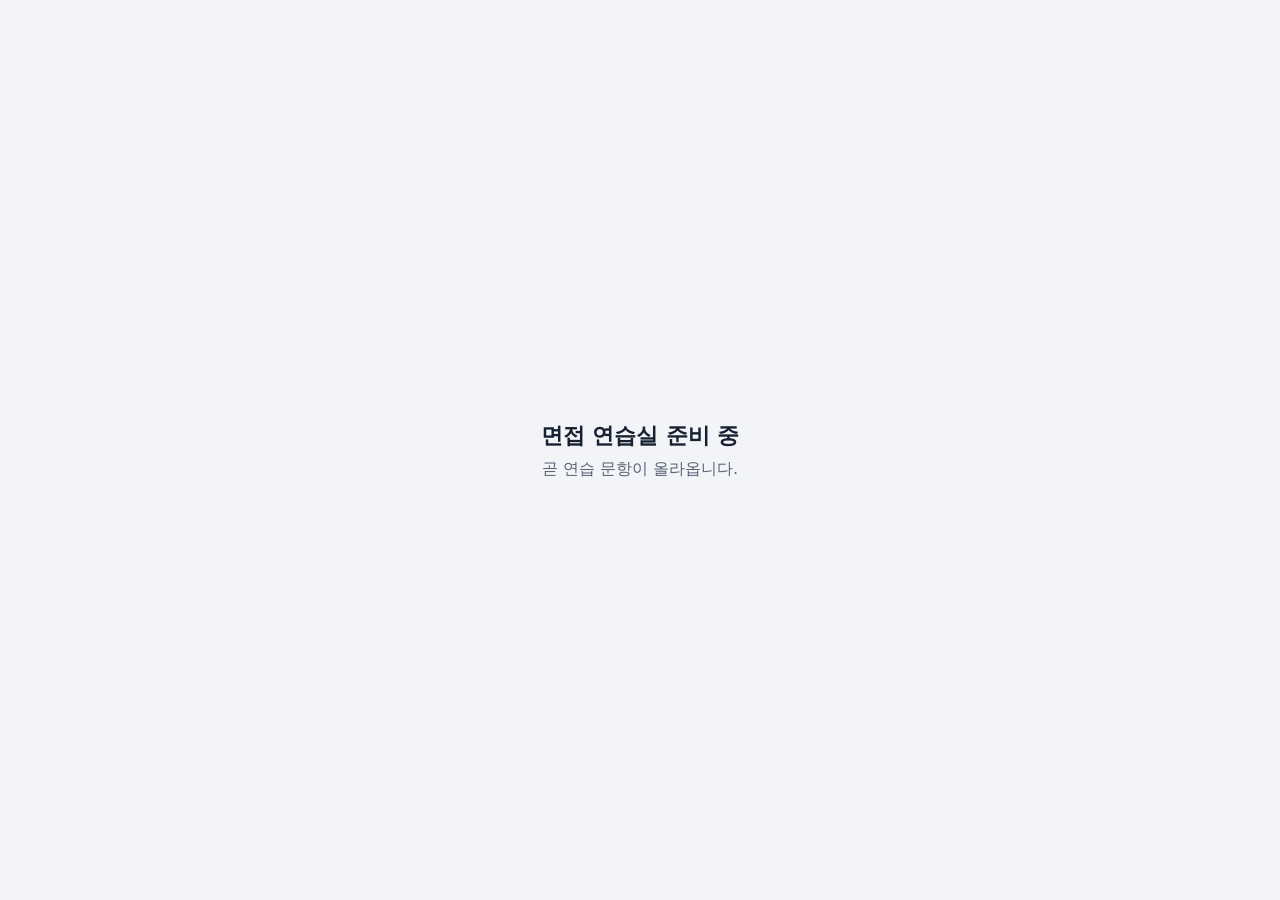
==== index.html @ b403dd7b "Add placeholder page Co-Authored-By: Claude Opus 5.5 <noreply@anthropic.com> Claude-Session: https:/" ====
<!doctype html>
<html lang="ko">
<head>
<meta charset="utf-8">
<meta name="viewport" content="width=device-width,initial-scale=1">
<meta name="robots" content="noindex,nofollow">
<title>면접 연습실</title>
<style>body{margin:0;min-height:100vh;display:grid;place-items:center;font-family:system-ui,"Apple SD Gothic Neo","Malgun Gothic",sans-serif;background:#F2F4F8;color:#172031}main{text-align:center;padding:24px}h1{font-size:22px;margin:0 0 8px}p{margin:0;color:#5A6577}</style>
</head>
<body><main><h1>면접 연습실 준비 중</h1><p>곧 연습 문항이 올라옵니다.</p></main></body>
</html>
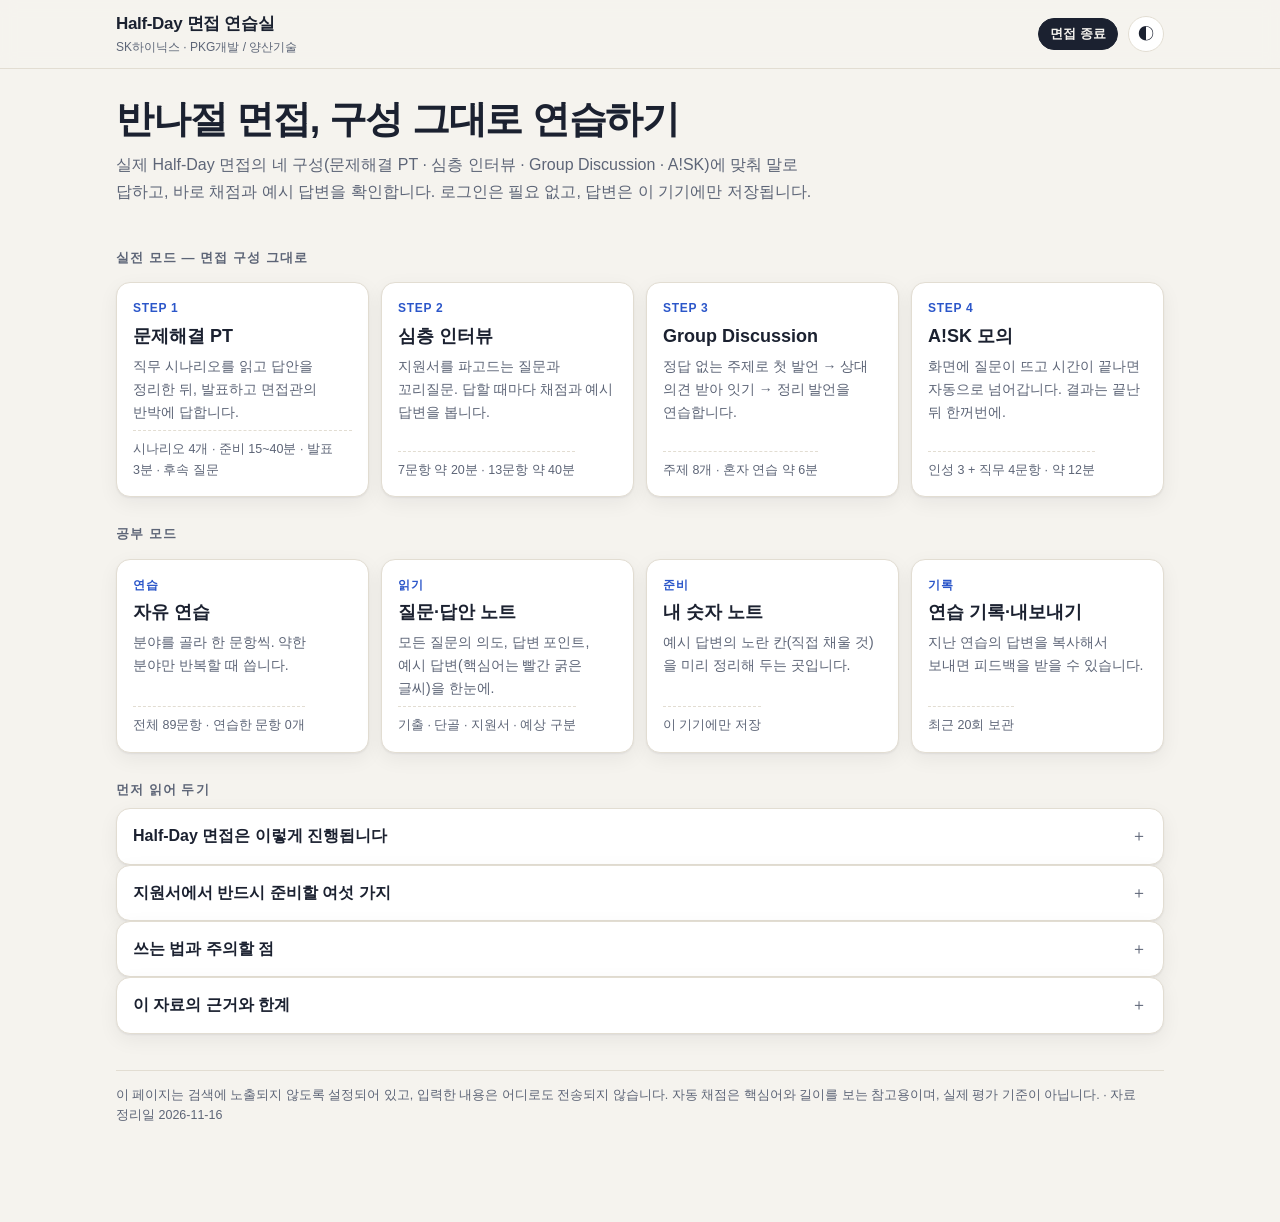
==== commit 8028838e: "Add Half-Day interview practice page Single-file practice page: problem-solving PT, in-depth intervi" ====
--- a/index.html
+++ b/index.html
@@ -1,11 +1,829 @@
-<!doctype html>
+<!DOCTYPE html>
 <html lang="ko">
 <head>
 <meta charset="utf-8">
-<meta name="viewport" content="width=device-width,initial-scale=1">
-<meta name="robots" content="noindex,nofollow">
-<title>면접 연습실</title>
-<style>body{margin:0;min-height:100vh;display:grid;place-items:center;font-family:system-ui,"Apple SD Gothic Neo","Malgun Gothic",sans-serif;background:#F2F4F8;color:#172031}main{text-align:center;padding:24px}h1{font-size:22px;margin:0 0 8px}p{margin:0;color:#5A6577}</style>
+<meta name="viewport" content="width=device-width, initial-scale=1, viewport-fit=cover">
+<meta name="robots" content="noindex,nofollow,noarchive">
+<meta name="referrer" content="no-referrer">
+<title>Half-Day 면접 연습실</title>
+<style>
+:root{
+  --bg:#f5f3ee;--card:#fff;--ink:#1b2130;--sub:#5d6577;--line:#e2ddd2;--soft:#eeebe3;
+  --acc:#2b56c9;--acc-ink:#fff;--acc-soft:#e6ecfb;--kw:#d42a1c;--ok:#1a7f4b;--warn:#b25a00;
+  --fill-bg:#fff1a8;--fill-ink:#5b4300;--shadow:0 1px 2px rgba(20,25,40,.06),0 6px 20px rgba(20,25,40,.06);
+  --r:14px;
+}
+:root[data-theme="dark"]{
+  --bg:#11141b;--card:#1a1f2b;--ink:#e9ebf1;--sub:#a0a8ba;--line:#2b3242;--soft:#222837;
+  --acc:#7ea2ff;--acc-ink:#0d1320;--acc-soft:#22304f;--kw:#ff7466;--ok:#5fd39a;--warn:#ffb65c;
+  --fill-bg:#4f4200;--fill-ink:#ffe88a;--shadow:0 1px 2px rgba(0,0,0,.4);
+}
+*{box-sizing:border-box}
+html{-webkit-text-size-adjust:100%}
+body{margin:0;background:var(--bg);color:var(--ink);font:16px/1.65 -apple-system,BlinkMacSystemFont,"Apple SD Gothic Neo","Pretendard","Noto Sans KR","Malgun Gothic",sans-serif;word-break:keep-all;overflow-wrap:anywhere}
+button,textarea,input,select{font:inherit;color:inherit}
+button{cursor:pointer}
+.wrap{max-width:1080px;margin:0 auto;padding:0 16px 96px}
+.hidden{display:none!important}
+h1,h2,h3{line-height:1.3;margin:0}
+p{margin:.5em 0}
+a{color:var(--acc)}
+
+/* top bar */
+.top{position:sticky;top:0;z-index:20;background:color-mix(in srgb,var(--bg) 92%,transparent);backdrop-filter:blur(8px);border-bottom:1px solid var(--line)}
+.top-in{max-width:1080px;margin:0 auto;padding:10px 16px;display:flex;align-items:center;gap:10px}
+.brand{font-weight:800;letter-spacing:-.02em;font-size:17px;background:none;border:0;padding:0;text-align:left}
+.brand small{display:block;font-weight:500;color:var(--sub);font-size:12px;letter-spacing:0}
+.sp{flex:1}
+.chip{display:inline-flex;align-items:center;gap:6px;border:1px solid var(--line);background:var(--card);border-radius:999px;padding:4px 11px;font-size:13px;white-space:nowrap}
+.chip.dday{background:var(--ink);color:var(--bg);border-color:var(--ink);font-weight:700}
+.chip.timer{font-variant-numeric:tabular-nums;font-weight:700;min-width:74px;justify-content:center}
+.chip.timer.over{background:var(--kw);border-color:var(--kw);color:#fff}
+.chip.timer.prep{background:var(--acc-soft);border-color:var(--acc);color:var(--acc)}
+.icon-btn{border:1px solid var(--line);background:var(--card);border-radius:999px;width:36px;height:36px;font-size:16px;line-height:1}
+
+/* cards / home */
+.hero{padding:26px 0 8px}
+.hero h1{font-size:clamp(26px,5vw,38px);letter-spacing:-.03em}
+.hero p{color:var(--sub);max-width:46em}
+.notice{border:1px solid var(--warn);background:color-mix(in srgb,var(--warn) 10%,var(--card));border-radius:var(--r);padding:12px 14px;margin:12px 0;font-size:14.5px}
+.notice b{color:var(--warn)}
+.grid{display:grid;gap:12px;grid-template-columns:repeat(auto-fill,minmax(250px,1fr));margin:14px 0}
+.card{background:var(--card);border:1px solid var(--line);border-radius:var(--r);box-shadow:var(--shadow);padding:16px}
+.mode{display:flex;flex-direction:column;gap:6px;text-align:left;border:1px solid var(--line);background:var(--card);border-radius:var(--r);box-shadow:var(--shadow);padding:16px;min-height:150px;transition:transform .12s,border-color .12s}
+.mode:hover,.mode:focus-visible{transform:translateY(-2px);border-color:var(--acc);outline:none}
+.mode .no{font-size:12px;font-weight:700;color:var(--acc);letter-spacing:.06em}
+.mode h3{font-size:18px}
+.mode p{margin:0;color:var(--sub);font-size:14px;flex:1}
+.mode .meta{font-size:12.5px;color:var(--sub);border-top:1px dashed var(--line);padding-top:8px}
+.sec-title{font-size:13px;font-weight:700;color:var(--sub);letter-spacing:.08em;margin:26px 0 8px}
+details.card{padding:0}
+details.card>summary{list-style:none;padding:14px 16px;font-weight:700;cursor:pointer;display:flex;align-items:center;gap:8px}
+details.card>summary::-webkit-details-marker{display:none}
+details.card>summary::after{content:"＋";margin-left:auto;color:var(--sub);font-weight:400}
+details.card[open]>summary::after{content:"－"}
+details.card>.body{padding:0 16px 16px;border-top:1px solid var(--line)}
+table.t{width:100%;border-collapse:collapse;font-size:14.5px;margin:10px 0}
+table.t th,table.t td{text-align:left;vertical-align:top;padding:8px 10px;border-bottom:1px solid var(--line)}
+table.t th{width:30%;color:var(--sub);font-weight:600}
+.small{font-size:13.5px;color:var(--sub)}
+ul.clean{margin:.4em 0;padding-left:1.15em}
+ul.clean li{margin:.25em 0}
+
+/* buttons */
+.btn{border:1px solid var(--line);background:var(--card);border-radius:10px;padding:10px 14px;font-weight:600;min-height:44px}
+.btn.pri{background:var(--acc);border-color:var(--acc);color:var(--acc-ink)}
+.btn.ghost{background:transparent}
+.btn.rec{background:var(--kw);border-color:var(--kw);color:#fff}
+.btn:disabled{opacity:.45;cursor:not-allowed}
+.row{display:flex;gap:8px;flex-wrap:wrap;align-items:center}
+.seg{display:inline-flex;border:1px solid var(--line);border-radius:10px;overflow:hidden;background:var(--card)}
+.seg button{border:0;background:transparent;padding:8px 12px;font-size:14px;min-height:40px}
+.seg button.on{background:var(--ink);color:var(--bg);font-weight:700}
+.tags{display:flex;gap:6px;flex-wrap:wrap}
+.tag{font-size:12px;border-radius:6px;padding:2px 7px;background:var(--soft);color:var(--sub);font-weight:600;white-space:nowrap}
+.tag.t-기출{background:#fde7e4;color:#b3261a}.tag.t-단골{background:#fdeed5;color:#96560a}.tag.t-지원서{background:var(--acc-soft);color:var(--acc)}.tag.t-예상{background:var(--soft)}
+:root[data-theme="dark"] .tag.t-기출{background:#4a1f1b;color:#ffb0a8}:root[data-theme="dark"] .tag.t-단골{background:#47330f;color:#ffd18a}
+.filter{display:flex;gap:6px;overflow-x:auto;padding:4px 0 8px;scrollbar-width:none}
+.filter::-webkit-scrollbar{display:none}
+.filter button{flex:none;border:1px solid var(--line);background:var(--card);border-radius:999px;padding:6px 12px;font-size:14px}
+.filter button.on{background:var(--ink);color:var(--bg);border-color:var(--ink);font-weight:700}
+
+/* run */
+.run{display:grid;gap:14px;grid-template-columns:1fr;margin-top:14px}
+@media(min-width:920px){.run{grid-template-columns:minmax(0,5fr) minmax(0,6fr);align-items:start}.run .qside{position:sticky;top:70px}}
+.progress{height:4px;background:var(--soft);border-radius:4px;overflow:hidden;margin-top:12px}
+.progress i{display:block;height:100%;background:var(--acc);width:0;transition:width .3s}
+.qno{font-size:13px;color:var(--sub);font-weight:700;letter-spacing:.04em}
+.qtext{font-size:clamp(19px,3.4vw,23px);font-weight:700;letter-spacing:-.01em;margin:8px 0 10px;line-height:1.45}
+.why{font-size:14px;color:var(--sub);border-left:3px solid var(--line);padding-left:10px;margin:8px 0}
+.stage{font-size:13px;font-weight:700;color:var(--acc)}
+textarea{width:100%;border:1px solid var(--line);background:var(--card);border-radius:12px;padding:12px;min-height:180px;resize:vertical;line-height:1.7}
+textarea:focus,input:focus{outline:2px solid var(--acc);outline-offset:1px}
+textarea.sm{min-height:84px}
+.meter{display:flex;justify-content:space-between;font-size:12.5px;color:var(--sub);margin:4px 2px 8px}
+.voice-live{font-size:13px;color:var(--kw);font-weight:700;min-height:1.4em}
+.dot{display:inline-block;width:9px;height:9px;border-radius:50%;background:var(--kw);margin-right:6px;animation:pulse 1s infinite}
+@keyframes pulse{50%{opacity:.25}}
+@media(prefers-reduced-motion:reduce){.dot{animation:none}.mode{transition:none}}
+.prep-box{text-align:center;padding:26px 12px}
+.prep-box .big{font-size:54px;font-weight:800;font-variant-numeric:tabular-nums;line-height:1}
+
+/* feedback */
+.fb{margin-top:14px}
+.score{display:flex;align-items:center;gap:14px}
+.score .num{font-size:42px;font-weight:800;line-height:1;font-variant-numeric:tabular-nums}
+.score .num small{font-size:15px;color:var(--sub);font-weight:600}
+.bars{flex:1;display:grid;gap:5px}
+.bar{display:grid;grid-template-columns:5.2em 1fr 3.2em;gap:8px;align-items:center;font-size:12.5px;color:var(--sub)}
+.bar b{display:block;height:7px;border-radius:7px;background:var(--soft);overflow:hidden}
+.bar b i{display:block;height:100%;background:var(--acc)}
+.kws{display:flex;flex-wrap:wrap;gap:6px;margin:10px 0}
+.kwchip{font-size:13px;border-radius:999px;padding:3px 10px;border:1px solid var(--line)}
+.kwchip.hit{border-color:var(--ok);color:var(--ok);font-weight:700}
+.kwchip.miss{border-style:dashed;color:var(--sub)}
+.model{border:1px solid var(--line);border-radius:12px;padding:12px 14px;background:color-mix(in srgb,var(--acc-soft) 35%,var(--card));margin-top:8px}
+.model p{margin:.55em 0}
+b.kw{color:var(--kw);font-weight:800}
+mark.fill{background:var(--fill-bg);color:var(--fill-ink);border-radius:4px;padding:0 3px;font-weight:600}
+.h4{font-size:13px;font-weight:800;letter-spacing:.06em;color:var(--sub);margin:16px 0 6px}
+.fq{display:block;width:100%;text-align:left;border:1px solid var(--line);background:var(--card);border-radius:10px;padding:10px 12px;margin:6px 0;font-size:15px}
+.fq small{display:block;color:var(--sub);font-weight:400;margin-top:4px}
+.fq.done{opacity:.6}
+.tip{font-size:14px;border:1px dashed var(--warn);border-radius:10px;padding:8px 12px;margin-top:10px;color:var(--ink)}
+.tip b{color:var(--warn)}
+.srcs{font-size:12.5px;color:var(--sub);margin-top:10px}
+.srcs a{color:var(--sub)}
+.warns li{color:var(--warn)}
+
+/* book */
+.qitem{border:1px solid var(--line);background:var(--card);border-radius:12px;margin:8px 0}
+.qitem>summary{list-style:none;padding:12px 14px;cursor:pointer;display:flex;gap:10px;align-items:flex-start}
+.qitem>summary::-webkit-details-marker{display:none}
+.qitem>summary .qq{flex:1;font-weight:600}
+.qitem .in{padding:2px 14px 14px;border-top:1px solid var(--line)}
+.last{font-size:12px;color:var(--ok);font-weight:700;white-space:nowrap}
+input.search{width:100%;border:1px solid var(--line);background:var(--card);border-radius:10px;padding:10px 12px;min-height:44px}
+
+/* pt / gd */
+.kv{display:grid;grid-template-columns:minmax(8em,40%) 1fr;gap:0;border:1px solid var(--line);border-radius:10px;overflow:hidden;font-size:14.5px;margin:10px 0}
+.kv div{padding:7px 10px;border-bottom:1px solid var(--line)}
+.kv div:nth-child(odd){background:var(--soft);font-weight:600}
+.kv div:nth-last-child(-n+2){border-bottom:0}
+.opp{border-left:4px solid var(--kw);background:var(--card);border-radius:0 10px 10px 0;padding:10px 12px;margin:10px 0;font-size:15.5px}
+.opp small{display:block;color:var(--sub);font-weight:700;margin-bottom:2px}
+.two{display:grid;gap:10px;grid-template-columns:1fr}
+@media(min-width:700px){.two{grid-template-columns:1fr 1fr}}
+.chk label{display:flex;gap:8px;align-items:flex-start;padding:6px 0;font-size:15px}
+.chk input{width:20px;height:20px;margin-top:3px;flex:none}
+svg.chart{width:100%;height:auto;max-width:520px;display:block;margin:8px auto;color:var(--ink)}
+.foot{margin-top:36px;color:var(--sub);font-size:12.5px;border-top:1px solid var(--line);padding-top:14px}
+.toast{position:fixed;left:50%;bottom:24px;transform:translateX(-50%);background:var(--ink);color:var(--bg);border-radius:999px;padding:10px 18px;font-size:14px;z-index:50;box-shadow:var(--shadow);max-width:90vw;text-align:center}
+.bottom-bar{position:fixed;left:0;right:0;bottom:0;z-index:15;background:color-mix(in srgb,var(--bg) 94%,transparent);backdrop-filter:blur(8px);border-top:1px solid var(--line);padding:10px 16px calc(10px + env(safe-area-inset-bottom))}
+.bottom-bar .row{max-width:1080px;margin:0 auto}
+.bottom-bar .btn{flex:1}
+
+</style>
 </head>
-<body><main><h1>면접 연습실 준비 중</h1><p>곧 연습 문항이 올라옵니다.</p></main></body>
+<body>
+<header class="top"><div class="top-in">
+  <button class="brand" id="homeBtn" type="button">Half-Day 면접 연습실<small>SK하이닉스 · PKG개발 / 양산기술</small></button>
+  <span class="sp"></span>
+  <span class="chip timer hidden" id="timer" aria-live="off">00:00</span>
+  <span class="chip dday" id="dday"></span>
+  <button class="icon-btn" id="themeBtn" type="button" aria-label="밝은 화면과 어두운 화면 바꾸기">◐</button>
+</div></header>
+<main class="wrap" id="view"></main>
+<div class="toast hidden" id="toast" role="status"></div>
+<noscript><p style="padding:20px">이 페이지는 자바스크립트가 켜져 있어야 동작합니다.</p></noscript>
+
+<script>
+const D = {"Q": [{"id": "I01", "c": "intro", "t": "기출", "sec": 60, "q": "1분 자기소개를 해 주세요.", "why": ["첫 60초에 \"무슨 일을 한 사람이고, 왜 이 직무에 맞는지\"를 한 줄로 듣고 싶어 합니다.", "여기서 말한 단어가 다음 질문이 됩니다. 꼬리질문을 받고 싶은 단어만 넣으세요."], "p": ["한 줄 정의로 시작 (소재-공정 메커니즘으로 문제를 푸는 공정 개발 엔지니어)", "전공 + 현 직장에서 맡은 공정", "대표 경험 1개를 한 문장으로", "패키지 몰딩과의 연결 → 지원 이유"], "m": "안녕하십니까. **소재와 공정의 상호작용**에서 원인을 찾아 문제를 푸는 공정 개발 엔지니어, 지원자 OOO입니다.\n\n저는 화학을 전공하고 화학공학·고분자공학을 복수전공한 뒤, 현 직장에서 [직접 채울 것: 면접일 기준 재직 기간] 동안 차세대 배터리의 **가압·압연 공정 개발**을 담당했습니다. 같은 가압 조건에서도 소재에 따라 치수 불량이 달라지는 문제를 **입자 유동, 계면 접착력, 탄성 복원** 관점에서 분석해 가압 프로파일 가이드라인을 만들었고, 그 과정에서 생긴 정렬 불량도 제어 로직을 조정해 함께 해결했습니다.\n\n패키지 몰딩 역시 필러가 든 수지를 가압·가열하면서 **Void와 Warpage**를 제어해야 하는 공정이라고 이해하고 있습니다. 제가 익힌 **메커니즘 기반 문제 해결 방식**으로 PKG 공정 개발에 기여하고 싶어 지원했습니다.", "k": [["한 줄 정의", "메커니즘|상호작용|엔지니어"], ["전공", "화학|고분자|화공"], ["담당 공정", "가압|압연|롤프레스|공정 개발|배터리"], ["직무 연결", "패키지|PKG|몰딩|EMC|보이드|void|휨|warpage"], ["지원 의지", "기여|지원했|하겠습니다"]], "f": [["방금 말한 '메커니즘 기반'이 구체적으로 무엇입니까? 사례 하나로 설명해 보세요.", "연신율 오차 사례를 현상 → 가설 3개 → 검증 → 조치 순서로 60초 안에."], ["화학 전공인데 공정 개발을 하게 된 계기는 무엇입니까?", "사실대로. 전공 지식이 공정 문제에 쓰인 순간 하나를 붙이면 좋습니다."], ["2년 넘게 다닌 회사를 두고 왜 신입으로 지원했습니까?", "'도메인이 바뀌기 때문'으로 시작. 아래 문항에서 따로 연습하세요."]], "tip": "'완벽히', '100%', '강력한 무기' 같은 표현은 자기소개에서 빼세요. 근거를 묻는 꼬리질문이 바로 옵니다.", "s": ["app", "comm"]}, {"id": "I02", "c": "intro", "t": "기출", "sec": 90, "q": "SK하이닉스, 그중에서도 PKG개발 직무에 지원한 이유는 무엇입니까?", "why": ["회사 선택 이유와 직무 선택 이유를 둘 다 듣고 싶어 합니다. 한쪽만 말하면 반쪽 답입니다.", "\"닮았다\"는 주장에는 반드시 \"다르지 않느냐\"는 반박이 옵니다."], "p": ["이유를 2~3개로 번호 매겨 말하기", "산업 관점: 패키징이 성능·수율을 가르는 시대", "경험 관점: 필러 든 복합 소재의 가압 문제", "역할 관점: 통합 엔지니어"], "m": "세 가지 이유입니다.\n\n첫째, AI 메모리에서 **성능과 수율을 가르는 지점이 패키징**으로 옮겨 오고 있다고 봤습니다. HBM은 칩을 수직으로 쌓기 때문에 적층, 갭 충진, 방열 같은 후공정 기술이 제품 경쟁력을 좌우하고, SK하이닉스는 **MR-MUF**로 이 분야를 이끌어 왔습니다.\n\n둘째, 제 경험과 문제의 구조가 닮았습니다. 저는 필러 입자가 든 복합 소재를 가압하면서 **입자 유동, 계면 접착, 잔류 응력**을 다뤘는데, 몰딩에서 다루는 Void, Warpage, 계면 박리도 같은 물리에서 나온다고 이해하고 있습니다.\n\n셋째, 뉴스룸에서 PKG개발 엔지니어를 여러 부서를 잇는 **'통합 엔지니어'**라고 소개한 점에 끌렸습니다. 저도 앞뒤 공정의 트레이드오프를 조율하며 일해 왔기 때문에, 이 역할에서 가장 빨리 기여할 수 있다고 생각합니다.", "k": [["패키징 중요성", "패키징|후공정|HBM|적층"], ["회사 강점", "MR-MUF|엠알|리더|선도|이끌"], ["경험 연결", "필러|입자|계면|응력|가압"], ["직무 이해", "통합|협업|조율|트레이드오프"], ["기여", "기여|하겠습니다|생각합니다"]], "f": [["삼성전자나 마이크론도 패키징을 합니다. 왜 SK하이닉스입니까?", "타사 비하 금지. MR-MUF를 일찍 양산에 적용해 고도화한 점, 구성원 인터뷰에서 본 협업 방식처럼 '확인한 사실'로 답하세요."], ["배터리 압연과 반도체 몰딩은 결국 다른 공정입니다. 닮았다는 근거가 약하지 않습니까?", "차이를 먼저 인정(선 접촉·연속 vs 면 가압·열경화) → 그래도 가져올 수 있는 것(분석 방식)."], ["PKG개발 안에서 구체적으로 어떤 업무를 하고 싶습니까?", "지원서의 관심 세부 직무는 'PKG 후공정 개발'. 몰딩·갭 충진 쪽 공정 개발이라고 구체적으로."]], "s": ["jobrep2", "app"]}, {"id": "I03", "c": "intro", "t": "기출", "sec": 90, "q": "2년 넘게 재직 중인데, 왜 경력이 아니라 신입으로 지원했습니까?", "why": ["과거 후기에도 경력 보유 신입 지원자에게 이직 이유를 묻는 질문이 있었습니다. 불만 때문에 나오는 사람인지, 금방 또 나갈 사람인지를 봅니다."], "p": ["첫 문장: 도메인이 바뀌기 때문", "신입의 자세 + 그래도 가져오는 것 2~3개", "처우가 아니라 장기 성장 기준으로 결정했다는 점"], "m": "**도메인이 바뀌기 때문**입니다. 제 경력은 배터리 공정 개발이고, 반도체 패키징은 설비와 소재, 평가 기준을 처음부터 배워야 하는 분야입니다. 그래서 경력을 인정받는 것보다 **신입의 자세로 기본부터 정확히 배우는 것**이 맞다고 판단했습니다.\n\n다만 빈손으로 오는 것은 아닙니다. 문제를 현상이 아니라 **메커니즘으로 정의하는 습관**, 파일럿 라인에서 **수율과 신뢰성을 함께 본 경험**, 앞뒤 공정과 조율하던 방식은 그대로 가져올 수 있습니다.\n\n처우나 직급보다 **10년 뒤 어떤 엔지니어가 되어 있을지**를 기준으로 결정했고, 그 답이 패키징이었습니다.", "k": [["도메인 전환", "도메인|분야|바뀌|다른 분야"], ["신입 자세", "신입|기본|배우"], ["가져올 것", "메커니즘|수율|신뢰성|조율|습관"], ["장기 관점", "10년|장기|성장|엔지니어"]], "f": [["신입 처우와 직급으로 다시 시작해도 정말 괜찮습니까?", "한 문장으로 \"네\" → 이유(분야 선택이 우선). 길게 변명하지 않기."], ["우리 회사에서도 2~3년 뒤에 또 옮기는 것 아닙니까?", "이번 이동은 '회사 불만'이 아니라 '분야 선택'. 패키징에서 이루고 싶은 5년·10년 목표로 마무리."], ["합격하면 언제 입사할 수 있습니까?", "[직접 채울 것: 입사 가능 시기]를 사실대로. 인수인계를 책임 있게 마치겠다는 말을 붙이세요."]], "tip": "현 직장에 대한 불만은 한 마디도 넣지 마세요.", "s": ["comm", "app"]}, {"id": "I04", "c": "intro", "t": "기출", "sec": 60, "q": "현 직장도 좋은 회사인데 왜 떠나려고 합니까?", "why": ["실제 후기에 \"지금 회사도 좋은 회사인데 왜 옮기려 하느냐\"는 질문이 있었습니다. 현 직장을 어떻게 말하는지가 곧 미래의 우리 회사를 어떻게 말할지입니다."], "p": ["현 직장에서 얻은 것 먼저 (감사)", "떠나는 이유는 '밀려서'가 아니라 '끌려서'", "왜 지금인지"], "m": "현 직장에 불만이 있어서가 아닙니다. 차세대 공정을 설계하고 파일럿 라인에서 검증해 볼 기회를 얻었고, 많이 배웠습니다.\n\n다만 일을 하면서 제가 가장 몰입한 순간이 **가압 공정에서 소재가 왜 그렇게 변형되는지 파고들 때**였습니다. 이 강점이 가장 크게 쓰일 곳을 찾다 보니 **반도체 패키징**이었습니다.\n\n지금은 AI 메모리 수요로 패키징 기술이 빠르게 바뀌는 시기입니다. **기술 변화의 중심에서 엔지니어로 성장하고 싶다**는 생각으로 지원했습니다.", "k": [["현 직장 존중", "배웠|기회|불만이 있어서가|감사"], ["끌린 이유", "몰입|강점|파고|변형"], ["방향", "패키징|반도체"], ["시기", "AI|변화|성장"]], "f": [["현 직장에서 반도체 관련 부서로 옮기는 방법은 없었습니까?", "사실대로. 없었다면 \"제가 하고 싶은 패키지 공정 개발 직무가 없다\"는 정도로 짧게."], ["현 직장 동료들은 본인의 이직을 어떻게 볼 것 같습니까?", "마지막까지 맡은 일을 마무리하겠다는 책임감으로 답하기."]], "tip": "회사 이름과 내부 사정은 말하지 않아도 됩니다. '현 직장'이라고만 해도 충분합니다.", "s": ["comm"]}, {"id": "I05", "c": "intro", "t": "예상", "sec": 90, "q": "배터리에서 반도체로 분야를 바꾸는데, 부족한 지식을 채우기 위해 무엇을 했습니까?", "why": ["공고의 '변화 적응력'을 확인하는 질문입니다. \"열심히 공부했다\"가 아니라 무엇을, 어떻게, 어디까지 했는지를 듣고 싶어 합니다."], "p": ["푸는 문제의 종류는 같다는 한 줄", "실제로 한 공부 2~3개 (자료 이름까지)", "아직 모르는 것을 스스로 말하기"], "m": "분야는 바뀌지만 **제가 푸는 문제의 종류는 같다**고 생각합니다. 필러가 든 복합 소재에 열과 압력을 가할 때 생기는 유동, 접착, 응력 문제입니다.\n\n부족한 반도체 지식은 이렇게 채우고 있습니다. 학부 때 **반도체화학공정** 과목으로 전공정의 기본을 배웠고, 지원을 준비하면서 [직접 채울 것: 실제로 공부한 자료 — 예: SK하이닉스 뉴스룸 후공정 칼럼 시리즈, 읽은 책·강의 이름]으로 **패키지 공정 순서와 EMC, MUF, TSV**를 정리했습니다. 또 [직접 채울 것: 실제로 했다면 — 제 경험과 몰딩 공정의 같은 점·다른 점을 표로 정리한 일 등].\n\n아직 **패키지 설비와 양산 데이터를 직접 다뤄 보지 못한 것**이 한계입니다. 입사 후에는 [직접 채울 것: 가장 먼저 배우고 싶은 것]부터 빠르게 익히겠습니다.", "k": [["문제 유형", "같은 문제|종류|유동|접착|응력"], ["학습 근거", "반도체화학공정|뉴스룸|칼럼|책|강의|정리"], ["패키지 지식", "EMC|MUF|TSV|패키지 공정"], ["한계 인정", "한계|부족|아직|다뤄 보지"], ["계획", "입사 후|익히|배우"]], "f": [["공부한 것 중 가장 이해하기 어려웠던 개념은 무엇이고 어떻게 이해했습니까?", "실제로 막혔던 개념 하나(예: MR-MUF와 TC-NCF 차이)를 사실대로."], ["그 정도 공부는 누구나 합니다. 다른 지원자와의 차이는 무엇입니까?", "책으로만 배운 사람과 달리 가압 공정의 불량을 직접 풀어 본 경험."]], "tip": "하지 않은 공부를 했다고 말하면 다음 질문에서 바로 드러납니다. 실제로 한 것만 넣으세요.", "s": ["app", "half1"]}, {"id": "I06", "c": "intro", "t": "예상", "sec": 90, "q": "1지망 PKG개발과 2지망 양산기술의 차이를 설명하고, 2지망으로 배치되면 어떻게 하겠습니까?", "why": ["2지망을 '보험'으로 썼는지, 직무를 이해하고 썼는지 봅니다. \"어디든 괜찮다\"는 답은 약합니다."], "p": ["두 직무의 차이를 한 문장으로", "2지망에서도 쓸 수 있는 본인 경험", "어디서든 같은 '일하는 방식'"], "m": "제가 이해한 차이는 **'새 공정을 만드는 일'과 '만든 공정을 안정적으로 키우는 일'**입니다. PKG개발은 새로운 구조와 소재에 맞는 공정을 설계하고 검증해 양산으로 넘기는 역할이고, 양산기술은 양산 라인에서 **수율, 품질, 효율**을 높이는 공정·장비 솔루션을 만드는 역할이라고 알고 있습니다.\n\n2지망으로 배치되더라도 잘할 수 있다고 생각합니다. 저는 개발 직무였지만 **파일럿 라인에서 초기 수율을 올리고 공정 변수를 최적화**하는 일을 했고, 뉴스룸에서 양산기술의 핵심 역량으로 꼽은 **데이터 분석과 소통**은 지금도 매일 쓰는 역량입니다.\n\n어느 쪽이든 '원인을 메커니즘으로 규명해 조건을 잡는다'는 제 일하는 방식은 같습니다. 배치된 자리에서 먼저 성과를 내겠습니다.", "k": [["개발 정의", "설계|검증|새 공정|새로운"], ["양산 정의", "수율|품질|효율|안정"], ["본인 경험", "파일럿|초기 수율|최적화"], ["역량", "데이터|소통|분석"], ["태도", "배치|성과|어느 쪽"]], "f": [["솔직히 2지망은 붙으려고 쓴 것 아닙니까?", "파일럿 라인 수율 개선 경험이 있어서 쓴 것이라고 근거로 답하기."], ["양산기술은 교대 근무나 긴급 대응이 있을 수 있습니다. 괜찮습니까?", "사실대로. 파일럿 라인에서의 대응 경험이 있다면 연결."], ["양산기술에서 일하다가 나중에 개발로 옮기고 싶다고 하면 어떻게 하겠습니까?", "먼저 맡은 자리에서 성과 → 이후 회사 제도 안에서 기회를 찾겠다."]], "s": ["job1", "jobrep2", "app"]}, {"id": "I07", "c": "intro", "t": "기출", "sec": 60, "q": "희망 근무지와 다른 사업장(예: 청주)에 배치되어도 괜찮습니까?", "why": ["과거 후기에 \"원치 않는 부서·근무지 배치 시\" 질문이 반복됩니다. 채용 안내에서도 근무지는 통합 선발 후 배정한다고 했습니다."], "p": ["\"네\"로 시작", "지원서에서 이미 동의한 사실", "근무지보다 중요한 기준", "현실적인 준비 계획"], "m": "네, 괜찮습니다. 지원서에서도 **근무지 배치와 변경에 동의**했습니다.\n\n희망 순서는 현재 생활권을 기준으로 적은 것이고, 제게 더 중요한 기준은 **패키지 공정을 제대로 배울 수 있는 자리인가**입니다. 청주는 올해 **첨단 패키징 전용 팹인 P&T7**이 착공한 사업장으로 알고 있어, 오히려 배울 기회가 많을 것이라고 생각합니다.\n\n배치가 정해지면 [직접 채울 것: 이사·통근 계획을 사실대로] 준비하겠습니다.", "k": [["수용", "괜찮|동의|네"], ["기준", "배울|기준|공정"], ["사업장 이해", "청주|P&T|패키징 팹|이천|용인"], ["계획", "이사|통근|준비"]], "f": [["가족이나 생활 기반은 어떻게 할 계획입니까?", "사생활을 길게 말할 필요 없음. \"문제없이 준비하겠다\" 수준으로."]], "s": ["pt7", "app"]}, {"id": "I08", "c": "intro", "t": "기출", "sec": 60, "q": "입사 후 목표는 무엇입니까? 5년, 10년 뒤의 모습을 말해 보세요.", "why": ["오래 다닐 사람인지, 직무를 구체적으로 그려 봤는지를 봅니다."], "p": ["1~2년 / 5년 / 10년으로 끊어서", "직함이 아니라 '할 수 있게 되는 일'로 말하기"], "m": "단계별로 말씀드리겠습니다.\n\n**입사 1~2년**에는 담당 공정의 설비와 소재, 평가 방법을 정확히 익혀서, 불량이 났을 때 혼자 원인 가설을 세우고 검증 계획을 짤 수 있는 엔지니어가 되겠습니다.\n\n**5년 차**에는 몰딩과 갭 충진처럼 소재와 공정이 맞물리는 영역에서 **\"이 문제는 이 사람에게 물어보면 된다\"**는 말을 듣는 담당자가 되고 싶습니다.\n\n**10년 뒤**에는 신규 소재나 구조를 도입할 때 **소재, 공정, 신뢰성을 함께 보고 판단하는 통합 엔지니어**로서 차세대 패키지의 공정 플랫폼을 만드는 데 기여하겠습니다.", "k": [["단기", "1~2년|1년|2년|익혀|익히"], ["중기", "5년|담당자|전문"], ["장기", "10년|통합|플랫폼"], ["구체 영역", "몰딩|갭|소재|신뢰성"]], "f": [["그 목표를 위해 입사 첫 6개월에 무엇부터 하겠습니까?", "설비 조작·평가 방법·과거 불량 이력 학습처럼 구체적으로."]], "s": ["jobrep2"]}, {"id": "R101", "c": "resume1", "t": "기출", "sec": 90, "q": "현 직장에서 맡은 공정을, 처음 듣는 사람도 이해할 수 있게 설명해 보세요.", "why": ["과거 후기에 \"경력에서 다룬 공정 전체를 설명하라\"는 질문이 있습니다. 면접관은 배터리 전문가가 아닙니다. 쉬운 말로 설명하는 능력 자체가 평가 대상입니다."], "p": ["한 문장 정의: 무엇을 왜 누르는가", "왜 어려운 공정인가 (누르면 길이 방향으로도 늘어남)", "본인 역할과 파일럿 라인 업무"], "m": "저는 차세대 배터리의 극판을 만드는 공정 가운데 **롤프레스**, 즉 압연 공정을 담당했습니다. 얇은 기재 위에 입자와 바인더가 섞인 층을 입힌 뒤, 두 개의 롤 사이로 통과시켜 **눌러서 밀도를 높이고 두께를 맞추는** 공정입니다.\n\n이 공정이 어려운 이유는, 누르는 순간 소재가 **두께 방향으로만 줄지 않고 길이 방향으로도 늘어나기** 때문입니다. 늘어난 양이 설계와 다르면 치수 불량이나 말림이 생기고, 뒤 공정의 정렬까지 틀어집니다.\n\n제 역할은 [직접 채울 것: 본인 담당 범위 — 조건 설정, 평가, 설비 협의 등]이었고, 파일럿 라인에서 시제품을 만들며 **공정 변수 최적화, 초기 수율 향상, 신뢰성 평가**를 수행했습니다.", "k": [["공정 정의", "롤프레스|압연|누르|가압"], ["목적", "밀도|두께"], ["난점", "늘어|연신|치수|말림|curl"], ["역할", "파일럿|최적화|수율|신뢰성"]], "f": [["그 공정의 주요 변수는 무엇이고, 무엇을 측정해서 양품과 불량을 판정했습니까?", "[직접 채울 것] 가압력·롤 간격·속도·온도·장력 / 두께·밀도·연신율·Curl 중 실제로 본 것만."], ["본인이 직접 결정한 것과 선배나 설비 담당이 결정한 것을 구분해 주세요.", "\"제가 한 일\"을 동사로. 역할을 부풀리지 않기."], ["파일럿 라인과 양산 라인의 차이는 무엇이라고 느꼈습니까?", "조건 변경의 자유도 vs 재현성·속도. 양산기술(2지망) 질문으로 이어질 수 있음."]], "tip": "본인 공정과 다른 부분이 있으면 설명을 고치세요. 사내 용어 대신 쉬운 말로.", "s": ["app", "comm"]}, {"id": "R102", "c": "resume1", "t": "지원서", "sec": 120, "q": "경험기술서의 '연신율 오차' 문제를 어떻게 해결했는지 구체적으로 설명해 보세요.", "why": ["지원서의 핵심 경험입니다. 현상 → 가설 → 검증 → 조치 → 결과가 끊기지 않는지, 그리고 '본인이 한 것'이 무엇인지 봅니다."], "p": ["현상을 한 문장으로", "가설 3개: 입자 거동 / 계면 접착력 / 탄성 복원", "어떻게 검증했는가 ← 지원서에 없음. 반드시 준비", "조치: 가압 프로파일·레시피 가이드라인", "결과: 상대값이라도 숫자로"], "m": "**현상**은 같은 가압 조건인데 소재 종류와 슬러리 조성에 따라 길이 방향 연신율이 달라져 치수 불량이 난 것이었습니다. 저는 설비 값을 조금씩 바꿔 보는 대신 **'소재 물성이 가압 에너지가 전달되는 방향을 바꾼다'**는 가설에서 출발했습니다.\n\n원인을 세 가지로 나눠 봤습니다. 첫째 **입자 거동**입니다. 입자의 경도와 형상에 따라 수직 압력이 입자 파쇄로 흡수되는지, 옆으로 밀어내는 힘이 되는지를 봤습니다. 둘째 **계면 접착력**입니다. 기재와 합제층의 접착이 강하면 미끄러짐은 줄지만, 기재를 함께 끌고 늘어나는 전단 응력이 됩니다. 셋째 **탄성 복원**입니다. 롤을 빠져나올 때의 스프링백이 실제 소성 변형량을 얼마나 바꾸는지 계산했습니다.\n\n이 가설들을 [직접 채울 것: 검증 방법 — 어떤 측정과 실험으로 확인했는지]으로 확인한 뒤, 소재 특성별 **가압 프로파일과 레시피 가이드라인**을 만들었습니다. 그 결과 치수 변형률 오차를 목표 스펙 안으로 줄였고, 수치로는 [직접 채울 것: 개선 전→후를 상대값(%)으로]입니다.", "k": [["현상", "연신|치수|불량"], ["입자 거동", "입자|경도|파쇄|유동|밀림"], ["계면", "계면|접착|전단"], ["탄성 복원", "탄성|스프링백|복원|잔류"], ["검증", "검증|측정|실험|확인"], ["조치·결과", "프로파일|레시피|가이드라인|스펙|%|퍼센트"]], "f": [["'목표 스펙 이내'라고만 썼습니다. 개선 폭이 어느 정도였습니까?", "절대값은 보안상 불가 → 상대 개선율과 판정 기준(샘플 수·기간)을 준비."], ["세 요인 중 기여도가 가장 큰 것은 무엇이었고, 어떻게 분리해서 확인했습니까?", "한 번에 한 변수만 바꾼 비교 실험이 있었는지. 없었다면 없다고 말하고 그때의 판단 근거를 설명."], ["'계산했다'고 했는데 어떤 식이나 모델로 계산했습니까?", "실제로 한 방법만. 예: 롤 간격과 최종 두께 차이로 복원량 산출. 모르는 식을 꾸미지 않기."], ["그 가이드라인은 지금도 현장에서 쓰이고 있습니까?", "사실대로. 후속 적용 여부·한계."]], "tip": "'슬러지'가 아니라 '슬러리'입니다. 말할 때 정확히 발음하세요.", "s": ["app"]}, {"id": "R103", "c": "resume1", "t": "지원서", "sec": 40, "q": "지원서에 '슬러지 조성'이라고 쓰셨는데, 무슨 뜻입니까?", "why": ["지원서의 오타를 짚는 질문입니다. 당황하는지, 변명하는지, 바로 인정하고 내용으로 넘어가는지를 봅니다."], "p": ["바로 인정 (한 문장)", "올바른 용어와 뜻", "원래 하려던 말로 복귀"], "m": "죄송합니다. **'슬러리(slurry) 조성'을 잘못 적었습니다.** 코팅에 쓰는 원료 혼합물의 배합비를 뜻합니다. 제출 전에 더 꼼꼼히 확인했어야 했습니다.\n\n내용상으로는, 같은 가압 조건에서도 **슬러리 조성에 따라 합제층의 입자 충진 상태와 접착력이 달라져서** 연신율이 달라졌다는 의미로 적었습니다.", "k": [["인정", "죄송|잘못|오타|오기"], ["정정", "슬러리|slurry"], ["뜻", "배합|혼합|원료"], ["내용 복귀", "충진|접착|연신"]], "f": [["꼼꼼함이 중요한 직무인데, 평소에도 이런 실수가 있습니까?", "실수 인정 + 현재 쓰는 확인 습관(체크리스트, 교차 검토)을 사실대로."]], "tip": "길게 사과하지 마세요. 인정 한 문장, 정정 한 문장, 내용 한 문장이면 충분합니다.", "s": ["app"]}, {"id": "R104", "c": "resume1", "t": "지원서", "sec": 90, "q": "장력을 낮췄더니 정렬이 틀어졌고, EPC 게인으로 해결했다고 썼습니다. 자세히 설명해 보세요.", "why": ["'트레이드오프 극복'이 지원서 제목에 있습니다. 한쪽을 고치면 다른 쪽이 나빠지는 상황을 어떻게 풀었는지가 PKG개발의 '통합 엔지니어' 역할과 직접 맞닿습니다."], "p": ["무엇을 고치려다 무엇이 나빠졌는가", "왜 원복하지 않았는가", "무엇을 연동했는가 (장력 조건 ↔ EPC 게인)", "배운 점: 한 공정의 최적 ≠ 전체의 최적"], "m": "연신 오차를 줄이려고 **이송 장력을 낮췄더니**, 소재가 팽팽하게 잡히지 않아 뒤 공정의 **정렬(Alignment)이 틀어지는 부작용**이 생겼습니다. 한쪽 품질을 올리자 다른 쪽이 나빠진 **트레이드오프**였습니다.\n\n장력을 다시 올리면 원래 문제로 돌아가기 때문에, 장력은 낮게 유지하고 소재의 좌우 위치를 잡아 주는 **EPC(Edge Position Control)의 제어 게인**을 조정했습니다. 장력이 낮은 상태에서는 기존 게인으로 위치 보정이 충분하지 않았기 때문에 [직접 채울 것: 본인이 이해한 이유를 한 문장으로], **장력 조건에 연동해 게인 민감도를 높이는 피드백 로직**을 적용했습니다.\n\n그 결과 치수 오차와 정렬 품질을 함께 만족시켰습니다 [직접 채울 것: 정렬 편차 개선을 상대값으로]. 이 경험으로 **한 공정의 최적이 전체의 최적은 아니다**는 것을 배웠습니다.", "k": [["문제", "장력|흐느적|정렬|alignment|얼라인"], ["트레이드오프", "트레이드오프|부작용|다른 쪽"], ["해결", "EPC|게인|피드백|연동"], ["결과", "동시|함께|만족"], ["배운 점", "전체|최적|앞뒤|후속"]], "f": [["게인을 올리면 과보정이나 진동이 생길 수 있습니다. 어떻게 확인했습니까?", "단계적으로 올리며 모니터링했는지 등 실제로 한 것만."], ["제어 로직은 본인이 직접 수정했습니까, 담당 부서와 협업했습니까?", "역할 구분. 협업이었다면 본인이 제안·검증한 부분을 분명히."], ["패키지 공정에서 비슷한 트레이드오프를 예로 들어 보세요.", "필러 함량↑ → CTE↓·방열↑ / 점도↑·충진성↓. 칩 박형화 → 적층↑ / 휨↑."]], "s": ["app", "jobrep2"]}, {"id": "R105", "c": "resume1", "t": "지원서", "sec": 120, "q": "롤프레스는 선 접촉 연속 공정이고 Compression Molding은 면 가압 열경화 공정입니다. 무엇이 같고 무엇이 다릅니까?", "why": ["지원서 전체가 \"내 경험 = Compression Molding에 통한다\"는 주장 위에 서 있습니다. 가장 강하게 반박이 들어올 지점입니다."], "p": ["다른 점을 먼저, 분명하게 인정", "경화 거동은 새로 배워야 한다고 스스로 말하기", "같은 점: 필러 든 복합 소재, 계면, 잔류 응력", "가져올 것은 '설비 노하우'가 아니라 '분석 방식'"], "m": "먼저 **다른 점을 분명히** 말씀드리겠습니다. 롤프레스는 두 롤 사이를 지나가는 **선 접촉의 연속 공정**이고, 이미 건조된 고체 층을 눌러 밀도를 높입니다. 컴프레션 몰딩은 금형 안에서 **면 전체를 가압하는 공정**이고, 녹은 EMC가 칩 주위를 채운 뒤 **열경화 반응으로 굳는다**는 점이 근본적으로 다릅니다. 시간과 온도에 따라 점도가 변하는 **경화 거동**, 금형과 진공 조건은 제가 새로 배워야 할 부분입니다.\n\n**같은 점**은 문제의 물리입니다. 둘 다 **필러 입자가 든 복합 소재**에 열과 압력을 가하고, 입자 유동이 고르지 않으면 결함이 생기며, **서로 다른 재료 사이 계면의 접착력**과 **가압 후 남는 잔류 응력**이 치수 변형, 즉 휨으로 나타납니다.\n\n그래서 제가 가져올 수 있는 것은 설비 노하우가 아니라 **'소재 물성 → 응력과 유동 → 불량'으로 원인을 좁혀 가는 분석 방식**이라고 생각합니다.", "k": [["차이 인정", "선 접촉|연속|면 가압|다른 점|다릅니다"], ["경화", "경화|열경화|점도|굳"], ["공통 물리", "필러|입자|복합|유동"], ["계면·응력", "계면|접착|잔류|응력|휨"], ["한정", "분석 방식|노하우가 아니라|새로 배워"]], "f": [["그렇다면 지원서의 '강력한 무기'라는 표현은 과장 아닙니까?", "인정 + 한정. \"표현이 과했습니다. 설비 경험이 아니라 분석 방식이라는 뜻이었습니다.\""], ["EMC는 굳으면서 수축합니다. 배터리 소재에는 없는 현상인데 어떻게 다루겠습니까?", "모른다고 인정 + 아는 만큼(경화 수축과 CTE 차이가 휨을 만든다) + 배울 계획."], ["트랜스퍼 몰딩과 컴프레션 몰딩은 유동 면에서 어떻게 다릅니까?", "흐르는 거리. PKG 지식 문항에서 따로 연습."]], "s": ["app", "col6"]}, {"id": "R106", "c": "resume1", "t": "지원서", "sec": 90, "q": "지원서에서 계속 Compression Molding을 말했는데, HBM은 MR-MUF 공정을 씁니다. 둘의 관계를 어떻게 이해하고 있습니까?", "why": ["지원 직무의 대표 제품(HBM)과 지원서의 키워드(Compression Molding)가 정확히 맞물리는지 확인하는 질문입니다. 아는 것과 모르는 것의 경계를 정직하게 말하는지 봅니다."], "p": ["MR과 MUF를 나눠서 설명", "MUF = 언더필과 몰딩을 한 번에", "공개 자료에서 확인한 것만 근거로", "확인 못 한 것은 못 했다고 말하기"], "m": "제가 이해한 범위에서 말씀드리겠습니다. **MR-MUF**는 칩을 쌓은 뒤 리플로우로 범프를 한 번에 접합하고(MR), 칩 사이 틈과 주변을 **액상 EMC로 채워 굳히는(MUF)** 방식입니다. MUF 단계 자체가 **언더필과 몰딩을 한 번에 하는 몰딩 공정**입니다.\n\n뉴스룸 기사에서는 12단 HBM3에 적용한 어드밴스드 MR-MUF를 **진공 상태에서 EMC를 밀어 넣고 높은 압력을 가해 좁은 틈을 채우는** 방식으로 설명했고, 후공정 칼럼에서는 HBM 같은 적층 칩의 **웨이퍼 몰딩에서 EMC를 가압·가열해 성형**한다고 설명합니다. 그래서 저는 좁은 갭을 **Void 없이 채우고 휨을 제어한다**는 과제가 제가 지원서에 쓴 가압 몰딩의 과제와 같은 선상에 있다고 봤습니다.\n\n다만 실제 HBM 라인에서 어떤 설비와 조건을 쓰는지는 **공개 자료로 확인하지 못했습니다**. 그 부분은 입사해서 정확히 배우겠습니다.", "k": [["MR 설명", "리플로우|범프|접합"], ["MUF 설명", "MUF|언더필|액상|채워|충진"], ["근거", "뉴스룸|칼럼|기사"], ["공통 과제", "void|보이드|휨|warpage|갭"], ["정직", "확인하지 못|이해한 범위|배우겠"]], "f": [["그러면 Compression Molding은 주로 어떤 제품에 쓰입니까?", "얇은 패키지·고적층·대형 기판과 웨이퍼 몰딩(팬아웃, 적층 칩). 칼럼에서 확인한 범위까지만."], ["MR-MUF에서 휨이 왜 더 문제가 됩니까?", "열압착처럼 칩을 강하게 누르지 않아서 얇은 칩의 휨을 힘으로 펴기 어렵다 → 12단에서 휨 제어 기술 추가."]], "tip": "모르는 설비·조건을 아는 것처럼 말하지 마세요. \"공개 자료 기준으로는\"이라고 한정하면 됩니다.", "s": ["hbm3", "col8"]}, {"id": "R107", "c": "resume1", "t": "기출", "sec": 90, "q": "지원서에 성과 수치가 없습니다. '목표 스펙 이내', '완벽히 달성'의 근거를 말해 보세요.", "why": ["과거 후기에 \"성과를 어떻게 산출했는지 근거를 대라\"는 질문이 있습니다. 지원서에 수치가 하나도 없어서 반드시 나올 질문입니다."], "p": ["수치를 못 쓴 이유 (보안) 한 문장", "말할 수 있는 범위: 지표 이름, 상대 개선율, 판정 기준", "'완벽히'는 과했다고 인정"], "m": "지적하신 대로 **수치를 적지 못했습니다**. 현 직장에서 개발 중인 공정이라 **절대값과 스펙은 보안상 밝히기 어렵기 때문**입니다. 말씀드릴 수 있는 범위에서 설명드리겠습니다.\n\n평가 지표는 [직접 채울 것: 지표 이름 — 예: 길이 방향 연신율 편차, Curl 높이, 합제 밀도]였고, 개선 전과 비교해 [직접 채울 것: 상대 개선율 — 예: 편차 약 ○○% 감소]였습니다. 판정은 [직접 채울 것: 샘플 수, 반복 횟수, 기간] 기준으로 했습니다.\n\n그리고 '완벽히'라는 표현은 **과했습니다**. 정확히는 '목표 합제 밀도 범위를 만족했다'는 뜻이고, [직접 채울 것: 남아 있던 편차나 한계 한 가지]는 과제로 남아 있었습니다.", "k": [["이유", "보안|밝히기 어렵|현 직장"], ["지표", "지표|연신|curl|밀도|편차"], ["상대값", "%|퍼센트|감소|개선|대비"], ["판정 기준", "샘플|반복|기간|기준"], ["과장 인정", "과했|정확히는|한계"]], "f": [["보안이라 말할 수 없다면, 우리가 그 성과를 어떻게 믿습니까?", "과정으로 증명: 가설-검증의 순서와 판단 근거를 구체적으로 설명할 수 있다는 점."], ["우리 회사 기술도 다른 회사 면접에서 그렇게 말하겠습니까?", "\"아니요. 같은 기준으로 지키겠습니다.\""]], "tip": "면접 전에 '상대값으로 말할 수 있는 숫자' 3개를 꼭 정해 두세요. 이 페이지의 '내 숫자 노트'에 적어 둘 수 있습니다.", "s": ["comm", "app"]}, {"id": "R108", "c": "resume1", "t": "지원서", "sec": 90, "q": "수분·이물 제어 가이드라인을 수립했다고 했습니다. 무엇을 했고, 패키지 공정과는 어떻게 연결됩니까?", "why": ["지원서에 한 줄로만 쓴 경험입니다. 실제로 한 일의 깊이를 확인하고, 패키지 신뢰성(흡습)과 연결할 수 있는지 봅니다."], "p": ["왜 수분이 치명적인가 (본인 분야)", "실제로 한 일 ← 준비 필요", "패키지에서 수분이 일으키는 문제: 흡습 → 리플로우 → 박리·크랙", "공통점: 유입 경로 추적"], "m": "배터리 소재에서 **수분과 미세 보이드**는 전해질을 열화시키고 덴드라이트 성장을 유발해 단락으로 이어지는 치명적인 요인입니다. 그래서 **공정별로 수분이 들어오는 경로**를 정리하고 [직접 채울 것: 실제로 한 일 — 예: 공정별 수분 측정, 건조 조건과 보관 시간 기준 수립], 이를 관리 기준으로 만들었습니다.\n\n패키지에서도 수분은 중요한 변수라고 알고 있습니다. EMC나 기판이 **흡습한 상태에서 리플로우 같은 고온을 만나면 계면 박리나 크랙**으로 이어질 수 있어서, 신뢰성 평가에서는 흡습 후 리플로우를 거치는 **프리컨디셔닝**을 전처리로 둔다고 이해하고 있습니다.\n\n'수분이 어디서 들어와 어떤 불량으로 이어지는지 **경로를 추적한다**'는 접근은 그대로 쓸 수 있다고 생각합니다.", "k": [["본인 분야", "수분|보이드|단락|덴드라이트|전해질"], ["한 일", "경로|기준|건조|측정|가이드라인"], ["패키지 연결", "흡습|리플로우|박리|크랙"], ["평가", "프리컨디셔닝|신뢰성|전처리"]], "f": [["가이드라인 수립 전과 후에 무엇이 달라졌습니까?", "[직접 채울 것] 불량률·재작업 등 상대값."], ["패키지 몰딩 공정에서 수분은 어떤 불량을 만듭니까?", "고온에서 기화 → Void, 계면 접착 저하 → 박리. 자재 사전 건조와 보관 관리."]], "s": ["app", "col11"]}, {"id": "R109", "c": "resume1", "t": "지원서", "sec": 60, "q": "지금까지 말한 성과에서, 팀이 아니라 '본인만의 기여'는 무엇입니까?", "why": ["2년 차 사원이 '규명했다, 확립했다, 구축했다'고 쓴 것에 대한 검증입니다. 부풀리면 꼬리질문에서 무너집니다."], "p": ["본인이 바꾼 것 한 가지", "직접 만든 산출물", "협업한 부분은 협업이라고 말하기"], "m": "가장 분명한 제 기여는 **문제를 정의하는 방식**을 바꾼 것입니다. 이전에는 [직접 채울 것: 기존 방식 — 예: 불량이 나면 가압력과 속도를 바꿔 보는 방식]이 일반적이었는데, 저는 소재별 차이를 **입자 유동, 계면 접착, 탄성 복원** 세 축으로 정리해서 [직접 채울 것: 본인이 만든 산출물 — 예: 소재별 가압 프로파일 가이드라인 문서]를 만들었습니다.\n\n설비 조건 변경과 제어 로직 수정은 [직접 채울 것: 협업한 부서·담당자]와 함께 했고, 그중 저는 [직접 채울 것: 본인이 직접 한 부분 — 가설 수립, 실험 설계, 데이터 분석 등]을 맡았습니다.", "k": [["본인 기여", "제 기여|제가|직접"], ["방식 변화", "정의|방식|세 축|정리"], ["산출물", "가이드라인|문서|프로파일"], ["협업 구분", "함께|협업|담당"]], "f": [["선배가 방향을 잡아 주고 본인은 실행만 한 것 아닙니까?", "사실대로. 도움받은 부분을 인정하고, 그 안에서 스스로 판단한 지점을 말하기."]], "tip": "\"팀이 했다\"와 \"내가 했다\"를 섞으면 신뢰를 잃습니다. 주어를 분명히 하세요.", "s": ["app"]}, {"id": "R110", "c": "resume1", "t": "지원서", "sec": 90, "q": "파일럿 라인에서 초기 수율을 어떻게 올렸습니까?", "why": ["담당 업무에 '초기 수율 향상, 결함 제어'가 적혀 있습니다. 2지망 양산기술과도 직결되는 질문입니다."], "p": ["불량을 유형별로 나눔", "비중이 큰 불량부터", "원인 가설 → 좁힌 실험 → 조건 확정", "뒤 공정 영향 확인"], "m": "파일럿 라인에서는 **불량을 유형별로 나누는 것**부터 했습니다. [직접 채울 것: 주요 불량 유형 2~3개] 가운데 비중이 가장 큰 [직접 채울 것: 1순위 불량]부터 잡았습니다.\n\n원인은 설비 조건만이 아니라 **소재 물성과의 상호작용**에서 찾았고, 가설을 세운 뒤 **변수를 좁힌 실험**으로 조건을 최적화했습니다. 그 결과 초기 수율이 [직접 채울 것: 상대 개선 폭]만큼 개선됐습니다.\n\n이 과정에서 두 가지를 배웠습니다. **가장 큰 불량부터 잡아야 한다**는 것, 그리고 한 공정의 조건을 바꾸면 **뒤 공정에 미치는 영향까지 확인해야 한다**는 것입니다.", "k": [["분류", "유형|분류|비중|파레토"], ["우선순위", "가장 큰|1순위|우선"], ["원인·실험", "가설|실험|최적화|변수"], ["결과", "수율|개선"], ["교훈", "뒤 공정|영향|배웠"]], "f": [["수율을 어떻게 정의하고 계산했습니까?", "투입 대비 양품 비율. 실제 기준을 사실대로."], ["불량 원인이 본인 공정이 아니라 앞 공정에 있었다면 어떻게 했습니까?", "데이터로 근거를 만들어 공유 → 함께 실험."]], "s": ["app"]}, {"id": "R111", "c": "resume1", "t": "지원서", "sec": 90, "q": "신뢰성 평가는 어떤 항목을 어떻게 했습니까? 반도체 패키지 신뢰성 평가와 비교해 보세요.", "why": ["담당 업무의 '신뢰성 평가'를 실제로 했는지, 그리고 패키지 신뢰성 시험을 공부했는지를 한 번에 확인합니다."], "p": ["실제 수행 항목 ← 준비 필요", "신뢰성의 뜻: 시간이 지나도 유지되는가", "패키지 시험 2~3개와 검출 불량", "공통 논리: 스트레스 ↔ 고장 메커니즘"], "m": "현 직장에서는 [직접 채울 것: 실제로 수행한 평가 항목]을 수행했습니다. 평가의 목적은 출하 시점의 품질이 아니라 **시간이 지난 뒤에도 기능이 유지되는지**를 가속 조건에서 확인하는 것이었습니다.\n\n반도체 패키지도 같은 논리라고 이해하고 있습니다. 온도를 반복해서 올리고 내리는 **TC(Thermal Cycle)**는 재료 간 열팽창 차이로 생기는 **계면 박리와 크랙**을 보고, **THB와 HAST**는 고온·고습에서의 내습성을, **프리컨디셔닝**은 흡습 후 리플로우를 견디는지를 봅니다.\n\n제품이 달라도 **'어떤 스트레스가 어떤 고장 메커니즘을 가속하는가'**를 먼저 정의한다는 점은 같습니다. 그래서 제 평가 경험을 빠르게 옮겨 올 수 있다고 생각합니다.", "k": [["본인 평가", "평가|항목|수행"], ["신뢰성 정의", "시간|유지|가속|수명"], ["패키지 시험", "TC|thermal|THB|HAST|프리컨디셔닝"], ["고장", "박리|크랙|내습"], ["공통 논리", "스트레스|메커니즘|고장"]], "f": [["품질과 신뢰성의 차이는 무엇입니까?", "품질 = 출하 시점에 기준 충족. 신뢰성 = 그 품질이 보증 기간 동안 유지되는 정도."], ["가속 시험 결과로 실제 수명을 어떻게 추정합니까?", "가속 인자(온도·전압 등)와 통계 기법을 쓴다는 수준까지. 깊은 수식은 모르면 모른다고."]], "s": ["app", "col11"]}, {"id": "R112", "c": "resume1", "t": "기출", "sec": 90, "q": "시도했다가 기대만큼 결과가 나오지 않은 경험과, 그때 어떻게 대응했는지 말해 보세요.", "why": ["과거 후기의 \"결과가 기대 이하였을 때 어떻게 했나\" 질문입니다. 실패를 숨기지 않고 원인을 자기 쪽에서 찾는지를 봅니다."], "p": ["무엇을 시도했고 무엇이 나빠졌는가", "원인을 '내 판단'에서 찾기", "대응 과정 (공유 → 대안 → 검증)", "이후 바뀐 습관"], "m": "연신 오차를 줄이려고 **이송 장력을 낮춘 시도**가 그랬습니다. 연신 오차는 줄었지만 소재가 흐느적거리면서 **뒤 공정의 정렬이 틀어지는** 새 문제가 생겼습니다. 제 공정의 지표만 보고 **후속 공정 영향을 미리 확인하지 않은 것**이 원인이었습니다.\n\n바로 원래대로 되돌리지 않고, 먼저 [직접 채울 것: 후속 공정 담당자와 어떻게 공유하고 협의했는지]. 그리고 장력은 유지한 채 **EPC 제어 게인을 장력 조건에 연동**하는 방법으로 두 지표를 함께 만족시켰습니다.\n\n이후로는 조건을 바꾸기 전에 **'이 변경이 앞뒤 공정의 어떤 지표를 건드리는가'**를 먼저 적어 보는 습관을 들였습니다.", "k": [["시도", "장력|낮춘|시도"], ["문제", "정렬|틀어|부작용|새 문제"], ["자기 원인", "확인하지 않|제 공정|원인"], ["대응", "공유|협의|EPC|게인|연동"], ["습관", "습관|먼저 적|앞뒤"]], "f": [["그때 가장 먼저 누구에게 무엇을 보고했습니까?", "[직접 채울 것] 사실대로. 문제를 숨기지 않고 빨리 알렸다는 점."]], "s": ["comm", "app"]}, {"id": "R113", "c": "resume1", "t": "예상", "sec": 45, "q": "현 직장의 기술 내용 중 보안상 말할 수 없는 부분이 있을 텐데, 어디까지 말할 수 있습니까?", "why": ["기술 유출에 민감한 업계입니다. 여기서 선을 분명히 긋는 지원자가 오히려 신뢰를 얻습니다."], "p": ["말하지 않는 것 3가지", "말할 수 있는 것 2가지", "입사 후에도 같은 기준"], "m": "**구체적인 소재명, 설비 조건값, 스펙 수치**는 현 직장의 자산이라 말씀드리지 않겠습니다.\n\n대신 **문제를 어떻게 정의하고 어떤 순서로 풀었는지**, 그리고 **상대적인 개선 폭**은 설명드릴 수 있습니다.\n\nSK하이닉스에 입사한 뒤에도 같은 기준으로 **회사의 기술 정보를 지키겠습니다**.", "k": [["말 안 함", "소재명|조건값|스펙|수치"], ["말함", "정의|순서|상대|과정"], ["원칙", "지키|같은 기준|보안"]], "f": [["그래도 조금만 더 구체적으로 말해 줄 수 없습니까?", "정중히 한 번 더 선 긋기. 대신 과정 설명을 더 자세히 하겠다고 제안."]], "tip": "면접 전체에서 이 선을 지키세요. 한 번이라도 수치를 말하면 이 답이 무너집니다.", "s": ["app"]}, {"id": "R114", "c": "resume1", "t": "지원서", "sec": 60, "q": "학부에서 배운 과목 중 PKG개발에 가장 도움이 될 과목과 이유를 말해 보세요.", "why": ["성적표의 과목(화학·화학공학·고분자 복수전공)이 직무와 어떻게 이어지는지 스스로 설명할 수 있는지 봅니다."], "p": ["과목 2~3개만", "각 과목 → 패키지의 어떤 문제에 쓰이는지 한 문장씩"], "m": "세 과목을 꼽겠습니다.\n\n**고분자공학입문**입니다. 열경화성 수지의 가교와 유리전이온도를 다루는 과목이라, EMC의 경화와 Tg 전후 물성 변화를 이해하는 바탕이 됩니다.\n\n**화공유체역학과 열 및 물질전달**입니다. 좁은 틈을 흐르는 점성 유체와 열의 이동을 다루기 때문에 **갭 충진과 방열** 문제에 직접 연결됩니다.\n\n**반응공학**입니다. 온도와 시간에 따른 반응 속도를 다루므로 **경화 프로파일**을 이해하는 데 쓰입니다.\n\n여기에 **반도체화학공정** 과목으로 전공정의 기본 흐름을 익혔습니다. [직접 채울 것: 각 과목에서 실제로 기억나는 내용 한 가지씩으로 다듬기]", "k": [["고분자", "고분자|가교|유리전이|Tg"], ["유체·열", "유체|열|물질전달|점성|충진|방열"], ["반응", "반응공학|반응 속도|경화"], ["반도체", "반도체화학공정|전공정"]], "f": [["유리전이온도(Tg)가 무엇인지 설명해 보세요.", "고분자가 단단한 유리 상태에서 고무 상태로 바뀌는 온도. Tg를 넘으면 열팽창이 커지고 탄성률이 떨어짐."], ["학점이 학년이 갈수록 올랐는데 이유가 있습니까?", "사실대로. (지원서 기준 4학년 평점이 가장 높음)"]], "tip": "수업에서 실제로 배운 내용과 다르면 과목을 바꾸세요. 성적표에 있는 과목만 말하세요.", "s": ["app"]}, {"id": "R201", "c": "resume2", "t": "지원서", "sec": 120, "q": "AI를 활용해 Curl 문제를 해결한 과정을 처음부터 끝까지 설명해 보세요.", "why": ["AI 활용 역량 문항의 핵심 경험입니다. \"AI가 답을 줬다\"가 아니라 \"내가 문제를 정의하고, AI로 가설을 넓히고, 내가 검증했다\"가 들려야 합니다."], "p": ["상황: 무엇이 바뀌었고 무엇이 나빠졌는가", "내가 한 문제 정의", "AI에게 시킨 일 (가설 여러 개)", "내가 고른 가설과 검증 방법 ← 지원서에 없음. 반드시 준비", "조치: 다단 압축 / 결과"], "m": "**상황**은 신규 소재 적용과 극판 폭 축소를 함께 진행하던 중, 같은 가압 조건인데 Curl이 크게 늘어난 것이었습니다. 가압력만 조절해서는 **연신율과 합제 밀도**를 동시에 맞출 수 없었습니다.\n\n저는 먼저 **문제를 제가 정의**했습니다. '수직 압력이 어떤 경로로 길이 방향 연신으로 바뀌는가'로 질문을 좁힌 뒤, AI에 입자 경도, 바인더 탄성계수, 기재 두께 같은 조건과 폭 축소 상황을 주고 **가능한 메커니즘을 여러 개 제시하게** 했습니다.\n\n그중 **'폭이 줄면 폭 방향으로 분산되던 변형이 길이 방향으로 몰린다'**는 가설과 **'경도가 높은 입자는 부서지지 않고 밀어내는 힘으로 작용한다'**는 가설을 골라, [직접 채울 것: 실제 데이터나 실험으로 검증한 방법]으로 확인했습니다.\n\n조치로 **단일 가압을 다단 압축으로 바꾸고** 단계별 두께 감소율을 조절해서, 목표 합제 밀도를 만족하면서 Curl을 스펙 안으로 줄였습니다. AI는 **가설의 폭을 넓히는 데** 썼고, **채택과 검증은 제가** 했습니다.", "k": [["상황", "curl|컬|말림|폭 축소|신규 소재"], ["문제 정의", "정의|질문|좁힌|경로"], ["AI 역할", "가설|메커니즘|제시|여러"], ["원인", "길이 방향|MD|집중|몰린|경도|밀"], ["검증", "검증|확인|실험|데이터"], ["조치·결과", "다단|두께 감소|밀도|스펙"]], "f": [["AI가 제시한 가설 중 틀린 것은 무엇이었고, 어떻게 걸러 냈습니까?", "실제 사례 하나. 없으면 \"우리 조건과 맞지 않아 제외한 가설\"이라도."], ["그 정도는 선배나 논문에서도 얻을 수 있습니다. AI가 아니면 안 됐던 이유가 있습니까?", "\"안 됐던 것은 아니다\"라고 인정 → 짧은 시간에 여러 분야(재료역학·제어)의 가설을 한꺼번에 펼쳐 볼 수 있었다는 장점."], ["'전방 밀림력으로 100% 전환'이라고 썼습니다. 100%의 근거는 무엇입니까?", "\"표현이 과했습니다. 대부분이 밀림력으로 작용한다고 판단했다는 뜻입니다\" + 판단 근거."], ["다단 압축은 이미 알려진 방법입니다. 본인의 기여는 무엇입니까?", "방법 자체가 아니라 '왜 이 조건에서 필요한지'를 메커니즘으로 설명하고 단계별 감소율을 정한 것."]], "s": ["app"]}, {"id": "R202", "c": "resume2", "t": "지원서", "sec": 60, "q": "회사의 소재 물성 데이터를 생성형 AI에 입력했다고 썼습니다. 보안 문제는 없었습니까?", "why": ["지원서에서 가장 위험한 문장입니다. 반도체 회사는 보안에 매우 민감합니다. 사실과 다르게 답하면 안 되고, 사실이 불리하면 배운 점까지 말해야 합니다."], "p": ["실제로 어떤 환경에서 어떻게 썼는지 (사실대로)", "지원서 표현이 오해를 살 수 있었다는 인정", "입사 후 원칙"], "m": "중요한 지적입니다. [직접 채울 것: 아래 (가)·(나) 중 사실에 맞는 쪽만 남기세요]\n\n(가) **회사에서 허용한 AI 환경**을 사용했습니다. 보안 규정에 따라 승인된 도구 안에서만 데이터를 다뤘습니다.\n\n(나) 외부 AI에는 **실제 수치나 소재명을 넣지 않았습니다**. '경도가 높다', '폭이 줄었다'처럼 **일반화한 조건**으로만 넣어서 회사 고유 정보가 드러나지 않게 했습니다.\n\n지원서에 '물성 데이터를 입력했다'고 쓴 표현은 **오해를 살 수 있었다**고 생각합니다. SK하이닉스에서도 **보안 정책이 허용하는 도구와 범위 안에서만** AI를 쓰겠습니다.", "k": [["사용 환경", "허용|승인|사내|일반화|넣지 않"], ["표현 인정", "오해|표현"], ["원칙", "보안|정책|범위"]], "f": [["일반화해서 넣었다면 AI의 답도 일반론이었을 텐데, 그게 실제 문제 해결에 도움이 됐습니까?", "일반 원리(변형이 한 방향으로 몰림)를 얻고, 구체 조건 적용과 검증은 사내 데이터로 직접 했다."], ["동료가 회사 데이터를 외부 AI에 넣는 것을 본다면 어떻게 하겠습니까?", "먼저 직접 알려 주고, 반복되면 규정에 따라 보고."]], "tip": "이 문항은 본인이 실제로 어떻게 썼는지에 따라 답이 완전히 달라집니다. 사실 확인 후 한쪽만 남기세요. 사실이 (가)도 (나)도 아니라면, 숨기지 말고 \"당시 판단이 부족했고 지금은 이렇게 한다\"로 답하는 편이 안전합니다.", "s": ["app"]}, {"id": "R203", "c": "resume2", "t": "예상", "sec": 90, "q": "AI의 답이 틀렸던 적이 있습니까? AI의 답을 어떻게 검증합니까?", "why": ["새 면접에서 AI 문항으로 가장 유력한 질문입니다. AI를 맹신하지 않는지, 자기만의 검증 절차가 있는지를 봅니다."], "p": ["틀렸던 실제 사례 하나", "검증 3단계: 이론 → 1차 자료 → 데이터·실험", "원칙 한 줄"], "m": "있습니다. [직접 채울 것: 실제 사례 한 가지 — 예: 그럴듯하지만 우리 조건과 맞지 않는 메커니즘을 제시한 경우]. 생성형 AI는 **그럴듯한 설명을 만들어 내기 때문에** 검증 없이 믿지 않습니다.\n\n저는 세 단계로 확인합니다. 첫째, **물리 법칙과 단위**에 맞는지 제가 아는 이론으로 따져 봅니다. 둘째, 근거를 요구해서 **교과서나 논문 같은 1차 자료**와 대조합니다. 셋째, 가장 중요한 단계로 **현장 데이터나 작은 실험**으로 확인합니다. 가설이 맞다면 어떤 결과가 나와야 하는지를 먼저 적고, 실제 결과와 비교합니다.\n\nAI의 답은 **가설 후보**이고, **결론은 데이터가 정한다**는 원칙으로 씁니다.", "k": [["사례", "틀린|틀렸|맞지 않|오류"], ["이론 확인", "물리|단위|이론"], ["자료 대조", "논문|교과서|1차|근거"], ["실험 확인", "데이터|실험|비교"], ["원칙", "가설|후보|결론"]], "f": [["검증할 시간이 없을 만큼 급한 상황이라면 어떻게 하겠습니까?", "검증 안 된 내용은 '미검증 가설'이라고 표시해서 공유. 조건 변경은 하지 않는다."]], "s": ["half1", "app"]}, {"id": "R204", "c": "resume2", "t": "예상", "sec": 60, "q": "지원서 작성 안내에서 단순 질의응답형 AI 활용은 지양한다고 했습니다. 본인 경험은 질의응답에 가깝지 않습니까?", "why": ["지원서의 AI 경험이 '대화·토론'형이라 나올 수 있는 반박입니다. 방어만 하지 말고 한계를 인정해야 합니다."], "p": ["형식은 대화였지만 한 일은 세 가지", "결과가 공정 변경으로 이어졌다는 점", "한계 인정 + 넓힐 방향"], "m": "형식은 대화였지만, **검색하듯 답을 받아 쓴 것은 아닙니다**. 제가 한 일은 세 가지입니다. 문제를 **제가 먼저 정의**했고, AI에게 **서로 다른 가설을 여러 개 내게 한 뒤** 조건을 바꿔 가며 반박했고, 남은 가설을 **실험 계획으로 바꿔 검증**했습니다. 그 결과가 **다단 압축이라는 공정 변경**으로 이어졌습니다.\n\n다만 한계도 인정합니다. **데이터 분석 자동화나 모델링**처럼 AI를 도구로 구현해 본 경험은 부족합니다. [직접 채울 것: 데이터 분석에 AI나 코드를 써 본 경험이 있다면 추가] 입사 후에는 공정 데이터 분석에 AI를 적용하는 쪽으로 넓혀 가겠습니다.", "k": [["차별점", "정의|가설|반박|검증"], ["결과", "다단|공정 변경|실험"], ["한계", "한계|부족|인정"], ["확장", "데이터 분석|넓혀|적용"]], "f": [["그러면 코딩이나 데이터 분석 도구는 어느 정도 다룹니까?", "사실대로. 컴퓨터활용능력 1급(엑셀)은 지원서에 있음. 그 외는 실제 수준만."]], "s": ["half1", "app"]}, {"id": "R205", "c": "resume2", "t": "예상", "sec": 60, "q": "AI에게 질문하기 전에 문제를 어떻게 정의합니까?", "why": ["채용 설명회에서 LLM 활용 능숙도가 아니라 \"과제를 어떻게 정의하고 해결하는지\"를 본다고 했습니다. 문제해결 PT의 평가 포인트와 같습니다."], "p": ["현상 / 바뀐 것 / 제약 세 가지를 먼저 적는다", "Curl 사례에 대입", "문제 정의가 질문을 바꾼다"], "m": "세 가지를 먼저 적습니다. **현상**을 숫자와 조건으로 적고, **바뀐 것**을 적고, 동시에 만족해야 하는 **제약**을 적습니다.\n\nCurl 문제에서는 '신규 소재 적용과 폭 축소 이후, 같은 가압 조건에서 Curl 증가, 단 합제 밀도는 유지해야 함'이 문제 정의였습니다.\n\n이렇게 적고 나면 AI에게 던질 질문이 '왜 Curl이 생기나요'가 아니라 **'이 조건 변화가 변형 에너지의 방향을 어떻게 바꾸는가'**로 구체화됩니다. **문제 정의가 흐리면 AI의 답도 일반론에 그친다**는 것을 경험으로 배웠습니다.", "k": [["현상", "현상|숫자|조건"], ["변화점", "바뀐|변화|변경"], ["제약", "제약|동시에|유지"], ["사례", "curl|컬|폭|밀도"], ["교훈", "일반론|구체화|문제 정의"]], "f": [["문제 정의가 틀렸다는 것은 어떻게 알아챕니까?", "검증 결과가 가설과 계속 어긋날 때 → 정의 단계로 돌아간다."]], "s": ["half1"]}, {"id": "R206", "c": "resume2", "t": "예상", "sec": 45, "q": "어떤 AI 도구를 썼고, 왜 그것을 골랐습니까?", "why": ["도구 이름 자체보다 선택 기준과 한계 인식을 봅니다."], "p": ["도구 이름과 사내/외부 구분 (사실대로)", "고른 이유", "한 도구만 믿지 않았다는 점"], "m": "[직접 채울 것: 실제로 사용한 도구 이름과 사내·외부 구분]을 사용했습니다. 고른 이유는 [직접 채울 것: 실제 이유 — 예: 회사에서 허용한 도구였다, 긴 조건을 주고 추론시키기에 적합했다]입니다.\n\n도구 자체보다 중요한 것은 **질문의 조건을 구체화하는 것**과 **답을 검증하는 절차**였습니다. 그래서 한 도구의 답만 믿지 않고 [직접 채울 것: 교차 확인 방법 — 다른 도구, 문헌, 선배 의견 등]으로 대조했습니다.", "k": [["도구", "도구|사용|모델"], ["이유", "이유|허용|적합"], ["검증", "검증|대조|교차|확인"]], "f": [["그 도구의 약점은 무엇이라고 느꼈습니까?", "최신·사내 고유 조건을 모른다, 근거 없이 단정한다 등 실제 체감."]], "tip": "답이 전부 본인 사실로 채워져야 하는 문항입니다. 미리 두 문장으로 써 두세요.", "s": ["app"]}, {"id": "R207", "c": "resume2", "t": "지원서", "sec": 60, "q": "매주 AI와 공정 고찰을 했다고 했습니다. 그것이 실제 성과로 이어졌다는 근거가 있습니까?", "why": ["'지속적 활용'이라는 주장에 대한 검증입니다. 활동이 아니라 결과를 묻습니다."], "p": ["달라진 것: 문제 접근 순서", "실제 조건 변경으로 이어진 사례 하나 ← 준비 필요", "정량화하지 못한 부분은 인정"], "m": "가장 분명한 변화는 **문제에 접근하는 순서**입니다. 이전에는 조건을 바꿔 가며 결과를 보는 시행착오가 많았는데, 지금은 **가설 설정 → 메커니즘 검증 → 범위를 좁힌 실험 설계 → 최적화** 순서로 진행합니다. 그 결과 [직접 채울 것: 실험 횟수나 기간이 줄어든 사례를 상대값으로]였습니다.\n\n다룬 주제는 반송 장력, EPC 정렬 민감도, 유도가열 열처리, 수분과 보이드에 의한 단락 메커니즘 등이었고, 그중 [직접 채울 것: 실제 공정 조건 변경으로 이어진 것 한 가지]로 이어졌습니다.\n\n다만 **'실험 비용 절감'을 금액으로 산정하지는 못했습니다**. 그 점은 지원서 표현이 정량적이지 못했다고 생각합니다.", "k": [["변화", "순서|가설|검증|최적화"], ["사례", "장력|EPC|열처리|수분|보이드"], ["결과", "줄|단축|이어졌"], ["인정", "산정하지 못|정량|표현"]], "f": [["매주 했다는 기록이 남아 있습니까?", "사실대로. 노트나 정리 문서가 있으면 있다고."]], "s": ["app"]}, {"id": "R208", "c": "resume2", "t": "예상", "sec": 90, "q": "입사 후 PKG개발 업무에서 AI를 어떻게 쓰겠습니까? 쓰면 안 되는 경우는 언제입니까?", "why": ["지원서 마지막 단락(입사 후 AI 활용 계획)에 대한 질문입니다. 계획과 함께 '선'을 아는지 봅니다."], "p": ["쓰는 곳 3가지: 가설 확장 / 데이터 정리·분석 / 학습", "쓰면 안 되는 경우 2가지", "최종 근거는 데이터"], "m": "세 가지로 쓰겠습니다. 첫째 **가설 확장**입니다. Void나 Warpage 같은 불량에서 소재, 구조, 공정 요인을 빠짐없이 펼쳐 보는 데 씁니다. 둘째 **데이터 정리와 분석**입니다. 채용 설명회에서 현직자분들도 AI를 데이터 정리와 분석에 많이 쓴다고 소개한 것으로 알고 있습니다. 셋째 **학습 속도**입니다. 처음 접하는 설비, 소재, 규격을 빠르게 파악하는 데 쓰겠습니다.\n\n쓰면 안 되는 경우도 분명합니다. **보안 정책이 허용하지 않는 도구에 회사 데이터를 넣는 것**, 그리고 **검증하지 않은 AI의 답을 근거로 공정 조건을 바꾸는 것**입니다.\n\n최종 판단의 근거는 항상 **데이터와 실험**이어야 한다고 생각합니다.", "k": [["가설 확장", "가설|펼쳐|요인"], ["데이터", "데이터|분석|정리"], ["학습", "학습|파악|배우"], ["금지선", "보안|검증하지 않|안 되는"], ["원칙", "실험|근거|판단"]], "f": [["지원서에 \"개발 속도를 비약적으로 높일 것\"이라고 썼습니다. 근거가 있습니까?", "\"표현이 과했습니다\" + 현 직장에서 줄어든 시행착오 사례로 한정해서 답하기."]], "s": ["half1", "app"]}, {"id": "R209", "c": "resume2", "t": "예상", "sec": 60, "q": "면접장에서 LLM을 써서 과제를 푼다면, 어떤 순서로 쓰겠습니까?", "why": ["문제해결 PT 직후 심층 인터뷰에서 \"AI를 어떻게 썼느냐\"를 물을 수 있습니다. 과정 설명을 미리 준비해 두면 PT 발표에도 그대로 쓸 수 있습니다."], "p": ["먼저 혼자 생각을 적는다", "AI에게는 빠진 가설과 논리의 약점을 묻는다", "주어진 자료와 대조해 설명 가능한 것만 남긴다", "결론 → 근거 → 검증 계획 → 리스크로 정리"], "m": "먼저 **AI 없이 제 생각을 적겠습니다**. 문제를 한 문장으로 정의하고, 제가 아는 범위에서 원인 가설과 우선순위를 씁니다.\n\n그다음 AI에게는 **제가 놓친 가설이 있는지, 제 논리의 약점이 무엇인지**를 묻겠습니다. 받은 답은 과제에 주어진 자료와 맞는지 확인하고, **제가 근거를 설명할 수 있는 것만** 남기겠습니다.\n\n마지막으로 **결론, 근거, 검증 계획, 리스크** 순서로 정리하겠습니다. 채용 설명회에서도 LLM을 얼마나 능숙하게 쓰는지가 아니라 **과제를 어떻게 정의하고 해결하는지**를 본다고 한 것으로 알고 있어서, 제 판단이 드러나게 쓰는 데 집중하겠습니다.", "k": [["선 사고", "AI 없이|먼저|제 생각"], ["AI 활용", "놓친|약점|가설"], ["검증", "자료|확인|근거|설명할 수"], ["구조", "결론|검증 계획|리스크"], ["평가 이해", "정의|해결|판단"]], "f": [["AI가 준 답과 본인 생각이 다르면 어느 쪽을 따르겠습니까?", "주어진 자료로 판단. 판단할 근거가 없으면 두 안을 모두 제시하고 검증 방법을 붙인다."]], "s": ["half1", "press"]}, {"id": "P01", "c": "pkg", "t": "단골", "sec": 60, "q": "반도체 패키지의 역할은 무엇입니까?", "why": ["현직자가 꼽은 PKG 단골 질문입니다. A!SK에서도 \"직무기술서 수준의 개념\"을 묻는다는 후기가 있습니다."], "p": ["네 가지: 기계적 보호 / 전기적 연결 / 기계적 연결 / 열 방출", "최근에는 성능 자체를 결정"], "m": "패키지의 역할은 네 가지로 정리할 수 있습니다.\n\n첫째 **기계적 보호**입니다. 깨지기 쉬운 실리콘 칩을 EMC 같은 재료로 감싸 외부 충격과 습기, 오염에서 지킵니다. 둘째 **전기적 연결**입니다. 칩의 미세한 패드를 범프나 와이어, 기판 배선을 통해 시스템에 연결하고 전원을 공급합니다. 셋째 **기계적 연결**로, 칩을 기판이나 보드에 안정적으로 고정합니다. 넷째 **열 방출**입니다. 동작 중 생기는 열을 밖으로 빼 줍니다.\n\n최근에는 여기에 더해 패키지가 **성능 자체를 결정하는 역할**로 커졌다고 생각합니다. HBM처럼 칩을 수직으로 쌓아 TSV로 연결하면 미세화 없이도 용량과 대역폭을 높일 수 있기 때문입니다.", "k": [["보호", "보호|충격|습기"], ["전기적 연결", "전기|연결|범프|와이어|전원"], ["기계적 연결", "고정|기계적 연결|지지"], ["열 방출", "열|방열|방출"], ["최근 역할", "성능|HBM|TSV|적층"]], "f": [["네 가지 중 HBM에서 가장 어려워진 것은 무엇입니까?", "열 방출. 적층으로 열이 빠져나갈 길이 길어짐."]], "s": ["col", "comm"]}, {"id": "P02", "c": "pkg", "t": "단골", "sec": 90, "q": "패키지 공정의 순서를 설명해 보세요.", "why": ["\"패키징 공정이란?\"은 현직자가 꼽은 단골 질문입니다. 순서를 외우는 것보다 각 단계가 왜 있는지를 한마디씩 붙일 수 있어야 합니다."], "p": ["컨벤셔널: 백 그라인딩 → 절단 → 다이 어태치 → 인터커넥션 → 몰딩 → 마킹 → 솔더 볼 → 싱귤레이션", "TSV 제품은 흐름이 다름", "본인 관심 공정으로 마무리"], "m": "서브스트레이트 타입의 컨벤셔널 패키지를 기준으로 말씀드리겠습니다.\n\n먼저 웨이퍼 뒷면을 갈아 두께를 맞추는 **백 그라인딩**, 칩 단위로 자르는 **웨이퍼 절단**, 양품 칩을 기판에 붙이는 **다이 어태치**를 합니다. 다음으로 칩과 기판을 전기적으로 잇는 **인터커넥션**, 즉 와이어 본딩이나 플립 칩 본딩을 하고, EMC로 감싸는 **몰딩**을 합니다. 이후 **마킹**, **솔더 볼 마운팅**, 개별 패키지로 자르는 **싱귤레이션**을 거쳐 패키지 테스트로 넘어갑니다.\n\nHBM 같은 TSV 제품은 흐름이 다릅니다. 웨이퍼 상태에서 TSV와 범프를 만들고, 캐리어에 임시로 붙인 뒤 뒷면을 갈아 TSV를 노출시키고, **칩을 쌓은 다음 몰딩**합니다.\n\n제가 관심 있는 것은 이 가운데 **적층 이후 갭을 채우는 몰딩 공정**입니다.", "k": [["앞 단계", "백 그라인딩|그라인딩|절단|다이싱|소우"], ["접합", "다이 어태치|와이어|플립|인터커넥션|본딩"], ["몰딩", "몰딩|EMC"], ["뒤 단계", "마킹|솔더 볼|싱귤레이션"], ["TSV 흐름", "TSV|적층|캐리어|쌓"]], "f": [["백 그라인딩을 하면 왜 웨이퍼가 휩니까?", "연마 후 잔류 응력. 얇을수록 심해져서 테이프와 링 프레임으로 잡아 준다."], ["컨벤셔널 패키지와 웨이퍼 레벨 패키지의 차이는 무엇입니까?", "칩으로 먼저 자른 뒤 패키징 vs 웨이퍼 상태에서 공정을 진행한 뒤 절단."]], "s": ["col6", "col8"]}, {"id": "P03", "c": "pkg", "t": "단골", "sec": 120, "q": "EMC는 무엇으로 이루어져 있고, 조성에 따라 특성이 어떻게 달라집니까?", "why": ["현직자가 꼽은 단골 질문이면서, 화학·고분자 전공과 지원서 내용에 가장 가까운 질문입니다. 여기서 강점을 보여 줘야 합니다."], "p": ["구성: 열경화성 에폭시 수지 + 실리카 필러 + 경화제·첨가제", "필러 함량↑ → CTE↓, 흡습↓, 방열↑ / 점도↑, 충진성↓", "필러 크기·형상", "수지·경화제 → Tg, 탄성률, 경화 속도, 접착력", "결론: 균형 잡기"], "m": "EMC는 **열경화성 에폭시 수지**에 **무기 필러인 실리카**를 섞고 경화제와 첨가제를 더한 복합 재료입니다. 열을 받으면 수지가 3차원 그물 구조로 가교되어 굳습니다.\n\n조성에서 가장 큰 변수는 **필러**입니다. 실리카는 열팽창계수가 낮아서 **필러 함량을 높이면 EMC의 CTE가 실리콘 칩에 가까워져 휨과 응력이 줄고**, 흡습도 줄어듭니다. 열전도가 높은 필러를 쓰면 방열도 좋아집니다. 반대로 **점도가 올라가 유동성이 떨어지기 때문에** 좁은 틈을 채우기 어려워지고 Void 위험이 커집니다. 그래서 **필러의 함량, 크기 분포, 형상**을 함께 설계합니다.\n\n수지와 경화제는 **유리전이온도(Tg), 탄성률, 경화 속도, 접착력**을 좌우합니다. Tg를 넘으면 열팽창이 크게 늘기 때문에 Tg 설계도 휨에 직접 영향을 줍니다.\n\n결국 EMC 설계는 **충진성, 휨, 방열, 신뢰성 사이의 균형 잡기**라고 이해하고 있습니다.", "k": [["구성", "에폭시|수지|레진"], ["필러", "필러|실리카|filler"], ["경화", "경화|가교|열경화"], ["CTE·휨", "CTE|열팽창|휨|warpage"], ["유동성", "점도|유동|충진"], ["Tg·탄성률", "Tg|유리전이|탄성률|모듈러스"]], "f": [["그러면 필러 함량을 계속 올리면 되지 않습니까? 왜 한계가 있습니까?", "점도 급상승 → 충진 불량·Void, 탄성률 상승 → 응력 증가 가능."], ["큰 입자와 작은 입자를 섞어 쓰는 이유는 무엇입니까?", "큰 입자 사이를 작은 입자가 메워 충진 밀도를 높이면서 점도 상승을 억제. 좁은 갭에는 최대 입경 제한이 필요."], ["배터리 합제의 입자와 EMC의 필러는 어떻게 다릅니까?", "본인 경험과 연결. 차이(EMC는 수지가 녹아 흐르고 굳는다)를 먼저 말하기."]], "s": ["col9", "gen"]}, {"id": "P04", "c": "pkg", "t": "단골", "sec": 90, "q": "트랜스퍼 몰딩과 컴프레션 몰딩의 차이는 무엇입니까? 왜 컴프레션 방식이 늘고 있습니까?", "why": ["지원서에 Compression Molding을 여러 번 썼기 때문에 거의 확실히 나옵니다. 지원서에서는 '면 전체 수직 가압'으로만 설명했는데, 핵심 차이는 'EMC가 흐르는 거리'입니다."], "p": ["트랜스퍼: 녹여서 금형으로 흘려보냄", "컴프레션: 금형에 미리 넣고 그 자리에서 눌러 성형", "차이의 핵심: 흐르는 거리", "추세: 얇게, 높게 쌓고, 크게"], "m": "**트랜스퍼 몰딩**은 EMC 태블릿을 가열·가압해 녹인 뒤, 통로를 따라 금형 안으로 **흘려보내 채우는** 방식입니다. 오래 써 온 방식이지만 EMC가 먼 거리를 흐르기 때문에, 칩과 패키지 윗면 사이 간격이 좁아지거나 기판이 커지면 **충진이 어려워집니다**.\n\n**컴프레션 몰딩**은 금형에 가루나 과립, 액상 EMC를 **미리 넣어 녹인 뒤 그 자리에서 눌러 성형**합니다. **EMC가 흐르는 거리가 짧아서** 얇은 패키지, 고적층, 대형 기판이나 웨이퍼 몰딩에서도 충진이 안정적이고, 유동 때문에 생기는 와이어 쓸림이나 Void가 줄어듭니다.\n\n적층 수는 늘고 패키지는 얇아지며 기판은 커지는 추세라서 컴프레션 방식의 비중이 커지고 있다고 이해하고 있습니다. 대신 **EMC 투입량과 두께 균일도, 진공 조건**의 관리가 중요해진다고 생각합니다.", "k": [["트랜스퍼", "트랜스퍼|태블릿|흘려|통로"], ["컴프레션", "컴프레션|압축|미리|눌러"], ["핵심 차이", "거리|유동|흐르"], ["적용", "얇|적층|대형|웨이퍼"], ["관리 항목", "투입량|두께|균일|진공"]], "f": [["컴프레션 몰딩의 단점이나 어려운 점은 무엇입니까?", "투입량 편차가 곧 두께 편차, 진공·이형 필름 관리 등. 공개 자료에서 확인한 범위까지만, 나머지는 \"배우겠다\"."], ["EMC의 형태(태블릿·과립·액상·필름)는 어떻게 구분해 씁니까?", "태블릿 = 트랜스퍼, 가루·과립 = 압축·대형 웨이퍼 몰딩, 액상 = 성형이 어려운 웨이퍼 몰딩, 필름 = 팬아웃·대면적."]], "s": ["col6", "col9", "seal"]}, {"id": "P05", "c": "pkg", "t": "단골", "sec": 120, "q": "MR-MUF와 TC-NCF를 비교해서 설명해 보세요.", "why": ["SK하이닉스 HBM 경쟁력의 핵심 공정입니다. PKG개발 지원자라면 반드시 준비해야 하고, 현직자도 단골로 꼽았습니다."], "p": ["TC-NCF: 필름 + 한 장씩 열압착", "MR-MUF: 한 번에 리플로우 + 액상 EMC 충진", "장단점: 생산성·방열 / 휨·갭 충진", "어드밴스드 MR-MUF"], "m": "둘 다 TSV로 쌓은 칩 사이를 접합하고 채우는 방식입니다.\n\n**TC-NCF**는 칩 사이에 비전도성 필름을 미리 붙이고, 칩을 한 장씩 **열과 압력으로 눌러** 범프 접합과 갭 충진을 동시에 합니다. 휜 칩도 눌러서 붙일 수 있지만, 한 장씩 가압하기 때문에 **생산성이 낮고** 필름 재료의 열전도가 상대적으로 낮습니다.\n\n**MR-MUF**는 칩을 쌓은 뒤 **매스 리플로우로 범프를 한 번에 접합**하고, 칩 사이에 **액상 EMC를 넣어 굳힙니다**. 한 번에 처리해서 **생산성이 높고**, **방열에 유리**합니다. 대신 누르는 힘이 약해서 **얇은 칩의 휨 제어**가 어렵고, 좁은 갭을 **Void 없이 채우는 것**이 과제입니다.\n\nSK하이닉스는 12단 HBM3에서 휨 제어 기술과 신규 EMC를 적용한 **어드밴스드 MR-MUF**로 이 한계를 넘었고, 당시 뉴스룸에서 생산성 약 3배, 열 방출 약 2.5배 향상을 밝힌 것으로 알고 있습니다.", "k": [["TC-NCF", "NCF|필름|열압착|TC"], ["MR-MUF", "MR-MUF|리플로우|액상|MUF"], ["생산성", "생산성|한 번에|한 장씩"], ["방열", "방열|열전도|열 방출"], ["과제", "휨|갭|void|보이드"], ["어드밴스드", "어드밴스드|advanced|12단|신규 EMC"]], "f": [["경쟁사는 왜 TC-NCF를 씁니까?", "얇은 칩을 눌러 휨을 잡기 쉽고 미세 피치에 유리하다는 장점. 타사 비하 금지, 장단점으로만."], ["MR-MUF에서 Void가 생기면 어떤 문제가 됩니까?", "방열 경로 차단, 범프 주변 지지 부족 → 신뢰성(TC) 불량, 흡습 경로."], ["16단, 20단으로 가면 MR-MUF로 계속 갈 수 있습니까?", "칩이 더 얇아져 휨·갭 충진이 더 어려워짐 → 고도화와 하이브리드 본딩 병행. 단정하지 말고 \"공개 발표 기준으로는\"."]], "s": ["hbm3", "col10", "col8"]}, {"id": "P06", "c": "pkg", "t": "단골", "sec": 90, "q": "하이브리드 본딩은 무엇이고, 왜 필요하며, 무엇이 어렵습니까?", "why": ["최근 트렌드 질문의 단골 소재입니다. 장점만 말하지 말고 어려운 점과 도입 시점에 대한 균형 잡힌 시각을 보여 주세요."], "p": ["정의: 범프 없이 구리-구리 직접 접합", "장점: 두께, 피치, 열저항", "어려움: 평탄도, 파티클, 정렬, 수율", "전망: 단계적 도입"], "m": "하이브리드 본딩은 **범프 없이 구리와 구리, 절연막과 절연막을 직접 붙이는** 접합 방식입니다. 범프와 그 사이를 채우는 재료가 없어지기 때문에 **같은 높이에 더 많이 쌓거나 칩을 더 두껍게 가져갈 수 있고**, 연결 간격을 더 좁힐 수 있으며, **열저항도 줄어듭니다**.\n\n어려운 점은 **표면 품질**입니다. 접합면이 매우 평탄해야 해서 CMP를 정밀하게 제어해야 하고, **미세 파티클 하나가 접합 Void**가 되기 때문에 전공정 수준의 청정도가 필요합니다. 정렬 정밀도와 수율, 장비 투자 부담도 큽니다.\n\n그래서 MR-MUF를 한 번에 대체하기보다 **적층 단수와 두께 요구가 한계에 이르는 세대부터 단계적으로 도입**될 것으로 이해하고 있습니다. SK하이닉스도 올해 학회에서 MR-MUF 대비 **열저항을 약 35% 낮출 수 있다**고 발표한 것으로 알고 있습니다.", "k": [["정의", "범프 없이|직접|구리|Cu"], ["장점", "두께|간격|피치|열저항|적층"], ["어려움", "평탄|CMP|파티클|청정|정렬"], ["수율·비용", "수율|투자|장비"], ["전망", "단계적|도입|병행"]], "f": [["하이브리드 본딩이 도입되면 몰딩 공정은 없어집니까?", "칩 사이 갭 충진은 줄어도 적층체 보호와 휨 제어를 위한 몰딩·봉지 과제는 남는다고 본다. 단정 금지."], ["그러면 본인이 지원한 몰딩 쪽 역량은 쓸모가 줄어드는 것 아닙니까?", "소재-공정 상호작용을 보는 역량은 접합 방식이 바뀌어도 필요. 새 방식의 응력·휨 문제로 옮겨 간다."]], "s": ["hotchips", "gen"]}, {"id": "P07", "c": "pkg", "t": "단골", "sec": 60, "q": "TSV에 구리(Cu)를 쓰는 이유는 무엇입니까?", "why": ["현직자가 꼽은 단골 질문입니다. 장점 세 가지와 주의할 점까지 말하면 좋은 답입니다."], "p": ["낮은 저항 / 성숙한 도금 공정 / 높은 열전도", "주의: 확산 방지막, 열팽창 차이"], "m": "세 가지 이유로 이해하고 있습니다. 첫째 **전기 저항이 낮아서** 고속 신호와 전력 전달에 유리합니다. 둘째 **전해 도금으로 깊고 좁은 구멍을 채우는 공정**이 배선 공정에서 이미 성숙해 있습니다. 셋째 **열전도가 높아서** 적층 구조에서 열을 수직으로 빼는 통로 역할도 합니다.\n\n대신 주의할 점이 있습니다. 구리가 실리콘으로 퍼지면 소자를 오염시키기 때문에 **절연막과 배리어 금속**을 먼저 깔아야 합니다. 또 구리와 실리콘의 **열팽창 차이** 때문에 열을 받으면 주변 실리콘에 응력이 생길 수 있습니다.", "k": [["저항", "저항|전도"], ["도금", "도금|채우|성숙"], ["열전도", "열전도|열을"], ["확산 방지", "절연막|배리어|확산|오염"], ["응력", "열팽창|응력"]], "f": [["TSV를 만드는 순서를 간단히 말해 보세요.", "식각 → 절연막 → 배리어·시드 → 구리 도금 → CMP."]], "s": ["col8", "comm"]}, {"id": "P08", "c": "pkg", "t": "단골", "sec": 90, "q": "TSV 적층 공정의 전체 흐름을 설명해 보세요.", "why": ["HBM 제조의 뼈대입니다. 어느 단계에서 어떤 불량이 생기는지까지 연결하면 '통합 엔지니어' 관점을 보여 줄 수 있습니다."], "p": ["비아 형성 → 도금 → 앞면 범프 → 임시 본딩 → 뒷면 연마·TSV 노출 → 뒷면 범프 → 디본딩 → 적층 → 몰딩", "단계별 과제: 휨, 핸들링, 접합, 갭 충진", "KGSD"], "m": "비아 미들 방식을 기준으로 말씀드리겠습니다.\n\n전공정에서 트랜지스터를 만든 뒤 실리콘에 **깊은 구멍을 식각**하고, **절연막과 배리어·시드층**을 입힌 다음 **구리를 도금**해 채우고 CMP로 평탄화합니다. 배선 공정을 마친 웨이퍼 앞면에 **범프**를 만들고, 웨이퍼를 **캐리어에 임시로 붙인** 뒤 뒷면을 갈아 **TSV를 노출**시킵니다. 뒷면에도 범프를 만들고 캐리어를 떼어 낸 다음, 칩을 **적층·접합**하고 마지막으로 **몰딩**합니다.\n\n이 가운데 얇아진 웨이퍼의 **휨과 핸들링**, 캐리어를 떼어 낼 때의 손상, 적층할 때의 **범프 접합 불량**, 몰딩할 때의 **갭 충진**이 주요 과제라고 이해하고 있습니다.\n\n이렇게 쌓아서 테스트까지 마친 양품 적층 칩을 **KGSD**라고 부르고, HBM이 대표적인 예입니다.", "k": [["비아 형성", "식각|구멍|비아"], ["도금", "구리|도금|CMP"], ["임시 본딩", "캐리어|임시|디본딩"], ["TSV 노출", "뒷면|노출|연마|그라인딩"], ["적층·몰딩", "적층|접합|몰딩"], ["과제", "휨|핸들링|충진|KGSD"]], "f": [["왜 캐리어에 붙여서 공정을 진행합니까?", "얇아진 웨이퍼가 휘거나 깨지는 것을 막고, 웨이퍼용 장비를 그대로 쓰기 위해."], ["칩-칩, 칩-웨이퍼, 웨이퍼-웨이퍼 적층의 차이는 무엇입니까?", "웨이퍼-웨이퍼는 생산성이 높지만 같은 위치에 불량 칩이 하나라도 있으면 전체가 불량."]], "s": ["col8"]}, {"id": "P09", "c": "pkg", "t": "단골", "sec": 120, "q": "Warpage(휨)는 왜 생기고, 어떻게 줄입니까?", "why": ["지원서에 Warpage를 여러 번 썼습니다. 현직자도 \"기계적 응력 저감 방법\"을 단골로 꼽았습니다. 원인 → 대책을 소재·구조·공정으로 나눠 말하면 구조가 잡힙니다."], "p": ["원인 1: 재료 간 CTE 차이 (고온 성형 후 냉각)", "원인 2: EMC 경화 수축", "얇고 넓을수록 심해짐", "대책: 소재 / 구조 / 공정", "온도에 따라 방향이 바뀜 → 온도별 측정"], "m": "휨의 근본 원인은 **재료 간 열팽창계수(CTE) 차이**입니다. 실리콘은 열팽창이 작고 EMC와 기판은 그보다 큽니다. 몰딩은 고온에서 이뤄지기 때문에 상온으로 식는 동안 재료마다 줄어드는 양이 달라서 한쪽으로 휩니다. 여기에 EMC가 굳으면서 부피가 줄어드는 **경화 수축**이 더해집니다. 칩이 얇아지고 면적이 커질수록 휨은 커집니다.\n\n줄이는 방법은 세 갈래입니다. **소재**에서는 필러 함량과 Tg, 탄성률을 조절해 CTE 차이와 수축을 줄입니다. **구조**에서는 칩, 몰드, 기판의 두께 비율과 구리 분포를 조정해 위아래 균형을 맞춥니다. **공정**에서는 몰딩 온도와 경화 프로파일, 후경화 조건, 냉각 속도를 최적화합니다.\n\n중요한 점은 휨이 **온도에 따라 방향까지 바뀔 수 있다**는 것입니다. 그래서 상온뿐 아니라 리플로우 온도에서의 휨도 함께 봐야 하고, 시뮬레이션으로 예측한 뒤 실측으로 맞춰 가는 방식이 필요하다고 생각합니다.", "k": [["CTE 차이", "CTE|열팽창"], ["경화 수축", "수축|경화"], ["소재 대책", "필러|Tg|탄성률|소재"], ["구조 대책", "두께|구조|균형|구리"], ["공정 대책", "온도|프로파일|후경화|PMC|냉각"], ["온도 의존", "리플로우|온도에 따라|방향|시뮬레이션"]], "f": [["본인 경험의 Curl과 패키지의 Warpage는 메커니즘이 같습니까?", "닮은 점: 층 사이 변형량이 달라서 휜다. 다른 점: Curl은 가압으로 생긴 소성 변형, Warpage는 열 수축과 경화 수축의 차이."], ["휨이 크면 어떤 불량으로 이어집니까?", "범프 접합 불량, 진공 흡착·이송 문제, 칩 크랙, 솔더 볼 접합 불량."], ["소재를 바꿀 수 없다면 공정만으로 무엇을 해 보겠습니까?", "경화 온도·시간, 냉각 속도, 후경화 조건, 지그 사용. 효과와 한계를 함께."]], "s": ["gen", "col6", "app"]}, {"id": "P10", "c": "pkg", "t": "단골", "sec": 90, "q": "몰딩 공정에서 Void는 왜 생기고, 어떻게 줄입니까?", "why": ["지원서에서 입사 후 해결하겠다고 쓴 첫 번째 문제(EMC Void)입니다. 원인을 경로별로 나누고, 원인마다 대책을 짝지어 말하세요."], "p": ["원인 3경로: 공기 포집 / 충진 미완 / 가스 발생", "대책: 진공 / 프로파일 / 소재 선택 / 건조", "검출: 초음파·X-ray·단면", "본인 경험 연결"], "m": "Void가 생기는 경로는 크게 세 가지로 이해하고 있습니다. 첫째 **공기 포집**입니다. EMC가 흐르는 앞부분이 여러 방향에서 만나거나, 넓은 곳과 좁은 틈의 속도 차이로 좁은 쪽에 공기가 갇힙니다. 둘째 **충진 미완**입니다. 점도가 높거나, 다 채우기 전에 경화가 진행되거나, 필러 입자가 갭에 비해 크면 틈이 남습니다. 셋째 **가스 발생**입니다. 재료가 머금은 수분이나 휘발 성분이 고온에서 기화합니다.\n\n대책은 원인별로 다릅니다. **진공도를 높여** 공기를 미리 빼고, **온도·압력·속도 프로파일**을 조정해 경화 전에 충진이 끝나게 하고, **필러 크기와 점도**가 갭에 맞는 EMC를 고르고, 자재를 **미리 건조**합니다. 검출은 **초음파 검사나 X-ray** 같은 비파괴 검사와 단면 분석으로 한다고 알고 있습니다.\n\n현 직장에서 다룬 **미세 보이드와 수분 관리** 경험이 원인 경로를 추적하는 데 도움이 될 것이라고 생각합니다.", "k": [["공기 포집", "공기|갇|포집|속도 차이"], ["충진 미완", "점도|충진|경화|필러"], ["가스", "수분|휘발|기화|가스"], ["대책", "진공|프로파일|건조"], ["검출", "초음파|SAT|X-ray|엑스레이|단면"], ["경험 연결", "보이드|수분 관리|경험"]], "f": [["Void가 칩 사이 갭에 있을 때와 패키지 바깥쪽에 있을 때, 무엇이 더 위험합니까?", "갭 내부: 방열 경로 차단과 범프 지지 부족으로 신뢰성 문제. 근거와 함께 본인 판단을 말하기."], ["Void 불량률이 갑자기 올랐다면 무엇부터 확인하겠습니까?", "바뀐 것부터: 자재 로트, 보관·건조 이력, 진공도, 금형 온도."]], "s": ["gen", "app"]}, {"id": "P11", "c": "pkg", "t": "단골", "sec": 90, "q": "패키지에서 열 관리는 왜 중요하고, 어떤 방법이 있습니까?", "why": ["현직자가 꼽은 단골(열저항 저감, 패키지 열관리)입니다. HBM은 적층 구조라 방열이 곧 제품 경쟁력입니다."], "p": ["왜: 성능·수명·신뢰성, 적층이라 열이 빠져나갈 길이 김", "방법: 열이 지나가는 길의 저항을 줄인다", "재료 열전도 / 수직 통로 / 두께 / 패키지 밖", "방열·충진성·휨이 얽혀 있음"], "m": "칩 온도가 오르면 **성능과 수명, 신뢰성**이 모두 나빠집니다. 특히 HBM은 칩을 여러 장 쌓기 때문에 **가운데 층의 열이 빠져나갈 길이 길고**, 바로 옆 GPU의 열도 받습니다. 적층 수가 늘수록 방열이 제품 경쟁력을 결정합니다.\n\n방법은 **열이 지나가는 길의 저항을 줄이는 것**입니다. 칩 사이를 채우는 재료의 **열전도를 높이고**, 열이 수직으로 지나갈 **금속 통로를 늘리고**, 칩 사이 간격과 접합층 두께를 줄입니다. 패키지 밖으로는 **히트 스프레더**로 열을 넓게 퍼뜨려 냉각 장치로 넘깁니다.\n\n다만 방열을 위해 필러를 늘리면 점도가 올라 충진이 어려워지는 것처럼, **방열과 충진성과 휨이 서로 얽혀 있어서** 하나만 최적화할 수 없다는 점이 핵심이라고 생각합니다.", "k": [["중요성", "성능|수명|신뢰성|온도"], ["적층 구조", "적층|가운데|쌓"], ["재료", "열전도|필러|재료"], ["경로", "통로|범프|간격|두께|저항"], ["패키지 밖", "히트 스프레더|냉각|TIM"], ["트레이드오프", "얽혀|점도|충진|트레이드"]], "f": [["MR-MUF가 방열에 유리하다고 하는 이유는 무엇입니까?", "칩 사이를 채우는 EMC의 열전도가 필름 재료보다 높다고 알려져 있음. 12단 HBM3 기사에서는 방열성이 높은 신규 EMC 적용."], ["열전도가 높은 필러를 쓰면 생기는 부작용은 무엇입니까?", "점도 상승, 충진성 저하. 아는 범위까지만."]], "s": ["hbm3", "comm", "gen"]}, {"id": "P12", "c": "pkg", "t": "단골", "sec": 90, "q": "패키지 신뢰성 평가에는 어떤 것이 있습니까?", "why": ["현직자가 꼽은 단골(열순환·충격 등 신뢰성 테스트)입니다. 이름 나열보다 \"이 시험은 어떤 고장을 보려는 것인가\"를 붙여야 합니다."], "p": ["품질 vs 신뢰성", "가속 시험, JEDEC 기준", "환경: 프리컨디셔닝, TC, THB, HAST", "수명: HTOL / 기계: 낙하·진동·굽힘", "엔지니어의 일: 고장과 공정 요인을 연결"], "m": "먼저 **품질과 신뢰성을 구분**하겠습니다. 품질은 출하 시점에 기준을 만족하는지이고, 신뢰성은 그 품질이 **보증 기간 동안 유지되는지**입니다. 몇 년을 기다릴 수 없기 때문에 **가속 시험**으로 확인하고, JEDEC 규격을 기준으로 삼습니다.\n\n패키지와 관련된 환경 시험으로는, 실장 과정의 흡습과 리플로우 열을 모사하는 **프리컨디셔닝**을 전처리로 하고, 온도를 반복해서 올리고 내려 재료 간 열팽창 차이로 생기는 **박리와 크랙, 솔더 접합부 불량**을 보는 **TC**, 고온·고습에 전압까지 걸어 부식과 내습성을 보는 **THB와 HAST**가 있습니다. 수명 쪽으로는 고온에서 동작시키는 **HTOL**이 있고, 기계적으로는 **낙하, 진동, 굽힘** 시험이 있습니다.\n\n개발 엔지니어에게 중요한 것은 시험 이름보다 **'어떤 시험에서 어떤 고장이 났고, 그것이 어떤 공정·소재 요인과 연결되는가'**를 추적하는 것이라고 생각합니다.", "k": [["구분", "품질|신뢰성|유지"], ["가속·기준", "가속|JEDEC"], ["전처리", "프리컨디셔닝|흡습|리플로우"], ["온도 시험", "TC|thermal|열 사이클|온도 사이클"], ["습도 시험", "THB|HAST|고습|내습"], ["기타", "HTOL|낙하|진동|굽힘"]], "f": [["TC 시험에서 박리가 나왔다면 어떤 공정 요인을 의심하겠습니까?", "계면 접착(표면 오염·세정), EMC의 CTE·탄성률, 흡습 관리, 경화 조건."], ["HAST와 UHAST의 차이는 무엇입니까?", "전압(바이어스)을 거는지 여부. UHAST는 전압 없이 고온·고습."]], "s": ["col11"]}, {"id": "P13", "c": "pkg", "t": "단골", "sec": 90, "q": "최근 패키징 기술 트렌드를 설명해 보세요.", "why": ["현직자가 꼽은 단골입니다. 뉴스 나열이 아니라 \"그래서 PKG 엔지니어에게 어떤 과제가 생기는가\"로 끝나야 합니다."], "p": ["한 문장 요약", "수직 적층 고도화 (HBM4, 하이브리드 본딩)", "이종 집적 (2.5D, 커스텀 HBM)", "열·휨 한계 대응", "본인 강점과 연결"], "m": "한 문장으로 **'패키지가 성능을 만드는 시대'**라고 정리하겠습니다. 세 가지 흐름이 있습니다.\n\n첫째 **수직 적층의 고도화**입니다. HBM은 적층 단수가 계속 늘고 있고, HBM4에서는 입출력 수가 크게 늘면서 **베이스 다이에 로직 공정**이 적용됩니다. 접합은 MR-MUF를 고도화하면서 **하이브리드 본딩**을 준비하는 방향입니다.\n\n둘째 **이종 집적**입니다. 로직과 HBM을 인터포저 위에 나란히 올리는 **2.5D 패키지**가 AI 가속기의 표준이 됐고, 고객별로 설계를 달리하는 **커스텀 HBM**도 같은 흐름입니다.\n\n셋째 **열과 휨의 한계 대응**입니다. 칩은 얇아지고 발열은 늘어서 **고방열 소재, 휨 제어, 새로운 갭 충진 공정**이 핵심 과제가 됐습니다.\n\n세 가지 모두 **소재와 공정을 함께 봐야 풀리는 문제**라서, 제 경험을 살릴 수 있는 영역이라고 생각합니다.", "k": [["요약", "성능|시대"], ["적층", "HBM4|적층|하이브리드|베이스 다이"], ["이종 집적", "2.5D|인터포저|커스텀|이종"], ["열·휨", "방열|휨|갭"], ["연결", "소재와 공정|경험|영역"]], "f": [["그중 SK하이닉스에 가장 큰 위험이 될 변화는 무엇이라고 봅니까?", "본인 판단 + 근거. 예: 접합 방식 전환기에 기존 강점(MR-MUF)이 약해질 수 있음 → 두 방식을 함께 준비."], ["커스텀 HBM이 늘면 PKG개발의 일은 어떻게 달라집니까?", "고객별 요구(높이·열·범프 배치)에 맞춘 평가와 고객 대응이 늘어난다."]], "s": ["jobrep2", "hotchips", "col8"]}, {"id": "P14", "c": "pkg", "t": "기출", "sec": 90, "q": "HBM이 무엇인지 설명하고, SK하이닉스가 앞서 있다고 평가받는 이유를 말해 보세요.", "why": ["과거 후기에 \"HBM의 의미\"를 묻는 질문이 있습니다. 정의 → 왜 필요한가 → 왜 SK하이닉스인가 순서로."], "p": ["정의: TSV로 수직 연결해 대역폭을 높인 메모리", "AI에서 왜 필요한가", "앞선 이유 3가지", "남은 과제"], "m": "HBM은 High Bandwidth Memory, 즉 여러 장의 D램을 TSV로 수직 연결해서 **데이터가 오가는 통로 수를 크게 늘린 메모리**입니다. AI 가속기는 한 번에 많은 데이터를 주고받아야 해서 **대역폭과 전력 효율**이 중요하고, 그래서 GPU 바로 옆에 HBM을 붙여 씁니다.\n\nSK하이닉스가 앞선 이유로는 세 가지를 꼽겠습니다. 첫째 **MR-MUF**라는 패키징 선택입니다. 방열과 생산성에 유리한 방식을 일찍 양산에 적용하고 계속 고도화했습니다. 둘째 **주요 고객과 쌓은 양산 경험**입니다. 셋째 **전공정, 후공정, 설계가 맞물리는 협업**입니다. 12단 HBM3 개발 인터뷰에서도 소자, 설계, 패키지 기술이 함께 맞물린 결과라고 설명했습니다.\n\n다만 올해 경쟁사도 HBM4 양산 출하를 시작한 만큼, **HBM4 이후의 수율과 차세대 접합 기술**에서 격차를 유지하는 것이 과제라고 생각합니다.", "k": [["정의", "TSV|수직|대역폭|통로"], ["필요성", "AI|GPU|전력"], ["패키징 강점", "MR-MUF|방열|생산성"], ["경험·협업", "고객|양산|협업"], ["과제", "경쟁|HBM4|수율|격차"]], "f": [["HBM의 세대(HBM3E, HBM4)가 바뀌면 패키지에서 무엇이 달라집니까?", "입출력 수와 TSV 수 증가, 적층 단수 증가, 베이스 다이 변화 → 범프 미세화·휨·열 과제."], ["일반 D램과 비교해 HBM의 수율 관리가 어려운 이유는 무엇입니까?", "여러 장을 쌓기 때문에 한 장 또는 한 접합의 불량이 전체 불량이 된다(누적 수율)."]], "s": ["hbm3", "hbm4", "col8"]}, {"id": "P15", "c": "pkg", "t": "예상", "sec": 60, "q": "칩이 얇아지면 패키지 공정에서 어떤 문제가 생깁니까?", "why": ["적층 단수 증가의 직접적인 결과입니다. 휨 → 핸들링 → 접합으로 이어지는 연쇄를 말할 수 있어야 합니다."], "p": ["휨 / 깨짐·핸들링 / 접합 불량", "대응: 캐리어, 휨 제어", "12단 HBM3 사례"], "m": "세 가지 문제가 커집니다. 첫째 **휨**입니다. 얇을수록 연마 후 잔류 응력만으로도 웨이퍼와 칩이 휩니다. 둘째 **핸들링과 깨짐**입니다. 절단, 픽업, 적층 과정에서 가장자리가 깨지거나 크랙이 생기기 쉽습니다. 그래서 TSV 공정에서는 캐리어에 임시로 붙여 평탄하게 잡아 줍니다. 셋째 **접합 불량**입니다. 휜 칩을 쌓으면 범프 높이가 맞지 않아 접합이 안 될 수 있습니다.\n\n12단 HBM3에서 칩을 약 40% 얇게 만들면서 **휨 제어 기술**을 새로 적용했다는 뉴스룸 기사가 이 문제를 잘 보여 준다고 생각합니다.", "k": [["휨", "휨|warpage|잔류 응력"], ["깨짐", "깨|크랙|치핑|핸들링"], ["접합", "접합|범프"], ["대응", "캐리어|제어"], ["사례", "12단|40%|HBM3"]], "s": ["hbm3", "col6", "col8"], "f": []}, {"id": "P16", "c": "pkg", "t": "예상", "sec": 90, "q": "계면 박리(Delamination)는 왜 생기고, 어떻게 막습니까?", "why": ["지원서에서 입사 후 해결하겠다고 쓴 문제 중 하나이고, 본인 경험(계면 접착력 분석)과 가장 잘 이어지는 질문입니다."], "p": ["원리: 계면 응력 > 접착 강도", "응력 쪽 원인: CTE 차이", "접착 쪽 원인: 오염, 흡습", "대책 두 방향 + 검증", "본인 경험"], "m": "박리는 **계면에 걸리는 응력이 접착 강도를 넘을 때** 생깁니다.\n\n응력 쪽 원인은 재료 간 **CTE 차이**입니다. 온도가 오르내릴 때마다 계면에 응력이 반복됩니다. 접착 쪽 원인은 **표면 오염**과 **흡습**입니다. 수분이 계면에 모인 상태에서 리플로우 같은 고온을 만나면 계면이 벌어질 수 있습니다.\n\n대책도 두 방향입니다. **응력을 줄이려면** CTE와 탄성률이 맞는 소재를 고르고 구조에서 응력이 몰리는 곳을 줄입니다. **접착을 높이려면** 표면을 세정하고, 접착 특성이 맞는 소재를 쓰고, 자재를 건조·관리합니다. 검증은 프리컨디셔닝과 TC 이후 **초음파 검사**로 합니다.\n\n현 직장에서 **기재와 합제층의 계면 접착력이 변형에 미치는 영향**을 분석한 경험이 있어서, 계면 문제를 응력과 접착 두 축으로 보는 데 익숙합니다.", "k": [["원리", "응력|접착 강도|넘"], ["응력 원인", "CTE|열팽창|반복"], ["접착 원인", "오염|흡습|수분"], ["대책", "소재|세정|건조|표면"], ["검증", "초음파|TC|프리컨디셔닝"], ["경험", "계면 접착력|경험|합제"]], "f": [["계면 접착력은 어떻게 측정합니까?", "본인이 현 직장에서 쓴 방법을 사실대로. 패키지 쪽 방법은 모르면 \"입사 후 배우겠다\"."]], "s": ["col11", "app", "gen"]}, {"id": "P17", "c": "pkg", "t": "단골", "sec": 90, "q": "언더필의 종류(CUF, MUF, NCP, NCF)를 설명해 보세요.", "why": ["MR-MUF와 TC-NCF의 이름이 어디서 왔는지 이해하고 있는지 확인하는 질문입니다."], "p": ["언더필의 역할", "본딩 후 채움: CUF, MUF", "본딩 전 도포: NCP, NCF", "HBM의 두 방식과 연결"], "m": "언더필은 범프로 연결한 칩과 기판, 또는 칩과 칩 사이를 채워서 **접합부의 신뢰성을 높이는** 재료입니다. 플립 칩에서는 칩과 기판의 열팽창 차이 때문에 꼭 필요합니다.\n\n넣는 시점으로 나누면, **본딩 후에 채우는 방식**으로 모세관 현상을 이용해 옆에서 흘려 넣는 **CUF**와, 몰딩용 EMC가 언더필 기능까지 겸하는 **MUF**가 있습니다. **본딩 전에 미리 바르는 방식**으로는 페이스트 형태의 **NCP**와 필름 형태의 **NCF**가 있습니다.\n\nMUF는 언더필과 몰딩을 한 번에 해서 **공정이 단순**하지만 좁은 갭을 채우는 것이 과제이고, NCF는 접합과 충진을 동시에 하지만 **칩마다 열압착**이 필요합니다. HBM에서 MR-MUF와 TC-NCF가 갈리는 지점도 여기라고 이해하고 있습니다.", "k": [["역할", "접합부|신뢰성|열팽창|채워"], ["본딩 후", "CUF|모세관|MUF"], ["본딩 전", "NCP|NCF|필름|페이스트"], ["비교", "단순|열압착|갭"], ["연결", "MR-MUF|TC-NCF|HBM"]], "s": ["col10", "col6"], "f": []}, {"id": "P18", "c": "pkg", "t": "예상", "sec": 60, "q": "2.5D 패키지와 HBM의 관계를 설명해 보세요.", "why": ["PKG개발의 세 파트 중 하나가 고객 대응입니다. HBM이 고객 공정에 어떻게 들어가는지 알아야 합니다."], "p": ["2.5D: 인터포저 위에 로직과 HBM을 나란히", "HBM은 KGSD로 공급, 베이스 다이·미세 범프", "HBM 품질이 고객 수율에 영향"], "m": "2.5D 패키지는 **인터포저 위에 로직 칩과 HBM을 나란히 올리는** 구조입니다. 인터포저의 미세 배선이 GPU와 HBM을 짧고 촘촘하게 연결합니다.\n\n메모리 회사는 HBM을 **KGSD**, 즉 검증을 마친 적층 칩 상태로 공급합니다. 그래서 HBM은 일반 솔더 볼이 아니라 **미세 범프**를 갖고, 맨 아래 **베이스 다이가 인터포저의 범프 배치에 맞게 설계**됩니다.\n\n이 구조 때문에 HBM의 **휨, 높이, 범프 품질**은 고객 공정의 수율에 직접 영향을 줍니다. PKG개발이 고객 대응까지 맡는 이유라고 이해하고 있습니다.", "k": [["구조", "2.5D|인터포저|나란히"], ["공급 형태", "KGSD|적층 칩|검증"], ["설계", "베이스 다이|미세 범프"], ["고객 영향", "고객|수율|휨|높이"]], "s": ["col8", "jobrep2"], "f": []}, {"id": "P19", "c": "pkg", "t": "예상", "sec": 120, "q": "신규 EMC 소재를 평가해야 한다면, 어떤 순서로 무엇을 보겠습니까?", "why": ["문제해결 PT에 나올 법한 '평가 계획' 유형입니다. PKG소재·공정개발 업무의 축소판이라, 순서와 합격 기준이 들리는지를 봅니다."], "p": ["물성 확인 → 가설", "공정성 평가 (더미 자재, DOE)", "신뢰성 평가", "양산성 검토", "단계별 합격 기준을 미리 정함"], "m": "네 단계로 진행하겠습니다.\n\n첫째 **물성 확인**입니다. 점도와 경화 속도, 필러 함량과 최대 입경, CTE, Tg, 탄성률, 경화 수축률, 열전도, 흡습률을 기존 소재와 비교해서 **무엇이 좋아지고 무엇이 위험해지는지** 가설을 세웁니다.\n\n둘째 **공정성 평가**입니다. 뉴스룸에서 소개한 것처럼 **더미 자재로 먼저 평가**해서 충진성과 Void, 두께 균일도, 휨을 봅니다. 온도, 압력, 시간을 몇 수준으로 나눈 **실험 계획**으로 공정 여유를 확인합니다.\n\n셋째 **신뢰성 평가**입니다. 프리컨디셔닝 후 TC와 고온·고습 시험을 거쳐 박리와 크랙을 확인합니다.\n\n넷째 **양산성 검토**입니다. 작업 시간, 설비 오염, 로트 간 편차, 원가를 확인합니다.\n\n단계마다 **합격 기준을 미리 정해 두고**, 기준에 못 미치면 다음 단계로 넘기지 않겠습니다. 실제 평가 항목과 기준은 입사 후 정확히 배우겠습니다.", "k": [["물성", "점도|CTE|Tg|탄성률|수축|열전도"], ["공정성", "충진|void|보이드|휨|더미"], ["실험 계획", "DOE|실험 계획|수준|여유|윈도우"], ["신뢰성", "신뢰성|TC|프리컨디셔닝|박리"], ["양산성", "양산|편차|원가|로트"], ["기준", "합격 기준|기준을 미리"]], "f": [["일정이 3주밖에 없다면 무엇을 줄이겠습니까?", "줄일 수 없는 것(충진성·휨 같은 치명 항목)과 뒤로 미룰 것(장기 신뢰성)을 구분하고, 미룬 항목의 위험을 명시."], ["공급사 데이터를 그대로 믿어도 됩니까?", "핵심 물성은 직접 측정해 확인. 로트 간 편차도 확인."]], "s": ["jobrep2", "gen"]}, {"id": "P20", "c": "pkg", "t": "예상", "sec": 90, "q": "불량이 발생했을 때 원인을 찾는 본인만의 순서를 말해 보세요.", "why": ["뉴스룸에서 PKG개발의 첫 번째 역량으로 '시스템 관점의 문제 해결'을 꼽았습니다. 문제해결 PT의 뼈대로도 그대로 쓸 수 있는 답입니다."], "p": ["현상 정의 → 바뀐 것 → 가설 → 검증 → 조치·재발 방지", "한 가지 원인에 일찍 확신하지 않기"], "m": "다섯 단계로 합니다.\n\n첫째 **현상을 정확히 정의**합니다. 어떤 불량이, 어느 위치에, 언제부터, 어떤 로트와 설비와 자재에서 나오는지 데이터로 좁힙니다. 둘째 **바뀐 것을 찾습니다**. 사람, 설비, 자재, 방법 가운데 불량 시작 시점과 맞물려 변한 것을 확인합니다. 셋째 **메커니즘 가설**을 세웁니다. 소재, 구조, 공정 요인으로 나눠서 '이 요인이 맞다면 이런 흔적이 보여야 한다'를 적습니다. 넷째 **검증**입니다. 비파괴 검사와 단면 분석으로 흔적을 확인하고, 변수를 좁힌 실험으로 재현합니다. 다섯째 **조치와 재발 방지**입니다. 조건을 바꾼 뒤 앞뒤 공정 영향까지 확인하고 관리 기준에 반영합니다.\n\n뉴스룸에서 PKG개발 현직자분이 원인이 하나로 설명되는 경우는 드물다고 한 것처럼, **한 가지 원인에 일찍 확신하지 않는 것**을 원칙으로 삼고 있습니다.", "k": [["현상 정의", "현상|정의|위치|언제"], ["변화점", "바뀐|변한|4M|자재|설비"], ["가설", "가설|메커니즘|요인"], ["검증", "검증|비파괴|단면|재현|실험"], ["재발 방지", "재발|관리 기준|앞뒤"], ["원칙", "확신하지|하나로|여러"]], "f": [["가설이 다섯 개인데 시간은 두 개만 검증할 수 있습니다. 어떻게 고릅니까?", "가능성(데이터와의 일치) × 영향 크기 × 검증 비용으로 우선순위. 근거를 말로 설명."]], "s": ["jobrep2"]}, {"id": "P21", "c": "pkg", "t": "단골", "sec": 60, "q": "패키지에서 신호 간섭(노이즈)을 줄이는 방법을 아는 대로 말해 보세요.", "why": ["현직자가 꼽은 단골 목록에 있지만, 화학·소재 전공자에게는 약한 영역입니다. 아는 만큼 정확히 말하고 선을 긋는 태도를 봅니다."], "p": ["연결 길이를 줄인다", "전원·접지를 안정시킨다", "신호선 사이 간격과 차폐", "재료(유전 특성)", "전공 밖 영역임을 인정"], "m": "설계 영역이라 기본 원리 수준에서 말씀드리겠습니다.\n\n첫째 **연결 길이를 줄입니다**. TSV와 미세 범프로 칩을 수직으로 잇는 것 자체가 배선을 짧게 해서 지연과 손실을 줄입니다. 둘째 **전원과 접지를 안정**시킵니다. 전원·접지용 연결을 충분히 두면 전압 흔들림이 줄어듭니다. 셋째 **신호선 사이 간격을 확보하고 접지로 차폐**해 서로 간섭하는 것을 줄입니다. 넷째 **재료**입니다. 절연 재료의 유전 특성이 신호 손실에 영향을 줍니다.\n\n제 전공은 소재와 공정이어서 이 가운데 **재료 쪽에서 기여할 수 있다**고 생각하고, 설계 쪽 지식은 입사 후 배워 가겠습니다.", "k": [["길이", "길이|짧|TSV|범프"], ["전원·접지", "전원|접지|그라운드"], ["차폐", "간격|차폐|간섭"], ["재료", "유전|절연|재료"], ["선 긋기", "기본|배워|전공"]], "tip": "모르는 용어를 지어내지 마세요. 이 정도 길이로 답하고 \"더 깊은 내용은 배우겠다\"로 닫는 것이 안전합니다.", "s": ["comm", "gen"], "f": []}, {"id": "M01", "c": "mfg", "t": "기출", "sec": 120, "q": "반도체 8대 공정을 설명해 보세요.", "why": ["과거 후기에 반복해서 나온 기본 질문입니다. 2지망이 양산기술(전공정 팹)이라 더 중요합니다. 순서와 각 공정의 목적을 한 문장씩."], "p": ["웨이퍼 제조 → 산화 → 포토 → 식각 → 증착·이온 주입 → 금속 배선 → EDS → 패키징", "포토·식각·증착이 층마다 반복된다는 점", "본인이 지원한 패키징의 위치"], "m": "순서대로 말씀드리겠습니다.\n\n**웨이퍼 제조**는 실리콘 잉곳을 얇게 잘라 기판을 만드는 단계입니다. **산화**는 표면에 절연막인 산화막을 키웁니다. **포토**는 감광액을 바르고 마스크의 회로 패턴을 빛으로 옮깁니다. **식각**은 패턴대로 필요 없는 부분을 깎아 냅니다. **증착과 이온 주입**은 얇은 막을 입히고, 불순물을 넣어 전기적 특성을 만듭니다. **금속 배선**은 소자들을 금속으로 연결합니다. **EDS**는 웨이퍼 상태에서 칩의 전기적 특성을 검사해 양품과 불량을 가립니다. 마지막 **패키징**은 칩을 잘라 외부와 연결하고 보호합니다.\n\n실제로는 포토, 식각, 증착이 **층마다 수십 번 반복**되고, 그 사이에 세정과 평탄화, 계측이 들어갑니다. 제가 지원한 직무는 이 가운데 마지막 단계인 **패키징**이고, HBM에서는 이 단계가 성능을 좌우한다고 이해하고 있습니다.", "k": [["앞 공정", "웨이퍼|산화"], ["패턴", "포토|노광|식각"], ["막·불순물", "증착|이온 주입"], ["배선·검사", "배선|EDS|검사"], ["패키징", "패키징|패키지"], ["반복", "반복|층마다|세정|평탄화"]], "f": [["그중 수율에 가장 큰 영향을 주는 공정은 무엇이라고 생각합니까?", "정답은 없음. 하나를 고르고 이유를 말하기(예: 패턴을 결정하는 포토·식각)."], ["전공정과 후공정의 경계는 어디입니까?", "웨이퍼 가공이 끝나고 EDS·패키징으로 넘어가는 지점. TSV·하이브리드 본딩으로 경계가 흐려지고 있다는 점까지."]], "s": ["comm", "gen"]}, {"id": "M02", "c": "mfg", "t": "기출", "sec": 60, "q": "CVD와 ALD의 차이를 설명해 보세요.", "why": ["과거 후기에 나온 질문입니다. 화학 전공자에게 유리한 질문이니 반응 메커니즘으로 설명하세요."], "p": ["CVD: 기체가 동시에 반응해 막 형성, 빠름", "ALD: 원료를 번갈아 넣는 자기 제한 반응, 원자층 단위", "장단점과 쓰임"], "m": "둘 다 기체 원료의 화학 반응으로 막을 만드는 공정입니다.\n\n**CVD**는 원료 기체들을 **함께 넣어** 표면과 그 근처에서 반응시켜 막을 쌓습니다. **속도가 빠르지만** 깊고 좁은 구조에서는 입구와 바닥의 두께가 달라지기 쉽습니다.\n\n**ALD**는 원료를 **한 종류씩 번갈아** 넣습니다. 첫 번째 원료가 표면에 한 층만 붙으면 더 붙지 않는 **자기 제한 반응**을 이용하기 때문에, 한 사이클에 **원자층 한 층씩** 쌓입니다. 그래서 **두께 제어가 정밀하고**, 깊은 구멍 안쪽까지 **고르게 덮습니다**. 대신 속도가 느립니다.\n\n그래서 미세하고 깊은 구조의 얇은 막에는 ALD를, 두껍고 빠르게 쌓아야 하는 막에는 CVD를 쓴다고 이해하고 있습니다.", "k": [["CVD", "CVD|함께|동시에|빠르"], ["ALD", "ALD|번갈아|한 층|원자층"], ["자기 제한", "자기 제한|self|더 붙지"], ["피복성", "고르게|단차|덮|균일"], ["쓰임", "얇은 막|깊은|두껍"]], "f": [["TSV 공정에서 이런 증착이 쓰이는 곳은 어디입니까?", "구멍 안쪽 벽의 절연막. 칼럼에서는 CVD로 절연막을 입힌다고 설명."]], "s": ["comm", "gen"]}, {"id": "M03", "c": "mfg", "t": "기출", "sec": 120, "q": "새로 들여온 장비에서만 수율이 낮게 나옵니다. 무엇을 어떤 순서로 점검하겠습니까?", "why": ["양산기술 면접 후기에 나온 상황형 질문입니다. 문제해결 PT의 소재로도 유력합니다. 정답보다 순서와 근거가 평가됩니다."], "p": ["먼저 \"정말 장비 차이인가\"부터 확인", "기존 장비와의 차이를 좁힘", "하드웨어 → 조건 → 자재·환경 순", "조치와 재발 방지 (셋업 기준)"], "m": "네 단계로 점검하겠습니다.\n\n첫째 **현상 확인**입니다. 정말 그 장비 때문인지부터 봅니다. 같은 로트를 기존 장비와 나눠 진행한 데이터가 있는지, 불량이 **웨이퍼의 특정 위치나 특정 시간대**에 몰리는지를 확인합니다.\n\n둘째 **기존 장비와의 차이 좁히기**입니다. 같은 조건값을 넣어도 실제 온도, 압력, 유량이 같은지 **장비 센서 데이터**를 기존 장비와 비교합니다.\n\n셋째 **원인 후보 점검**입니다. 설치 상태와 부품, 센서 보정 같은 **하드웨어**, 조건값이 제대로 옮겨졌는지와 장비 간 보정 같은 **공정 조건**, 그리고 **자재와 환경** 순서로 봅니다.\n\n넷째 **조치와 재발 방지**입니다. 원인을 고친 뒤 기존 장비와 결과가 맞는지 확인하고, 이번에 놓친 항목을 **셋업 점검 기준에 추가**합니다.\n\n원인이 확인될 때까지는 해당 장비의 투입을 제한해서 **불량 확산을 먼저 막겠습니다**.", "k": [["현상 확인", "정말|로트|위치|시간대|확인"], ["차이 비교", "기존 장비|비교|센서|데이터"], ["하드웨어", "하드웨어|부품|설치|보정"], ["조건", "조건|레시피|조건값"], ["재발 방지", "재발|셋업|기준|추가"], ["확산 방지", "투입|제한|확산"]], "f": [["생산 일정이 급해서 그 장비를 세울 수 없다고 합니다. 어떻게 하겠습니까?", "위험을 숫자로 보고(불량 예상량 vs 생산 손실), 위험이 낮은 제품만 투입하는 등 대안 제시. 결정은 근거와 함께 상위에 요청."], ["장비 제조사와 의견이 다르면 어떻게 하겠습니까?", "데이터로 대화. 뉴스룸에서도 장비사·현장과의 소통을 강조."]], "s": ["comm", "job1"]}, {"id": "M04", "c": "mfg", "t": "예상", "sec": 90, "q": "수율이란 무엇이고, 수율을 높이려면 무엇을 관리해야 합니까?", "why": ["양산기술의 존재 이유입니다. 정의 → 떨어뜨리는 원인 → 관리 방법의 순서로."], "p": ["정의: 투입 대비 양품 비율, 단계별 수율", "원인: 결함(파티클), 공정 산포, 설비 차이", "관리: 결함 저감, 산포 관리, 조기 감지", "본인 경험"], "m": "수율은 **투입한 수량 대비 양품의 비율**입니다. 웨이퍼 가공, 웨이퍼 검사, 패키지, 최종 검사 단계마다 수율이 있고, 전체 수율은 이들의 곱이라서 **한 단계의 손실이 전체에 그대로 반영**됩니다.\n\n수율을 떨어뜨리는 것은 크게 세 가지입니다. 파티클 같은 **결함**, 두께나 선폭이 목표에서 벗어나는 **공정 산포**, 그리고 **설비 간 차이**입니다.\n\n그래서 관리도 세 방향입니다. 결함의 발생원을 찾아 줄이고, 공정 조건의 **여유를 넓히고 산포를 줄이며**, 이상을 **빨리 감지**해서 불량이 퍼지기 전에 막습니다.\n\n저는 파일럿 라인에서 **불량을 유형별로 나눠 큰 것부터 줄이는 방식**으로 초기 수율을 올린 경험이 있어서, 이 접근을 그대로 적용할 수 있다고 생각합니다.", "k": [["정의", "양품|비율|투입"], ["단계", "단계|곱|전체"], ["원인", "결함|파티클|산포|설비"], ["관리", "여유|감지|줄이"], ["경험", "파일럿|유형|초기 수율"]], "f": [["HBM처럼 여러 장을 쌓는 제품의 수율은 왜 더 어렵습니까?", "접합 한 번의 수율이 99%라도 여러 번 곱해지면 크게 떨어진다. 그래서 양품 칩만 쌓고, 접합 수율을 극단적으로 높여야 한다."]], "s": ["job1", "app", "gen"]}, {"id": "M05", "c": "mfg", "t": "예상", "sec": 90, "q": "SPC와 공정능력지수(Cpk)를 설명해 보세요.", "why": ["뉴스룸에서 양산기술의 가장 중요한 역량으로 데이터 분석력을 꼽았습니다. 통계적 공정 관리의 기본 개념은 알고 가야 합니다."], "p": ["SPC: 관리도로 이상을 조기 감지", "관리 한계 vs 규격 한계", "Cpk: 규격 대비 산포와 치우침", "실제 사용 경험 (있다면)"], "m": "**SPC**는 통계적 공정 관리입니다. 공정의 측정값을 시간 순서대로 **관리도**에 찍어서, 평소의 흔들림을 벗어나는 **이상 신호를 빨리 찾아내는** 방법입니다. 점이 관리 한계를 벗어나는 경우뿐 아니라, 한계 안이라도 **한쪽으로 계속 치우치거나 연속으로 오르내리는 경향**이 보이면 원인을 찾습니다.\n\n여기서 **관리 한계**는 공정 데이터 자체에서 계산한 값이고, **규격 한계**는 제품이 만족해야 하는 값이라서 서로 다릅니다.\n\n**Cpk**는 공정이 규격을 얼마나 여유 있게 만족하는지를 나타내는 지수입니다. 규격 폭에 비해 **산포가 작을수록, 평균이 규격 중심에 가까울수록** 커집니다. 산포만 보는 Cp와 달리 **평균의 치우침까지 반영**합니다.\n\n[직접 채울 것: 현 직장에서 관리도나 공정능력지수를 실제로 써 본 경험이 있으면 한 문장]", "k": [["SPC", "SPC|통계적|관리도"], ["이상 감지", "이상|벗어|경향|연속"], ["한계 구분", "관리 한계|규격"], ["Cpk", "Cpk|공정능력|여유"], ["산포·치우침", "산포|평균|치우침|중심"]], "f": [["관리 한계 안에 있는데도 조치를 해야 하는 경우는 언제입니까?", "연속 상승·하강, 한쪽 치우침 같은 경향이 보일 때. 규격 이탈 전에 원인을 찾는다."], ["Cpk가 낮으면 무엇을 하겠습니까?", "평균 치우침이면 중심 보정, 산포가 크면 산포 원인(설비·자재·방법) 분석."]], "s": ["job1", "gen"]}, {"id": "M06", "c": "mfg", "t": "예상", "sec": 60, "q": "양산기술 엔지니어에게 가장 중요한 역량은 무엇이고, 본인은 그것을 갖추고 있습니까?", "why": ["2지망 직무를 조사했는지 확인하는 질문입니다. 뉴스룸의 표현을 근거로 삼고 본인 경험을 붙이세요."], "p": ["뉴스룸이 꼽은 역량: 데이터 분석, 문제 해결, 소통", "본인 근거", "부족한 점과 보완 계획"], "m": "뉴스룸의 양산기술 직무 소개에서는 **데이터 분석력**을 가장 중요한 역량으로 꼽았고, 문제 해결 능력과 타 부서·협력사와의 **소통 능력**을 함께 강조했습니다. 저도 같은 생각입니다.\n\n제 근거는 이렇습니다. 파일럿 라인에서 불량을 유형별로 나누고 **공정 변수와 결과의 관계를 데이터로 정리**해 조건을 최적화했습니다. 또 장력을 낮춘 뒤 생긴 정렬 문제를 풀 때는 **뒤 공정과 조율**해야 했습니다.\n\n부족한 점은 **대량의 양산 데이터를 프로그래밍으로 다뤄 본 경험**입니다. [직접 채울 것: 현재 수준과 보완 계획 — 예: 엑셀 중심으로 분석해 왔고, 파이썬을 배우는 중이다]", "k": [["역량", "데이터|분석|소통|문제 해결"], ["근거", "뉴스룸|직무 소개"], ["경험", "파일럿|데이터로|조율"], ["보완", "부족|프로그래밍|배우"]], "s": ["job1", "app"], "f": []}, {"id": "M07", "c": "mfg", "t": "예상", "sec": 90, "q": "생산 일정이 급한데 설비에서 이상 징후가 보입니다. 라인을 세우겠습니까?", "why": ["뉴스룸에서 현직자가 \"생산 일정에 영향을 주는 이슈의 우선순위를 정하는 것이 가장 어렵다\"고 했습니다. 혼자 결정하는지, 근거를 만들어 보고하는지를 봅니다."], "p": ["즉답하지 않고 판단 기준을 먼저", "위험 크기 확인 (데이터)", "확산 방지 조치 + 보고", "품질 우선 원칙"], "m": "바로 세운다, 안 세운다를 정하기 전에 **위험의 크기를 먼저 확인**하겠습니다.\n\n이상 징후가 **제품 품질에 영향을 주는 변수**인지, 지금까지 진행된 물량의 측정값에 변화가 있는지를 데이터로 봅니다. 그리고 계속 돌렸을 때 예상되는 **불량 규모**와 세웠을 때의 **생산 손실**을 비교할 수 있게 정리합니다.\n\n품질에 영향을 줄 가능성이 확인되면, 해당 설비의 투입을 먼저 멈추고 **이미 진행된 물량을 구분해 두는 조치**를 한 뒤, 정리한 근거와 함께 **바로 보고**하겠습니다. 판단이 어려운 경우에도 혼자 끌어안지 않고 근거를 공유하겠습니다.\n\n일정은 다시 맞출 수 있지만 **고객에게 나간 불량은 되돌릴 수 없다**고 생각합니다. 그래서 확신이 없을 때는 품질 쪽으로 판단하겠습니다.", "k": [["판단 기준", "위험|크기|영향"], ["데이터", "데이터|측정|비교"], ["조치", "멈추|구분|투입"], ["보고", "보고|공유"], ["원칙", "품질|고객|되돌릴"]], "f": [["상사가 \"그냥 돌려\"라고 하면 어떻게 하겠습니까?", "근거를 한 번 더 숫자로 설명. 그래도 결정이 그렇다면 따르되, 모니터링 강화와 물량 구분은 유지."]], "s": ["job1"]}, {"id": "M08", "c": "mfg", "t": "예상", "sec": 90, "q": "개발에서 넘어온 공정 조건이 양산에서 재현되지 않습니다. 어떻게 하겠습니까?", "why": ["개발(1지망)과 양산(2지망)의 접점입니다. 개발 출신이라 양쪽 입장을 모두 말할 수 있다는 것이 강점이 됩니다."], "p": ["탓하지 않고 차이를 찾는다", "개발 환경과 양산 환경의 차이: 설비, 물량, 자재 편차", "함께 검증", "개발 단계에서 미리 넓게 확인하자는 제안"], "m": "먼저 **누구의 잘못인지가 아니라 무엇이 다른지**를 찾겠습니다.\n\n개발과 양산은 조건값이 같아도 환경이 다릅니다. **설비가 다르고**, 한두 장이 아니라 **대량으로 연속 진행**하며, **자재의 로트 간 편차**도 커집니다. 그래서 개발 때의 설비·자재·진행 수량과 양산의 조건을 나란히 놓고 차이를 좁히겠습니다.\n\n그다음 개발 담당자와 **같은 데이터를 보면서** 어느 변수에 민감한지 확인하고, 조건의 **여유 폭**을 다시 잡겠습니다.\n\n저는 개발 직무에서 파일럿 라인을 함께 경험했기 때문에, **개발 조건이 좁은 범위에서만 맞았을 가능성**을 먼저 의심하는 편입니다. 반대로 제가 개발 쪽에 있다면, 조건을 넘기기 전에 **변수를 일부러 흔들어 본 결과**까지 함께 넘기겠습니다.", "k": [["태도", "잘못|무엇이 다른|차이"], ["환경 차이", "설비|대량|연속|편차|로트"], ["협업", "같은 데이터|함께|개발 담당"], ["여유 폭", "여유|민감|범위"], ["예방", "흔들어|넘기기 전|미리"]], "s": ["jobrep2", "app"], "f": []}, {"id": "M09", "c": "mfg", "t": "지원서", "sec": 90, "q": "지원서에 '타겟 DOE'를 썼습니다. 실험 계획을 실제로 어떻게 설계했습니까?", "why": ["지원서의 용어를 실제로 이해하고 썼는지 확인합니다. 개발·양산 어느 직무에서든 쓰는 기본 도구입니다."], "p": ["DOE의 뜻과 왜 쓰는가", "'타겟'의 의미: 가설로 변수를 좁힘", "실제 설계 ← 준비 필요 (인자, 수준, 반응값)", "상호작용"], "m": "DOE, 즉 실험 계획법은 **여러 변수를 한 번에 체계적으로 바꿔서** 적은 실험으로 변수의 영향과 **변수 간 상호작용**을 알아내는 방법입니다. 한 번에 하나씩 바꾸는 방식보다 실험 수가 줄고, 변수들이 함께 작용할 때의 효과도 볼 수 있습니다.\n\n제가 '타겟 DOE'라고 쓴 것은, 모든 변수를 다 넣지 않고 **메커니즘 가설로 중요한 변수를 먼저 좁힌 뒤** 실험했다는 뜻입니다.\n\n실제로는 [직접 채울 것: 인자 — 예: 단계별 두께 감소율, 가압력 / 수준 수 / 반응값 — 예: Curl, 합제 밀도]로 설계했고, [직접 채울 것: 실험 수와 결과에서 알게 된 것 한 가지]를 확인했습니다.", "k": [["DOE 뜻", "실험 계획|DOE|체계적"], ["상호작용", "상호작용|함께 작용"], ["타겟", "좁힌|가설|중요한 변수"], ["설계", "인자|수준|반응값"]], "f": [["변수가 다섯 개라면 실험을 몇 번 해야 합니까? 줄이는 방법은?", "2수준 완전 요인이면 32회. 일부 실시법이나 사전 가설로 변수를 줄인다. 모르면 원리 수준에서만."]], "tip": "'DOE'를 실제로 설계해 본 적이 없다면, 지원서의 표현을 \"가설로 변수를 좁혀 실험했다\"로 풀어서 사실대로 설명하세요.", "s": ["app", "gen"]}, {"id": "F01", "c": "fit", "t": "기출", "sec": 90, "q": "다른 사람과 갈등이 있었던 경험과, 어떻게 해결했는지 말해 보세요.", "why": ["과거 후기에 반복되는 질문입니다. 누가 옳았는지가 아니라, 상대의 입장을 어떻게 파악하고 무엇을 기준으로 합의했는지를 봅니다."], "p": ["상황: 누구와 무엇이 달랐는가 (한 문장)", "상대가 그렇게 말한 이유를 먼저 파악", "공통 기준(데이터, 전체 목표)으로 합의", "결과와 이후 관계"], "m": "장력 조건을 두고 **뒤 공정 담당자와 의견이 달랐던 경험**이 있습니다. 저는 연신 오차를 줄이려고 장력을 낮추자고 했고, 뒤 공정에서는 정렬이 틀어진다며 반대했습니다. [직접 채울 것: 실제 상황이 이와 다르면 본인의 실제 갈등 사례로 교체]\n\n저는 먼저 **상대가 보는 지표**를 확인했습니다. 제 지표만 보면 제 말이 맞았지만, 뒤 공정의 정렬 데이터를 보니 반대할 이유가 충분했습니다.\n\n그래서 한쪽이 양보하는 대신 **두 지표를 함께 만족하는 조건**을 목표로 다시 잡았고, [직접 채울 것: 함께 한 일 — 예: 데이터를 같이 보며 제어 게인 조정안을 실험]했습니다. 결과적으로 두 지표를 모두 맞췄고, 이후로는 조건을 바꾸기 전에 [직접 채울 것: 이후 달라진 협업 방식]하게 됐습니다.\n\n이 경험에서 **갈등은 대개 서로 다른 지표를 보고 있어서 생긴다**는 것을 배웠습니다.", "k": [["상황", "의견|달랐|반대|갈등"], ["상대 이해", "상대|입장|이유|지표"], ["공통 기준", "함께|데이터|두 지표|목표"], ["결과", "결과|맞췄|해결"], ["배운 점", "배웠|이후"]], "f": [["끝까지 합의가 안 됐다면 어떻게 했겠습니까?", "각자의 근거를 정리해 상위 판단을 요청. 결정되면 따른다."], ["본인이 틀렸던 갈등 경험도 있습니까?", "있다면 사실대로. 인정하고 바꾼 과정이 오히려 좋은 답."]], "tip": "상대를 나쁘게 묘사하지 마세요. 상대의 주장에도 근거가 있었다고 말하는 쪽이 높게 평가됩니다.", "s": ["comm", "app"]}, {"id": "F02", "c": "fit", "t": "기출", "sec": 90, "q": "스스로 높은 목표를 세우고 도전한 경험을 말해 보세요. 실패했다면 그 경험도 좋습니다.", "why": ["SK의 SUPEX(인간의 능력으로 도달할 수 있는 최고 수준) 추구와 연결되는 질문입니다. 목표가 왜 높았는지와 과정에서 무엇을 바꿨는지를 봅니다."], "p": ["목표가 왜 높았는가 (동시에 맞추기 어려운 두 지표)", "기존 방법으로는 안 됐던 이유", "방법을 바꾼 지점", "결과와 남은 한계"], "m": "신규 소재 적용과 폭 축소를 동시에 진행하면서 **Curl과 합제 밀도를 함께 만족**시키는 것이 목표였습니다. 가압력을 올리면 밀도는 맞지만 Curl이 커지고, 낮추면 그 반대여서 **기존 방식으로는 둘을 동시에 맞출 수 없었습니다**.\n\n조건을 조금씩 바꿔 보는 방식을 버리고, **변형이 왜 길이 방향으로 몰리는지**를 메커니즘으로 따져 봤습니다. 그 결과 한 번에 누르는 방식 자체를 바꿔야 한다는 결론에 이르렀고, **다단 압축**으로 전환해 두 지표를 모두 스펙 안에 넣었습니다.\n\n[직접 채울 것: 그 과정에서 가장 힘들었던 점과 걸린 기간, 그리고 남은 한계 한 가지]", "k": [["높은 목표", "동시에|함께 만족|목표"], ["한계 인식", "기존|맞출 수 없|트레이드"], ["방법 전환", "메커니즘|바꿔|다단"], ["결과", "스펙|결과|달성"], ["성찰", "힘들|한계|배운"]], "f": [["그 목표는 본인이 세운 것입니까, 주어진 것입니까?", "사실대로. 주어진 목표였다면 그 안에서 스스로 높인 기준을 말하기."]], "s": ["comm", "app"]}, {"id": "F03", "c": "fit", "t": "기출", "sec": 90, "q": "남들이 꺼리는 일을 맡아서 해낸 경험이 있습니까?", "why": ["SK의 VWBE(자발적이고 의욕적인 두뇌 활용)와 연결됩니다. 시켜서가 아니라 스스로 필요를 느껴서 한 일인지 봅니다."], "p": ["왜 다들 꺼렸는가", "왜 내가 하기로 했는가", "어떻게 했는가", "무엇이 달라졌는가"], "m": "[직접 채울 것: 본인 사례. 아래는 지원서 내용으로 만든 뼈대이니 사실과 다르면 교체하세요.]\n\n**수분 관리 기준을 정리하는 일**이 그랬습니다. 공정마다 수분이 들어오는 경로가 달라서 범위가 넓고, 당장 눈에 보이는 성과가 나지 않는 일이었습니다 [직접 채울 것: 실제로 꺼려지던 이유].\n\n하지만 수분은 단락으로 이어지는 치명적인 요인이라 **누군가는 전체를 한 번 정리해야 한다**고 생각해서 [직접 채울 것: 스스로 맡게 된 계기]. 공정별 발생 원인을 정리하고 [직접 채울 것: 실제로 한 일], 관리 기준과 가이드라인으로 만들었습니다.\n\n그 결과 [직접 채울 것: 달라진 점 — 불량, 문의, 재작업 감소 등].", "k": [["꺼린 이유", "꺼리|성과가|범위|번거"], ["자발성", "스스로|누군가는|맡"], ["실행", "정리|기준|가이드라인"], ["변화", "결과|달라|줄"]], "f": [["본인 업무도 바빴을 텐데 그 시간은 어떻게 냈습니까?", "사실대로. 우선순위 조정이나 추가 시간."]], "s": ["comm", "app"]}, {"id": "F04", "c": "fit", "t": "기출", "sec": 90, "q": "여러 사람과 협업한 경험과, 그 안에서 본인의 역할을 말해 보세요.", "why": ["뉴스룸에서 PKG개발의 핵심 역량으로 커뮤니케이션과 협업을 꼽았습니다. '통합 엔지니어'에 맞는 사람인지 봅니다."], "p": ["누구와 무엇을 위해", "내 역할 (동사로)", "협업에서 어려웠던 점과 해결", "결과"], "m": "[직접 채울 것: 협업 상대 — 예: 설비·제어 담당, 뒤 공정 담당, 소재 담당]과 함께 [직접 채울 것: 과제]를 진행한 경험입니다.\n\n제 역할은 **문제를 메커니즘으로 정리해 공통 언어를 만드는 것**이었습니다. 각 담당자가 보는 지표가 달랐기 때문에, 현상과 원인 가설을 한 장으로 정리해 **같은 그림을 보고 이야기하도록** 했습니다.\n\n어려웠던 점은 [직접 채울 것: 실제 어려움 — 일정, 우선순위 차이 등]이었고, [직접 채울 것: 해결 방법]으로 풀었습니다. 결과적으로 [직접 채울 것: 결과]를 달성했습니다.\n\nPKG개발도 소재, 공정, 설비, 고객을 잇는 일이라고 알고 있어서, **서로 다른 담당자의 말을 하나의 문제 정의로 묶는 역할**을 하고 싶습니다.", "k": [["협업 대상", "담당|함께|부서"], ["내 역할", "역할|정리|공통"], ["어려움", "어려|일정|차이"], ["결과", "결과|달성"], ["직무 연결", "PKG|통합|잇는"]], "f": [["협업에서 본인이 가장 못하는 것은 무엇입니까?", "실제 약점 하나 + 보완 방법."]], "s": ["jobrep2", "comm"]}, {"id": "F05", "c": "fit", "t": "기출", "sec": 60, "q": "본인의 부족한 점은 무엇입니까?", "why": ["자기 인식과 개선 노력을 봅니다. 장점처럼 들리는 가짜 단점(\"너무 꼼꼼해서\")은 감점입니다."], "p": ["실제 단점 하나", "그 단점 때문에 생긴 일", "지금 하고 있는 보완 방법"], "m": "저의 부족한 점은 **원인을 끝까지 이해하려다 초기 공유가 늦어질 때가 있다**는 것입니다. [직접 채울 것: 본인의 실제 단점이 다르면 교체]\n\n메커니즘을 정리한 뒤에 말하려다 보니, 주변에서는 진행 상황을 알기 어려웠던 적이 있습니다 [직접 채울 것: 실제 있었던 일 한 가지].\n\n그래서 지금은 **결론이 나기 전이라도 '현재 가설과 다음 확인 사항'을 먼저 공유**하는 것을 원칙으로 하고 있습니다. [직접 채울 것: 실제로 하고 있는 방법 — 예: 중간 공유 주기를 정해 둠]\n\n지원서에서 표현이 과했던 부분과 오타도 같은 맥락에서 **제출 전 확인이 부족했던 점**이라고 생각해, 중요한 문서는 하루 뒤에 한 번 더 읽는 습관을 들이고 있습니다. [직접 채울 것: 실제로 그렇게 하고 있을 때만 유지]", "k": [["단점", "부족|늦어|단점"], ["사례", "적이 있|사례|때"], ["보완", "원칙|공유|습관|지금은"]], "f": [["그 단점이 우리 업무에서 문제가 된다면 어떤 상황일까요?", "양산 이슈처럼 빠른 공유가 필요한 상황. 그래서 먼저 알리는 원칙을 더 지키겠다."]], "tip": "직무에 치명적인 단점(부주의, 협업 기피)은 피하고, 실제로 고치고 있는 것을 고르세요.", "s": ["comm"]}, {"id": "F06", "c": "fit", "t": "기출", "sec": 45, "q": "주변에서는 본인을 어떤 사람이라고 평가합니까?", "why": ["자기 평가와 타인 평가가 일치하는지 봅니다. 형용사가 아니라 실제로 들은 말이 필요합니다."], "p": ["실제로 들은 말 (인용)", "그 말을 들은 상황", "직무와의 연결"], "m": "[직접 채울 것: 실제로 들은 말 — 예: \"왜 그런지를 끝까지 묻는 사람\"]이라는 말을 자주 듣습니다.\n\n[직접 채울 것: 그 말을 들은 상황 한 가지]. 저는 조건을 바꿔서 결과가 좋아져도 **왜 좋아졌는지 설명되지 않으면** 넘어가지 못하는 편입니다.\n\n이런 성향이 **원인을 메커니즘으로 규명해야 하는 공정 개발**에 잘 맞는다고 생각합니다.", "k": [["인용", "라는 말|듣습니다|평가"], ["근거", "상황|때"], ["직무 연결", "공정|메커니즘|맞는"]], "f": [["반대로 안 좋은 평가를 들은 적은 없습니까?", "부족한 점 문항의 답과 일관되게."]], "s": ["comm"]}, {"id": "F07", "c": "fit", "t": "기출", "sec": 60, "q": "본인에게 행복이란 무엇입니까?", "why": ["SK의 경영철학(SKMS)은 구성원의 행복을 중요하게 다룹니다. 과거 후기에도 나온 질문입니다. 거창한 정의보다 본인의 실제 순간을 말하세요."], "p": ["한 문장 정의", "그렇게 느낀 실제 순간", "일과의 연결"], "m": "저에게 행복은 **이해되지 않던 것이 이해되는 순간**입니다.\n\n현 직장에서 같은 조건인데 소재마다 결과가 다른 이유를 몰라 답답했다가, 입자와 계면의 관점으로 **현상이 하나의 원리로 설명됐을 때** 가장 크게 느꼈습니다. [직접 채울 것: 일 밖에서 행복을 느끼는 순간 한 가지 — 사람, 취미 등]\n\n그리고 그 이해가 **다른 사람의 문제를 줄여 줄 때** 행복이 더 커진다고 생각합니다. 제가 정리한 기준 덕분에 다음 사람이 같은 시행착오를 겪지 않게 되는 경우입니다. SK가 말하는 **구성원의 행복이 이해관계자의 행복과 함께 간다**는 생각에도 그래서 공감합니다.", "k": [["정의", "행복은|순간"], ["실제 경험", "이해|설명됐|느꼈"], ["타인", "다른 사람|함께|도움"], ["SK 연결", "구성원|이해관계자|SK"]], "f": [["일이 행복하지 않은 순간에는 어떻게 합니까?", "스트레스 관리 방법을 사실대로."]], "s": ["comm", "gen"]}, {"id": "F08", "c": "fit", "t": "기출", "sec": 45, "q": "존경하는 사람이나 멘토가 있습니까?", "why": ["과거 후기에 나온 질문입니다. 누구인지보다 그 사람에게서 무엇을 배워 실제로 따라 하고 있는지를 봅니다."], "p": ["누구 (관계)", "그 사람의 어떤 행동", "내가 따라 하고 있는 것"], "m": "[직접 채울 것: 실제 인물 — 예: 현 직장의 선배, 지도 교수님, 가족]을 존경합니다.\n\n그분은 [직접 채울 것: 구체적인 행동 — 예: 불량이 나면 조건을 바꾸기 전에 \"무엇이 달라졌는지\"부터 물었다]. 그 모습에서 **문제를 대하는 순서**를 배웠습니다.\n\n저도 지금은 [직접 채울 것: 본인이 따라 하고 있는 행동]을 실천하고 있습니다.", "k": [["인물", "존경|선배|교수|부모|멘토"], ["행동", "모습|행동|물었|했"], ["실천", "저도|실천|배웠"]], "tip": "유명인보다 실제로 가까이서 본 사람이 설득력이 있습니다. 현 직장 사람을 말할 때 실명은 필요 없습니다.", "s": ["comm"], "f": []}, {"id": "F09", "c": "fit", "t": "예상", "sec": 90, "q": "문제의 본질을 끝까지 파고들어 해결한 경험을 말해 보세요.", "why": ["올해 SK하이닉스가 제시한 3대 미래 역량 중 '본질적 탐구 역량'을 확인하는 질문입니다. 지원서의 핵심 경험을 이 틀로 다시 말할 수 있어야 합니다."], "p": ["겉으로 보인 문제 vs 본질", "'왜'를 몇 단계 내려갔는가", "본질에 맞춘 해결"], "m": "연신율 오차 문제가 그랬습니다. 겉으로 보인 문제는 '같은 조건인데 치수가 다르다'였고, 흔한 대응은 가압력을 다시 맞추는 것이었습니다.\n\n저는 **왜 같은 압력이 다른 결과를 만드는지**를 물었습니다. 압력이 소재 안에서 어디로 가는지를 따라가 보니, **입자가 부서지며 흡수하는 경우와 옆으로 밀려나는 경우**가 달랐고, 기재와의 **접착 상태**에 따라 기재가 함께 늘어나는 정도가 달랐습니다. 문제의 본질은 설비가 아니라 **소재가 압력을 전달하는 방식**이었습니다.\n\n그래서 설비 값을 맞추는 대신 **소재 특성별로 가압 방식을 달리하는 기준**을 만들었고, 오차를 스펙 안으로 줄였습니다. 한 번 본질을 정리해 두니 **다음 소재가 들어올 때는 훨씬 빨리 조건을 잡을 수 있었습니다** [직접 채울 것: 실제로 그랬다면 유지].", "k": [["겉 문제", "겉|치수|같은 조건"], ["왜", "왜|따라가|물었"], ["본질", "본질|전달|입자|접착"], ["해결", "기준|가압 방식|줄였"], ["확장", "다음|빨리|재사용"]], "f": [["본질을 찾느라 시간이 오래 걸리면 일정에 문제가 생기지 않습니까?", "급한 불은 임시 조치로 끄고, 본질 분석은 병행했다는 식으로 사실대로."]], "s": ["half1", "app"]}, {"id": "F10", "c": "fit", "t": "예상", "sec": 90, "q": "새로운 것을 빠르게 배워서 성과로 연결한 경험을 말해 보세요.", "why": ["3대 미래 역량 중 '변화 적응력'입니다. 배터리에서 반도체로 넘어오는 지원자에게 가장 중요한 증명입니다."], "p": ["무엇이 새로웠는가", "어떻게 배웠는가 (방법)", "얼마나 빨리, 어떤 성과로", "반도체에도 같은 방식으로"], "m": "저는 화학 전공이라 **설비 제어는 처음 접하는 분야**였습니다 [직접 채울 것: 사실과 다르면 수정]. 그런데 장력을 낮춘 뒤 생긴 정렬 문제를 풀려면 EPC 제어를 이해해야 했습니다.\n\n배우는 방법은 세 가지였습니다. [직접 채울 것: 실제 방법 — 예: 설비 담당자에게 원리를 묻고, 매뉴얼을 읽고, AI에게 제어공학 개념을 질문하며 정리]. 특히 **모르는 분야일수록 질문을 구체적으로 만드는 것**이 가장 빨랐습니다.\n\n그 결과 [직접 채울 것: 걸린 기간] 만에 장력 조건과 제어 게인을 연동하는 방안을 제안할 수 있었고, 치수와 정렬을 함께 맞췄습니다.\n\n반도체 패키지도 같은 방식으로 배우고 있습니다. **모르는 것을 구체적인 질문으로 바꾸는 습관**이 제 적응력의 바탕이라고 생각합니다.", "k": [["새로운 분야", "처음|새로|제어|전공이 아닌"], ["학습 방법", "묻|매뉴얼|질문|정리"], ["성과", "제안|맞췄|결과"], ["원리", "구체적|습관|적응"]], "f": [["반도체는 훨씬 더 넓고 깊습니다. 같은 방식이 통하겠습니까?", "통하지 않는 부분(실습·설비 경험)은 현장에서 선배에게 배우겠다는 겸손한 답."]], "s": ["half1", "app"]}, {"id": "F11", "c": "fit", "t": "예상", "sec": 90, "q": "나와 다른 관점을 받아들여서 결과가 더 좋아진 경험이 있습니까?", "why": ["3대 미래 역량 중 '사고적 다양성'입니다. Group Discussion에서도 같은 것을 봅니다. \"내가 설득했다\"가 아니라 \"내 생각이 바뀌었다\"는 이야기가 필요합니다."], "p": ["내 원래 생각", "다른 관점 (누가, 무엇을)", "내 생각이 바뀐 지점", "결과"], "m": "처음에 저는 연신 오차를 **소재와 가압 조건의 문제로만** 보고 있었습니다.\n\n그런데 [직접 채울 것: 누가 — 예: 설비·제어 담당자, 뒤 공정 담당자]가 **이송과 정렬의 관점**에서 문제를 지적했습니다. 장력을 낮추면 제 지표는 좋아지지만 소재가 불안정해진다는 것이었습니다. 처음에는 제 공정과 별개의 문제라고 생각했습니다.\n\n하지만 그 지적을 받아들여 **장력과 정렬 제어를 하나의 문제로 묶어 보니** 해법이 달라졌습니다. 가압 조건만 만지던 것에서 **제어 게인까지 함께 조정**하는 쪽으로 바뀌었고, 두 지표를 모두 만족시켰습니다.\n\n이 일로 **제 전공의 눈으로만 보면 문제의 절반만 보인다**는 것을 배웠습니다. [직접 채울 것: 일 밖에서 관점을 넓히려고 하는 것 — 독서, 다른 분야 사람과의 교류 등이 있다면]", "k": [["원래 생각", "처음|원래|로만"], ["다른 관점", "관점|지적|다른"], ["수용", "받아들|바뀌|묶어"], ["결과", "해법|만족|결과"], ["배운 점", "절반|배웠|전공"]], "f": [["도저히 받아들일 수 없는 의견이면 어떻게 합니까?", "왜 그렇게 생각하는지 질문으로 근거를 확인. 근거가 없으면 정중히 내 근거를 제시."]], "s": ["half1", "app"]}, {"id": "F12", "c": "fit", "t": "예상", "sec": 60, "q": "상사의 지시가 틀렸다고 생각될 때는 어떻게 합니까?", "why": ["패기(일과 싸워서 이기는 기질)와 조직 적응을 함께 봅니다. 무조건 따른다도, 무조건 맞선다도 답이 아닙니다."], "p": ["먼저 내가 놓친 배경이 있는지 확인", "근거를 가지고 의견 제시", "결정되면 따르고, 결과를 기록", "예외: 안전·품질·윤리"], "m": "먼저 **제가 모르는 배경이 있는지**를 확인하겠습니다. 상사는 일정이나 다른 부서 상황처럼 제가 보지 못한 정보를 갖고 있을 수 있습니다.\n\n그래도 다르게 생각된다면 **데이터와 대안을 준비해서** 말씀드리겠습니다. \"틀렸습니다\"가 아니라 \"이 데이터를 보면 이런 위험이 있어 보이는데, 이런 방법은 어떻겠습니까\"라고 하겠습니다.\n\n그 뒤에 내려진 결정은 **따르겠습니다**. 다만 결과를 확인할 수 있게 기록해 두고, 다음 판단에 쓰겠습니다.\n\n예외는 **안전, 품질, 윤리**에 관한 문제입니다. 이 경우에는 한 번 더 분명하게 말씀드리고, 필요하면 정해진 절차로 알리겠습니다.", "k": [["배경 확인", "배경|모르는|확인"], ["근거 제시", "데이터|대안|말씀"], ["수용", "따르|결정"], ["예외", "안전|품질|윤리"]], "s": ["gen"], "f": []}, {"id": "F13", "c": "fit", "t": "예상", "sec": 60, "q": "SK의 경영철학(SKMS) 가운데 가장 공감하는 것은 무엇입니까?", "why": ["회사 가치에 대한 이해를 묻는 질문입니다. 용어 설명에서 끝나지 말고 본인 경험 하나를 붙여야 합니다."], "p": ["하나만 고르기 (VWBE, SUPEX, 패기, 행복 중)", "내가 이해한 뜻", "내 경험과의 연결"], "m": "**VWBE, 자발적이고 의욕적인 두뇌 활용**에 가장 공감합니다.\n\n저는 이 말을 **시켜서 하는 일과 스스로 이유를 찾아서 하는 일의 결과가 다르다**는 뜻으로 이해했습니다.\n\n현 직장에서 불량이 났을 때, 주어진 조건표대로 값을 바꾸는 것까지가 제 일이었지만, 저는 **왜 그런지를 스스로 묻고** 소재별 기준으로 정리했습니다. 누가 시킨 일이 아니었기 때문에 오히려 더 깊이 들어갈 수 있었습니다 [직접 채울 것: 사실과 다르면 수정].\n\nSK하이닉스에서도 **주어진 범위에서 멈추지 않고 스스로 다음 질문을 만드는 구성원**이 되겠습니다.", "k": [["선택", "VWBE|SUPEX|패기|행복"], ["이해", "자발|의욕|스스로|뜻"], ["경험", "왜|정리|경험"], ["다짐", "구성원|되겠습니다"]], "f": [["SUPEX는 무엇이라고 이해하고 있습니까?", "인간의 능력으로 도달할 수 있는 최고 수준. 높은 목표를 세우고 도전하는 것."]], "s": ["gen"]}, {"id": "F14", "c": "fit", "t": "예상", "sec": 60, "q": "실험 데이터가 기대와 다르게 나왔는데 보고 일정이 내일입니다. 어떻게 하겠습니까?", "why": ["엔지니어의 정직성을 보는 상황형 질문입니다. 데이터를 다듬고 싶은 유혹 앞에서 어떻게 하는지 봅니다."], "p": ["있는 그대로 보고", "기대와 다른 이유의 가설", "다음 확인 계획과 일정 영향"], "m": "**데이터는 있는 그대로 보고**하겠습니다. 기대와 다르다는 사실 자체가 중요한 정보이기 때문입니다.\n\n대신 숫자만 내놓지 않고 세 가지를 함께 준비하겠습니다. **측정이나 실험 자체에 오류가 없었는지** 확인한 내용, **기대와 달라진 이유에 대한 가설**, 그리고 **다음에 무엇을 확인할지와 일정에 미치는 영향**입니다.\n\n결과를 보기 좋게 다듬으면 당장은 넘어가도 **뒤 공정이나 양산 단계에서 훨씬 큰 비용**으로 돌아옵니다. 개발 단계에서 나쁜 데이터를 빨리 드러내는 것이 엔지니어의 일이라고 생각합니다.", "k": [["정직", "있는 그대로|사실|그대로"], ["오류 확인", "오류|측정|확인"], ["가설", "가설|이유"], ["계획", "다음|일정|계획"], ["원칙", "비용|드러내|엔지니어"]], "s": ["gen"], "f": []}, {"id": "C01", "c": "company", "t": "기출", "sec": 60, "q": "삼성전자가 아니라 SK하이닉스를 선택한 이유는 무엇입니까?", "why": ["과거 후기에 나온 질문입니다. 경쟁사를 깎아내리지 않고 SK하이닉스에 대해 확인한 사실로만 답하세요."], "p": ["경쟁사 평가는 하지 않는다", "SK하이닉스를 고른 사실 근거 2가지", "본인 직무와의 연결"], "m": "다른 회사를 평가하기보다 **제가 SK하이닉스를 고른 이유**를 말씀드리겠습니다.\n\n첫째, **패키징 기술로 시장의 판을 바꾼 경험이 있는 회사**이기 때문입니다. MR-MUF를 HBM에 일찍 적용하고 12단에서 어드밴스드 MR-MUF로 한계를 넘은 과정은, 후공정 엔지니어가 제품 경쟁력을 직접 만들 수 있다는 것을 보여 줬습니다.\n\n둘째, **패키징에 대한 투자가 가장 분명한 회사**이기 때문입니다. 올해 청주에 첨단 패키징 전용 팹인 P&T7을 착공했고, 이천과 청주, 미국 인디애나까지 패키징 거점을 넓히고 있습니다.\n\n패키지 공정 개발을 하고 싶은 저에게는 **이 일이 회사의 중심에 있는 곳**이 가장 좋은 선택이라고 판단했습니다.", "k": [["태도", "평가하기보다|제가 고른"], ["기술 근거", "MR-MUF|HBM|어드밴스드"], ["투자 근거", "P&T7|청주|투자|거점"], ["직무 연결", "패키지|중심|개발"]], "f": [["경쟁사의 패키징 기술은 어떻게 평가합니까?", "깎아내리지 않기. 방식의 장단점(예: TC-NCF는 휨 대응에 유리)을 사실로만 말하고, 본인이 SK하이닉스를 고른 이유로 돌아오기."]], "s": ["hbm3", "pt7"]}, {"id": "C02", "c": "company", "t": "기출", "sec": 90, "q": "최근 관심 있게 본 반도체 뉴스를 말해 보세요.", "why": ["과거 후기에 나온 질문입니다. 뉴스 요약이 아니라 \"그래서 내 직무에 어떤 의미인가\"까지 말해야 합니다. 면접 직전 1주일 뉴스를 꼭 다시 확인하세요."], "p": ["뉴스 한 가지 (언제, 무엇)", "왜 중요하다고 봤는가", "PKG 엔지니어에게 주는 의미"], "m": "올해 반도체 학회에서 SK하이닉스가 발표한 **HBM 패키징 로드맵**을 관심 있게 봤습니다. 보도에 따르면 MR-MUF와 비교해 **하이브리드 본딩이 열저항을 약 35% 낮출 수 있다**는 내용이 있었습니다.\n\n제가 주목한 것은 **적층 단수와 속도를 올리는 것만으로는 한계가 있고, 열이 다음 병목**이라는 점입니다. HBM4가 양산에 들어간 지금도 다음 세대의 과제는 결국 **방열과 두께**로 모이고 있습니다.\n\nPKG 엔지니어에게는 두 가지 의미가 있다고 생각합니다. 당분간은 **MR-MUF의 갭 충진과 휨 제어를 더 고도화**해야 하고, 동시에 **새 접합 방식에서 생길 응력과 계면 문제**를 미리 공부해야 한다는 것입니다.\n\n[직접 채울 것: 면접 직전 1주일 안의 뉴스 한 가지를 추가하거나 교체]", "k": [["뉴스", "발표|보도|기사|뉴스"], ["내용", "하이브리드|HBM|열저항|로드맵"], ["해석", "병목|한계|주목"], ["직무 의미", "엔지니어|갭|휨|공부"]], "f": [["그 기사에서 의문이 들었던 점은 없습니까?", "발표 수치는 조건에 따라 달라질 수 있다는 점 등, 비판적으로 읽은 한 가지."]], "tip": "수치(35%)는 해외 매체의 학회 발표 보도 기준입니다. \"보도에 따르면\"을 꼭 붙이세요.", "s": ["hotchips", "hbm4"]}, {"id": "C03", "c": "company", "t": "예상", "sec": 90, "q": "SK하이닉스의 강점과 위험 요인을 하나씩 말해 보세요.", "why": ["회사를 좋게만 보는지, 균형 있게 보는지 확인합니다. 위험 요인을 말한 뒤 본인이 기여할 지점으로 닫으세요."], "p": ["강점 1개 + 근거", "위험 1개 + 근거", "내가 기여할 수 있는 지점"], "m": "강점은 **AI 메모리에서 쌓은 양산 경험과 고객 신뢰**입니다. HBM을 세대마다 먼저 양산하면서 쌓은 수율과 품질 데이터가 있고, 올해 실적 발표에서도 HBM4의 수율과 품질이 이전 세대에 가까운 수준이라고 밝혔습니다.\n\n위험 요인은 **경쟁 심화와 기술 전환기**라고 봅니다. 경쟁사들도 HBM4를 공급하기 시작했고, 접합 방식이 바뀌는 시점에는 **기존의 강점이 그대로 이어진다는 보장이 없습니다**.\n\n그래서 저는 PKG개발에서 **현재 방식의 수율을 지키는 일과 다음 방식을 준비하는 일**을 함께 해야 한다고 생각하고, 소재와 공정의 상호작용을 분석하는 제 역량으로 그 일에 기여하고 싶습니다.", "k": [["강점", "강점|경험|신뢰|수율"], ["근거", "HBM|양산|실적"], ["위험", "경쟁|전환|위험"], ["기여", "기여|준비|역량"]], "s": ["hbm4", "gen"], "f": []}, {"id": "C04", "c": "company", "t": "예상", "sec": 60, "q": "SK하이닉스에 대해 아는 대로 말해 보세요.", "why": ["기본 조사 여부를 확인합니다. 숫자를 틀리게 말하느니 확실한 사실만 말하세요."], "p": ["무엇을 만드는 회사인가", "사업장", "최근 방향"], "m": "SK하이닉스는 **D램과 낸드플래시를 만드는 메모리 반도체 회사**이고, 최근에는 HBM을 중심으로 **AI 메모리**에서 앞서 있습니다.\n\n국내 사업장은 본사가 있는 **이천**과 **청주**가 있고, **용인 반도체 클러스터**를 짓고 있습니다. 패키징 쪽으로는 이천과 청주에 더해 **미국 인디애나**에 거점을 준비하고 있고, 올해 청주에 첨단 패키징 전용 팹 **P&T7**을 착공했습니다.\n\n방향으로는 '풀 스택 AI 메모리'를 내세우고 있고, HBM4 양산과 다음 세대 준비, 그리고 로직·파운드리 업체와의 협업을 강화하고 있는 것으로 알고 있습니다.\n\n[직접 채울 것: 최근 분기 실적 등 숫자는 면접 전날 뉴스룸에서 확인한 것만 추가]", "k": [["사업", "D램|낸드|메모리|HBM"], ["사업장", "이천|청주|용인|인디애나"], ["패키징 투자", "P&T7|패키징"], ["방향", "AI 메모리|풀 스택|협업"]], "s": ["pt7", "hbm4"], "f": []}, {"id": "C05", "c": "company", "t": "기출", "sec": 60, "q": "왜 제조 기업, 그중에서도 반도체 제조업에서 일하고 싶습니까?", "why": ["과거 후기에 나온 질문입니다. 현장과 가까운 일을 좋아하는 사람인지 봅니다."], "p": ["제조업이 좋은 이유 (내 성향)", "반도체인 이유"], "m": "저는 **제 판단이 실물의 결과로 바로 돌아오는 일**을 좋아합니다. 공정 조건을 바꾸면 다음 날 제품의 치수와 수율로 답이 나오고, 그 답은 거짓말을 하지 않습니다. 현 직장의 파일럿 라인에서 그 재미를 알았습니다.\n\n그중에서도 반도체는 **허용되는 오차가 가장 작은 제조업**이라고 생각합니다. 같은 일을 하더라도 가장 정밀한 곳에서 해 보고 싶었고, 지금 패키징은 **제조 기술이 곧 제품 성능이 되는 분야**라서 엔지니어로서 가장 의미 있는 자리라고 판단했습니다.", "k": [["성향", "실물|결과|현장|라인"], ["경험", "파일럿|재미"], ["반도체", "정밀|오차|반도체"], ["의미", "성능|의미|패키징"]], "s": ["comm"], "f": []}, {"id": "C06", "c": "company", "t": "예상", "sec": 90, "q": "경쟁사들이 HBM4에서 추격하고 있습니다. PKG 엔지니어 관점에서 격차를 유지하려면 무엇이 필요합니까?", "why": ["직무 관점에서 회사 전략을 생각해 본 적이 있는지 봅니다. 정답은 없고, 논리와 근거가 평가됩니다."], "p": ["수율과 품질의 안정", "다음 기술의 선제 준비", "고객 대응 속도", "본인의 기여"], "m": "세 가지가 필요하다고 생각합니다.\n\n첫째 **수율과 품질의 안정**입니다. 적층 단수가 늘수록 접합과 갭 충진의 작은 불량이 전체 불량으로 이어지기 때문에, 불량 메커니즘을 빨리 규명해서 **조건의 여유 폭을 넓히는 일**이 기본입니다.\n\n둘째 **다음 기술의 선제 준비**입니다. 칩이 더 얇아질 때의 휨 제어, 고방열 소재, 하이브리드 본딩처럼 **한 세대 뒤의 문제를 미리 평가**해 둬야 합니다.\n\n셋째 **고객 대응 속도**입니다. 커스텀 제품이 늘수록 고객의 요구에 맞춘 평가를 얼마나 빨리 돌리느냐가 경쟁력이 됩니다.\n\n저는 이 가운데 첫째와 둘째, 즉 **소재와 공정의 상호작용에서 불량 원인을 찾는 일**에서 가장 빨리 기여할 수 있다고 생각합니다.", "k": [["수율", "수율|품질|불량"], ["선제 준비", "다음|미리|하이브리드|고방열"], ["고객", "고객|커스텀|대응"], ["기여", "기여|소재와 공정"]], "s": ["jobrep2", "hbm4"], "f": []}, {"id": "C07", "c": "company", "t": "예상", "sec": 60, "q": "HBM 이후 SK하이닉스의 다음 성장 동력은 무엇이라고 봅니까?", "why": ["산업을 넓게 보고 있는지 확인합니다. 모르는 것을 아는 척하기보다, 아는 범위에서 본인 생각을 말하세요."], "p": ["한 가지를 고르고 이유", "패키징과의 관계", "단정하지 않기"], "m": "제가 아는 범위에서는 **'메모리와 로직의 결합'**이 다음 동력이라고 생각합니다.\n\nHBM4부터 베이스 다이에 로직 공정이 들어가고 고객별 커스텀 제품이 늘어나는 것처럼, 메모리가 **표준 부품에서 고객과 함께 설계하는 제품**으로 바뀌고 있습니다. SK하이닉스도 올해 파운드리 업체 행사에서 메모리와 로직의 통합을 화두로 제시한 것으로 알고 있습니다.\n\n이 변화의 한가운데에 **패키징**이 있습니다. 서로 다른 칩을 하나로 묶는 기술이 곧 제품이 되기 때문입니다. 그래서 패키지 엔지니어의 역할은 HBM 이후에도 더 커질 것이라고 봅니다.\n\n다만 이는 공개된 기사로 본 제 생각이고, 실제 방향은 입사해서 더 배우고 싶습니다.", "k": [["선택", "로직|결합|통합|커스텀"], ["근거", "베이스 다이|고객|HBM4"], ["패키징", "패키징|패키지|묶는"], ["겸손", "제 생각|배우|아는 범위"]], "s": ["hbm4", "gen"], "f": []}, {"id": "E01", "c": "closing", "t": "기출", "sec": 45, "q": "마지막으로 하고 싶은 말이 있습니까?", "why": ["거의 모든 면접의 마지막 질문입니다. 새 이야기를 꺼내지 말고, 오늘 한 말을 한 문장으로 묶고 끝내세요."], "p": ["감사 (한 문장)", "나를 한 문장으로 다시 정의", "오늘 부족했던 답 보완 (선택)", "짧게 끝내기"], "m": "긴 시간 제 이야기를 들어 주셔서 감사합니다.\n\n저는 **'왜 그런지'를 끝까지 따져서 조건을 잡는 공정 엔지니어**입니다. 분야는 배터리에서 반도체로 바뀌지만, 소재와 공정의 상호작용에서 원인을 찾는 방식은 그대로 가져오겠습니다.\n\n오늘 **제가 모른다고 말씀드린 부분**은 입사 전까지 공부해서 채우겠습니다. SK하이닉스의 패키지 공정에서 그 방식을 증명할 기회를 주시면 감사하겠습니다.", "k": [["감사", "감사"], ["정의", "엔지니어|왜 그런지|방식"], ["보완", "모른다|공부|채우"], ["마무리", "기회|증명"]], "tip": "30~40초면 충분합니다. 길어질수록 인상이 흐려집니다.", "s": ["comm"], "f": []}, {"id": "E02", "c": "closing", "t": "기출", "sec": 45, "q": "면접관에게 궁금한 점이 있으면 질문해 보세요.", "why": ["역질문은 관심과 준비도를 보여 줄 마지막 기회입니다. 검색하면 나오는 질문, 처우 질문은 피하세요."], "p": ["직무를 조사한 사람만 할 수 있는 질문 1~2개", "답을 들은 뒤 짧게 반응"], "m": "두 가지를 여쭙고 싶습니다.\n\n첫째, 뉴스룸에서 PKG개발은 **더미 자재로 사전 평가**를 한다고 소개하셨는데, **신입이 처음 맡게 되는 평가나 업무**는 보통 어떤 것인지 궁금합니다.\n\n둘째, 저처럼 **다른 산업에서 공정 개발을 하다 온 구성원**이 빨리 자리 잡기 위해 입사 전에 꼭 공부해 오면 좋을 것 하나를 추천해 주신다면 무엇인지 여쭙고 싶습니다.\n\n[직접 채울 것: 본인이 실제로 궁금한 질문으로 바꿔도 좋습니다]", "k": [["질문 1", "신입|처음|업무|평가"], ["질문 2", "공부|추천|입사 전"], ["근거", "뉴스룸|소개"]], "tip": "\"없습니다\"는 피하세요. 반대로 3개 이상은 길어집니다.", "s": ["jobrep2"], "f": []}, {"id": "E03", "c": "closing", "t": "예상", "sec": 60, "q": "오늘 답변 중 아쉬웠던 것이 있다면 다시 답해 보세요.", "why": ["실제로 물을 수도 있고, 묻지 않아도 마지막 발언에서 스스로 보완할 수 있습니다. 연습용으로, 바로 앞 세션에서 가장 점수가 낮았던 문항을 떠올려 다시 답해 보세요."], "p": ["어떤 질문이었는지 한 문장", "무엇이 부족했는지", "보완한 답 (결론부터)"], "m": "아까 [직접 채울 것: 질문 내용]에 대한 답이 아쉬웠습니다. **결론을 먼저 말씀드리지 못하고** 배경 설명이 길었습니다.\n\n다시 말씀드리면, 결론은 [직접 채울 것: 한 문장 결론]입니다. 근거는 [직접 채울 것: 근거 두 가지]입니다.\n\n기회를 주셔서 감사합니다.", "k": [["지목", "아까|질문|아쉬"], ["원인", "결론|길었|부족"], ["보완", "다시|근거"]], "tip": "이 문항은 자유 연습에서 '직전 세션 최저점 문항 다시 하기' 용도로 쓰세요.", "s": ["gen"], "f": []}, {"id": "V1", "c": "pkg", "t": "예상", "sec": 120, "chart": "warp", "q": "그래프는 두 EMC 소재로 만든 패키지의 온도별 휨을 나타냅니다. 읽을 수 있는 내용과 원인, 대책을 설명해 보세요.", "why": ["그래프에서 사실을 먼저 읽고, 그다음 원인을 추론하는지 봅니다. 아는 지식을 그래프와 상관없이 늘어놓으면 감점입니다."], "p": ["축과 범례부터 읽기", "사실: 상온에서는 B가 작고, 고온에서는 B가 크다. 방향이 바뀐다", "원인 추론: Tg, CTE", "영향: 리플로우 시 접합 불량", "대책과 추가로 확인할 것"], "m": "먼저 **그래프에서 읽을 수 있는 사실**입니다. 가로축은 온도, 세로축은 휨입니다. 두 소재 모두 상온에서는 위쪽으로, 온도가 오르면 아래쪽으로 **휨의 방향이 바뀝니다**. 상온에서는 소재 B의 휨이 더 작지만, **고온에서는 B의 휨이 훨씬 커집니다**. 그리고 B는 A보다 **낮은 온도에서 꺾이기 시작**합니다.\n\n**원인**으로는 B의 **유리전이온도(Tg)가 더 낮을 가능성**을 먼저 생각합니다. Tg를 넘으면 EMC의 열팽창이 크게 늘기 때문에, Tg가 낮은 소재는 더 낮은 온도부터 휨이 빠르게 변합니다.\n\n**영향**은 고온 쪽이 더 큽니다. 실장할 때 리플로우 온도에서 휨이 크면 **범프나 솔더 볼의 접합 불량**으로 이어집니다. 상온 값만 보고 B가 더 좋다고 판단하면 안 됩니다.\n\n**대책**은 Tg와 필러 조성을 조정한 소재를 검토하거나, 후경화 조건으로 개선되는지 확인하는 것입니다. 추가로 **두 소재의 Tg와 CTE 데이터**를 확인하고 싶습니다.", "k": [["사실 읽기", "상온|고온|가로축|세로축|방향"], ["비교", "B|A|더 작|더 크|커집니다"], ["원인", "Tg|유리전이|열팽창|CTE"], ["영향", "리플로우|접합|범프|솔더"], ["대책", "필러|후경화|조정|확인"]], "f": []}, {"id": "V2", "c": "pkg", "t": "예상", "sec": 120, "chart": "filler", "q": "그래프는 EMC의 필러 함량에 따른 열팽창계수(CTE)와 점도의 변화입니다. 무엇을 읽을 수 있고, 최적 함량을 어떻게 정하겠습니까?", "why": ["트레이드오프를 그래프에서 읽고 판단 기준을 세우는지 봅니다. \"가운데가 좋다\"가 아니라 기준이 있어야 합니다."], "p": ["사실: 함량↑ → CTE↓(완만), 점도↑(가파르게)", "의미: 휨에는 유리, 충진에는 불리", "판단 기준: 충진 한계 안에서 가장 높은 함량", "추가 확인 데이터"], "m": "**읽을 수 있는 사실**은 두 가지입니다. 필러 함량이 늘수록 **CTE는 꾸준히 낮아지고**, **점도는 올라가는데 높은 함량에서 급격히 올라갑니다**.\n\n**의미**는 트레이드오프입니다. CTE가 낮아지면 실리콘과의 열팽창 차이가 줄어 **휨과 응력에 유리**하지만, 점도가 오르면 **좁은 갭의 충진이 어려워져 Void 위험**이 커집니다.\n\n**최적 함량**은 가운데 값이 아니라 **기준으로 정해야** 합니다. 충진성은 반드시 만족해야 하는 조건이므로, 먼저 갭을 Void 없이 채울 수 있는 **점도의 상한**을 실험으로 정하고, 그 한계 안에서 **가장 높은 함량**을 고르겠습니다. 그래프에서는 점도가 급격히 오르기 직전 구간이 후보입니다.\n\n추가로 **필러 크기 분포를 바꾸면 같은 함량에서 점도를 낮출 수 있는지**, 그리고 열전도 데이터를 함께 보고 싶습니다.", "k": [["사실 읽기", "CTE|점도|낮아|올라|급격"], ["의미", "트레이드|휨|충진|void|보이드"], ["판단 기준", "상한|기준|한계|가장 높은"], ["추가 확인", "크기 분포|열전도|추가"]], "f": []}, {"id": "V3", "c": "mfg", "t": "예상", "sec": 120, "chart": "spc", "q": "그래프는 어떤 공정의 두께 측정값 관리도입니다. 이 공정은 정상입니까? 무엇을 하겠습니까?", "why": ["2지망 양산기술을 겨냥한 문항입니다. \"한계 안이니까 정상\"이라고 답하면 틀립니다."], "p": ["사실: 모든 점이 관리 한계 안", "그러나 뒤쪽 점들이 연속으로 상승", "판단: 이상 신호, 곧 한계를 벗어날 수 있음", "조치: 원인 확인, 변화 시점에 바뀐 것"], "m": "**사실부터** 말씀드리겠습니다. 모든 점이 위아래 관리 한계 안에 있습니다. 하지만 **뒤쪽의 점들이 연속해서 올라가고 있고**, 마지막 점은 위쪽 한계에 가까워졌습니다.\n\n그래서 저는 이 공정을 **정상이라고 보지 않습니다**. 관리도는 한계를 벗어난 점뿐 아니라 **한쪽으로 이어지는 경향**도 이상 신호로 봅니다. 이대로면 몇 번 안에 한계를 벗어날 가능성이 높습니다.\n\n**조치**는 세 가지입니다. 먼저 상승이 **시작된 시점에 바뀐 것**을 찾습니다. 자재 로트 교체, 부품 마모, 점검 이후 경과 시간 같은 것입니다. 다음으로 **측정 자체의 문제는 아닌지** 확인합니다. 그리고 원인이 확인될 때까지 **측정 빈도를 높여** 한계를 벗어나기 전에 대응합니다.\n\n서서히 오르는 모양은 **소모품의 마모나 누적 오염처럼 시간에 따라 변하는 원인**을 먼저 의심하게 합니다.", "k": [["사실 읽기", "한계 안|관리 한계|모든 점"], ["경향", "연속|상승|올라|경향"], ["판단", "정상이 아니|이상|벗어날"], ["조치", "바뀐|시점|측정|빈도"], ["원인 추정", "마모|오염|로트|시간"]], "f": []}, {"id": "V4", "c": "pkg", "t": "예상", "sec": 120, "chart": "stack", "q": "그래프는 접합 1회당 수율이 다른 세 경우에 대해, 적층 단수에 따른 적층 수율을 계산한 것입니다. 무엇을 읽을 수 있습니까?", "why": ["누적 수율의 개념을 이해하는지 봅니다. HBM에서 접합 수율과 양품 칩 선별이 왜 중요한지로 연결해야 합니다."], "p": ["사실: 단수가 늘수록 수율 하락, 접합 수율이 낮을수록 가파름", "원리: 곱셈 (누적)", "의미: 작은 차이가 고단에서 크게 벌어짐", "대책: 접합 수율 향상, 양품 칩만 적층, 휨 관리"], "m": "**읽을 수 있는 사실**은 두 가지입니다. 적층 단수가 늘수록 수율이 떨어지고, **접합 1회당 수율이 조금만 낮아도 고단에서는 차이가 크게 벌어집니다**. 8단에서는 세 선의 차이가 작지만 16단 이상에서는 눈에 띄게 벌어집니다.\n\n**원리**는 곱셈입니다. 한 번의 접합이 모두 성공해야 전체가 양품이기 때문에, 적층 수율은 **1회 수율을 단수만큼 곱한 값**이 됩니다.\n\n**의미**는 적층 단수가 늘수록 **접합 한 번의 완성도가 훨씬 더 중요해진다**는 것입니다. 낮은 단수에서는 괜찮던 수율이 고단 제품에서는 받아들일 수 없는 수준이 됩니다.\n\n**대책**은 세 방향입니다. 접합 불량의 원인인 **휨과 범프 높이 편차를 줄이고**, 검사를 통과한 **양품 칩만 쌓고**, 불량이 생긴 층을 빨리 찾아내는 검사를 두는 것입니다. HBM에서 패키징 수율이 제품 원가와 공급량을 좌우하는 이유라고 생각합니다.", "k": [["사실 읽기", "단수|떨어|벌어"], ["원리", "곱|누적"], ["의미", "중요|고단|접합"], ["대책", "휨|양품|검사|범프"]], "f": []}], "PT": [{"id": "PT1", "title": "신규 고방열 EMC 적용 후 불량 3종", "job": "PKG개발", "brief": "당신은 PKG 공정개발 담당자입니다. 차세대 16단 적층 제품의 방열 성능을 높이려고 신규 고방열 EMC(소재 B)를 평가하고 있습니다. 기존 소재 A보다 열 특성은 좋아졌지만 아래 문제가 확인됐습니다. 양산 이관을 판단하는 회의까지 6주가 남았습니다.", "data": [["필러 함량", "A 88% → B 91%"], ["필러 최대 입경 (칩 사이 갭 약 25µm)", "A 5µm → B 8µm"], ["성형 온도에서의 점도 (A=100)", "B 150"], ["열전도 (A=100)", "B 180"], ["유리전이온도 Tg", "A 150℃ → B 135℃"], ["갭 Void 불량률", "A 0.3% → B 2.1% (칩 중앙부에 집중)"], ["휨: 상온 / 260℃ (A=100)", "B 85 / B 140"], ["온도 사이클 500회 후 박리", "A 0/45 → B 3/45 (칩 모서리)"]], "ask": ["문제를 한 문장으로 정의하십시오.", "불량별 원인 가설과 검증 방법을 제시하십시오.", "6주 안에 무엇부터 할지 우선순위와 일정을 정하십시오.", "회의에서 제시할 권고안과 그 전제(리스크)를 밝히십시오."], "m": "**문제 정의**: 소재 B는 방열 이득이 확인됐지만 **충진성(Void), 고온 휨, 신뢰성(박리)** 세 지표가 기준에 못 미칩니다. 6주 안에 '공정 조건으로 살릴 수 있는가, 소재 수정이 필요한가'를 판단해야 합니다.\n\n**우선순위**: ① **시험 기간이 긴 신뢰성 샘플을 1주 차에 먼저 투입**합니다. ② Void를 가장 먼저 풉니다. 갭 안의 Void는 방열 이득 자체를 지우고 신뢰성에도 영향을 주기 때문입니다. ③ 고온 휨은 Void 조건이 잡힌 뒤 같은 샘플로 봅니다.\n\n**원인 가설과 검증**\n- Void: **점도 상승**으로 중앙부까지 채우기 전에 유동이 멈췄거나, **필러 입경이 갭에 비해 커져** 걸렸을 가능성. → 중앙부 단면에서 필러 걸림을 확인하고, 더미 자재로 **온도·압력·진공 DOE**. 동시에 공급사에 입경을 줄인 시료를 요청.\n- 고온 휨: **Tg가 낮아져** 고온에서 열팽창이 큰 구간이 길어졌을 가능성. → **온도별 휨 곡선**이 Tg 부근에서 꺾이는지 확인하고, 후경화 조건으로 개선되는지 확인.\n- 박리: 모서리의 **응력 집중**과 **계면 접착력 또는 흡습**. → 박리가 난 계면 위치를 확인하고, 흡습 전처리 유무로 비교.\n\n**권고안**: 공정 조건만으로 Void가 기준 안에 들어오면 조건부 진행, 아니면 **입경 조정 시료로 재평가**. 방열 이득과 불량 위험을 같은 표에 놓고 비교해서 보고합니다.\n\n**전제와 리스크**: 6주로는 장기 신뢰성을 다 볼 수 없으므로, 중간 결과로 판단한다는 점과 남는 위험을 명시합니다.", "f": [["우선순위를 Void 먼저로 둔 근거는 무엇입니까?", "방열 이득을 지우는 불량이고, 원인 후보가 좁아 빨리 검증 가능. 박리는 시험 시간이 길어 '먼저 투입'하되 분석은 뒤."], ["Void의 원인이 점도가 아니라 진공도였다면 계획은 어떻게 바뀝니까?", "DOE에 진공 수준을 넣어 뒀기 때문에 같은 실험에서 구분된다. 소재 수정 요청은 보류."], ["6주 안에는 온도 사이클 1,000회를 못 돌립니다. 신뢰성은 어떻게 판단합니까?", "중간 회차 결과 + 박리 계면 분석으로 추세 판단. 판단의 한계를 권고안에 명시."], ["소재 B를 포기하고 A로 가자는 의견이 나오면 어떻게 답하겠습니까?", "반대하지 않고 기준 제시: 방열 요구를 A로 만족할 수 있는가. 못 하면 B의 수정안을 병행."], ["LLM이 제시한 원인 중 채택하지 않은 것은 무엇이고, 이유는 무엇입니까?", "주어진 자료와 맞지 않는 가설을 근거와 함께."], ["이 과제에 본인의 현 직장 경험을 연결한다면?", "필러 입자 유동, 계면 접착, 수분·보이드 관리. 차이(경화)는 먼저 인정."], ["고온 휨이 나빠지면 고객 공정에서 어떤 일이 생깁니까?", "실장 리플로우에서 범프 접합 불량. 그래서 상온만이 아니라 고온 휨이 중요."]], "s": ["gen", "jobrep2"]}, {"id": "PT2", "title": "16단 전환: 현 방식 고도화 vs 새 접합 방식", "job": "PKG개발", "brief": "당신은 PKG 제품 개발 담당자입니다. 12단 제품을 16단으로 전환하면서 패키지 높이는 그대로 유지해야 합니다. 시험 적층에서 아래 문제가 나왔습니다. 고객 샘플 납기는 9개월 뒤입니다. 두 가지 방안 중 무엇을 권고할지 정하십시오.", "data": [["칩 두께 (12단=100)", "16단 약 70"], ["칩 휨 (12단=100)", "16단 180"], ["범프 접합 불량", "12단 0.1% → 16단 1.4% (칩 가장자리에 집중)"], ["방안 A", "현 방식(MR-MUF) 고도화: 휨 제어 강화, 접합 조건 최적화. 기존 설비 사용"], ["방안 B", "새 접합 방식(하이브리드 본딩) 조기 도입: 칩을 덜 얇게 해도 됨. 신규 설비와 공정 검증 필요"]], "ask": ["판단 기준을 먼저 제시하십시오.", "두 방안의 장점과 위험을 비교하십시오.", "권고안과 9개월 일정, 그리고 중간 점검 시점을 정하십시오."], "m": "**판단 기준**: ① 9개월 안에 고객 샘플 품질을 만족할 가능성 ② 양산 수율과 원가 ③ 다음 세대로 이어지는가. 이번 결정에서는 **납기 내 실현 가능성**을 가장 무겁게 둡니다.\n\n**비교**\n- 방안 A: 기존 설비와 축적된 조건을 쓰기 때문에 **일정 위험이 작습니다**. 다만 불량이 가장자리에 몰린 것은 **휨이 원인**일 가능성이 높아, 칩이 더 얇아지는 다음 세대에서는 한계가 다시 옵니다.\n- 방안 B: 칩을 덜 얇게 가져갈 수 있어 **휨 문제의 원인 자체를 줄입니다**. 하지만 표면 평탄도, 파티클, 정렬 같은 새 과제와 **설비·검증 기간의 위험**이 큽니다.\n\n**권고안**: **A를 주 경로로, B를 병행 평가**로 둡니다. 9개월 납기는 A로 맞추고, B는 같은 기간에 핵심 위험(접합 수율)을 확인해 다음 세대의 판단 자료를 만듭니다.\n\n**실행**: 1~2개월 차에 가장자리 불량의 원인을 확인합니다(휨 분포와 불량 위치의 상관). 3~5개월 차에 휨 제어와 접합 조건 최적화, 6개월 차에 **중간 점검**: 접합 불량이 목표에 못 미치면 고객과 사양(두께)을 협의하는 대안을 준비합니다.\n\n**리스크**: 원인이 휨이 아닐 가능성. 그래서 첫 단계에서 원인 확인을 먼저 둡니다.", "f": [["가장자리에 불량이 몰린 것이 휨 때문이라는 근거는 무엇입니까?", "휜 칩은 가장자리에서 범프 높이 차가 가장 크다. 다만 가설이므로 휨 분포와 불량 위치의 상관으로 먼저 확인."], ["병행 평가는 자원이 두 배로 듭니다. 한쪽에 집중해야 하지 않습니까?", "B는 전체 개발이 아니라 핵심 위험 한 가지만 확인하는 최소 범위로 한정."], ["6개월 차 점검에서 A가 목표에 못 미치면 어떻게 합니까?", "미리 정해 둔 대안(고객과 사양 협의, 납기 조정 근거 자료)을 실행."], ["고객이 새 방식을 요구한다면 판단이 달라집니까?", "달라진다. 판단 기준 ①에 고객 요구가 들어간다. 그 경우 위험을 숫자로 공유."], ["본인이 방안을 정할 권한이 없는 신입이라면 무엇을 하겠습니까?", "판단에 필요한 데이터(휨-불량 상관)를 가장 빨리 만드는 일."]], "s": ["gen", "hotchips"]}, {"id": "PT3", "title": "증설 장비에서만 낮은 수율", "job": "양산기술", "brief": "당신은 양산기술 공정 엔지니어입니다. 증설로 들여온 3호기를 거친 로트만 수율이 기존 1·2호기보다 낮습니다. 생산 계획상 3호기는 다음 주부터 전량 가동해야 합니다.", "data": [["수율 (1·2호기 평균 대비)", "3호기 −2.5%p"], ["불량 위치", "웨이퍼 가장자리에 집중"], ["조건 설정값", "세 장비 동일"], ["장비 센서 기록", "3호기의 평균 온도는 같지만 가장자리 온도 편차가 큼"], ["시점", "정기 점검(PM) 직후 처음 5개 로트에서 특히 낮음"], ["자재 로트", "세 장비 공통"]], "ask": ["원인 가설을 가능성 순으로 정리하십시오.", "점검 순서와 필요한 데이터를 제시하십시오.", "다음 주 전량 가동 여부에 대한 권고와 조건을 밝히십시오."], "m": "**문제 정의**: 설정값은 같은데 **3호기의 실제 상태가 다르고**, 그 차이가 **웨이퍼 가장자리**에서 불량으로 나타납니다.\n\n**가설(가능성 순)**\n1. **가장자리 온도 불균일**: 센서 기록의 편차와 불량 위치가 일치합니다. 가열부나 웨이퍼를 받치는 부품의 설치 상태, 센서 보정을 의심합니다.\n2. **점검 직후의 상태 불안정**: PM 직후 5개 로트에서 더 나쁜 것은, 점검 뒤 장비가 안정되기 전에 제품을 투입했을 가능성을 보여 줍니다.\n3. 자재는 세 장비 공통이므로 **가능성이 낮다**고 보고 뒤로 미룹니다.\n\n**점검 순서**: ① 같은 로트를 1호기와 3호기에 나눠 진행해 장비 차이를 확정 ② 3호기 가장자리 온도를 실측해 센서값과 비교 ③ 관련 부품의 설치 상태 점검과 보정 ④ PM 직후 안정화 절차(더미 진행 횟수)를 기존 장비와 비교.\n\n**권고**: 원인이 확인되기 전 **전량 가동은 권고하지 않습니다**. 대신 가장자리 영향이 작은 제품부터 **제한 가동**하고, ①~②를 이번 주 안에 끝내 가동 범위를 다시 판단합니다. 권고에는 **전량 가동 시 예상 불량 규모와 제한 가동 시 생산 손실**을 함께 적어 결정할 수 있게 합니다.\n\n**재발 방지**: 확인된 항목을 **신규 장비 셋업 점검 기준과 PM 후 안정화 기준**에 추가합니다.", "f": [["생산 쪽에서 \"무조건 전량 가동\"을 요구하면 어떻게 하겠습니까?", "불량 예상 규모를 숫자로 제시. 결정은 근거와 함께 상위로. 가동하더라도 물량 구분과 모니터링 유지."], ["온도 편차가 원인이 아니었다면 다음은 무엇을 보겠습니까?", "가장자리에 영향을 주는 다른 변수(가스 흐름, 압력 분포, 웨이퍼 위치 정렬)로 확장."], ["자재를 가능성 낮다고 본 것은 섣부르지 않습니까?", "세 장비 공통이라 3호기만의 차이를 설명하지 못한다. 다만 장비와 자재의 상호작용 가능성은 열어 둔다."], ["본인은 반도체 장비 경험이 없는데 이 판단을 어떻게 믿습니까?", "장비 세부는 배워야 하지만, '설정값이 같아도 실제 상태가 다르다'는 문제는 현 직장 설비에서도 다뤘다."]], "s": ["comm", "job1"]}, {"id": "PT4", "title": "3주 안에 신규 소재 3종 중 1종 선정", "job": "공통", "brief": "당신은 신규 갭 충진 소재를 평가하는 담당자입니다. 후보 소재 3종 중 1종을 3주 안에 골라야 합니다. 쓸 수 있는 것은 더미 웨이퍼 24장과 설비 1대뿐입니다.", "data": [["소재 X", "점도 낮음, 열전도 보통, 가격 높음"], ["소재 Y", "점도 보통, 열전도 높음, 경화 시간 김"], ["소재 Z", "점도 높음, 열전도 가장 높음, 공급사 양산 이력 없음"], ["제약", "더미 웨이퍼 24장, 설비 1대, 3주"], ["요구", "충진성(Void)과 휨은 반드시 기준 만족, 방열은 높을수록 좋음"]], "ask": ["선정 기준과 가중치를 정하십시오.", "24장을 어떻게 나눠 쓸지 실험 계획을 세우십시오.", "3주 일정과, 결과가 애매할 때의 판단 원칙을 정하십시오."], "m": "**선정 기준**: '반드시 만족'과 '높을수록 좋음'을 나눕니다. **충진성과 휨은 합격·불합격 기준**이고, 합격한 소재 가운데 **방열, 생산성(경화 시간), 공급 안정성, 가격**을 비교합니다.\n\n**실험 계획(24장)**\n- 1단계 선별(9장): 소재별 3장을 **기준 조건**으로 진행해 충진성과 휨을 봅니다. 기준에 크게 못 미치는 소재는 여기서 제외합니다.\n- 2단계 조건 탐색(12장): 남은 소재에 대해 **온도와 압력 2수준**으로 조건을 바꿔 공정 여유를 확인합니다.\n- 예비(3장): 재현 확인과 문제 발생 시 재실험에 씁니다. **예비를 남기지 않는 계획은 위험**합니다.\n\n**일정**: 1주 차 선별과 분석, 2주 차 조건 탐색, 3주 차 재현 확인과 보고.\n\n**판단 원칙**: 결과가 비슷하면 **위험이 작은 쪽**을 고릅니다. 예를 들어 Z가 방열은 가장 좋아도 충진성이 경계선이고 양산 이력이 없다면, 이번에는 Y를 고르고 Z는 다음 평가 후보로 남깁니다.\n\n**한계**: 3주로는 장기 신뢰성을 볼 수 없으므로, 선정 후 **신뢰성 평가를 조건으로** 붙입니다.", "f": [["왜 처음부터 24장을 3종에 8장씩 나누지 않았습니까?", "탈락할 소재에 자원을 쓰지 않기 위해 선별 단계를 먼저 둠."], ["소재별 3장으로 판단하기에는 표본이 적지 않습니까?", "적다. 그래서 1단계는 '크게 미달'만 걸러내고, 경계선이면 2단계로 넘겨 더 본다."], ["방열이 가장 중요한 과제인데 왜 Z를 고르지 않습니까?", "방열은 '높을수록 좋음', 충진성은 '반드시 만족'. 기준의 종류가 다르다."], ["이 계획을 세울 때 LLM을 어떻게 썼습니까?", "계획의 빈틈(빠진 변수, 예비 수량)을 점검하는 데 사용. 기준과 배분은 직접 결정."]], "s": ["jobrep2", "gen"]}], "GD": [{"id": "G1", "topic": "AI가 내린 판단으로 문제가 생겼을 때, 책임은 누구에게 있는가?", "bg": "공장의 AI가 설비 정지 시점을 잘못 판단해 손실이 났다고 가정합니다. 만든 사람, 쓴 사람, 도입을 결정한 조직 가운데 누가 책임져야 할까요.", "pro": ["사용자·조직 책임: 최종 결정권을 가진 쪽이 책임져야 한다. AI는 도구이고, 도구를 믿기로 한 것은 사람이다.", "책임을 사람에게 두어야 검증 절차가 생긴다."], "con": ["개발자·공급자 책임: 사용자가 내부를 검증할 수 없는 도구라면 만든 쪽의 책임이 크다.", "책임을 사용자에게만 두면 아무도 AI를 쓰려 하지 않아 혁신이 늦어진다."], "opp": ["저는 생각이 다릅니다. 현장 작업자는 AI가 왜 그런 판단을 했는지 알 방법이 없습니다. 알 수 없는 것에 책임을 지라는 건 불공정합니다.", "책임을 나누자는 말은 듣기엔 좋지만, 결국 아무도 책임지지 않게 됩니다. 한 사람을 정해야 합니다."], "m": "(첫 발언) 저는 **최종 결정권을 가진 쪽이 1차 책임**을 져야 한다고 생각합니다. AI는 판단을 제안할 뿐이고, 그 제안을 따르기로 한 것은 사람이나 조직이기 때문입니다. 다만 조건이 있습니다. 사용자가 **AI의 판단 근거를 확인할 수 있어야** 한다는 것입니다.\n\n(받아서 잇기) 방금 말씀하신 **'알 수 없는 것에 책임을 지게 하는 건 불공정하다'는 점에 동의합니다**. 그래서 제 의견을 조금 고치고 싶습니다. 근거를 확인할 수 없는 AI라면 만든 쪽의 책임이 커지고, 확인할 수 있는데 확인하지 않았다면 쓴 쪽의 책임이 커진다고 보면 어떨까요.\n\n(정리) 지금까지 나온 의견을 정리하면, **'누구냐'보다 '어떤 조건에서 누구냐'**로 모이는 것 같습니다. 판단 근거의 공개 여부와 최종 결정권, 이 두 가지를 기준으로 책임을 나누자는 데 대체로 동의하신 것으로 이해했습니다."}, {"id": "G2", "topic": "효율과 공정함이 충돌할 때, 조직은 무엇을 우선해야 하는가?", "bg": "성과가 높은 사람에게 기회를 몰아주면 조직의 성과는 오르지만, 기회를 얻지 못한 사람은 성장할 수 없습니다.", "pro": ["효율 우선: 조직이 살아남아야 공정함도 지킬 수 있다. 자원은 성과가 날 곳에 써야 한다.", "성과에 따른 차등 자체가 하나의 공정함이다."], "con": ["공정 우선: 기회가 불공정하면 구성원이 최선을 다하지 않아 장기 효율이 떨어진다.", "지금의 성과 차이는 과거 기회의 차이에서 온 것일 수 있다."], "opp": ["좋은 말씀이지만 현실적이지 않습니다. 경쟁사는 기다려 주지 않습니다. 당장 성과를 내는 사람에게 맡기는 게 맞습니다.", "공정하게 기회를 나누다가 프로젝트가 실패하면 그 책임은 누가 집니까?"], "m": "(첫 발언) 저는 **단기 과제는 효율, 장기 육성은 공정함**으로 나눠서 봐야 한다고 생각합니다. 납기가 급한 일은 가장 잘하는 사람이 맡는 게 맞지만, 모든 일을 그렇게 하면 **잘하는 사람만 계속 잘하게 되는 구조**가 됩니다.\n\n(받아서 잇기) **경쟁사가 기다려 주지 않는다는 말씀은 맞습니다.** 그 점을 받아들이면, 핵심 과제는 효율을 우선하되 **그 과제에 배우는 사람을 한 명씩 붙이는 방식**은 어떨까요. 속도를 크게 잃지 않으면서 다음 사람을 키울 수 있습니다.\n\n(정리) 두 입장 모두 **조직이 오래 성과를 내야 한다**는 목표는 같았습니다. 차이는 시간 범위였고, 급한 일과 사람을 키우는 일을 구분해서 원칙을 달리하자는 쪽으로 의견이 모였다고 정리하겠습니다."}, {"id": "G3", "topic": "기술의 발전은 사람을 더 자유롭게 하는가, 더 의존적으로 만드는가?", "bg": "길 찾기, 계산, 글쓰기까지 기술에 맡기는 일이 늘고 있습니다.", "pro": ["자유: 반복적인 일에서 벗어나 더 가치 있는 일에 시간을 쓸 수 있다.", "과거에는 일부만 가질 수 있던 지식과 도구를 누구나 쓰게 됐다."], "con": ["의존: 스스로 할 수 있던 능력이 약해지고, 기술이 멈추면 아무것도 못 하게 된다.", "기술을 가진 쪽에 대한 의존이 커진다."], "opp": ["계산기를 쓴다고 수학을 못하게 된 건 아니잖아요. 의존이라는 말은 과장입니다.", "자유로워졌다고 하시지만, 사람들은 그 시간에 또 화면을 보고 있습니다. 그게 자유입니까?"], "m": "(첫 발언) 저는 **기술 자체는 중립이고, '무엇을 맡기느냐'가 자유와 의존을 가른다**고 생각합니다. 실행을 맡기면 자유로워지지만, **판단까지 맡기면 의존**하게 됩니다.\n\n(받아서 잇기) **계산기 비유에 동의합니다.** 계산이라는 실행은 맡겨도 어떤 식을 세울지는 사람이 정하니까요. 같은 기준으로 보면, AI에게 초안을 맡기는 것은 괜찮지만 **무엇이 옳은지의 판단을 맡기기 시작하면** 의존이 된다고 덧붙이고 싶습니다.\n\n(정리) 정리하면, 기술이 주는 것은 시간이고 **그 시간을 판단하는 데 쓰느냐에 따라 결과가 갈린다**는 데 의견이 모였습니다. 그래서 무엇을 기술에 맡기지 않을지를 정하는 것이 중요하다는 결론입니다."}, {"id": "G4", "topic": "실패를 용인하는 문화와 성과에 대한 책임은 함께 갈 수 있는가?", "bg": "도전을 장려하려면 실패를 용인해야 하지만, 실패를 용인하면 책임이 느슨해진다는 걱정도 있습니다.", "pro": ["양립 가능: 실패의 '종류'를 나누면 된다. 새로운 시도의 실패와 부주의의 실패는 다르다.", "실패를 숨기지 않게 해야 같은 실패가 반복되지 않는다."], "con": ["양립 어려움: 현실에서는 그 구분이 모호하고, 결국 평가에서 불이익을 받는다.", "용인이 반복되면 기준이 낮아진다."], "opp": ["말로는 구분할 수 있지만, 실제 평가에서는 실패한 사람이 손해를 봅니다. 그러면 아무도 도전하지 않습니다.", "반도체처럼 불량 하나가 큰 손실인 산업에서 실패를 용인한다는 게 가능합니까?"], "m": "(첫 발언) 저는 **함께 갈 수 있다**고 생각합니다. 다만 조건은 **실패의 종류를 나누는 것**입니다. 가설을 세우고 검증하다 틀린 실패는 자산이지만, 확인해야 할 것을 확인하지 않은 실패는 책임을 져야 합니다.\n\n(받아서 잇기) **실제 평가에서는 손해를 본다는 지적이 현실적이라고 생각합니다.** 그래서 결과만이 아니라 **과정의 기록**을 평가에 넣으면 어떨까요. 가설과 근거가 남아 있으면 틀려도 다음 사람이 쓸 수 있습니다.\n\n(정리) 의견을 모아 보면, **작게 빨리 실패하는 단계와 실패가 허용되지 않는 단계를 구분하자**는 것이 공통점이었습니다. 개발 초기에는 실패를 드러내게 하고, 양산에 가까울수록 기준을 엄격히 하자는 정리입니다."}, {"id": "G5", "topic": "전문가의 판단과 데이터(AI)의 판단이 다를 때, 무엇을 따라야 하는가?", "bg": "20년 경력 엔지니어의 직감과 데이터 분석 결과가 서로 다른 결론을 냈습니다.", "pro": ["데이터: 사람의 직감은 편향이 있고 재현되지 않는다.", "데이터는 근거를 다른 사람이 확인할 수 있다."], "con": ["전문가: 데이터에 담기지 않은 맥락을 사람은 안다. 데이터는 과거만 보여 준다.", "데이터의 품질이 나쁘면 결론도 틀린다."], "opp": ["데이터도 결국 누군가 고른 것입니다. 무엇을 측정할지 정한 순간 이미 주관이 들어갑니다.", "경험 많은 분의 직감을 무시했다가 사고가 난 사례가 많습니다."], "m": "(첫 발언) 저는 **어느 쪽을 따를지보다, 왜 다른지를 먼저 확인해야 한다**고 생각합니다. 두 판단이 다르다는 것 자체가 **데이터에 빠진 변수가 있거나, 경험에 맞지 않는 새 조건이 생겼다는 신호**이기 때문입니다.\n\n(받아서 잇기) **무엇을 측정할지 정하는 데 주관이 들어간다는 말씀에 동의합니다.** 그래서 전문가의 직감을 '반대 의견'이 아니라 **'데이터가 놓친 변수의 후보'**로 다루면 어떨까요. 그 변수를 측정해 보면 둘 중 누가 맞는지 확인할 수 있습니다.\n\n(정리) 결국 **둘을 대립시키지 말고 서로를 검증하는 데 쓰자**는 쪽으로 모였습니다. 시간이 없어 하나를 골라야 한다면 되돌리기 쉬운 쪽을 먼저 해 본다는 원칙도 나왔습니다."}, {"id": "G6", "topic": "빠른 실행과 신중한 검토 중, 지금 시대에 더 필요한 것은 무엇인가?", "bg": "시장은 속도를 요구하지만, 한 번의 실수가 큰 손실로 이어지기도 합니다.", "pro": ["빠른 실행: 완벽한 계획은 없다. 해 보고 고치는 쪽이 결국 더 빨리 배운다.", "늦은 정답보다 빠른 80점이 낫다."], "con": ["신중한 검토: 되돌릴 수 없는 결정은 속도보다 정확성이 중요하다.", "빠른 실행이 남긴 문제를 고치는 데 더 많은 시간이 든다."], "opp": ["검토만 하다가 기회를 놓친 회사가 얼마나 많습니까.", "빨리 해 보자는 건 결국 뒷사람에게 문제를 넘기는 것 아닙니까?"], "m": "(첫 발언) 저는 **결정의 종류에 따라 다르다**고 생각합니다. **되돌릴 수 있는 결정은 빠르게**, **되돌릴 수 없는 결정은 신중하게** 해야 합니다. 문제는 대부분의 조직이 이 둘을 같은 속도로 처리한다는 점입니다.\n\n(받아서 잇기) **기회를 놓친다는 말씀에 공감합니다.** 그렇다면 신중해야 하는 결정에서도 **검토 기한을 먼저 정해 두는 것**은 어떨까요. 신중함이 미루기가 되지 않도록 하는 장치입니다.\n\n(정리) 속도와 신중함은 **반대말이 아니라 결정의 성격에 따라 고르는 것**이라는 데 의견이 모였습니다. 되돌릴 수 있는지를 먼저 묻자는 것이 오늘의 결론입니다."}, {"id": "G7", "topic": "개인의 행복과 조직의 목표가 충돌할 때, 어떻게 해야 하는가?", "bg": "중요한 프로젝트의 마감과 개인의 중요한 일정이 겹쳤습니다.", "pro": ["조직 우선: 함께 정한 목표는 약속이다. 한 사람의 빈자리를 다른 사람이 메워야 한다.", "조직이 성과를 내야 개인의 행복도 지속된다."], "con": ["개인 우선: 행복하지 않은 구성원은 오래 성과를 낼 수 없다.", "매번 조직이 우선이면 결국 사람이 떠난다."], "opp": ["모두가 개인 사정을 앞세우면 조직은 돌아가지 않습니다.", "조직을 위해 참으라는 말은 결국 약한 사람에게만 요구됩니다."], "m": "(첫 발언) 저는 **둘을 맞바꾸는 문제로 보지 않았으면** 합니다. 충돌이 생긴 순간에는 누군가 양보해야 하지만, **같은 사람이 계속 양보하는 구조**가 문제라고 생각합니다.\n\n(받아서 잇기) **약한 사람에게만 요구된다는 말씀이 중요하다고 생각합니다.** 그래서 이번에 양보한 사람이 누구인지 **기록하고 다음에 돌려주는 방식**을 제안합니다. 양보가 희생이 아니라 순서가 되도록 하는 것입니다.\n\n(정리) 의견을 정리하면, 한 번의 충돌에서는 **상황의 급한 정도**로 정하되, 길게 보면 **부담이 고르게 돌아가야 한다**는 데 모두 동의하셨습니다."}, {"id": "G8", "topic": "AI 시대에 '전문성'은 무엇을 뜻하게 될까?", "bg": "지식을 아는 것만으로는 AI와 차이가 나지 않는 시대가 오고 있습니다.", "pro": ["여전히 깊은 지식: AI의 답이 맞는지 판별하려면 더 깊이 알아야 한다.", "현장 경험은 AI가 대신할 수 없다."], "con": ["질문하는 능력: 무엇을 물을지 아는 것이 새 전문성이다.", "여러 분야를 잇는 능력이 한 분야의 깊이보다 중요해진다."], "opp": ["AI가 다 아는데 깊이 공부할 이유가 있습니까? 넓게 아는 게 낫습니다.", "질문을 잘하려면 결국 깊이 알아야 합니다. 둘은 같은 말 아닙니까?"], "m": "(첫 발언) 저는 전문성이 **'답을 아는 것'에서 '답이 맞는지 가려내는 것'**으로 옮겨 간다고 생각합니다. AI는 그럴듯한 답을 빠르게 주지만, **그 답을 현장에 적용해도 되는지 판단하는 책임**은 사람에게 남습니다.\n\n(받아서 잇기) **질문하는 능력과 깊이가 같은 말이라는 지적에 동의합니다.** 여기에 하나를 더하면, 깊이는 한 분야에 두되 **옆 분야의 언어를 이해하는 넓이**가 있어야 좋은 질문이 나온다고 생각합니다.\n\n(정리) 오늘 논의는 **깊이냐 넓이냐가 아니라 순서의 문제**로 정리됩니다. 한 분야에서 판단할 수 있는 깊이를 먼저 갖추고, 그 위에 질문하고 잇는 능력을 더하자는 것입니다."}], "SRC": {"app": ["제출한 지원서(경력·경험기술서)", ""], "half1": ["SK Careers Journal — 2026 하반기 채용 설명회 정리", "https://www.skcareersjournal.com/3665"], "press": ["Half-Day 면접 관련 언론 보도(2026년 8~10월, 전자신문·아이뉴스24 등)", ""], "job1": ["SK하이닉스 뉴스룸 — 앰버서더 JOB로그 1편 '양산기술'", "https://news.skhynix.co.kr/ambassador-job-log-ep1/"], "jobrep2": ["SK하이닉스 뉴스룸 — JOB리포트 2편 'PKG개발'(2026-06-23)", ""], "col": ["SK하이닉스 뉴스룸 — '반도체 후공정' 칼럼 시리즈(전 11편)", ""], "col6": ["SK하이닉스 뉴스룸 — 후공정 칼럼 6편: 컨벤셔널 패키지 공정", "https://news.skhynix.co.kr/post/seominsuk-column-types-of-packages-6"], "col8": ["SK하이닉스 뉴스룸 — 후공정 칼럼: 웨이퍼 레벨 패키지 공정(TSV·KGSD)", "https://news.skhynix.co.kr/seominsuk-column-wafer-level-package-2/"], "col9": ["SK하이닉스 뉴스룸 — 후공정 칼럼: 패키지 재료 1(EMC 등)", "https://news.skhynix.co.kr/seominsuk-column-package-role-material-1/"], "col10": ["SK하이닉스 뉴스룸 — 후공정 칼럼: 패키지 재료 2(언더필 등)", "https://news.skhynix.co.kr/seominsuk-column-package-role-material-2/"], "col11": ["SK하이닉스 뉴스룸 — 후공정 칼럼 11편: 패키지 신뢰성", "https://news.skhynix.co.kr/seominsuk-column-package-reliability/"], "hbm3": ["SK하이닉스 뉴스룸 — 12단 HBM3 개발 주역 인터뷰(어드밴스드 MR-MUF)", "https://news.skhynix.co.kr/sk-hynix-12-layer-hbm3-interview"], "pt7": ["SK하이닉스 뉴스룸 — 청주 첨단 패키징 팹 P&T7 투자 설명(2026-01)", "https://news.skhynix.co.kr/?p=57925"], "hbm4": ["2026년 2분기 실적 발표 보도 — HBM4 양산 공급·수율(MTN, 2026-07-29)", "https://news.mtn.co.kr/news-detail/2026072911343843325"], "hotchips": ["Hot Chips 2026 발표 보도 — HBM 패키징·하이브리드 본딩(TechNews, 2026-08-24)", "https://technews.tw/2026/08/24/sk-hynix-hot-chips-2026-hbm/"], "seal": ["SK하이닉스 뉴스룸 — 몰딩(봉지) 공정 소개 칼럼", ""], "comm": ["취업 커뮤니티의 면접 후기·현직자 답변(잡플래닛·코멘토 등, 이전 통합 면접 시기 포함)", ""], "gen": ["교과서 수준의 일반 전공 지식 — 면접 전에 본인이 한 번 더 확인하세요", ""]}, "built": "2026-11-16"};
+'use strict';
+/* ---------- 기본 도구 ---------- */
+const $=(s,r=document)=>r.querySelector(s), $$=(s,r=document)=>[...r.querySelectorAll(s)];
+const esc=s=>String(s==null?'':s).replace(/[&<>"]/g,c=>({'&':'&amp;','<':'&lt;','>':'&gt;','"':'&quot;'}[c]));
+const QMAP=Object.fromEntries(D.Q.map(q=>[q.id,q]));
+const CATS=[['intro','자기소개·지원동기'],['resume1','지원서 ① 직무 경험'],['resume2','지원서 ② AI 활용'],['pkg','PKG개발 지식'],['mfg','양산기술·공정 기초'],['fit','인성·SKMS·역량'],['company','회사·산업'],['closing','마무리']];
+const CNAME=Object.fromEntries(CATS);
+const INTERVIEW=new Date(2026,10,26);
+const UA=navigator.userAgent||'';
+const isMobile=/Android|iPhone|iPad|iPod/i.test(UA);
+const inApp=/KAKAOTALK|NAVER\(inapp|Instagram|FBAN|FBAV|Line\/|DaumApps/i.test(UA);
+const SR=window.SpeechRecognition||window.webkitSpeechRecognition;
+
+const store={
+  get(k,d){try{const v=localStorage.getItem('hd.'+k);return v==null?d:JSON.parse(v)}catch(e){return d}},
+  set(k,v){try{localStorage.setItem('hd.'+k,JSON.stringify(v))}catch(e){}},
+  del(k){try{localStorage.removeItem('hd.'+k)}catch(e){}}
+};
+const shuffle=a=>{a=a.slice();for(let i=a.length-1;i>0;i--){const j=Math.floor(Math.random()*(i+1));[a[i],a[j]]=[a[j],a[i]]}return a};
+const pick=(ids,n)=>shuffle(ids).slice(0,n);
+const mmss=s=>{s=Math.max(0,Math.round(s));return String(Math.floor(s/60)).padStart(2,'0')+':'+String(s%60).padStart(2,'0')};
+const nchar=t=>t.replace(/\s/g,'').length;
+
+function toast(msg,ms=3200){const el=$('#toast');el.textContent=msg;el.classList.remove('hidden');clearTimeout(toast.t);toast.t=setTimeout(()=>el.classList.add('hidden'),ms)}
+
+/* 예시 답변 표시: **키워드** → 굵은 빨강, [직접 채울 것: …] → 노란 칸 */
+function fmt(t){
+  const inline=s=>s.replace(/\*\*(.+?)\*\*/g,'<b class="kw">$1</b>').replace(/\[직접 채울 것:?\s*([^\]]*)\]/g,'<mark class="fill">✎ 직접 채우기: $1</mark>');
+  let html='',inList=false;
+  for(const ln of esc(t).split('\n')){
+    const s=ln.trim();
+    if(!s){if(inList){html+='</ul>';inList=false}continue}
+    if(s.startsWith('- ')){if(!inList){html+='<ul class="clean">';inList=true}html+='<li>'+inline(s.slice(2))+'</li>'}
+    else{if(inList){html+='</ul>';inList=false}html+='<p>'+inline(s)+'</p>'}
+  }
+  return html+(inList?'</ul>':'');
+}
+const plain=t=>t.replace(/\*\*/g,'');
+function srcHtml(keys){
+  if(!keys||!keys.length)return '';
+  return '<div class="srcs">근거: '+keys.map(k=>{const s=D.SRC[k];if(!s)return '';return s[1]?`<a href="${esc(s[1])}" target="_blank" rel="noopener noreferrer">${esc(s[0])}</a>`:esc(s[0])}).filter(Boolean).join(' · ')+'</div>';
+}
+function tagHtml(q){return `<span class="tag t-${esc(q.t||'예상')}">${esc(q.t||'예상')}</span>`+(q.c&&CNAME[q.c]?`<span class="tag">${esc(CNAME[q.c])}</span>`:'')}
+
+/* ---------- 자동 채점 (참고용) ---------- */
+const FILLER=/(^|[\s,.])(음+|어+|그+|저기|약간|뭔가|막|이제|그러니까|뭐랄까)(?=[\s,.]|$)/g;
+const ABSOL=/완벽|100\s?%|백\s?퍼센트|무조건|절대로|압도|비약적|강력한 무기/g;
+function scoreAnswer(q,text,sec){
+  const t=(text||'').trim(), len=nchar(t), ks=q.k||[];
+  const hits=ks.map(k=>{try{return new RegExp(k[1],'i').test(t)}catch(e){return false}});
+  const nHit=hits.filter(Boolean).length;
+  const core=ks.length?Math.round(55*nHit/ks.length):0;
+  const first=(t.split(/[.!?\n]/)[0]||'').trim();
+  const tail=t.slice(-90);
+  const st=[
+    ['첫 문장이 짧고 분명함',first.length>=6&&nchar(first)<=60],
+    ['순서를 알려 주는 말(첫째·먼저·다음으로…)',/첫째|둘째|셋째|먼저|다음으로|마지막으로|[두세네] 가지|단계/.test(t)],
+    ['이유·사례(…때문, 예를 들어, 당시…)',/때문|왜냐하면|예를 들어|당시|사례|근거|데이터|경험/.test(t)],
+    ['마무리 문장(…하겠습니다, …생각합니다)',/하겠습니다|생각합니다|배웠습니다|기여|감사합니다/.test(tail)]
+  ];
+  const struct=st.filter(x=>x[1]).length*5;
+  const target=Math.round((sec||q.sec||90)*5.2), ratio=target?len/target:0;
+  let lenS=ratio>=.55&&ratio<=1.25?15:ratio<.55?Math.round(15*ratio/.55):Math.max(4,Math.round(15-(ratio-1.25)*20));
+  const fill=(t.match(FILLER)||[]).length, abs=[...new Set((t.match(ABSOL)||[]).map(s=>s.trim()))];
+  let expr=10-Math.min(6,Math.max(0,fill-2))-Math.min(4,abs.length*2);
+  let total=core+struct+lenS+expr;
+  const warns=[];
+  if(len<40){total=Math.min(total,20);warns.push('답이 너무 짧아요. 최소 서너 문장으로 말해 보세요.')}
+  if(ratio>1.25)warns.push('권장 시간보다 길어요. 배경 설명을 줄이고 결론을 앞에 두세요.');
+  if(ratio<.55&&len>=40)warns.push('권장 분량보다 짧아요. 근거나 사례를 한 가지 더 붙여 보세요.');
+  if(fill>2)warns.push(`군말(음·어·약간 등)이 ${fill}번 들어갔어요.`);
+  if(abs.length)warns.push(`"${abs.join('", "')}" 같은 단정 표현은 근거를 묻는 꼬리질문을 부릅니다.`);
+  if((q.c==='resume1'||q.c==='resume2')&&!/\d|퍼센트|배|절반/.test(t)&&len>=40)warns.push('숫자가 하나도 없어요. 상대값(몇 % 줄었다)이라도 넣어 보세요.');
+  return {total:Math.max(0,Math.min(100,total)),core,struct,lenS,expr,hits,len,target,st,warns};
+}
+const GD_CHECK={
+  first:[['입장을 분명히 말함',/생각합니다|봅니다|입장|라고 봅/],['근거 제시',/때문|왜냐하면|예를 들어|근거/],['조건·한계를 붙임',/다만|조건|경우|하지만/]],
+  bridge:[['상대 의견을 받아 줌',/동의|공감|말씀|지적|맞습니다|일리/],['내 의견을 보완·수정',/그래서|덧붙|고치|보완|더하면|그렇다면/],['제안이나 질문으로 연결',/어떨까요|제안|라면|해 보면|할까요/]],
+  wrap:[['논의를 요약함',/정리하면|정리하겠|모아|요약/],['공통점을 짚음',/공통|모두|모였|동의/],['결론·다음 단계',/결론|원칙|기준|하자는|으로 정리/]]
+};
+function scoreGd(kind,text){
+  const t=(text||'').trim();const ch=(GD_CHECK[kind]||[]).map(([l,re])=>[l,re.test(t)]);
+  return {ch,len:nchar(t),total:Math.round(100*ch.filter(x=>x[1]).length/Math.max(1,ch.length))};
+}
+
+/* ---------- 음성 인식 ---------- */
+const V={rec:null,on:false,ta:null,base:'',cb:null,ui:null,quick:0,last:0};
+function voiceStart(ta,cb){
+  if(!SR){toast('이 브라우저에서는 음성 인식이 안 돼요. 키보드의 마이크(받아쓰기) 버튼을 눌러 말하면 글자로 들어갑니다.',6000);return false}
+  if(V.on)voiceStop();
+  V.ta=ta;V.cb=cb;V.on=true;V.quick=0;
+  const begin=()=>{
+    const r=new SR();r.lang='ko-KR';r.interimResults=true;r.continuous=!isMobile;r.maxAlternatives=1;
+    V.rec=r;V.base=ta.value.replace(/\s+$/,'');V.last=Date.now();
+    r.onresult=e=>{
+      let txt='';
+      if(isMobile){txt=e.results[e.results.length-1][0].transcript}
+      else{for(let i=0;i<e.results.length;i++)txt+=e.results[i][0].transcript}
+      ta.value=(V.base?V.base+' ':'')+txt.trim();cb&&cb();
+    };
+    r.onerror=e=>{
+      if(['not-allowed','service-not-allowed','audio-capture'].includes(e.error)){
+        V.on=false;toast('마이크를 쓸 수 없어요. 주소창 왼쪽의 자물쇠 → 마이크 허용을 확인해 주세요. 안 되면 키보드의 마이크 버튼을 쓰면 됩니다.',7000);
+      }
+    };
+    r.onend=()=>{
+      if(!V.on){V.ui&&V.ui();return}
+      V.quick=(Date.now()-V.last<500)?V.quick+1:0;
+      if(V.quick>4){V.on=false;V.ui&&V.ui();toast('음성 인식이 계속 끊겨요. 키보드의 마이크 버튼을 써 보세요.',6000);return}
+      try{begin()}catch(err){V.on=false;V.ui&&V.ui()}
+    };
+    try{r.start()}catch(err){}
+  };
+  begin();V.ui&&V.ui();return true;
+}
+function voiceStop(){V.on=false;try{V.rec&&V.rec.stop()}catch(e){}V.ui&&V.ui()}
+
+/* ---------- 내 목소리 녹음(다시 듣기) ---------- */
+const R={mr:null,chunks:[],url:null,stream:null,on:false};
+async function recStart(){
+  if(R.on||!navigator.mediaDevices||!window.MediaRecorder)return false;
+  try{
+    R.stream=await navigator.mediaDevices.getUserMedia({audio:true});R.chunks=[];
+    R.mr=new MediaRecorder(R.stream);
+    R.mr.ondataavailable=e=>{if(e.data&&e.data.size)R.chunks.push(e.data)};
+    R.mr.onstop=()=>{const b=new Blob(R.chunks,{type:R.mr.mimeType||'audio/webm'});if(R.url)URL.revokeObjectURL(R.url);R.url=URL.createObjectURL(b);R.stream.getTracks().forEach(t=>t.stop());R.on=false;const p=$('#player');if(p){p.src=R.url;p.classList.remove('hidden')}};
+    R.mr.start();R.on=true;return true;
+  }catch(e){R.on=false;return false}
+}
+function recStop(){try{if(R.mr&&R.mr.state!=='inactive')R.mr.stop()}catch(e){}}
+
+/* ---------- 타이머 ---------- */
+const T={id:null,t0:0,limit:0,mode:'up',onEnd:null,onTick:null};
+function timerStart(o){
+  timerStop();Object.assign(T,{t0:Date.now(),limit:o.sec||0,mode:o.mode||'up',onEnd:o.onEnd||null,onTick:o.onTick||null});
+  const el=$('#timer');el.classList.remove('hidden','over','prep');if(o.prep)el.classList.add('prep');
+  T.id=setInterval(timerTick,250);timerTick();
+}
+function timerTick(){
+  const el=$('#timer'),e=(Date.now()-T.t0)/1000;
+  if(T.mode==='down'){
+    const left=Math.max(0,Math.ceil(T.limit-e));el.textContent=mmss(left);T.onTick&&T.onTick(left);
+    if(T.limit-e<=0){const cb=T.onEnd;timerStop();cb&&cb()}
+  }else{el.textContent=mmss(e)+' / '+mmss(T.limit);el.classList.toggle('over',T.limit>0&&e>T.limit)}
+}
+const timerElapsed=()=>T.t0?Math.round((Date.now()-T.t0)/1000):0;
+function timerStop(){clearInterval(T.id);T.id=null;const el=$('#timer');if(el)el.classList.add('hidden')}
+
+/* ---------- 연습용 그래프 (수치는 가상) ---------- */
+function chartSvg(kind){
+  const W=520,H=300,L=56,Rg=kind==='filler'?56:18,Tp=22,B=44,pw=W-L-Rg,ph=H-Tp-B;
+  const mk=(x0,x1,y0,y1)=>({x:v=>L+(v-x0)/(x1-x0)*pw,y:v=>Tp+ph-(v-y0)/(y1-y0)*ph});
+  const line=(pts,s,c,dash)=>`<polyline fill="none" stroke="${c}" stroke-width="2.5" ${dash?'stroke-dasharray="6 5"':''} points="${pts.map(p=>s.x(p[0]).toFixed(1)+','+s.y(p[1]).toFixed(1)).join(' ')}"/>`;
+  const txt=(x,y,t,a='middle',c='currentColor',w=400)=>`<text x="${x}" y="${y}" text-anchor="${a}" font-size="12" fill="${c}" font-weight="${w}">${t}</text>`;
+  const frame=`<rect x="${L}" y="${Tp}" width="${pw}" height="${ph}" fill="none" stroke="currentColor" stroke-opacity=".35"/>`;
+  const xt=(s,vals,u='')=>vals.map(v=>txt(s.x(v),H-B+16,v+u)).join('');
+  const yt=(s,vals,u='',right)=>vals.map(v=>txt(right?W-Rg+6:L-6,s.y(v)+4,v+u,right?'start':'end')).join('');
+  let body='';
+  if(kind==='warp'){
+    const s=mk(25,260,-110,80);
+    body=frame+`<line x1="${L}" x2="${L+pw}" y1="${s.y(0)}" y2="${s.y(0)}" stroke="currentColor" stroke-opacity=".5" stroke-dasharray="3 4"/>`
+      +line([[25,60],[150,35],[200,-5],[260,-50]],s,'var(--acc)')+line([[25,45],[135,22],[200,-45],[260,-95]],s,'var(--kw)')
+      +xt(s,[25,100,150,200,260],'℃')+yt(s,[-100,-50,0,50])
+      +txt(s.x(236),s.y(-10),'소재 A','middle','var(--acc)',700)+txt(s.x(158),s.y(-62),'소재 B','middle','var(--kw)',700)
+      +txt(L+pw/2,H-6,'온도')+txt(14,Tp+ph/2,'휨 (가상 단위, +는 위로 볼록)','middle','currentColor',400).replace('<text','<text transform="rotate(-90 14 '+(Tp+ph/2)+')"');
+  }else if(kind==='filler'){
+    const s=mk(80,92,6,15),s2=mk(80,92,0,300);
+    body=frame+line([[80,14],[84,11.7],[88,9.3],[92,7]],s,'var(--acc)')
+      +line([[80,40],[84,58],[86,75],[88,105],[89,130],[90,165],[91,215],[92,280]],s2,'var(--kw)')
+      +xt(s,[80,84,88,92],'%')+yt(s,[7,9,11,13])+yt(s2,[0,100,200,300],'',true)
+      +txt(s.x(81),s.y(14.3),'CTE','start','var(--acc)',700)+txt(s.x(87.6),s2.y(150),'점도','end','var(--kw)',700)
+      +txt(L+pw/2,H-6,'필러 함량 (무게 %)')+txt(L,14,'CTE (가상 단위)','start','var(--acc)')+txt(W-Rg,14,'점도 (가상 단위)','end','var(--kw)');
+  }else if(kind==='spc'){
+    const s=mk(0,21,94,106),ys=[100.4,99.6,100.9,99.2,100.1,100.7,99.5,100.3,99.8,100.6,99.4,100.2,100.0,100.5,101.0,101.6,102.1,102.7,103.2,103.8];
+    const hl=(v,lab,c)=>`<line x1="${L}" x2="${L+pw}" y1="${s.y(v)}" y2="${s.y(v)}" stroke="${c}" stroke-dasharray="6 5"/>`+txt(L+pw-4,s.y(v)-5,lab,'end',c,700);
+    body=frame+hl(104.5,'관리 상한','var(--kw)')+hl(95.5,'관리 하한','var(--kw)')+hl(100,'중심선','currentColor')
+      +line(ys.map((y,i)=>[i+1,y]),s,'var(--acc)')+ys.map((y,i)=>`<circle cx="${s.x(i+1)}" cy="${s.y(y)}" r="3.5" fill="var(--acc)"/>`).join('')
+      +xt(s,[1,5,10,15,20])+yt(s,[96,98,100,102,104])+txt(L+pw/2,H-6,'측정 순서 (로트)')+txt(L,14,'두께 (가상 단위)','start');
+  }else if(kind==='stack'){
+    const s=mk(4,20,60,100),ns=[4,8,12,16,20],f=p=>ns.map(n=>[n,100*Math.pow(p,n)]);
+    body=frame+line(f(.995),s,'var(--ok)')+line(f(.99),s,'var(--acc)')+line(f(.98),s,'var(--kw)')
+      +xt(s,ns,'단')+yt(s,[60,70,80,90,100],'%')
+      +[[.995,'접합 1회 수율 99.5%','var(--ok)'],[.99,'99%','var(--acc)'],[.98,'98%','var(--kw)']].map(([p,l,c])=>txt(s.x(12.2),s.y(100*Math.pow(p,12))-9,l,'start',c,700)).join('')
+      +txt(L+pw/2,H-6,'적층 단수')+txt(L,14,'적층 수율 (계산값)','start');
+  }
+  return `<svg class="chart" viewBox="0 0 ${W} ${H}" role="img" aria-label="연습용 그래프">${body}</svg><p class="small" style="text-align:center">연습용으로 만든 가상 그래프입니다.</p>`;
+}
+
+/* ---------- 홈 ---------- */
+const view=()=>$('#view');
+function leaveRun(){voiceStop();recStop();timerStop()}
+function go(fn,...a){leaveRun();window.scrollTo(0,0);fn(...a)}
+function ddayText(){
+  const now=new Date(),a=new Date(now.getFullYear(),now.getMonth(),now.getDate()),n=Math.round((INTERVIEW-a)/864e5);
+  return n>0?'면접 D-'+n:n===0?'면접 D-DAY':'면접 종료';
+}
+function openExternal(){
+  const u=location.href;
+  if(/KAKAOTALK/i.test(UA)){location.href='kakaotalk://web/openExternal?url='+encodeURIComponent(u);return}
+  if(/Android/i.test(UA)){location.href='intent://'+u.replace(/^https?:\/\//,'')+'#Intent;scheme=https;package=com.android.chrome;end';return}
+  toast('오른쪽 아래(또는 위)의 ··· 메뉴에서 "Safari로 열기"를 눌러 주세요.',6000);
+}
+function modeCard(no,id,title,desc,meta){return `<button class="mode" type="button" data-mode="${id}"><span class="no">${no}</span><h3>${title}</h3><p>${desc}</p><span class="meta">${meta}</span></button>`}
+function renderHome(){
+  const nLast=D.Q.filter(q=>store.get('last.'+q.id)).length;
+  view().innerHTML=`
+  <section class="hero">
+    <h1>반나절 면접, 구성 그대로 연습하기</h1>
+    <p>실제 Half-Day 면접의 네 구성(문제해결 PT · 심층 인터뷰 · Group Discussion · A!SK)에 맞춰 말로 답하고, 바로 채점과 예시 답변을 확인합니다. 로그인은 필요 없고, 답변은 이 기기에만 저장됩니다.</p>
+  </section>
+  ${inApp?`<div class="notice"><b>지금 메신저 안에서 열려 있어요.</b> 이 상태에서는 "말로 답하기"가 안 될 수 있습니다. Chrome이나 Safari에서 열어 주세요.<div class="row" style="margin-top:8px"><button class="btn pri" id="extBtn" type="button">기본 브라우저로 열기</button></div></div>`:''}
+  ${!SR&&!inApp?`<div class="notice"><b>이 브라우저는 음성 인식을 지원하지 않아요.</b> 답변 칸을 누른 뒤 키보드의 마이크(받아쓰기) 버튼으로 말하면 똑같이 연습할 수 있습니다. PC에서는 Chrome을 권장합니다.</div>`:''}
+  <div class="sec-title">실전 모드 — 면접 구성 그대로</div>
+  <div class="grid">
+    ${modeCard('STEP 1','pt','문제해결 PT','직무 시나리오를 읽고 답안을 정리한 뒤, 발표하고 면접관의 반박에 답합니다.','시나리오 '+D.PT.length+'개 · 준비 15~40분 · 발표 3분 · 후속 질문')}
+    ${modeCard('STEP 2','deep','심층 인터뷰','지원서를 파고드는 질문과 꼬리질문. 답할 때마다 채점과 예시 답변을 봅니다.','7문항 약 20분 · 13문항 약 40분')}
+    ${modeCard('STEP 3','gd','Group Discussion','정답 없는 주제로 첫 발언 → 상대 의견 받아 잇기 → 정리 발언을 연습합니다.','주제 '+D.GD.length+'개 · 혼자 연습 약 6분')}
+    ${modeCard('STEP 4','ask','A!SK 모의','화면에 질문이 뜨고 시간이 끝나면 자동으로 넘어갑니다. 결과는 끝난 뒤 한꺼번에.','인성 3 + 직무 4문항 · 약 12분')}
+  </div>
+  <div class="sec-title">공부 모드</div>
+  <div class="grid">
+    ${modeCard('연습','free','자유 연습','분야를 골라 한 문항씩. 약한 분야만 반복할 때 씁니다.','전체 '+D.Q.length+'문항 · 연습한 문항 '+nLast+'개')}
+    ${modeCard('읽기','book','질문·답안 노트','모든 질문의 의도, 답변 포인트, 예시 답변(핵심어는 빨간 굵은 글씨)을 한눈에.','기출 · 단골 · 지원서 · 예상 구분')}
+    ${modeCard('준비','notes','내 숫자 노트','예시 답변의 노란 칸(직접 채울 것)을 미리 정리해 두는 곳입니다.','이 기기에만 저장')}
+    ${modeCard('기록','hist','연습 기록·내보내기','지난 연습의 답변을 복사해서 보내면 피드백을 받을 수 있습니다.','최근 20회 보관')}
+  </div>
+  <div class="sec-title">먼저 읽어 두기</div>
+  ${infoStructure()}${infoRisk()}${infoHowto()}${infoLimits()}
+  <div class="foot">이 페이지는 검색에 노출되지 않도록 설정되어 있고, 입력한 내용은 어디로도 전송되지 않습니다. 자동 채점은 핵심어와 길이를 보는 참고용이며, 실제 평가 기준이 아닙니다. · 자료 정리일 ${esc(D.built)}</div>`;
+  $$('.mode').forEach(b=>b.onclick=()=>go(renderSetup,b.dataset.mode));
+  const e=$('#extBtn');if(e)e.onclick=openExternal;
+}
+function infoStructure(){return `<details class="card"><summary>Half-Day 면접은 이렇게 진행됩니다</summary><div class="body">
+  <table class="t">
+    <tr><th>문제해결 PT</th><td>면접장 PC의 AI 에디터(전용 LLM)로 직무 시나리오 과제를 풀어 PT 자료를 만들고, 심층 인터뷰에서 발표합니다. LLM을 능숙하게 쓰는지가 아니라 <b>과제를 어떻게 정의하고 해결하는지</b>를 본다고 안내했습니다.</td></tr>
+    <tr><th>심층 인터뷰</th><td>PT 발표와 질의응답에 이어, 지원서의 경험·경력을 꼬리질문으로 깊이 확인합니다.</td></tr>
+    <tr><th>Group Discussion</th><td>정답 없는 인문학적 주제로 토론합니다. 다른 의견을 받아들이고 함께 결론을 만드는 모습을 봅니다.</td></tr>
+    <tr><th>A!SK</th><td>면접장 안 별도 공간에서 화면의 질문에 답하는 비대면 방식입니다. 직무 기초 지식과 인성을 묻고, 정답보다 <b>아는 지식으로 풀어 가는 과정</b>을 본다고 안내했습니다.</td></tr>
+    <tr><th>함께 보는 것</th><td>직무 전문성과 3대 미래 역량: 본질적 탐구 역량, 변화 적응력, 사고적 다양성</td></tr>
+  </table>
+  <p class="small">세부 순서와 시간은 공개되지 않았습니다. 면접 안내 메일의 내용이 이 페이지와 다르면 메일이 맞습니다.</p>
+  ${srcHtml(['half1','press'])}</div></details>`}
+function infoRisk(){return `<details class="card"><summary>지원서에서 반드시 준비할 여섯 가지</summary><div class="body"><ul class="clean">
+  <li><b>숫자가 없습니다.</b> "목표 스펙 이내"만 있습니다. 보안상 절댓값은 못 밝혀도, 상대값(몇 % 줄었다)과 판정 기준은 준비해야 합니다.</li>
+  <li><b>단정 표현.</b> "완벽히 달성", "100% 전환", "강력한 무기", "비약적으로"는 근거를 묻는 질문을 부릅니다. 면접에서는 한 단계 낮춰 말하세요.</li>
+  <li><b>오타.</b> "슬러지 조성"은 "슬러리 조성"입니다. 지적받으면 바로 인정하고 내용으로 넘어가세요.</li>
+  <li><b>AI에 회사 데이터를 넣었다는 문장.</b> 실제로 어떤 환경에서 어떻게 썼는지 사실대로 답할 준비가 필요합니다.</li>
+  <li><b>검증 방법.</b> 가설은 자세하지만 "어떻게 확인했는지"가 지원서에 없습니다. 가장 많이 파고들 지점입니다.</li>
+  <li><b>압연과 몰딩의 차이.</b> 다른 점(선 접촉·연속 / 면 가압·열경화)을 먼저 인정한 뒤 공통점을 말해야 설득력이 생깁니다.</li>
+  </ul><p class="small">각 항목은 "지원서 ①·②" 분야의 문항으로 연습할 수 있습니다.</p></div></details>`}
+function infoHowto(){return `<details class="card"><summary>쓰는 법과 주의할 점</summary><div class="body"><ul class="clean">
+  <li><b>말로 답하기</b>: PC는 Chrome, 아이폰은 Safari, 안드로이드는 Chrome에서 됩니다. 처음 누르면 마이크 허용을 묻습니다. 메신저 안에서 연 화면에서는 안 될 수 있습니다.</li>
+  <li>음성 인식이 안 되면 답변 칸을 누르고 <b>키보드의 마이크 버튼</b>(받아쓰기)을 쓰세요. 결과는 같습니다.</li>
+  <li><b>녹음해서 다시 듣기</b>는 PC에서 가장 잘 됩니다. 휴대폰에서는 음성 인식과 동시에 쓰면 한쪽이 끊길 수 있습니다.</li>
+  <li>예시 답변의 <b class="kw">빨간 굵은 글씨</b>는 꼭 들어가야 할 핵심어, <mark class="fill">✎ 노란 칸</mark>은 본인 사실로 채워야 하는 부분입니다. 지원서에 없는 내용은 지어내지 않았습니다.</li>
+  <li>예시 답변을 외우지 마세요. 핵심어만 기억하고 본인 말로 하는 편이 꼬리질문에 강합니다.</li>
+  <li>연습이 끝나면 <b>답안 내보내기</b>로 복사해서 보내 주세요. 사람이 읽고 꼬리질문과 피드백을 더해 줄 수 있습니다.</li>
+  <li>현 직장의 소재명, 조건값, 스펙 수치는 여기에도, 면접에서도 말하지 않는 것이 안전합니다.</li>
+  </ul></div></details>`}
+function infoLimits(){return `<details class="card"><summary>이 자료의 근거와 한계</summary><div class="body"><ul class="clean">
+  <li><span class="tag t-기출">기출</span> 이전 통합 면접 시기를 포함한 면접 후기에서 확인된 질문입니다. 문장은 다듬었습니다.</li>
+  <li><span class="tag t-단골">단골</span> 현직자가 PKG 직무 면접에서 자주 나온다고 꼽은 주제입니다.</li>
+  <li><span class="tag t-지원서">지원서</span> 제출한 지원서 내용을 바탕으로 만든 질문입니다.</li>
+  <li><span class="tag t-예상">예상</span> 올해 바뀐 면접 방식과 공고 내용에 맞춰 만든 질문입니다.</li>
+  <li>Half-Day 면접은 2026년 하반기에 처음 도입되어, 정리 시점까지 <b>실제 응시 후기는 찾지 못했습니다</b>. PT 시나리오, 토론 주제, 시각자료 문항은 모두 예상입니다.</li>
+  <li>기술 설명은 SK하이닉스 뉴스룸의 공개 글과 일반 전공 지식을 근거로 했습니다. 실제 라인의 설비와 조건은 공개되지 않았으니 단정해서 말하지 마세요.</li>
+  <li>회사 소식(투자, 양산 일정 등)은 바뀔 수 있습니다. 면접 전날 뉴스룸에서 다시 확인하세요.</li>
+  </ul></div></details>`}
+
+/* ---------- 질문·답안 노트 ---------- */
+function bookItem(q,withPractice){
+  const last=store.get('last.'+q.id);
+  return `<details class="qitem" data-id="${q.id}"><summary><span class="qq">${esc(q.q)}<br><span class="tags" style="margin-top:6px">${tagHtml(q)}</span></span>${last?`<span class="last">${last.s}점</span>`:''}</summary>
+  <div class="in">${q.chart?chartSvg(q.chart):''}
+  ${(q.why||[]).length?`<div class="h4">면접관이 보려는 것</div>${q.why.map(w=>`<div class="why">${esc(w)}</div>`).join('')}`:''}
+  ${(q.p||[]).length?`<div class="h4">답변 포인트</div><ul class="clean">${q.p.map(p=>`<li>${esc(p)}</li>`).join('')}</ul>`:''}
+  <div class="h4">예시 답변 · 권장 ${mmss(q.sec)}</div><div class="model">${fmt(q.m)}</div>
+  ${q.tip?`<div class="tip"><b>주의</b> ${esc(q.tip)}</div>`:''}
+  ${(q.f||[]).length?`<div class="h4">이어질 수 있는 꼬리질문</div>${q.f.map(f=>`<div class="fq" style="cursor:default">${esc(f[0])}${f[1]?`<small>답변 방향: ${esc(f[1])}</small>`:''}</div>`).join('')}`:''}
+  ${srcHtml(q.s)}
+  ${withPractice?`<div class="row" style="margin-top:12px"><button class="btn pri" type="button" data-go="${q.id}">이 문항 연습하기</button></div>`:''}
+  </div></details>`;
+}
+function catFilter(cur,withAll=true){return `<div class="filter">${withAll?`<button type="button" data-cat="all" class="${cur==='all'?'on':''}">전체</button>`:''}${CATS.map(([id,n])=>`<button type="button" data-cat="${id}" class="${cur===id?'on':''}">${n} ${D.Q.filter(q=>q.c===id).length}</button>`).join('')}</div>`}
+function renderBook(){
+  const st={cat:'all',kw:'',fill:false};
+  view().innerHTML=`<section class="hero"><h1>질문·답안 노트</h1><p>전체 ${D.Q.length}문항입니다. 질문을 누르면 의도, 답변 포인트, 예시 답변이 펼쳐집니다.</p></section>
+    <input class="search" id="bq" type="search" placeholder="질문이나 답변에서 찾기 (예: EMC, 휨, 갈등)" aria-label="질문 검색">
+    <div id="bf"></div>
+    <label class="small row" style="margin:2px 0 8px"><input type="checkbox" id="bfill"> 직접 채울 칸이 있는 문항만 보기</label>
+    <div id="bl"></div>`;
+  const draw=()=>{
+    $('#bf').innerHTML=catFilter(st.cat);
+    $$('#bf button').forEach(b=>b.onclick=()=>{st.cat=b.dataset.cat;draw()});
+    const kw=st.kw.trim().toLowerCase();
+    const list=D.Q.filter(q=>(st.cat==='all'||q.c===st.cat)&&(!kw||(q.q+q.m).toLowerCase().includes(kw))&&(!st.fill||/\[직접 채울 것/.test(q.m)));
+    $('#bl').innerHTML=list.length?list.map(q=>bookItem(q,true)).join(''):'<p class="small">조건에 맞는 문항이 없습니다.</p>';
+    $$('#bl [data-go]').forEach(b=>b.onclick=()=>startFree([b.dataset.go]));
+  };
+  $('#bq').oninput=e=>{st.kw=e.target.value;draw()};
+  $('#bfill').onchange=e=>{st.fill=e.target.checked;draw()};
+  draw();
+}
+
+/* ---------- 내 숫자 노트 ---------- */
+const NOTE_ITEMS=[
+  ['면접일 기준 재직 기간, 입사 가능 시기','예: 2년 ○개월 / 합격 후 ○주'],
+  ['연신율 오차 건 — 지표 이름, 개선 전→후(상대값), 판정 기준(샘플 수·기간)','절댓값 대신 "약 ○○% 감소"처럼'],
+  ['연신율 오차 건 — 가설을 확인한 방법(어떤 측정, 어떤 비교 실험)','지원서에 없어서 가장 많이 물을 부분'],
+  ['EPC 게인 조정 건 — 내가 직접 한 것 / 협업한 것, 정렬 개선 폭(상대값)',''],
+  ['Curl 건 — 검증 방법, 다단 압축 조건을 정한 근거, 개선 폭(상대값)',''],
+  ['AI 사용 환경 — 도구 이름, 사내·외부 구분, 무엇을 입력했는지','보안 질문 대비. 사실대로'],
+  ['AI의 답이 틀렸던 사례 한 가지와 걸러 낸 방법',''],
+  ['파일럿 라인 — 주요 불량 유형, 1순위 불량, 초기 수율 개선 폭(상대값)',''],
+  ['수분 관리 가이드라인 — 실제로 한 일과 전후 변화',''],
+  ['신뢰성 평가 — 실제로 수행한 항목',''],
+  ['반도체 공부 — 읽은 글·책·강의 이름, 가장 어려웠던 개념',''],
+  ['인성 사례 — 갈등 / 실패 / 협업 / 남들이 꺼린 일 (한 줄씩)',''],
+  ['부족한 점 한 가지와 지금 하고 있는 보완 방법',''],
+  ['면접 직전 1주일의 반도체 뉴스 한 가지와 내 생각','면접 전날 채우기']
+];
+function renderNotes(){
+  const n=store.get('notes',{});
+  view().innerHTML=`<section class="hero"><h1>내 숫자 노트</h1><p>예시 답변의 노란 칸을 채우기 위한 준비 노트입니다. 여기 적은 내용은 이 기기의 브라우저에만 저장되고 어디로도 전송되지 않습니다. 그래도 현 직장의 절댓값·소재명 대신 상대값으로 적어 두세요.</p></section>
+  ${NOTE_ITEMS.map((it,i)=>`<div class="card" style="margin:10px 0"><label for="n${i}" style="font-weight:700">${i+1}. ${esc(it[0])}</label><textarea class="sm" id="n${i}" placeholder="${esc(it[1])}" style="margin-top:8px">${esc(n[i]||'')}</textarea></div>`).join('')}
+  <div class="row"><button class="btn pri" type="button" id="nCopy">노트 전체 복사</button><button class="btn" type="button" id="nHome">처음으로</button></div>`;
+  $$('textarea',view()).forEach((ta,i)=>ta.oninput=()=>{const cur=store.get('notes',{});cur[i]=ta.value;store.set('notes',cur)});
+  $('#nCopy').onclick=()=>copyText(NOTE_ITEMS.map((it,i)=>`${i+1}. ${it[0]}\n${(store.get('notes',{})[i]||'(비어 있음)')}`).join('\n\n'));
+  $('#nHome').onclick=()=>go(renderHome);
+}
+
+/* ---------- 기록·내보내기 ---------- */
+const MODE_NAME={deep:'심층 인터뷰',ask:'A!SK 모의',pt:'문제해결 PT',gd:'Group Discussion',free:'자유 연습'};
+function exportText(sess){
+  const d=new Date(sess.at),pad=n=>String(n).padStart(2,'0');
+  let out=`[Half-Day 면접 연습 기록] ${d.getFullYear()}-${pad(d.getMonth()+1)}-${pad(d.getDate())} ${pad(d.getHours())}:${pad(d.getMinutes())} · ${sess.title}\n`;
+  if(sess.avg!=null)out+=`자동 점수 평균 ${sess.avg}점 (참고용)\n`;
+  if(sess.pt)out+=`\n[PT 준비 메모]\n${sess.pt}\n`;
+  let n=0;
+  for(const r of sess.items){
+    out+='\n'+(r.follow?'  ↳ 꼬리질문: ':`Q${++n}. `)+r.q+'\n';
+    out+=`${r.follow?'  ':''}(사용 ${mmss(r.used)} / 권장 ${mmss(r.sec)}${r.score!=null?` / 자동 점수 ${r.score}`:''})\n`;
+    out+=`${r.follow?'  ':''}답변: ${r.text||'(답변 없음)'}\n`;
+  }
+  return out;
+}
+async function copyText(t){
+  try{await navigator.clipboard.writeText(t);toast('복사했어요. 메신저에 붙여넣기 하면 됩니다.')}
+  catch(e){const ta=document.createElement('textarea');ta.value=t;document.body.appendChild(ta);ta.select();try{document.execCommand('copy');toast('복사했어요.')}catch(e2){toast('복사가 안 돼요. 아래 내용을 길게 눌러 직접 복사해 주세요.')}ta.remove()}
+}
+async function shareText(t){if(navigator.share){try{await navigator.share({title:'면접 연습 기록',text:t});return}catch(e){if(e&&e.name==='AbortError')return}}copyText(t)}
+function renderHist(){
+  const h=store.get('hist',[]);
+  view().innerHTML=`<section class="hero"><h1>연습 기록</h1><p>최근 연습 ${h.length}회가 이 기기에 남아 있습니다. 복사해서 보내면 답변을 읽고 피드백을 받을 수 있습니다.</p></section>
+  ${h.length?h.map((s,i)=>`<div class="card" style="margin:10px 0"><div class="row"><b>${esc(s.title)}</b><span class="small">${new Date(s.at).toLocaleString('ko-KR',{month:'numeric',day:'numeric',hour:'2-digit',minute:'2-digit'})} · ${s.items.length}개 답변${s.avg!=null?' · 평균 '+s.avg+'점':''}</span></div>
+    <div class="row" style="margin-top:10px"><button class="btn pri" type="button" data-cp="${i}">복사</button><button class="btn" type="button" data-sh="${i}">공유</button><button class="btn ghost" type="button" data-rm="${i}">삭제</button></div></div>`).join(''):'<p class="small">아직 기록이 없습니다. 실전 모드를 한 번 끝내면 여기에 쌓입니다.</p>'}
+  <div class="row" style="margin-top:14px"><button class="btn" type="button" id="hHome">처음으로</button>${h.length?'<button class="btn ghost" type="button" id="hAll">전체 복사</button>':''}</div>`;
+  $$('[data-cp]').forEach(b=>b.onclick=()=>copyText(exportText(h[b.dataset.cp])));
+  $$('[data-sh]').forEach(b=>b.onclick=()=>shareText(exportText(h[b.dataset.sh])));
+  $$('[data-rm]').forEach(b=>b.onclick=()=>{if(confirm('이 기록을 지울까요?')){h.splice(+b.dataset.rm,1);store.set('hist',h);renderHist()}});
+  $('#hHome').onclick=()=>go(renderHome);
+  const a=$('#hAll');if(a)a.onclick=()=>copyText(h.map(exportText).join('\n\n==========\n\n'));
+}
+
+/* ---------- 모드별 준비 화면 ---------- */
+const seg=(name,opts,cur)=>`<span class="seg" data-seg="${name}">${opts.map(([v,l])=>`<button type="button" data-v="${v}" class="${String(v)===String(cur)?'on':''}">${l}</button>`).join('')}</span>`;
+function bindSeg(o){$$('[data-seg]').forEach(s=>$$('button',s).forEach(b=>b.onclick=()=>{$$('button',s).forEach(x=>x.classList.remove('on'));b.classList.add('on');o[s.dataset.seg]=b.dataset.v}))}
+const backRow=`<div class="row" style="margin-top:16px"><button class="btn ghost" type="button" id="backHome">← 처음으로</button></div>`;
+function renderSetup(mode){
+  if(mode==='book')return renderBook(); if(mode==='notes')return renderNotes(); if(mode==='hist')return renderHist();
+  const v=view(),o={};
+  if(mode==='deep'){
+    o.n='13';o.fb='now';
+    v.innerHTML=`<section class="hero"><h1>심층 인터뷰</h1><p>자기소개부터 마지막 발언까지, 지원서를 파고드는 순서로 진행합니다. 답을 제출하면 꼬리질문을 골라 이어서 답할 수 있습니다.</p></section>
+    <div class="card"><div class="h4" style="margin-top:0">문항 수</div>${seg('n',[['7','7문항 · 약 20분'],['13','13문항 · 약 40분']],o.n)}
+    <div class="h4">피드백</div>${seg('fb',[['now','답할 때마다 보기'],['end','끝나고 한꺼번에 (실전처럼)']],o.fb)}
+    <p class="small">심층 인터뷰의 실제 문항 수와 시간은 공개되지 않았습니다. 13문항·40분은 연습용 기준입니다.</p>
+    <div class="row" style="margin-top:12px"><button class="btn pri" type="button" id="startBtn">시작하기</button></div></div>${backRow}`;
+    $('#startBtn').onclick=()=>startSession('deep','심층 인터뷰',buildDeep(+o.n,o.fb==='end'),{});
+  }else if(mode==='ask'){
+    o.prep='20';o.scope='pkg';
+    v.innerHTML=`<section class="hero"><h1>A!SK 모의</h1><p>질문이 뜨면 준비 시간 뒤에 답변 시간이 시작되고, 시간이 끝나면 다음 질문으로 자동으로 넘어갑니다. 채점과 예시 답변은 모두 끝난 뒤에 나옵니다.</p></section>
+    <div class="card"><div class="h4" style="margin-top:0">문항당 준비 시간</div>${seg('prep',[['10','10초'],['20','20초'],['30','30초']],o.prep)}
+    <div class="h4">직무 문항 범위</div>${seg('scope',[['pkg','PKG개발 중심'],['mfg','양산기술 포함']],o.scope)}
+    <label class="row small" style="margin-top:12px"><input type="checkbox" id="autoMic" ${SR?'checked':'disabled'}> 답변 시간이 시작되면 음성 인식 자동으로 켜기</label>
+    <p class="small">2026년 상반기 A!SK 후기(자기소개·지원동기 각 1분, 직무 문항, 시간이 지나면 자동 넘김, 마지막은 시각자료 해석)를 참고한 구성입니다. 실제 문항 수와 준비 시간은 다를 수 있습니다.</p>
+    <div class="row" style="margin-top:12px"><button class="btn pri" type="button" id="startBtn">시작하기</button></div></div>${backRow}`;
+    $('#startBtn').onclick=()=>startSession('ask','A!SK 모의',buildAsk({prep:+o.prep,mfg:o.scope==='mfg'}),{voiceAuto:$('#autoMic').checked});
+  }else if(mode==='pt'){
+    o.min='30';
+    v.innerHTML=`<section class="hero"><h1>문제해결 PT</h1><p>시나리오를 고르면 준비 → 발표 → 면접관의 후속 질문 순서로 진행합니다. 실제 과제는 공개된 것이 없어, 직무 내용을 바탕으로 만든 예상 시나리오입니다.</p></section>
+    <div class="card"><div class="h4" style="margin-top:0">준비 시간</div>${seg('min',[['15','15분'],['30','30분'],['40','40분']],o.min)}<p class="small">실제 준비 시간은 공개되지 않았습니다. 처음에는 30분, 익숙해지면 15분으로 줄여 보세요.</p></div>
+    <div class="grid">${D.PT.map(p=>`<button class="mode" type="button" data-pt="${p.id}"><span class="no">${esc(p.job)}</span><h3>${esc(p.title)}</h3><p>${esc(p.brief.slice(0,74))}…</p><span class="meta">후속 질문 ${p.f.length}개${store.get('pt.'+p.id)?' · 작성 중인 메모 있음':''}</span></button>`).join('')}</div>${backRow}`;
+    $$('[data-pt]').forEach(b=>b.onclick=()=>startPt(D.PT.find(p=>p.id===b.dataset.pt),+o.min));
+  }else if(mode==='gd'){
+    v.innerHTML=`<section class="hero"><h1>Group Discussion</h1><p>혼자서 토론의 세 장면을 연습합니다. 첫 발언, 다른 지원자의 의견을 받아 잇기, 정리 발언. 주제는 모두 예상 주제입니다.</p></section>
+    <div class="row"><button class="btn pri" type="button" id="gdRand">아무 주제로 시작</button></div>
+    <div class="grid">${D.GD.map(g=>`<button class="mode" type="button" data-gd="${g.id}" style="min-height:0"><h3 style="font-size:16.5px">${esc(g.topic)}</h3><p>${esc(g.bg)}</p></button>`).join('')}</div>${backRow}`;
+    $('#gdRand').onclick=()=>startGd(pick(D.GD,1)[0]);
+    $$('[data-gd]').forEach(b=>b.onclick=()=>startGd(D.GD.find(g=>g.id===b.dataset.gd)));
+  }else if(mode==='free'){
+    const st={cat:'resume1'};
+    v.innerHTML=`<section class="hero"><h1>자유 연습</h1><p>분야를 고르고 문항을 누르면 바로 시작합니다. 점수는 가장 최근 연습의 자동 점수입니다.</p></section><div id="ff"></div>
+    <div class="row" style="margin-bottom:8px"><button class="btn pri" type="button" id="fRand">이 분야에서 무작위 5문항</button><button class="btn" type="button" id="fWeak">점수 낮은 문항부터</button></div><div id="fl"></div>${backRow}`;
+    const draw=()=>{
+      $('#ff').innerHTML=catFilter(st.cat,false);$$('#ff button').forEach(b=>b.onclick=()=>{st.cat=b.dataset.cat;draw()});
+      const list=D.Q.filter(q=>q.c===st.cat);
+      $('#fl').innerHTML=list.map(q=>{const l=store.get('last.'+q.id);return `<button class="fq" type="button" data-q="${q.id}"><span class="tags" style="margin-bottom:4px">${tagHtml(q)}${l?`<span class="last">${l.s}점</span>`:''}</span>${esc(q.q)}</button>`}).join('');
+      $$('#fl [data-q]').forEach(b=>b.onclick=()=>{const rest=list.map(q=>q.id).filter(id=>id!==b.dataset.q);startFree([b.dataset.q,...shuffle(rest)])});
+    };
+    $('#fRand').onclick=()=>startFree(pick(D.Q.filter(q=>q.c===st.cat).map(q=>q.id),5));
+    $('#fWeak').onclick=()=>{const done=D.Q.filter(q=>store.get('last.'+q.id)).sort((a,b)=>store.get('last.'+a.id).s-store.get('last.'+b.id).s).slice(0,5).map(q=>q.id);if(!done.length){toast('아직 연습한 문항이 없어요.');return}startFree(done)};
+    draw();
+  }
+  bindSeg(o);const bh=$('#backHome');if(bh)bh.onclick=()=>go(renderHome);
+}
+const qStep=(id,extra)=>Object.assign({type:'q',q:QMAP[id],sec:QMAP[id].sec},extra||{});
+function buildDeep(n,defer){
+  const ids=n===7
+    ?['I01','I03','R102',...pick(['R105','R107'],1),...pick(['R201','R202'],1),...pick(['P03','P04','P05','P09','P10'],1),'E01']
+    :['I01','I02','I03','R102',...pick(['R101','R104','R105','R106','R107'],2),'R201',...pick(['R202','R203','R204'],1),...pick(['P03','P04','P05','P09','P10','P13'],2),'I06',...pick(['F01','F02','F04','F05','F09','F11'],1),'E01'];
+  return ids.map(id=>qStep(id,{defer:!!defer}));
+}
+function buildAsk(o){
+  const p1=['I01','I02',...pick(['F01','F02','F04','F05'],1)];
+  const tech=o.mfg?[...pick(['P01','P03','P04','P05','P09','P12'],2),...pick(['M01','M02','M04'],1)]:pick(['P01','P02','P03','P04','P05','P07','P09','P10','P12','P13'],3);
+  const vis=pick(o.mfg?['V3','V4']:['V1','V2','V4'],1);
+  const secOf=id=>(id==='I01'||id==='I02')?60:(QMAP[id].chart?120:90);
+  return [...p1.map(id=>[id,'Part 1 · 인성']),...tech.map(id=>[id,'Part 2 · 직무']),...vis.map(id=>[id,'Part 2 · 직무 (시각자료 해석)'])]
+    .map(([id,label])=>qStep(id,{sec:secOf(id),prep:o.prep,auto:true,defer:true,label}));
+}
+function startFree(ids){startSession('free','자유 연습',ids.map(id=>qStep(id)),{})}
+function startPt(pt,min){
+  const steps=[{type:'ptprep',pt,sec:min*60},
+    {type:'q',q:{id:pt.id+'~pres',q:'준비한 내용을 3분 안에 발표해 보세요. 권고안(결론)부터 말하고, 근거 → 검증 계획 → 리스크 순서로.',ptPres:true},sec:180,defer:true,label:'발표'},
+    ...pt.f.map((f,i)=>({type:'q',q:{id:pt.id+'~f'+i,q:f[0],hint:f[1],isFollow:true},sec:60,label:`면접관의 후속 질문 ${i+1} / ${pt.f.length}`}))];
+  startSession('pt','문제해결 PT',steps,{pt});
+}
+function startGd(g){
+  const opp=pick(g.opp,2),topic=`<div class="why"><b>주제</b> ${esc(g.topic)}</div>`;
+  const card=t=>topic+`<div class="opp"><small>다른 지원자의 발언</small>${esc(t)}</div>`;
+  const mk=(kind,n,q,sec,context,label)=>({type:'q',q:{id:g.id+'~'+n,q,gd:kind},sec,context,label});
+  startSession('gd','Group Discussion',[{type:'think',g,sec:60},
+    mk('first',1,'첫 발언입니다. 본인의 입장과 근거를 1분 안에 말해 보세요.',60,topic,'첫 발언'),
+    mk('bridge',2,'이 의견을 받아서 이어 말해 보세요. 인정할 점을 먼저 말하고, 본인 의견을 보완하거나 제안으로 연결합니다.',60,card(opp[0]),'받아서 잇기 ①'),
+    mk('bridge',3,'한 번 더, 이 의견을 받아서 이어 말해 보세요.',60,card(opp[1]||opp[0]),'받아서 잇기 ②'),
+    mk('wrap',4,'토론을 마무리하는 정리 발언을 해 보세요. 나온 의견의 공통점과 결론을 40초 안에.',45,topic,'정리 발언')],{g});
+}
+
+/* ---------- 진행 ---------- */
+const S={mode:'',title:'',steps:[],i:0,res:[],opts:{},saved:false,at:0};
+function startSession(mode,title,steps,opts){Object.assign(S,{mode,title,steps,i:0,res:[],opts:opts||{},saved:false,at:Date.now()});go(renderStep)}
+function headHtml(){const n=S.steps.length;return `<div class="row" style="margin-top:14px"><span class="qno">${esc(S.title)} · ${Math.min(S.i+1,n)} / ${n}</span><span class="sp"></span><button class="btn ghost" type="button" id="quitBtn" style="min-height:36px;padding:6px 10px">그만하고 결과 보기</button></div><div class="progress"><i style="width:${Math.round(100*S.i/n)}%"></i></div>`}
+function bindHead(){const b=$('#quitBtn');if(b)b.onclick=()=>go(renderReview)}
+function next(){S.i++;go(renderStep)}
+function renderStep(){
+  const st=S.steps[S.i];if(!st)return renderReview();
+  if(st.type==='ptprep')return renderPtPrep(st);
+  if(st.type==='think')return renderThink(st);
+  const q=st.q,real=QMAP[q.id];
+  let ctx=st.context||'';
+  if(q.ptPres){const m=store.get('pt.'+S.opts.pt.id,[]);ctx=`<details class="small" open><summary>내 준비 메모 보기</summary>${PT_FIELDS.map((f,i)=>m[i]?`<p><b>${f[0]}</b><br>${esc(m[i]).replace(/\n/g,'<br>')}</p>`:'').join('')||'<p>적어 둔 메모가 없습니다.</p>'}</details>`}
+  view().innerHTML=headHtml()+`<div class="run">
+    <div class="card qside">
+      <div class="row">${st.label?`<span class="stage">${esc(st.label)}</span>`:''}<span class="sp"></span><span class="tags">${real?tagHtml(real):q.isFollow?'<span class="tag">꼬리질문</span>':''}</span></div>
+      ${ctx}
+      <div class="qtext">${esc(q.q)}</div>
+      ${q.chart?chartSvg(q.chart):''}
+      ${real&&!st.defer&&(real.why||[]).length?`<details class="small"><summary>면접관이 보려는 것 (막히면 열어 보기)</summary>${real.why.map(w=>`<div class="why">${esc(w)}</div>`).join('')}</details>`:''}
+      <p class="small">권장 답변 시간 ${mmss(st.sec)}${st.auto?' · 시간이 끝나면 자동으로 넘어갑니다':''}</p>
+    </div>
+    <div>
+      <div class="card" id="ansCard">
+        <div id="prepBox" class="prep-box hidden"><div class="small">준비 시간 — 질문을 읽고 첫 문장을 정하세요</div><div class="big" id="prepNum"></div><div class="row" style="justify-content:center;margin-top:12px"><button class="btn" type="button" id="skipPrep">바로 답하기</button></div></div>
+        <div id="ansBox">
+          <div class="voice-live" id="live"></div>
+          <textarea id="ans" placeholder="말로 답하기를 누르고 말하거나, 직접 입력하세요." aria-label="답변"></textarea>
+          <div class="meter"><span id="cnt">0자</span><span>권장 약 ${Math.round(st.sec*5.2)}자</span></div>
+          <div class="row">
+            <button class="btn pri" type="button" id="micBtn">🎤 말로 답하기</button>
+            <button class="btn" type="button" id="clearBtn">지우기</button><span class="sp"></span>
+            <button class="btn pri" type="button" id="submitBtn">${st.defer?'다음으로':'답변 제출'}</button>
+          </div>
+          ${st.defer?'':`<label class="small row" style="margin-top:10px"><input type="checkbox" id="recChk"> 내 목소리를 녹음해서 다시 듣기${isMobile?' (휴대폰에서는 음성 인식과 함께 쓰면 끊길 수 있어요)':''}</label>`}
+        </div>
+      </div>
+      <div id="fb"></div>
+    </div></div>`;
+  bindHead();
+  const ta=$('#ans'),cnt=()=>{$('#cnt').textContent=nchar(ta.value)+'자'};
+  ta.value=store.get('draft.'+q.id,'');cnt();
+  ta.oninput=()=>{cnt();store.set('draft.'+q.id,ta.value)};
+  V.ui=()=>{const b=$('#micBtn'),l=$('#live');if(!b)return;b.textContent=V.on?'■ 말하기 멈춤':'🎤 말로 답하기';b.classList.toggle('rec',V.on);b.classList.toggle('pri',!V.on);l.innerHTML=V.on?'<span class="dot"></span>듣고 있어요. 평소 말하는 속도로 답하세요.':''};
+  $('#micBtn').onclick=()=>{V.on?voiceStop():voiceStart(ta,ta.oninput)};
+  $('#clearBtn').onclick=()=>{if(!ta.value||confirm('지금까지의 답변을 지울까요?')){const was=V.on;voiceStop();ta.value='';ta.oninput();if(was)voiceStart(ta,ta.oninput)}};
+  $('#submitBtn').onclick=()=>submitAnswer(false);
+  const rc=$('#recChk');
+  if(rc){rc.checked=store.get('rec',!isMobile)&&!!window.MediaRecorder;rc.onchange=()=>{store.set('rec',rc.checked);rc.checked?recStart():recStop()}}
+  const begin=()=>{
+    $('#prepBox').classList.add('hidden');$('#ansBox').classList.remove('hidden');
+    timerStart({sec:st.sec,mode:st.auto?'down':'up',onEnd:st.auto?()=>submitAnswer(true):null});
+    if(S.opts.voiceAuto)voiceStart(ta,ta.oninput);
+    if(rc&&rc.checked)recStart();
+    if(!isMobile&&!S.opts.voiceAuto)ta.focus({preventScroll:true});
+  };
+  if(st.prep){
+    $('#prepBox').classList.remove('hidden');$('#ansBox').classList.add('hidden');
+    timerStart({sec:st.prep,mode:'down',prep:true,onTick:l=>{const e=$('#prepNum');if(e)e.textContent=l},onEnd:begin});
+    $('#skipPrep').onclick=()=>{timerStop();begin()};
+  }else begin();
+}
+function submitAnswer(auto){
+  const st=S.steps[S.i],q=st.q,ta=$('#ans');if(!ta)return;
+  const text=ta.value.trim();
+  if(!auto&&!text&&!st.defer){toast('답변을 말하거나 적어 주세요.');return}
+  const used=timerElapsed();voiceStop();recStop();timerStop();
+  let sc=null;if(q.gd)sc=scoreGd(q.gd,text);else if(q.k&&q.k.length)sc=scoreAnswer(q,text,st.sec);
+  const r={id:q.id,q:q.q,text,used,sec:st.sec,sc,gd:q.gd||null,follow:!!q.isFollow,hint:q.hint||'',parent:q.parent||null};
+  S.res.push(r);store.del('draft.'+q.id);
+  if(sc&&!q.gd&&QMAP[q.id])store.set('last.'+q.id,{s:sc.total,at:Date.now()});
+  if(st.defer)return next();
+  renderFeedback(r,st);
+}
+function fbHtml(r,full){
+  const q=QMAP[r.id];let h='';
+  if(r.sc&&!r.gd){
+    const s=r.sc;
+    h+=`<div class="score"><div class="num">${s.total}<small> / 100</small></div><div class="bars">${[['핵심 내용',s.core,55],['구조',s.struct,20],['분량',s.lenS,15],['표현',s.expr,10]].map(([l,v,m])=>`<div class="bar"><span>${l}</span><b><i style="width:${Math.round(100*v/m)}%"></i></b><span>${v}/${m}</span></div>`).join('')}</div></div>
+    <div class="kws">${q.k.map((k,i)=>`<span class="kwchip ${s.hits[i]?'hit':'miss'}">${s.hits[i]?'✓':'–'} ${esc(k[0])}</span>`).join('')}</div>
+    <div class="small">말한 분량 ${s.len}자 (권장 약 ${s.target}자) · 사용 시간 ${mmss(r.used)} / ${mmss(r.sec)}</div>`;
+    const miss=s.st.filter(x=>!x[1]);
+    if(miss.length)h+=`<div class="small">구조에서 빠진 것: ${miss.map(x=>esc(x[0])).join(' / ')}</div>`;
+    if(s.warns.length)h+=`<ul class="clean warns">${s.warns.map(w=>`<li>${esc(w)}</li>`).join('')}</ul>`;
+  }else if(r.gd){
+    h+=`<div class="kws">${r.sc.ch.map(c=>`<span class="kwchip ${c[1]?'hit':'miss'}">${c[1]?'✓':'–'} ${esc(c[0])}</span>`).join('')}</div><div class="small">분량 ${r.sc.len}자 · 사용 시간 ${mmss(r.used)} / ${mmss(r.sec)}</div>`;
+  }else h+=`<div class="small">분량 ${nchar(r.text)}자 · 사용 시간 ${mmss(r.used)} / ${mmss(r.sec)}</div>`;
+  if(r.hint)h+=`<div class="h4">답변 방향</div><div class="model"><p>${esc(r.hint)}</p></div>`;
+  if(q&&full){
+    if((q.p||[]).length)h+=`<div class="h4">답변 포인트</div><ul class="clean">${q.p.map(p=>`<li>${esc(p)}</li>`).join('')}</ul>`;
+    h+=`<div class="h4">예시 답변</div><div class="model">${fmt(q.m)}</div>`;
+    if(q.tip)h+=`<div class="tip"><b>주의</b> ${esc(q.tip)}</div>`;
+    h+=srcHtml(q.s);
+  }
+  return h;
+}
+function renderFeedback(r,st){
+  const q=st.q,real=QMAP[q.id],parent=real||QMAP[q.parent];
+  $('#ansCard').innerHTML=`<div class="h4" style="margin-top:0">내 답변</div><p style="white-space:pre-wrap">${esc(r.text)||'<span class="small">(답변 없음)</span>'}</p><audio id="player" controls class="hidden" style="width:100%;margin-top:6px"></audio>`;
+  if(R.url&&!R.on){const p=$('#player');p.src=R.url;p.classList.remove('hidden')}
+  S.usedF=S.usedF&&S.usedFor===(parent&&parent.id)?S.usedF:new Set();S.usedFor=parent&&parent.id;
+  const fs=parent&&S.mode!=='pt'?(parent.f||[]):[];
+  const last=S.i>=S.steps.length-1;
+  $('#fb').innerHTML=`<div class="card fb">${fbHtml(r,true)}
+    ${fs.length?`<div class="h4">꼬리질문 이어서 받기</div>${fs.map((f,i)=>`<button class="fq ${S.usedF.has(i)?'done':''}" type="button" data-f="${i}">${esc(f[0])}${S.usedF.has(i)?'<small>답변 완료</small>':''}</button>`).join('')}`:''}
+    <div class="row" style="margin-top:14px"><button class="btn" type="button" id="retryBtn">다시 답하기</button><span class="sp"></span><button class="btn pri" type="button" id="nextBtn">${last?'결과 보기':'다음 질문 →'}</button></div></div>`;
+  $$('#fb [data-f]').forEach(b=>b.onclick=()=>{
+    const i=+b.dataset.f,f=fs[i];S.usedF.add(i);
+    S.steps.splice(S.i+1,0,{type:'q',q:{id:parent.id+'~f'+i,q:f[0],hint:f[1],isFollow:true,parent:parent.id},sec:60,label:'꼬리질문'});next();
+  });
+  $('#retryBtn').onclick=()=>{S.res.pop();go(renderStep)};
+  $('#nextBtn').onclick=next;
+  $('#fb').scrollIntoView({behavior:'smooth',block:'start'});
+}
+
+/* ---------- 문제해결 PT: 준비 ---------- */
+const PT_FIELDS=[['① 문제 정의','이 과제를 한 문장으로. 무엇을 언제까지 판단해야 하는가'],['② 원인 가설과 우선순위','가설마다 근거가 되는 자료를 함께'],['③ 검증 계획','가설이 맞다면 무엇이 보여야 하는가, 어떤 실험·분석으로 확인할 것인가'],['④ 권고안과 일정','결론부터. 주차별로 무엇을 할지'],['⑤ 전제와 리스크','내 판단이 틀릴 수 있는 지점, 남는 위험']];
+function ptBrief(pt){return `<div class="stage">${esc(pt.job)} · 예상 시나리오</div><div class="qtext" style="font-size:19px">${esc(pt.title)}</div><p>${esc(pt.brief)}</p>
+  <div class="kv">${pt.data.map(d=>`<div>${esc(d[0])}</div><div>${esc(d[1])}</div>`).join('')}</div><p class="small">표의 수치는 연습용 가상 값입니다.</p>
+  <div class="h4">요구 사항</div><ul class="clean">${pt.ask.map(a=>`<li>${esc(a)}</li>`).join('')}</ul>`}
+function renderPtPrep(st){
+  const pt=st.pt,memo=store.get('pt.'+pt.id,[]);
+  view().innerHTML=headHtml()+`<div class="run"><div class="card qside">${ptBrief(pt)}</div><div>
+    <div class="card"><div class="h4" style="margin-top:0">답안 정리 — 준비 시간 ${Math.round(st.sec/60)}분</div>
+    ${PT_FIELDS.map((f,i)=>`<label for="pf${i}" style="font-weight:700;display:block;margin-top:10px">${f[0]}</label><textarea class="sm" id="pf${i}" placeholder="${esc(f[1])}">${esc(memo[i]||'')}</textarea>`).join('')}
+    <div class="row" style="margin-top:12px"><span class="sp"></span><button class="btn pri" type="button" id="toPres">발표하러 가기 →</button></div></div>
+    <details class="card" style="margin-top:12px" open><summary>AI(LLM)는 이렇게 쓰세요</summary><div class="body"><ul class="clean">
+      <li>실제 면접에서는 면접장 PC의 전용 LLM을 씁니다. <b>이 페이지에는 AI가 들어 있지 않으니</b>, 연습할 때는 평소 쓰는 AI 도구를 옆 창에 띄워 두세요.</li>
+      <li>처음 5분은 AI 없이 ①과 ②를 직접 적습니다. 문제 정의는 본인이 해야 합니다.</li>
+      <li>AI에게는 답을 묻지 말고 <b>"내가 놓친 원인"과 "내 논리의 약점"</b>을 물으세요.</li>
+      <li>AI의 답은 주어진 자료와 맞는 것, 본인이 설명할 수 있는 것만 남깁니다. 버린 것과 이유를 기억해 두면 후속 질문에 쓸 수 있습니다.</li>
+      <li>실제 제출 형식은 공개되지 않았습니다. 어떤 형식이든 결론 → 근거 → 검증 → 리스크 순서면 됩니다.</li></ul>${srcHtml(['half1','press'])}</div></details>
+  </div></div>`;
+  bindHead();
+  $$('textarea',view()).forEach((ta,i)=>ta.oninput=()=>{const m=store.get('pt.'+pt.id,[]);m[i]=ta.value;store.set('pt.'+pt.id,m)});
+  timerStart({sec:st.sec,mode:'down',onEnd:()=>toast('준비 시간이 끝났어요. 정리되는 대로 발표로 넘어가세요.',6000)});
+  $('#toPres').onclick=next;
+}
+/* ---------- 토론: 생각 정리 ---------- */
+function renderThink(st){
+  const g=st.g;
+  view().innerHTML=headHtml()+`<div class="run"><div class="card qside"><div class="stage">생각 정리 1분</div><div class="qtext">${esc(g.topic)}</div><p>${esc(g.bg)}</p>
+    <textarea class="sm" id="gNote" placeholder="내 입장 한 줄, 근거 두 가지를 메모해 보세요. (선택)"></textarea>
+    <div class="row" style="margin-top:12px"><span class="sp"></span><button class="btn pri" type="button" id="gGo">첫 발언 시작 →</button></div></div>
+    <div><details class="card" open><summary>토론에서 보는 것과 쓸 수 있는 말</summary><div class="body"><ul class="clean">
+      <li>공고 설명 기준으로, 정답을 맞히는지가 아니라 <b>다른 의견을 받아들이는 태도와 논의에 기여하는 역할</b>을 봅니다.</li>
+      <li>받아 주기: "방금 말씀하신 ○○에 동의합니다. 거기에 하나 더하면…"</li>
+      <li>잇기: "두 분 의견의 공통점은 ○○인 것 같습니다."</li>
+      <li>질문하기: "혹시 ○○한 경우에는 어떻게 보시나요?"</li>
+      <li>정리하기: "지금까지 나온 의견을 정리해 보면…"</li>
+      <li>피할 것: 말 끊기, 같은 주장 반복, 혼자 길게 말하기, 이기려고 하기</li></ul>${srcHtml(['half1','press'])}</div></details></div></div>`;
+  bindHead();
+  timerStart({sec:st.sec,mode:'down',prep:true,onEnd:()=>toast('1분이 지났어요. 첫 발언으로 넘어가세요.')});
+  $('#gGo').onclick=next;
+}
+
+/* ---------- 결과(복기) ---------- */
+function saveHist(){
+  if(S.saved||!S.res.length)return;S.saved=true;
+  const scored=S.res.filter(r=>r.sc&&!r.gd&&r.sc.total!=null);
+  const sess={at:S.at,mode:S.mode,title:S.title+(S.opts.pt?' · '+S.opts.pt.title:S.opts.g?' · '+S.opts.g.topic:''),avg:scored.length?Math.round(scored.reduce((a,r)=>a+r.sc.total,0)/scored.length):null,
+    items:S.res.map(r=>({q:r.q,text:r.text,used:r.used,sec:r.sec,score:r.sc&&!r.gd?r.sc.total:null,follow:r.follow}))};
+  if(S.opts.pt){const m=store.get('pt.'+S.opts.pt.id,[]);sess.pt=PT_FIELDS.map((f,i)=>f[0]+' '+(m[i]||'(비어 있음)')).join('\n')}
+  const h=store.get('hist',[]);h.unshift(sess);store.set('hist',h.slice(0,20));S.sess=sess;
+}
+function renderReview(){
+  leaveRun();saveHist();
+  const scored=S.res.filter(r=>r.sc&&!r.gd),avg=scored.length?Math.round(scored.reduce((a,r)=>a+r.sc.total,0)/scored.length):null;
+  const pt=S.opts.pt,g=S.opts.g;
+  let extra='';
+  if(pt)extra=`<div class="card" style="margin:12px 0"><div class="h4" style="margin-top:0">예시 접근 — ${esc(pt.title)}</div><div class="model">${fmt(pt.m)}</div>${srcHtml(pt.s)}
+    <div class="h4">자기 점검</div><div class="chk">${['문제를 한 문장으로 정의하고 시작했다','원인 가설에 우선순위와 그 근거를 붙였다','가설마다 무엇으로 확인할지 말했다','반박에는 근거로 답했고, 모르는 것은 모른다고 했다','내 경험을 한 번 이상 연결했다','AI가 준 내용 중 버린 것과 그 이유를 설명할 수 있다'].map(c=>`<label><input type="checkbox">${c}</label>`).join('')}</div>
+    <p class="small">공식 평가 기준이 아니라, 채용 설명 내용과 모의면접 평가 항목을 참고해 만든 점검표입니다.</p></div>`;
+  if(g)extra=`<div class="card" style="margin:12px 0"><div class="h4" style="margin-top:0">${esc(g.topic)}</div><div class="two"><div><b>한쪽 입장</b><ul class="clean">${g.pro.map(x=>`<li>${esc(x)}</li>`).join('')}</ul></div><div><b>다른 입장</b><ul class="clean">${g.con.map(x=>`<li>${esc(x)}</li>`).join('')}</ul></div></div>
+    <div class="h4">예시 발언</div><div class="model">${fmt(g.m)}</div><p class="small">어느 입장을 골랐는지는 중요하지 않습니다. 상대의 말을 받아서 본인 의견을 고치는 장면이 있었는지 확인하세요.</p></div>`;
+  view().innerHTML=`<section class="hero"><h1>${esc(S.title)} 결과</h1><p>${S.res.length?`답변 ${S.res.length}개${avg!=null?` · 자동 점수 평균 <b>${avg}점</b> (참고용)`:''}. 아래에서 문항별로 내 답변과 예시 답변을 비교해 보세요.`:'제출한 답변이 없습니다.'}</p></section>
+  ${S.res.length?`<div class="row"><button class="btn pri" type="button" id="expCopy">답안 내보내기 (복사)</button><button class="btn" type="button" id="expShare">공유</button></div>`:''}
+  ${extra}
+  ${S.res.map((r,i)=>`<details class="qitem" ${i===0?'open':''}><summary><span class="qq">${r.follow?'↳ ':''}${esc(r.q)}</span>${r.sc?`<span class="last">${r.sc.total}점</span>`:''}</summary><div class="in"><div class="h4">내 답변</div><p style="white-space:pre-wrap">${esc(r.text)||'<span class="small">(답변 없음)</span>'}</p>${fbHtml(r,true)}</div></details>`).join('')}
+  <div class="row" style="margin-top:16px"><button class="btn" type="button" id="againBtn">같은 모드 다시</button><button class="btn" type="button" id="homeBtn2">처음으로</button></div>`;
+  const ec=$('#expCopy');if(ec){ec.onclick=()=>copyText(exportText(S.sess));$('#expShare').onclick=()=>shareText(exportText(S.sess))}
+  $('#againBtn').onclick=()=>go(renderSetup,S.mode==='free'?'free':S.mode);
+  $('#homeBtn2').onclick=()=>go(renderHome);
+}
+
+/* ---------- 시작 ---------- */
+(function init(){
+  const root=document.documentElement,saved=store.get('theme',null);
+  root.dataset.theme=saved||((window.matchMedia&&matchMedia('(prefers-color-scheme: dark)').matches)?'dark':'light');
+  $('#themeBtn').onclick=()=>{root.dataset.theme=root.dataset.theme==='dark'?'light':'dark';store.set('theme',root.dataset.theme)};
+  $('#dday').textContent=ddayText();
+  $('#homeBtn').onclick=()=>{if(S.res.length&&!S.saved)saveHist();go(renderHome)};
+  window.addEventListener('pagehide',()=>{if(S.res.length&&!S.saved)saveHist()});
+  renderHome();
+})();
+
+</script>
+</body>
 </html>
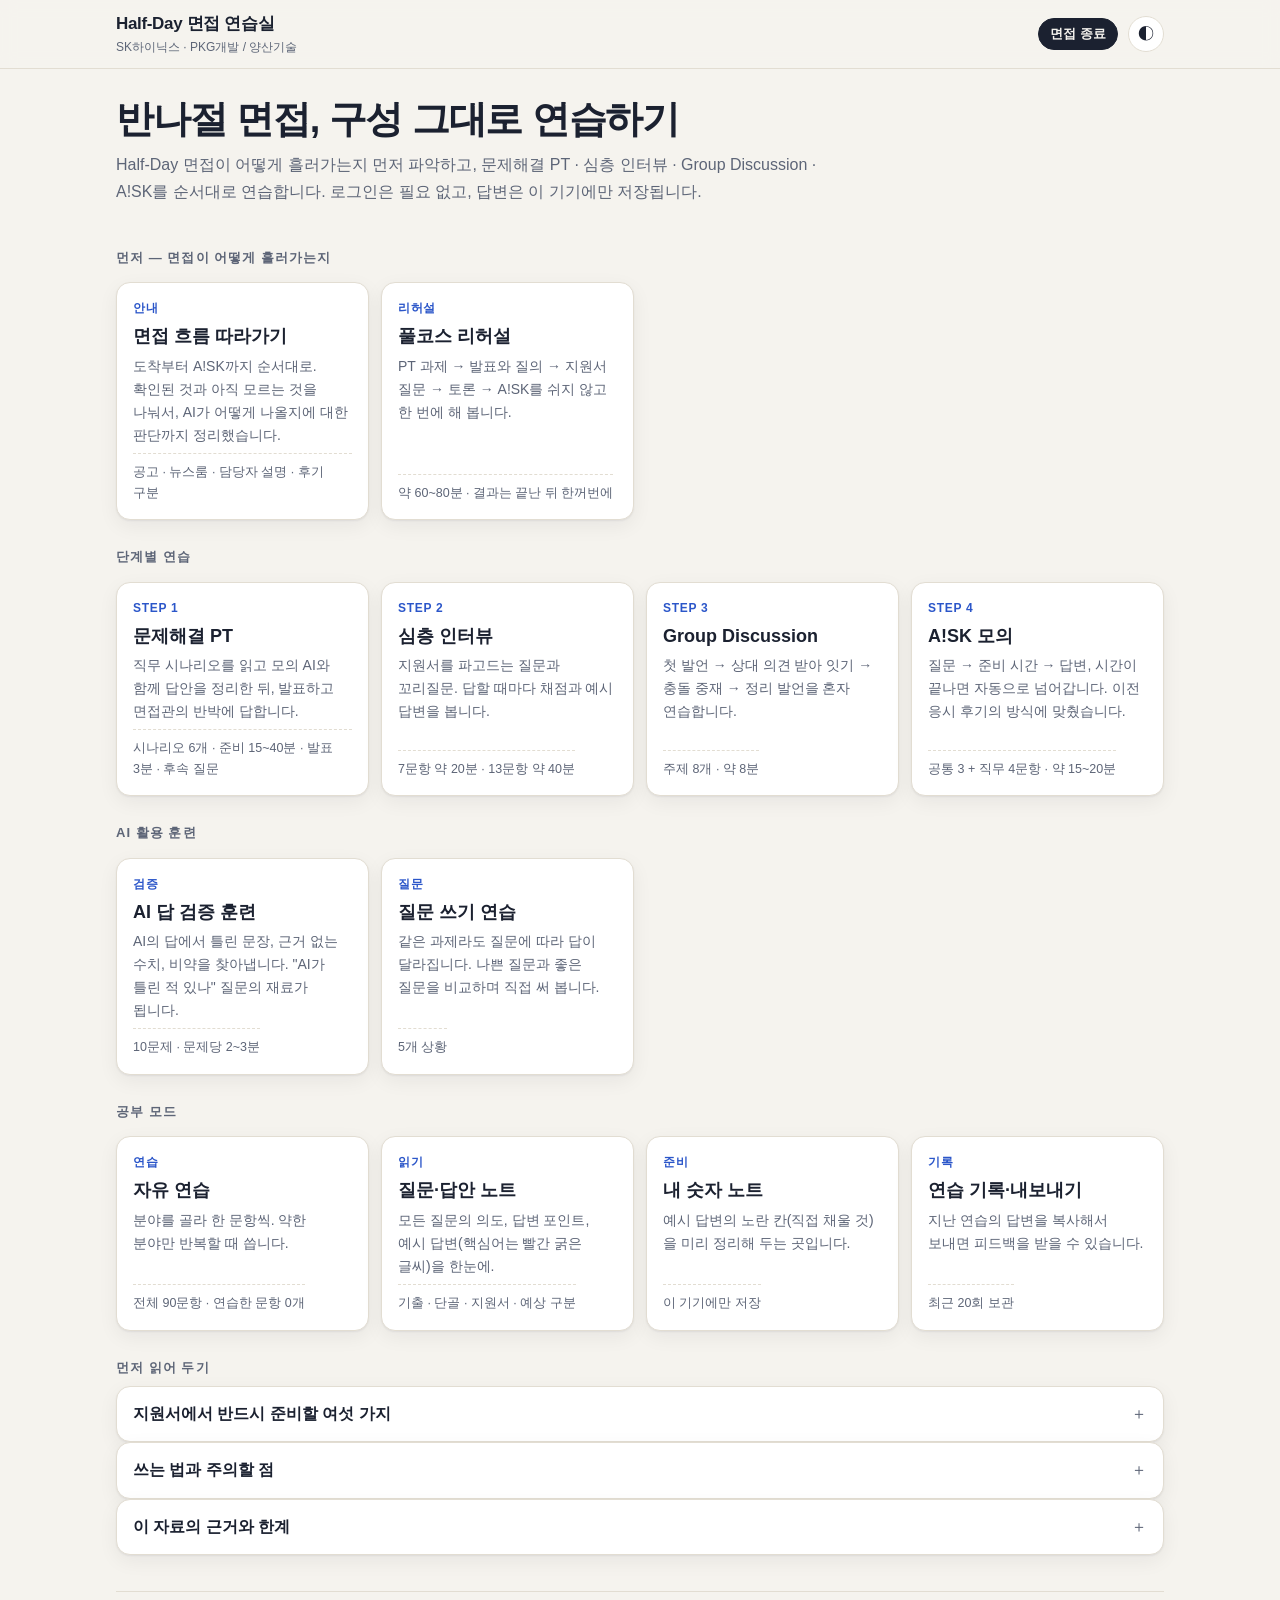
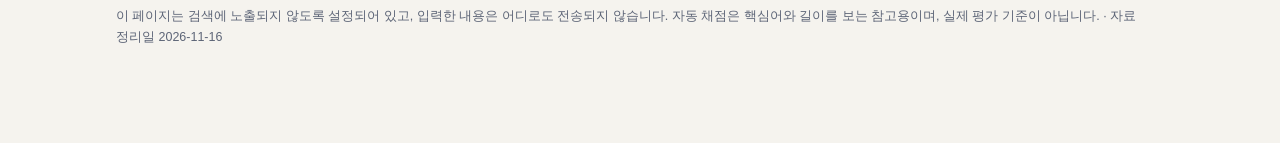
==== commit 61ff9321: "Add interview flow guide, full rehearsal and AI-use training - Flow guide: each Half-Day stage with " ====
--- a/index.html
+++ b/index.html
@@ -91,7 +91,7 @@
 
 /* run */
 .run{display:grid;gap:14px;grid-template-columns:1fr;margin-top:14px}
-@media(min-width:920px){.run{grid-template-columns:minmax(0,5fr) minmax(0,6fr);align-items:start}.run .qside{position:sticky;top:70px}}
+@media(min-width:920px){.run{grid-template-columns:minmax(0,5fr) minmax(0,6fr);align-items:start}.run .qside{position:sticky;top:70px;max-height:calc(100vh - 86px);overflow:auto}}
 .progress{height:4px;background:var(--soft);border-radius:4px;overflow:hidden;margin-top:12px}
 .progress i{display:block;height:100%;background:var(--acc);width:0;transition:width .3s}
 .qno{font-size:13px;color:var(--sub);font-weight:700;letter-spacing:.04em}
@@ -163,6 +163,23 @@
 .bottom-bar .row{max-width:1080px;margin:0 auto}
 .bottom-bar .btn{flex:1}
 
+/* flow / ai training */
+.tl{position:relative;margin:14px 0 0;padding-left:30px}
+.tl::before{content:"";position:absolute;left:10px;top:8px;bottom:8px;width:2px;background:var(--line)}
+.tl-item{position:relative;margin:0 0 14px}
+.tl-item::before{content:attr(data-n);position:absolute;left:-30px;top:16px;width:22px;height:22px;border-radius:50%;background:var(--ink);color:var(--bg);font-size:12px;font-weight:800;display:grid;place-items:center}
+.tier{display:inline-block;font-size:11px;font-weight:800;border-radius:5px;padding:1px 6px;margin-right:6px;vertical-align:1px;white-space:nowrap}
+.tier.A{background:#dcefe4;color:#14613a}.tier.B{background:var(--acc-soft);color:var(--acc)}.tier.C{background:#fdeed5;color:#96560a}.tier.D{background:var(--soft);color:var(--sub)}
+:root[data-theme="dark"] .tier.A{background:#173d2a;color:#8fe0b4}:root[data-theme="dark"] .tier.C{background:#47330f;color:#ffd18a}
+.aiv-line{display:block;width:100%;text-align:left;border:1px solid var(--line);background:var(--card);border-radius:10px;padding:10px 12px;margin:6px 0;font-size:15.5px;line-height:1.6}
+.aiv-line.sel{border-color:var(--kw);background:color-mix(in srgb,var(--kw) 9%,var(--card))}
+.aiv-line.good{border-color:var(--ok)}.aiv-line.bad{border-color:var(--kw)}
+.aiv-line:disabled{color:inherit;cursor:default;opacity:1}
+.aiv-line .res{display:block;font-size:13.5px;margin-top:6px;color:var(--sub)}
+.ai-msg{border:1px solid var(--line);border-radius:10px;padding:10px 12px;margin:8px 0;background:var(--soft);font-size:14.5px}
+.ai-msg .q{font-weight:700;margin-bottom:4px}
+pre.prompt{white-space:pre-wrap;font:inherit;font-size:14.5px;border:1px solid var(--line);border-radius:10px;padding:10px 12px;background:var(--soft);margin:6px 0}
+
 </style>
 </head>
 <body>
@@ -178,7 +195,7 @@
 <noscript><p style="padding:20px">이 페이지는 자바스크립트가 켜져 있어야 동작합니다.</p></noscript>
 
 <script>
-const D = {"Q": [{"id": "I01", "c": "intro", "t": "기출", "sec": 60, "q": "1분 자기소개를 해 주세요.", "why": ["첫 60초에 \"무슨 일을 한 사람이고, 왜 이 직무에 맞는지\"를 한 줄로 듣고 싶어 합니다.", "여기서 말한 단어가 다음 질문이 됩니다. 꼬리질문을 받고 싶은 단어만 넣으세요."], "p": ["한 줄 정의로 시작 (소재-공정 메커니즘으로 문제를 푸는 공정 개발 엔지니어)", "전공 + 현 직장에서 맡은 공정", "대표 경험 1개를 한 문장으로", "패키지 몰딩과의 연결 → 지원 이유"], "m": "안녕하십니까. **소재와 공정의 상호작용**에서 원인을 찾아 문제를 푸는 공정 개발 엔지니어, 지원자 OOO입니다.\n\n저는 화학을 전공하고 화학공학·고분자공학을 복수전공한 뒤, 현 직장에서 [직접 채울 것: 면접일 기준 재직 기간] 동안 차세대 배터리의 **가압·압연 공정 개발**을 담당했습니다. 같은 가압 조건에서도 소재에 따라 치수 불량이 달라지는 문제를 **입자 유동, 계면 접착력, 탄성 복원** 관점에서 분석해 가압 프로파일 가이드라인을 만들었고, 그 과정에서 생긴 정렬 불량도 제어 로직을 조정해 함께 해결했습니다.\n\n패키지 몰딩 역시 필러가 든 수지를 가압·가열하면서 **Void와 Warpage**를 제어해야 하는 공정이라고 이해하고 있습니다. 제가 익힌 **메커니즘 기반 문제 해결 방식**으로 PKG 공정 개발에 기여하고 싶어 지원했습니다.", "k": [["한 줄 정의", "메커니즘|상호작용|엔지니어"], ["전공", "화학|고분자|화공"], ["담당 공정", "가압|압연|롤프레스|공정 개발|배터리"], ["직무 연결", "패키지|PKG|몰딩|EMC|보이드|void|휨|warpage"], ["지원 의지", "기여|지원했|하겠습니다"]], "f": [["방금 말한 '메커니즘 기반'이 구체적으로 무엇입니까? 사례 하나로 설명해 보세요.", "연신율 오차 사례를 현상 → 가설 3개 → 검증 → 조치 순서로 60초 안에."], ["화학 전공인데 공정 개발을 하게 된 계기는 무엇입니까?", "사실대로. 전공 지식이 공정 문제에 쓰인 순간 하나를 붙이면 좋습니다."], ["2년 넘게 다닌 회사를 두고 왜 신입으로 지원했습니까?", "'도메인이 바뀌기 때문'으로 시작. 아래 문항에서 따로 연습하세요."]], "tip": "'완벽히', '100%', '강력한 무기' 같은 표현은 자기소개에서 빼세요. 근거를 묻는 꼬리질문이 바로 옵니다.", "s": ["app", "comm"]}, {"id": "I02", "c": "intro", "t": "기출", "sec": 90, "q": "SK하이닉스, 그중에서도 PKG개발 직무에 지원한 이유는 무엇입니까?", "why": ["회사 선택 이유와 직무 선택 이유를 둘 다 듣고 싶어 합니다. 한쪽만 말하면 반쪽 답입니다.", "\"닮았다\"는 주장에는 반드시 \"다르지 않느냐\"는 반박이 옵니다."], "p": ["이유를 2~3개로 번호 매겨 말하기", "산업 관점: 패키징이 성능·수율을 가르는 시대", "경험 관점: 필러 든 복합 소재의 가압 문제", "역할 관점: 통합 엔지니어"], "m": "세 가지 이유입니다.\n\n첫째, AI 메모리에서 **성능과 수율을 가르는 지점이 패키징**으로 옮겨 오고 있다고 봤습니다. HBM은 칩을 수직으로 쌓기 때문에 적층, 갭 충진, 방열 같은 후공정 기술이 제품 경쟁력을 좌우하고, SK하이닉스는 **MR-MUF**로 이 분야를 이끌어 왔습니다.\n\n둘째, 제 경험과 문제의 구조가 닮았습니다. 저는 필러 입자가 든 복합 소재를 가압하면서 **입자 유동, 계면 접착, 잔류 응력**을 다뤘는데, 몰딩에서 다루는 Void, Warpage, 계면 박리도 같은 물리에서 나온다고 이해하고 있습니다.\n\n셋째, 뉴스룸에서 PKG개발 엔지니어를 여러 부서를 잇는 **'통합 엔지니어'**라고 소개한 점에 끌렸습니다. 저도 앞뒤 공정의 트레이드오프를 조율하며 일해 왔기 때문에, 이 역할에서 가장 빨리 기여할 수 있다고 생각합니다.", "k": [["패키징 중요성", "패키징|후공정|HBM|적층"], ["회사 강점", "MR-MUF|엠알|리더|선도|이끌"], ["경험 연결", "필러|입자|계면|응력|가압"], ["직무 이해", "통합|협업|조율|트레이드오프"], ["기여", "기여|하겠습니다|생각합니다"]], "f": [["삼성전자나 마이크론도 패키징을 합니다. 왜 SK하이닉스입니까?", "타사 비하 금지. MR-MUF를 일찍 양산에 적용해 고도화한 점, 구성원 인터뷰에서 본 협업 방식처럼 '확인한 사실'로 답하세요."], ["배터리 압연과 반도체 몰딩은 결국 다른 공정입니다. 닮았다는 근거가 약하지 않습니까?", "차이를 먼저 인정(선 접촉·연속 vs 면 가압·열경화) → 그래도 가져올 수 있는 것(분석 방식)."], ["PKG개발 안에서 구체적으로 어떤 업무를 하고 싶습니까?", "지원서의 관심 세부 직무는 'PKG 후공정 개발'. 몰딩·갭 충진 쪽 공정 개발이라고 구체적으로."]], "s": ["jobrep2", "app"]}, {"id": "I03", "c": "intro", "t": "기출", "sec": 90, "q": "2년 넘게 재직 중인데, 왜 경력이 아니라 신입으로 지원했습니까?", "why": ["과거 후기에도 경력 보유 신입 지원자에게 이직 이유를 묻는 질문이 있었습니다. 불만 때문에 나오는 사람인지, 금방 또 나갈 사람인지를 봅니다."], "p": ["첫 문장: 도메인이 바뀌기 때문", "신입의 자세 + 그래도 가져오는 것 2~3개", "처우가 아니라 장기 성장 기준으로 결정했다는 점"], "m": "**도메인이 바뀌기 때문**입니다. 제 경력은 배터리 공정 개발이고, 반도체 패키징은 설비와 소재, 평가 기준을 처음부터 배워야 하는 분야입니다. 그래서 경력을 인정받는 것보다 **신입의 자세로 기본부터 정확히 배우는 것**이 맞다고 판단했습니다.\n\n다만 빈손으로 오는 것은 아닙니다. 문제를 현상이 아니라 **메커니즘으로 정의하는 습관**, 파일럿 라인에서 **수율과 신뢰성을 함께 본 경험**, 앞뒤 공정과 조율하던 방식은 그대로 가져올 수 있습니다.\n\n처우나 직급보다 **10년 뒤 어떤 엔지니어가 되어 있을지**를 기준으로 결정했고, 그 답이 패키징이었습니다.", "k": [["도메인 전환", "도메인|분야|바뀌|다른 분야"], ["신입 자세", "신입|기본|배우"], ["가져올 것", "메커니즘|수율|신뢰성|조율|습관"], ["장기 관점", "10년|장기|성장|엔지니어"]], "f": [["신입 처우와 직급으로 다시 시작해도 정말 괜찮습니까?", "한 문장으로 \"네\" → 이유(분야 선택이 우선). 길게 변명하지 않기."], ["우리 회사에서도 2~3년 뒤에 또 옮기는 것 아닙니까?", "이번 이동은 '회사 불만'이 아니라 '분야 선택'. 패키징에서 이루고 싶은 5년·10년 목표로 마무리."], ["합격하면 언제 입사할 수 있습니까?", "[직접 채울 것: 입사 가능 시기]를 사실대로. 인수인계를 책임 있게 마치겠다는 말을 붙이세요."]], "tip": "현 직장에 대한 불만은 한 마디도 넣지 마세요.", "s": ["comm", "app"]}, {"id": "I04", "c": "intro", "t": "기출", "sec": 60, "q": "현 직장도 좋은 회사인데 왜 떠나려고 합니까?", "why": ["실제 후기에 \"지금 회사도 좋은 회사인데 왜 옮기려 하느냐\"는 질문이 있었습니다. 현 직장을 어떻게 말하는지가 곧 미래의 우리 회사를 어떻게 말할지입니다."], "p": ["현 직장에서 얻은 것 먼저 (감사)", "떠나는 이유는 '밀려서'가 아니라 '끌려서'", "왜 지금인지"], "m": "현 직장에 불만이 있어서가 아닙니다. 차세대 공정을 설계하고 파일럿 라인에서 검증해 볼 기회를 얻었고, 많이 배웠습니다.\n\n다만 일을 하면서 제가 가장 몰입한 순간이 **가압 공정에서 소재가 왜 그렇게 변형되는지 파고들 때**였습니다. 이 강점이 가장 크게 쓰일 곳을 찾다 보니 **반도체 패키징**이었습니다.\n\n지금은 AI 메모리 수요로 패키징 기술이 빠르게 바뀌는 시기입니다. **기술 변화의 중심에서 엔지니어로 성장하고 싶다**는 생각으로 지원했습니다.", "k": [["현 직장 존중", "배웠|기회|불만이 있어서가|감사"], ["끌린 이유", "몰입|강점|파고|변형"], ["방향", "패키징|반도체"], ["시기", "AI|변화|성장"]], "f": [["현 직장에서 반도체 관련 부서로 옮기는 방법은 없었습니까?", "사실대로. 없었다면 \"제가 하고 싶은 패키지 공정 개발 직무가 없다\"는 정도로 짧게."], ["현 직장 동료들은 본인의 이직을 어떻게 볼 것 같습니까?", "마지막까지 맡은 일을 마무리하겠다는 책임감으로 답하기."]], "tip": "회사 이름과 내부 사정은 말하지 않아도 됩니다. '현 직장'이라고만 해도 충분합니다.", "s": ["comm"]}, {"id": "I05", "c": "intro", "t": "예상", "sec": 90, "q": "배터리에서 반도체로 분야를 바꾸는데, 부족한 지식을 채우기 위해 무엇을 했습니까?", "why": ["공고의 '변화 적응력'을 확인하는 질문입니다. \"열심히 공부했다\"가 아니라 무엇을, 어떻게, 어디까지 했는지를 듣고 싶어 합니다."], "p": ["푸는 문제의 종류는 같다는 한 줄", "실제로 한 공부 2~3개 (자료 이름까지)", "아직 모르는 것을 스스로 말하기"], "m": "분야는 바뀌지만 **제가 푸는 문제의 종류는 같다**고 생각합니다. 필러가 든 복합 소재에 열과 압력을 가할 때 생기는 유동, 접착, 응력 문제입니다.\n\n부족한 반도체 지식은 이렇게 채우고 있습니다. 학부 때 **반도체화학공정** 과목으로 전공정의 기본을 배웠고, 지원을 준비하면서 [직접 채울 것: 실제로 공부한 자료 — 예: SK하이닉스 뉴스룸 후공정 칼럼 시리즈, 읽은 책·강의 이름]으로 **패키지 공정 순서와 EMC, MUF, TSV**를 정리했습니다. 또 [직접 채울 것: 실제로 했다면 — 제 경험과 몰딩 공정의 같은 점·다른 점을 표로 정리한 일 등].\n\n아직 **패키지 설비와 양산 데이터를 직접 다뤄 보지 못한 것**이 한계입니다. 입사 후에는 [직접 채울 것: 가장 먼저 배우고 싶은 것]부터 빠르게 익히겠습니다.", "k": [["문제 유형", "같은 문제|종류|유동|접착|응력"], ["학습 근거", "반도체화학공정|뉴스룸|칼럼|책|강의|정리"], ["패키지 지식", "EMC|MUF|TSV|패키지 공정"], ["한계 인정", "한계|부족|아직|다뤄 보지"], ["계획", "입사 후|익히|배우"]], "f": [["공부한 것 중 가장 이해하기 어려웠던 개념은 무엇이고 어떻게 이해했습니까?", "실제로 막혔던 개념 하나(예: MR-MUF와 TC-NCF 차이)를 사실대로."], ["그 정도 공부는 누구나 합니다. 다른 지원자와의 차이는 무엇입니까?", "책으로만 배운 사람과 달리 가압 공정의 불량을 직접 풀어 본 경험."]], "tip": "하지 않은 공부를 했다고 말하면 다음 질문에서 바로 드러납니다. 실제로 한 것만 넣으세요.", "s": ["app", "half1"]}, {"id": "I06", "c": "intro", "t": "예상", "sec": 90, "q": "1지망 PKG개발과 2지망 양산기술의 차이를 설명하고, 2지망으로 배치되면 어떻게 하겠습니까?", "why": ["2지망을 '보험'으로 썼는지, 직무를 이해하고 썼는지 봅니다. \"어디든 괜찮다\"는 답은 약합니다."], "p": ["두 직무의 차이를 한 문장으로", "2지망에서도 쓸 수 있는 본인 경험", "어디서든 같은 '일하는 방식'"], "m": "제가 이해한 차이는 **'새 공정을 만드는 일'과 '만든 공정을 안정적으로 키우는 일'**입니다. PKG개발은 새로운 구조와 소재에 맞는 공정을 설계하고 검증해 양산으로 넘기는 역할이고, 양산기술은 양산 라인에서 **수율, 품질, 효율**을 높이는 공정·장비 솔루션을 만드는 역할이라고 알고 있습니다.\n\n2지망으로 배치되더라도 잘할 수 있다고 생각합니다. 저는 개발 직무였지만 **파일럿 라인에서 초기 수율을 올리고 공정 변수를 최적화**하는 일을 했고, 뉴스룸에서 양산기술의 핵심 역량으로 꼽은 **데이터 분석과 소통**은 지금도 매일 쓰는 역량입니다.\n\n어느 쪽이든 '원인을 메커니즘으로 규명해 조건을 잡는다'는 제 일하는 방식은 같습니다. 배치된 자리에서 먼저 성과를 내겠습니다.", "k": [["개발 정의", "설계|검증|새 공정|새로운"], ["양산 정의", "수율|품질|효율|안정"], ["본인 경험", "파일럿|초기 수율|최적화"], ["역량", "데이터|소통|분석"], ["태도", "배치|성과|어느 쪽"]], "f": [["솔직히 2지망은 붙으려고 쓴 것 아닙니까?", "파일럿 라인 수율 개선 경험이 있어서 쓴 것이라고 근거로 답하기."], ["양산기술은 교대 근무나 긴급 대응이 있을 수 있습니다. 괜찮습니까?", "사실대로. 파일럿 라인에서의 대응 경험이 있다면 연결."], ["양산기술에서 일하다가 나중에 개발로 옮기고 싶다고 하면 어떻게 하겠습니까?", "먼저 맡은 자리에서 성과 → 이후 회사 제도 안에서 기회를 찾겠다."]], "s": ["job1", "jobrep2", "app"]}, {"id": "I07", "c": "intro", "t": "기출", "sec": 60, "q": "희망 근무지와 다른 사업장(예: 청주)에 배치되어도 괜찮습니까?", "why": ["과거 후기에 \"원치 않는 부서·근무지 배치 시\" 질문이 반복됩니다. 채용 안내에서도 근무지는 통합 선발 후 배정한다고 했습니다."], "p": ["\"네\"로 시작", "지원서에서 이미 동의한 사실", "근무지보다 중요한 기준", "현실적인 준비 계획"], "m": "네, 괜찮습니다. 지원서에서도 **근무지 배치와 변경에 동의**했습니다.\n\n희망 순서는 현재 생활권을 기준으로 적은 것이고, 제게 더 중요한 기준은 **패키지 공정을 제대로 배울 수 있는 자리인가**입니다. 청주는 올해 **첨단 패키징 전용 팹인 P&T7**이 착공한 사업장으로 알고 있어, 오히려 배울 기회가 많을 것이라고 생각합니다.\n\n배치가 정해지면 [직접 채울 것: 이사·통근 계획을 사실대로] 준비하겠습니다.", "k": [["수용", "괜찮|동의|네"], ["기준", "배울|기준|공정"], ["사업장 이해", "청주|P&T|패키징 팹|이천|용인"], ["계획", "이사|통근|준비"]], "f": [["가족이나 생활 기반은 어떻게 할 계획입니까?", "사생활을 길게 말할 필요 없음. \"문제없이 준비하겠다\" 수준으로."]], "s": ["pt7", "app"]}, {"id": "I08", "c": "intro", "t": "기출", "sec": 60, "q": "입사 후 목표는 무엇입니까? 5년, 10년 뒤의 모습을 말해 보세요.", "why": ["오래 다닐 사람인지, 직무를 구체적으로 그려 봤는지를 봅니다."], "p": ["1~2년 / 5년 / 10년으로 끊어서", "직함이 아니라 '할 수 있게 되는 일'로 말하기"], "m": "단계별로 말씀드리겠습니다.\n\n**입사 1~2년**에는 담당 공정의 설비와 소재, 평가 방법을 정확히 익혀서, 불량이 났을 때 혼자 원인 가설을 세우고 검증 계획을 짤 수 있는 엔지니어가 되겠습니다.\n\n**5년 차**에는 몰딩과 갭 충진처럼 소재와 공정이 맞물리는 영역에서 **\"이 문제는 이 사람에게 물어보면 된다\"**는 말을 듣는 담당자가 되고 싶습니다.\n\n**10년 뒤**에는 신규 소재나 구조를 도입할 때 **소재, 공정, 신뢰성을 함께 보고 판단하는 통합 엔지니어**로서 차세대 패키지의 공정 플랫폼을 만드는 데 기여하겠습니다.", "k": [["단기", "1~2년|1년|2년|익혀|익히"], ["중기", "5년|담당자|전문"], ["장기", "10년|통합|플랫폼"], ["구체 영역", "몰딩|갭|소재|신뢰성"]], "f": [["그 목표를 위해 입사 첫 6개월에 무엇부터 하겠습니까?", "설비 조작·평가 방법·과거 불량 이력 학습처럼 구체적으로."]], "s": ["jobrep2"]}, {"id": "R101", "c": "resume1", "t": "기출", "sec": 90, "q": "현 직장에서 맡은 공정을, 처음 듣는 사람도 이해할 수 있게 설명해 보세요.", "why": ["과거 후기에 \"경력에서 다룬 공정 전체를 설명하라\"는 질문이 있습니다. 면접관은 배터리 전문가가 아닙니다. 쉬운 말로 설명하는 능력 자체가 평가 대상입니다."], "p": ["한 문장 정의: 무엇을 왜 누르는가", "왜 어려운 공정인가 (누르면 길이 방향으로도 늘어남)", "본인 역할과 파일럿 라인 업무"], "m": "저는 차세대 배터리의 극판을 만드는 공정 가운데 **롤프레스**, 즉 압연 공정을 담당했습니다. 얇은 기재 위에 입자와 바인더가 섞인 층을 입힌 뒤, 두 개의 롤 사이로 통과시켜 **눌러서 밀도를 높이고 두께를 맞추는** 공정입니다.\n\n이 공정이 어려운 이유는, 누르는 순간 소재가 **두께 방향으로만 줄지 않고 길이 방향으로도 늘어나기** 때문입니다. 늘어난 양이 설계와 다르면 치수 불량이나 말림이 생기고, 뒤 공정의 정렬까지 틀어집니다.\n\n제 역할은 [직접 채울 것: 본인 담당 범위 — 조건 설정, 평가, 설비 협의 등]이었고, 파일럿 라인에서 시제품을 만들며 **공정 변수 최적화, 초기 수율 향상, 신뢰성 평가**를 수행했습니다.", "k": [["공정 정의", "롤프레스|압연|누르|가압"], ["목적", "밀도|두께"], ["난점", "늘어|연신|치수|말림|curl"], ["역할", "파일럿|최적화|수율|신뢰성"]], "f": [["그 공정의 주요 변수는 무엇이고, 무엇을 측정해서 양품과 불량을 판정했습니까?", "[직접 채울 것] 가압력·롤 간격·속도·온도·장력 / 두께·밀도·연신율·Curl 중 실제로 본 것만."], ["본인이 직접 결정한 것과 선배나 설비 담당이 결정한 것을 구분해 주세요.", "\"제가 한 일\"을 동사로. 역할을 부풀리지 않기."], ["파일럿 라인과 양산 라인의 차이는 무엇이라고 느꼈습니까?", "조건 변경의 자유도 vs 재현성·속도. 양산기술(2지망) 질문으로 이어질 수 있음."]], "tip": "본인 공정과 다른 부분이 있으면 설명을 고치세요. 사내 용어 대신 쉬운 말로.", "s": ["app", "comm"]}, {"id": "R102", "c": "resume1", "t": "지원서", "sec": 120, "q": "경험기술서의 '연신율 오차' 문제를 어떻게 해결했는지 구체적으로 설명해 보세요.", "why": ["지원서의 핵심 경험입니다. 현상 → 가설 → 검증 → 조치 → 결과가 끊기지 않는지, 그리고 '본인이 한 것'이 무엇인지 봅니다."], "p": ["현상을 한 문장으로", "가설 3개: 입자 거동 / 계면 접착력 / 탄성 복원", "어떻게 검증했는가 ← 지원서에 없음. 반드시 준비", "조치: 가압 프로파일·레시피 가이드라인", "결과: 상대값이라도 숫자로"], "m": "**현상**은 같은 가압 조건인데 소재 종류와 슬러리 조성에 따라 길이 방향 연신율이 달라져 치수 불량이 난 것이었습니다. 저는 설비 값을 조금씩 바꿔 보는 대신 **'소재 물성이 가압 에너지가 전달되는 방향을 바꾼다'**는 가설에서 출발했습니다.\n\n원인을 세 가지로 나눠 봤습니다. 첫째 **입자 거동**입니다. 입자의 경도와 형상에 따라 수직 압력이 입자 파쇄로 흡수되는지, 옆으로 밀어내는 힘이 되는지를 봤습니다. 둘째 **계면 접착력**입니다. 기재와 합제층의 접착이 강하면 미끄러짐은 줄지만, 기재를 함께 끌고 늘어나는 전단 응력이 됩니다. 셋째 **탄성 복원**입니다. 롤을 빠져나올 때의 스프링백이 실제 소성 변형량을 얼마나 바꾸는지 계산했습니다.\n\n이 가설들을 [직접 채울 것: 검증 방법 — 어떤 측정과 실험으로 확인했는지]으로 확인한 뒤, 소재 특성별 **가압 프로파일과 레시피 가이드라인**을 만들었습니다. 그 결과 치수 변형률 오차를 목표 스펙 안으로 줄였고, 수치로는 [직접 채울 것: 개선 전→후를 상대값(%)으로]입니다.", "k": [["현상", "연신|치수|불량"], ["입자 거동", "입자|경도|파쇄|유동|밀림"], ["계면", "계면|접착|전단"], ["탄성 복원", "탄성|스프링백|복원|잔류"], ["검증", "검증|측정|실험|확인"], ["조치·결과", "프로파일|레시피|가이드라인|스펙|%|퍼센트"]], "f": [["'목표 스펙 이내'라고만 썼습니다. 개선 폭이 어느 정도였습니까?", "절대값은 보안상 불가 → 상대 개선율과 판정 기준(샘플 수·기간)을 준비."], ["세 요인 중 기여도가 가장 큰 것은 무엇이었고, 어떻게 분리해서 확인했습니까?", "한 번에 한 변수만 바꾼 비교 실험이 있었는지. 없었다면 없다고 말하고 그때의 판단 근거를 설명."], ["'계산했다'고 했는데 어떤 식이나 모델로 계산했습니까?", "실제로 한 방법만. 예: 롤 간격과 최종 두께 차이로 복원량 산출. 모르는 식을 꾸미지 않기."], ["그 가이드라인은 지금도 현장에서 쓰이고 있습니까?", "사실대로. 후속 적용 여부·한계."]], "tip": "'슬러지'가 아니라 '슬러리'입니다. 말할 때 정확히 발음하세요.", "s": ["app"]}, {"id": "R103", "c": "resume1", "t": "지원서", "sec": 40, "q": "지원서에 '슬러지 조성'이라고 쓰셨는데, 무슨 뜻입니까?", "why": ["지원서의 오타를 짚는 질문입니다. 당황하는지, 변명하는지, 바로 인정하고 내용으로 넘어가는지를 봅니다."], "p": ["바로 인정 (한 문장)", "올바른 용어와 뜻", "원래 하려던 말로 복귀"], "m": "죄송합니다. **'슬러리(slurry) 조성'을 잘못 적었습니다.** 코팅에 쓰는 원료 혼합물의 배합비를 뜻합니다. 제출 전에 더 꼼꼼히 확인했어야 했습니다.\n\n내용상으로는, 같은 가압 조건에서도 **슬러리 조성에 따라 합제층의 입자 충진 상태와 접착력이 달라져서** 연신율이 달라졌다는 의미로 적었습니다.", "k": [["인정", "죄송|잘못|오타|오기"], ["정정", "슬러리|slurry"], ["뜻", "배합|혼합|원료"], ["내용 복귀", "충진|접착|연신"]], "f": [["꼼꼼함이 중요한 직무인데, 평소에도 이런 실수가 있습니까?", "실수 인정 + 현재 쓰는 확인 습관(체크리스트, 교차 검토)을 사실대로."]], "tip": "길게 사과하지 마세요. 인정 한 문장, 정정 한 문장, 내용 한 문장이면 충분합니다.", "s": ["app"]}, {"id": "R104", "c": "resume1", "t": "지원서", "sec": 90, "q": "장력을 낮췄더니 정렬이 틀어졌고, EPC 게인으로 해결했다고 썼습니다. 자세히 설명해 보세요.", "why": ["'트레이드오프 극복'이 지원서 제목에 있습니다. 한쪽을 고치면 다른 쪽이 나빠지는 상황을 어떻게 풀었는지가 PKG개발의 '통합 엔지니어' 역할과 직접 맞닿습니다."], "p": ["무엇을 고치려다 무엇이 나빠졌는가", "왜 원복하지 않았는가", "무엇을 연동했는가 (장력 조건 ↔ EPC 게인)", "배운 점: 한 공정의 최적 ≠ 전체의 최적"], "m": "연신 오차를 줄이려고 **이송 장력을 낮췄더니**, 소재가 팽팽하게 잡히지 않아 뒤 공정의 **정렬(Alignment)이 틀어지는 부작용**이 생겼습니다. 한쪽 품질을 올리자 다른 쪽이 나빠진 **트레이드오프**였습니다.\n\n장력을 다시 올리면 원래 문제로 돌아가기 때문에, 장력은 낮게 유지하고 소재의 좌우 위치를 잡아 주는 **EPC(Edge Position Control)의 제어 게인**을 조정했습니다. 장력이 낮은 상태에서는 기존 게인으로 위치 보정이 충분하지 않았기 때문에 [직접 채울 것: 본인이 이해한 이유를 한 문장으로], **장력 조건에 연동해 게인 민감도를 높이는 피드백 로직**을 적용했습니다.\n\n그 결과 치수 오차와 정렬 품질을 함께 만족시켰습니다 [직접 채울 것: 정렬 편차 개선을 상대값으로]. 이 경험으로 **한 공정의 최적이 전체의 최적은 아니다**는 것을 배웠습니다.", "k": [["문제", "장력|흐느적|정렬|alignment|얼라인"], ["트레이드오프", "트레이드오프|부작용|다른 쪽"], ["해결", "EPC|게인|피드백|연동"], ["결과", "동시|함께|만족"], ["배운 점", "전체|최적|앞뒤|후속"]], "f": [["게인을 올리면 과보정이나 진동이 생길 수 있습니다. 어떻게 확인했습니까?", "단계적으로 올리며 모니터링했는지 등 실제로 한 것만."], ["제어 로직은 본인이 직접 수정했습니까, 담당 부서와 협업했습니까?", "역할 구분. 협업이었다면 본인이 제안·검증한 부분을 분명히."], ["패키지 공정에서 비슷한 트레이드오프를 예로 들어 보세요.", "필러 함량↑ → CTE↓·방열↑ / 점도↑·충진성↓. 칩 박형화 → 적층↑ / 휨↑."]], "s": ["app", "jobrep2"]}, {"id": "R105", "c": "resume1", "t": "지원서", "sec": 120, "q": "롤프레스는 선 접촉 연속 공정이고 Compression Molding은 면 가압 열경화 공정입니다. 무엇이 같고 무엇이 다릅니까?", "why": ["지원서 전체가 \"내 경험 = Compression Molding에 통한다\"는 주장 위에 서 있습니다. 가장 강하게 반박이 들어올 지점입니다."], "p": ["다른 점을 먼저, 분명하게 인정", "경화 거동은 새로 배워야 한다고 스스로 말하기", "같은 점: 필러 든 복합 소재, 계면, 잔류 응력", "가져올 것은 '설비 노하우'가 아니라 '분석 방식'"], "m": "먼저 **다른 점을 분명히** 말씀드리겠습니다. 롤프레스는 두 롤 사이를 지나가는 **선 접촉의 연속 공정**이고, 이미 건조된 고체 층을 눌러 밀도를 높입니다. 컴프레션 몰딩은 금형 안에서 **면 전체를 가압하는 공정**이고, 녹은 EMC가 칩 주위를 채운 뒤 **열경화 반응으로 굳는다**는 점이 근본적으로 다릅니다. 시간과 온도에 따라 점도가 변하는 **경화 거동**, 금형과 진공 조건은 제가 새로 배워야 할 부분입니다.\n\n**같은 점**은 문제의 물리입니다. 둘 다 **필러 입자가 든 복합 소재**에 열과 압력을 가하고, 입자 유동이 고르지 않으면 결함이 생기며, **서로 다른 재료 사이 계면의 접착력**과 **가압 후 남는 잔류 응력**이 치수 변형, 즉 휨으로 나타납니다.\n\n그래서 제가 가져올 수 있는 것은 설비 노하우가 아니라 **'소재 물성 → 응력과 유동 → 불량'으로 원인을 좁혀 가는 분석 방식**이라고 생각합니다.", "k": [["차이 인정", "선 접촉|연속|면 가압|다른 점|다릅니다"], ["경화", "경화|열경화|점도|굳"], ["공통 물리", "필러|입자|복합|유동"], ["계면·응력", "계면|접착|잔류|응력|휨"], ["한정", "분석 방식|노하우가 아니라|새로 배워"]], "f": [["그렇다면 지원서의 '강력한 무기'라는 표현은 과장 아닙니까?", "인정 + 한정. \"표현이 과했습니다. 설비 경험이 아니라 분석 방식이라는 뜻이었습니다.\""], ["EMC는 굳으면서 수축합니다. 배터리 소재에는 없는 현상인데 어떻게 다루겠습니까?", "모른다고 인정 + 아는 만큼(경화 수축과 CTE 차이가 휨을 만든다) + 배울 계획."], ["트랜스퍼 몰딩과 컴프레션 몰딩은 유동 면에서 어떻게 다릅니까?", "흐르는 거리. PKG 지식 문항에서 따로 연습."]], "s": ["app", "col6"]}, {"id": "R106", "c": "resume1", "t": "지원서", "sec": 90, "q": "지원서에서 계속 Compression Molding을 말했는데, HBM은 MR-MUF 공정을 씁니다. 둘의 관계를 어떻게 이해하고 있습니까?", "why": ["지원 직무의 대표 제품(HBM)과 지원서의 키워드(Compression Molding)가 정확히 맞물리는지 확인하는 질문입니다. 아는 것과 모르는 것의 경계를 정직하게 말하는지 봅니다."], "p": ["MR과 MUF를 나눠서 설명", "MUF = 언더필과 몰딩을 한 번에", "공개 자료에서 확인한 것만 근거로", "확인 못 한 것은 못 했다고 말하기"], "m": "제가 이해한 범위에서 말씀드리겠습니다. **MR-MUF**는 칩을 쌓은 뒤 리플로우로 범프를 한 번에 접합하고(MR), 칩 사이 틈과 주변을 **액상 EMC로 채워 굳히는(MUF)** 방식입니다. MUF 단계 자체가 **언더필과 몰딩을 한 번에 하는 몰딩 공정**입니다.\n\n뉴스룸 기사에서는 12단 HBM3에 적용한 어드밴스드 MR-MUF를 **진공 상태에서 EMC를 밀어 넣고 높은 압력을 가해 좁은 틈을 채우는** 방식으로 설명했고, 후공정 칼럼에서는 HBM 같은 적층 칩의 **웨이퍼 몰딩에서 EMC를 가압·가열해 성형**한다고 설명합니다. 그래서 저는 좁은 갭을 **Void 없이 채우고 휨을 제어한다**는 과제가 제가 지원서에 쓴 가압 몰딩의 과제와 같은 선상에 있다고 봤습니다.\n\n다만 실제 HBM 라인에서 어떤 설비와 조건을 쓰는지는 **공개 자료로 확인하지 못했습니다**. 그 부분은 입사해서 정확히 배우겠습니다.", "k": [["MR 설명", "리플로우|범프|접합"], ["MUF 설명", "MUF|언더필|액상|채워|충진"], ["근거", "뉴스룸|칼럼|기사"], ["공통 과제", "void|보이드|휨|warpage|갭"], ["정직", "확인하지 못|이해한 범위|배우겠"]], "f": [["그러면 Compression Molding은 주로 어떤 제품에 쓰입니까?", "얇은 패키지·고적층·대형 기판과 웨이퍼 몰딩(팬아웃, 적층 칩). 칼럼에서 확인한 범위까지만."], ["MR-MUF에서 휨이 왜 더 문제가 됩니까?", "열압착처럼 칩을 강하게 누르지 않아서 얇은 칩의 휨을 힘으로 펴기 어렵다 → 12단에서 휨 제어 기술 추가."]], "tip": "모르는 설비·조건을 아는 것처럼 말하지 마세요. \"공개 자료 기준으로는\"이라고 한정하면 됩니다.", "s": ["hbm3", "col8"]}, {"id": "R107", "c": "resume1", "t": "기출", "sec": 90, "q": "지원서에 성과 수치가 없습니다. '목표 스펙 이내', '완벽히 달성'의 근거를 말해 보세요.", "why": ["과거 후기에 \"성과를 어떻게 산출했는지 근거를 대라\"는 질문이 있습니다. 지원서에 수치가 하나도 없어서 반드시 나올 질문입니다."], "p": ["수치를 못 쓴 이유 (보안) 한 문장", "말할 수 있는 범위: 지표 이름, 상대 개선율, 판정 기준", "'완벽히'는 과했다고 인정"], "m": "지적하신 대로 **수치를 적지 못했습니다**. 현 직장에서 개발 중인 공정이라 **절대값과 스펙은 보안상 밝히기 어렵기 때문**입니다. 말씀드릴 수 있는 범위에서 설명드리겠습니다.\n\n평가 지표는 [직접 채울 것: 지표 이름 — 예: 길이 방향 연신율 편차, Curl 높이, 합제 밀도]였고, 개선 전과 비교해 [직접 채울 것: 상대 개선율 — 예: 편차 약 ○○% 감소]였습니다. 판정은 [직접 채울 것: 샘플 수, 반복 횟수, 기간] 기준으로 했습니다.\n\n그리고 '완벽히'라는 표현은 **과했습니다**. 정확히는 '목표 합제 밀도 범위를 만족했다'는 뜻이고, [직접 채울 것: 남아 있던 편차나 한계 한 가지]는 과제로 남아 있었습니다.", "k": [["이유", "보안|밝히기 어렵|현 직장"], ["지표", "지표|연신|curl|밀도|편차"], ["상대값", "%|퍼센트|감소|개선|대비"], ["판정 기준", "샘플|반복|기간|기준"], ["과장 인정", "과했|정확히는|한계"]], "f": [["보안이라 말할 수 없다면, 우리가 그 성과를 어떻게 믿습니까?", "과정으로 증명: 가설-검증의 순서와 판단 근거를 구체적으로 설명할 수 있다는 점."], ["우리 회사 기술도 다른 회사 면접에서 그렇게 말하겠습니까?", "\"아니요. 같은 기준으로 지키겠습니다.\""]], "tip": "면접 전에 '상대값으로 말할 수 있는 숫자' 3개를 꼭 정해 두세요. 이 페이지의 '내 숫자 노트'에 적어 둘 수 있습니다.", "s": ["comm", "app"]}, {"id": "R108", "c": "resume1", "t": "지원서", "sec": 90, "q": "수분·이물 제어 가이드라인을 수립했다고 했습니다. 무엇을 했고, 패키지 공정과는 어떻게 연결됩니까?", "why": ["지원서에 한 줄로만 쓴 경험입니다. 실제로 한 일의 깊이를 확인하고, 패키지 신뢰성(흡습)과 연결할 수 있는지 봅니다."], "p": ["왜 수분이 치명적인가 (본인 분야)", "실제로 한 일 ← 준비 필요", "패키지에서 수분이 일으키는 문제: 흡습 → 리플로우 → 박리·크랙", "공통점: 유입 경로 추적"], "m": "배터리 소재에서 **수분과 미세 보이드**는 전해질을 열화시키고 덴드라이트 성장을 유발해 단락으로 이어지는 치명적인 요인입니다. 그래서 **공정별로 수분이 들어오는 경로**를 정리하고 [직접 채울 것: 실제로 한 일 — 예: 공정별 수분 측정, 건조 조건과 보관 시간 기준 수립], 이를 관리 기준으로 만들었습니다.\n\n패키지에서도 수분은 중요한 변수라고 알고 있습니다. EMC나 기판이 **흡습한 상태에서 리플로우 같은 고온을 만나면 계면 박리나 크랙**으로 이어질 수 있어서, 신뢰성 평가에서는 흡습 후 리플로우를 거치는 **프리컨디셔닝**을 전처리로 둔다고 이해하고 있습니다.\n\n'수분이 어디서 들어와 어떤 불량으로 이어지는지 **경로를 추적한다**'는 접근은 그대로 쓸 수 있다고 생각합니다.", "k": [["본인 분야", "수분|보이드|단락|덴드라이트|전해질"], ["한 일", "경로|기준|건조|측정|가이드라인"], ["패키지 연결", "흡습|리플로우|박리|크랙"], ["평가", "프리컨디셔닝|신뢰성|전처리"]], "f": [["가이드라인 수립 전과 후에 무엇이 달라졌습니까?", "[직접 채울 것] 불량률·재작업 등 상대값."], ["패키지 몰딩 공정에서 수분은 어떤 불량을 만듭니까?", "고온에서 기화 → Void, 계면 접착 저하 → 박리. 자재 사전 건조와 보관 관리."]], "s": ["app", "col11"]}, {"id": "R109", "c": "resume1", "t": "지원서", "sec": 60, "q": "지금까지 말한 성과에서, 팀이 아니라 '본인만의 기여'는 무엇입니까?", "why": ["2년 차 사원이 '규명했다, 확립했다, 구축했다'고 쓴 것에 대한 검증입니다. 부풀리면 꼬리질문에서 무너집니다."], "p": ["본인이 바꾼 것 한 가지", "직접 만든 산출물", "협업한 부분은 협업이라고 말하기"], "m": "가장 분명한 제 기여는 **문제를 정의하는 방식**을 바꾼 것입니다. 이전에는 [직접 채울 것: 기존 방식 — 예: 불량이 나면 가압력과 속도를 바꿔 보는 방식]이 일반적이었는데, 저는 소재별 차이를 **입자 유동, 계면 접착, 탄성 복원** 세 축으로 정리해서 [직접 채울 것: 본인이 만든 산출물 — 예: 소재별 가압 프로파일 가이드라인 문서]를 만들었습니다.\n\n설비 조건 변경과 제어 로직 수정은 [직접 채울 것: 협업한 부서·담당자]와 함께 했고, 그중 저는 [직접 채울 것: 본인이 직접 한 부분 — 가설 수립, 실험 설계, 데이터 분석 등]을 맡았습니다.", "k": [["본인 기여", "제 기여|제가|직접"], ["방식 변화", "정의|방식|세 축|정리"], ["산출물", "가이드라인|문서|프로파일"], ["협업 구분", "함께|협업|담당"]], "f": [["선배가 방향을 잡아 주고 본인은 실행만 한 것 아닙니까?", "사실대로. 도움받은 부분을 인정하고, 그 안에서 스스로 판단한 지점을 말하기."]], "tip": "\"팀이 했다\"와 \"내가 했다\"를 섞으면 신뢰를 잃습니다. 주어를 분명히 하세요.", "s": ["app"]}, {"id": "R110", "c": "resume1", "t": "지원서", "sec": 90, "q": "파일럿 라인에서 초기 수율을 어떻게 올렸습니까?", "why": ["담당 업무에 '초기 수율 향상, 결함 제어'가 적혀 있습니다. 2지망 양산기술과도 직결되는 질문입니다."], "p": ["불량을 유형별로 나눔", "비중이 큰 불량부터", "원인 가설 → 좁힌 실험 → 조건 확정", "뒤 공정 영향 확인"], "m": "파일럿 라인에서는 **불량을 유형별로 나누는 것**부터 했습니다. [직접 채울 것: 주요 불량 유형 2~3개] 가운데 비중이 가장 큰 [직접 채울 것: 1순위 불량]부터 잡았습니다.\n\n원인은 설비 조건만이 아니라 **소재 물성과의 상호작용**에서 찾았고, 가설을 세운 뒤 **변수를 좁힌 실험**으로 조건을 최적화했습니다. 그 결과 초기 수율이 [직접 채울 것: 상대 개선 폭]만큼 개선됐습니다.\n\n이 과정에서 두 가지를 배웠습니다. **가장 큰 불량부터 잡아야 한다**는 것, 그리고 한 공정의 조건을 바꾸면 **뒤 공정에 미치는 영향까지 확인해야 한다**는 것입니다.", "k": [["분류", "유형|분류|비중|파레토"], ["우선순위", "가장 큰|1순위|우선"], ["원인·실험", "가설|실험|최적화|변수"], ["결과", "수율|개선"], ["교훈", "뒤 공정|영향|배웠"]], "f": [["수율을 어떻게 정의하고 계산했습니까?", "투입 대비 양품 비율. 실제 기준을 사실대로."], ["불량 원인이 본인 공정이 아니라 앞 공정에 있었다면 어떻게 했습니까?", "데이터로 근거를 만들어 공유 → 함께 실험."]], "s": ["app"]}, {"id": "R111", "c": "resume1", "t": "지원서", "sec": 90, "q": "신뢰성 평가는 어떤 항목을 어떻게 했습니까? 반도체 패키지 신뢰성 평가와 비교해 보세요.", "why": ["담당 업무의 '신뢰성 평가'를 실제로 했는지, 그리고 패키지 신뢰성 시험을 공부했는지를 한 번에 확인합니다."], "p": ["실제 수행 항목 ← 준비 필요", "신뢰성의 뜻: 시간이 지나도 유지되는가", "패키지 시험 2~3개와 검출 불량", "공통 논리: 스트레스 ↔ 고장 메커니즘"], "m": "현 직장에서는 [직접 채울 것: 실제로 수행한 평가 항목]을 수행했습니다. 평가의 목적은 출하 시점의 품질이 아니라 **시간이 지난 뒤에도 기능이 유지되는지**를 가속 조건에서 확인하는 것이었습니다.\n\n반도체 패키지도 같은 논리라고 이해하고 있습니다. 온도를 반복해서 올리고 내리는 **TC(Thermal Cycle)**는 재료 간 열팽창 차이로 생기는 **계면 박리와 크랙**을 보고, **THB와 HAST**는 고온·고습에서의 내습성을, **프리컨디셔닝**은 흡습 후 리플로우를 견디는지를 봅니다.\n\n제품이 달라도 **'어떤 스트레스가 어떤 고장 메커니즘을 가속하는가'**를 먼저 정의한다는 점은 같습니다. 그래서 제 평가 경험을 빠르게 옮겨 올 수 있다고 생각합니다.", "k": [["본인 평가", "평가|항목|수행"], ["신뢰성 정의", "시간|유지|가속|수명"], ["패키지 시험", "TC|thermal|THB|HAST|프리컨디셔닝"], ["고장", "박리|크랙|내습"], ["공통 논리", "스트레스|메커니즘|고장"]], "f": [["품질과 신뢰성의 차이는 무엇입니까?", "품질 = 출하 시점에 기준 충족. 신뢰성 = 그 품질이 보증 기간 동안 유지되는 정도."], ["가속 시험 결과로 실제 수명을 어떻게 추정합니까?", "가속 인자(온도·전압 등)와 통계 기법을 쓴다는 수준까지. 깊은 수식은 모르면 모른다고."]], "s": ["app", "col11"]}, {"id": "R112", "c": "resume1", "t": "기출", "sec": 90, "q": "시도했다가 기대만큼 결과가 나오지 않은 경험과, 그때 어떻게 대응했는지 말해 보세요.", "why": ["과거 후기의 \"결과가 기대 이하였을 때 어떻게 했나\" 질문입니다. 실패를 숨기지 않고 원인을 자기 쪽에서 찾는지를 봅니다."], "p": ["무엇을 시도했고 무엇이 나빠졌는가", "원인을 '내 판단'에서 찾기", "대응 과정 (공유 → 대안 → 검증)", "이후 바뀐 습관"], "m": "연신 오차를 줄이려고 **이송 장력을 낮춘 시도**가 그랬습니다. 연신 오차는 줄었지만 소재가 흐느적거리면서 **뒤 공정의 정렬이 틀어지는** 새 문제가 생겼습니다. 제 공정의 지표만 보고 **후속 공정 영향을 미리 확인하지 않은 것**이 원인이었습니다.\n\n바로 원래대로 되돌리지 않고, 먼저 [직접 채울 것: 후속 공정 담당자와 어떻게 공유하고 협의했는지]. 그리고 장력은 유지한 채 **EPC 제어 게인을 장력 조건에 연동**하는 방법으로 두 지표를 함께 만족시켰습니다.\n\n이후로는 조건을 바꾸기 전에 **'이 변경이 앞뒤 공정의 어떤 지표를 건드리는가'**를 먼저 적어 보는 습관을 들였습니다.", "k": [["시도", "장력|낮춘|시도"], ["문제", "정렬|틀어|부작용|새 문제"], ["자기 원인", "확인하지 않|제 공정|원인"], ["대응", "공유|협의|EPC|게인|연동"], ["습관", "습관|먼저 적|앞뒤"]], "f": [["그때 가장 먼저 누구에게 무엇을 보고했습니까?", "[직접 채울 것] 사실대로. 문제를 숨기지 않고 빨리 알렸다는 점."]], "s": ["comm", "app"]}, {"id": "R113", "c": "resume1", "t": "예상", "sec": 45, "q": "현 직장의 기술 내용 중 보안상 말할 수 없는 부분이 있을 텐데, 어디까지 말할 수 있습니까?", "why": ["기술 유출에 민감한 업계입니다. 여기서 선을 분명히 긋는 지원자가 오히려 신뢰를 얻습니다."], "p": ["말하지 않는 것 3가지", "말할 수 있는 것 2가지", "입사 후에도 같은 기준"], "m": "**구체적인 소재명, 설비 조건값, 스펙 수치**는 현 직장의 자산이라 말씀드리지 않겠습니다.\n\n대신 **문제를 어떻게 정의하고 어떤 순서로 풀었는지**, 그리고 **상대적인 개선 폭**은 설명드릴 수 있습니다.\n\nSK하이닉스에 입사한 뒤에도 같은 기준으로 **회사의 기술 정보를 지키겠습니다**.", "k": [["말 안 함", "소재명|조건값|스펙|수치"], ["말함", "정의|순서|상대|과정"], ["원칙", "지키|같은 기준|보안"]], "f": [["그래도 조금만 더 구체적으로 말해 줄 수 없습니까?", "정중히 한 번 더 선 긋기. 대신 과정 설명을 더 자세히 하겠다고 제안."]], "tip": "면접 전체에서 이 선을 지키세요. 한 번이라도 수치를 말하면 이 답이 무너집니다.", "s": ["app"]}, {"id": "R114", "c": "resume1", "t": "지원서", "sec": 60, "q": "학부에서 배운 과목 중 PKG개발에 가장 도움이 될 과목과 이유를 말해 보세요.", "why": ["성적표의 과목(화학·화학공학·고분자 복수전공)이 직무와 어떻게 이어지는지 스스로 설명할 수 있는지 봅니다."], "p": ["과목 2~3개만", "각 과목 → 패키지의 어떤 문제에 쓰이는지 한 문장씩"], "m": "세 과목을 꼽겠습니다.\n\n**고분자공학입문**입니다. 열경화성 수지의 가교와 유리전이온도를 다루는 과목이라, EMC의 경화와 Tg 전후 물성 변화를 이해하는 바탕이 됩니다.\n\n**화공유체역학과 열 및 물질전달**입니다. 좁은 틈을 흐르는 점성 유체와 열의 이동을 다루기 때문에 **갭 충진과 방열** 문제에 직접 연결됩니다.\n\n**반응공학**입니다. 온도와 시간에 따른 반응 속도를 다루므로 **경화 프로파일**을 이해하는 데 쓰입니다.\n\n여기에 **반도체화학공정** 과목으로 전공정의 기본 흐름을 익혔습니다. [직접 채울 것: 각 과목에서 실제로 기억나는 내용 한 가지씩으로 다듬기]", "k": [["고분자", "고분자|가교|유리전이|Tg"], ["유체·열", "유체|열|물질전달|점성|충진|방열"], ["반응", "반응공학|반응 속도|경화"], ["반도체", "반도체화학공정|전공정"]], "f": [["유리전이온도(Tg)가 무엇인지 설명해 보세요.", "고분자가 단단한 유리 상태에서 고무 상태로 바뀌는 온도. Tg를 넘으면 열팽창이 커지고 탄성률이 떨어짐."], ["학점이 학년이 갈수록 올랐는데 이유가 있습니까?", "사실대로. (지원서 기준 4학년 평점이 가장 높음)"]], "tip": "수업에서 실제로 배운 내용과 다르면 과목을 바꾸세요. 성적표에 있는 과목만 말하세요.", "s": ["app"]}, {"id": "R201", "c": "resume2", "t": "지원서", "sec": 120, "q": "AI를 활용해 Curl 문제를 해결한 과정을 처음부터 끝까지 설명해 보세요.", "why": ["AI 활용 역량 문항의 핵심 경험입니다. \"AI가 답을 줬다\"가 아니라 \"내가 문제를 정의하고, AI로 가설을 넓히고, 내가 검증했다\"가 들려야 합니다."], "p": ["상황: 무엇이 바뀌었고 무엇이 나빠졌는가", "내가 한 문제 정의", "AI에게 시킨 일 (가설 여러 개)", "내가 고른 가설과 검증 방법 ← 지원서에 없음. 반드시 준비", "조치: 다단 압축 / 결과"], "m": "**상황**은 신규 소재 적용과 극판 폭 축소를 함께 진행하던 중, 같은 가압 조건인데 Curl이 크게 늘어난 것이었습니다. 가압력만 조절해서는 **연신율과 합제 밀도**를 동시에 맞출 수 없었습니다.\n\n저는 먼저 **문제를 제가 정의**했습니다. '수직 압력이 어떤 경로로 길이 방향 연신으로 바뀌는가'로 질문을 좁힌 뒤, AI에 입자 경도, 바인더 탄성계수, 기재 두께 같은 조건과 폭 축소 상황을 주고 **가능한 메커니즘을 여러 개 제시하게** 했습니다.\n\n그중 **'폭이 줄면 폭 방향으로 분산되던 변형이 길이 방향으로 몰린다'**는 가설과 **'경도가 높은 입자는 부서지지 않고 밀어내는 힘으로 작용한다'**는 가설을 골라, [직접 채울 것: 실제 데이터나 실험으로 검증한 방법]으로 확인했습니다.\n\n조치로 **단일 가압을 다단 압축으로 바꾸고** 단계별 두께 감소율을 조절해서, 목표 합제 밀도를 만족하면서 Curl을 스펙 안으로 줄였습니다. AI는 **가설의 폭을 넓히는 데** 썼고, **채택과 검증은 제가** 했습니다.", "k": [["상황", "curl|컬|말림|폭 축소|신규 소재"], ["문제 정의", "정의|질문|좁힌|경로"], ["AI 역할", "가설|메커니즘|제시|여러"], ["원인", "길이 방향|MD|집중|몰린|경도|밀"], ["검증", "검증|확인|실험|데이터"], ["조치·결과", "다단|두께 감소|밀도|스펙"]], "f": [["AI가 제시한 가설 중 틀린 것은 무엇이었고, 어떻게 걸러 냈습니까?", "실제 사례 하나. 없으면 \"우리 조건과 맞지 않아 제외한 가설\"이라도."], ["그 정도는 선배나 논문에서도 얻을 수 있습니다. AI가 아니면 안 됐던 이유가 있습니까?", "\"안 됐던 것은 아니다\"라고 인정 → 짧은 시간에 여러 분야(재료역학·제어)의 가설을 한꺼번에 펼쳐 볼 수 있었다는 장점."], ["'전방 밀림력으로 100% 전환'이라고 썼습니다. 100%의 근거는 무엇입니까?", "\"표현이 과했습니다. 대부분이 밀림력으로 작용한다고 판단했다는 뜻입니다\" + 판단 근거."], ["다단 압축은 이미 알려진 방법입니다. 본인의 기여는 무엇입니까?", "방법 자체가 아니라 '왜 이 조건에서 필요한지'를 메커니즘으로 설명하고 단계별 감소율을 정한 것."]], "s": ["app"]}, {"id": "R202", "c": "resume2", "t": "지원서", "sec": 60, "q": "회사의 소재 물성 데이터를 생성형 AI에 입력했다고 썼습니다. 보안 문제는 없었습니까?", "why": ["지원서에서 가장 위험한 문장입니다. 반도체 회사는 보안에 매우 민감합니다. 사실과 다르게 답하면 안 되고, 사실이 불리하면 배운 점까지 말해야 합니다."], "p": ["실제로 어떤 환경에서 어떻게 썼는지 (사실대로)", "지원서 표현이 오해를 살 수 있었다는 인정", "입사 후 원칙"], "m": "중요한 지적입니다. [직접 채울 것: 아래 (가)·(나) 중 사실에 맞는 쪽만 남기세요]\n\n(가) **회사에서 허용한 AI 환경**을 사용했습니다. 보안 규정에 따라 승인된 도구 안에서만 데이터를 다뤘습니다.\n\n(나) 외부 AI에는 **실제 수치나 소재명을 넣지 않았습니다**. '경도가 높다', '폭이 줄었다'처럼 **일반화한 조건**으로만 넣어서 회사 고유 정보가 드러나지 않게 했습니다.\n\n지원서에 '물성 데이터를 입력했다'고 쓴 표현은 **오해를 살 수 있었다**고 생각합니다. SK하이닉스에서도 **보안 정책이 허용하는 도구와 범위 안에서만** AI를 쓰겠습니다.", "k": [["사용 환경", "허용|승인|사내|일반화|넣지 않"], ["표현 인정", "오해|표현"], ["원칙", "보안|정책|범위"]], "f": [["일반화해서 넣었다면 AI의 답도 일반론이었을 텐데, 그게 실제 문제 해결에 도움이 됐습니까?", "일반 원리(변형이 한 방향으로 몰림)를 얻고, 구체 조건 적용과 검증은 사내 데이터로 직접 했다."], ["동료가 회사 데이터를 외부 AI에 넣는 것을 본다면 어떻게 하겠습니까?", "먼저 직접 알려 주고, 반복되면 규정에 따라 보고."]], "tip": "이 문항은 본인이 실제로 어떻게 썼는지에 따라 답이 완전히 달라집니다. 사실 확인 후 한쪽만 남기세요. 사실이 (가)도 (나)도 아니라면, 숨기지 말고 \"당시 판단이 부족했고 지금은 이렇게 한다\"로 답하는 편이 안전합니다.", "s": ["app"]}, {"id": "R203", "c": "resume2", "t": "예상", "sec": 90, "q": "AI의 답이 틀렸던 적이 있습니까? AI의 답을 어떻게 검증합니까?", "why": ["새 면접에서 AI 문항으로 가장 유력한 질문입니다. AI를 맹신하지 않는지, 자기만의 검증 절차가 있는지를 봅니다."], "p": ["틀렸던 실제 사례 하나", "검증 3단계: 이론 → 1차 자료 → 데이터·실험", "원칙 한 줄"], "m": "있습니다. [직접 채울 것: 실제 사례 한 가지 — 예: 그럴듯하지만 우리 조건과 맞지 않는 메커니즘을 제시한 경우]. 생성형 AI는 **그럴듯한 설명을 만들어 내기 때문에** 검증 없이 믿지 않습니다.\n\n저는 세 단계로 확인합니다. 첫째, **물리 법칙과 단위**에 맞는지 제가 아는 이론으로 따져 봅니다. 둘째, 근거를 요구해서 **교과서나 논문 같은 1차 자료**와 대조합니다. 셋째, 가장 중요한 단계로 **현장 데이터나 작은 실험**으로 확인합니다. 가설이 맞다면 어떤 결과가 나와야 하는지를 먼저 적고, 실제 결과와 비교합니다.\n\nAI의 답은 **가설 후보**이고, **결론은 데이터가 정한다**는 원칙으로 씁니다.", "k": [["사례", "틀린|틀렸|맞지 않|오류"], ["이론 확인", "물리|단위|이론"], ["자료 대조", "논문|교과서|1차|근거"], ["실험 확인", "데이터|실험|비교"], ["원칙", "가설|후보|결론"]], "f": [["검증할 시간이 없을 만큼 급한 상황이라면 어떻게 하겠습니까?", "검증 안 된 내용은 '미검증 가설'이라고 표시해서 공유. 조건 변경은 하지 않는다."]], "s": ["half1", "app"]}, {"id": "R204", "c": "resume2", "t": "예상", "sec": 60, "q": "지원서 작성 안내에서 단순 질의응답형 AI 활용은 지양한다고 했습니다. 본인 경험은 질의응답에 가깝지 않습니까?", "why": ["지원서의 AI 경험이 '대화·토론'형이라 나올 수 있는 반박입니다. 방어만 하지 말고 한계를 인정해야 합니다."], "p": ["형식은 대화였지만 한 일은 세 가지", "결과가 공정 변경으로 이어졌다는 점", "한계 인정 + 넓힐 방향"], "m": "형식은 대화였지만, **검색하듯 답을 받아 쓴 것은 아닙니다**. 제가 한 일은 세 가지입니다. 문제를 **제가 먼저 정의**했고, AI에게 **서로 다른 가설을 여러 개 내게 한 뒤** 조건을 바꿔 가며 반박했고, 남은 가설을 **실험 계획으로 바꿔 검증**했습니다. 그 결과가 **다단 압축이라는 공정 변경**으로 이어졌습니다.\n\n다만 한계도 인정합니다. **데이터 분석 자동화나 모델링**처럼 AI를 도구로 구현해 본 경험은 부족합니다. [직접 채울 것: 데이터 분석에 AI나 코드를 써 본 경험이 있다면 추가] 입사 후에는 공정 데이터 분석에 AI를 적용하는 쪽으로 넓혀 가겠습니다.", "k": [["차별점", "정의|가설|반박|검증"], ["결과", "다단|공정 변경|실험"], ["한계", "한계|부족|인정"], ["확장", "데이터 분석|넓혀|적용"]], "f": [["그러면 코딩이나 데이터 분석 도구는 어느 정도 다룹니까?", "사실대로. 컴퓨터활용능력 1급(엑셀)은 지원서에 있음. 그 외는 실제 수준만."]], "s": ["half1", "app"]}, {"id": "R205", "c": "resume2", "t": "예상", "sec": 60, "q": "AI에게 질문하기 전에 문제를 어떻게 정의합니까?", "why": ["채용 설명회에서 LLM 활용 능숙도가 아니라 \"과제를 어떻게 정의하고 해결하는지\"를 본다고 했습니다. 문제해결 PT의 평가 포인트와 같습니다."], "p": ["현상 / 바뀐 것 / 제약 세 가지를 먼저 적는다", "Curl 사례에 대입", "문제 정의가 질문을 바꾼다"], "m": "세 가지를 먼저 적습니다. **현상**을 숫자와 조건으로 적고, **바뀐 것**을 적고, 동시에 만족해야 하는 **제약**을 적습니다.\n\nCurl 문제에서는 '신규 소재 적용과 폭 축소 이후, 같은 가압 조건에서 Curl 증가, 단 합제 밀도는 유지해야 함'이 문제 정의였습니다.\n\n이렇게 적고 나면 AI에게 던질 질문이 '왜 Curl이 생기나요'가 아니라 **'이 조건 변화가 변형 에너지의 방향을 어떻게 바꾸는가'**로 구체화됩니다. **문제 정의가 흐리면 AI의 답도 일반론에 그친다**는 것을 경험으로 배웠습니다.", "k": [["현상", "현상|숫자|조건"], ["변화점", "바뀐|변화|변경"], ["제약", "제약|동시에|유지"], ["사례", "curl|컬|폭|밀도"], ["교훈", "일반론|구체화|문제 정의"]], "f": [["문제 정의가 틀렸다는 것은 어떻게 알아챕니까?", "검증 결과가 가설과 계속 어긋날 때 → 정의 단계로 돌아간다."]], "s": ["half1"]}, {"id": "R206", "c": "resume2", "t": "예상", "sec": 45, "q": "어떤 AI 도구를 썼고, 왜 그것을 골랐습니까?", "why": ["도구 이름 자체보다 선택 기준과 한계 인식을 봅니다."], "p": ["도구 이름과 사내/외부 구분 (사실대로)", "고른 이유", "한 도구만 믿지 않았다는 점"], "m": "[직접 채울 것: 실제로 사용한 도구 이름과 사내·외부 구분]을 사용했습니다. 고른 이유는 [직접 채울 것: 실제 이유 — 예: 회사에서 허용한 도구였다, 긴 조건을 주고 추론시키기에 적합했다]입니다.\n\n도구 자체보다 중요한 것은 **질문의 조건을 구체화하는 것**과 **답을 검증하는 절차**였습니다. 그래서 한 도구의 답만 믿지 않고 [직접 채울 것: 교차 확인 방법 — 다른 도구, 문헌, 선배 의견 등]으로 대조했습니다.", "k": [["도구", "도구|사용|모델"], ["이유", "이유|허용|적합"], ["검증", "검증|대조|교차|확인"]], "f": [["그 도구의 약점은 무엇이라고 느꼈습니까?", "최신·사내 고유 조건을 모른다, 근거 없이 단정한다 등 실제 체감."]], "tip": "답이 전부 본인 사실로 채워져야 하는 문항입니다. 미리 두 문장으로 써 두세요.", "s": ["app"]}, {"id": "R207", "c": "resume2", "t": "지원서", "sec": 60, "q": "매주 AI와 공정 고찰을 했다고 했습니다. 그것이 실제 성과로 이어졌다는 근거가 있습니까?", "why": ["'지속적 활용'이라는 주장에 대한 검증입니다. 활동이 아니라 결과를 묻습니다."], "p": ["달라진 것: 문제 접근 순서", "실제 조건 변경으로 이어진 사례 하나 ← 준비 필요", "정량화하지 못한 부분은 인정"], "m": "가장 분명한 변화는 **문제에 접근하는 순서**입니다. 이전에는 조건을 바꿔 가며 결과를 보는 시행착오가 많았는데, 지금은 **가설 설정 → 메커니즘 검증 → 범위를 좁힌 실험 설계 → 최적화** 순서로 진행합니다. 그 결과 [직접 채울 것: 실험 횟수나 기간이 줄어든 사례를 상대값으로]였습니다.\n\n다룬 주제는 반송 장력, EPC 정렬 민감도, 유도가열 열처리, 수분과 보이드에 의한 단락 메커니즘 등이었고, 그중 [직접 채울 것: 실제 공정 조건 변경으로 이어진 것 한 가지]로 이어졌습니다.\n\n다만 **'실험 비용 절감'을 금액으로 산정하지는 못했습니다**. 그 점은 지원서 표현이 정량적이지 못했다고 생각합니다.", "k": [["변화", "순서|가설|검증|최적화"], ["사례", "장력|EPC|열처리|수분|보이드"], ["결과", "줄|단축|이어졌"], ["인정", "산정하지 못|정량|표현"]], "f": [["매주 했다는 기록이 남아 있습니까?", "사실대로. 노트나 정리 문서가 있으면 있다고."]], "s": ["app"]}, {"id": "R208", "c": "resume2", "t": "예상", "sec": 90, "q": "입사 후 PKG개발 업무에서 AI를 어떻게 쓰겠습니까? 쓰면 안 되는 경우는 언제입니까?", "why": ["지원서 마지막 단락(입사 후 AI 활용 계획)에 대한 질문입니다. 계획과 함께 '선'을 아는지 봅니다."], "p": ["쓰는 곳 3가지: 가설 확장 / 데이터 정리·분석 / 학습", "쓰면 안 되는 경우 2가지", "최종 근거는 데이터"], "m": "세 가지로 쓰겠습니다. 첫째 **가설 확장**입니다. Void나 Warpage 같은 불량에서 소재, 구조, 공정 요인을 빠짐없이 펼쳐 보는 데 씁니다. 둘째 **데이터 정리와 분석**입니다. 채용 설명회에서 현직자분들도 AI를 데이터 정리와 분석에 많이 쓴다고 소개한 것으로 알고 있습니다. 셋째 **학습 속도**입니다. 처음 접하는 설비, 소재, 규격을 빠르게 파악하는 데 쓰겠습니다.\n\n쓰면 안 되는 경우도 분명합니다. **보안 정책이 허용하지 않는 도구에 회사 데이터를 넣는 것**, 그리고 **검증하지 않은 AI의 답을 근거로 공정 조건을 바꾸는 것**입니다.\n\n최종 판단의 근거는 항상 **데이터와 실험**이어야 한다고 생각합니다.", "k": [["가설 확장", "가설|펼쳐|요인"], ["데이터", "데이터|분석|정리"], ["학습", "학습|파악|배우"], ["금지선", "보안|검증하지 않|안 되는"], ["원칙", "실험|근거|판단"]], "f": [["지원서에 \"개발 속도를 비약적으로 높일 것\"이라고 썼습니다. 근거가 있습니까?", "\"표현이 과했습니다\" + 현 직장에서 줄어든 시행착오 사례로 한정해서 답하기."]], "s": ["half1", "app"]}, {"id": "R209", "c": "resume2", "t": "예상", "sec": 60, "q": "면접장에서 LLM을 써서 과제를 푼다면, 어떤 순서로 쓰겠습니까?", "why": ["문제해결 PT 직후 심층 인터뷰에서 \"AI를 어떻게 썼느냐\"를 물을 수 있습니다. 과정 설명을 미리 준비해 두면 PT 발표에도 그대로 쓸 수 있습니다."], "p": ["먼저 혼자 생각을 적는다", "AI에게는 빠진 가설과 논리의 약점을 묻는다", "주어진 자료와 대조해 설명 가능한 것만 남긴다", "결론 → 근거 → 검증 계획 → 리스크로 정리"], "m": "먼저 **AI 없이 제 생각을 적겠습니다**. 문제를 한 문장으로 정의하고, 제가 아는 범위에서 원인 가설과 우선순위를 씁니다.\n\n그다음 AI에게는 **제가 놓친 가설이 있는지, 제 논리의 약점이 무엇인지**를 묻겠습니다. 받은 답은 과제에 주어진 자료와 맞는지 확인하고, **제가 근거를 설명할 수 있는 것만** 남기겠습니다.\n\n마지막으로 **결론, 근거, 검증 계획, 리스크** 순서로 정리하겠습니다. 채용 설명회에서도 LLM을 얼마나 능숙하게 쓰는지가 아니라 **과제를 어떻게 정의하고 해결하는지**를 본다고 한 것으로 알고 있어서, 제 판단이 드러나게 쓰는 데 집중하겠습니다.", "k": [["선 사고", "AI 없이|먼저|제 생각"], ["AI 활용", "놓친|약점|가설"], ["검증", "자료|확인|근거|설명할 수"], ["구조", "결론|검증 계획|리스크"], ["평가 이해", "정의|해결|판단"]], "f": [["AI가 준 답과 본인 생각이 다르면 어느 쪽을 따르겠습니까?", "주어진 자료로 판단. 판단할 근거가 없으면 두 안을 모두 제시하고 검증 방법을 붙인다."]], "s": ["half1", "press"]}, {"id": "P01", "c": "pkg", "t": "단골", "sec": 60, "q": "반도체 패키지의 역할은 무엇입니까?", "why": ["현직자가 꼽은 PKG 단골 질문입니다. A!SK에서도 \"직무기술서 수준의 개념\"을 묻는다는 후기가 있습니다."], "p": ["네 가지: 기계적 보호 / 전기적 연결 / 기계적 연결 / 열 방출", "최근에는 성능 자체를 결정"], "m": "패키지의 역할은 네 가지로 정리할 수 있습니다.\n\n첫째 **기계적 보호**입니다. 깨지기 쉬운 실리콘 칩을 EMC 같은 재료로 감싸 외부 충격과 습기, 오염에서 지킵니다. 둘째 **전기적 연결**입니다. 칩의 미세한 패드를 범프나 와이어, 기판 배선을 통해 시스템에 연결하고 전원을 공급합니다. 셋째 **기계적 연결**로, 칩을 기판이나 보드에 안정적으로 고정합니다. 넷째 **열 방출**입니다. 동작 중 생기는 열을 밖으로 빼 줍니다.\n\n최근에는 여기에 더해 패키지가 **성능 자체를 결정하는 역할**로 커졌다고 생각합니다. HBM처럼 칩을 수직으로 쌓아 TSV로 연결하면 미세화 없이도 용량과 대역폭을 높일 수 있기 때문입니다.", "k": [["보호", "보호|충격|습기"], ["전기적 연결", "전기|연결|범프|와이어|전원"], ["기계적 연결", "고정|기계적 연결|지지"], ["열 방출", "열|방열|방출"], ["최근 역할", "성능|HBM|TSV|적층"]], "f": [["네 가지 중 HBM에서 가장 어려워진 것은 무엇입니까?", "열 방출. 적층으로 열이 빠져나갈 길이 길어짐."]], "s": ["col", "comm"]}, {"id": "P02", "c": "pkg", "t": "단골", "sec": 90, "q": "패키지 공정의 순서를 설명해 보세요.", "why": ["\"패키징 공정이란?\"은 현직자가 꼽은 단골 질문입니다. 순서를 외우는 것보다 각 단계가 왜 있는지를 한마디씩 붙일 수 있어야 합니다."], "p": ["컨벤셔널: 백 그라인딩 → 절단 → 다이 어태치 → 인터커넥션 → 몰딩 → 마킹 → 솔더 볼 → 싱귤레이션", "TSV 제품은 흐름이 다름", "본인 관심 공정으로 마무리"], "m": "서브스트레이트 타입의 컨벤셔널 패키지를 기준으로 말씀드리겠습니다.\n\n먼저 웨이퍼 뒷면을 갈아 두께를 맞추는 **백 그라인딩**, 칩 단위로 자르는 **웨이퍼 절단**, 양품 칩을 기판에 붙이는 **다이 어태치**를 합니다. 다음으로 칩과 기판을 전기적으로 잇는 **인터커넥션**, 즉 와이어 본딩이나 플립 칩 본딩을 하고, EMC로 감싸는 **몰딩**을 합니다. 이후 **마킹**, **솔더 볼 마운팅**, 개별 패키지로 자르는 **싱귤레이션**을 거쳐 패키지 테스트로 넘어갑니다.\n\nHBM 같은 TSV 제품은 흐름이 다릅니다. 웨이퍼 상태에서 TSV와 범프를 만들고, 캐리어에 임시로 붙인 뒤 뒷면을 갈아 TSV를 노출시키고, **칩을 쌓은 다음 몰딩**합니다.\n\n제가 관심 있는 것은 이 가운데 **적층 이후 갭을 채우는 몰딩 공정**입니다.", "k": [["앞 단계", "백 그라인딩|그라인딩|절단|다이싱|소우"], ["접합", "다이 어태치|와이어|플립|인터커넥션|본딩"], ["몰딩", "몰딩|EMC"], ["뒤 단계", "마킹|솔더 볼|싱귤레이션"], ["TSV 흐름", "TSV|적층|캐리어|쌓"]], "f": [["백 그라인딩을 하면 왜 웨이퍼가 휩니까?", "연마 후 잔류 응력. 얇을수록 심해져서 테이프와 링 프레임으로 잡아 준다."], ["컨벤셔널 패키지와 웨이퍼 레벨 패키지의 차이는 무엇입니까?", "칩으로 먼저 자른 뒤 패키징 vs 웨이퍼 상태에서 공정을 진행한 뒤 절단."]], "s": ["col6", "col8"]}, {"id": "P03", "c": "pkg", "t": "단골", "sec": 120, "q": "EMC는 무엇으로 이루어져 있고, 조성에 따라 특성이 어떻게 달라집니까?", "why": ["현직자가 꼽은 단골 질문이면서, 화학·고분자 전공과 지원서 내용에 가장 가까운 질문입니다. 여기서 강점을 보여 줘야 합니다."], "p": ["구성: 열경화성 에폭시 수지 + 실리카 필러 + 경화제·첨가제", "필러 함량↑ → CTE↓, 흡습↓, 방열↑ / 점도↑, 충진성↓", "필러 크기·형상", "수지·경화제 → Tg, 탄성률, 경화 속도, 접착력", "결론: 균형 잡기"], "m": "EMC는 **열경화성 에폭시 수지**에 **무기 필러인 실리카**를 섞고 경화제와 첨가제를 더한 복합 재료입니다. 열을 받으면 수지가 3차원 그물 구조로 가교되어 굳습니다.\n\n조성에서 가장 큰 변수는 **필러**입니다. 실리카는 열팽창계수가 낮아서 **필러 함량을 높이면 EMC의 CTE가 실리콘 칩에 가까워져 휨과 응력이 줄고**, 흡습도 줄어듭니다. 열전도가 높은 필러를 쓰면 방열도 좋아집니다. 반대로 **점도가 올라가 유동성이 떨어지기 때문에** 좁은 틈을 채우기 어려워지고 Void 위험이 커집니다. 그래서 **필러의 함량, 크기 분포, 형상**을 함께 설계합니다.\n\n수지와 경화제는 **유리전이온도(Tg), 탄성률, 경화 속도, 접착력**을 좌우합니다. Tg를 넘으면 열팽창이 크게 늘기 때문에 Tg 설계도 휨에 직접 영향을 줍니다.\n\n결국 EMC 설계는 **충진성, 휨, 방열, 신뢰성 사이의 균형 잡기**라고 이해하고 있습니다.", "k": [["구성", "에폭시|수지|레진"], ["필러", "필러|실리카|filler"], ["경화", "경화|가교|열경화"], ["CTE·휨", "CTE|열팽창|휨|warpage"], ["유동성", "점도|유동|충진"], ["Tg·탄성률", "Tg|유리전이|탄성률|모듈러스"]], "f": [["그러면 필러 함량을 계속 올리면 되지 않습니까? 왜 한계가 있습니까?", "점도 급상승 → 충진 불량·Void, 탄성률 상승 → 응력 증가 가능."], ["큰 입자와 작은 입자를 섞어 쓰는 이유는 무엇입니까?", "큰 입자 사이를 작은 입자가 메워 충진 밀도를 높이면서 점도 상승을 억제. 좁은 갭에는 최대 입경 제한이 필요."], ["배터리 합제의 입자와 EMC의 필러는 어떻게 다릅니까?", "본인 경험과 연결. 차이(EMC는 수지가 녹아 흐르고 굳는다)를 먼저 말하기."]], "s": ["col9", "gen"]}, {"id": "P04", "c": "pkg", "t": "단골", "sec": 90, "q": "트랜스퍼 몰딩과 컴프레션 몰딩의 차이는 무엇입니까? 왜 컴프레션 방식이 늘고 있습니까?", "why": ["지원서에 Compression Molding을 여러 번 썼기 때문에 거의 확실히 나옵니다. 지원서에서는 '면 전체 수직 가압'으로만 설명했는데, 핵심 차이는 'EMC가 흐르는 거리'입니다."], "p": ["트랜스퍼: 녹여서 금형으로 흘려보냄", "컴프레션: 금형에 미리 넣고 그 자리에서 눌러 성형", "차이의 핵심: 흐르는 거리", "추세: 얇게, 높게 쌓고, 크게"], "m": "**트랜스퍼 몰딩**은 EMC 태블릿을 가열·가압해 녹인 뒤, 통로를 따라 금형 안으로 **흘려보내 채우는** 방식입니다. 오래 써 온 방식이지만 EMC가 먼 거리를 흐르기 때문에, 칩과 패키지 윗면 사이 간격이 좁아지거나 기판이 커지면 **충진이 어려워집니다**.\n\n**컴프레션 몰딩**은 금형에 가루나 과립, 액상 EMC를 **미리 넣어 녹인 뒤 그 자리에서 눌러 성형**합니다. **EMC가 흐르는 거리가 짧아서** 얇은 패키지, 고적층, 대형 기판이나 웨이퍼 몰딩에서도 충진이 안정적이고, 유동 때문에 생기는 와이어 쓸림이나 Void가 줄어듭니다.\n\n적층 수는 늘고 패키지는 얇아지며 기판은 커지는 추세라서 컴프레션 방식의 비중이 커지고 있다고 이해하고 있습니다. 대신 **EMC 투입량과 두께 균일도, 진공 조건**의 관리가 중요해진다고 생각합니다.", "k": [["트랜스퍼", "트랜스퍼|태블릿|흘려|통로"], ["컴프레션", "컴프레션|압축|미리|눌러"], ["핵심 차이", "거리|유동|흐르"], ["적용", "얇|적층|대형|웨이퍼"], ["관리 항목", "투입량|두께|균일|진공"]], "f": [["컴프레션 몰딩의 단점이나 어려운 점은 무엇입니까?", "투입량 편차가 곧 두께 편차, 진공·이형 필름 관리 등. 공개 자료에서 확인한 범위까지만, 나머지는 \"배우겠다\"."], ["EMC의 형태(태블릿·과립·액상·필름)는 어떻게 구분해 씁니까?", "태블릿 = 트랜스퍼, 가루·과립 = 압축·대형 웨이퍼 몰딩, 액상 = 성형이 어려운 웨이퍼 몰딩, 필름 = 팬아웃·대면적."]], "s": ["col6", "col9", "seal"]}, {"id": "P05", "c": "pkg", "t": "단골", "sec": 120, "q": "MR-MUF와 TC-NCF를 비교해서 설명해 보세요.", "why": ["SK하이닉스 HBM 경쟁력의 핵심 공정입니다. PKG개발 지원자라면 반드시 준비해야 하고, 현직자도 단골로 꼽았습니다."], "p": ["TC-NCF: 필름 + 한 장씩 열압착", "MR-MUF: 한 번에 리플로우 + 액상 EMC 충진", "장단점: 생산성·방열 / 휨·갭 충진", "어드밴스드 MR-MUF"], "m": "둘 다 TSV로 쌓은 칩 사이를 접합하고 채우는 방식입니다.\n\n**TC-NCF**는 칩 사이에 비전도성 필름을 미리 붙이고, 칩을 한 장씩 **열과 압력으로 눌러** 범프 접합과 갭 충진을 동시에 합니다. 휜 칩도 눌러서 붙일 수 있지만, 한 장씩 가압하기 때문에 **생산성이 낮고** 필름 재료의 열전도가 상대적으로 낮습니다.\n\n**MR-MUF**는 칩을 쌓은 뒤 **매스 리플로우로 범프를 한 번에 접합**하고, 칩 사이에 **액상 EMC를 넣어 굳힙니다**. 한 번에 처리해서 **생산성이 높고**, **방열에 유리**합니다. 대신 누르는 힘이 약해서 **얇은 칩의 휨 제어**가 어렵고, 좁은 갭을 **Void 없이 채우는 것**이 과제입니다.\n\nSK하이닉스는 12단 HBM3에서 휨 제어 기술과 신규 EMC를 적용한 **어드밴스드 MR-MUF**로 이 한계를 넘었고, 당시 뉴스룸에서 생산성 약 3배, 열 방출 약 2.5배 향상을 밝힌 것으로 알고 있습니다.", "k": [["TC-NCF", "NCF|필름|열압착|TC"], ["MR-MUF", "MR-MUF|리플로우|액상|MUF"], ["생산성", "생산성|한 번에|한 장씩"], ["방열", "방열|열전도|열 방출"], ["과제", "휨|갭|void|보이드"], ["어드밴스드", "어드밴스드|advanced|12단|신규 EMC"]], "f": [["경쟁사는 왜 TC-NCF를 씁니까?", "얇은 칩을 눌러 휨을 잡기 쉽고 미세 피치에 유리하다는 장점. 타사 비하 금지, 장단점으로만."], ["MR-MUF에서 Void가 생기면 어떤 문제가 됩니까?", "방열 경로 차단, 범프 주변 지지 부족 → 신뢰성(TC) 불량, 흡습 경로."], ["16단, 20단으로 가면 MR-MUF로 계속 갈 수 있습니까?", "칩이 더 얇아져 휨·갭 충진이 더 어려워짐 → 고도화와 하이브리드 본딩 병행. 단정하지 말고 \"공개 발표 기준으로는\"."]], "s": ["hbm3", "col10", "col8"]}, {"id": "P06", "c": "pkg", "t": "단골", "sec": 90, "q": "하이브리드 본딩은 무엇이고, 왜 필요하며, 무엇이 어렵습니까?", "why": ["최근 트렌드 질문의 단골 소재입니다. 장점만 말하지 말고 어려운 점과 도입 시점에 대한 균형 잡힌 시각을 보여 주세요."], "p": ["정의: 범프 없이 구리-구리 직접 접합", "장점: 두께, 피치, 열저항", "어려움: 평탄도, 파티클, 정렬, 수율", "전망: 단계적 도입"], "m": "하이브리드 본딩은 **범프 없이 구리와 구리, 절연막과 절연막을 직접 붙이는** 접합 방식입니다. 범프와 그 사이를 채우는 재료가 없어지기 때문에 **같은 높이에 더 많이 쌓거나 칩을 더 두껍게 가져갈 수 있고**, 연결 간격을 더 좁힐 수 있으며, **열저항도 줄어듭니다**.\n\n어려운 점은 **표면 품질**입니다. 접합면이 매우 평탄해야 해서 CMP를 정밀하게 제어해야 하고, **미세 파티클 하나가 접합 Void**가 되기 때문에 전공정 수준의 청정도가 필요합니다. 정렬 정밀도와 수율, 장비 투자 부담도 큽니다.\n\n그래서 MR-MUF를 한 번에 대체하기보다 **적층 단수와 두께 요구가 한계에 이르는 세대부터 단계적으로 도입**될 것으로 이해하고 있습니다. SK하이닉스도 올해 학회에서 MR-MUF 대비 **열저항을 약 35% 낮출 수 있다**고 발표한 것으로 알고 있습니다.", "k": [["정의", "범프 없이|직접|구리|Cu"], ["장점", "두께|간격|피치|열저항|적층"], ["어려움", "평탄|CMP|파티클|청정|정렬"], ["수율·비용", "수율|투자|장비"], ["전망", "단계적|도입|병행"]], "f": [["하이브리드 본딩이 도입되면 몰딩 공정은 없어집니까?", "칩 사이 갭 충진은 줄어도 적층체 보호와 휨 제어를 위한 몰딩·봉지 과제는 남는다고 본다. 단정 금지."], ["그러면 본인이 지원한 몰딩 쪽 역량은 쓸모가 줄어드는 것 아닙니까?", "소재-공정 상호작용을 보는 역량은 접합 방식이 바뀌어도 필요. 새 방식의 응력·휨 문제로 옮겨 간다."]], "s": ["hotchips", "gen"]}, {"id": "P07", "c": "pkg", "t": "단골", "sec": 60, "q": "TSV에 구리(Cu)를 쓰는 이유는 무엇입니까?", "why": ["현직자가 꼽은 단골 질문입니다. 장점 세 가지와 주의할 점까지 말하면 좋은 답입니다."], "p": ["낮은 저항 / 성숙한 도금 공정 / 높은 열전도", "주의: 확산 방지막, 열팽창 차이"], "m": "세 가지 이유로 이해하고 있습니다. 첫째 **전기 저항이 낮아서** 고속 신호와 전력 전달에 유리합니다. 둘째 **전해 도금으로 깊고 좁은 구멍을 채우는 공정**이 배선 공정에서 이미 성숙해 있습니다. 셋째 **열전도가 높아서** 적층 구조에서 열을 수직으로 빼는 통로 역할도 합니다.\n\n대신 주의할 점이 있습니다. 구리가 실리콘으로 퍼지면 소자를 오염시키기 때문에 **절연막과 배리어 금속**을 먼저 깔아야 합니다. 또 구리와 실리콘의 **열팽창 차이** 때문에 열을 받으면 주변 실리콘에 응력이 생길 수 있습니다.", "k": [["저항", "저항|전도"], ["도금", "도금|채우|성숙"], ["열전도", "열전도|열을"], ["확산 방지", "절연막|배리어|확산|오염"], ["응력", "열팽창|응력"]], "f": [["TSV를 만드는 순서를 간단히 말해 보세요.", "식각 → 절연막 → 배리어·시드 → 구리 도금 → CMP."]], "s": ["col8", "comm"]}, {"id": "P08", "c": "pkg", "t": "단골", "sec": 90, "q": "TSV 적층 공정의 전체 흐름을 설명해 보세요.", "why": ["HBM 제조의 뼈대입니다. 어느 단계에서 어떤 불량이 생기는지까지 연결하면 '통합 엔지니어' 관점을 보여 줄 수 있습니다."], "p": ["비아 형성 → 도금 → 앞면 범프 → 임시 본딩 → 뒷면 연마·TSV 노출 → 뒷면 범프 → 디본딩 → 적층 → 몰딩", "단계별 과제: 휨, 핸들링, 접합, 갭 충진", "KGSD"], "m": "비아 미들 방식을 기준으로 말씀드리겠습니다.\n\n전공정에서 트랜지스터를 만든 뒤 실리콘에 **깊은 구멍을 식각**하고, **절연막과 배리어·시드층**을 입힌 다음 **구리를 도금**해 채우고 CMP로 평탄화합니다. 배선 공정을 마친 웨이퍼 앞면에 **범프**를 만들고, 웨이퍼를 **캐리어에 임시로 붙인** 뒤 뒷면을 갈아 **TSV를 노출**시킵니다. 뒷면에도 범프를 만들고 캐리어를 떼어 낸 다음, 칩을 **적층·접합**하고 마지막으로 **몰딩**합니다.\n\n이 가운데 얇아진 웨이퍼의 **휨과 핸들링**, 캐리어를 떼어 낼 때의 손상, 적층할 때의 **범프 접합 불량**, 몰딩할 때의 **갭 충진**이 주요 과제라고 이해하고 있습니다.\n\n이렇게 쌓아서 테스트까지 마친 양품 적층 칩을 **KGSD**라고 부르고, HBM이 대표적인 예입니다.", "k": [["비아 형성", "식각|구멍|비아"], ["도금", "구리|도금|CMP"], ["임시 본딩", "캐리어|임시|디본딩"], ["TSV 노출", "뒷면|노출|연마|그라인딩"], ["적층·몰딩", "적층|접합|몰딩"], ["과제", "휨|핸들링|충진|KGSD"]], "f": [["왜 캐리어에 붙여서 공정을 진행합니까?", "얇아진 웨이퍼가 휘거나 깨지는 것을 막고, 웨이퍼용 장비를 그대로 쓰기 위해."], ["칩-칩, 칩-웨이퍼, 웨이퍼-웨이퍼 적층의 차이는 무엇입니까?", "웨이퍼-웨이퍼는 생산성이 높지만 같은 위치에 불량 칩이 하나라도 있으면 전체가 불량."]], "s": ["col8"]}, {"id": "P09", "c": "pkg", "t": "단골", "sec": 120, "q": "Warpage(휨)는 왜 생기고, 어떻게 줄입니까?", "why": ["지원서에 Warpage를 여러 번 썼습니다. 현직자도 \"기계적 응력 저감 방법\"을 단골로 꼽았습니다. 원인 → 대책을 소재·구조·공정으로 나눠 말하면 구조가 잡힙니다."], "p": ["원인 1: 재료 간 CTE 차이 (고온 성형 후 냉각)", "원인 2: EMC 경화 수축", "얇고 넓을수록 심해짐", "대책: 소재 / 구조 / 공정", "온도에 따라 방향이 바뀜 → 온도별 측정"], "m": "휨의 근본 원인은 **재료 간 열팽창계수(CTE) 차이**입니다. 실리콘은 열팽창이 작고 EMC와 기판은 그보다 큽니다. 몰딩은 고온에서 이뤄지기 때문에 상온으로 식는 동안 재료마다 줄어드는 양이 달라서 한쪽으로 휩니다. 여기에 EMC가 굳으면서 부피가 줄어드는 **경화 수축**이 더해집니다. 칩이 얇아지고 면적이 커질수록 휨은 커집니다.\n\n줄이는 방법은 세 갈래입니다. **소재**에서는 필러 함량과 Tg, 탄성률을 조절해 CTE 차이와 수축을 줄입니다. **구조**에서는 칩, 몰드, 기판의 두께 비율과 구리 분포를 조정해 위아래 균형을 맞춥니다. **공정**에서는 몰딩 온도와 경화 프로파일, 후경화 조건, 냉각 속도를 최적화합니다.\n\n중요한 점은 휨이 **온도에 따라 방향까지 바뀔 수 있다**는 것입니다. 그래서 상온뿐 아니라 리플로우 온도에서의 휨도 함께 봐야 하고, 시뮬레이션으로 예측한 뒤 실측으로 맞춰 가는 방식이 필요하다고 생각합니다.", "k": [["CTE 차이", "CTE|열팽창"], ["경화 수축", "수축|경화"], ["소재 대책", "필러|Tg|탄성률|소재"], ["구조 대책", "두께|구조|균형|구리"], ["공정 대책", "온도|프로파일|후경화|PMC|냉각"], ["온도 의존", "리플로우|온도에 따라|방향|시뮬레이션"]], "f": [["본인 경험의 Curl과 패키지의 Warpage는 메커니즘이 같습니까?", "닮은 점: 층 사이 변형량이 달라서 휜다. 다른 점: Curl은 가압으로 생긴 소성 변형, Warpage는 열 수축과 경화 수축의 차이."], ["휨이 크면 어떤 불량으로 이어집니까?", "범프 접합 불량, 진공 흡착·이송 문제, 칩 크랙, 솔더 볼 접합 불량."], ["소재를 바꿀 수 없다면 공정만으로 무엇을 해 보겠습니까?", "경화 온도·시간, 냉각 속도, 후경화 조건, 지그 사용. 효과와 한계를 함께."]], "s": ["gen", "col6", "app"]}, {"id": "P10", "c": "pkg", "t": "단골", "sec": 90, "q": "몰딩 공정에서 Void는 왜 생기고, 어떻게 줄입니까?", "why": ["지원서에서 입사 후 해결하겠다고 쓴 첫 번째 문제(EMC Void)입니다. 원인을 경로별로 나누고, 원인마다 대책을 짝지어 말하세요."], "p": ["원인 3경로: 공기 포집 / 충진 미완 / 가스 발생", "대책: 진공 / 프로파일 / 소재 선택 / 건조", "검출: 초음파·X-ray·단면", "본인 경험 연결"], "m": "Void가 생기는 경로는 크게 세 가지로 이해하고 있습니다. 첫째 **공기 포집**입니다. EMC가 흐르는 앞부분이 여러 방향에서 만나거나, 넓은 곳과 좁은 틈의 속도 차이로 좁은 쪽에 공기가 갇힙니다. 둘째 **충진 미완**입니다. 점도가 높거나, 다 채우기 전에 경화가 진행되거나, 필러 입자가 갭에 비해 크면 틈이 남습니다. 셋째 **가스 발생**입니다. 재료가 머금은 수분이나 휘발 성분이 고온에서 기화합니다.\n\n대책은 원인별로 다릅니다. **진공도를 높여** 공기를 미리 빼고, **온도·압력·속도 프로파일**을 조정해 경화 전에 충진이 끝나게 하고, **필러 크기와 점도**가 갭에 맞는 EMC를 고르고, 자재를 **미리 건조**합니다. 검출은 **초음파 검사나 X-ray** 같은 비파괴 검사와 단면 분석으로 한다고 알고 있습니다.\n\n현 직장에서 다룬 **미세 보이드와 수분 관리** 경험이 원인 경로를 추적하는 데 도움이 될 것이라고 생각합니다.", "k": [["공기 포집", "공기|갇|포집|속도 차이"], ["충진 미완", "점도|충진|경화|필러"], ["가스", "수분|휘발|기화|가스"], ["대책", "진공|프로파일|건조"], ["검출", "초음파|SAT|X-ray|엑스레이|단면"], ["경험 연결", "보이드|수분 관리|경험"]], "f": [["Void가 칩 사이 갭에 있을 때와 패키지 바깥쪽에 있을 때, 무엇이 더 위험합니까?", "갭 내부: 방열 경로 차단과 범프 지지 부족으로 신뢰성 문제. 근거와 함께 본인 판단을 말하기."], ["Void 불량률이 갑자기 올랐다면 무엇부터 확인하겠습니까?", "바뀐 것부터: 자재 로트, 보관·건조 이력, 진공도, 금형 온도."]], "s": ["gen", "app"]}, {"id": "P11", "c": "pkg", "t": "단골", "sec": 90, "q": "패키지에서 열 관리는 왜 중요하고, 어떤 방법이 있습니까?", "why": ["현직자가 꼽은 단골(열저항 저감, 패키지 열관리)입니다. HBM은 적층 구조라 방열이 곧 제품 경쟁력입니다."], "p": ["왜: 성능·수명·신뢰성, 적층이라 열이 빠져나갈 길이 김", "방법: 열이 지나가는 길의 저항을 줄인다", "재료 열전도 / 수직 통로 / 두께 / 패키지 밖", "방열·충진성·휨이 얽혀 있음"], "m": "칩 온도가 오르면 **성능과 수명, 신뢰성**이 모두 나빠집니다. 특히 HBM은 칩을 여러 장 쌓기 때문에 **가운데 층의 열이 빠져나갈 길이 길고**, 바로 옆 GPU의 열도 받습니다. 적층 수가 늘수록 방열이 제품 경쟁력을 결정합니다.\n\n방법은 **열이 지나가는 길의 저항을 줄이는 것**입니다. 칩 사이를 채우는 재료의 **열전도를 높이고**, 열이 수직으로 지나갈 **금속 통로를 늘리고**, 칩 사이 간격과 접합층 두께를 줄입니다. 패키지 밖으로는 **히트 스프레더**로 열을 넓게 퍼뜨려 냉각 장치로 넘깁니다.\n\n다만 방열을 위해 필러를 늘리면 점도가 올라 충진이 어려워지는 것처럼, **방열과 충진성과 휨이 서로 얽혀 있어서** 하나만 최적화할 수 없다는 점이 핵심이라고 생각합니다.", "k": [["중요성", "성능|수명|신뢰성|온도"], ["적층 구조", "적층|가운데|쌓"], ["재료", "열전도|필러|재료"], ["경로", "통로|범프|간격|두께|저항"], ["패키지 밖", "히트 스프레더|냉각|TIM"], ["트레이드오프", "얽혀|점도|충진|트레이드"]], "f": [["MR-MUF가 방열에 유리하다고 하는 이유는 무엇입니까?", "칩 사이를 채우는 EMC의 열전도가 필름 재료보다 높다고 알려져 있음. 12단 HBM3 기사에서는 방열성이 높은 신규 EMC 적용."], ["열전도가 높은 필러를 쓰면 생기는 부작용은 무엇입니까?", "점도 상승, 충진성 저하. 아는 범위까지만."]], "s": ["hbm3", "comm", "gen"]}, {"id": "P12", "c": "pkg", "t": "단골", "sec": 90, "q": "패키지 신뢰성 평가에는 어떤 것이 있습니까?", "why": ["현직자가 꼽은 단골(열순환·충격 등 신뢰성 테스트)입니다. 이름 나열보다 \"이 시험은 어떤 고장을 보려는 것인가\"를 붙여야 합니다."], "p": ["품질 vs 신뢰성", "가속 시험, JEDEC 기준", "환경: 프리컨디셔닝, TC, THB, HAST", "수명: HTOL / 기계: 낙하·진동·굽힘", "엔지니어의 일: 고장과 공정 요인을 연결"], "m": "먼저 **품질과 신뢰성을 구분**하겠습니다. 품질은 출하 시점에 기준을 만족하는지이고, 신뢰성은 그 품질이 **보증 기간 동안 유지되는지**입니다. 몇 년을 기다릴 수 없기 때문에 **가속 시험**으로 확인하고, JEDEC 규격을 기준으로 삼습니다.\n\n패키지와 관련된 환경 시험으로는, 실장 과정의 흡습과 리플로우 열을 모사하는 **프리컨디셔닝**을 전처리로 하고, 온도를 반복해서 올리고 내려 재료 간 열팽창 차이로 생기는 **박리와 크랙, 솔더 접합부 불량**을 보는 **TC**, 고온·고습에 전압까지 걸어 부식과 내습성을 보는 **THB와 HAST**가 있습니다. 수명 쪽으로는 고온에서 동작시키는 **HTOL**이 있고, 기계적으로는 **낙하, 진동, 굽힘** 시험이 있습니다.\n\n개발 엔지니어에게 중요한 것은 시험 이름보다 **'어떤 시험에서 어떤 고장이 났고, 그것이 어떤 공정·소재 요인과 연결되는가'**를 추적하는 것이라고 생각합니다.", "k": [["구분", "품질|신뢰성|유지"], ["가속·기준", "가속|JEDEC"], ["전처리", "프리컨디셔닝|흡습|리플로우"], ["온도 시험", "TC|thermal|열 사이클|온도 사이클"], ["습도 시험", "THB|HAST|고습|내습"], ["기타", "HTOL|낙하|진동|굽힘"]], "f": [["TC 시험에서 박리가 나왔다면 어떤 공정 요인을 의심하겠습니까?", "계면 접착(표면 오염·세정), EMC의 CTE·탄성률, 흡습 관리, 경화 조건."], ["HAST와 UHAST의 차이는 무엇입니까?", "전압(바이어스)을 거는지 여부. UHAST는 전압 없이 고온·고습."]], "s": ["col11"]}, {"id": "P13", "c": "pkg", "t": "단골", "sec": 90, "q": "최근 패키징 기술 트렌드를 설명해 보세요.", "why": ["현직자가 꼽은 단골입니다. 뉴스 나열이 아니라 \"그래서 PKG 엔지니어에게 어떤 과제가 생기는가\"로 끝나야 합니다."], "p": ["한 문장 요약", "수직 적층 고도화 (HBM4, 하이브리드 본딩)", "이종 집적 (2.5D, 커스텀 HBM)", "열·휨 한계 대응", "본인 강점과 연결"], "m": "한 문장으로 **'패키지가 성능을 만드는 시대'**라고 정리하겠습니다. 세 가지 흐름이 있습니다.\n\n첫째 **수직 적층의 고도화**입니다. HBM은 적층 단수가 계속 늘고 있고, HBM4에서는 입출력 수가 크게 늘면서 **베이스 다이에 로직 공정**이 적용됩니다. 접합은 MR-MUF를 고도화하면서 **하이브리드 본딩**을 준비하는 방향입니다.\n\n둘째 **이종 집적**입니다. 로직과 HBM을 인터포저 위에 나란히 올리는 **2.5D 패키지**가 AI 가속기의 표준이 됐고, 고객별로 설계를 달리하는 **커스텀 HBM**도 같은 흐름입니다.\n\n셋째 **열과 휨의 한계 대응**입니다. 칩은 얇아지고 발열은 늘어서 **고방열 소재, 휨 제어, 새로운 갭 충진 공정**이 핵심 과제가 됐습니다.\n\n세 가지 모두 **소재와 공정을 함께 봐야 풀리는 문제**라서, 제 경험을 살릴 수 있는 영역이라고 생각합니다.", "k": [["요약", "성능|시대"], ["적층", "HBM4|적층|하이브리드|베이스 다이"], ["이종 집적", "2.5D|인터포저|커스텀|이종"], ["열·휨", "방열|휨|갭"], ["연결", "소재와 공정|경험|영역"]], "f": [["그중 SK하이닉스에 가장 큰 위험이 될 변화는 무엇이라고 봅니까?", "본인 판단 + 근거. 예: 접합 방식 전환기에 기존 강점(MR-MUF)이 약해질 수 있음 → 두 방식을 함께 준비."], ["커스텀 HBM이 늘면 PKG개발의 일은 어떻게 달라집니까?", "고객별 요구(높이·열·범프 배치)에 맞춘 평가와 고객 대응이 늘어난다."]], "s": ["jobrep2", "hotchips", "col8"]}, {"id": "P14", "c": "pkg", "t": "기출", "sec": 90, "q": "HBM이 무엇인지 설명하고, SK하이닉스가 앞서 있다고 평가받는 이유를 말해 보세요.", "why": ["과거 후기에 \"HBM의 의미\"를 묻는 질문이 있습니다. 정의 → 왜 필요한가 → 왜 SK하이닉스인가 순서로."], "p": ["정의: TSV로 수직 연결해 대역폭을 높인 메모리", "AI에서 왜 필요한가", "앞선 이유 3가지", "남은 과제"], "m": "HBM은 High Bandwidth Memory, 즉 여러 장의 D램을 TSV로 수직 연결해서 **데이터가 오가는 통로 수를 크게 늘린 메모리**입니다. AI 가속기는 한 번에 많은 데이터를 주고받아야 해서 **대역폭과 전력 효율**이 중요하고, 그래서 GPU 바로 옆에 HBM을 붙여 씁니다.\n\nSK하이닉스가 앞선 이유로는 세 가지를 꼽겠습니다. 첫째 **MR-MUF**라는 패키징 선택입니다. 방열과 생산성에 유리한 방식을 일찍 양산에 적용하고 계속 고도화했습니다. 둘째 **주요 고객과 쌓은 양산 경험**입니다. 셋째 **전공정, 후공정, 설계가 맞물리는 협업**입니다. 12단 HBM3 개발 인터뷰에서도 소자, 설계, 패키지 기술이 함께 맞물린 결과라고 설명했습니다.\n\n다만 올해 경쟁사도 HBM4 양산 출하를 시작한 만큼, **HBM4 이후의 수율과 차세대 접합 기술**에서 격차를 유지하는 것이 과제라고 생각합니다.", "k": [["정의", "TSV|수직|대역폭|통로"], ["필요성", "AI|GPU|전력"], ["패키징 강점", "MR-MUF|방열|생산성"], ["경험·협업", "고객|양산|협업"], ["과제", "경쟁|HBM4|수율|격차"]], "f": [["HBM의 세대(HBM3E, HBM4)가 바뀌면 패키지에서 무엇이 달라집니까?", "입출력 수와 TSV 수 증가, 적층 단수 증가, 베이스 다이 변화 → 범프 미세화·휨·열 과제."], ["일반 D램과 비교해 HBM의 수율 관리가 어려운 이유는 무엇입니까?", "여러 장을 쌓기 때문에 한 장 또는 한 접합의 불량이 전체 불량이 된다(누적 수율)."]], "s": ["hbm3", "hbm4", "col8"]}, {"id": "P15", "c": "pkg", "t": "예상", "sec": 60, "q": "칩이 얇아지면 패키지 공정에서 어떤 문제가 생깁니까?", "why": ["적층 단수 증가의 직접적인 결과입니다. 휨 → 핸들링 → 접합으로 이어지는 연쇄를 말할 수 있어야 합니다."], "p": ["휨 / 깨짐·핸들링 / 접합 불량", "대응: 캐리어, 휨 제어", "12단 HBM3 사례"], "m": "세 가지 문제가 커집니다. 첫째 **휨**입니다. 얇을수록 연마 후 잔류 응력만으로도 웨이퍼와 칩이 휩니다. 둘째 **핸들링과 깨짐**입니다. 절단, 픽업, 적층 과정에서 가장자리가 깨지거나 크랙이 생기기 쉽습니다. 그래서 TSV 공정에서는 캐리어에 임시로 붙여 평탄하게 잡아 줍니다. 셋째 **접합 불량**입니다. 휜 칩을 쌓으면 범프 높이가 맞지 않아 접합이 안 될 수 있습니다.\n\n12단 HBM3에서 칩을 약 40% 얇게 만들면서 **휨 제어 기술**을 새로 적용했다는 뉴스룸 기사가 이 문제를 잘 보여 준다고 생각합니다.", "k": [["휨", "휨|warpage|잔류 응력"], ["깨짐", "깨|크랙|치핑|핸들링"], ["접합", "접합|범프"], ["대응", "캐리어|제어"], ["사례", "12단|40%|HBM3"]], "s": ["hbm3", "col6", "col8"], "f": []}, {"id": "P16", "c": "pkg", "t": "예상", "sec": 90, "q": "계면 박리(Delamination)는 왜 생기고, 어떻게 막습니까?", "why": ["지원서에서 입사 후 해결하겠다고 쓴 문제 중 하나이고, 본인 경험(계면 접착력 분석)과 가장 잘 이어지는 질문입니다."], "p": ["원리: 계면 응력 > 접착 강도", "응력 쪽 원인: CTE 차이", "접착 쪽 원인: 오염, 흡습", "대책 두 방향 + 검증", "본인 경험"], "m": "박리는 **계면에 걸리는 응력이 접착 강도를 넘을 때** 생깁니다.\n\n응력 쪽 원인은 재료 간 **CTE 차이**입니다. 온도가 오르내릴 때마다 계면에 응력이 반복됩니다. 접착 쪽 원인은 **표면 오염**과 **흡습**입니다. 수분이 계면에 모인 상태에서 리플로우 같은 고온을 만나면 계면이 벌어질 수 있습니다.\n\n대책도 두 방향입니다. **응력을 줄이려면** CTE와 탄성률이 맞는 소재를 고르고 구조에서 응력이 몰리는 곳을 줄입니다. **접착을 높이려면** 표면을 세정하고, 접착 특성이 맞는 소재를 쓰고, 자재를 건조·관리합니다. 검증은 프리컨디셔닝과 TC 이후 **초음파 검사**로 합니다.\n\n현 직장에서 **기재와 합제층의 계면 접착력이 변형에 미치는 영향**을 분석한 경험이 있어서, 계면 문제를 응력과 접착 두 축으로 보는 데 익숙합니다.", "k": [["원리", "응력|접착 강도|넘"], ["응력 원인", "CTE|열팽창|반복"], ["접착 원인", "오염|흡습|수분"], ["대책", "소재|세정|건조|표면"], ["검증", "초음파|TC|프리컨디셔닝"], ["경험", "계면 접착력|경험|합제"]], "f": [["계면 접착력은 어떻게 측정합니까?", "본인이 현 직장에서 쓴 방법을 사실대로. 패키지 쪽 방법은 모르면 \"입사 후 배우겠다\"."]], "s": ["col11", "app", "gen"]}, {"id": "P17", "c": "pkg", "t": "단골", "sec": 90, "q": "언더필의 종류(CUF, MUF, NCP, NCF)를 설명해 보세요.", "why": ["MR-MUF와 TC-NCF의 이름이 어디서 왔는지 이해하고 있는지 확인하는 질문입니다."], "p": ["언더필의 역할", "본딩 후 채움: CUF, MUF", "본딩 전 도포: NCP, NCF", "HBM의 두 방식과 연결"], "m": "언더필은 범프로 연결한 칩과 기판, 또는 칩과 칩 사이를 채워서 **접합부의 신뢰성을 높이는** 재료입니다. 플립 칩에서는 칩과 기판의 열팽창 차이 때문에 꼭 필요합니다.\n\n넣는 시점으로 나누면, **본딩 후에 채우는 방식**으로 모세관 현상을 이용해 옆에서 흘려 넣는 **CUF**와, 몰딩용 EMC가 언더필 기능까지 겸하는 **MUF**가 있습니다. **본딩 전에 미리 바르는 방식**으로는 페이스트 형태의 **NCP**와 필름 형태의 **NCF**가 있습니다.\n\nMUF는 언더필과 몰딩을 한 번에 해서 **공정이 단순**하지만 좁은 갭을 채우는 것이 과제이고, NCF는 접합과 충진을 동시에 하지만 **칩마다 열압착**이 필요합니다. HBM에서 MR-MUF와 TC-NCF가 갈리는 지점도 여기라고 이해하고 있습니다.", "k": [["역할", "접합부|신뢰성|열팽창|채워"], ["본딩 후", "CUF|모세관|MUF"], ["본딩 전", "NCP|NCF|필름|페이스트"], ["비교", "단순|열압착|갭"], ["연결", "MR-MUF|TC-NCF|HBM"]], "s": ["col10", "col6"], "f": []}, {"id": "P18", "c": "pkg", "t": "예상", "sec": 60, "q": "2.5D 패키지와 HBM의 관계를 설명해 보세요.", "why": ["PKG개발의 세 파트 중 하나가 고객 대응입니다. HBM이 고객 공정에 어떻게 들어가는지 알아야 합니다."], "p": ["2.5D: 인터포저 위에 로직과 HBM을 나란히", "HBM은 KGSD로 공급, 베이스 다이·미세 범프", "HBM 품질이 고객 수율에 영향"], "m": "2.5D 패키지는 **인터포저 위에 로직 칩과 HBM을 나란히 올리는** 구조입니다. 인터포저의 미세 배선이 GPU와 HBM을 짧고 촘촘하게 연결합니다.\n\n메모리 회사는 HBM을 **KGSD**, 즉 검증을 마친 적층 칩 상태로 공급합니다. 그래서 HBM은 일반 솔더 볼이 아니라 **미세 범프**를 갖고, 맨 아래 **베이스 다이가 인터포저의 범프 배치에 맞게 설계**됩니다.\n\n이 구조 때문에 HBM의 **휨, 높이, 범프 품질**은 고객 공정의 수율에 직접 영향을 줍니다. PKG개발이 고객 대응까지 맡는 이유라고 이해하고 있습니다.", "k": [["구조", "2.5D|인터포저|나란히"], ["공급 형태", "KGSD|적층 칩|검증"], ["설계", "베이스 다이|미세 범프"], ["고객 영향", "고객|수율|휨|높이"]], "s": ["col8", "jobrep2"], "f": []}, {"id": "P19", "c": "pkg", "t": "예상", "sec": 120, "q": "신규 EMC 소재를 평가해야 한다면, 어떤 순서로 무엇을 보겠습니까?", "why": ["문제해결 PT에 나올 법한 '평가 계획' 유형입니다. PKG소재·공정개발 업무의 축소판이라, 순서와 합격 기준이 들리는지를 봅니다."], "p": ["물성 확인 → 가설", "공정성 평가 (더미 자재, DOE)", "신뢰성 평가", "양산성 검토", "단계별 합격 기준을 미리 정함"], "m": "네 단계로 진행하겠습니다.\n\n첫째 **물성 확인**입니다. 점도와 경화 속도, 필러 함량과 최대 입경, CTE, Tg, 탄성률, 경화 수축률, 열전도, 흡습률을 기존 소재와 비교해서 **무엇이 좋아지고 무엇이 위험해지는지** 가설을 세웁니다.\n\n둘째 **공정성 평가**입니다. 뉴스룸에서 소개한 것처럼 **더미 자재로 먼저 평가**해서 충진성과 Void, 두께 균일도, 휨을 봅니다. 온도, 압력, 시간을 몇 수준으로 나눈 **실험 계획**으로 공정 여유를 확인합니다.\n\n셋째 **신뢰성 평가**입니다. 프리컨디셔닝 후 TC와 고온·고습 시험을 거쳐 박리와 크랙을 확인합니다.\n\n넷째 **양산성 검토**입니다. 작업 시간, 설비 오염, 로트 간 편차, 원가를 확인합니다.\n\n단계마다 **합격 기준을 미리 정해 두고**, 기준에 못 미치면 다음 단계로 넘기지 않겠습니다. 실제 평가 항목과 기준은 입사 후 정확히 배우겠습니다.", "k": [["물성", "점도|CTE|Tg|탄성률|수축|열전도"], ["공정성", "충진|void|보이드|휨|더미"], ["실험 계획", "DOE|실험 계획|수준|여유|윈도우"], ["신뢰성", "신뢰성|TC|프리컨디셔닝|박리"], ["양산성", "양산|편차|원가|로트"], ["기준", "합격 기준|기준을 미리"]], "f": [["일정이 3주밖에 없다면 무엇을 줄이겠습니까?", "줄일 수 없는 것(충진성·휨 같은 치명 항목)과 뒤로 미룰 것(장기 신뢰성)을 구분하고, 미룬 항목의 위험을 명시."], ["공급사 데이터를 그대로 믿어도 됩니까?", "핵심 물성은 직접 측정해 확인. 로트 간 편차도 확인."]], "s": ["jobrep2", "gen"]}, {"id": "P20", "c": "pkg", "t": "예상", "sec": 90, "q": "불량이 발생했을 때 원인을 찾는 본인만의 순서를 말해 보세요.", "why": ["뉴스룸에서 PKG개발의 첫 번째 역량으로 '시스템 관점의 문제 해결'을 꼽았습니다. 문제해결 PT의 뼈대로도 그대로 쓸 수 있는 답입니다."], "p": ["현상 정의 → 바뀐 것 → 가설 → 검증 → 조치·재발 방지", "한 가지 원인에 일찍 확신하지 않기"], "m": "다섯 단계로 합니다.\n\n첫째 **현상을 정확히 정의**합니다. 어떤 불량이, 어느 위치에, 언제부터, 어떤 로트와 설비와 자재에서 나오는지 데이터로 좁힙니다. 둘째 **바뀐 것을 찾습니다**. 사람, 설비, 자재, 방법 가운데 불량 시작 시점과 맞물려 변한 것을 확인합니다. 셋째 **메커니즘 가설**을 세웁니다. 소재, 구조, 공정 요인으로 나눠서 '이 요인이 맞다면 이런 흔적이 보여야 한다'를 적습니다. 넷째 **검증**입니다. 비파괴 검사와 단면 분석으로 흔적을 확인하고, 변수를 좁힌 실험으로 재현합니다. 다섯째 **조치와 재발 방지**입니다. 조건을 바꾼 뒤 앞뒤 공정 영향까지 확인하고 관리 기준에 반영합니다.\n\n뉴스룸에서 PKG개발 현직자분이 원인이 하나로 설명되는 경우는 드물다고 한 것처럼, **한 가지 원인에 일찍 확신하지 않는 것**을 원칙으로 삼고 있습니다.", "k": [["현상 정의", "현상|정의|위치|언제"], ["변화점", "바뀐|변한|4M|자재|설비"], ["가설", "가설|메커니즘|요인"], ["검증", "검증|비파괴|단면|재현|실험"], ["재발 방지", "재발|관리 기준|앞뒤"], ["원칙", "확신하지|하나로|여러"]], "f": [["가설이 다섯 개인데 시간은 두 개만 검증할 수 있습니다. 어떻게 고릅니까?", "가능성(데이터와의 일치) × 영향 크기 × 검증 비용으로 우선순위. 근거를 말로 설명."]], "s": ["jobrep2"]}, {"id": "P21", "c": "pkg", "t": "단골", "sec": 60, "q": "패키지에서 신호 간섭(노이즈)을 줄이는 방법을 아는 대로 말해 보세요.", "why": ["현직자가 꼽은 단골 목록에 있지만, 화학·소재 전공자에게는 약한 영역입니다. 아는 만큼 정확히 말하고 선을 긋는 태도를 봅니다."], "p": ["연결 길이를 줄인다", "전원·접지를 안정시킨다", "신호선 사이 간격과 차폐", "재료(유전 특성)", "전공 밖 영역임을 인정"], "m": "설계 영역이라 기본 원리 수준에서 말씀드리겠습니다.\n\n첫째 **연결 길이를 줄입니다**. TSV와 미세 범프로 칩을 수직으로 잇는 것 자체가 배선을 짧게 해서 지연과 손실을 줄입니다. 둘째 **전원과 접지를 안정**시킵니다. 전원·접지용 연결을 충분히 두면 전압 흔들림이 줄어듭니다. 셋째 **신호선 사이 간격을 확보하고 접지로 차폐**해 서로 간섭하는 것을 줄입니다. 넷째 **재료**입니다. 절연 재료의 유전 특성이 신호 손실에 영향을 줍니다.\n\n제 전공은 소재와 공정이어서 이 가운데 **재료 쪽에서 기여할 수 있다**고 생각하고, 설계 쪽 지식은 입사 후 배워 가겠습니다.", "k": [["길이", "길이|짧|TSV|범프"], ["전원·접지", "전원|접지|그라운드"], ["차폐", "간격|차폐|간섭"], ["재료", "유전|절연|재료"], ["선 긋기", "기본|배워|전공"]], "tip": "모르는 용어를 지어내지 마세요. 이 정도 길이로 답하고 \"더 깊은 내용은 배우겠다\"로 닫는 것이 안전합니다.", "s": ["comm", "gen"], "f": []}, {"id": "M01", "c": "mfg", "t": "기출", "sec": 120, "q": "반도체 8대 공정을 설명해 보세요.", "why": ["과거 후기에 반복해서 나온 기본 질문입니다. 2지망이 양산기술(전공정 팹)이라 더 중요합니다. 순서와 각 공정의 목적을 한 문장씩."], "p": ["웨이퍼 제조 → 산화 → 포토 → 식각 → 증착·이온 주입 → 금속 배선 → EDS → 패키징", "포토·식각·증착이 층마다 반복된다는 점", "본인이 지원한 패키징의 위치"], "m": "순서대로 말씀드리겠습니다.\n\n**웨이퍼 제조**는 실리콘 잉곳을 얇게 잘라 기판을 만드는 단계입니다. **산화**는 표면에 절연막인 산화막을 키웁니다. **포토**는 감광액을 바르고 마스크의 회로 패턴을 빛으로 옮깁니다. **식각**은 패턴대로 필요 없는 부분을 깎아 냅니다. **증착과 이온 주입**은 얇은 막을 입히고, 불순물을 넣어 전기적 특성을 만듭니다. **금속 배선**은 소자들을 금속으로 연결합니다. **EDS**는 웨이퍼 상태에서 칩의 전기적 특성을 검사해 양품과 불량을 가립니다. 마지막 **패키징**은 칩을 잘라 외부와 연결하고 보호합니다.\n\n실제로는 포토, 식각, 증착이 **층마다 수십 번 반복**되고, 그 사이에 세정과 평탄화, 계측이 들어갑니다. 제가 지원한 직무는 이 가운데 마지막 단계인 **패키징**이고, HBM에서는 이 단계가 성능을 좌우한다고 이해하고 있습니다.", "k": [["앞 공정", "웨이퍼|산화"], ["패턴", "포토|노광|식각"], ["막·불순물", "증착|이온 주입"], ["배선·검사", "배선|EDS|검사"], ["패키징", "패키징|패키지"], ["반복", "반복|층마다|세정|평탄화"]], "f": [["그중 수율에 가장 큰 영향을 주는 공정은 무엇이라고 생각합니까?", "정답은 없음. 하나를 고르고 이유를 말하기(예: 패턴을 결정하는 포토·식각)."], ["전공정과 후공정의 경계는 어디입니까?", "웨이퍼 가공이 끝나고 EDS·패키징으로 넘어가는 지점. TSV·하이브리드 본딩으로 경계가 흐려지고 있다는 점까지."]], "s": ["comm", "gen"]}, {"id": "M02", "c": "mfg", "t": "기출", "sec": 60, "q": "CVD와 ALD의 차이를 설명해 보세요.", "why": ["과거 후기에 나온 질문입니다. 화학 전공자에게 유리한 질문이니 반응 메커니즘으로 설명하세요."], "p": ["CVD: 기체가 동시에 반응해 막 형성, 빠름", "ALD: 원료를 번갈아 넣는 자기 제한 반응, 원자층 단위", "장단점과 쓰임"], "m": "둘 다 기체 원료의 화학 반응으로 막을 만드는 공정입니다.\n\n**CVD**는 원료 기체들을 **함께 넣어** 표면과 그 근처에서 반응시켜 막을 쌓습니다. **속도가 빠르지만** 깊고 좁은 구조에서는 입구와 바닥의 두께가 달라지기 쉽습니다.\n\n**ALD**는 원료를 **한 종류씩 번갈아** 넣습니다. 첫 번째 원료가 표면에 한 층만 붙으면 더 붙지 않는 **자기 제한 반응**을 이용하기 때문에, 한 사이클에 **원자층 한 층씩** 쌓입니다. 그래서 **두께 제어가 정밀하고**, 깊은 구멍 안쪽까지 **고르게 덮습니다**. 대신 속도가 느립니다.\n\n그래서 미세하고 깊은 구조의 얇은 막에는 ALD를, 두껍고 빠르게 쌓아야 하는 막에는 CVD를 쓴다고 이해하고 있습니다.", "k": [["CVD", "CVD|함께|동시에|빠르"], ["ALD", "ALD|번갈아|한 층|원자층"], ["자기 제한", "자기 제한|self|더 붙지"], ["피복성", "고르게|단차|덮|균일"], ["쓰임", "얇은 막|깊은|두껍"]], "f": [["TSV 공정에서 이런 증착이 쓰이는 곳은 어디입니까?", "구멍 안쪽 벽의 절연막. 칼럼에서는 CVD로 절연막을 입힌다고 설명."]], "s": ["comm", "gen"]}, {"id": "M03", "c": "mfg", "t": "기출", "sec": 120, "q": "새로 들여온 장비에서만 수율이 낮게 나옵니다. 무엇을 어떤 순서로 점검하겠습니까?", "why": ["양산기술 면접 후기에 나온 상황형 질문입니다. 문제해결 PT의 소재로도 유력합니다. 정답보다 순서와 근거가 평가됩니다."], "p": ["먼저 \"정말 장비 차이인가\"부터 확인", "기존 장비와의 차이를 좁힘", "하드웨어 → 조건 → 자재·환경 순", "조치와 재발 방지 (셋업 기준)"], "m": "네 단계로 점검하겠습니다.\n\n첫째 **현상 확인**입니다. 정말 그 장비 때문인지부터 봅니다. 같은 로트를 기존 장비와 나눠 진행한 데이터가 있는지, 불량이 **웨이퍼의 특정 위치나 특정 시간대**에 몰리는지를 확인합니다.\n\n둘째 **기존 장비와의 차이 좁히기**입니다. 같은 조건값을 넣어도 실제 온도, 압력, 유량이 같은지 **장비 센서 데이터**를 기존 장비와 비교합니다.\n\n셋째 **원인 후보 점검**입니다. 설치 상태와 부품, 센서 보정 같은 **하드웨어**, 조건값이 제대로 옮겨졌는지와 장비 간 보정 같은 **공정 조건**, 그리고 **자재와 환경** 순서로 봅니다.\n\n넷째 **조치와 재발 방지**입니다. 원인을 고친 뒤 기존 장비와 결과가 맞는지 확인하고, 이번에 놓친 항목을 **셋업 점검 기준에 추가**합니다.\n\n원인이 확인될 때까지는 해당 장비의 투입을 제한해서 **불량 확산을 먼저 막겠습니다**.", "k": [["현상 확인", "정말|로트|위치|시간대|확인"], ["차이 비교", "기존 장비|비교|센서|데이터"], ["하드웨어", "하드웨어|부품|설치|보정"], ["조건", "조건|레시피|조건값"], ["재발 방지", "재발|셋업|기준|추가"], ["확산 방지", "투입|제한|확산"]], "f": [["생산 일정이 급해서 그 장비를 세울 수 없다고 합니다. 어떻게 하겠습니까?", "위험을 숫자로 보고(불량 예상량 vs 생산 손실), 위험이 낮은 제품만 투입하는 등 대안 제시. 결정은 근거와 함께 상위에 요청."], ["장비 제조사와 의견이 다르면 어떻게 하겠습니까?", "데이터로 대화. 뉴스룸에서도 장비사·현장과의 소통을 강조."]], "s": ["comm", "job1"]}, {"id": "M04", "c": "mfg", "t": "예상", "sec": 90, "q": "수율이란 무엇이고, 수율을 높이려면 무엇을 관리해야 합니까?", "why": ["양산기술의 존재 이유입니다. 정의 → 떨어뜨리는 원인 → 관리 방법의 순서로."], "p": ["정의: 투입 대비 양품 비율, 단계별 수율", "원인: 결함(파티클), 공정 산포, 설비 차이", "관리: 결함 저감, 산포 관리, 조기 감지", "본인 경험"], "m": "수율은 **투입한 수량 대비 양품의 비율**입니다. 웨이퍼 가공, 웨이퍼 검사, 패키지, 최종 검사 단계마다 수율이 있고, 전체 수율은 이들의 곱이라서 **한 단계의 손실이 전체에 그대로 반영**됩니다.\n\n수율을 떨어뜨리는 것은 크게 세 가지입니다. 파티클 같은 **결함**, 두께나 선폭이 목표에서 벗어나는 **공정 산포**, 그리고 **설비 간 차이**입니다.\n\n그래서 관리도 세 방향입니다. 결함의 발생원을 찾아 줄이고, 공정 조건의 **여유를 넓히고 산포를 줄이며**, 이상을 **빨리 감지**해서 불량이 퍼지기 전에 막습니다.\n\n저는 파일럿 라인에서 **불량을 유형별로 나눠 큰 것부터 줄이는 방식**으로 초기 수율을 올린 경험이 있어서, 이 접근을 그대로 적용할 수 있다고 생각합니다.", "k": [["정의", "양품|비율|투입"], ["단계", "단계|곱|전체"], ["원인", "결함|파티클|산포|설비"], ["관리", "여유|감지|줄이"], ["경험", "파일럿|유형|초기 수율"]], "f": [["HBM처럼 여러 장을 쌓는 제품의 수율은 왜 더 어렵습니까?", "접합 한 번의 수율이 99%라도 여러 번 곱해지면 크게 떨어진다. 그래서 양품 칩만 쌓고, 접합 수율을 극단적으로 높여야 한다."]], "s": ["job1", "app", "gen"]}, {"id": "M05", "c": "mfg", "t": "예상", "sec": 90, "q": "SPC와 공정능력지수(Cpk)를 설명해 보세요.", "why": ["뉴스룸에서 양산기술의 가장 중요한 역량으로 데이터 분석력을 꼽았습니다. 통계적 공정 관리의 기본 개념은 알고 가야 합니다."], "p": ["SPC: 관리도로 이상을 조기 감지", "관리 한계 vs 규격 한계", "Cpk: 규격 대비 산포와 치우침", "실제 사용 경험 (있다면)"], "m": "**SPC**는 통계적 공정 관리입니다. 공정의 측정값을 시간 순서대로 **관리도**에 찍어서, 평소의 흔들림을 벗어나는 **이상 신호를 빨리 찾아내는** 방법입니다. 점이 관리 한계를 벗어나는 경우뿐 아니라, 한계 안이라도 **한쪽으로 계속 치우치거나 연속으로 오르내리는 경향**이 보이면 원인을 찾습니다.\n\n여기서 **관리 한계**는 공정 데이터 자체에서 계산한 값이고, **규격 한계**는 제품이 만족해야 하는 값이라서 서로 다릅니다.\n\n**Cpk**는 공정이 규격을 얼마나 여유 있게 만족하는지를 나타내는 지수입니다. 규격 폭에 비해 **산포가 작을수록, 평균이 규격 중심에 가까울수록** 커집니다. 산포만 보는 Cp와 달리 **평균의 치우침까지 반영**합니다.\n\n[직접 채울 것: 현 직장에서 관리도나 공정능력지수를 실제로 써 본 경험이 있으면 한 문장]", "k": [["SPC", "SPC|통계적|관리도"], ["이상 감지", "이상|벗어|경향|연속"], ["한계 구분", "관리 한계|규격"], ["Cpk", "Cpk|공정능력|여유"], ["산포·치우침", "산포|평균|치우침|중심"]], "f": [["관리 한계 안에 있는데도 조치를 해야 하는 경우는 언제입니까?", "연속 상승·하강, 한쪽 치우침 같은 경향이 보일 때. 규격 이탈 전에 원인을 찾는다."], ["Cpk가 낮으면 무엇을 하겠습니까?", "평균 치우침이면 중심 보정, 산포가 크면 산포 원인(설비·자재·방법) 분석."]], "s": ["job1", "gen"]}, {"id": "M06", "c": "mfg", "t": "예상", "sec": 60, "q": "양산기술 엔지니어에게 가장 중요한 역량은 무엇이고, 본인은 그것을 갖추고 있습니까?", "why": ["2지망 직무를 조사했는지 확인하는 질문입니다. 뉴스룸의 표현을 근거로 삼고 본인 경험을 붙이세요."], "p": ["뉴스룸이 꼽은 역량: 데이터 분석, 문제 해결, 소통", "본인 근거", "부족한 점과 보완 계획"], "m": "뉴스룸의 양산기술 직무 소개에서는 **데이터 분석력**을 가장 중요한 역량으로 꼽았고, 문제 해결 능력과 타 부서·협력사와의 **소통 능력**을 함께 강조했습니다. 저도 같은 생각입니다.\n\n제 근거는 이렇습니다. 파일럿 라인에서 불량을 유형별로 나누고 **공정 변수와 결과의 관계를 데이터로 정리**해 조건을 최적화했습니다. 또 장력을 낮춘 뒤 생긴 정렬 문제를 풀 때는 **뒤 공정과 조율**해야 했습니다.\n\n부족한 점은 **대량의 양산 데이터를 프로그래밍으로 다뤄 본 경험**입니다. [직접 채울 것: 현재 수준과 보완 계획 — 예: 엑셀 중심으로 분석해 왔고, 파이썬을 배우는 중이다]", "k": [["역량", "데이터|분석|소통|문제 해결"], ["근거", "뉴스룸|직무 소개"], ["경험", "파일럿|데이터로|조율"], ["보완", "부족|프로그래밍|배우"]], "s": ["job1", "app"], "f": []}, {"id": "M07", "c": "mfg", "t": "예상", "sec": 90, "q": "생산 일정이 급한데 설비에서 이상 징후가 보입니다. 라인을 세우겠습니까?", "why": ["뉴스룸에서 현직자가 \"생산 일정에 영향을 주는 이슈의 우선순위를 정하는 것이 가장 어렵다\"고 했습니다. 혼자 결정하는지, 근거를 만들어 보고하는지를 봅니다."], "p": ["즉답하지 않고 판단 기준을 먼저", "위험 크기 확인 (데이터)", "확산 방지 조치 + 보고", "품질 우선 원칙"], "m": "바로 세운다, 안 세운다를 정하기 전에 **위험의 크기를 먼저 확인**하겠습니다.\n\n이상 징후가 **제품 품질에 영향을 주는 변수**인지, 지금까지 진행된 물량의 측정값에 변화가 있는지를 데이터로 봅니다. 그리고 계속 돌렸을 때 예상되는 **불량 규모**와 세웠을 때의 **생산 손실**을 비교할 수 있게 정리합니다.\n\n품질에 영향을 줄 가능성이 확인되면, 해당 설비의 투입을 먼저 멈추고 **이미 진행된 물량을 구분해 두는 조치**를 한 뒤, 정리한 근거와 함께 **바로 보고**하겠습니다. 판단이 어려운 경우에도 혼자 끌어안지 않고 근거를 공유하겠습니다.\n\n일정은 다시 맞출 수 있지만 **고객에게 나간 불량은 되돌릴 수 없다**고 생각합니다. 그래서 확신이 없을 때는 품질 쪽으로 판단하겠습니다.", "k": [["판단 기준", "위험|크기|영향"], ["데이터", "데이터|측정|비교"], ["조치", "멈추|구분|투입"], ["보고", "보고|공유"], ["원칙", "품질|고객|되돌릴"]], "f": [["상사가 \"그냥 돌려\"라고 하면 어떻게 하겠습니까?", "근거를 한 번 더 숫자로 설명. 그래도 결정이 그렇다면 따르되, 모니터링 강화와 물량 구분은 유지."]], "s": ["job1"]}, {"id": "M08", "c": "mfg", "t": "예상", "sec": 90, "q": "개발에서 넘어온 공정 조건이 양산에서 재현되지 않습니다. 어떻게 하겠습니까?", "why": ["개발(1지망)과 양산(2지망)의 접점입니다. 개발 출신이라 양쪽 입장을 모두 말할 수 있다는 것이 강점이 됩니다."], "p": ["탓하지 않고 차이를 찾는다", "개발 환경과 양산 환경의 차이: 설비, 물량, 자재 편차", "함께 검증", "개발 단계에서 미리 넓게 확인하자는 제안"], "m": "먼저 **누구의 잘못인지가 아니라 무엇이 다른지**를 찾겠습니다.\n\n개발과 양산은 조건값이 같아도 환경이 다릅니다. **설비가 다르고**, 한두 장이 아니라 **대량으로 연속 진행**하며, **자재의 로트 간 편차**도 커집니다. 그래서 개발 때의 설비·자재·진행 수량과 양산의 조건을 나란히 놓고 차이를 좁히겠습니다.\n\n그다음 개발 담당자와 **같은 데이터를 보면서** 어느 변수에 민감한지 확인하고, 조건의 **여유 폭**을 다시 잡겠습니다.\n\n저는 개발 직무에서 파일럿 라인을 함께 경험했기 때문에, **개발 조건이 좁은 범위에서만 맞았을 가능성**을 먼저 의심하는 편입니다. 반대로 제가 개발 쪽에 있다면, 조건을 넘기기 전에 **변수를 일부러 흔들어 본 결과**까지 함께 넘기겠습니다.", "k": [["태도", "잘못|무엇이 다른|차이"], ["환경 차이", "설비|대량|연속|편차|로트"], ["협업", "같은 데이터|함께|개발 담당"], ["여유 폭", "여유|민감|범위"], ["예방", "흔들어|넘기기 전|미리"]], "s": ["jobrep2", "app"], "f": []}, {"id": "M09", "c": "mfg", "t": "지원서", "sec": 90, "q": "지원서에 '타겟 DOE'를 썼습니다. 실험 계획을 실제로 어떻게 설계했습니까?", "why": ["지원서의 용어를 실제로 이해하고 썼는지 확인합니다. 개발·양산 어느 직무에서든 쓰는 기본 도구입니다."], "p": ["DOE의 뜻과 왜 쓰는가", "'타겟'의 의미: 가설로 변수를 좁힘", "실제 설계 ← 준비 필요 (인자, 수준, 반응값)", "상호작용"], "m": "DOE, 즉 실험 계획법은 **여러 변수를 한 번에 체계적으로 바꿔서** 적은 실험으로 변수의 영향과 **변수 간 상호작용**을 알아내는 방법입니다. 한 번에 하나씩 바꾸는 방식보다 실험 수가 줄고, 변수들이 함께 작용할 때의 효과도 볼 수 있습니다.\n\n제가 '타겟 DOE'라고 쓴 것은, 모든 변수를 다 넣지 않고 **메커니즘 가설로 중요한 변수를 먼저 좁힌 뒤** 실험했다는 뜻입니다.\n\n실제로는 [직접 채울 것: 인자 — 예: 단계별 두께 감소율, 가압력 / 수준 수 / 반응값 — 예: Curl, 합제 밀도]로 설계했고, [직접 채울 것: 실험 수와 결과에서 알게 된 것 한 가지]를 확인했습니다.", "k": [["DOE 뜻", "실험 계획|DOE|체계적"], ["상호작용", "상호작용|함께 작용"], ["타겟", "좁힌|가설|중요한 변수"], ["설계", "인자|수준|반응값"]], "f": [["변수가 다섯 개라면 실험을 몇 번 해야 합니까? 줄이는 방법은?", "2수준 완전 요인이면 32회. 일부 실시법이나 사전 가설로 변수를 줄인다. 모르면 원리 수준에서만."]], "tip": "'DOE'를 실제로 설계해 본 적이 없다면, 지원서의 표현을 \"가설로 변수를 좁혀 실험했다\"로 풀어서 사실대로 설명하세요.", "s": ["app", "gen"]}, {"id": "F01", "c": "fit", "t": "기출", "sec": 90, "q": "다른 사람과 갈등이 있었던 경험과, 어떻게 해결했는지 말해 보세요.", "why": ["과거 후기에 반복되는 질문입니다. 누가 옳았는지가 아니라, 상대의 입장을 어떻게 파악하고 무엇을 기준으로 합의했는지를 봅니다."], "p": ["상황: 누구와 무엇이 달랐는가 (한 문장)", "상대가 그렇게 말한 이유를 먼저 파악", "공통 기준(데이터, 전체 목표)으로 합의", "결과와 이후 관계"], "m": "장력 조건을 두고 **뒤 공정 담당자와 의견이 달랐던 경험**이 있습니다. 저는 연신 오차를 줄이려고 장력을 낮추자고 했고, 뒤 공정에서는 정렬이 틀어진다며 반대했습니다. [직접 채울 것: 실제 상황이 이와 다르면 본인의 실제 갈등 사례로 교체]\n\n저는 먼저 **상대가 보는 지표**를 확인했습니다. 제 지표만 보면 제 말이 맞았지만, 뒤 공정의 정렬 데이터를 보니 반대할 이유가 충분했습니다.\n\n그래서 한쪽이 양보하는 대신 **두 지표를 함께 만족하는 조건**을 목표로 다시 잡았고, [직접 채울 것: 함께 한 일 — 예: 데이터를 같이 보며 제어 게인 조정안을 실험]했습니다. 결과적으로 두 지표를 모두 맞췄고, 이후로는 조건을 바꾸기 전에 [직접 채울 것: 이후 달라진 협업 방식]하게 됐습니다.\n\n이 경험에서 **갈등은 대개 서로 다른 지표를 보고 있어서 생긴다**는 것을 배웠습니다.", "k": [["상황", "의견|달랐|반대|갈등"], ["상대 이해", "상대|입장|이유|지표"], ["공통 기준", "함께|데이터|두 지표|목표"], ["결과", "결과|맞췄|해결"], ["배운 점", "배웠|이후"]], "f": [["끝까지 합의가 안 됐다면 어떻게 했겠습니까?", "각자의 근거를 정리해 상위 판단을 요청. 결정되면 따른다."], ["본인이 틀렸던 갈등 경험도 있습니까?", "있다면 사실대로. 인정하고 바꾼 과정이 오히려 좋은 답."]], "tip": "상대를 나쁘게 묘사하지 마세요. 상대의 주장에도 근거가 있었다고 말하는 쪽이 높게 평가됩니다.", "s": ["comm", "app"]}, {"id": "F02", "c": "fit", "t": "기출", "sec": 90, "q": "스스로 높은 목표를 세우고 도전한 경험을 말해 보세요. 실패했다면 그 경험도 좋습니다.", "why": ["SK의 SUPEX(인간의 능력으로 도달할 수 있는 최고 수준) 추구와 연결되는 질문입니다. 목표가 왜 높았는지와 과정에서 무엇을 바꿨는지를 봅니다."], "p": ["목표가 왜 높았는가 (동시에 맞추기 어려운 두 지표)", "기존 방법으로는 안 됐던 이유", "방법을 바꾼 지점", "결과와 남은 한계"], "m": "신규 소재 적용과 폭 축소를 동시에 진행하면서 **Curl과 합제 밀도를 함께 만족**시키는 것이 목표였습니다. 가압력을 올리면 밀도는 맞지만 Curl이 커지고, 낮추면 그 반대여서 **기존 방식으로는 둘을 동시에 맞출 수 없었습니다**.\n\n조건을 조금씩 바꿔 보는 방식을 버리고, **변형이 왜 길이 방향으로 몰리는지**를 메커니즘으로 따져 봤습니다. 그 결과 한 번에 누르는 방식 자체를 바꿔야 한다는 결론에 이르렀고, **다단 압축**으로 전환해 두 지표를 모두 스펙 안에 넣었습니다.\n\n[직접 채울 것: 그 과정에서 가장 힘들었던 점과 걸린 기간, 그리고 남은 한계 한 가지]", "k": [["높은 목표", "동시에|함께 만족|목표"], ["한계 인식", "기존|맞출 수 없|트레이드"], ["방법 전환", "메커니즘|바꿔|다단"], ["결과", "스펙|결과|달성"], ["성찰", "힘들|한계|배운"]], "f": [["그 목표는 본인이 세운 것입니까, 주어진 것입니까?", "사실대로. 주어진 목표였다면 그 안에서 스스로 높인 기준을 말하기."]], "s": ["comm", "app"]}, {"id": "F03", "c": "fit", "t": "기출", "sec": 90, "q": "남들이 꺼리는 일을 맡아서 해낸 경험이 있습니까?", "why": ["SK의 VWBE(자발적이고 의욕적인 두뇌 활용)와 연결됩니다. 시켜서가 아니라 스스로 필요를 느껴서 한 일인지 봅니다."], "p": ["왜 다들 꺼렸는가", "왜 내가 하기로 했는가", "어떻게 했는가", "무엇이 달라졌는가"], "m": "[직접 채울 것: 본인 사례. 아래는 지원서 내용으로 만든 뼈대이니 사실과 다르면 교체하세요.]\n\n**수분 관리 기준을 정리하는 일**이 그랬습니다. 공정마다 수분이 들어오는 경로가 달라서 범위가 넓고, 당장 눈에 보이는 성과가 나지 않는 일이었습니다 [직접 채울 것: 실제로 꺼려지던 이유].\n\n하지만 수분은 단락으로 이어지는 치명적인 요인이라 **누군가는 전체를 한 번 정리해야 한다**고 생각해서 [직접 채울 것: 스스로 맡게 된 계기]. 공정별 발생 원인을 정리하고 [직접 채울 것: 실제로 한 일], 관리 기준과 가이드라인으로 만들었습니다.\n\n그 결과 [직접 채울 것: 달라진 점 — 불량, 문의, 재작업 감소 등].", "k": [["꺼린 이유", "꺼리|성과가|범위|번거"], ["자발성", "스스로|누군가는|맡"], ["실행", "정리|기준|가이드라인"], ["변화", "결과|달라|줄"]], "f": [["본인 업무도 바빴을 텐데 그 시간은 어떻게 냈습니까?", "사실대로. 우선순위 조정이나 추가 시간."]], "s": ["comm", "app"]}, {"id": "F04", "c": "fit", "t": "기출", "sec": 90, "q": "여러 사람과 협업한 경험과, 그 안에서 본인의 역할을 말해 보세요.", "why": ["뉴스룸에서 PKG개발의 핵심 역량으로 커뮤니케이션과 협업을 꼽았습니다. '통합 엔지니어'에 맞는 사람인지 봅니다."], "p": ["누구와 무엇을 위해", "내 역할 (동사로)", "협업에서 어려웠던 점과 해결", "결과"], "m": "[직접 채울 것: 협업 상대 — 예: 설비·제어 담당, 뒤 공정 담당, 소재 담당]과 함께 [직접 채울 것: 과제]를 진행한 경험입니다.\n\n제 역할은 **문제를 메커니즘으로 정리해 공통 언어를 만드는 것**이었습니다. 각 담당자가 보는 지표가 달랐기 때문에, 현상과 원인 가설을 한 장으로 정리해 **같은 그림을 보고 이야기하도록** 했습니다.\n\n어려웠던 점은 [직접 채울 것: 실제 어려움 — 일정, 우선순위 차이 등]이었고, [직접 채울 것: 해결 방법]으로 풀었습니다. 결과적으로 [직접 채울 것: 결과]를 달성했습니다.\n\nPKG개발도 소재, 공정, 설비, 고객을 잇는 일이라고 알고 있어서, **서로 다른 담당자의 말을 하나의 문제 정의로 묶는 역할**을 하고 싶습니다.", "k": [["협업 대상", "담당|함께|부서"], ["내 역할", "역할|정리|공통"], ["어려움", "어려|일정|차이"], ["결과", "결과|달성"], ["직무 연결", "PKG|통합|잇는"]], "f": [["협업에서 본인이 가장 못하는 것은 무엇입니까?", "실제 약점 하나 + 보완 방법."]], "s": ["jobrep2", "comm"]}, {"id": "F05", "c": "fit", "t": "기출", "sec": 60, "q": "본인의 부족한 점은 무엇입니까?", "why": ["자기 인식과 개선 노력을 봅니다. 장점처럼 들리는 가짜 단점(\"너무 꼼꼼해서\")은 감점입니다."], "p": ["실제 단점 하나", "그 단점 때문에 생긴 일", "지금 하고 있는 보완 방법"], "m": "저의 부족한 점은 **원인을 끝까지 이해하려다 초기 공유가 늦어질 때가 있다**는 것입니다. [직접 채울 것: 본인의 실제 단점이 다르면 교체]\n\n메커니즘을 정리한 뒤에 말하려다 보니, 주변에서는 진행 상황을 알기 어려웠던 적이 있습니다 [직접 채울 것: 실제 있었던 일 한 가지].\n\n그래서 지금은 **결론이 나기 전이라도 '현재 가설과 다음 확인 사항'을 먼저 공유**하는 것을 원칙으로 하고 있습니다. [직접 채울 것: 실제로 하고 있는 방법 — 예: 중간 공유 주기를 정해 둠]\n\n지원서에서 표현이 과했던 부분과 오타도 같은 맥락에서 **제출 전 확인이 부족했던 점**이라고 생각해, 중요한 문서는 하루 뒤에 한 번 더 읽는 습관을 들이고 있습니다. [직접 채울 것: 실제로 그렇게 하고 있을 때만 유지]", "k": [["단점", "부족|늦어|단점"], ["사례", "적이 있|사례|때"], ["보완", "원칙|공유|습관|지금은"]], "f": [["그 단점이 우리 업무에서 문제가 된다면 어떤 상황일까요?", "양산 이슈처럼 빠른 공유가 필요한 상황. 그래서 먼저 알리는 원칙을 더 지키겠다."]], "tip": "직무에 치명적인 단점(부주의, 협업 기피)은 피하고, 실제로 고치고 있는 것을 고르세요.", "s": ["comm"]}, {"id": "F06", "c": "fit", "t": "기출", "sec": 45, "q": "주변에서는 본인을 어떤 사람이라고 평가합니까?", "why": ["자기 평가와 타인 평가가 일치하는지 봅니다. 형용사가 아니라 실제로 들은 말이 필요합니다."], "p": ["실제로 들은 말 (인용)", "그 말을 들은 상황", "직무와의 연결"], "m": "[직접 채울 것: 실제로 들은 말 — 예: \"왜 그런지를 끝까지 묻는 사람\"]이라는 말을 자주 듣습니다.\n\n[직접 채울 것: 그 말을 들은 상황 한 가지]. 저는 조건을 바꿔서 결과가 좋아져도 **왜 좋아졌는지 설명되지 않으면** 넘어가지 못하는 편입니다.\n\n이런 성향이 **원인을 메커니즘으로 규명해야 하는 공정 개발**에 잘 맞는다고 생각합니다.", "k": [["인용", "라는 말|듣습니다|평가"], ["근거", "상황|때"], ["직무 연결", "공정|메커니즘|맞는"]], "f": [["반대로 안 좋은 평가를 들은 적은 없습니까?", "부족한 점 문항의 답과 일관되게."]], "s": ["comm"]}, {"id": "F07", "c": "fit", "t": "기출", "sec": 60, "q": "본인에게 행복이란 무엇입니까?", "why": ["SK의 경영철학(SKMS)은 구성원의 행복을 중요하게 다룹니다. 과거 후기에도 나온 질문입니다. 거창한 정의보다 본인의 실제 순간을 말하세요."], "p": ["한 문장 정의", "그렇게 느낀 실제 순간", "일과의 연결"], "m": "저에게 행복은 **이해되지 않던 것이 이해되는 순간**입니다.\n\n현 직장에서 같은 조건인데 소재마다 결과가 다른 이유를 몰라 답답했다가, 입자와 계면의 관점으로 **현상이 하나의 원리로 설명됐을 때** 가장 크게 느꼈습니다. [직접 채울 것: 일 밖에서 행복을 느끼는 순간 한 가지 — 사람, 취미 등]\n\n그리고 그 이해가 **다른 사람의 문제를 줄여 줄 때** 행복이 더 커진다고 생각합니다. 제가 정리한 기준 덕분에 다음 사람이 같은 시행착오를 겪지 않게 되는 경우입니다. SK가 말하는 **구성원의 행복이 이해관계자의 행복과 함께 간다**는 생각에도 그래서 공감합니다.", "k": [["정의", "행복은|순간"], ["실제 경험", "이해|설명됐|느꼈"], ["타인", "다른 사람|함께|도움"], ["SK 연결", "구성원|이해관계자|SK"]], "f": [["일이 행복하지 않은 순간에는 어떻게 합니까?", "스트레스 관리 방법을 사실대로."]], "s": ["comm", "gen"]}, {"id": "F08", "c": "fit", "t": "기출", "sec": 45, "q": "존경하는 사람이나 멘토가 있습니까?", "why": ["과거 후기에 나온 질문입니다. 누구인지보다 그 사람에게서 무엇을 배워 실제로 따라 하고 있는지를 봅니다."], "p": ["누구 (관계)", "그 사람의 어떤 행동", "내가 따라 하고 있는 것"], "m": "[직접 채울 것: 실제 인물 — 예: 현 직장의 선배, 지도 교수님, 가족]을 존경합니다.\n\n그분은 [직접 채울 것: 구체적인 행동 — 예: 불량이 나면 조건을 바꾸기 전에 \"무엇이 달라졌는지\"부터 물었다]. 그 모습에서 **문제를 대하는 순서**를 배웠습니다.\n\n저도 지금은 [직접 채울 것: 본인이 따라 하고 있는 행동]을 실천하고 있습니다.", "k": [["인물", "존경|선배|교수|부모|멘토"], ["행동", "모습|행동|물었|했"], ["실천", "저도|실천|배웠"]], "tip": "유명인보다 실제로 가까이서 본 사람이 설득력이 있습니다. 현 직장 사람을 말할 때 실명은 필요 없습니다.", "s": ["comm"], "f": []}, {"id": "F09", "c": "fit", "t": "예상", "sec": 90, "q": "문제의 본질을 끝까지 파고들어 해결한 경험을 말해 보세요.", "why": ["올해 SK하이닉스가 제시한 3대 미래 역량 중 '본질적 탐구 역량'을 확인하는 질문입니다. 지원서의 핵심 경험을 이 틀로 다시 말할 수 있어야 합니다."], "p": ["겉으로 보인 문제 vs 본질", "'왜'를 몇 단계 내려갔는가", "본질에 맞춘 해결"], "m": "연신율 오차 문제가 그랬습니다. 겉으로 보인 문제는 '같은 조건인데 치수가 다르다'였고, 흔한 대응은 가압력을 다시 맞추는 것이었습니다.\n\n저는 **왜 같은 압력이 다른 결과를 만드는지**를 물었습니다. 압력이 소재 안에서 어디로 가는지를 따라가 보니, **입자가 부서지며 흡수하는 경우와 옆으로 밀려나는 경우**가 달랐고, 기재와의 **접착 상태**에 따라 기재가 함께 늘어나는 정도가 달랐습니다. 문제의 본질은 설비가 아니라 **소재가 압력을 전달하는 방식**이었습니다.\n\n그래서 설비 값을 맞추는 대신 **소재 특성별로 가압 방식을 달리하는 기준**을 만들었고, 오차를 스펙 안으로 줄였습니다. 한 번 본질을 정리해 두니 **다음 소재가 들어올 때는 훨씬 빨리 조건을 잡을 수 있었습니다** [직접 채울 것: 실제로 그랬다면 유지].", "k": [["겉 문제", "겉|치수|같은 조건"], ["왜", "왜|따라가|물었"], ["본질", "본질|전달|입자|접착"], ["해결", "기준|가압 방식|줄였"], ["확장", "다음|빨리|재사용"]], "f": [["본질을 찾느라 시간이 오래 걸리면 일정에 문제가 생기지 않습니까?", "급한 불은 임시 조치로 끄고, 본질 분석은 병행했다는 식으로 사실대로."]], "s": ["half1", "app"]}, {"id": "F10", "c": "fit", "t": "예상", "sec": 90, "q": "새로운 것을 빠르게 배워서 성과로 연결한 경험을 말해 보세요.", "why": ["3대 미래 역량 중 '변화 적응력'입니다. 배터리에서 반도체로 넘어오는 지원자에게 가장 중요한 증명입니다."], "p": ["무엇이 새로웠는가", "어떻게 배웠는가 (방법)", "얼마나 빨리, 어떤 성과로", "반도체에도 같은 방식으로"], "m": "저는 화학 전공이라 **설비 제어는 처음 접하는 분야**였습니다 [직접 채울 것: 사실과 다르면 수정]. 그런데 장력을 낮춘 뒤 생긴 정렬 문제를 풀려면 EPC 제어를 이해해야 했습니다.\n\n배우는 방법은 세 가지였습니다. [직접 채울 것: 실제 방법 — 예: 설비 담당자에게 원리를 묻고, 매뉴얼을 읽고, AI에게 제어공학 개념을 질문하며 정리]. 특히 **모르는 분야일수록 질문을 구체적으로 만드는 것**이 가장 빨랐습니다.\n\n그 결과 [직접 채울 것: 걸린 기간] 만에 장력 조건과 제어 게인을 연동하는 방안을 제안할 수 있었고, 치수와 정렬을 함께 맞췄습니다.\n\n반도체 패키지도 같은 방식으로 배우고 있습니다. **모르는 것을 구체적인 질문으로 바꾸는 습관**이 제 적응력의 바탕이라고 생각합니다.", "k": [["새로운 분야", "처음|새로|제어|전공이 아닌"], ["학습 방법", "묻|매뉴얼|질문|정리"], ["성과", "제안|맞췄|결과"], ["원리", "구체적|습관|적응"]], "f": [["반도체는 훨씬 더 넓고 깊습니다. 같은 방식이 통하겠습니까?", "통하지 않는 부분(실습·설비 경험)은 현장에서 선배에게 배우겠다는 겸손한 답."]], "s": ["half1", "app"]}, {"id": "F11", "c": "fit", "t": "예상", "sec": 90, "q": "나와 다른 관점을 받아들여서 결과가 더 좋아진 경험이 있습니까?", "why": ["3대 미래 역량 중 '사고적 다양성'입니다. Group Discussion에서도 같은 것을 봅니다. \"내가 설득했다\"가 아니라 \"내 생각이 바뀌었다\"는 이야기가 필요합니다."], "p": ["내 원래 생각", "다른 관점 (누가, 무엇을)", "내 생각이 바뀐 지점", "결과"], "m": "처음에 저는 연신 오차를 **소재와 가압 조건의 문제로만** 보고 있었습니다.\n\n그런데 [직접 채울 것: 누가 — 예: 설비·제어 담당자, 뒤 공정 담당자]가 **이송과 정렬의 관점**에서 문제를 지적했습니다. 장력을 낮추면 제 지표는 좋아지지만 소재가 불안정해진다는 것이었습니다. 처음에는 제 공정과 별개의 문제라고 생각했습니다.\n\n하지만 그 지적을 받아들여 **장력과 정렬 제어를 하나의 문제로 묶어 보니** 해법이 달라졌습니다. 가압 조건만 만지던 것에서 **제어 게인까지 함께 조정**하는 쪽으로 바뀌었고, 두 지표를 모두 만족시켰습니다.\n\n이 일로 **제 전공의 눈으로만 보면 문제의 절반만 보인다**는 것을 배웠습니다. [직접 채울 것: 일 밖에서 관점을 넓히려고 하는 것 — 독서, 다른 분야 사람과의 교류 등이 있다면]", "k": [["원래 생각", "처음|원래|로만"], ["다른 관점", "관점|지적|다른"], ["수용", "받아들|바뀌|묶어"], ["결과", "해법|만족|결과"], ["배운 점", "절반|배웠|전공"]], "f": [["도저히 받아들일 수 없는 의견이면 어떻게 합니까?", "왜 그렇게 생각하는지 질문으로 근거를 확인. 근거가 없으면 정중히 내 근거를 제시."]], "s": ["half1", "app"]}, {"id": "F12", "c": "fit", "t": "예상", "sec": 60, "q": "상사의 지시가 틀렸다고 생각될 때는 어떻게 합니까?", "why": ["패기(일과 싸워서 이기는 기질)와 조직 적응을 함께 봅니다. 무조건 따른다도, 무조건 맞선다도 답이 아닙니다."], "p": ["먼저 내가 놓친 배경이 있는지 확인", "근거를 가지고 의견 제시", "결정되면 따르고, 결과를 기록", "예외: 안전·품질·윤리"], "m": "먼저 **제가 모르는 배경이 있는지**를 확인하겠습니다. 상사는 일정이나 다른 부서 상황처럼 제가 보지 못한 정보를 갖고 있을 수 있습니다.\n\n그래도 다르게 생각된다면 **데이터와 대안을 준비해서** 말씀드리겠습니다. \"틀렸습니다\"가 아니라 \"이 데이터를 보면 이런 위험이 있어 보이는데, 이런 방법은 어떻겠습니까\"라고 하겠습니다.\n\n그 뒤에 내려진 결정은 **따르겠습니다**. 다만 결과를 확인할 수 있게 기록해 두고, 다음 판단에 쓰겠습니다.\n\n예외는 **안전, 품질, 윤리**에 관한 문제입니다. 이 경우에는 한 번 더 분명하게 말씀드리고, 필요하면 정해진 절차로 알리겠습니다.", "k": [["배경 확인", "배경|모르는|확인"], ["근거 제시", "데이터|대안|말씀"], ["수용", "따르|결정"], ["예외", "안전|품질|윤리"]], "s": ["gen"], "f": []}, {"id": "F13", "c": "fit", "t": "예상", "sec": 60, "q": "SK의 경영철학(SKMS) 가운데 가장 공감하는 것은 무엇입니까?", "why": ["회사 가치에 대한 이해를 묻는 질문입니다. 용어 설명에서 끝나지 말고 본인 경험 하나를 붙여야 합니다."], "p": ["하나만 고르기 (VWBE, SUPEX, 패기, 행복 중)", "내가 이해한 뜻", "내 경험과의 연결"], "m": "**VWBE, 자발적이고 의욕적인 두뇌 활용**에 가장 공감합니다.\n\n저는 이 말을 **시켜서 하는 일과 스스로 이유를 찾아서 하는 일의 결과가 다르다**는 뜻으로 이해했습니다.\n\n현 직장에서 불량이 났을 때, 주어진 조건표대로 값을 바꾸는 것까지가 제 일이었지만, 저는 **왜 그런지를 스스로 묻고** 소재별 기준으로 정리했습니다. 누가 시킨 일이 아니었기 때문에 오히려 더 깊이 들어갈 수 있었습니다 [직접 채울 것: 사실과 다르면 수정].\n\nSK하이닉스에서도 **주어진 범위에서 멈추지 않고 스스로 다음 질문을 만드는 구성원**이 되겠습니다.", "k": [["선택", "VWBE|SUPEX|패기|행복"], ["이해", "자발|의욕|스스로|뜻"], ["경험", "왜|정리|경험"], ["다짐", "구성원|되겠습니다"]], "f": [["SUPEX는 무엇이라고 이해하고 있습니까?", "인간의 능력으로 도달할 수 있는 최고 수준. 높은 목표를 세우고 도전하는 것."]], "s": ["gen"]}, {"id": "F14", "c": "fit", "t": "예상", "sec": 60, "q": "실험 데이터가 기대와 다르게 나왔는데 보고 일정이 내일입니다. 어떻게 하겠습니까?", "why": ["엔지니어의 정직성을 보는 상황형 질문입니다. 데이터를 다듬고 싶은 유혹 앞에서 어떻게 하는지 봅니다."], "p": ["있는 그대로 보고", "기대와 다른 이유의 가설", "다음 확인 계획과 일정 영향"], "m": "**데이터는 있는 그대로 보고**하겠습니다. 기대와 다르다는 사실 자체가 중요한 정보이기 때문입니다.\n\n대신 숫자만 내놓지 않고 세 가지를 함께 준비하겠습니다. **측정이나 실험 자체에 오류가 없었는지** 확인한 내용, **기대와 달라진 이유에 대한 가설**, 그리고 **다음에 무엇을 확인할지와 일정에 미치는 영향**입니다.\n\n결과를 보기 좋게 다듬으면 당장은 넘어가도 **뒤 공정이나 양산 단계에서 훨씬 큰 비용**으로 돌아옵니다. 개발 단계에서 나쁜 데이터를 빨리 드러내는 것이 엔지니어의 일이라고 생각합니다.", "k": [["정직", "있는 그대로|사실|그대로"], ["오류 확인", "오류|측정|확인"], ["가설", "가설|이유"], ["계획", "다음|일정|계획"], ["원칙", "비용|드러내|엔지니어"]], "s": ["gen"], "f": []}, {"id": "C01", "c": "company", "t": "기출", "sec": 60, "q": "삼성전자가 아니라 SK하이닉스를 선택한 이유는 무엇입니까?", "why": ["과거 후기에 나온 질문입니다. 경쟁사를 깎아내리지 않고 SK하이닉스에 대해 확인한 사실로만 답하세요."], "p": ["경쟁사 평가는 하지 않는다", "SK하이닉스를 고른 사실 근거 2가지", "본인 직무와의 연결"], "m": "다른 회사를 평가하기보다 **제가 SK하이닉스를 고른 이유**를 말씀드리겠습니다.\n\n첫째, **패키징 기술로 시장의 판을 바꾼 경험이 있는 회사**이기 때문입니다. MR-MUF를 HBM에 일찍 적용하고 12단에서 어드밴스드 MR-MUF로 한계를 넘은 과정은, 후공정 엔지니어가 제품 경쟁력을 직접 만들 수 있다는 것을 보여 줬습니다.\n\n둘째, **패키징에 대한 투자가 가장 분명한 회사**이기 때문입니다. 올해 청주에 첨단 패키징 전용 팹인 P&T7을 착공했고, 이천과 청주, 미국 인디애나까지 패키징 거점을 넓히고 있습니다.\n\n패키지 공정 개발을 하고 싶은 저에게는 **이 일이 회사의 중심에 있는 곳**이 가장 좋은 선택이라고 판단했습니다.", "k": [["태도", "평가하기보다|제가 고른"], ["기술 근거", "MR-MUF|HBM|어드밴스드"], ["투자 근거", "P&T7|청주|투자|거점"], ["직무 연결", "패키지|중심|개발"]], "f": [["경쟁사의 패키징 기술은 어떻게 평가합니까?", "깎아내리지 않기. 방식의 장단점(예: TC-NCF는 휨 대응에 유리)을 사실로만 말하고, 본인이 SK하이닉스를 고른 이유로 돌아오기."]], "s": ["hbm3", "pt7"]}, {"id": "C02", "c": "company", "t": "기출", "sec": 90, "q": "최근 관심 있게 본 반도체 뉴스를 말해 보세요.", "why": ["과거 후기에 나온 질문입니다. 뉴스 요약이 아니라 \"그래서 내 직무에 어떤 의미인가\"까지 말해야 합니다. 면접 직전 1주일 뉴스를 꼭 다시 확인하세요."], "p": ["뉴스 한 가지 (언제, 무엇)", "왜 중요하다고 봤는가", "PKG 엔지니어에게 주는 의미"], "m": "올해 반도체 학회에서 SK하이닉스가 발표한 **HBM 패키징 로드맵**을 관심 있게 봤습니다. 보도에 따르면 MR-MUF와 비교해 **하이브리드 본딩이 열저항을 약 35% 낮출 수 있다**는 내용이 있었습니다.\n\n제가 주목한 것은 **적층 단수와 속도를 올리는 것만으로는 한계가 있고, 열이 다음 병목**이라는 점입니다. HBM4가 양산에 들어간 지금도 다음 세대의 과제는 결국 **방열과 두께**로 모이고 있습니다.\n\nPKG 엔지니어에게는 두 가지 의미가 있다고 생각합니다. 당분간은 **MR-MUF의 갭 충진과 휨 제어를 더 고도화**해야 하고, 동시에 **새 접합 방식에서 생길 응력과 계면 문제**를 미리 공부해야 한다는 것입니다.\n\n[직접 채울 것: 면접 직전 1주일 안의 뉴스 한 가지를 추가하거나 교체]", "k": [["뉴스", "발표|보도|기사|뉴스"], ["내용", "하이브리드|HBM|열저항|로드맵"], ["해석", "병목|한계|주목"], ["직무 의미", "엔지니어|갭|휨|공부"]], "f": [["그 기사에서 의문이 들었던 점은 없습니까?", "발표 수치는 조건에 따라 달라질 수 있다는 점 등, 비판적으로 읽은 한 가지."]], "tip": "수치(35%)는 해외 매체의 학회 발표 보도 기준입니다. \"보도에 따르면\"을 꼭 붙이세요.", "s": ["hotchips", "hbm4"]}, {"id": "C03", "c": "company", "t": "예상", "sec": 90, "q": "SK하이닉스의 강점과 위험 요인을 하나씩 말해 보세요.", "why": ["회사를 좋게만 보는지, 균형 있게 보는지 확인합니다. 위험 요인을 말한 뒤 본인이 기여할 지점으로 닫으세요."], "p": ["강점 1개 + 근거", "위험 1개 + 근거", "내가 기여할 수 있는 지점"], "m": "강점은 **AI 메모리에서 쌓은 양산 경험과 고객 신뢰**입니다. HBM을 세대마다 먼저 양산하면서 쌓은 수율과 품질 데이터가 있고, 올해 실적 발표에서도 HBM4의 수율과 품질이 이전 세대에 가까운 수준이라고 밝혔습니다.\n\n위험 요인은 **경쟁 심화와 기술 전환기**라고 봅니다. 경쟁사들도 HBM4를 공급하기 시작했고, 접합 방식이 바뀌는 시점에는 **기존의 강점이 그대로 이어진다는 보장이 없습니다**.\n\n그래서 저는 PKG개발에서 **현재 방식의 수율을 지키는 일과 다음 방식을 준비하는 일**을 함께 해야 한다고 생각하고, 소재와 공정의 상호작용을 분석하는 제 역량으로 그 일에 기여하고 싶습니다.", "k": [["강점", "강점|경험|신뢰|수율"], ["근거", "HBM|양산|실적"], ["위험", "경쟁|전환|위험"], ["기여", "기여|준비|역량"]], "s": ["hbm4", "gen"], "f": []}, {"id": "C04", "c": "company", "t": "예상", "sec": 60, "q": "SK하이닉스에 대해 아는 대로 말해 보세요.", "why": ["기본 조사 여부를 확인합니다. 숫자를 틀리게 말하느니 확실한 사실만 말하세요."], "p": ["무엇을 만드는 회사인가", "사업장", "최근 방향"], "m": "SK하이닉스는 **D램과 낸드플래시를 만드는 메모리 반도체 회사**이고, 최근에는 HBM을 중심으로 **AI 메모리**에서 앞서 있습니다.\n\n국내 사업장은 본사가 있는 **이천**과 **청주**가 있고, **용인 반도체 클러스터**를 짓고 있습니다. 패키징 쪽으로는 이천과 청주에 더해 **미국 인디애나**에 거점을 준비하고 있고, 올해 청주에 첨단 패키징 전용 팹 **P&T7**을 착공했습니다.\n\n방향으로는 '풀 스택 AI 메모리'를 내세우고 있고, HBM4 양산과 다음 세대 준비, 그리고 로직·파운드리 업체와의 협업을 강화하고 있는 것으로 알고 있습니다.\n\n[직접 채울 것: 최근 분기 실적 등 숫자는 면접 전날 뉴스룸에서 확인한 것만 추가]", "k": [["사업", "D램|낸드|메모리|HBM"], ["사업장", "이천|청주|용인|인디애나"], ["패키징 투자", "P&T7|패키징"], ["방향", "AI 메모리|풀 스택|협업"]], "s": ["pt7", "hbm4"], "f": []}, {"id": "C05", "c": "company", "t": "기출", "sec": 60, "q": "왜 제조 기업, 그중에서도 반도체 제조업에서 일하고 싶습니까?", "why": ["과거 후기에 나온 질문입니다. 현장과 가까운 일을 좋아하는 사람인지 봅니다."], "p": ["제조업이 좋은 이유 (내 성향)", "반도체인 이유"], "m": "저는 **제 판단이 실물의 결과로 바로 돌아오는 일**을 좋아합니다. 공정 조건을 바꾸면 다음 날 제품의 치수와 수율로 답이 나오고, 그 답은 거짓말을 하지 않습니다. 현 직장의 파일럿 라인에서 그 재미를 알았습니다.\n\n그중에서도 반도체는 **허용되는 오차가 가장 작은 제조업**이라고 생각합니다. 같은 일을 하더라도 가장 정밀한 곳에서 해 보고 싶었고, 지금 패키징은 **제조 기술이 곧 제품 성능이 되는 분야**라서 엔지니어로서 가장 의미 있는 자리라고 판단했습니다.", "k": [["성향", "실물|결과|현장|라인"], ["경험", "파일럿|재미"], ["반도체", "정밀|오차|반도체"], ["의미", "성능|의미|패키징"]], "s": ["comm"], "f": []}, {"id": "C06", "c": "company", "t": "예상", "sec": 90, "q": "경쟁사들이 HBM4에서 추격하고 있습니다. PKG 엔지니어 관점에서 격차를 유지하려면 무엇이 필요합니까?", "why": ["직무 관점에서 회사 전략을 생각해 본 적이 있는지 봅니다. 정답은 없고, 논리와 근거가 평가됩니다."], "p": ["수율과 품질의 안정", "다음 기술의 선제 준비", "고객 대응 속도", "본인의 기여"], "m": "세 가지가 필요하다고 생각합니다.\n\n첫째 **수율과 품질의 안정**입니다. 적층 단수가 늘수록 접합과 갭 충진의 작은 불량이 전체 불량으로 이어지기 때문에, 불량 메커니즘을 빨리 규명해서 **조건의 여유 폭을 넓히는 일**이 기본입니다.\n\n둘째 **다음 기술의 선제 준비**입니다. 칩이 더 얇아질 때의 휨 제어, 고방열 소재, 하이브리드 본딩처럼 **한 세대 뒤의 문제를 미리 평가**해 둬야 합니다.\n\n셋째 **고객 대응 속도**입니다. 커스텀 제품이 늘수록 고객의 요구에 맞춘 평가를 얼마나 빨리 돌리느냐가 경쟁력이 됩니다.\n\n저는 이 가운데 첫째와 둘째, 즉 **소재와 공정의 상호작용에서 불량 원인을 찾는 일**에서 가장 빨리 기여할 수 있다고 생각합니다.", "k": [["수율", "수율|품질|불량"], ["선제 준비", "다음|미리|하이브리드|고방열"], ["고객", "고객|커스텀|대응"], ["기여", "기여|소재와 공정"]], "s": ["jobrep2", "hbm4"], "f": []}, {"id": "C07", "c": "company", "t": "예상", "sec": 60, "q": "HBM 이후 SK하이닉스의 다음 성장 동력은 무엇이라고 봅니까?", "why": ["산업을 넓게 보고 있는지 확인합니다. 모르는 것을 아는 척하기보다, 아는 범위에서 본인 생각을 말하세요."], "p": ["한 가지를 고르고 이유", "패키징과의 관계", "단정하지 않기"], "m": "제가 아는 범위에서는 **'메모리와 로직의 결합'**이 다음 동력이라고 생각합니다.\n\nHBM4부터 베이스 다이에 로직 공정이 들어가고 고객별 커스텀 제품이 늘어나는 것처럼, 메모리가 **표준 부품에서 고객과 함께 설계하는 제품**으로 바뀌고 있습니다. SK하이닉스도 올해 파운드리 업체 행사에서 메모리와 로직의 통합을 화두로 제시한 것으로 알고 있습니다.\n\n이 변화의 한가운데에 **패키징**이 있습니다. 서로 다른 칩을 하나로 묶는 기술이 곧 제품이 되기 때문입니다. 그래서 패키지 엔지니어의 역할은 HBM 이후에도 더 커질 것이라고 봅니다.\n\n다만 이는 공개된 기사로 본 제 생각이고, 실제 방향은 입사해서 더 배우고 싶습니다.", "k": [["선택", "로직|결합|통합|커스텀"], ["근거", "베이스 다이|고객|HBM4"], ["패키징", "패키징|패키지|묶는"], ["겸손", "제 생각|배우|아는 범위"]], "s": ["hbm4", "gen"], "f": []}, {"id": "E01", "c": "closing", "t": "기출", "sec": 45, "q": "마지막으로 하고 싶은 말이 있습니까?", "why": ["거의 모든 면접의 마지막 질문입니다. 새 이야기를 꺼내지 말고, 오늘 한 말을 한 문장으로 묶고 끝내세요."], "p": ["감사 (한 문장)", "나를 한 문장으로 다시 정의", "오늘 부족했던 답 보완 (선택)", "짧게 끝내기"], "m": "긴 시간 제 이야기를 들어 주셔서 감사합니다.\n\n저는 **'왜 그런지'를 끝까지 따져서 조건을 잡는 공정 엔지니어**입니다. 분야는 배터리에서 반도체로 바뀌지만, 소재와 공정의 상호작용에서 원인을 찾는 방식은 그대로 가져오겠습니다.\n\n오늘 **제가 모른다고 말씀드린 부분**은 입사 전까지 공부해서 채우겠습니다. SK하이닉스의 패키지 공정에서 그 방식을 증명할 기회를 주시면 감사하겠습니다.", "k": [["감사", "감사"], ["정의", "엔지니어|왜 그런지|방식"], ["보완", "모른다|공부|채우"], ["마무리", "기회|증명"]], "tip": "30~40초면 충분합니다. 길어질수록 인상이 흐려집니다.", "s": ["comm"], "f": []}, {"id": "E02", "c": "closing", "t": "기출", "sec": 45, "q": "면접관에게 궁금한 점이 있으면 질문해 보세요.", "why": ["역질문은 관심과 준비도를 보여 줄 마지막 기회입니다. 검색하면 나오는 질문, 처우 질문은 피하세요."], "p": ["직무를 조사한 사람만 할 수 있는 질문 1~2개", "답을 들은 뒤 짧게 반응"], "m": "두 가지를 여쭙고 싶습니다.\n\n첫째, 뉴스룸에서 PKG개발은 **더미 자재로 사전 평가**를 한다고 소개하셨는데, **신입이 처음 맡게 되는 평가나 업무**는 보통 어떤 것인지 궁금합니다.\n\n둘째, 저처럼 **다른 산업에서 공정 개발을 하다 온 구성원**이 빨리 자리 잡기 위해 입사 전에 꼭 공부해 오면 좋을 것 하나를 추천해 주신다면 무엇인지 여쭙고 싶습니다.\n\n[직접 채울 것: 본인이 실제로 궁금한 질문으로 바꿔도 좋습니다]", "k": [["질문 1", "신입|처음|업무|평가"], ["질문 2", "공부|추천|입사 전"], ["근거", "뉴스룸|소개"]], "tip": "\"없습니다\"는 피하세요. 반대로 3개 이상은 길어집니다.", "s": ["jobrep2"], "f": []}, {"id": "E03", "c": "closing", "t": "예상", "sec": 60, "q": "오늘 답변 중 아쉬웠던 것이 있다면 다시 답해 보세요.", "why": ["실제로 물을 수도 있고, 묻지 않아도 마지막 발언에서 스스로 보완할 수 있습니다. 연습용으로, 바로 앞 세션에서 가장 점수가 낮았던 문항을 떠올려 다시 답해 보세요."], "p": ["어떤 질문이었는지 한 문장", "무엇이 부족했는지", "보완한 답 (결론부터)"], "m": "아까 [직접 채울 것: 질문 내용]에 대한 답이 아쉬웠습니다. **결론을 먼저 말씀드리지 못하고** 배경 설명이 길었습니다.\n\n다시 말씀드리면, 결론은 [직접 채울 것: 한 문장 결론]입니다. 근거는 [직접 채울 것: 근거 두 가지]입니다.\n\n기회를 주셔서 감사합니다.", "k": [["지목", "아까|질문|아쉬"], ["원인", "결론|길었|부족"], ["보완", "다시|근거"]], "tip": "이 문항은 자유 연습에서 '직전 세션 최저점 문항 다시 하기' 용도로 쓰세요.", "s": ["gen"], "f": []}, {"id": "V1", "c": "pkg", "t": "예상", "sec": 120, "chart": "warp", "q": "그래프는 두 EMC 소재로 만든 패키지의 온도별 휨을 나타냅니다. 읽을 수 있는 내용과 원인, 대책을 설명해 보세요.", "why": ["그래프에서 사실을 먼저 읽고, 그다음 원인을 추론하는지 봅니다. 아는 지식을 그래프와 상관없이 늘어놓으면 감점입니다."], "p": ["축과 범례부터 읽기", "사실: 상온에서는 B가 작고, 고온에서는 B가 크다. 방향이 바뀐다", "원인 추론: Tg, CTE", "영향: 리플로우 시 접합 불량", "대책과 추가로 확인할 것"], "m": "먼저 **그래프에서 읽을 수 있는 사실**입니다. 가로축은 온도, 세로축은 휨입니다. 두 소재 모두 상온에서는 위쪽으로, 온도가 오르면 아래쪽으로 **휨의 방향이 바뀝니다**. 상온에서는 소재 B의 휨이 더 작지만, **고온에서는 B의 휨이 훨씬 커집니다**. 그리고 B는 A보다 **낮은 온도에서 꺾이기 시작**합니다.\n\n**원인**으로는 B의 **유리전이온도(Tg)가 더 낮을 가능성**을 먼저 생각합니다. Tg를 넘으면 EMC의 열팽창이 크게 늘기 때문에, Tg가 낮은 소재는 더 낮은 온도부터 휨이 빠르게 변합니다.\n\n**영향**은 고온 쪽이 더 큽니다. 실장할 때 리플로우 온도에서 휨이 크면 **범프나 솔더 볼의 접합 불량**으로 이어집니다. 상온 값만 보고 B가 더 좋다고 판단하면 안 됩니다.\n\n**대책**은 Tg와 필러 조성을 조정한 소재를 검토하거나, 후경화 조건으로 개선되는지 확인하는 것입니다. 추가로 **두 소재의 Tg와 CTE 데이터**를 확인하고 싶습니다.", "k": [["사실 읽기", "상온|고온|가로축|세로축|방향"], ["비교", "B|A|더 작|더 크|커집니다"], ["원인", "Tg|유리전이|열팽창|CTE"], ["영향", "리플로우|접합|범프|솔더"], ["대책", "필러|후경화|조정|확인"]], "f": []}, {"id": "V2", "c": "pkg", "t": "예상", "sec": 120, "chart": "filler", "q": "그래프는 EMC의 필러 함량에 따른 열팽창계수(CTE)와 점도의 변화입니다. 무엇을 읽을 수 있고, 최적 함량을 어떻게 정하겠습니까?", "why": ["트레이드오프를 그래프에서 읽고 판단 기준을 세우는지 봅니다. \"가운데가 좋다\"가 아니라 기준이 있어야 합니다."], "p": ["사실: 함량↑ → CTE↓(완만), 점도↑(가파르게)", "의미: 휨에는 유리, 충진에는 불리", "판단 기준: 충진 한계 안에서 가장 높은 함량", "추가 확인 데이터"], "m": "**읽을 수 있는 사실**은 두 가지입니다. 필러 함량이 늘수록 **CTE는 꾸준히 낮아지고**, **점도는 올라가는데 높은 함량에서 급격히 올라갑니다**.\n\n**의미**는 트레이드오프입니다. CTE가 낮아지면 실리콘과의 열팽창 차이가 줄어 **휨과 응력에 유리**하지만, 점도가 오르면 **좁은 갭의 충진이 어려워져 Void 위험**이 커집니다.\n\n**최적 함량**은 가운데 값이 아니라 **기준으로 정해야** 합니다. 충진성은 반드시 만족해야 하는 조건이므로, 먼저 갭을 Void 없이 채울 수 있는 **점도의 상한**을 실험으로 정하고, 그 한계 안에서 **가장 높은 함량**을 고르겠습니다. 그래프에서는 점도가 급격히 오르기 직전 구간이 후보입니다.\n\n추가로 **필러 크기 분포를 바꾸면 같은 함량에서 점도를 낮출 수 있는지**, 그리고 열전도 데이터를 함께 보고 싶습니다.", "k": [["사실 읽기", "CTE|점도|낮아|올라|급격"], ["의미", "트레이드|휨|충진|void|보이드"], ["판단 기준", "상한|기준|한계|가장 높은"], ["추가 확인", "크기 분포|열전도|추가"]], "f": []}, {"id": "V3", "c": "mfg", "t": "예상", "sec": 120, "chart": "spc", "q": "그래프는 어떤 공정의 두께 측정값 관리도입니다. 이 공정은 정상입니까? 무엇을 하겠습니까?", "why": ["2지망 양산기술을 겨냥한 문항입니다. \"한계 안이니까 정상\"이라고 답하면 틀립니다."], "p": ["사실: 모든 점이 관리 한계 안", "그러나 뒤쪽 점들이 연속으로 상승", "판단: 이상 신호, 곧 한계를 벗어날 수 있음", "조치: 원인 확인, 변화 시점에 바뀐 것"], "m": "**사실부터** 말씀드리겠습니다. 모든 점이 위아래 관리 한계 안에 있습니다. 하지만 **뒤쪽의 점들이 연속해서 올라가고 있고**, 마지막 점은 위쪽 한계에 가까워졌습니다.\n\n그래서 저는 이 공정을 **정상이라고 보지 않습니다**. 관리도는 한계를 벗어난 점뿐 아니라 **한쪽으로 이어지는 경향**도 이상 신호로 봅니다. 이대로면 몇 번 안에 한계를 벗어날 가능성이 높습니다.\n\n**조치**는 세 가지입니다. 먼저 상승이 **시작된 시점에 바뀐 것**을 찾습니다. 자재 로트 교체, 부품 마모, 점검 이후 경과 시간 같은 것입니다. 다음으로 **측정 자체의 문제는 아닌지** 확인합니다. 그리고 원인이 확인될 때까지 **측정 빈도를 높여** 한계를 벗어나기 전에 대응합니다.\n\n서서히 오르는 모양은 **소모품의 마모나 누적 오염처럼 시간에 따라 변하는 원인**을 먼저 의심하게 합니다.", "k": [["사실 읽기", "한계 안|관리 한계|모든 점"], ["경향", "연속|상승|올라|경향"], ["판단", "정상이 아니|이상|벗어날"], ["조치", "바뀐|시점|측정|빈도"], ["원인 추정", "마모|오염|로트|시간"]], "f": []}, {"id": "V4", "c": "pkg", "t": "예상", "sec": 120, "chart": "stack", "q": "그래프는 접합 1회당 수율이 다른 세 경우에 대해, 적층 단수에 따른 적층 수율을 계산한 것입니다. 무엇을 읽을 수 있습니까?", "why": ["누적 수율의 개념을 이해하는지 봅니다. HBM에서 접합 수율과 양품 칩 선별이 왜 중요한지로 연결해야 합니다."], "p": ["사실: 단수가 늘수록 수율 하락, 접합 수율이 낮을수록 가파름", "원리: 곱셈 (누적)", "의미: 작은 차이가 고단에서 크게 벌어짐", "대책: 접합 수율 향상, 양품 칩만 적층, 휨 관리"], "m": "**읽을 수 있는 사실**은 두 가지입니다. 적층 단수가 늘수록 수율이 떨어지고, **접합 1회당 수율이 조금만 낮아도 고단에서는 차이가 크게 벌어집니다**. 8단에서는 세 선의 차이가 작지만 16단 이상에서는 눈에 띄게 벌어집니다.\n\n**원리**는 곱셈입니다. 한 번의 접합이 모두 성공해야 전체가 양품이기 때문에, 적층 수율은 **1회 수율을 단수만큼 곱한 값**이 됩니다.\n\n**의미**는 적층 단수가 늘수록 **접합 한 번의 완성도가 훨씬 더 중요해진다**는 것입니다. 낮은 단수에서는 괜찮던 수율이 고단 제품에서는 받아들일 수 없는 수준이 됩니다.\n\n**대책**은 세 방향입니다. 접합 불량의 원인인 **휨과 범프 높이 편차를 줄이고**, 검사를 통과한 **양품 칩만 쌓고**, 불량이 생긴 층을 빨리 찾아내는 검사를 두는 것입니다. HBM에서 패키징 수율이 제품 원가와 공급량을 좌우하는 이유라고 생각합니다.", "k": [["사실 읽기", "단수|떨어|벌어"], ["원리", "곱|누적"], ["의미", "중요|고단|접합"], ["대책", "휨|양품|검사|범프"]], "f": []}], "PT": [{"id": "PT1", "title": "신규 고방열 EMC 적용 후 불량 3종", "job": "PKG개발", "brief": "당신은 PKG 공정개발 담당자입니다. 차세대 16단 적층 제품의 방열 성능을 높이려고 신규 고방열 EMC(소재 B)를 평가하고 있습니다. 기존 소재 A보다 열 특성은 좋아졌지만 아래 문제가 확인됐습니다. 양산 이관을 판단하는 회의까지 6주가 남았습니다.", "data": [["필러 함량", "A 88% → B 91%"], ["필러 최대 입경 (칩 사이 갭 약 25µm)", "A 5µm → B 8µm"], ["성형 온도에서의 점도 (A=100)", "B 150"], ["열전도 (A=100)", "B 180"], ["유리전이온도 Tg", "A 150℃ → B 135℃"], ["갭 Void 불량률", "A 0.3% → B 2.1% (칩 중앙부에 집중)"], ["휨: 상온 / 260℃ (A=100)", "B 85 / B 140"], ["온도 사이클 500회 후 박리", "A 0/45 → B 3/45 (칩 모서리)"]], "ask": ["문제를 한 문장으로 정의하십시오.", "불량별 원인 가설과 검증 방법을 제시하십시오.", "6주 안에 무엇부터 할지 우선순위와 일정을 정하십시오.", "회의에서 제시할 권고안과 그 전제(리스크)를 밝히십시오."], "m": "**문제 정의**: 소재 B는 방열 이득이 확인됐지만 **충진성(Void), 고온 휨, 신뢰성(박리)** 세 지표가 기준에 못 미칩니다. 6주 안에 '공정 조건으로 살릴 수 있는가, 소재 수정이 필요한가'를 판단해야 합니다.\n\n**우선순위**: ① **시험 기간이 긴 신뢰성 샘플을 1주 차에 먼저 투입**합니다. ② Void를 가장 먼저 풉니다. 갭 안의 Void는 방열 이득 자체를 지우고 신뢰성에도 영향을 주기 때문입니다. ③ 고온 휨은 Void 조건이 잡힌 뒤 같은 샘플로 봅니다.\n\n**원인 가설과 검증**\n- Void: **점도 상승**으로 중앙부까지 채우기 전에 유동이 멈췄거나, **필러 입경이 갭에 비해 커져** 걸렸을 가능성. → 중앙부 단면에서 필러 걸림을 확인하고, 더미 자재로 **온도·압력·진공 DOE**. 동시에 공급사에 입경을 줄인 시료를 요청.\n- 고온 휨: **Tg가 낮아져** 고온에서 열팽창이 큰 구간이 길어졌을 가능성. → **온도별 휨 곡선**이 Tg 부근에서 꺾이는지 확인하고, 후경화 조건으로 개선되는지 확인.\n- 박리: 모서리의 **응력 집중**과 **계면 접착력 또는 흡습**. → 박리가 난 계면 위치를 확인하고, 흡습 전처리 유무로 비교.\n\n**권고안**: 공정 조건만으로 Void가 기준 안에 들어오면 조건부 진행, 아니면 **입경 조정 시료로 재평가**. 방열 이득과 불량 위험을 같은 표에 놓고 비교해서 보고합니다.\n\n**전제와 리스크**: 6주로는 장기 신뢰성을 다 볼 수 없으므로, 중간 결과로 판단한다는 점과 남는 위험을 명시합니다.", "f": [["우선순위를 Void 먼저로 둔 근거는 무엇입니까?", "방열 이득을 지우는 불량이고, 원인 후보가 좁아 빨리 검증 가능. 박리는 시험 시간이 길어 '먼저 투입'하되 분석은 뒤."], ["Void의 원인이 점도가 아니라 진공도였다면 계획은 어떻게 바뀝니까?", "DOE에 진공 수준을 넣어 뒀기 때문에 같은 실험에서 구분된다. 소재 수정 요청은 보류."], ["6주 안에는 온도 사이클 1,000회를 못 돌립니다. 신뢰성은 어떻게 판단합니까?", "중간 회차 결과 + 박리 계면 분석으로 추세 판단. 판단의 한계를 권고안에 명시."], ["소재 B를 포기하고 A로 가자는 의견이 나오면 어떻게 답하겠습니까?", "반대하지 않고 기준 제시: 방열 요구를 A로 만족할 수 있는가. 못 하면 B의 수정안을 병행."], ["LLM이 제시한 원인 중 채택하지 않은 것은 무엇이고, 이유는 무엇입니까?", "주어진 자료와 맞지 않는 가설을 근거와 함께."], ["이 과제에 본인의 현 직장 경험을 연결한다면?", "필러 입자 유동, 계면 접착, 수분·보이드 관리. 차이(경화)는 먼저 인정."], ["고온 휨이 나빠지면 고객 공정에서 어떤 일이 생깁니까?", "실장 리플로우에서 범프 접합 불량. 그래서 상온만이 아니라 고온 휨이 중요."]], "s": ["gen", "jobrep2"]}, {"id": "PT2", "title": "16단 전환: 현 방식 고도화 vs 새 접합 방식", "job": "PKG개발", "brief": "당신은 PKG 제품 개발 담당자입니다. 12단 제품을 16단으로 전환하면서 패키지 높이는 그대로 유지해야 합니다. 시험 적층에서 아래 문제가 나왔습니다. 고객 샘플 납기는 9개월 뒤입니다. 두 가지 방안 중 무엇을 권고할지 정하십시오.", "data": [["칩 두께 (12단=100)", "16단 약 70"], ["칩 휨 (12단=100)", "16단 180"], ["범프 접합 불량", "12단 0.1% → 16단 1.4% (칩 가장자리에 집중)"], ["방안 A", "현 방식(MR-MUF) 고도화: 휨 제어 강화, 접합 조건 최적화. 기존 설비 사용"], ["방안 B", "새 접합 방식(하이브리드 본딩) 조기 도입: 칩을 덜 얇게 해도 됨. 신규 설비와 공정 검증 필요"]], "ask": ["판단 기준을 먼저 제시하십시오.", "두 방안의 장점과 위험을 비교하십시오.", "권고안과 9개월 일정, 그리고 중간 점검 시점을 정하십시오."], "m": "**판단 기준**: ① 9개월 안에 고객 샘플 품질을 만족할 가능성 ② 양산 수율과 원가 ③ 다음 세대로 이어지는가. 이번 결정에서는 **납기 내 실현 가능성**을 가장 무겁게 둡니다.\n\n**비교**\n- 방안 A: 기존 설비와 축적된 조건을 쓰기 때문에 **일정 위험이 작습니다**. 다만 불량이 가장자리에 몰린 것은 **휨이 원인**일 가능성이 높아, 칩이 더 얇아지는 다음 세대에서는 한계가 다시 옵니다.\n- 방안 B: 칩을 덜 얇게 가져갈 수 있어 **휨 문제의 원인 자체를 줄입니다**. 하지만 표면 평탄도, 파티클, 정렬 같은 새 과제와 **설비·검증 기간의 위험**이 큽니다.\n\n**권고안**: **A를 주 경로로, B를 병행 평가**로 둡니다. 9개월 납기는 A로 맞추고, B는 같은 기간에 핵심 위험(접합 수율)을 확인해 다음 세대의 판단 자료를 만듭니다.\n\n**실행**: 1~2개월 차에 가장자리 불량의 원인을 확인합니다(휨 분포와 불량 위치의 상관). 3~5개월 차에 휨 제어와 접합 조건 최적화, 6개월 차에 **중간 점검**: 접합 불량이 목표에 못 미치면 고객과 사양(두께)을 협의하는 대안을 준비합니다.\n\n**리스크**: 원인이 휨이 아닐 가능성. 그래서 첫 단계에서 원인 확인을 먼저 둡니다.", "f": [["가장자리에 불량이 몰린 것이 휨 때문이라는 근거는 무엇입니까?", "휜 칩은 가장자리에서 범프 높이 차가 가장 크다. 다만 가설이므로 휨 분포와 불량 위치의 상관으로 먼저 확인."], ["병행 평가는 자원이 두 배로 듭니다. 한쪽에 집중해야 하지 않습니까?", "B는 전체 개발이 아니라 핵심 위험 한 가지만 확인하는 최소 범위로 한정."], ["6개월 차 점검에서 A가 목표에 못 미치면 어떻게 합니까?", "미리 정해 둔 대안(고객과 사양 협의, 납기 조정 근거 자료)을 실행."], ["고객이 새 방식을 요구한다면 판단이 달라집니까?", "달라진다. 판단 기준 ①에 고객 요구가 들어간다. 그 경우 위험을 숫자로 공유."], ["본인이 방안을 정할 권한이 없는 신입이라면 무엇을 하겠습니까?", "판단에 필요한 데이터(휨-불량 상관)를 가장 빨리 만드는 일."]], "s": ["gen", "hotchips"]}, {"id": "PT3", "title": "증설 장비에서만 낮은 수율", "job": "양산기술", "brief": "당신은 양산기술 공정 엔지니어입니다. 증설로 들여온 3호기를 거친 로트만 수율이 기존 1·2호기보다 낮습니다. 생산 계획상 3호기는 다음 주부터 전량 가동해야 합니다.", "data": [["수율 (1·2호기 평균 대비)", "3호기 −2.5%p"], ["불량 위치", "웨이퍼 가장자리에 집중"], ["조건 설정값", "세 장비 동일"], ["장비 센서 기록", "3호기의 평균 온도는 같지만 가장자리 온도 편차가 큼"], ["시점", "정기 점검(PM) 직후 처음 5개 로트에서 특히 낮음"], ["자재 로트", "세 장비 공통"]], "ask": ["원인 가설을 가능성 순으로 정리하십시오.", "점검 순서와 필요한 데이터를 제시하십시오.", "다음 주 전량 가동 여부에 대한 권고와 조건을 밝히십시오."], "m": "**문제 정의**: 설정값은 같은데 **3호기의 실제 상태가 다르고**, 그 차이가 **웨이퍼 가장자리**에서 불량으로 나타납니다.\n\n**가설(가능성 순)**\n1. **가장자리 온도 불균일**: 센서 기록의 편차와 불량 위치가 일치합니다. 가열부나 웨이퍼를 받치는 부품의 설치 상태, 센서 보정을 의심합니다.\n2. **점검 직후의 상태 불안정**: PM 직후 5개 로트에서 더 나쁜 것은, 점검 뒤 장비가 안정되기 전에 제품을 투입했을 가능성을 보여 줍니다.\n3. 자재는 세 장비 공통이므로 **가능성이 낮다**고 보고 뒤로 미룹니다.\n\n**점검 순서**: ① 같은 로트를 1호기와 3호기에 나눠 진행해 장비 차이를 확정 ② 3호기 가장자리 온도를 실측해 센서값과 비교 ③ 관련 부품의 설치 상태 점검과 보정 ④ PM 직후 안정화 절차(더미 진행 횟수)를 기존 장비와 비교.\n\n**권고**: 원인이 확인되기 전 **전량 가동은 권고하지 않습니다**. 대신 가장자리 영향이 작은 제품부터 **제한 가동**하고, ①~②를 이번 주 안에 끝내 가동 범위를 다시 판단합니다. 권고에는 **전량 가동 시 예상 불량 규모와 제한 가동 시 생산 손실**을 함께 적어 결정할 수 있게 합니다.\n\n**재발 방지**: 확인된 항목을 **신규 장비 셋업 점검 기준과 PM 후 안정화 기준**에 추가합니다.", "f": [["생산 쪽에서 \"무조건 전량 가동\"을 요구하면 어떻게 하겠습니까?", "불량 예상 규모를 숫자로 제시. 결정은 근거와 함께 상위로. 가동하더라도 물량 구분과 모니터링 유지."], ["온도 편차가 원인이 아니었다면 다음은 무엇을 보겠습니까?", "가장자리에 영향을 주는 다른 변수(가스 흐름, 압력 분포, 웨이퍼 위치 정렬)로 확장."], ["자재를 가능성 낮다고 본 것은 섣부르지 않습니까?", "세 장비 공통이라 3호기만의 차이를 설명하지 못한다. 다만 장비와 자재의 상호작용 가능성은 열어 둔다."], ["본인은 반도체 장비 경험이 없는데 이 판단을 어떻게 믿습니까?", "장비 세부는 배워야 하지만, '설정값이 같아도 실제 상태가 다르다'는 문제는 현 직장 설비에서도 다뤘다."]], "s": ["comm", "job1"]}, {"id": "PT4", "title": "3주 안에 신규 소재 3종 중 1종 선정", "job": "공통", "brief": "당신은 신규 갭 충진 소재를 평가하는 담당자입니다. 후보 소재 3종 중 1종을 3주 안에 골라야 합니다. 쓸 수 있는 것은 더미 웨이퍼 24장과 설비 1대뿐입니다.", "data": [["소재 X", "점도 낮음, 열전도 보통, 가격 높음"], ["소재 Y", "점도 보통, 열전도 높음, 경화 시간 김"], ["소재 Z", "점도 높음, 열전도 가장 높음, 공급사 양산 이력 없음"], ["제약", "더미 웨이퍼 24장, 설비 1대, 3주"], ["요구", "충진성(Void)과 휨은 반드시 기준 만족, 방열은 높을수록 좋음"]], "ask": ["선정 기준과 가중치를 정하십시오.", "24장을 어떻게 나눠 쓸지 실험 계획을 세우십시오.", "3주 일정과, 결과가 애매할 때의 판단 원칙을 정하십시오."], "m": "**선정 기준**: '반드시 만족'과 '높을수록 좋음'을 나눕니다. **충진성과 휨은 합격·불합격 기준**이고, 합격한 소재 가운데 **방열, 생산성(경화 시간), 공급 안정성, 가격**을 비교합니다.\n\n**실험 계획(24장)**\n- 1단계 선별(9장): 소재별 3장을 **기준 조건**으로 진행해 충진성과 휨을 봅니다. 기준에 크게 못 미치는 소재는 여기서 제외합니다.\n- 2단계 조건 탐색(12장): 남은 소재에 대해 **온도와 압력 2수준**으로 조건을 바꿔 공정 여유를 확인합니다.\n- 예비(3장): 재현 확인과 문제 발생 시 재실험에 씁니다. **예비를 남기지 않는 계획은 위험**합니다.\n\n**일정**: 1주 차 선별과 분석, 2주 차 조건 탐색, 3주 차 재현 확인과 보고.\n\n**판단 원칙**: 결과가 비슷하면 **위험이 작은 쪽**을 고릅니다. 예를 들어 Z가 방열은 가장 좋아도 충진성이 경계선이고 양산 이력이 없다면, 이번에는 Y를 고르고 Z는 다음 평가 후보로 남깁니다.\n\n**한계**: 3주로는 장기 신뢰성을 볼 수 없으므로, 선정 후 **신뢰성 평가를 조건으로** 붙입니다.", "f": [["왜 처음부터 24장을 3종에 8장씩 나누지 않았습니까?", "탈락할 소재에 자원을 쓰지 않기 위해 선별 단계를 먼저 둠."], ["소재별 3장으로 판단하기에는 표본이 적지 않습니까?", "적다. 그래서 1단계는 '크게 미달'만 걸러내고, 경계선이면 2단계로 넘겨 더 본다."], ["방열이 가장 중요한 과제인데 왜 Z를 고르지 않습니까?", "방열은 '높을수록 좋음', 충진성은 '반드시 만족'. 기준의 종류가 다르다."], ["이 계획을 세울 때 LLM을 어떻게 썼습니까?", "계획의 빈틈(빠진 변수, 예비 수량)을 점검하는 데 사용. 기준과 배분은 직접 결정."]], "s": ["jobrep2", "gen"]}], "GD": [{"id": "G1", "topic": "AI가 내린 판단으로 문제가 생겼을 때, 책임은 누구에게 있는가?", "bg": "공장의 AI가 설비 정지 시점을 잘못 판단해 손실이 났다고 가정합니다. 만든 사람, 쓴 사람, 도입을 결정한 조직 가운데 누가 책임져야 할까요.", "pro": ["사용자·조직 책임: 최종 결정권을 가진 쪽이 책임져야 한다. AI는 도구이고, 도구를 믿기로 한 것은 사람이다.", "책임을 사람에게 두어야 검증 절차가 생긴다."], "con": ["개발자·공급자 책임: 사용자가 내부를 검증할 수 없는 도구라면 만든 쪽의 책임이 크다.", "책임을 사용자에게만 두면 아무도 AI를 쓰려 하지 않아 혁신이 늦어진다."], "opp": ["저는 생각이 다릅니다. 현장 작업자는 AI가 왜 그런 판단을 했는지 알 방법이 없습니다. 알 수 없는 것에 책임을 지라는 건 불공정합니다.", "책임을 나누자는 말은 듣기엔 좋지만, 결국 아무도 책임지지 않게 됩니다. 한 사람을 정해야 합니다."], "m": "(첫 발언) 저는 **최종 결정권을 가진 쪽이 1차 책임**을 져야 한다고 생각합니다. AI는 판단을 제안할 뿐이고, 그 제안을 따르기로 한 것은 사람이나 조직이기 때문입니다. 다만 조건이 있습니다. 사용자가 **AI의 판단 근거를 확인할 수 있어야** 한다는 것입니다.\n\n(받아서 잇기) 방금 말씀하신 **'알 수 없는 것에 책임을 지게 하는 건 불공정하다'는 점에 동의합니다**. 그래서 제 의견을 조금 고치고 싶습니다. 근거를 확인할 수 없는 AI라면 만든 쪽의 책임이 커지고, 확인할 수 있는데 확인하지 않았다면 쓴 쪽의 책임이 커진다고 보면 어떨까요.\n\n(정리) 지금까지 나온 의견을 정리하면, **'누구냐'보다 '어떤 조건에서 누구냐'**로 모이는 것 같습니다. 판단 근거의 공개 여부와 최종 결정권, 이 두 가지를 기준으로 책임을 나누자는 데 대체로 동의하신 것으로 이해했습니다."}, {"id": "G2", "topic": "효율과 공정함이 충돌할 때, 조직은 무엇을 우선해야 하는가?", "bg": "성과가 높은 사람에게 기회를 몰아주면 조직의 성과는 오르지만, 기회를 얻지 못한 사람은 성장할 수 없습니다.", "pro": ["효율 우선: 조직이 살아남아야 공정함도 지킬 수 있다. 자원은 성과가 날 곳에 써야 한다.", "성과에 따른 차등 자체가 하나의 공정함이다."], "con": ["공정 우선: 기회가 불공정하면 구성원이 최선을 다하지 않아 장기 효율이 떨어진다.", "지금의 성과 차이는 과거 기회의 차이에서 온 것일 수 있다."], "opp": ["좋은 말씀이지만 현실적이지 않습니다. 경쟁사는 기다려 주지 않습니다. 당장 성과를 내는 사람에게 맡기는 게 맞습니다.", "공정하게 기회를 나누다가 프로젝트가 실패하면 그 책임은 누가 집니까?"], "m": "(첫 발언) 저는 **단기 과제는 효율, 장기 육성은 공정함**으로 나눠서 봐야 한다고 생각합니다. 납기가 급한 일은 가장 잘하는 사람이 맡는 게 맞지만, 모든 일을 그렇게 하면 **잘하는 사람만 계속 잘하게 되는 구조**가 됩니다.\n\n(받아서 잇기) **경쟁사가 기다려 주지 않는다는 말씀은 맞습니다.** 그 점을 받아들이면, 핵심 과제는 효율을 우선하되 **그 과제에 배우는 사람을 한 명씩 붙이는 방식**은 어떨까요. 속도를 크게 잃지 않으면서 다음 사람을 키울 수 있습니다.\n\n(정리) 두 입장 모두 **조직이 오래 성과를 내야 한다**는 목표는 같았습니다. 차이는 시간 범위였고, 급한 일과 사람을 키우는 일을 구분해서 원칙을 달리하자는 쪽으로 의견이 모였다고 정리하겠습니다."}, {"id": "G3", "topic": "기술의 발전은 사람을 더 자유롭게 하는가, 더 의존적으로 만드는가?", "bg": "길 찾기, 계산, 글쓰기까지 기술에 맡기는 일이 늘고 있습니다.", "pro": ["자유: 반복적인 일에서 벗어나 더 가치 있는 일에 시간을 쓸 수 있다.", "과거에는 일부만 가질 수 있던 지식과 도구를 누구나 쓰게 됐다."], "con": ["의존: 스스로 할 수 있던 능력이 약해지고, 기술이 멈추면 아무것도 못 하게 된다.", "기술을 가진 쪽에 대한 의존이 커진다."], "opp": ["계산기를 쓴다고 수학을 못하게 된 건 아니잖아요. 의존이라는 말은 과장입니다.", "자유로워졌다고 하시지만, 사람들은 그 시간에 또 화면을 보고 있습니다. 그게 자유입니까?"], "m": "(첫 발언) 저는 **기술 자체는 중립이고, '무엇을 맡기느냐'가 자유와 의존을 가른다**고 생각합니다. 실행을 맡기면 자유로워지지만, **판단까지 맡기면 의존**하게 됩니다.\n\n(받아서 잇기) **계산기 비유에 동의합니다.** 계산이라는 실행은 맡겨도 어떤 식을 세울지는 사람이 정하니까요. 같은 기준으로 보면, AI에게 초안을 맡기는 것은 괜찮지만 **무엇이 옳은지의 판단을 맡기기 시작하면** 의존이 된다고 덧붙이고 싶습니다.\n\n(정리) 정리하면, 기술이 주는 것은 시간이고 **그 시간을 판단하는 데 쓰느냐에 따라 결과가 갈린다**는 데 의견이 모였습니다. 그래서 무엇을 기술에 맡기지 않을지를 정하는 것이 중요하다는 결론입니다."}, {"id": "G4", "topic": "실패를 용인하는 문화와 성과에 대한 책임은 함께 갈 수 있는가?", "bg": "도전을 장려하려면 실패를 용인해야 하지만, 실패를 용인하면 책임이 느슨해진다는 걱정도 있습니다.", "pro": ["양립 가능: 실패의 '종류'를 나누면 된다. 새로운 시도의 실패와 부주의의 실패는 다르다.", "실패를 숨기지 않게 해야 같은 실패가 반복되지 않는다."], "con": ["양립 어려움: 현실에서는 그 구분이 모호하고, 결국 평가에서 불이익을 받는다.", "용인이 반복되면 기준이 낮아진다."], "opp": ["말로는 구분할 수 있지만, 실제 평가에서는 실패한 사람이 손해를 봅니다. 그러면 아무도 도전하지 않습니다.", "반도체처럼 불량 하나가 큰 손실인 산업에서 실패를 용인한다는 게 가능합니까?"], "m": "(첫 발언) 저는 **함께 갈 수 있다**고 생각합니다. 다만 조건은 **실패의 종류를 나누는 것**입니다. 가설을 세우고 검증하다 틀린 실패는 자산이지만, 확인해야 할 것을 확인하지 않은 실패는 책임을 져야 합니다.\n\n(받아서 잇기) **실제 평가에서는 손해를 본다는 지적이 현실적이라고 생각합니다.** 그래서 결과만이 아니라 **과정의 기록**을 평가에 넣으면 어떨까요. 가설과 근거가 남아 있으면 틀려도 다음 사람이 쓸 수 있습니다.\n\n(정리) 의견을 모아 보면, **작게 빨리 실패하는 단계와 실패가 허용되지 않는 단계를 구분하자**는 것이 공통점이었습니다. 개발 초기에는 실패를 드러내게 하고, 양산에 가까울수록 기준을 엄격히 하자는 정리입니다."}, {"id": "G5", "topic": "전문가의 판단과 데이터(AI)의 판단이 다를 때, 무엇을 따라야 하는가?", "bg": "20년 경력 엔지니어의 직감과 데이터 분석 결과가 서로 다른 결론을 냈습니다.", "pro": ["데이터: 사람의 직감은 편향이 있고 재현되지 않는다.", "데이터는 근거를 다른 사람이 확인할 수 있다."], "con": ["전문가: 데이터에 담기지 않은 맥락을 사람은 안다. 데이터는 과거만 보여 준다.", "데이터의 품질이 나쁘면 결론도 틀린다."], "opp": ["데이터도 결국 누군가 고른 것입니다. 무엇을 측정할지 정한 순간 이미 주관이 들어갑니다.", "경험 많은 분의 직감을 무시했다가 사고가 난 사례가 많습니다."], "m": "(첫 발언) 저는 **어느 쪽을 따를지보다, 왜 다른지를 먼저 확인해야 한다**고 생각합니다. 두 판단이 다르다는 것 자체가 **데이터에 빠진 변수가 있거나, 경험에 맞지 않는 새 조건이 생겼다는 신호**이기 때문입니다.\n\n(받아서 잇기) **무엇을 측정할지 정하는 데 주관이 들어간다는 말씀에 동의합니다.** 그래서 전문가의 직감을 '반대 의견'이 아니라 **'데이터가 놓친 변수의 후보'**로 다루면 어떨까요. 그 변수를 측정해 보면 둘 중 누가 맞는지 확인할 수 있습니다.\n\n(정리) 결국 **둘을 대립시키지 말고 서로를 검증하는 데 쓰자**는 쪽으로 모였습니다. 시간이 없어 하나를 골라야 한다면 되돌리기 쉬운 쪽을 먼저 해 본다는 원칙도 나왔습니다."}, {"id": "G6", "topic": "빠른 실행과 신중한 검토 중, 지금 시대에 더 필요한 것은 무엇인가?", "bg": "시장은 속도를 요구하지만, 한 번의 실수가 큰 손실로 이어지기도 합니다.", "pro": ["빠른 실행: 완벽한 계획은 없다. 해 보고 고치는 쪽이 결국 더 빨리 배운다.", "늦은 정답보다 빠른 80점이 낫다."], "con": ["신중한 검토: 되돌릴 수 없는 결정은 속도보다 정확성이 중요하다.", "빠른 실행이 남긴 문제를 고치는 데 더 많은 시간이 든다."], "opp": ["검토만 하다가 기회를 놓친 회사가 얼마나 많습니까.", "빨리 해 보자는 건 결국 뒷사람에게 문제를 넘기는 것 아닙니까?"], "m": "(첫 발언) 저는 **결정의 종류에 따라 다르다**고 생각합니다. **되돌릴 수 있는 결정은 빠르게**, **되돌릴 수 없는 결정은 신중하게** 해야 합니다. 문제는 대부분의 조직이 이 둘을 같은 속도로 처리한다는 점입니다.\n\n(받아서 잇기) **기회를 놓친다는 말씀에 공감합니다.** 그렇다면 신중해야 하는 결정에서도 **검토 기한을 먼저 정해 두는 것**은 어떨까요. 신중함이 미루기가 되지 않도록 하는 장치입니다.\n\n(정리) 속도와 신중함은 **반대말이 아니라 결정의 성격에 따라 고르는 것**이라는 데 의견이 모였습니다. 되돌릴 수 있는지를 먼저 묻자는 것이 오늘의 결론입니다."}, {"id": "G7", "topic": "개인의 행복과 조직의 목표가 충돌할 때, 어떻게 해야 하는가?", "bg": "중요한 프로젝트의 마감과 개인의 중요한 일정이 겹쳤습니다.", "pro": ["조직 우선: 함께 정한 목표는 약속이다. 한 사람의 빈자리를 다른 사람이 메워야 한다.", "조직이 성과를 내야 개인의 행복도 지속된다."], "con": ["개인 우선: 행복하지 않은 구성원은 오래 성과를 낼 수 없다.", "매번 조직이 우선이면 결국 사람이 떠난다."], "opp": ["모두가 개인 사정을 앞세우면 조직은 돌아가지 않습니다.", "조직을 위해 참으라는 말은 결국 약한 사람에게만 요구됩니다."], "m": "(첫 발언) 저는 **둘을 맞바꾸는 문제로 보지 않았으면** 합니다. 충돌이 생긴 순간에는 누군가 양보해야 하지만, **같은 사람이 계속 양보하는 구조**가 문제라고 생각합니다.\n\n(받아서 잇기) **약한 사람에게만 요구된다는 말씀이 중요하다고 생각합니다.** 그래서 이번에 양보한 사람이 누구인지 **기록하고 다음에 돌려주는 방식**을 제안합니다. 양보가 희생이 아니라 순서가 되도록 하는 것입니다.\n\n(정리) 의견을 정리하면, 한 번의 충돌에서는 **상황의 급한 정도**로 정하되, 길게 보면 **부담이 고르게 돌아가야 한다**는 데 모두 동의하셨습니다."}, {"id": "G8", "topic": "AI 시대에 '전문성'은 무엇을 뜻하게 될까?", "bg": "지식을 아는 것만으로는 AI와 차이가 나지 않는 시대가 오고 있습니다.", "pro": ["여전히 깊은 지식: AI의 답이 맞는지 판별하려면 더 깊이 알아야 한다.", "현장 경험은 AI가 대신할 수 없다."], "con": ["질문하는 능력: 무엇을 물을지 아는 것이 새 전문성이다.", "여러 분야를 잇는 능력이 한 분야의 깊이보다 중요해진다."], "opp": ["AI가 다 아는데 깊이 공부할 이유가 있습니까? 넓게 아는 게 낫습니다.", "질문을 잘하려면 결국 깊이 알아야 합니다. 둘은 같은 말 아닙니까?"], "m": "(첫 발언) 저는 전문성이 **'답을 아는 것'에서 '답이 맞는지 가려내는 것'**으로 옮겨 간다고 생각합니다. AI는 그럴듯한 답을 빠르게 주지만, **그 답을 현장에 적용해도 되는지 판단하는 책임**은 사람에게 남습니다.\n\n(받아서 잇기) **질문하는 능력과 깊이가 같은 말이라는 지적에 동의합니다.** 여기에 하나를 더하면, 깊이는 한 분야에 두되 **옆 분야의 언어를 이해하는 넓이**가 있어야 좋은 질문이 나온다고 생각합니다.\n\n(정리) 오늘 논의는 **깊이냐 넓이냐가 아니라 순서의 문제**로 정리됩니다. 한 분야에서 판단할 수 있는 깊이를 먼저 갖추고, 그 위에 질문하고 잇는 능력을 더하자는 것입니다."}], "SRC": {"app": ["제출한 지원서(경력·경험기술서)", ""], "half1": ["SK Careers Journal — 2026 하반기 채용 설명회 정리", "https://www.skcareersjournal.com/3665"], "press": ["Half-Day 면접 관련 언론 보도(2026년 8~10월, 전자신문·아이뉴스24 등)", ""], "job1": ["SK하이닉스 뉴스룸 — 앰버서더 JOB로그 1편 '양산기술'", "https://news.skhynix.co.kr/ambassador-job-log-ep1/"], "jobrep2": ["SK하이닉스 뉴스룸 — JOB리포트 2편 'PKG개발'(2026-06-23)", ""], "col": ["SK하이닉스 뉴스룸 — '반도체 후공정' 칼럼 시리즈(전 11편)", ""], "col6": ["SK하이닉스 뉴스룸 — 후공정 칼럼 6편: 컨벤셔널 패키지 공정", "https://news.skhynix.co.kr/post/seominsuk-column-types-of-packages-6"], "col8": ["SK하이닉스 뉴스룸 — 후공정 칼럼: 웨이퍼 레벨 패키지 공정(TSV·KGSD)", "https://news.skhynix.co.kr/seominsuk-column-wafer-level-package-2/"], "col9": ["SK하이닉스 뉴스룸 — 후공정 칼럼: 패키지 재료 1(EMC 등)", "https://news.skhynix.co.kr/seominsuk-column-package-role-material-1/"], "col10": ["SK하이닉스 뉴스룸 — 후공정 칼럼: 패키지 재료 2(언더필 등)", "https://news.skhynix.co.kr/seominsuk-column-package-role-material-2/"], "col11": ["SK하이닉스 뉴스룸 — 후공정 칼럼 11편: 패키지 신뢰성", "https://news.skhynix.co.kr/seominsuk-column-package-reliability/"], "hbm3": ["SK하이닉스 뉴스룸 — 12단 HBM3 개발 주역 인터뷰(어드밴스드 MR-MUF)", "https://news.skhynix.co.kr/sk-hynix-12-layer-hbm3-interview"], "pt7": ["SK하이닉스 뉴스룸 — 청주 첨단 패키징 팹 P&T7 투자 설명(2026-01)", "https://news.skhynix.co.kr/?p=57925"], "hbm4": ["2026년 2분기 실적 발표 보도 — HBM4 양산 공급·수율(MTN, 2026-07-29)", "https://news.mtn.co.kr/news-detail/2026072911343843325"], "hotchips": ["Hot Chips 2026 발표 보도 — HBM 패키징·하이브리드 본딩(TechNews, 2026-08-24)", "https://technews.tw/2026/08/24/sk-hynix-hot-chips-2026-hbm/"], "seal": ["SK하이닉스 뉴스룸 — 몰딩(봉지) 공정 소개 칼럼", ""], "comm": ["취업 커뮤니티의 면접 후기·현직자 답변(잡플래닛·코멘토 등, 이전 통합 면접 시기 포함)", ""], "gen": ["교과서 수준의 일반 전공 지식 — 면접 전에 본인이 한 번 더 확인하세요", ""]}, "built": "2026-11-16"};
+const D = {"Q": [{"id": "I01", "c": "intro", "t": "기출", "sec": 60, "q": "1분 자기소개를 해 주세요.", "why": ["첫 60초에 \"무슨 일을 한 사람이고, 왜 이 직무에 맞는지\"를 한 줄로 듣고 싶어 합니다.", "여기서 말한 단어가 다음 질문이 됩니다. 꼬리질문을 받고 싶은 단어만 넣으세요."], "p": ["한 줄 정의로 시작 (소재-공정 메커니즘으로 문제를 푸는 공정 개발 엔지니어)", "전공 + 현 직장에서 맡은 공정", "대표 경험 1개를 한 문장으로", "패키지 몰딩과의 연결 → 지원 이유"], "m": "안녕하십니까. **소재와 공정의 상호작용**에서 원인을 찾아 문제를 푸는 공정 개발 엔지니어, 지원자 OOO입니다.\n\n저는 화학을 전공하고 화학공학·고분자공학을 복수전공한 뒤, 현 직장에서 [직접 채울 것: 면접일 기준 재직 기간] 동안 차세대 배터리의 **가압·압연 공정 개발**을 담당했습니다. 같은 가압 조건에서도 소재에 따라 치수 불량이 달라지는 문제를 **입자 유동, 계면 접착력, 탄성 복원** 관점에서 분석해 가압 프로파일 가이드라인을 만들었고, 그 과정에서 생긴 정렬 불량도 제어 로직을 조정해 함께 해결했습니다.\n\n패키지 몰딩 역시 필러가 든 수지를 가압·가열하면서 **Void와 Warpage**를 제어해야 하는 공정이라고 이해하고 있습니다. 제가 익힌 **메커니즘 기반 문제 해결 방식**으로 PKG 공정 개발에 기여하고 싶어 지원했습니다.", "k": [["한 줄 정의", "메커니즘|상호작용|엔지니어"], ["전공", "화학|고분자|화공"], ["담당 공정", "가압|압연|롤프레스|공정 개발|배터리"], ["직무 연결", "패키지|PKG|몰딩|EMC|보이드|void|휨|warpage"], ["지원 의지", "기여|지원했|하겠습니다"]], "f": [["방금 말한 '메커니즘 기반'이 구체적으로 무엇입니까? 사례 하나로 설명해 보세요.", "연신율 오차 사례를 현상 → 가설 3개 → 검증 → 조치 순서로 60초 안에."], ["화학 전공인데 공정 개발을 하게 된 계기는 무엇입니까?", "사실대로. 전공 지식이 공정 문제에 쓰인 순간 하나를 붙이면 좋습니다."], ["2년 넘게 다닌 회사를 두고 왜 신입으로 지원했습니까?", "'도메인이 바뀌기 때문'으로 시작. 아래 문항에서 따로 연습하세요."]], "tip": "'완벽히', '100%', '강력한 무기' 같은 표현은 자기소개에서 빼세요. 근거를 묻는 꼬리질문이 바로 옵니다.", "s": ["app", "comm"]}, {"id": "I02", "c": "intro", "t": "기출", "sec": 90, "q": "SK하이닉스, 그중에서도 PKG개발 직무에 지원한 이유는 무엇입니까?", "why": ["회사 선택 이유와 직무 선택 이유를 둘 다 듣고 싶어 합니다. 한쪽만 말하면 반쪽 답입니다.", "\"닮았다\"는 주장에는 반드시 \"다르지 않느냐\"는 반박이 옵니다."], "p": ["이유를 2~3개로 번호 매겨 말하기", "산업 관점: 패키징이 성능·수율을 가르는 시대", "경험 관점: 필러 든 복합 소재의 가압 문제", "역할 관점: 통합 엔지니어"], "m": "세 가지 이유입니다.\n\n첫째, AI 메모리에서 **성능과 수율을 가르는 지점이 패키징**으로 옮겨 오고 있다고 봤습니다. HBM은 칩을 수직으로 쌓기 때문에 적층, 갭 충진, 방열 같은 후공정 기술이 제품 경쟁력을 좌우하고, SK하이닉스는 **MR-MUF**로 이 분야를 이끌어 왔습니다.\n\n둘째, 제 경험과 문제의 구조가 닮았습니다. 저는 필러 입자가 든 복합 소재를 가압하면서 **입자 유동, 계면 접착, 잔류 응력**을 다뤘는데, 몰딩에서 다루는 Void, Warpage, 계면 박리도 같은 물리에서 나온다고 이해하고 있습니다.\n\n셋째, 뉴스룸에서 PKG개발 엔지니어를 여러 부서를 잇는 **'통합 엔지니어'**라고 소개한 점에 끌렸습니다. 저도 앞뒤 공정의 트레이드오프를 조율하며 일해 왔기 때문에, 이 역할에서 가장 빨리 기여할 수 있다고 생각합니다.", "k": [["패키징 중요성", "패키징|후공정|HBM|적층"], ["회사 강점", "MR-MUF|엠알|리더|선도|이끌"], ["경험 연결", "필러|입자|계면|응력|가압"], ["직무 이해", "통합|협업|조율|트레이드오프"], ["기여", "기여|하겠습니다|생각합니다"]], "f": [["삼성전자나 마이크론도 패키징을 합니다. 왜 SK하이닉스입니까?", "타사 비하 금지. MR-MUF를 일찍 양산에 적용해 고도화한 점, 구성원 인터뷰에서 본 협업 방식처럼 '확인한 사실'로 답하세요."], ["배터리 압연과 반도체 몰딩은 결국 다른 공정입니다. 닮았다는 근거가 약하지 않습니까?", "차이를 먼저 인정(선 접촉·연속 vs 면 가압·열경화) → 그래도 가져올 수 있는 것(분석 방식)."], ["PKG개발 안에서 구체적으로 어떤 업무를 하고 싶습니까?", "지원서의 관심 세부 직무는 'PKG 후공정 개발'. 몰딩·갭 충진 쪽 공정 개발이라고 구체적으로."]], "s": ["jobrep2", "app"]}, {"id": "I03", "c": "intro", "t": "기출", "sec": 90, "q": "2년 넘게 재직 중인데, 왜 경력이 아니라 신입으로 지원했습니까?", "why": ["과거 후기에도 경력 보유 신입 지원자에게 이직 이유를 묻는 질문이 있었습니다. 불만 때문에 나오는 사람인지, 금방 또 나갈 사람인지를 봅니다."], "p": ["첫 문장: 도메인이 바뀌기 때문", "신입의 자세 + 그래도 가져오는 것 2~3개", "처우가 아니라 장기 성장 기준으로 결정했다는 점"], "m": "**도메인이 바뀌기 때문**입니다. 제 경력은 배터리 공정 개발이고, 반도체 패키징은 설비와 소재, 평가 기준을 처음부터 배워야 하는 분야입니다. 그래서 경력을 인정받는 것보다 **신입의 자세로 기본부터 정확히 배우는 것**이 맞다고 판단했습니다.\n\n다만 빈손으로 오는 것은 아닙니다. 문제를 현상이 아니라 **메커니즘으로 정의하는 습관**, 파일럿 라인에서 **수율과 신뢰성을 함께 본 경험**, 앞뒤 공정과 조율하던 방식은 그대로 가져올 수 있습니다.\n\n처우나 직급보다 **10년 뒤 어떤 엔지니어가 되어 있을지**를 기준으로 결정했고, 그 답이 패키징이었습니다.", "k": [["도메인 전환", "도메인|분야|바뀌|다른 분야"], ["신입 자세", "신입|기본|배우"], ["가져올 것", "메커니즘|수율|신뢰성|조율|습관"], ["장기 관점", "10년|장기|성장|엔지니어"]], "f": [["신입 처우와 직급으로 다시 시작해도 정말 괜찮습니까?", "한 문장으로 \"네\" → 이유(분야 선택이 우선). 길게 변명하지 않기."], ["우리 회사에서도 2~3년 뒤에 또 옮기는 것 아닙니까?", "이번 이동은 '회사 불만'이 아니라 '분야 선택'. 패키징에서 이루고 싶은 5년·10년 목표로 마무리."], ["합격하면 언제 입사할 수 있습니까?", "[직접 채울 것: 입사 가능 시기]를 사실대로. 인수인계를 책임 있게 마치겠다는 말을 붙이세요."]], "tip": "현 직장에 대한 불만은 한 마디도 넣지 마세요.", "s": ["comm", "app"]}, {"id": "I04", "c": "intro", "t": "기출", "sec": 60, "q": "현 직장도 좋은 회사인데 왜 떠나려고 합니까?", "why": ["실제 후기에 \"지금 회사도 좋은 회사인데 왜 옮기려 하느냐\"는 질문이 있었습니다. 현 직장을 어떻게 말하는지가 곧 미래의 우리 회사를 어떻게 말할지입니다."], "p": ["현 직장에서 얻은 것 먼저 (감사)", "떠나는 이유는 '밀려서'가 아니라 '끌려서'", "왜 지금인지"], "m": "현 직장에 불만이 있어서가 아닙니다. 차세대 공정을 설계하고 파일럿 라인에서 검증해 볼 기회를 얻었고, 많이 배웠습니다.\n\n다만 일을 하면서 제가 가장 몰입한 순간이 **가압 공정에서 소재가 왜 그렇게 변형되는지 파고들 때**였습니다. 이 강점이 가장 크게 쓰일 곳을 찾다 보니 **반도체 패키징**이었습니다.\n\n지금은 AI 메모리 수요로 패키징 기술이 빠르게 바뀌는 시기입니다. **기술 변화의 중심에서 엔지니어로 성장하고 싶다**는 생각으로 지원했습니다.", "k": [["현 직장 존중", "배웠|기회|불만이 있어서가|감사"], ["끌린 이유", "몰입|강점|파고|변형"], ["방향", "패키징|반도체"], ["시기", "AI|변화|성장"]], "f": [["현 직장에서 반도체 관련 부서로 옮기는 방법은 없었습니까?", "사실대로. 없었다면 \"제가 하고 싶은 패키지 공정 개발 직무가 없다\"는 정도로 짧게."], ["현 직장 동료들은 본인의 이직을 어떻게 볼 것 같습니까?", "마지막까지 맡은 일을 마무리하겠다는 책임감으로 답하기."]], "tip": "회사 이름과 내부 사정은 말하지 않아도 됩니다. '현 직장'이라고만 해도 충분합니다.", "s": ["comm"]}, {"id": "I05", "c": "intro", "t": "예상", "sec": 90, "q": "배터리에서 반도체로 분야를 바꾸는데, 부족한 지식을 채우기 위해 무엇을 했습니까?", "why": ["공고의 '변화 적응력'을 확인하는 질문입니다. \"열심히 공부했다\"가 아니라 무엇을, 어떻게, 어디까지 했는지를 듣고 싶어 합니다."], "p": ["푸는 문제의 종류는 같다는 한 줄", "실제로 한 공부 2~3개 (자료 이름까지)", "아직 모르는 것을 스스로 말하기"], "m": "분야는 바뀌지만 **제가 푸는 문제의 종류는 같다**고 생각합니다. 필러가 든 복합 소재에 열과 압력을 가할 때 생기는 유동, 접착, 응력 문제입니다.\n\n부족한 반도체 지식은 이렇게 채우고 있습니다. 학부 때 **반도체화학공정** 과목으로 전공정의 기본을 배웠고, 지원을 준비하면서 [직접 채울 것: 실제로 공부한 자료 — 예: SK하이닉스 뉴스룸 후공정 칼럼 시리즈, 읽은 책·강의 이름]으로 **패키지 공정 순서와 EMC, MUF, TSV**를 정리했습니다. 또 [직접 채울 것: 실제로 했다면 — 제 경험과 몰딩 공정의 같은 점·다른 점을 표로 정리한 일 등].\n\n아직 **패키지 설비와 양산 데이터를 직접 다뤄 보지 못한 것**이 한계입니다. 입사 후에는 [직접 채울 것: 가장 먼저 배우고 싶은 것]부터 빠르게 익히겠습니다.", "k": [["문제 유형", "같은 문제|종류|유동|접착|응력"], ["학습 근거", "반도체화학공정|뉴스룸|칼럼|책|강의|정리"], ["패키지 지식", "EMC|MUF|TSV|패키지 공정"], ["한계 인정", "한계|부족|아직|다뤄 보지"], ["계획", "입사 후|익히|배우"]], "f": [["공부한 것 중 가장 이해하기 어려웠던 개념은 무엇이고 어떻게 이해했습니까?", "실제로 막혔던 개념 하나(예: MR-MUF와 TC-NCF 차이)를 사실대로."], ["그 정도 공부는 누구나 합니다. 다른 지원자와의 차이는 무엇입니까?", "책으로만 배운 사람과 달리 가압 공정의 불량을 직접 풀어 본 경험."]], "tip": "하지 않은 공부를 했다고 말하면 다음 질문에서 바로 드러납니다. 실제로 한 것만 넣으세요.", "s": ["app", "half1"]}, {"id": "I06", "c": "intro", "t": "예상", "sec": 90, "q": "1지망 PKG개발과 2지망 양산기술의 차이를 설명하고, 2지망으로 배치되면 어떻게 하겠습니까?", "why": ["2지망을 '보험'으로 썼는지, 직무를 이해하고 썼는지 봅니다. \"어디든 괜찮다\"는 답은 약합니다."], "p": ["두 직무의 차이를 한 문장으로", "2지망에서도 쓸 수 있는 본인 경험", "어디서든 같은 '일하는 방식'"], "m": "제가 이해한 차이는 **'새 공정을 만드는 일'과 '만든 공정을 안정적으로 키우는 일'**입니다. PKG개발은 새로운 구조와 소재에 맞는 공정을 설계하고 검증해 양산으로 넘기는 역할이고, 양산기술은 양산 라인에서 **수율, 품질, 효율**을 높이는 공정·장비 솔루션을 만드는 역할이라고 알고 있습니다.\n\n2지망으로 배치되더라도 잘할 수 있다고 생각합니다. 저는 개발 직무였지만 **파일럿 라인에서 초기 수율을 올리고 공정 변수를 최적화**하는 일을 했고, 뉴스룸에서 양산기술의 핵심 역량으로 꼽은 **데이터 분석과 소통**은 지금도 매일 쓰는 역량입니다.\n\n어느 쪽이든 '원인을 메커니즘으로 규명해 조건을 잡는다'는 제 일하는 방식은 같습니다. 배치된 자리에서 먼저 성과를 내겠습니다.", "k": [["개발 정의", "설계|검증|새 공정|새로운"], ["양산 정의", "수율|품질|효율|안정"], ["본인 경험", "파일럿|초기 수율|최적화"], ["역량", "데이터|소통|분석"], ["태도", "배치|성과|어느 쪽"]], "f": [["솔직히 2지망은 붙으려고 쓴 것 아닙니까?", "파일럿 라인 수율 개선 경험이 있어서 쓴 것이라고 근거로 답하기."], ["양산기술은 교대 근무나 긴급 대응이 있을 수 있습니다. 괜찮습니까?", "사실대로. 파일럿 라인에서의 대응 경험이 있다면 연결."], ["양산기술에서 일하다가 나중에 개발로 옮기고 싶다고 하면 어떻게 하겠습니까?", "먼저 맡은 자리에서 성과 → 이후 회사 제도 안에서 기회를 찾겠다."]], "s": ["job1", "jobrep2", "app"]}, {"id": "I07", "c": "intro", "t": "기출", "sec": 60, "q": "희망 근무지와 다른 사업장(예: 청주)에 배치되어도 괜찮습니까?", "why": ["과거 후기에 \"원치 않는 부서·근무지 배치 시\" 질문이 반복됩니다. 채용 안내에서도 근무지는 통합 선발 후 배정한다고 했습니다."], "p": ["\"네\"로 시작", "지원서에서 이미 동의한 사실", "근무지보다 중요한 기준", "현실적인 준비 계획"], "m": "네, 괜찮습니다. 지원서에서도 **근무지 배치와 변경에 동의**했습니다.\n\n희망 순서는 현재 생활권을 기준으로 적은 것이고, 제게 더 중요한 기준은 **패키지 공정을 제대로 배울 수 있는 자리인가**입니다. 청주는 올해 **첨단 패키징 전용 팹인 P&T7**이 착공한 사업장으로 알고 있어, 오히려 배울 기회가 많을 것이라고 생각합니다.\n\n배치가 정해지면 [직접 채울 것: 이사·통근 계획을 사실대로] 준비하겠습니다.", "k": [["수용", "괜찮|동의|네"], ["기준", "배울|기준|공정"], ["사업장 이해", "청주|P&T|패키징 팹|이천|용인"], ["계획", "이사|통근|준비"]], "f": [["가족이나 생활 기반은 어떻게 할 계획입니까?", "사생활을 길게 말할 필요 없음. \"문제없이 준비하겠다\" 수준으로."]], "s": ["pt7", "app"]}, {"id": "I08", "c": "intro", "t": "기출", "sec": 60, "q": "입사 후 목표는 무엇입니까? 5년, 10년 뒤의 모습을 말해 보세요.", "why": ["오래 다닐 사람인지, 직무를 구체적으로 그려 봤는지를 봅니다."], "p": ["1~2년 / 5년 / 10년으로 끊어서", "직함이 아니라 '할 수 있게 되는 일'로 말하기"], "m": "단계별로 말씀드리겠습니다.\n\n**입사 1~2년**에는 담당 공정의 설비와 소재, 평가 방법을 정확히 익혀서, 불량이 났을 때 혼자 원인 가설을 세우고 검증 계획을 짤 수 있는 엔지니어가 되겠습니다.\n\n**5년 차**에는 몰딩과 갭 충진처럼 소재와 공정이 맞물리는 영역에서 **\"이 문제는 이 사람에게 물어보면 된다\"**는 말을 듣는 담당자가 되고 싶습니다.\n\n**10년 뒤**에는 신규 소재나 구조를 도입할 때 **소재, 공정, 신뢰성을 함께 보고 판단하는 통합 엔지니어**로서 차세대 패키지의 공정 플랫폼을 만드는 데 기여하겠습니다.", "k": [["단기", "1~2년|1년|2년|익혀|익히"], ["중기", "5년|담당자|전문"], ["장기", "10년|통합|플랫폼"], ["구체 영역", "몰딩|갭|소재|신뢰성"]], "f": [["그 목표를 위해 입사 첫 6개월에 무엇부터 하겠습니까?", "설비 조작·평가 방법·과거 불량 이력 학습처럼 구체적으로."]], "s": ["jobrep2"]}, {"id": "R101", "c": "resume1", "t": "기출", "sec": 90, "q": "현 직장에서 맡은 공정을, 처음 듣는 사람도 이해할 수 있게 설명해 보세요.", "why": ["과거 후기에 \"경력에서 다룬 공정 전체를 설명하라\"는 질문이 있습니다. 면접관은 배터리 전문가가 아닙니다. 쉬운 말로 설명하는 능력 자체가 평가 대상입니다."], "p": ["한 문장 정의: 무엇을 왜 누르는가", "왜 어려운 공정인가 (누르면 길이 방향으로도 늘어남)", "본인 역할과 파일럿 라인 업무"], "m": "저는 차세대 배터리의 극판을 만드는 공정 가운데 **롤프레스**, 즉 압연 공정을 담당했습니다. 얇은 기재 위에 입자와 바인더가 섞인 층을 입힌 뒤, 두 개의 롤 사이로 통과시켜 **눌러서 밀도를 높이고 두께를 맞추는** 공정입니다.\n\n이 공정이 어려운 이유는, 누르는 순간 소재가 **두께 방향으로만 줄지 않고 길이 방향으로도 늘어나기** 때문입니다. 늘어난 양이 설계와 다르면 치수 불량이나 말림이 생기고, 뒤 공정의 정렬까지 틀어집니다.\n\n제 역할은 [직접 채울 것: 본인 담당 범위 — 조건 설정, 평가, 설비 협의 등]이었고, 파일럿 라인에서 시제품을 만들며 **공정 변수 최적화, 초기 수율 향상, 신뢰성 평가**를 수행했습니다.", "k": [["공정 정의", "롤프레스|압연|누르|가압"], ["목적", "밀도|두께"], ["난점", "늘어|연신|치수|말림|curl"], ["역할", "파일럿|최적화|수율|신뢰성"]], "f": [["그 공정의 주요 변수는 무엇이고, 무엇을 측정해서 양품과 불량을 판정했습니까?", "[직접 채울 것] 가압력·롤 간격·속도·온도·장력 / 두께·밀도·연신율·Curl 중 실제로 본 것만."], ["본인이 직접 결정한 것과 선배나 설비 담당이 결정한 것을 구분해 주세요.", "\"제가 한 일\"을 동사로. 역할을 부풀리지 않기."], ["파일럿 라인과 양산 라인의 차이는 무엇이라고 느꼈습니까?", "조건 변경의 자유도 vs 재현성·속도. 양산기술(2지망) 질문으로 이어질 수 있음."]], "tip": "본인 공정과 다른 부분이 있으면 설명을 고치세요. 사내 용어 대신 쉬운 말로.", "s": ["app", "comm"]}, {"id": "R102", "c": "resume1", "t": "지원서", "sec": 120, "q": "경험기술서의 '연신율 오차' 문제를 어떻게 해결했는지 구체적으로 설명해 보세요.", "why": ["지원서의 핵심 경험입니다. 현상 → 가설 → 검증 → 조치 → 결과가 끊기지 않는지, 그리고 '본인이 한 것'이 무엇인지 봅니다."], "p": ["현상을 한 문장으로", "가설 3개: 입자 거동 / 계면 접착력 / 탄성 복원", "어떻게 검증했는가 ← 지원서에 없음. 반드시 준비", "조치: 가압 프로파일·레시피 가이드라인", "결과: 상대값이라도 숫자로"], "m": "**현상**은 같은 가압 조건인데 소재 종류와 슬러리 조성에 따라 길이 방향 연신율이 달라져 치수 불량이 난 것이었습니다. 저는 설비 값을 조금씩 바꿔 보는 대신 **'소재 물성이 가압 에너지가 전달되는 방향을 바꾼다'**는 가설에서 출발했습니다.\n\n원인을 세 가지로 나눠 봤습니다. 첫째 **입자 거동**입니다. 입자의 경도와 형상에 따라 수직 압력이 입자 파쇄로 흡수되는지, 옆으로 밀어내는 힘이 되는지를 봤습니다. 둘째 **계면 접착력**입니다. 기재와 합제층의 접착이 강하면 미끄러짐은 줄지만, 기재를 함께 끌고 늘어나는 전단 응력이 됩니다. 셋째 **탄성 복원**입니다. 롤을 빠져나올 때의 스프링백이 실제 소성 변형량을 얼마나 바꾸는지 계산했습니다.\n\n이 가설들을 [직접 채울 것: 검증 방법 — 어떤 측정과 실험으로 확인했는지]으로 확인한 뒤, 소재 특성별 **가압 프로파일과 레시피 가이드라인**을 만들었습니다. 그 결과 치수 변형률 오차를 목표 스펙 안으로 줄였고, 수치로는 [직접 채울 것: 개선 전→후를 상대값(%)으로]입니다.", "k": [["현상", "연신|치수|불량"], ["입자 거동", "입자|경도|파쇄|유동|밀림"], ["계면", "계면|접착|전단"], ["탄성 복원", "탄성|스프링백|복원|잔류"], ["검증", "검증|측정|실험|확인"], ["조치·결과", "프로파일|레시피|가이드라인|스펙|%|퍼센트"]], "f": [["'목표 스펙 이내'라고만 썼습니다. 개선 폭이 어느 정도였습니까?", "절대값은 보안상 불가 → 상대 개선율과 판정 기준(샘플 수·기간)을 준비."], ["세 요인 중 기여도가 가장 큰 것은 무엇이었고, 어떻게 분리해서 확인했습니까?", "한 번에 한 변수만 바꾼 비교 실험이 있었는지. 없었다면 없다고 말하고 그때의 판단 근거를 설명."], ["'계산했다'고 했는데 어떤 식이나 모델로 계산했습니까?", "실제로 한 방법만. 예: 롤 간격과 최종 두께 차이로 복원량 산출. 모르는 식을 꾸미지 않기."], ["그 가이드라인은 지금도 현장에서 쓰이고 있습니까?", "사실대로. 후속 적용 여부·한계."]], "tip": "'슬러지'가 아니라 '슬러리'입니다. 말할 때 정확히 발음하세요.", "s": ["app"]}, {"id": "R103", "c": "resume1", "t": "지원서", "sec": 40, "q": "지원서에 '슬러지 조성'이라고 쓰셨는데, 무슨 뜻입니까?", "why": ["지원서의 오타를 짚는 질문입니다. 당황하는지, 변명하는지, 바로 인정하고 내용으로 넘어가는지를 봅니다."], "p": ["바로 인정 (한 문장)", "올바른 용어와 뜻", "원래 하려던 말로 복귀"], "m": "죄송합니다. **'슬러리(slurry) 조성'을 잘못 적었습니다.** 코팅에 쓰는 원료 혼합물의 배합비를 뜻합니다. 제출 전에 더 꼼꼼히 확인했어야 했습니다.\n\n내용상으로는, 같은 가압 조건에서도 **슬러리 조성에 따라 합제층의 입자 충진 상태와 접착력이 달라져서** 연신율이 달라졌다는 의미로 적었습니다.", "k": [["인정", "죄송|잘못|오타|오기"], ["정정", "슬러리|slurry"], ["뜻", "배합|혼합|원료"], ["내용 복귀", "충진|접착|연신"]], "f": [["꼼꼼함이 중요한 직무인데, 평소에도 이런 실수가 있습니까?", "실수 인정 + 현재 쓰는 확인 습관(체크리스트, 교차 검토)을 사실대로."]], "tip": "길게 사과하지 마세요. 인정 한 문장, 정정 한 문장, 내용 한 문장이면 충분합니다.", "s": ["app"]}, {"id": "R104", "c": "resume1", "t": "지원서", "sec": 90, "q": "장력을 낮췄더니 정렬이 틀어졌고, EPC 게인으로 해결했다고 썼습니다. 자세히 설명해 보세요.", "why": ["'트레이드오프 극복'이 지원서 제목에 있습니다. 한쪽을 고치면 다른 쪽이 나빠지는 상황을 어떻게 풀었는지가 PKG개발의 '통합 엔지니어' 역할과 직접 맞닿습니다."], "p": ["무엇을 고치려다 무엇이 나빠졌는가", "왜 원복하지 않았는가", "무엇을 연동했는가 (장력 조건 ↔ EPC 게인)", "배운 점: 한 공정의 최적 ≠ 전체의 최적"], "m": "연신 오차를 줄이려고 **이송 장력을 낮췄더니**, 소재가 팽팽하게 잡히지 않아 뒤 공정의 **정렬(Alignment)이 틀어지는 부작용**이 생겼습니다. 한쪽 품질을 올리자 다른 쪽이 나빠진 **트레이드오프**였습니다.\n\n장력을 다시 올리면 원래 문제로 돌아가기 때문에, 장력은 낮게 유지하고 소재의 좌우 위치를 잡아 주는 **EPC(Edge Position Control)의 제어 게인**을 조정했습니다. 장력이 낮은 상태에서는 기존 게인으로 위치 보정이 충분하지 않았기 때문에 [직접 채울 것: 본인이 이해한 이유를 한 문장으로], **장력 조건에 연동해 게인 민감도를 높이는 피드백 로직**을 적용했습니다.\n\n그 결과 치수 오차와 정렬 품질을 함께 만족시켰습니다 [직접 채울 것: 정렬 편차 개선을 상대값으로]. 이 경험으로 **한 공정의 최적이 전체의 최적은 아니다**는 것을 배웠습니다.", "k": [["문제", "장력|흐느적|정렬|alignment|얼라인"], ["트레이드오프", "트레이드오프|부작용|다른 쪽"], ["해결", "EPC|게인|피드백|연동"], ["결과", "동시|함께|만족"], ["배운 점", "전체|최적|앞뒤|후속"]], "f": [["게인을 올리면 과보정이나 진동이 생길 수 있습니다. 어떻게 확인했습니까?", "단계적으로 올리며 모니터링했는지 등 실제로 한 것만."], ["제어 로직은 본인이 직접 수정했습니까, 담당 부서와 협업했습니까?", "역할 구분. 협업이었다면 본인이 제안·검증한 부분을 분명히."], ["패키지 공정에서 비슷한 트레이드오프를 예로 들어 보세요.", "필러 함량↑ → CTE↓·방열↑ / 점도↑·충진성↓. 칩 박형화 → 적층↑ / 휨↑."]], "s": ["app", "jobrep2"]}, {"id": "R105", "c": "resume1", "t": "지원서", "sec": 120, "q": "롤프레스는 선 접촉 연속 공정이고 Compression Molding은 면 가압 열경화 공정입니다. 무엇이 같고 무엇이 다릅니까?", "why": ["지원서 전체가 \"내 경험 = Compression Molding에 통한다\"는 주장 위에 서 있습니다. 가장 강하게 반박이 들어올 지점입니다."], "p": ["다른 점을 먼저, 분명하게 인정", "경화 거동은 새로 배워야 한다고 스스로 말하기", "같은 점: 필러 든 복합 소재, 계면, 잔류 응력", "가져올 것은 '설비 노하우'가 아니라 '분석 방식'"], "m": "먼저 **다른 점을 분명히** 말씀드리겠습니다. 롤프레스는 두 롤 사이를 지나가는 **선 접촉의 연속 공정**이고, 이미 건조된 고체 층을 눌러 밀도를 높입니다. 컴프레션 몰딩은 금형 안에서 **면 전체를 가압하는 공정**이고, 녹은 EMC가 칩 주위를 채운 뒤 **열경화 반응으로 굳는다**는 점이 근본적으로 다릅니다. 시간과 온도에 따라 점도가 변하는 **경화 거동**, 금형과 진공 조건은 제가 새로 배워야 할 부분입니다.\n\n**같은 점**은 문제의 물리입니다. 둘 다 **필러 입자가 든 복합 소재**에 열과 압력을 가하고, 입자 유동이 고르지 않으면 결함이 생기며, **서로 다른 재료 사이 계면의 접착력**과 **가압 후 남는 잔류 응력**이 치수 변형, 즉 휨으로 나타납니다.\n\n그래서 제가 가져올 수 있는 것은 설비 노하우가 아니라 **'소재 물성 → 응력과 유동 → 불량'으로 원인을 좁혀 가는 분석 방식**이라고 생각합니다.", "k": [["차이 인정", "선 접촉|연속|면 가압|다른 점|다릅니다"], ["경화", "경화|열경화|점도|굳"], ["공통 물리", "필러|입자|복합|유동"], ["계면·응력", "계면|접착|잔류|응력|휨"], ["한정", "분석 방식|노하우가 아니라|새로 배워"]], "f": [["그렇다면 지원서의 '강력한 무기'라는 표현은 과장 아닙니까?", "인정 + 한정. \"표현이 과했습니다. 설비 경험이 아니라 분석 방식이라는 뜻이었습니다.\""], ["EMC는 굳으면서 수축합니다. 배터리 소재에는 없는 현상인데 어떻게 다루겠습니까?", "모른다고 인정 + 아는 만큼(경화 수축과 CTE 차이가 휨을 만든다) + 배울 계획."], ["트랜스퍼 몰딩과 컴프레션 몰딩은 유동 면에서 어떻게 다릅니까?", "흐르는 거리. PKG 지식 문항에서 따로 연습."]], "s": ["app", "col6"]}, {"id": "R106", "c": "resume1", "t": "지원서", "sec": 90, "q": "지원서에서 계속 Compression Molding을 말했는데, HBM은 MR-MUF 공정을 씁니다. 둘의 관계를 어떻게 이해하고 있습니까?", "why": ["지원 직무의 대표 제품(HBM)과 지원서의 키워드(Compression Molding)가 정확히 맞물리는지 확인하는 질문입니다. 아는 것과 모르는 것의 경계를 정직하게 말하는지 봅니다."], "p": ["MR과 MUF를 나눠서 설명", "MUF = 언더필과 몰딩을 한 번에", "공개 자료에서 확인한 것만 근거로", "확인 못 한 것은 못 했다고 말하기"], "m": "제가 이해한 범위에서 말씀드리겠습니다. **MR-MUF**는 칩을 쌓은 뒤 리플로우로 범프를 한 번에 접합하고(MR), 칩 사이 틈과 주변을 **액상 EMC로 채워 굳히는(MUF)** 방식입니다. MUF 단계 자체가 **언더필과 몰딩을 한 번에 하는 몰딩 공정**입니다.\n\n뉴스룸 기사에서는 12단 HBM3에 적용한 어드밴스드 MR-MUF를 **진공 상태에서 EMC를 밀어 넣고 높은 압력을 가해 좁은 틈을 채우는** 방식으로 설명했고, 후공정 칼럼에서는 HBM 같은 적층 칩의 **웨이퍼 몰딩에서 EMC를 가압·가열해 성형**한다고 설명합니다. 그래서 저는 좁은 갭을 **Void 없이 채우고 휨을 제어한다**는 과제가 제가 지원서에 쓴 가압 몰딩의 과제와 같은 선상에 있다고 봤습니다.\n\n다만 실제 HBM 라인에서 어떤 설비와 조건을 쓰는지는 **공개 자료로 확인하지 못했습니다**. 그 부분은 입사해서 정확히 배우겠습니다.", "k": [["MR 설명", "리플로우|범프|접합"], ["MUF 설명", "MUF|언더필|액상|채워|충진"], ["근거", "뉴스룸|칼럼|기사"], ["공통 과제", "void|보이드|휨|warpage|갭"], ["정직", "확인하지 못|이해한 범위|배우겠"]], "f": [["그러면 Compression Molding은 주로 어떤 제품에 쓰입니까?", "얇은 패키지·고적층·대형 기판과 웨이퍼 몰딩(팬아웃, 적층 칩). 칼럼에서 확인한 범위까지만."], ["MR-MUF에서 휨이 왜 더 문제가 됩니까?", "열압착처럼 칩을 강하게 누르지 않아서 얇은 칩의 휨을 힘으로 펴기 어렵다 → 12단에서 휨 제어 기술 추가."]], "tip": "모르는 설비·조건을 아는 것처럼 말하지 마세요. \"공개 자료 기준으로는\"이라고 한정하면 됩니다.", "s": ["hbm3", "col8"]}, {"id": "R107", "c": "resume1", "t": "기출", "sec": 90, "q": "지원서에 성과 수치가 없습니다. '목표 스펙 이내', '완벽히 달성'의 근거를 말해 보세요.", "why": ["과거 후기에 \"성과를 어떻게 산출했는지 근거를 대라\"는 질문이 있습니다. 지원서에 수치가 하나도 없어서 반드시 나올 질문입니다."], "p": ["수치를 못 쓴 이유 (보안) 한 문장", "말할 수 있는 범위: 지표 이름, 상대 개선율, 판정 기준", "'완벽히'는 과했다고 인정"], "m": "지적하신 대로 **수치를 적지 못했습니다**. 현 직장에서 개발 중인 공정이라 **절대값과 스펙은 보안상 밝히기 어렵기 때문**입니다. 말씀드릴 수 있는 범위에서 설명드리겠습니다.\n\n평가 지표는 [직접 채울 것: 지표 이름 — 예: 길이 방향 연신율 편차, Curl 높이, 합제 밀도]였고, 개선 전과 비교해 [직접 채울 것: 상대 개선율 — 예: 편차 약 ○○% 감소]였습니다. 판정은 [직접 채울 것: 샘플 수, 반복 횟수, 기간] 기준으로 했습니다.\n\n그리고 '완벽히'라는 표현은 **과했습니다**. 정확히는 '목표 합제 밀도 범위를 만족했다'는 뜻이고, [직접 채울 것: 남아 있던 편차나 한계 한 가지]는 과제로 남아 있었습니다.", "k": [["이유", "보안|밝히기 어렵|현 직장"], ["지표", "지표|연신|curl|밀도|편차"], ["상대값", "%|퍼센트|감소|개선|대비"], ["판정 기준", "샘플|반복|기간|기준"], ["과장 인정", "과했|정확히는|한계"]], "f": [["보안이라 말할 수 없다면, 우리가 그 성과를 어떻게 믿습니까?", "과정으로 증명: 가설-검증의 순서와 판단 근거를 구체적으로 설명할 수 있다는 점."], ["우리 회사 기술도 다른 회사 면접에서 그렇게 말하겠습니까?", "\"아니요. 같은 기준으로 지키겠습니다.\""]], "tip": "면접 전에 '상대값으로 말할 수 있는 숫자' 3개를 꼭 정해 두세요. 이 페이지의 '내 숫자 노트'에 적어 둘 수 있습니다.", "s": ["comm", "app"]}, {"id": "R108", "c": "resume1", "t": "지원서", "sec": 90, "q": "수분·이물 제어 가이드라인을 수립했다고 했습니다. 무엇을 했고, 패키지 공정과는 어떻게 연결됩니까?", "why": ["지원서에 한 줄로만 쓴 경험입니다. 실제로 한 일의 깊이를 확인하고, 패키지 신뢰성(흡습)과 연결할 수 있는지 봅니다."], "p": ["왜 수분이 치명적인가 (본인 분야)", "실제로 한 일 ← 준비 필요", "패키지에서 수분이 일으키는 문제: 흡습 → 리플로우 → 박리·크랙", "공통점: 유입 경로 추적"], "m": "배터리 소재에서 **수분과 미세 보이드**는 전해질을 열화시키고 덴드라이트 성장을 유발해 단락으로 이어지는 치명적인 요인입니다. 그래서 **공정별로 수분이 들어오는 경로**를 정리하고 [직접 채울 것: 실제로 한 일 — 예: 공정별 수분 측정, 건조 조건과 보관 시간 기준 수립], 이를 관리 기준으로 만들었습니다.\n\n패키지에서도 수분은 중요한 변수라고 알고 있습니다. EMC나 기판이 **흡습한 상태에서 리플로우 같은 고온을 만나면 계면 박리나 크랙**으로 이어질 수 있어서, 신뢰성 평가에서는 흡습 후 리플로우를 거치는 **프리컨디셔닝**을 전처리로 둔다고 이해하고 있습니다.\n\n'수분이 어디서 들어와 어떤 불량으로 이어지는지 **경로를 추적한다**'는 접근은 그대로 쓸 수 있다고 생각합니다.", "k": [["본인 분야", "수분|보이드|단락|덴드라이트|전해질"], ["한 일", "경로|기준|건조|측정|가이드라인"], ["패키지 연결", "흡습|리플로우|박리|크랙"], ["평가", "프리컨디셔닝|신뢰성|전처리"]], "f": [["가이드라인 수립 전과 후에 무엇이 달라졌습니까?", "[직접 채울 것] 불량률·재작업 등 상대값."], ["패키지 몰딩 공정에서 수분은 어떤 불량을 만듭니까?", "고온에서 기화 → Void, 계면 접착 저하 → 박리. 자재 사전 건조와 보관 관리."]], "s": ["app", "col11"]}, {"id": "R109", "c": "resume1", "t": "지원서", "sec": 60, "q": "지금까지 말한 성과에서, 팀이 아니라 '본인만의 기여'는 무엇입니까?", "why": ["2년 차 사원이 '규명했다, 확립했다, 구축했다'고 쓴 것에 대한 검증입니다. 부풀리면 꼬리질문에서 무너집니다."], "p": ["본인이 바꾼 것 한 가지", "직접 만든 산출물", "협업한 부분은 협업이라고 말하기"], "m": "가장 분명한 제 기여는 **문제를 정의하는 방식**을 바꾼 것입니다. 이전에는 [직접 채울 것: 기존 방식 — 예: 불량이 나면 가압력과 속도를 바꿔 보는 방식]이 일반적이었는데, 저는 소재별 차이를 **입자 유동, 계면 접착, 탄성 복원** 세 축으로 정리해서 [직접 채울 것: 본인이 만든 산출물 — 예: 소재별 가압 프로파일 가이드라인 문서]를 만들었습니다.\n\n설비 조건 변경과 제어 로직 수정은 [직접 채울 것: 협업한 부서·담당자]와 함께 했고, 그중 저는 [직접 채울 것: 본인이 직접 한 부분 — 가설 수립, 실험 설계, 데이터 분석 등]을 맡았습니다.", "k": [["본인 기여", "제 기여|제가|직접"], ["방식 변화", "정의|방식|세 축|정리"], ["산출물", "가이드라인|문서|프로파일"], ["협업 구분", "함께|협업|담당"]], "f": [["선배가 방향을 잡아 주고 본인은 실행만 한 것 아닙니까?", "사실대로. 도움받은 부분을 인정하고, 그 안에서 스스로 판단한 지점을 말하기."]], "tip": "\"팀이 했다\"와 \"내가 했다\"를 섞으면 신뢰를 잃습니다. 주어를 분명히 하세요.", "s": ["app"]}, {"id": "R110", "c": "resume1", "t": "지원서", "sec": 90, "q": "파일럿 라인에서 초기 수율을 어떻게 올렸습니까?", "why": ["담당 업무에 '초기 수율 향상, 결함 제어'가 적혀 있습니다. 2지망 양산기술과도 직결되는 질문입니다."], "p": ["불량을 유형별로 나눔", "비중이 큰 불량부터", "원인 가설 → 좁힌 실험 → 조건 확정", "뒤 공정 영향 확인"], "m": "파일럿 라인에서는 **불량을 유형별로 나누는 것**부터 했습니다. [직접 채울 것: 주요 불량 유형 2~3개] 가운데 비중이 가장 큰 [직접 채울 것: 1순위 불량]부터 잡았습니다.\n\n원인은 설비 조건만이 아니라 **소재 물성과의 상호작용**에서 찾았고, 가설을 세운 뒤 **변수를 좁힌 실험**으로 조건을 최적화했습니다. 그 결과 초기 수율이 [직접 채울 것: 상대 개선 폭]만큼 개선됐습니다.\n\n이 과정에서 두 가지를 배웠습니다. **가장 큰 불량부터 잡아야 한다**는 것, 그리고 한 공정의 조건을 바꾸면 **뒤 공정에 미치는 영향까지 확인해야 한다**는 것입니다.", "k": [["분류", "유형|분류|비중|파레토"], ["우선순위", "가장 큰|1순위|우선"], ["원인·실험", "가설|실험|최적화|변수"], ["결과", "수율|개선"], ["교훈", "뒤 공정|영향|배웠"]], "f": [["수율을 어떻게 정의하고 계산했습니까?", "투입 대비 양품 비율. 실제 기준을 사실대로."], ["불량 원인이 본인 공정이 아니라 앞 공정에 있었다면 어떻게 했습니까?", "데이터로 근거를 만들어 공유 → 함께 실험."]], "s": ["app"]}, {"id": "R111", "c": "resume1", "t": "지원서", "sec": 90, "q": "신뢰성 평가는 어떤 항목을 어떻게 했습니까? 반도체 패키지 신뢰성 평가와 비교해 보세요.", "why": ["담당 업무의 '신뢰성 평가'를 실제로 했는지, 그리고 패키지 신뢰성 시험을 공부했는지를 한 번에 확인합니다."], "p": ["실제 수행 항목 ← 준비 필요", "신뢰성의 뜻: 시간이 지나도 유지되는가", "패키지 시험 2~3개와 검출 불량", "공통 논리: 스트레스 ↔ 고장 메커니즘"], "m": "현 직장에서는 [직접 채울 것: 실제로 수행한 평가 항목]을 수행했습니다. 평가의 목적은 출하 시점의 품질이 아니라 **시간이 지난 뒤에도 기능이 유지되는지**를 가속 조건에서 확인하는 것이었습니다.\n\n반도체 패키지도 같은 논리라고 이해하고 있습니다. 온도를 반복해서 올리고 내리는 **TC(Thermal Cycle)**는 재료 간 열팽창 차이로 생기는 **계면 박리와 크랙**을 보고, **THB와 HAST**는 고온·고습에서의 내습성을, **프리컨디셔닝**은 흡습 후 리플로우를 견디는지를 봅니다.\n\n제품이 달라도 **'어떤 스트레스가 어떤 고장 메커니즘을 가속하는가'**를 먼저 정의한다는 점은 같습니다. 그래서 제 평가 경험을 빠르게 옮겨 올 수 있다고 생각합니다.", "k": [["본인 평가", "평가|항목|수행"], ["신뢰성 정의", "시간|유지|가속|수명"], ["패키지 시험", "TC|thermal|THB|HAST|프리컨디셔닝"], ["고장", "박리|크랙|내습"], ["공통 논리", "스트레스|메커니즘|고장"]], "f": [["품질과 신뢰성의 차이는 무엇입니까?", "품질 = 출하 시점에 기준 충족. 신뢰성 = 그 품질이 보증 기간 동안 유지되는 정도."], ["가속 시험 결과로 실제 수명을 어떻게 추정합니까?", "가속 인자(온도·전압 등)와 통계 기법을 쓴다는 수준까지. 깊은 수식은 모르면 모른다고."]], "s": ["app", "col11"]}, {"id": "R112", "c": "resume1", "t": "기출", "sec": 90, "q": "시도했다가 기대만큼 결과가 나오지 않은 경험과, 그때 어떻게 대응했는지 말해 보세요.", "why": ["과거 후기의 \"결과가 기대 이하였을 때 어떻게 했나\" 질문입니다. 실패를 숨기지 않고 원인을 자기 쪽에서 찾는지를 봅니다."], "p": ["무엇을 시도했고 무엇이 나빠졌는가", "원인을 '내 판단'에서 찾기", "대응 과정 (공유 → 대안 → 검증)", "이후 바뀐 습관"], "m": "연신 오차를 줄이려고 **이송 장력을 낮춘 시도**가 그랬습니다. 연신 오차는 줄었지만 소재가 흐느적거리면서 **뒤 공정의 정렬이 틀어지는** 새 문제가 생겼습니다. 제 공정의 지표만 보고 **후속 공정 영향을 미리 확인하지 않은 것**이 원인이었습니다.\n\n바로 원래대로 되돌리지 않고, 먼저 [직접 채울 것: 후속 공정 담당자와 어떻게 공유하고 협의했는지]. 그리고 장력은 유지한 채 **EPC 제어 게인을 장력 조건에 연동**하는 방법으로 두 지표를 함께 만족시켰습니다.\n\n이후로는 조건을 바꾸기 전에 **'이 변경이 앞뒤 공정의 어떤 지표를 건드리는가'**를 먼저 적어 보는 습관을 들였습니다.", "k": [["시도", "장력|낮춘|시도"], ["문제", "정렬|틀어|부작용|새 문제"], ["자기 원인", "확인하지 않|제 공정|원인"], ["대응", "공유|협의|EPC|게인|연동"], ["습관", "습관|먼저 적|앞뒤"]], "f": [["그때 가장 먼저 누구에게 무엇을 보고했습니까?", "[직접 채울 것] 사실대로. 문제를 숨기지 않고 빨리 알렸다는 점."]], "s": ["comm", "app"]}, {"id": "R113", "c": "resume1", "t": "예상", "sec": 45, "q": "현 직장의 기술 내용 중 보안상 말할 수 없는 부분이 있을 텐데, 어디까지 말할 수 있습니까?", "why": ["기술 유출에 민감한 업계입니다. 여기서 선을 분명히 긋는 지원자가 오히려 신뢰를 얻습니다."], "p": ["말하지 않는 것 3가지", "말할 수 있는 것 2가지", "입사 후에도 같은 기준"], "m": "**구체적인 소재명, 설비 조건값, 스펙 수치**는 현 직장의 자산이라 말씀드리지 않겠습니다.\n\n대신 **문제를 어떻게 정의하고 어떤 순서로 풀었는지**, 그리고 **상대적인 개선 폭**은 설명드릴 수 있습니다.\n\nSK하이닉스에 입사한 뒤에도 같은 기준으로 **회사의 기술 정보를 지키겠습니다**.", "k": [["말 안 함", "소재명|조건값|스펙|수치"], ["말함", "정의|순서|상대|과정"], ["원칙", "지키|같은 기준|보안"]], "f": [["그래도 조금만 더 구체적으로 말해 줄 수 없습니까?", "정중히 한 번 더 선 긋기. 대신 과정 설명을 더 자세히 하겠다고 제안."]], "tip": "면접 전체에서 이 선을 지키세요. 한 번이라도 수치를 말하면 이 답이 무너집니다.", "s": ["app"]}, {"id": "R114", "c": "resume1", "t": "지원서", "sec": 60, "q": "학부에서 배운 과목 중 PKG개발에 가장 도움이 될 과목과 이유를 말해 보세요.", "why": ["성적표의 과목(화학·화학공학·고분자 복수전공)이 직무와 어떻게 이어지는지 스스로 설명할 수 있는지 봅니다."], "p": ["과목 2~3개만", "각 과목 → 패키지의 어떤 문제에 쓰이는지 한 문장씩"], "m": "세 과목을 꼽겠습니다.\n\n**고분자공학입문**입니다. 열경화성 수지의 가교와 유리전이온도를 다루는 과목이라, EMC의 경화와 Tg 전후 물성 변화를 이해하는 바탕이 됩니다.\n\n**화공유체역학과 열 및 물질전달**입니다. 좁은 틈을 흐르는 점성 유체와 열의 이동을 다루기 때문에 **갭 충진과 방열** 문제에 직접 연결됩니다.\n\n**반응공학**입니다. 온도와 시간에 따른 반응 속도를 다루므로 **경화 프로파일**을 이해하는 데 쓰입니다.\n\n여기에 **반도체화학공정** 과목으로 전공정의 기본 흐름을 익혔습니다. [직접 채울 것: 각 과목에서 실제로 기억나는 내용 한 가지씩으로 다듬기]", "k": [["고분자", "고분자|가교|유리전이|Tg"], ["유체·열", "유체|열|물질전달|점성|충진|방열"], ["반응", "반응공학|반응 속도|경화"], ["반도체", "반도체화학공정|전공정"]], "f": [["유리전이온도(Tg)가 무엇인지 설명해 보세요.", "고분자가 단단한 유리 상태에서 고무 상태로 바뀌는 온도. Tg를 넘으면 열팽창이 커지고 탄성률이 떨어짐."], ["학점이 학년이 갈수록 올랐는데 이유가 있습니까?", "사실대로. (지원서 기준 4학년 평점이 가장 높음)"]], "tip": "수업에서 실제로 배운 내용과 다르면 과목을 바꾸세요. 성적표에 있는 과목만 말하세요.", "s": ["app"]}, {"id": "R201", "c": "resume2", "t": "지원서", "sec": 120, "q": "AI를 활용해 Curl 문제를 해결한 과정을 처음부터 끝까지 설명해 보세요.", "why": ["AI 활용 역량 문항의 핵심 경험입니다. \"AI가 답을 줬다\"가 아니라 \"내가 문제를 정의하고, AI로 가설을 넓히고, 내가 검증했다\"가 들려야 합니다."], "p": ["상황: 무엇이 바뀌었고 무엇이 나빠졌는가", "내가 한 문제 정의", "AI에게 시킨 일 (가설 여러 개)", "내가 고른 가설과 검증 방법 ← 지원서에 없음. 반드시 준비", "조치: 다단 압축 / 결과"], "m": "**상황**은 신규 소재 적용과 극판 폭 축소를 함께 진행하던 중, 같은 가압 조건인데 Curl이 크게 늘어난 것이었습니다. 가압력만 조절해서는 **연신율과 합제 밀도**를 동시에 맞출 수 없었습니다.\n\n저는 먼저 **문제를 제가 정의**했습니다. '수직 압력이 어떤 경로로 길이 방향 연신으로 바뀌는가'로 질문을 좁힌 뒤, AI에 입자 경도, 바인더 탄성계수, 기재 두께 같은 조건과 폭 축소 상황을 주고 **가능한 메커니즘을 여러 개 제시하게** 했습니다.\n\n그중 **'폭이 줄면 폭 방향으로 분산되던 변형이 길이 방향으로 몰린다'**는 가설과 **'경도가 높은 입자는 부서지지 않고 밀어내는 힘으로 작용한다'**는 가설을 골라, [직접 채울 것: 실제 데이터나 실험으로 검증한 방법]으로 확인했습니다.\n\n조치로 **단일 가압을 다단 압축으로 바꾸고** 단계별 두께 감소율을 조절해서, 목표 합제 밀도를 만족하면서 Curl을 스펙 안으로 줄였습니다. AI는 **가설의 폭을 넓히는 데** 썼고, **채택과 검증은 제가** 했습니다.", "k": [["상황", "curl|컬|말림|폭 축소|신규 소재"], ["문제 정의", "정의|질문|좁힌|경로"], ["AI 역할", "가설|메커니즘|제시|여러"], ["원인", "길이 방향|MD|집중|몰린|경도|밀"], ["검증", "검증|확인|실험|데이터"], ["조치·결과", "다단|두께 감소|밀도|스펙"]], "f": [["AI가 제시한 가설 중 틀린 것은 무엇이었고, 어떻게 걸러 냈습니까?", "실제 사례 하나. 없으면 \"우리 조건과 맞지 않아 제외한 가설\"이라도."], ["그 정도는 선배나 논문에서도 얻을 수 있습니다. AI가 아니면 안 됐던 이유가 있습니까?", "\"안 됐던 것은 아니다\"라고 인정 → 짧은 시간에 여러 분야(재료역학·제어)의 가설을 한꺼번에 펼쳐 볼 수 있었다는 장점."], ["'전방 밀림력으로 100% 전환'이라고 썼습니다. 100%의 근거는 무엇입니까?", "\"표현이 과했습니다. 대부분이 밀림력으로 작용한다고 판단했다는 뜻입니다\" + 판단 근거."], ["다단 압축은 이미 알려진 방법입니다. 본인의 기여는 무엇입니까?", "방법 자체가 아니라 '왜 이 조건에서 필요한지'를 메커니즘으로 설명하고 단계별 감소율을 정한 것."]], "s": ["app"]}, {"id": "R202", "c": "resume2", "t": "지원서", "sec": 60, "q": "회사의 소재 물성 데이터를 생성형 AI에 입력했다고 썼습니다. 보안 문제는 없었습니까?", "why": ["지원서에서 가장 위험한 문장입니다. 반도체 회사는 보안에 매우 민감합니다. 사실과 다르게 답하면 안 되고, 사실이 불리하면 배운 점까지 말해야 합니다."], "p": ["실제로 어떤 환경에서 어떻게 썼는지 (사실대로)", "지원서 표현이 오해를 살 수 있었다는 인정", "입사 후 원칙"], "m": "중요한 지적입니다. [직접 채울 것: 아래 (가)·(나) 중 사실에 맞는 쪽만 남기세요]\n\n(가) **회사에서 허용한 AI 환경**을 사용했습니다. 보안 규정에 따라 승인된 도구 안에서만 데이터를 다뤘습니다.\n\n(나) 외부 AI에는 **실제 수치나 소재명을 넣지 않았습니다**. '경도가 높다', '폭이 줄었다'처럼 **일반화한 조건**으로만 넣어서 회사 고유 정보가 드러나지 않게 했습니다.\n\n지원서에 '물성 데이터를 입력했다'고 쓴 표현은 **오해를 살 수 있었다**고 생각합니다. SK하이닉스에서도 **보안 정책이 허용하는 도구와 범위 안에서만** AI를 쓰겠습니다.", "k": [["사용 환경", "허용|승인|사내|일반화|넣지 않"], ["표현 인정", "오해|표현"], ["원칙", "보안|정책|범위"]], "f": [["일반화해서 넣었다면 AI의 답도 일반론이었을 텐데, 그게 실제 문제 해결에 도움이 됐습니까?", "일반 원리(변형이 한 방향으로 몰림)를 얻고, 구체 조건 적용과 검증은 사내 데이터로 직접 했다."], ["동료가 회사 데이터를 외부 AI에 넣는 것을 본다면 어떻게 하겠습니까?", "먼저 직접 알려 주고, 반복되면 규정에 따라 보고."]], "tip": "이 문항은 본인이 실제로 어떻게 썼는지에 따라 답이 완전히 달라집니다. 사실 확인 후 한쪽만 남기세요. 사실이 (가)도 (나)도 아니라면, 숨기지 말고 \"당시 판단이 부족했고 지금은 이렇게 한다\"로 답하는 편이 안전합니다.", "s": ["app"]}, {"id": "R203", "c": "resume2", "t": "예상", "sec": 90, "q": "AI의 답이 틀렸던 적이 있습니까? AI의 답을 어떻게 검증합니까?", "why": ["새 면접에서 AI 문항으로 가장 유력한 질문입니다. AI를 맹신하지 않는지, 자기만의 검증 절차가 있는지를 봅니다."], "p": ["틀렸던 실제 사례 하나", "검증 3단계: 이론 → 1차 자료 → 데이터·실험", "원칙 한 줄"], "m": "있습니다. [직접 채울 것: 실제 사례 한 가지 — 예: 그럴듯하지만 우리 조건과 맞지 않는 메커니즘을 제시한 경우]. 생성형 AI는 **그럴듯한 설명을 만들어 내기 때문에** 검증 없이 믿지 않습니다.\n\n저는 세 단계로 확인합니다. 첫째, **물리 법칙과 단위**에 맞는지 제가 아는 이론으로 따져 봅니다. 둘째, 근거를 요구해서 **교과서나 논문 같은 1차 자료**와 대조합니다. 셋째, 가장 중요한 단계로 **현장 데이터나 작은 실험**으로 확인합니다. 가설이 맞다면 어떤 결과가 나와야 하는지를 먼저 적고, 실제 결과와 비교합니다.\n\nAI의 답은 **가설 후보**이고, **결론은 데이터가 정한다**는 원칙으로 씁니다.", "k": [["사례", "틀린|틀렸|맞지 않|오류"], ["이론 확인", "물리|단위|이론"], ["자료 대조", "논문|교과서|1차|근거"], ["실험 확인", "데이터|실험|비교"], ["원칙", "가설|후보|결론"]], "f": [["검증할 시간이 없을 만큼 급한 상황이라면 어떻게 하겠습니까?", "검증 안 된 내용은 '미검증 가설'이라고 표시해서 공유. 조건 변경은 하지 않는다."]], "s": ["half1", "app"]}, {"id": "R204", "c": "resume2", "t": "예상", "sec": 60, "q": "지원서 작성 안내에서 단순 질의응답형 AI 활용은 지양한다고 했습니다. 본인 경험은 질의응답에 가깝지 않습니까?", "why": ["지원서의 AI 경험이 '대화·토론'형이라 나올 수 있는 반박입니다. 방어만 하지 말고 한계를 인정해야 합니다."], "p": ["형식은 대화였지만 한 일은 세 가지", "결과가 공정 변경으로 이어졌다는 점", "한계 인정 + 넓힐 방향"], "m": "형식은 대화였지만, **검색하듯 답을 받아 쓴 것은 아닙니다**. 제가 한 일은 세 가지입니다. 문제를 **제가 먼저 정의**했고, AI에게 **서로 다른 가설을 여러 개 내게 한 뒤** 조건을 바꿔 가며 반박했고, 남은 가설을 **실험 계획으로 바꿔 검증**했습니다. 그 결과가 **다단 압축이라는 공정 변경**으로 이어졌습니다.\n\n다만 한계도 인정합니다. **데이터 분석 자동화나 모델링**처럼 AI를 도구로 구현해 본 경험은 부족합니다. [직접 채울 것: 데이터 분석에 AI나 코드를 써 본 경험이 있다면 추가] 입사 후에는 공정 데이터 분석에 AI를 적용하는 쪽으로 넓혀 가겠습니다.", "k": [["차별점", "정의|가설|반박|검증"], ["결과", "다단|공정 변경|실험"], ["한계", "한계|부족|인정"], ["확장", "데이터 분석|넓혀|적용"]], "f": [["그러면 코딩이나 데이터 분석 도구는 어느 정도 다룹니까?", "사실대로. 컴퓨터활용능력 1급(엑셀)은 지원서에 있음. 그 외는 실제 수준만."]], "s": ["notice", "app"]}, {"id": "R205", "c": "resume2", "t": "예상", "sec": 60, "q": "AI에게 질문하기 전에 문제를 어떻게 정의합니까?", "why": ["채용 설명회에서 LLM 활용 능숙도가 아니라 \"과제를 어떻게 정의하고 해결하는지\"를 본다고 했습니다. 문제해결 PT의 평가 포인트와 같습니다."], "p": ["현상 / 바뀐 것 / 제약 세 가지를 먼저 적는다", "Curl 사례에 대입", "문제 정의가 질문을 바꾼다"], "m": "세 가지를 먼저 적습니다. **현상**을 숫자와 조건으로 적고, **바뀐 것**을 적고, 동시에 만족해야 하는 **제약**을 적습니다.\n\nCurl 문제에서는 '신규 소재 적용과 폭 축소 이후, 같은 가압 조건에서 Curl 증가, 단 합제 밀도는 유지해야 함'이 문제 정의였습니다.\n\n이렇게 적고 나면 AI에게 던질 질문이 '왜 Curl이 생기나요'가 아니라 **'이 조건 변화가 변형 에너지의 방향을 어떻게 바꾸는가'**로 구체화됩니다. **문제 정의가 흐리면 AI의 답도 일반론에 그친다**는 것을 경험으로 배웠습니다.", "k": [["현상", "현상|숫자|조건"], ["변화점", "바뀐|변화|변경"], ["제약", "제약|동시에|유지"], ["사례", "curl|컬|폭|밀도"], ["교훈", "일반론|구체화|문제 정의"]], "f": [["문제 정의가 틀렸다는 것은 어떻게 알아챕니까?", "검증 결과가 가설과 계속 어긋날 때 → 정의 단계로 돌아간다."]], "s": ["half1"]}, {"id": "R206", "c": "resume2", "t": "예상", "sec": 45, "q": "어떤 AI 도구를 썼고, 왜 그것을 골랐습니까?", "why": ["도구 이름 자체보다 선택 기준과 한계 인식을 봅니다."], "p": ["도구 이름과 사내/외부 구분 (사실대로)", "고른 이유", "한 도구만 믿지 않았다는 점"], "m": "[직접 채울 것: 실제로 사용한 도구 이름과 사내·외부 구분]을 사용했습니다. 고른 이유는 [직접 채울 것: 실제 이유 — 예: 회사에서 허용한 도구였다, 긴 조건을 주고 추론시키기에 적합했다]입니다.\n\n도구 자체보다 중요한 것은 **질문의 조건을 구체화하는 것**과 **답을 검증하는 절차**였습니다. 그래서 한 도구의 답만 믿지 않고 [직접 채울 것: 교차 확인 방법 — 다른 도구, 문헌, 선배 의견 등]으로 대조했습니다.", "k": [["도구", "도구|사용|모델"], ["이유", "이유|허용|적합"], ["검증", "검증|대조|교차|확인"]], "f": [["그 도구의 약점은 무엇이라고 느꼈습니까?", "최신·사내 고유 조건을 모른다, 근거 없이 단정한다 등 실제 체감."]], "tip": "답이 전부 본인 사실로 채워져야 하는 문항입니다. 미리 두 문장으로 써 두세요.", "s": ["app"]}, {"id": "R207", "c": "resume2", "t": "지원서", "sec": 60, "q": "매주 AI와 공정 고찰을 했다고 했습니다. 그것이 실제 성과로 이어졌다는 근거가 있습니까?", "why": ["'지속적 활용'이라는 주장에 대한 검증입니다. 활동이 아니라 결과를 묻습니다."], "p": ["달라진 것: 문제 접근 순서", "실제 조건 변경으로 이어진 사례 하나 ← 준비 필요", "정량화하지 못한 부분은 인정"], "m": "가장 분명한 변화는 **문제에 접근하는 순서**입니다. 이전에는 조건을 바꿔 가며 결과를 보는 시행착오가 많았는데, 지금은 **가설 설정 → 메커니즘 검증 → 범위를 좁힌 실험 설계 → 최적화** 순서로 진행합니다. 그 결과 [직접 채울 것: 실험 횟수나 기간이 줄어든 사례를 상대값으로]였습니다.\n\n다룬 주제는 반송 장력, EPC 정렬 민감도, 유도가열 열처리, 수분과 보이드에 의한 단락 메커니즘 등이었고, 그중 [직접 채울 것: 실제 공정 조건 변경으로 이어진 것 한 가지]로 이어졌습니다.\n\n다만 **'실험 비용 절감'을 금액으로 산정하지는 못했습니다**. 그 점은 지원서 표현이 정량적이지 못했다고 생각합니다.", "k": [["변화", "순서|가설|검증|최적화"], ["사례", "장력|EPC|열처리|수분|보이드"], ["결과", "줄|단축|이어졌"], ["인정", "산정하지 못|정량|표현"]], "f": [["매주 했다는 기록이 남아 있습니까?", "사실대로. 노트나 정리 문서가 있으면 있다고."]], "s": ["app"]}, {"id": "R208", "c": "resume2", "t": "예상", "sec": 90, "q": "입사 후 PKG개발 업무에서 AI를 어떻게 쓰겠습니까? 쓰면 안 되는 경우는 언제입니까?", "why": ["지원서 마지막 단락(입사 후 AI 활용 계획)에 대한 질문입니다. 계획과 함께 '선'을 아는지 봅니다."], "p": ["쓰는 곳 3가지: 가설 확장 / 데이터 정리·분석 / 학습", "쓰면 안 되는 경우 2가지", "최종 근거는 데이터"], "m": "세 가지로 쓰겠습니다. 첫째 **가설 확장**입니다. Void나 Warpage 같은 불량에서 소재, 구조, 공정 요인을 빠짐없이 펼쳐 보는 데 씁니다. 둘째 **데이터 정리와 분석**입니다. 채용 설명회에서 현직자분들도 AI를 데이터 정리와 분석에 많이 쓴다고 소개한 것으로 알고 있습니다. 셋째 **학습 속도**입니다. 처음 접하는 설비, 소재, 규격을 빠르게 파악하는 데 쓰겠습니다.\n\n쓰면 안 되는 경우도 분명합니다. **보안 정책이 허용하지 않는 도구에 회사 데이터를 넣는 것**, 그리고 **검증하지 않은 AI의 답을 근거로 공정 조건을 바꾸는 것**입니다.\n\n최종 판단의 근거는 항상 **데이터와 실험**이어야 한다고 생각합니다.", "k": [["가설 확장", "가설|펼쳐|요인"], ["데이터", "데이터|분석|정리"], ["학습", "학습|파악|배우"], ["금지선", "보안|검증하지 않|안 되는"], ["원칙", "실험|근거|판단"]], "f": [["지원서에 \"개발 속도를 비약적으로 높일 것\"이라고 썼습니다. 근거가 있습니까?", "\"표현이 과했습니다\" + 현 직장에서 줄어든 시행착오 사례로 한정해서 답하기."]], "s": ["half1", "app"]}, {"id": "R209", "c": "resume2", "t": "예상", "sec": 60, "q": "면접장에서 LLM을 써서 과제를 푼다면, 어떤 순서로 쓰겠습니까?", "why": ["문제해결 PT 직후 심층 인터뷰에서 \"AI를 어떻게 썼느냐\"를 물을 수 있습니다. 과정 설명을 미리 준비해 두면 PT 발표에도 그대로 쓸 수 있습니다."], "p": ["먼저 혼자 생각을 적는다", "AI에게는 빠진 가설과 논리의 약점을 묻는다", "주어진 자료와 대조해 설명 가능한 것만 남긴다", "결론 → 근거 → 검증 계획 → 리스크로 정리"], "m": "먼저 **AI 없이 제 생각을 적겠습니다**. 문제를 한 문장으로 정의하고, 제가 아는 범위에서 원인 가설과 우선순위를 씁니다.\n\n그다음 AI에게는 **제가 놓친 가설이 있는지, 제 논리의 약점이 무엇인지**를 묻겠습니다. 받은 답은 과제에 주어진 자료와 맞는지 확인하고, **제가 근거를 설명할 수 있는 것만** 남기겠습니다.\n\n마지막으로 **결론, 근거, 검증 계획, 리스크** 순서로 정리하겠습니다. 채용 설명회에서도 LLM을 얼마나 능숙하게 쓰는지가 아니라 **과제를 어떻게 정의하고 해결하는지**를 본다고 한 것으로 알고 있어서, 제 판단이 드러나게 쓰는 데 집중하겠습니다.", "k": [["선 사고", "AI 없이|먼저|제 생각"], ["AI 활용", "놓친|약점|가설"], ["검증", "자료|확인|근거|설명할 수"], ["구조", "결론|검증 계획|리스크"], ["평가 이해", "정의|해결|판단"]], "f": [["AI가 준 답과 본인 생각이 다르면 어느 쪽을 따르겠습니까?", "주어진 자료로 판단. 판단할 근거가 없으면 두 안을 모두 제시하고 검증 방법을 붙인다."]], "s": ["half1", "press"]}, {"id": "P01", "c": "pkg", "t": "단골", "sec": 60, "q": "반도체 패키지의 역할은 무엇입니까?", "why": ["현직자가 꼽은 PKG 단골 질문입니다. A!SK에서도 \"직무기술서 수준의 개념\"을 묻는다는 후기가 있습니다."], "p": ["네 가지: 기계적 보호 / 전기적 연결 / 기계적 연결 / 열 방출", "최근에는 성능 자체를 결정"], "m": "패키지의 역할은 네 가지로 정리할 수 있습니다.\n\n첫째 **기계적 보호**입니다. 깨지기 쉬운 실리콘 칩을 EMC 같은 재료로 감싸 외부 충격과 습기, 오염에서 지킵니다. 둘째 **전기적 연결**입니다. 칩의 미세한 패드를 범프나 와이어, 기판 배선을 통해 시스템에 연결하고 전원을 공급합니다. 셋째 **기계적 연결**로, 칩을 기판이나 보드에 안정적으로 고정합니다. 넷째 **열 방출**입니다. 동작 중 생기는 열을 밖으로 빼 줍니다.\n\n최근에는 여기에 더해 패키지가 **성능 자체를 결정하는 역할**로 커졌다고 생각합니다. HBM처럼 칩을 수직으로 쌓아 TSV로 연결하면 미세화 없이도 용량과 대역폭을 높일 수 있기 때문입니다.", "k": [["보호", "보호|충격|습기"], ["전기적 연결", "전기|연결|범프|와이어|전원"], ["기계적 연결", "고정|기계적 연결|지지"], ["열 방출", "열|방열|방출"], ["최근 역할", "성능|HBM|TSV|적층"]], "f": [["네 가지 중 HBM에서 가장 어려워진 것은 무엇입니까?", "열 방출. 적층으로 열이 빠져나갈 길이 길어짐."]], "s": ["col", "comm"]}, {"id": "P02", "c": "pkg", "t": "단골", "sec": 90, "q": "패키지 공정의 순서를 설명해 보세요.", "why": ["\"패키징 공정이란?\"은 현직자가 꼽은 단골 질문입니다. 순서를 외우는 것보다 각 단계가 왜 있는지를 한마디씩 붙일 수 있어야 합니다."], "p": ["컨벤셔널: 백 그라인딩 → 절단 → 다이 어태치 → 인터커넥션 → 몰딩 → 마킹 → 솔더 볼 → 싱귤레이션", "TSV 제품은 흐름이 다름", "본인 관심 공정으로 마무리"], "m": "서브스트레이트 타입의 컨벤셔널 패키지를 기준으로 말씀드리겠습니다.\n\n먼저 웨이퍼 뒷면을 갈아 두께를 맞추는 **백 그라인딩**, 칩 단위로 자르는 **웨이퍼 절단**, 양품 칩을 기판에 붙이는 **다이 어태치**를 합니다. 다음으로 칩과 기판을 전기적으로 잇는 **인터커넥션**, 즉 와이어 본딩이나 플립 칩 본딩을 하고, EMC로 감싸는 **몰딩**을 합니다. 이후 **마킹**, **솔더 볼 마운팅**, 개별 패키지로 자르는 **싱귤레이션**을 거쳐 패키지 테스트로 넘어갑니다.\n\nHBM 같은 TSV 제품은 흐름이 다릅니다. 웨이퍼 상태에서 TSV와 범프를 만들고, 캐리어에 임시로 붙인 뒤 뒷면을 갈아 TSV를 노출시키고, **칩을 쌓은 다음 몰딩**합니다.\n\n제가 관심 있는 것은 이 가운데 **적층 이후 갭을 채우는 몰딩 공정**입니다.", "k": [["앞 단계", "백 그라인딩|그라인딩|절단|다이싱|소우"], ["접합", "다이 어태치|와이어|플립|인터커넥션|본딩"], ["몰딩", "몰딩|EMC"], ["뒤 단계", "마킹|솔더 볼|싱귤레이션"], ["TSV 흐름", "TSV|적층|캐리어|쌓"]], "f": [["백 그라인딩을 하면 왜 웨이퍼가 휩니까?", "연마 후 잔류 응력. 얇을수록 심해져서 테이프와 링 프레임으로 잡아 준다."], ["컨벤셔널 패키지와 웨이퍼 레벨 패키지의 차이는 무엇입니까?", "칩으로 먼저 자른 뒤 패키징 vs 웨이퍼 상태에서 공정을 진행한 뒤 절단."]], "s": ["col6", "col8"]}, {"id": "P03", "c": "pkg", "t": "단골", "sec": 120, "q": "EMC는 무엇으로 이루어져 있고, 조성에 따라 특성이 어떻게 달라집니까?", "why": ["현직자가 꼽은 단골 질문이면서, 화학·고분자 전공과 지원서 내용에 가장 가까운 질문입니다. 여기서 강점을 보여 줘야 합니다."], "p": ["구성: 열경화성 에폭시 수지 + 실리카 필러 + 경화제·첨가제", "필러 함량↑ → CTE↓, 흡습↓, 방열↑ / 점도↑, 충진성↓", "필러 크기·형상", "수지·경화제 → Tg, 탄성률, 경화 속도, 접착력", "결론: 균형 잡기"], "m": "EMC는 **열경화성 에폭시 수지**에 **무기 필러인 실리카**를 섞고 경화제와 첨가제를 더한 복합 재료입니다. 열을 받으면 수지가 3차원 그물 구조로 가교되어 굳습니다.\n\n조성에서 가장 큰 변수는 **필러**입니다. 실리카는 열팽창계수가 낮아서 **필러 함량을 높이면 EMC의 CTE가 실리콘 칩에 가까워져 휨과 응력이 줄고**, 흡습도 줄어듭니다. 열전도가 높은 필러를 쓰면 방열도 좋아집니다. 반대로 **점도가 올라가 유동성이 떨어지기 때문에** 좁은 틈을 채우기 어려워지고 Void 위험이 커집니다. 그래서 **필러의 함량, 크기 분포, 형상**을 함께 설계합니다.\n\n수지와 경화제는 **유리전이온도(Tg), 탄성률, 경화 속도, 접착력**을 좌우합니다. Tg를 넘으면 열팽창이 크게 늘기 때문에 Tg 설계도 휨에 직접 영향을 줍니다.\n\n결국 EMC 설계는 **충진성, 휨, 방열, 신뢰성 사이의 균형 잡기**라고 이해하고 있습니다.", "k": [["구성", "에폭시|수지|레진"], ["필러", "필러|실리카|filler"], ["경화", "경화|가교|열경화"], ["CTE·휨", "CTE|열팽창|휨|warpage"], ["유동성", "점도|유동|충진"], ["Tg·탄성률", "Tg|유리전이|탄성률|모듈러스"]], "f": [["그러면 필러 함량을 계속 올리면 되지 않습니까? 왜 한계가 있습니까?", "점도 급상승 → 충진 불량·Void, 탄성률 상승 → 응력 증가 가능."], ["큰 입자와 작은 입자를 섞어 쓰는 이유는 무엇입니까?", "큰 입자 사이를 작은 입자가 메워 충진 밀도를 높이면서 점도 상승을 억제. 좁은 갭에는 최대 입경 제한이 필요."], ["배터리 합제의 입자와 EMC의 필러는 어떻게 다릅니까?", "본인 경험과 연결. 차이(EMC는 수지가 녹아 흐르고 굳는다)를 먼저 말하기."]], "s": ["col9", "gen"]}, {"id": "P04", "c": "pkg", "t": "단골", "sec": 90, "q": "트랜스퍼 몰딩과 컴프레션 몰딩의 차이는 무엇입니까? 왜 컴프레션 방식이 늘고 있습니까?", "why": ["지원서에 Compression Molding을 여러 번 썼기 때문에 거의 확실히 나옵니다. 지원서에서는 '면 전체 수직 가압'으로만 설명했는데, 핵심 차이는 'EMC가 흐르는 거리'입니다."], "p": ["트랜스퍼: 녹여서 금형으로 흘려보냄", "컴프레션: 금형에 미리 넣고 그 자리에서 눌러 성형", "차이의 핵심: 흐르는 거리", "추세: 얇게, 높게 쌓고, 크게"], "m": "**트랜스퍼 몰딩**은 EMC 태블릿을 가열·가압해 녹인 뒤, 통로를 따라 금형 안으로 **흘려보내 채우는** 방식입니다. 오래 써 온 방식이지만 EMC가 먼 거리를 흐르기 때문에, 칩과 패키지 윗면 사이 간격이 좁아지거나 기판이 커지면 **충진이 어려워집니다**.\n\n**컴프레션 몰딩**은 금형에 가루나 과립, 액상 EMC를 **미리 넣어 녹인 뒤 그 자리에서 눌러 성형**합니다. **EMC가 흐르는 거리가 짧아서** 얇은 패키지, 고적층, 대형 기판이나 웨이퍼 몰딩에서도 충진이 안정적이고, 유동 때문에 생기는 와이어 쓸림이나 Void가 줄어듭니다.\n\n적층 수는 늘고 패키지는 얇아지며 기판은 커지는 추세라서 컴프레션 방식의 비중이 커지고 있다고 이해하고 있습니다. 대신 **EMC 투입량과 두께 균일도, 진공 조건**의 관리가 중요해진다고 생각합니다.", "k": [["트랜스퍼", "트랜스퍼|태블릿|흘려|통로"], ["컴프레션", "컴프레션|압축|미리|눌러"], ["핵심 차이", "거리|유동|흐르"], ["적용", "얇|적층|대형|웨이퍼"], ["관리 항목", "투입량|두께|균일|진공"]], "f": [["컴프레션 몰딩의 단점이나 어려운 점은 무엇입니까?", "투입량 편차가 곧 두께 편차, 진공·이형 필름 관리 등. 공개 자료에서 확인한 범위까지만, 나머지는 \"배우겠다\"."], ["EMC의 형태(태블릿·과립·액상·필름)는 어떻게 구분해 씁니까?", "태블릿 = 트랜스퍼, 가루·과립 = 압축·대형 웨이퍼 몰딩, 액상 = 성형이 어려운 웨이퍼 몰딩, 필름 = 팬아웃·대면적."]], "s": ["col6", "col9", "seal"]}, {"id": "P05", "c": "pkg", "t": "단골", "sec": 120, "q": "MR-MUF와 TC-NCF를 비교해서 설명해 보세요.", "why": ["SK하이닉스 HBM 경쟁력의 핵심 공정입니다. PKG개발 지원자라면 반드시 준비해야 하고, 현직자도 단골로 꼽았습니다."], "p": ["TC-NCF: 필름 + 한 장씩 열압착", "MR-MUF: 한 번에 리플로우 + 액상 EMC 충진", "장단점: 생산성·방열 / 휨·갭 충진", "어드밴스드 MR-MUF"], "m": "둘 다 TSV로 쌓은 칩 사이를 접합하고 채우는 방식입니다.\n\n**TC-NCF**는 칩 사이에 비전도성 필름을 미리 붙이고, 칩을 한 장씩 **열과 압력으로 눌러** 범프 접합과 갭 충진을 동시에 합니다. 휜 칩도 눌러서 붙일 수 있지만, 한 장씩 가압하기 때문에 **생산성이 낮고** 필름 재료의 열전도가 상대적으로 낮습니다.\n\n**MR-MUF**는 칩을 쌓은 뒤 **매스 리플로우로 범프를 한 번에 접합**하고, 칩 사이에 **액상 EMC를 넣어 굳힙니다**. 한 번에 처리해서 **생산성이 높고**, **방열에 유리**합니다. 대신 누르는 힘이 약해서 **얇은 칩의 휨 제어**가 어렵고, 좁은 갭을 **Void 없이 채우는 것**이 과제입니다.\n\nSK하이닉스는 12단 HBM3에서 휨 제어 기술과 신규 EMC를 적용한 **어드밴스드 MR-MUF**로 이 한계를 넘었고, 당시 뉴스룸에서 생산성 약 3배, 열 방출 약 2.5배 향상을 밝힌 것으로 알고 있습니다.", "k": [["TC-NCF", "NCF|필름|열압착|TC"], ["MR-MUF", "MR-MUF|리플로우|액상|MUF"], ["생산성", "생산성|한 번에|한 장씩"], ["방열", "방열|열전도|열 방출"], ["과제", "휨|갭|void|보이드"], ["어드밴스드", "어드밴스드|advanced|12단|신규 EMC"]], "f": [["경쟁사는 왜 TC-NCF를 씁니까?", "얇은 칩을 눌러 휨을 잡기 쉽고 미세 피치에 유리하다는 장점. 타사 비하 금지, 장단점으로만."], ["MR-MUF에서 Void가 생기면 어떤 문제가 됩니까?", "방열 경로 차단, 범프 주변 지지 부족 → 신뢰성(TC) 불량, 흡습 경로."], ["16단, 20단으로 가면 MR-MUF로 계속 갈 수 있습니까?", "칩이 더 얇아져 휨·갭 충진이 더 어려워짐 → 고도화와 하이브리드 본딩 병행. 단정하지 말고 \"공개 발표 기준으로는\"."]], "s": ["hbm3", "col10", "col8"]}, {"id": "P06", "c": "pkg", "t": "단골", "sec": 90, "q": "하이브리드 본딩은 무엇이고, 왜 필요하며, 무엇이 어렵습니까?", "why": ["최근 트렌드 질문의 단골 소재입니다. 장점만 말하지 말고 어려운 점과 도입 시점에 대한 균형 잡힌 시각을 보여 주세요."], "p": ["정의: 범프 없이 구리-구리 직접 접합", "장점: 두께, 피치, 열저항", "어려움: 평탄도, 파티클, 정렬, 수율", "전망: 단계적 도입"], "m": "하이브리드 본딩은 **범프 없이 구리와 구리, 절연막과 절연막을 직접 붙이는** 접합 방식입니다. 범프와 그 사이를 채우는 재료가 없어지기 때문에 **같은 높이에 더 많이 쌓거나 칩을 더 두껍게 가져갈 수 있고**, 연결 간격을 더 좁힐 수 있으며, **열저항도 줄어듭니다**.\n\n어려운 점은 **표면 품질**입니다. 접합면이 매우 평탄해야 해서 CMP를 정밀하게 제어해야 하고, **미세 파티클 하나가 접합 Void**가 되기 때문에 전공정 수준의 청정도가 필요합니다. 정렬 정밀도와 수율, 장비 투자 부담도 큽니다.\n\n그래서 MR-MUF를 한 번에 대체하기보다 **적층 단수와 두께 요구가 한계에 이르는 세대부터 단계적으로 도입**될 것으로 이해하고 있습니다. SK하이닉스도 올해 학회에서 MR-MUF 대비 **열저항을 약 35% 낮출 수 있다**고 발표한 것으로 알고 있습니다.", "k": [["정의", "범프 없이|직접|구리|Cu"], ["장점", "두께|간격|피치|열저항|적층"], ["어려움", "평탄|CMP|파티클|청정|정렬"], ["수율·비용", "수율|투자|장비"], ["전망", "단계적|도입|병행"]], "f": [["하이브리드 본딩이 도입되면 몰딩 공정은 없어집니까?", "칩 사이 갭 충진은 줄어도 적층체 보호와 휨 제어를 위한 몰딩·봉지 과제는 남는다고 본다. 단정 금지."], ["그러면 본인이 지원한 몰딩 쪽 역량은 쓸모가 줄어드는 것 아닙니까?", "소재-공정 상호작용을 보는 역량은 접합 방식이 바뀌어도 필요. 새 방식의 응력·휨 문제로 옮겨 간다."]], "s": ["hotchips", "gen"]}, {"id": "P07", "c": "pkg", "t": "단골", "sec": 60, "q": "TSV에 구리(Cu)를 쓰는 이유는 무엇입니까?", "why": ["현직자가 꼽은 단골 질문입니다. 장점 세 가지와 주의할 점까지 말하면 좋은 답입니다."], "p": ["낮은 저항 / 성숙한 도금 공정 / 높은 열전도", "주의: 확산 방지막, 열팽창 차이"], "m": "세 가지 이유로 이해하고 있습니다. 첫째 **전기 저항이 낮아서** 고속 신호와 전력 전달에 유리합니다. 둘째 **전해 도금으로 깊고 좁은 구멍을 채우는 공정**이 배선 공정에서 이미 성숙해 있습니다. 셋째 **열전도가 높아서** 적층 구조에서 열을 수직으로 빼는 통로 역할도 합니다.\n\n대신 주의할 점이 있습니다. 구리가 실리콘으로 퍼지면 소자를 오염시키기 때문에 **절연막과 배리어 금속**을 먼저 깔아야 합니다. 또 구리와 실리콘의 **열팽창 차이** 때문에 열을 받으면 주변 실리콘에 응력이 생길 수 있습니다.", "k": [["저항", "저항|전도"], ["도금", "도금|채우|성숙"], ["열전도", "열전도|열을"], ["확산 방지", "절연막|배리어|확산|오염"], ["응력", "열팽창|응력"]], "f": [["TSV를 만드는 순서를 간단히 말해 보세요.", "식각 → 절연막 → 배리어·시드 → 구리 도금 → CMP."]], "s": ["col8", "comm"]}, {"id": "P08", "c": "pkg", "t": "단골", "sec": 90, "q": "TSV 적층 공정의 전체 흐름을 설명해 보세요.", "why": ["HBM 제조의 뼈대입니다. 어느 단계에서 어떤 불량이 생기는지까지 연결하면 '통합 엔지니어' 관점을 보여 줄 수 있습니다."], "p": ["비아 형성 → 도금 → 앞면 범프 → 임시 본딩 → 뒷면 연마·TSV 노출 → 뒷면 범프 → 디본딩 → 적층 → 몰딩", "단계별 과제: 휨, 핸들링, 접합, 갭 충진", "KGSD"], "m": "비아 미들 방식을 기준으로 말씀드리겠습니다.\n\n전공정에서 트랜지스터를 만든 뒤 실리콘에 **깊은 구멍을 식각**하고, **절연막과 배리어·시드층**을 입힌 다음 **구리를 도금**해 채우고 CMP로 평탄화합니다. 배선 공정을 마친 웨이퍼 앞면에 **범프**를 만들고, 웨이퍼를 **캐리어에 임시로 붙인** 뒤 뒷면을 갈아 **TSV를 노출**시킵니다. 뒷면에도 범프를 만들고 캐리어를 떼어 낸 다음, 칩을 **적층·접합**하고 마지막으로 **몰딩**합니다.\n\n이 가운데 얇아진 웨이퍼의 **휨과 핸들링**, 캐리어를 떼어 낼 때의 손상, 적층할 때의 **범프 접합 불량**, 몰딩할 때의 **갭 충진**이 주요 과제라고 이해하고 있습니다.\n\n이렇게 쌓아서 테스트까지 마친 양품 적층 칩을 **KGSD**라고 부르고, HBM이 대표적인 예입니다.", "k": [["비아 형성", "식각|구멍|비아"], ["도금", "구리|도금|CMP"], ["임시 본딩", "캐리어|임시|디본딩"], ["TSV 노출", "뒷면|노출|연마|그라인딩"], ["적층·몰딩", "적층|접합|몰딩"], ["과제", "휨|핸들링|충진|KGSD"]], "f": [["왜 캐리어에 붙여서 공정을 진행합니까?", "얇아진 웨이퍼가 휘거나 깨지는 것을 막고, 웨이퍼용 장비를 그대로 쓰기 위해."], ["칩-칩, 칩-웨이퍼, 웨이퍼-웨이퍼 적층의 차이는 무엇입니까?", "웨이퍼-웨이퍼는 생산성이 높지만 같은 위치에 불량 칩이 하나라도 있으면 전체가 불량."]], "s": ["col8"]}, {"id": "P09", "c": "pkg", "t": "단골", "sec": 120, "q": "Warpage(휨)는 왜 생기고, 어떻게 줄입니까?", "why": ["지원서에 Warpage를 여러 번 썼습니다. 현직자도 \"기계적 응력 저감 방법\"을 단골로 꼽았습니다. 원인 → 대책을 소재·구조·공정으로 나눠 말하면 구조가 잡힙니다."], "p": ["원인 1: 재료 간 CTE 차이 (고온 성형 후 냉각)", "원인 2: EMC 경화 수축", "얇고 넓을수록 심해짐", "대책: 소재 / 구조 / 공정", "온도에 따라 방향이 바뀜 → 온도별 측정"], "m": "휨의 근본 원인은 **재료 간 열팽창계수(CTE) 차이**입니다. 실리콘은 열팽창이 작고 EMC와 기판은 그보다 큽니다. 몰딩은 고온에서 이뤄지기 때문에 상온으로 식는 동안 재료마다 줄어드는 양이 달라서 한쪽으로 휩니다. 여기에 EMC가 굳으면서 부피가 줄어드는 **경화 수축**이 더해집니다. 칩이 얇아지고 면적이 커질수록 휨은 커집니다.\n\n줄이는 방법은 세 갈래입니다. **소재**에서는 필러 함량과 Tg, 탄성률을 조절해 CTE 차이와 수축을 줄입니다. **구조**에서는 칩, 몰드, 기판의 두께 비율과 구리 분포를 조정해 위아래 균형을 맞춥니다. **공정**에서는 몰딩 온도와 경화 프로파일, 후경화 조건, 냉각 속도를 최적화합니다.\n\n중요한 점은 휨이 **온도에 따라 방향까지 바뀔 수 있다**는 것입니다. 그래서 상온뿐 아니라 리플로우 온도에서의 휨도 함께 봐야 하고, 시뮬레이션으로 예측한 뒤 실측으로 맞춰 가는 방식이 필요하다고 생각합니다.", "k": [["CTE 차이", "CTE|열팽창"], ["경화 수축", "수축|경화"], ["소재 대책", "필러|Tg|탄성률|소재"], ["구조 대책", "두께|구조|균형|구리"], ["공정 대책", "온도|프로파일|후경화|PMC|냉각"], ["온도 의존", "리플로우|온도에 따라|방향|시뮬레이션"]], "f": [["본인 경험의 Curl과 패키지의 Warpage는 메커니즘이 같습니까?", "닮은 점: 층 사이 변형량이 달라서 휜다. 다른 점: Curl은 가압으로 생긴 소성 변형, Warpage는 열 수축과 경화 수축의 차이."], ["휨이 크면 어떤 불량으로 이어집니까?", "범프 접합 불량, 진공 흡착·이송 문제, 칩 크랙, 솔더 볼 접합 불량."], ["소재를 바꿀 수 없다면 공정만으로 무엇을 해 보겠습니까?", "경화 온도·시간, 냉각 속도, 후경화 조건, 지그 사용. 효과와 한계를 함께."]], "s": ["gen", "col6", "app"]}, {"id": "P10", "c": "pkg", "t": "단골", "sec": 90, "q": "몰딩 공정에서 Void는 왜 생기고, 어떻게 줄입니까?", "why": ["지원서에서 입사 후 해결하겠다고 쓴 첫 번째 문제(EMC Void)입니다. 원인을 경로별로 나누고, 원인마다 대책을 짝지어 말하세요."], "p": ["원인 3경로: 공기 포집 / 충진 미완 / 가스 발생", "대책: 진공 / 프로파일 / 소재 선택 / 건조", "검출: 초음파·X-ray·단면", "본인 경험 연결"], "m": "Void가 생기는 경로는 크게 세 가지로 이해하고 있습니다. 첫째 **공기 포집**입니다. EMC가 흐르는 앞부분이 여러 방향에서 만나거나, 넓은 곳과 좁은 틈의 속도 차이로 좁은 쪽에 공기가 갇힙니다. 둘째 **충진 미완**입니다. 점도가 높거나, 다 채우기 전에 경화가 진행되거나, 필러 입자가 갭에 비해 크면 틈이 남습니다. 셋째 **가스 발생**입니다. 재료가 머금은 수분이나 휘발 성분이 고온에서 기화합니다.\n\n대책은 원인별로 다릅니다. **진공도를 높여** 공기를 미리 빼고, **온도·압력·속도 프로파일**을 조정해 경화 전에 충진이 끝나게 하고, **필러 크기와 점도**가 갭에 맞는 EMC를 고르고, 자재를 **미리 건조**합니다. 검출은 **초음파 검사나 X-ray** 같은 비파괴 검사와 단면 분석으로 한다고 알고 있습니다.\n\n현 직장에서 다룬 **미세 보이드와 수분 관리** 경험이 원인 경로를 추적하는 데 도움이 될 것이라고 생각합니다.", "k": [["공기 포집", "공기|갇|포집|속도 차이"], ["충진 미완", "점도|충진|경화|필러"], ["가스", "수분|휘발|기화|가스"], ["대책", "진공|프로파일|건조"], ["검출", "초음파|SAT|X-ray|엑스레이|단면"], ["경험 연결", "보이드|수분 관리|경험"]], "f": [["Void가 칩 사이 갭에 있을 때와 패키지 바깥쪽에 있을 때, 무엇이 더 위험합니까?", "갭 내부: 방열 경로 차단과 범프 지지 부족으로 신뢰성 문제. 근거와 함께 본인 판단을 말하기."], ["Void 불량률이 갑자기 올랐다면 무엇부터 확인하겠습니까?", "바뀐 것부터: 자재 로트, 보관·건조 이력, 진공도, 금형 온도."]], "s": ["gen", "app"]}, {"id": "P11", "c": "pkg", "t": "단골", "sec": 90, "q": "패키지에서 열 관리는 왜 중요하고, 어떤 방법이 있습니까?", "why": ["현직자가 꼽은 단골(열저항 저감, 패키지 열관리)입니다. HBM은 적층 구조라 방열이 곧 제품 경쟁력입니다."], "p": ["왜: 성능·수명·신뢰성, 적층이라 열이 빠져나갈 길이 김", "방법: 열이 지나가는 길의 저항을 줄인다", "재료 열전도 / 수직 통로 / 두께 / 패키지 밖", "방열·충진성·휨이 얽혀 있음"], "m": "칩 온도가 오르면 **성능과 수명, 신뢰성**이 모두 나빠집니다. 특히 HBM은 칩을 여러 장 쌓기 때문에 **가운데 층의 열이 빠져나갈 길이 길고**, 바로 옆 GPU의 열도 받습니다. 적층 수가 늘수록 방열이 제품 경쟁력을 결정합니다.\n\n방법은 **열이 지나가는 길의 저항을 줄이는 것**입니다. 칩 사이를 채우는 재료의 **열전도를 높이고**, 열이 수직으로 지나갈 **금속 통로를 늘리고**, 칩 사이 간격과 접합층 두께를 줄입니다. 패키지 밖으로는 **히트 스프레더**로 열을 넓게 퍼뜨려 냉각 장치로 넘깁니다.\n\n다만 방열을 위해 필러를 늘리면 점도가 올라 충진이 어려워지는 것처럼, **방열과 충진성과 휨이 서로 얽혀 있어서** 하나만 최적화할 수 없다는 점이 핵심이라고 생각합니다.", "k": [["중요성", "성능|수명|신뢰성|온도"], ["적층 구조", "적층|가운데|쌓"], ["재료", "열전도|필러|재료"], ["경로", "통로|범프|간격|두께|저항"], ["패키지 밖", "히트 스프레더|냉각|TIM"], ["트레이드오프", "얽혀|점도|충진|트레이드"]], "f": [["MR-MUF가 방열에 유리하다고 하는 이유는 무엇입니까?", "칩 사이를 채우는 EMC의 열전도가 필름 재료보다 높다고 알려져 있음. 12단 HBM3 기사에서는 방열성이 높은 신규 EMC 적용."], ["열전도가 높은 필러를 쓰면 생기는 부작용은 무엇입니까?", "점도 상승, 충진성 저하. 아는 범위까지만."]], "s": ["hbm3", "comm", "gen"]}, {"id": "P12", "c": "pkg", "t": "단골", "sec": 90, "q": "패키지 신뢰성 평가에는 어떤 것이 있습니까?", "why": ["현직자가 꼽은 단골(열순환·충격 등 신뢰성 테스트)입니다. 이름 나열보다 \"이 시험은 어떤 고장을 보려는 것인가\"를 붙여야 합니다."], "p": ["품질 vs 신뢰성", "가속 시험, JEDEC 기준", "환경: 프리컨디셔닝, TC, THB, HAST", "수명: HTOL / 기계: 낙하·진동·굽힘", "엔지니어의 일: 고장과 공정 요인을 연결"], "m": "먼저 **품질과 신뢰성을 구분**하겠습니다. 품질은 출하 시점에 기준을 만족하는지이고, 신뢰성은 그 품질이 **보증 기간 동안 유지되는지**입니다. 몇 년을 기다릴 수 없기 때문에 **가속 시험**으로 확인하고, JEDEC 규격을 기준으로 삼습니다.\n\n패키지와 관련된 환경 시험으로는, 실장 과정의 흡습과 리플로우 열을 모사하는 **프리컨디셔닝**을 전처리로 하고, 온도를 반복해서 올리고 내려 재료 간 열팽창 차이로 생기는 **박리와 크랙, 솔더 접합부 불량**을 보는 **TC**, 고온·고습에 전압까지 걸어 부식과 내습성을 보는 **THB와 HAST**가 있습니다. 수명 쪽으로는 고온에서 동작시키는 **HTOL**이 있고, 기계적으로는 **낙하, 진동, 굽힘** 시험이 있습니다.\n\n개발 엔지니어에게 중요한 것은 시험 이름보다 **'어떤 시험에서 어떤 고장이 났고, 그것이 어떤 공정·소재 요인과 연결되는가'**를 추적하는 것이라고 생각합니다.", "k": [["구분", "품질|신뢰성|유지"], ["가속·기준", "가속|JEDEC"], ["전처리", "프리컨디셔닝|흡습|리플로우"], ["온도 시험", "TC|thermal|열 사이클|온도 사이클"], ["습도 시험", "THB|HAST|고습|내습"], ["기타", "HTOL|낙하|진동|굽힘"]], "f": [["TC 시험에서 박리가 나왔다면 어떤 공정 요인을 의심하겠습니까?", "계면 접착(표면 오염·세정), EMC의 CTE·탄성률, 흡습 관리, 경화 조건."], ["HAST와 UHAST의 차이는 무엇입니까?", "전압(바이어스)을 거는지 여부. UHAST는 전압 없이 고온·고습."]], "s": ["col11"]}, {"id": "P13", "c": "pkg", "t": "단골", "sec": 90, "q": "최근 패키징 기술 트렌드를 설명해 보세요.", "why": ["현직자가 꼽은 단골입니다. 뉴스 나열이 아니라 \"그래서 PKG 엔지니어에게 어떤 과제가 생기는가\"로 끝나야 합니다."], "p": ["한 문장 요약", "수직 적층 고도화 (HBM4, 하이브리드 본딩)", "이종 집적 (2.5D, 커스텀 HBM)", "열·휨 한계 대응", "본인 강점과 연결"], "m": "한 문장으로 **'패키지가 성능을 만드는 시대'**라고 정리하겠습니다. 세 가지 흐름이 있습니다.\n\n첫째 **수직 적층의 고도화**입니다. HBM은 적층 단수가 계속 늘고 있고, HBM4에서는 입출력 수가 크게 늘면서 **베이스 다이에 로직 공정**이 적용됩니다. 접합은 MR-MUF를 고도화하면서 **하이브리드 본딩**을 준비하는 방향입니다.\n\n둘째 **이종 집적**입니다. 로직과 HBM을 인터포저 위에 나란히 올리는 **2.5D 패키지**가 AI 가속기의 표준이 됐고, 고객별로 설계를 달리하는 **커스텀 HBM**도 같은 흐름입니다.\n\n셋째 **열과 휨의 한계 대응**입니다. 칩은 얇아지고 발열은 늘어서 **고방열 소재, 휨 제어, 새로운 갭 충진 공정**이 핵심 과제가 됐습니다.\n\n세 가지 모두 **소재와 공정을 함께 봐야 풀리는 문제**라서, 제 경험을 살릴 수 있는 영역이라고 생각합니다.", "k": [["요약", "성능|시대"], ["적층", "HBM4|적층|하이브리드|베이스 다이"], ["이종 집적", "2.5D|인터포저|커스텀|이종"], ["열·휨", "방열|휨|갭"], ["연결", "소재와 공정|경험|영역"]], "f": [["그중 SK하이닉스에 가장 큰 위험이 될 변화는 무엇이라고 봅니까?", "본인 판단 + 근거. 예: 접합 방식 전환기에 기존 강점(MR-MUF)이 약해질 수 있음 → 두 방식을 함께 준비."], ["커스텀 HBM이 늘면 PKG개발의 일은 어떻게 달라집니까?", "고객별 요구(높이·열·범프 배치)에 맞춘 평가와 고객 대응이 늘어난다."]], "s": ["jobrep2", "hotchips", "col8"]}, {"id": "P14", "c": "pkg", "t": "기출", "sec": 90, "q": "HBM이 무엇인지 설명하고, SK하이닉스가 앞서 있다고 평가받는 이유를 말해 보세요.", "why": ["과거 후기에 \"HBM의 의미\"를 묻는 질문이 있습니다. 정의 → 왜 필요한가 → 왜 SK하이닉스인가 순서로."], "p": ["정의: TSV로 수직 연결해 대역폭을 높인 메모리", "AI에서 왜 필요한가", "앞선 이유 3가지", "남은 과제"], "m": "HBM은 High Bandwidth Memory, 즉 여러 장의 D램을 TSV로 수직 연결해서 **데이터가 오가는 통로 수를 크게 늘린 메모리**입니다. AI 가속기는 한 번에 많은 데이터를 주고받아야 해서 **대역폭과 전력 효율**이 중요하고, 그래서 GPU 바로 옆에 HBM을 붙여 씁니다.\n\nSK하이닉스가 앞선 이유로는 세 가지를 꼽겠습니다. 첫째 **MR-MUF**라는 패키징 선택입니다. 방열과 생산성에 유리한 방식을 일찍 양산에 적용하고 계속 고도화했습니다. 둘째 **주요 고객과 쌓은 양산 경험**입니다. 셋째 **전공정, 후공정, 설계가 맞물리는 협업**입니다. 12단 HBM3 개발 인터뷰에서도 소자, 설계, 패키지 기술이 함께 맞물린 결과라고 설명했습니다.\n\n다만 올해 경쟁사도 HBM4 양산 출하를 시작한 만큼, **HBM4 이후의 수율과 차세대 접합 기술**에서 격차를 유지하는 것이 과제라고 생각합니다.", "k": [["정의", "TSV|수직|대역폭|통로"], ["필요성", "AI|GPU|전력"], ["패키징 강점", "MR-MUF|방열|생산성"], ["경험·협업", "고객|양산|협업"], ["과제", "경쟁|HBM4|수율|격차"]], "f": [["HBM의 세대(HBM3E, HBM4)가 바뀌면 패키지에서 무엇이 달라집니까?", "입출력 수와 TSV 수 증가, 적층 단수 증가, 베이스 다이 변화 → 범프 미세화·휨·열 과제."], ["일반 D램과 비교해 HBM의 수율 관리가 어려운 이유는 무엇입니까?", "여러 장을 쌓기 때문에 한 장 또는 한 접합의 불량이 전체 불량이 된다(누적 수율)."]], "s": ["hbm3", "hbm4", "col8"]}, {"id": "P15", "c": "pkg", "t": "예상", "sec": 60, "q": "칩이 얇아지면 패키지 공정에서 어떤 문제가 생깁니까?", "why": ["적층 단수 증가의 직접적인 결과입니다. 휨 → 핸들링 → 접합으로 이어지는 연쇄를 말할 수 있어야 합니다."], "p": ["휨 / 깨짐·핸들링 / 접합 불량", "대응: 캐리어, 휨 제어", "12단 HBM3 사례"], "m": "세 가지 문제가 커집니다. 첫째 **휨**입니다. 얇을수록 연마 후 잔류 응력만으로도 웨이퍼와 칩이 휩니다. 둘째 **핸들링과 깨짐**입니다. 절단, 픽업, 적층 과정에서 가장자리가 깨지거나 크랙이 생기기 쉽습니다. 그래서 TSV 공정에서는 캐리어에 임시로 붙여 평탄하게 잡아 줍니다. 셋째 **접합 불량**입니다. 휜 칩을 쌓으면 범프 높이가 맞지 않아 접합이 안 될 수 있습니다.\n\n12단 HBM3에서 칩을 약 40% 얇게 만들면서 **휨 제어 기술**을 새로 적용했다는 뉴스룸 기사가 이 문제를 잘 보여 준다고 생각합니다.", "k": [["휨", "휨|warpage|잔류 응력"], ["깨짐", "깨|크랙|치핑|핸들링"], ["접합", "접합|범프"], ["대응", "캐리어|제어"], ["사례", "12단|40%|HBM3"]], "s": ["hbm3", "col6", "col8"], "f": []}, {"id": "P16", "c": "pkg", "t": "예상", "sec": 90, "q": "계면 박리(Delamination)는 왜 생기고, 어떻게 막습니까?", "why": ["지원서에서 입사 후 해결하겠다고 쓴 문제 중 하나이고, 본인 경험(계면 접착력 분석)과 가장 잘 이어지는 질문입니다."], "p": ["원리: 계면 응력 > 접착 강도", "응력 쪽 원인: CTE 차이", "접착 쪽 원인: 오염, 흡습", "대책 두 방향 + 검증", "본인 경험"], "m": "박리는 **계면에 걸리는 응력이 접착 강도를 넘을 때** 생깁니다.\n\n응력 쪽 원인은 재료 간 **CTE 차이**입니다. 온도가 오르내릴 때마다 계면에 응력이 반복됩니다. 접착 쪽 원인은 **표면 오염**과 **흡습**입니다. 수분이 계면에 모인 상태에서 리플로우 같은 고온을 만나면 계면이 벌어질 수 있습니다.\n\n대책도 두 방향입니다. **응력을 줄이려면** CTE와 탄성률이 맞는 소재를 고르고 구조에서 응력이 몰리는 곳을 줄입니다. **접착을 높이려면** 표면을 세정하고, 접착 특성이 맞는 소재를 쓰고, 자재를 건조·관리합니다. 검증은 프리컨디셔닝과 TC 이후 **초음파 검사**로 합니다.\n\n현 직장에서 **기재와 합제층의 계면 접착력이 변형에 미치는 영향**을 분석한 경험이 있어서, 계면 문제를 응력과 접착 두 축으로 보는 데 익숙합니다.", "k": [["원리", "응력|접착 강도|넘"], ["응력 원인", "CTE|열팽창|반복"], ["접착 원인", "오염|흡습|수분"], ["대책", "소재|세정|건조|표면"], ["검증", "초음파|TC|프리컨디셔닝"], ["경험", "계면 접착력|경험|합제"]], "f": [["계면 접착력은 어떻게 측정합니까?", "본인이 현 직장에서 쓴 방법을 사실대로. 패키지 쪽 방법은 모르면 \"입사 후 배우겠다\"."]], "s": ["col11", "app", "gen"]}, {"id": "P17", "c": "pkg", "t": "단골", "sec": 90, "q": "언더필의 종류(CUF, MUF, NCP, NCF)를 설명해 보세요.", "why": ["MR-MUF와 TC-NCF의 이름이 어디서 왔는지 이해하고 있는지 확인하는 질문입니다."], "p": ["언더필의 역할", "본딩 후 채움: CUF, MUF", "본딩 전 도포: NCP, NCF", "HBM의 두 방식과 연결"], "m": "언더필은 범프로 연결한 칩과 기판, 또는 칩과 칩 사이를 채워서 **접합부의 신뢰성을 높이는** 재료입니다. 플립 칩에서는 칩과 기판의 열팽창 차이 때문에 꼭 필요합니다.\n\n넣는 시점으로 나누면, **본딩 후에 채우는 방식**으로 모세관 현상을 이용해 옆에서 흘려 넣는 **CUF**와, 몰딩용 EMC가 언더필 기능까지 겸하는 **MUF**가 있습니다. **본딩 전에 미리 바르는 방식**으로는 페이스트 형태의 **NCP**와 필름 형태의 **NCF**가 있습니다.\n\nMUF는 언더필과 몰딩을 한 번에 해서 **공정이 단순**하지만 좁은 갭을 채우는 것이 과제이고, NCF는 접합과 충진을 동시에 하지만 **칩마다 열압착**이 필요합니다. HBM에서 MR-MUF와 TC-NCF가 갈리는 지점도 여기라고 이해하고 있습니다.", "k": [["역할", "접합부|신뢰성|열팽창|채워"], ["본딩 후", "CUF|모세관|MUF"], ["본딩 전", "NCP|NCF|필름|페이스트"], ["비교", "단순|열압착|갭"], ["연결", "MR-MUF|TC-NCF|HBM"]], "s": ["col10", "col6"], "f": []}, {"id": "P18", "c": "pkg", "t": "예상", "sec": 60, "q": "2.5D 패키지와 HBM의 관계를 설명해 보세요.", "why": ["PKG개발의 세 파트 중 하나가 고객 대응입니다. HBM이 고객 공정에 어떻게 들어가는지 알아야 합니다."], "p": ["2.5D: 인터포저 위에 로직과 HBM을 나란히", "HBM은 KGSD로 공급, 베이스 다이·미세 범프", "HBM 품질이 고객 수율에 영향"], "m": "2.5D 패키지는 **인터포저 위에 로직 칩과 HBM을 나란히 올리는** 구조입니다. 인터포저의 미세 배선이 GPU와 HBM을 짧고 촘촘하게 연결합니다.\n\n메모리 회사는 HBM을 **KGSD**, 즉 검증을 마친 적층 칩 상태로 공급합니다. 그래서 HBM은 일반 솔더 볼이 아니라 **미세 범프**를 갖고, 맨 아래 **베이스 다이가 인터포저의 범프 배치에 맞게 설계**됩니다.\n\n이 구조 때문에 HBM의 **휨, 높이, 범프 품질**은 고객 공정의 수율에 직접 영향을 줍니다. PKG개발이 고객 대응까지 맡는 이유라고 이해하고 있습니다.", "k": [["구조", "2.5D|인터포저|나란히"], ["공급 형태", "KGSD|적층 칩|검증"], ["설계", "베이스 다이|미세 범프"], ["고객 영향", "고객|수율|휨|높이"]], "s": ["col8", "jobrep2"], "f": []}, {"id": "P19", "c": "pkg", "t": "예상", "sec": 120, "q": "신규 EMC 소재를 평가해야 한다면, 어떤 순서로 무엇을 보겠습니까?", "why": ["문제해결 PT에 나올 법한 '평가 계획' 유형입니다. PKG소재·공정개발 업무의 축소판이라, 순서와 합격 기준이 들리는지를 봅니다."], "p": ["물성 확인 → 가설", "공정성 평가 (더미 자재, DOE)", "신뢰성 평가", "양산성 검토", "단계별 합격 기준을 미리 정함"], "m": "네 단계로 진행하겠습니다.\n\n첫째 **물성 확인**입니다. 점도와 경화 속도, 필러 함량과 최대 입경, CTE, Tg, 탄성률, 경화 수축률, 열전도, 흡습률을 기존 소재와 비교해서 **무엇이 좋아지고 무엇이 위험해지는지** 가설을 세웁니다.\n\n둘째 **공정성 평가**입니다. 뉴스룸에서 소개한 것처럼 **더미 자재로 먼저 평가**해서 충진성과 Void, 두께 균일도, 휨을 봅니다. 온도, 압력, 시간을 몇 수준으로 나눈 **실험 계획**으로 공정 여유를 확인합니다.\n\n셋째 **신뢰성 평가**입니다. 프리컨디셔닝 후 TC와 고온·고습 시험을 거쳐 박리와 크랙을 확인합니다.\n\n넷째 **양산성 검토**입니다. 작업 시간, 설비 오염, 로트 간 편차, 원가를 확인합니다.\n\n단계마다 **합격 기준을 미리 정해 두고**, 기준에 못 미치면 다음 단계로 넘기지 않겠습니다. 실제 평가 항목과 기준은 입사 후 정확히 배우겠습니다.", "k": [["물성", "점도|CTE|Tg|탄성률|수축|열전도"], ["공정성", "충진|void|보이드|휨|더미"], ["실험 계획", "DOE|실험 계획|수준|여유|윈도우"], ["신뢰성", "신뢰성|TC|프리컨디셔닝|박리"], ["양산성", "양산|편차|원가|로트"], ["기준", "합격 기준|기준을 미리"]], "f": [["일정이 3주밖에 없다면 무엇을 줄이겠습니까?", "줄일 수 없는 것(충진성·휨 같은 치명 항목)과 뒤로 미룰 것(장기 신뢰성)을 구분하고, 미룬 항목의 위험을 명시."], ["공급사 데이터를 그대로 믿어도 됩니까?", "핵심 물성은 직접 측정해 확인. 로트 간 편차도 확인."]], "s": ["jobrep2", "gen"]}, {"id": "P20", "c": "pkg", "t": "예상", "sec": 90, "q": "불량이 발생했을 때 원인을 찾는 본인만의 순서를 말해 보세요.", "why": ["뉴스룸에서 PKG개발의 첫 번째 역량으로 '시스템 관점의 문제 해결'을 꼽았습니다. 문제해결 PT의 뼈대로도 그대로 쓸 수 있는 답입니다."], "p": ["현상 정의 → 바뀐 것 → 가설 → 검증 → 조치·재발 방지", "한 가지 원인에 일찍 확신하지 않기"], "m": "다섯 단계로 합니다.\n\n첫째 **현상을 정확히 정의**합니다. 어떤 불량이, 어느 위치에, 언제부터, 어떤 로트와 설비와 자재에서 나오는지 데이터로 좁힙니다. 둘째 **바뀐 것을 찾습니다**. 사람, 설비, 자재, 방법 가운데 불량 시작 시점과 맞물려 변한 것을 확인합니다. 셋째 **메커니즘 가설**을 세웁니다. 소재, 구조, 공정 요인으로 나눠서 '이 요인이 맞다면 이런 흔적이 보여야 한다'를 적습니다. 넷째 **검증**입니다. 비파괴 검사와 단면 분석으로 흔적을 확인하고, 변수를 좁힌 실험으로 재현합니다. 다섯째 **조치와 재발 방지**입니다. 조건을 바꾼 뒤 앞뒤 공정 영향까지 확인하고 관리 기준에 반영합니다.\n\n뉴스룸에서 PKG개발 현직자분이 원인이 하나로 설명되는 경우는 드물다고 한 것처럼, **한 가지 원인에 일찍 확신하지 않는 것**을 원칙으로 삼고 있습니다.", "k": [["현상 정의", "현상|정의|위치|언제"], ["변화점", "바뀐|변한|4M|자재|설비"], ["가설", "가설|메커니즘|요인"], ["검증", "검증|비파괴|단면|재현|실험"], ["재발 방지", "재발|관리 기준|앞뒤"], ["원칙", "확신하지|하나로|여러"]], "f": [["가설이 다섯 개인데 시간은 두 개만 검증할 수 있습니다. 어떻게 고릅니까?", "가능성(데이터와의 일치) × 영향 크기 × 검증 비용으로 우선순위. 근거를 말로 설명."]], "s": ["jobrep2"]}, {"id": "P21", "c": "pkg", "t": "단골", "sec": 60, "q": "패키지에서 신호 간섭(노이즈)을 줄이는 방법을 아는 대로 말해 보세요.", "why": ["현직자가 꼽은 단골 목록에 있지만, 화학·소재 전공자에게는 약한 영역입니다. 아는 만큼 정확히 말하고 선을 긋는 태도를 봅니다."], "p": ["연결 길이를 줄인다", "전원·접지를 안정시킨다", "신호선 사이 간격과 차폐", "재료(유전 특성)", "전공 밖 영역임을 인정"], "m": "설계 영역이라 기본 원리 수준에서 말씀드리겠습니다.\n\n첫째 **연결 길이를 줄입니다**. TSV와 미세 범프로 칩을 수직으로 잇는 것 자체가 배선을 짧게 해서 지연과 손실을 줄입니다. 둘째 **전원과 접지를 안정**시킵니다. 전원·접지용 연결을 충분히 두면 전압 흔들림이 줄어듭니다. 셋째 **신호선 사이 간격을 확보하고 접지로 차폐**해 서로 간섭하는 것을 줄입니다. 넷째 **재료**입니다. 절연 재료의 유전 특성이 신호 손실에 영향을 줍니다.\n\n제 전공은 소재와 공정이어서 이 가운데 **재료 쪽에서 기여할 수 있다**고 생각하고, 설계 쪽 지식은 입사 후 배워 가겠습니다.", "k": [["길이", "길이|짧|TSV|범프"], ["전원·접지", "전원|접지|그라운드"], ["차폐", "간격|차폐|간섭"], ["재료", "유전|절연|재료"], ["선 긋기", "기본|배워|전공"]], "tip": "모르는 용어를 지어내지 마세요. 이 정도 길이로 답하고 \"더 깊은 내용은 배우겠다\"로 닫는 것이 안전합니다.", "s": ["comm", "gen"], "f": []}, {"id": "M01", "c": "mfg", "t": "기출", "sec": 120, "q": "반도체 8대 공정을 설명해 보세요.", "why": ["과거 후기에 반복해서 나온 기본 질문입니다. 2지망이 양산기술(전공정 팹)이라 더 중요합니다. 순서와 각 공정의 목적을 한 문장씩."], "p": ["웨이퍼 제조 → 산화 → 포토 → 식각 → 증착·이온 주입 → 금속 배선 → EDS → 패키징", "포토·식각·증착이 층마다 반복된다는 점", "본인이 지원한 패키징의 위치"], "m": "순서대로 말씀드리겠습니다.\n\n**웨이퍼 제조**는 실리콘 잉곳을 얇게 잘라 기판을 만드는 단계입니다. **산화**는 표면에 절연막인 산화막을 키웁니다. **포토**는 감광액을 바르고 마스크의 회로 패턴을 빛으로 옮깁니다. **식각**은 패턴대로 필요 없는 부분을 깎아 냅니다. **증착과 이온 주입**은 얇은 막을 입히고, 불순물을 넣어 전기적 특성을 만듭니다. **금속 배선**은 소자들을 금속으로 연결합니다. **EDS**는 웨이퍼 상태에서 칩의 전기적 특성을 검사해 양품과 불량을 가립니다. 마지막 **패키징**은 칩을 잘라 외부와 연결하고 보호합니다.\n\n실제로는 포토, 식각, 증착이 **층마다 수십 번 반복**되고, 그 사이에 세정과 평탄화, 계측이 들어갑니다. 제가 지원한 직무는 이 가운데 마지막 단계인 **패키징**이고, HBM에서는 이 단계가 성능을 좌우한다고 이해하고 있습니다.", "k": [["앞 공정", "웨이퍼|산화"], ["패턴", "포토|노광|식각"], ["막·불순물", "증착|이온 주입"], ["배선·검사", "배선|EDS|검사"], ["패키징", "패키징|패키지"], ["반복", "반복|층마다|세정|평탄화"]], "f": [["그중 수율에 가장 큰 영향을 주는 공정은 무엇이라고 생각합니까?", "정답은 없음. 하나를 고르고 이유를 말하기(예: 패턴을 결정하는 포토·식각)."], ["전공정과 후공정의 경계는 어디입니까?", "웨이퍼 가공이 끝나고 EDS·패키징으로 넘어가는 지점. TSV·하이브리드 본딩으로 경계가 흐려지고 있다는 점까지."]], "s": ["comm", "gen"]}, {"id": "M02", "c": "mfg", "t": "기출", "sec": 60, "q": "CVD와 ALD의 차이를 설명해 보세요.", "why": ["과거 후기에 나온 질문입니다. 화학 전공자에게 유리한 질문이니 반응 메커니즘으로 설명하세요."], "p": ["CVD: 기체가 동시에 반응해 막 형성, 빠름", "ALD: 원료를 번갈아 넣는 자기 제한 반응, 원자층 단위", "장단점과 쓰임"], "m": "둘 다 기체 원료의 화학 반응으로 막을 만드는 공정입니다.\n\n**CVD**는 원료 기체들을 **함께 넣어** 표면과 그 근처에서 반응시켜 막을 쌓습니다. **속도가 빠르지만** 깊고 좁은 구조에서는 입구와 바닥의 두께가 달라지기 쉽습니다.\n\n**ALD**는 원료를 **한 종류씩 번갈아** 넣습니다. 첫 번째 원료가 표면에 한 층만 붙으면 더 붙지 않는 **자기 제한 반응**을 이용하기 때문에, 한 사이클에 **원자층 한 층씩** 쌓입니다. 그래서 **두께 제어가 정밀하고**, 깊은 구멍 안쪽까지 **고르게 덮습니다**. 대신 속도가 느립니다.\n\n그래서 미세하고 깊은 구조의 얇은 막에는 ALD를, 두껍고 빠르게 쌓아야 하는 막에는 CVD를 쓴다고 이해하고 있습니다.", "k": [["CVD", "CVD|함께|동시에|빠르"], ["ALD", "ALD|번갈아|한 층|원자층"], ["자기 제한", "자기 제한|self|더 붙지"], ["피복성", "고르게|단차|덮|균일"], ["쓰임", "얇은 막|깊은|두껍"]], "f": [["TSV 공정에서 이런 증착이 쓰이는 곳은 어디입니까?", "구멍 안쪽 벽의 절연막. 칼럼에서는 CVD로 절연막을 입힌다고 설명."]], "s": ["comm", "gen"]}, {"id": "M03", "c": "mfg", "t": "기출", "sec": 120, "q": "새로 들여온 장비에서만 수율이 낮게 나옵니다. 무엇을 어떤 순서로 점검하겠습니까?", "why": ["양산기술 면접 후기에 나온 상황형 질문입니다. 문제해결 PT의 소재로도 유력합니다. 정답보다 순서와 근거가 평가됩니다."], "p": ["먼저 \"정말 장비 차이인가\"부터 확인", "기존 장비와의 차이를 좁힘", "하드웨어 → 조건 → 자재·환경 순", "조치와 재발 방지 (셋업 기준)"], "m": "네 단계로 점검하겠습니다.\n\n첫째 **현상 확인**입니다. 정말 그 장비 때문인지부터 봅니다. 같은 로트를 기존 장비와 나눠 진행한 데이터가 있는지, 불량이 **웨이퍼의 특정 위치나 특정 시간대**에 몰리는지를 확인합니다.\n\n둘째 **기존 장비와의 차이 좁히기**입니다. 같은 조건값을 넣어도 실제 온도, 압력, 유량이 같은지 **장비 센서 데이터**를 기존 장비와 비교합니다.\n\n셋째 **원인 후보 점검**입니다. 설치 상태와 부품, 센서 보정 같은 **하드웨어**, 조건값이 제대로 옮겨졌는지와 장비 간 보정 같은 **공정 조건**, 그리고 **자재와 환경** 순서로 봅니다.\n\n넷째 **조치와 재발 방지**입니다. 원인을 고친 뒤 기존 장비와 결과가 맞는지 확인하고, 이번에 놓친 항목을 **셋업 점검 기준에 추가**합니다.\n\n원인이 확인될 때까지는 해당 장비의 투입을 제한해서 **불량 확산을 먼저 막겠습니다**.", "k": [["현상 확인", "정말|로트|위치|시간대|확인"], ["차이 비교", "기존 장비|비교|센서|데이터"], ["하드웨어", "하드웨어|부품|설치|보정"], ["조건", "조건|레시피|조건값"], ["재발 방지", "재발|셋업|기준|추가"], ["확산 방지", "투입|제한|확산"]], "f": [["생산 일정이 급해서 그 장비를 세울 수 없다고 합니다. 어떻게 하겠습니까?", "위험을 숫자로 보고(불량 예상량 vs 생산 손실), 위험이 낮은 제품만 투입하는 등 대안 제시. 결정은 근거와 함께 상위에 요청."], ["장비 제조사와 의견이 다르면 어떻게 하겠습니까?", "데이터로 대화. 뉴스룸에서도 장비사·현장과의 소통을 강조."]], "s": ["comm", "job1"]}, {"id": "M04", "c": "mfg", "t": "예상", "sec": 90, "q": "수율이란 무엇이고, 수율을 높이려면 무엇을 관리해야 합니까?", "why": ["양산기술의 존재 이유입니다. 정의 → 떨어뜨리는 원인 → 관리 방법의 순서로."], "p": ["정의: 투입 대비 양품 비율, 단계별 수율", "원인: 결함(파티클), 공정 산포, 설비 차이", "관리: 결함 저감, 산포 관리, 조기 감지", "본인 경험"], "m": "수율은 **투입한 수량 대비 양품의 비율**입니다. 웨이퍼 가공, 웨이퍼 검사, 패키지, 최종 검사 단계마다 수율이 있고, 전체 수율은 이들의 곱이라서 **한 단계의 손실이 전체에 그대로 반영**됩니다.\n\n수율을 떨어뜨리는 것은 크게 세 가지입니다. 파티클 같은 **결함**, 두께나 선폭이 목표에서 벗어나는 **공정 산포**, 그리고 **설비 간 차이**입니다.\n\n그래서 관리도 세 방향입니다. 결함의 발생원을 찾아 줄이고, 공정 조건의 **여유를 넓히고 산포를 줄이며**, 이상을 **빨리 감지**해서 불량이 퍼지기 전에 막습니다.\n\n저는 파일럿 라인에서 **불량을 유형별로 나눠 큰 것부터 줄이는 방식**으로 초기 수율을 올린 경험이 있어서, 이 접근을 그대로 적용할 수 있다고 생각합니다.", "k": [["정의", "양품|비율|투입"], ["단계", "단계|곱|전체"], ["원인", "결함|파티클|산포|설비"], ["관리", "여유|감지|줄이"], ["경험", "파일럿|유형|초기 수율"]], "f": [["HBM처럼 여러 장을 쌓는 제품의 수율은 왜 더 어렵습니까?", "접합 한 번의 수율이 99%라도 여러 번 곱해지면 크게 떨어진다. 그래서 양품 칩만 쌓고, 접합 수율을 극단적으로 높여야 한다."]], "s": ["job1", "app", "gen"]}, {"id": "M05", "c": "mfg", "t": "예상", "sec": 90, "q": "SPC와 공정능력지수(Cpk)를 설명해 보세요.", "why": ["뉴스룸에서 양산기술의 가장 중요한 역량으로 데이터 분석력을 꼽았습니다. 통계적 공정 관리의 기본 개념은 알고 가야 합니다."], "p": ["SPC: 관리도로 이상을 조기 감지", "관리 한계 vs 규격 한계", "Cpk: 규격 대비 산포와 치우침", "실제 사용 경험 (있다면)"], "m": "**SPC**는 통계적 공정 관리입니다. 공정의 측정값을 시간 순서대로 **관리도**에 찍어서, 평소의 흔들림을 벗어나는 **이상 신호를 빨리 찾아내는** 방법입니다. 점이 관리 한계를 벗어나는 경우뿐 아니라, 한계 안이라도 **한쪽으로 계속 치우치거나 연속으로 오르내리는 경향**이 보이면 원인을 찾습니다.\n\n여기서 **관리 한계**는 공정 데이터 자체에서 계산한 값이고, **규격 한계**는 제품이 만족해야 하는 값이라서 서로 다릅니다.\n\n**Cpk**는 공정이 규격을 얼마나 여유 있게 만족하는지를 나타내는 지수입니다. 규격 폭에 비해 **산포가 작을수록, 평균이 규격 중심에 가까울수록** 커집니다. 산포만 보는 Cp와 달리 **평균의 치우침까지 반영**합니다.\n\n[직접 채울 것: 현 직장에서 관리도나 공정능력지수를 실제로 써 본 경험이 있으면 한 문장]", "k": [["SPC", "SPC|통계적|관리도"], ["이상 감지", "이상|벗어|경향|연속"], ["한계 구분", "관리 한계|규격"], ["Cpk", "Cpk|공정능력|여유"], ["산포·치우침", "산포|평균|치우침|중심"]], "f": [["관리 한계 안에 있는데도 조치를 해야 하는 경우는 언제입니까?", "연속 상승·하강, 한쪽 치우침 같은 경향이 보일 때. 규격 이탈 전에 원인을 찾는다."], ["Cpk가 낮으면 무엇을 하겠습니까?", "평균 치우침이면 중심 보정, 산포가 크면 산포 원인(설비·자재·방법) 분석."]], "s": ["job1", "gen"]}, {"id": "M06", "c": "mfg", "t": "예상", "sec": 60, "q": "양산기술 엔지니어에게 가장 중요한 역량은 무엇이고, 본인은 그것을 갖추고 있습니까?", "why": ["2지망 직무를 조사했는지 확인하는 질문입니다. 뉴스룸의 표현을 근거로 삼고 본인 경험을 붙이세요."], "p": ["뉴스룸이 꼽은 역량: 데이터 분석, 문제 해결, 소통", "본인 근거", "부족한 점과 보완 계획"], "m": "뉴스룸의 양산기술 직무 소개에서는 **데이터 분석력**을 가장 중요한 역량으로 꼽았고, 문제 해결 능력과 타 부서·협력사와의 **소통 능력**을 함께 강조했습니다. 저도 같은 생각입니다.\n\n제 근거는 이렇습니다. 파일럿 라인에서 불량을 유형별로 나누고 **공정 변수와 결과의 관계를 데이터로 정리**해 조건을 최적화했습니다. 또 장력을 낮춘 뒤 생긴 정렬 문제를 풀 때는 **뒤 공정과 조율**해야 했습니다.\n\n부족한 점은 **대량의 양산 데이터를 프로그래밍으로 다뤄 본 경험**입니다. [직접 채울 것: 현재 수준과 보완 계획 — 예: 엑셀 중심으로 분석해 왔고, 파이썬을 배우는 중이다]", "k": [["역량", "데이터|분석|소통|문제 해결"], ["근거", "뉴스룸|직무 소개"], ["경험", "파일럿|데이터로|조율"], ["보완", "부족|프로그래밍|배우"]], "s": ["job1", "app"], "f": []}, {"id": "M07", "c": "mfg", "t": "예상", "sec": 90, "q": "생산 일정이 급한데 설비에서 이상 징후가 보입니다. 라인을 세우겠습니까?", "why": ["뉴스룸에서 현직자가 \"생산 일정에 영향을 주는 이슈의 우선순위를 정하는 것이 가장 어렵다\"고 했습니다. 혼자 결정하는지, 근거를 만들어 보고하는지를 봅니다."], "p": ["즉답하지 않고 판단 기준을 먼저", "위험 크기 확인 (데이터)", "확산 방지 조치 + 보고", "품질 우선 원칙"], "m": "바로 세운다, 안 세운다를 정하기 전에 **위험의 크기를 먼저 확인**하겠습니다.\n\n이상 징후가 **제품 품질에 영향을 주는 변수**인지, 지금까지 진행된 물량의 측정값에 변화가 있는지를 데이터로 봅니다. 그리고 계속 돌렸을 때 예상되는 **불량 규모**와 세웠을 때의 **생산 손실**을 비교할 수 있게 정리합니다.\n\n품질에 영향을 줄 가능성이 확인되면, 해당 설비의 투입을 먼저 멈추고 **이미 진행된 물량을 구분해 두는 조치**를 한 뒤, 정리한 근거와 함께 **바로 보고**하겠습니다. 판단이 어려운 경우에도 혼자 끌어안지 않고 근거를 공유하겠습니다.\n\n일정은 다시 맞출 수 있지만 **고객에게 나간 불량은 되돌릴 수 없다**고 생각합니다. 그래서 확신이 없을 때는 품질 쪽으로 판단하겠습니다.", "k": [["판단 기준", "위험|크기|영향"], ["데이터", "데이터|측정|비교"], ["조치", "멈추|구분|투입"], ["보고", "보고|공유"], ["원칙", "품질|고객|되돌릴"]], "f": [["상사가 \"그냥 돌려\"라고 하면 어떻게 하겠습니까?", "근거를 한 번 더 숫자로 설명. 그래도 결정이 그렇다면 따르되, 모니터링 강화와 물량 구분은 유지."]], "s": ["job1"]}, {"id": "M08", "c": "mfg", "t": "예상", "sec": 90, "q": "개발에서 넘어온 공정 조건이 양산에서 재현되지 않습니다. 어떻게 하겠습니까?", "why": ["개발(1지망)과 양산(2지망)의 접점입니다. 개발 출신이라 양쪽 입장을 모두 말할 수 있다는 것이 강점이 됩니다."], "p": ["탓하지 않고 차이를 찾는다", "개발 환경과 양산 환경의 차이: 설비, 물량, 자재 편차", "함께 검증", "개발 단계에서 미리 넓게 확인하자는 제안"], "m": "먼저 **누구의 잘못인지가 아니라 무엇이 다른지**를 찾겠습니다.\n\n개발과 양산은 조건값이 같아도 환경이 다릅니다. **설비가 다르고**, 한두 장이 아니라 **대량으로 연속 진행**하며, **자재의 로트 간 편차**도 커집니다. 그래서 개발 때의 설비·자재·진행 수량과 양산의 조건을 나란히 놓고 차이를 좁히겠습니다.\n\n그다음 개발 담당자와 **같은 데이터를 보면서** 어느 변수에 민감한지 확인하고, 조건의 **여유 폭**을 다시 잡겠습니다.\n\n저는 개발 직무에서 파일럿 라인을 함께 경험했기 때문에, **개발 조건이 좁은 범위에서만 맞았을 가능성**을 먼저 의심하는 편입니다. 반대로 제가 개발 쪽에 있다면, 조건을 넘기기 전에 **변수를 일부러 흔들어 본 결과**까지 함께 넘기겠습니다.", "k": [["태도", "잘못|무엇이 다른|차이"], ["환경 차이", "설비|대량|연속|편차|로트"], ["협업", "같은 데이터|함께|개발 담당"], ["여유 폭", "여유|민감|범위"], ["예방", "흔들어|넘기기 전|미리"]], "s": ["jobrep2", "app"], "f": []}, {"id": "M09", "c": "mfg", "t": "지원서", "sec": 90, "q": "지원서에 '타겟 DOE'를 썼습니다. 실험 계획을 실제로 어떻게 설계했습니까?", "why": ["지원서의 용어를 실제로 이해하고 썼는지 확인합니다. 개발·양산 어느 직무에서든 쓰는 기본 도구입니다."], "p": ["DOE의 뜻과 왜 쓰는가", "'타겟'의 의미: 가설로 변수를 좁힘", "실제 설계 ← 준비 필요 (인자, 수준, 반응값)", "상호작용"], "m": "DOE, 즉 실험 계획법은 **여러 변수를 한 번에 체계적으로 바꿔서** 적은 실험으로 변수의 영향과 **변수 간 상호작용**을 알아내는 방법입니다. 한 번에 하나씩 바꾸는 방식보다 실험 수가 줄고, 변수들이 함께 작용할 때의 효과도 볼 수 있습니다.\n\n제가 '타겟 DOE'라고 쓴 것은, 모든 변수를 다 넣지 않고 **메커니즘 가설로 중요한 변수를 먼저 좁힌 뒤** 실험했다는 뜻입니다.\n\n실제로는 [직접 채울 것: 인자 — 예: 단계별 두께 감소율, 가압력 / 수준 수 / 반응값 — 예: Curl, 합제 밀도]로 설계했고, [직접 채울 것: 실험 수와 결과에서 알게 된 것 한 가지]를 확인했습니다.", "k": [["DOE 뜻", "실험 계획|DOE|체계적"], ["상호작용", "상호작용|함께 작용"], ["타겟", "좁힌|가설|중요한 변수"], ["설계", "인자|수준|반응값"]], "f": [["변수가 다섯 개라면 실험을 몇 번 해야 합니까? 줄이는 방법은?", "2수준 완전 요인이면 32회. 일부 실시법이나 사전 가설로 변수를 줄인다. 모르면 원리 수준에서만."]], "tip": "'DOE'를 실제로 설계해 본 적이 없다면, 지원서의 표현을 \"가설로 변수를 좁혀 실험했다\"로 풀어서 사실대로 설명하세요.", "s": ["app", "gen"]}, {"id": "F01", "c": "fit", "t": "기출", "sec": 90, "q": "다른 사람과 갈등이 있었던 경험과, 어떻게 해결했는지 말해 보세요.", "why": ["과거 후기에 반복되는 질문입니다. 누가 옳았는지가 아니라, 상대의 입장을 어떻게 파악하고 무엇을 기준으로 합의했는지를 봅니다."], "p": ["상황: 누구와 무엇이 달랐는가 (한 문장)", "상대가 그렇게 말한 이유를 먼저 파악", "공통 기준(데이터, 전체 목표)으로 합의", "결과와 이후 관계"], "m": "장력 조건을 두고 **뒤 공정 담당자와 의견이 달랐던 경험**이 있습니다. 저는 연신 오차를 줄이려고 장력을 낮추자고 했고, 뒤 공정에서는 정렬이 틀어진다며 반대했습니다. [직접 채울 것: 실제 상황이 이와 다르면 본인의 실제 갈등 사례로 교체]\n\n저는 먼저 **상대가 보는 지표**를 확인했습니다. 제 지표만 보면 제 말이 맞았지만, 뒤 공정의 정렬 데이터를 보니 반대할 이유가 충분했습니다.\n\n그래서 한쪽이 양보하는 대신 **두 지표를 함께 만족하는 조건**을 목표로 다시 잡았고, [직접 채울 것: 함께 한 일 — 예: 데이터를 같이 보며 제어 게인 조정안을 실험]했습니다. 결과적으로 두 지표를 모두 맞췄고, 이후로는 조건을 바꾸기 전에 [직접 채울 것: 이후 달라진 협업 방식]하게 됐습니다.\n\n이 경험에서 **갈등은 대개 서로 다른 지표를 보고 있어서 생긴다**는 것을 배웠습니다.", "k": [["상황", "의견|달랐|반대|갈등"], ["상대 이해", "상대|입장|이유|지표"], ["공통 기준", "함께|데이터|두 지표|목표"], ["결과", "결과|맞췄|해결"], ["배운 점", "배웠|이후"]], "f": [["끝까지 합의가 안 됐다면 어떻게 했겠습니까?", "각자의 근거를 정리해 상위 판단을 요청. 결정되면 따른다."], ["본인이 틀렸던 갈등 경험도 있습니까?", "있다면 사실대로. 인정하고 바꾼 과정이 오히려 좋은 답."]], "tip": "상대를 나쁘게 묘사하지 마세요. 상대의 주장에도 근거가 있었다고 말하는 쪽이 높게 평가됩니다.", "s": ["comm", "app"]}, {"id": "F02", "c": "fit", "t": "기출", "sec": 90, "q": "스스로 높은 목표를 세우고 도전한 경험을 말해 보세요. 실패했다면 그 경험도 좋습니다.", "why": ["SK의 SUPEX(인간의 능력으로 도달할 수 있는 최고 수준) 추구와 연결되는 질문입니다. 목표가 왜 높았는지와 과정에서 무엇을 바꿨는지를 봅니다."], "p": ["목표가 왜 높았는가 (동시에 맞추기 어려운 두 지표)", "기존 방법으로는 안 됐던 이유", "방법을 바꾼 지점", "결과와 남은 한계"], "m": "신규 소재 적용과 폭 축소를 동시에 진행하면서 **Curl과 합제 밀도를 함께 만족**시키는 것이 목표였습니다. 가압력을 올리면 밀도는 맞지만 Curl이 커지고, 낮추면 그 반대여서 **기존 방식으로는 둘을 동시에 맞출 수 없었습니다**.\n\n조건을 조금씩 바꿔 보는 방식을 버리고, **변형이 왜 길이 방향으로 몰리는지**를 메커니즘으로 따져 봤습니다. 그 결과 한 번에 누르는 방식 자체를 바꿔야 한다는 결론에 이르렀고, **다단 압축**으로 전환해 두 지표를 모두 스펙 안에 넣었습니다.\n\n[직접 채울 것: 그 과정에서 가장 힘들었던 점과 걸린 기간, 그리고 남은 한계 한 가지]", "k": [["높은 목표", "동시에|함께 만족|목표"], ["한계 인식", "기존|맞출 수 없|트레이드"], ["방법 전환", "메커니즘|바꿔|다단"], ["결과", "스펙|결과|달성"], ["성찰", "힘들|한계|배운"]], "f": [["그 목표는 본인이 세운 것입니까, 주어진 것입니까?", "사실대로. 주어진 목표였다면 그 안에서 스스로 높인 기준을 말하기."]], "s": ["comm", "app"]}, {"id": "F03", "c": "fit", "t": "기출", "sec": 90, "q": "남들이 꺼리는 일을 맡아서 해낸 경험이 있습니까?", "why": ["SK의 VWBE(자발적이고 의욕적인 두뇌 활용)와 연결됩니다. 시켜서가 아니라 스스로 필요를 느껴서 한 일인지 봅니다."], "p": ["왜 다들 꺼렸는가", "왜 내가 하기로 했는가", "어떻게 했는가", "무엇이 달라졌는가"], "m": "[직접 채울 것: 본인 사례. 아래는 지원서 내용으로 만든 뼈대이니 사실과 다르면 교체하세요.]\n\n**수분 관리 기준을 정리하는 일**이 그랬습니다. 공정마다 수분이 들어오는 경로가 달라서 범위가 넓고, 당장 눈에 보이는 성과가 나지 않는 일이었습니다 [직접 채울 것: 실제로 꺼려지던 이유].\n\n하지만 수분은 단락으로 이어지는 치명적인 요인이라 **누군가는 전체를 한 번 정리해야 한다**고 생각해서 [직접 채울 것: 스스로 맡게 된 계기]. 공정별 발생 원인을 정리하고 [직접 채울 것: 실제로 한 일], 관리 기준과 가이드라인으로 만들었습니다.\n\n그 결과 [직접 채울 것: 달라진 점 — 불량, 문의, 재작업 감소 등].", "k": [["꺼린 이유", "꺼리|성과가|범위|번거"], ["자발성", "스스로|누군가는|맡"], ["실행", "정리|기준|가이드라인"], ["변화", "결과|달라|줄"]], "f": [["본인 업무도 바빴을 텐데 그 시간은 어떻게 냈습니까?", "사실대로. 우선순위 조정이나 추가 시간."]], "s": ["comm", "app"]}, {"id": "F04", "c": "fit", "t": "기출", "sec": 90, "q": "여러 사람과 협업한 경험과, 그 안에서 본인의 역할을 말해 보세요.", "why": ["뉴스룸에서 PKG개발의 핵심 역량으로 커뮤니케이션과 협업을 꼽았습니다. '통합 엔지니어'에 맞는 사람인지 봅니다."], "p": ["누구와 무엇을 위해", "내 역할 (동사로)", "협업에서 어려웠던 점과 해결", "결과"], "m": "[직접 채울 것: 협업 상대 — 예: 설비·제어 담당, 뒤 공정 담당, 소재 담당]과 함께 [직접 채울 것: 과제]를 진행한 경험입니다.\n\n제 역할은 **문제를 메커니즘으로 정리해 공통 언어를 만드는 것**이었습니다. 각 담당자가 보는 지표가 달랐기 때문에, 현상과 원인 가설을 한 장으로 정리해 **같은 그림을 보고 이야기하도록** 했습니다.\n\n어려웠던 점은 [직접 채울 것: 실제 어려움 — 일정, 우선순위 차이 등]이었고, [직접 채울 것: 해결 방법]으로 풀었습니다. 결과적으로 [직접 채울 것: 결과]를 달성했습니다.\n\nPKG개발도 소재, 공정, 설비, 고객을 잇는 일이라고 알고 있어서, **서로 다른 담당자의 말을 하나의 문제 정의로 묶는 역할**을 하고 싶습니다.", "k": [["협업 대상", "담당|함께|부서"], ["내 역할", "역할|정리|공통"], ["어려움", "어려|일정|차이"], ["결과", "결과|달성"], ["직무 연결", "PKG|통합|잇는"]], "f": [["협업에서 본인이 가장 못하는 것은 무엇입니까?", "실제 약점 하나 + 보완 방법."]], "s": ["jobrep2", "comm"]}, {"id": "F05", "c": "fit", "t": "기출", "sec": 60, "q": "본인의 부족한 점은 무엇입니까?", "why": ["자기 인식과 개선 노력을 봅니다. 장점처럼 들리는 가짜 단점(\"너무 꼼꼼해서\")은 감점입니다."], "p": ["실제 단점 하나", "그 단점 때문에 생긴 일", "지금 하고 있는 보완 방법"], "m": "저의 부족한 점은 **원인을 끝까지 이해하려다 초기 공유가 늦어질 때가 있다**는 것입니다. [직접 채울 것: 본인의 실제 단점이 다르면 교체]\n\n메커니즘을 정리한 뒤에 말하려다 보니, 주변에서는 진행 상황을 알기 어려웠던 적이 있습니다 [직접 채울 것: 실제 있었던 일 한 가지].\n\n그래서 지금은 **결론이 나기 전이라도 '현재 가설과 다음 확인 사항'을 먼저 공유**하는 것을 원칙으로 하고 있습니다. [직접 채울 것: 실제로 하고 있는 방법 — 예: 중간 공유 주기를 정해 둠]\n\n지원서에서 표현이 과했던 부분과 오타도 같은 맥락에서 **제출 전 확인이 부족했던 점**이라고 생각해, 중요한 문서는 하루 뒤에 한 번 더 읽는 습관을 들이고 있습니다. [직접 채울 것: 실제로 그렇게 하고 있을 때만 유지]", "k": [["단점", "부족|늦어|단점"], ["사례", "적이 있|사례|때"], ["보완", "원칙|공유|습관|지금은"]], "f": [["그 단점이 우리 업무에서 문제가 된다면 어떤 상황일까요?", "양산 이슈처럼 빠른 공유가 필요한 상황. 그래서 먼저 알리는 원칙을 더 지키겠다."]], "tip": "직무에 치명적인 단점(부주의, 협업 기피)은 피하고, 실제로 고치고 있는 것을 고르세요.", "s": ["comm"]}, {"id": "F06", "c": "fit", "t": "기출", "sec": 45, "q": "주변에서는 본인을 어떤 사람이라고 평가합니까?", "why": ["자기 평가와 타인 평가가 일치하는지 봅니다. 형용사가 아니라 실제로 들은 말이 필요합니다."], "p": ["실제로 들은 말 (인용)", "그 말을 들은 상황", "직무와의 연결"], "m": "[직접 채울 것: 실제로 들은 말 — 예: \"왜 그런지를 끝까지 묻는 사람\"]이라는 말을 자주 듣습니다.\n\n[직접 채울 것: 그 말을 들은 상황 한 가지]. 저는 조건을 바꿔서 결과가 좋아져도 **왜 좋아졌는지 설명되지 않으면** 넘어가지 못하는 편입니다.\n\n이런 성향이 **원인을 메커니즘으로 규명해야 하는 공정 개발**에 잘 맞는다고 생각합니다.", "k": [["인용", "라는 말|듣습니다|평가"], ["근거", "상황|때"], ["직무 연결", "공정|메커니즘|맞는"]], "f": [["반대로 안 좋은 평가를 들은 적은 없습니까?", "부족한 점 문항의 답과 일관되게."]], "s": ["comm"]}, {"id": "F07", "c": "fit", "t": "기출", "sec": 60, "q": "본인에게 행복이란 무엇입니까?", "why": ["SK의 경영철학(SKMS)은 구성원의 행복을 중요하게 다룹니다. 과거 후기에도 나온 질문입니다. 거창한 정의보다 본인의 실제 순간을 말하세요."], "p": ["한 문장 정의", "그렇게 느낀 실제 순간", "일과의 연결"], "m": "저에게 행복은 **이해되지 않던 것이 이해되는 순간**입니다.\n\n현 직장에서 같은 조건인데 소재마다 결과가 다른 이유를 몰라 답답했다가, 입자와 계면의 관점으로 **현상이 하나의 원리로 설명됐을 때** 가장 크게 느꼈습니다. [직접 채울 것: 일 밖에서 행복을 느끼는 순간 한 가지 — 사람, 취미 등]\n\n그리고 그 이해가 **다른 사람의 문제를 줄여 줄 때** 행복이 더 커진다고 생각합니다. 제가 정리한 기준 덕분에 다음 사람이 같은 시행착오를 겪지 않게 되는 경우입니다. SK가 말하는 **구성원의 행복이 이해관계자의 행복과 함께 간다**는 생각에도 그래서 공감합니다.", "k": [["정의", "행복은|순간"], ["실제 경험", "이해|설명됐|느꼈"], ["타인", "다른 사람|함께|도움"], ["SK 연결", "구성원|이해관계자|SK"]], "f": [["일이 행복하지 않은 순간에는 어떻게 합니까?", "스트레스 관리 방법을 사실대로."]], "s": ["comm", "gen"]}, {"id": "F08", "c": "fit", "t": "기출", "sec": 45, "q": "존경하는 사람이나 멘토가 있습니까?", "why": ["과거 후기에 나온 질문입니다. 누구인지보다 그 사람에게서 무엇을 배워 실제로 따라 하고 있는지를 봅니다."], "p": ["누구 (관계)", "그 사람의 어떤 행동", "내가 따라 하고 있는 것"], "m": "[직접 채울 것: 실제 인물 — 예: 현 직장의 선배, 지도 교수님, 가족]을 존경합니다.\n\n그분은 [직접 채울 것: 구체적인 행동 — 예: 불량이 나면 조건을 바꾸기 전에 \"무엇이 달라졌는지\"부터 물었다]. 그 모습에서 **문제를 대하는 순서**를 배웠습니다.\n\n저도 지금은 [직접 채울 것: 본인이 따라 하고 있는 행동]을 실천하고 있습니다.", "k": [["인물", "존경|선배|교수|부모|멘토"], ["행동", "모습|행동|물었|했"], ["실천", "저도|실천|배웠"]], "tip": "유명인보다 실제로 가까이서 본 사람이 설득력이 있습니다. 현 직장 사람을 말할 때 실명은 필요 없습니다.", "s": ["comm"], "f": []}, {"id": "F09", "c": "fit", "t": "예상", "sec": 90, "q": "문제의 본질을 끝까지 파고들어 해결한 경험을 말해 보세요.", "why": ["올해 SK하이닉스가 제시한 3대 미래 역량 중 '본질적 탐구 역량'을 확인하는 질문입니다. 지원서의 핵심 경험을 이 틀로 다시 말할 수 있어야 합니다."], "p": ["겉으로 보인 문제 vs 본질", "'왜'를 몇 단계 내려갔는가", "본질에 맞춘 해결"], "m": "연신율 오차 문제가 그랬습니다. 겉으로 보인 문제는 '같은 조건인데 치수가 다르다'였고, 흔한 대응은 가압력을 다시 맞추는 것이었습니다.\n\n저는 **왜 같은 압력이 다른 결과를 만드는지**를 물었습니다. 압력이 소재 안에서 어디로 가는지를 따라가 보니, **입자가 부서지며 흡수하는 경우와 옆으로 밀려나는 경우**가 달랐고, 기재와의 **접착 상태**에 따라 기재가 함께 늘어나는 정도가 달랐습니다. 문제의 본질은 설비가 아니라 **소재가 압력을 전달하는 방식**이었습니다.\n\n그래서 설비 값을 맞추는 대신 **소재 특성별로 가압 방식을 달리하는 기준**을 만들었고, 오차를 스펙 안으로 줄였습니다. 한 번 본질을 정리해 두니 **다음 소재가 들어올 때는 훨씬 빨리 조건을 잡을 수 있었습니다** [직접 채울 것: 실제로 그랬다면 유지].", "k": [["겉 문제", "겉|치수|같은 조건"], ["왜", "왜|따라가|물었"], ["본질", "본질|전달|입자|접착"], ["해결", "기준|가압 방식|줄였"], ["확장", "다음|빨리|재사용"]], "f": [["본질을 찾느라 시간이 오래 걸리면 일정에 문제가 생기지 않습니까?", "급한 불은 임시 조치로 끄고, 본질 분석은 병행했다는 식으로 사실대로."]], "s": ["half1", "app"]}, {"id": "F10", "c": "fit", "t": "예상", "sec": 90, "q": "새로운 것을 빠르게 배워서 성과로 연결한 경험을 말해 보세요.", "why": ["3대 미래 역량 중 '변화 적응력'입니다. 배터리에서 반도체로 넘어오는 지원자에게 가장 중요한 증명입니다."], "p": ["무엇이 새로웠는가", "어떻게 배웠는가 (방법)", "얼마나 빨리, 어떤 성과로", "반도체에도 같은 방식으로"], "m": "저는 화학 전공이라 **설비 제어는 처음 접하는 분야**였습니다 [직접 채울 것: 사실과 다르면 수정]. 그런데 장력을 낮춘 뒤 생긴 정렬 문제를 풀려면 EPC 제어를 이해해야 했습니다.\n\n배우는 방법은 세 가지였습니다. [직접 채울 것: 실제 방법 — 예: 설비 담당자에게 원리를 묻고, 매뉴얼을 읽고, AI에게 제어공학 개념을 질문하며 정리]. 특히 **모르는 분야일수록 질문을 구체적으로 만드는 것**이 가장 빨랐습니다.\n\n그 결과 [직접 채울 것: 걸린 기간] 만에 장력 조건과 제어 게인을 연동하는 방안을 제안할 수 있었고, 치수와 정렬을 함께 맞췄습니다.\n\n반도체 패키지도 같은 방식으로 배우고 있습니다. **모르는 것을 구체적인 질문으로 바꾸는 습관**이 제 적응력의 바탕이라고 생각합니다.", "k": [["새로운 분야", "처음|새로|제어|전공이 아닌"], ["학습 방법", "묻|매뉴얼|질문|정리"], ["성과", "제안|맞췄|결과"], ["원리", "구체적|습관|적응"]], "f": [["반도체는 훨씬 더 넓고 깊습니다. 같은 방식이 통하겠습니까?", "통하지 않는 부분(실습·설비 경험)은 현장에서 선배에게 배우겠다는 겸손한 답."]], "s": ["half1", "app"]}, {"id": "F11", "c": "fit", "t": "예상", "sec": 90, "q": "나와 다른 관점을 받아들여서 결과가 더 좋아진 경험이 있습니까?", "why": ["3대 미래 역량 중 '사고적 다양성'입니다. Group Discussion에서도 같은 것을 봅니다. \"내가 설득했다\"가 아니라 \"내 생각이 바뀌었다\"는 이야기가 필요합니다."], "p": ["내 원래 생각", "다른 관점 (누가, 무엇을)", "내 생각이 바뀐 지점", "결과"], "m": "처음에 저는 연신 오차를 **소재와 가압 조건의 문제로만** 보고 있었습니다.\n\n그런데 [직접 채울 것: 누가 — 예: 설비·제어 담당자, 뒤 공정 담당자]가 **이송과 정렬의 관점**에서 문제를 지적했습니다. 장력을 낮추면 제 지표는 좋아지지만 소재가 불안정해진다는 것이었습니다. 처음에는 제 공정과 별개의 문제라고 생각했습니다.\n\n하지만 그 지적을 받아들여 **장력과 정렬 제어를 하나의 문제로 묶어 보니** 해법이 달라졌습니다. 가압 조건만 만지던 것에서 **제어 게인까지 함께 조정**하는 쪽으로 바뀌었고, 두 지표를 모두 만족시켰습니다.\n\n이 일로 **제 전공의 눈으로만 보면 문제의 절반만 보인다**는 것을 배웠습니다. [직접 채울 것: 일 밖에서 관점을 넓히려고 하는 것 — 독서, 다른 분야 사람과의 교류 등이 있다면]", "k": [["원래 생각", "처음|원래|로만"], ["다른 관점", "관점|지적|다른"], ["수용", "받아들|바뀌|묶어"], ["결과", "해법|만족|결과"], ["배운 점", "절반|배웠|전공"]], "f": [["도저히 받아들일 수 없는 의견이면 어떻게 합니까?", "왜 그렇게 생각하는지 질문으로 근거를 확인. 근거가 없으면 정중히 내 근거를 제시."]], "s": ["half1", "app"]}, {"id": "F12", "c": "fit", "t": "예상", "sec": 60, "q": "상사의 지시가 틀렸다고 생각될 때는 어떻게 합니까?", "why": ["패기(일과 싸워서 이기는 기질)와 조직 적응을 함께 봅니다. 무조건 따른다도, 무조건 맞선다도 답이 아닙니다."], "p": ["먼저 내가 놓친 배경이 있는지 확인", "근거를 가지고 의견 제시", "결정되면 따르고, 결과를 기록", "예외: 안전·품질·윤리"], "m": "먼저 **제가 모르는 배경이 있는지**를 확인하겠습니다. 상사는 일정이나 다른 부서 상황처럼 제가 보지 못한 정보를 갖고 있을 수 있습니다.\n\n그래도 다르게 생각된다면 **데이터와 대안을 준비해서** 말씀드리겠습니다. \"틀렸습니다\"가 아니라 \"이 데이터를 보면 이런 위험이 있어 보이는데, 이런 방법은 어떻겠습니까\"라고 하겠습니다.\n\n그 뒤에 내려진 결정은 **따르겠습니다**. 다만 결과를 확인할 수 있게 기록해 두고, 다음 판단에 쓰겠습니다.\n\n예외는 **안전, 품질, 윤리**에 관한 문제입니다. 이 경우에는 한 번 더 분명하게 말씀드리고, 필요하면 정해진 절차로 알리겠습니다.", "k": [["배경 확인", "배경|모르는|확인"], ["근거 제시", "데이터|대안|말씀"], ["수용", "따르|결정"], ["예외", "안전|품질|윤리"]], "s": ["gen"], "f": []}, {"id": "F13", "c": "fit", "t": "예상", "sec": 60, "q": "SK의 경영철학(SKMS) 가운데 가장 공감하는 것은 무엇입니까?", "why": ["회사 가치에 대한 이해를 묻는 질문입니다. 용어 설명에서 끝나지 말고 본인 경험 하나를 붙여야 합니다."], "p": ["하나만 고르기 (VWBE, SUPEX, 패기, 행복 중)", "내가 이해한 뜻", "내 경험과의 연결"], "m": "**VWBE, 자발적이고 의욕적인 두뇌 활용**에 가장 공감합니다.\n\n저는 이 말을 **시켜서 하는 일과 스스로 이유를 찾아서 하는 일의 결과가 다르다**는 뜻으로 이해했습니다.\n\n현 직장에서 불량이 났을 때, 주어진 조건표대로 값을 바꾸는 것까지가 제 일이었지만, 저는 **왜 그런지를 스스로 묻고** 소재별 기준으로 정리했습니다. 누가 시킨 일이 아니었기 때문에 오히려 더 깊이 들어갈 수 있었습니다 [직접 채울 것: 사실과 다르면 수정].\n\nSK하이닉스에서도 **주어진 범위에서 멈추지 않고 스스로 다음 질문을 만드는 구성원**이 되겠습니다.", "k": [["선택", "VWBE|SUPEX|패기|행복"], ["이해", "자발|의욕|스스로|뜻"], ["경험", "왜|정리|경험"], ["다짐", "구성원|되겠습니다"]], "f": [["SUPEX는 무엇이라고 이해하고 있습니까?", "인간의 능력으로 도달할 수 있는 최고 수준. 높은 목표를 세우고 도전하는 것."]], "s": ["gen"]}, {"id": "F14", "c": "fit", "t": "예상", "sec": 60, "q": "실험 데이터가 기대와 다르게 나왔는데 보고 일정이 내일입니다. 어떻게 하겠습니까?", "why": ["엔지니어의 정직성을 보는 상황형 질문입니다. 데이터를 다듬고 싶은 유혹 앞에서 어떻게 하는지 봅니다."], "p": ["있는 그대로 보고", "기대와 다른 이유의 가설", "다음 확인 계획과 일정 영향"], "m": "**데이터는 있는 그대로 보고**하겠습니다. 기대와 다르다는 사실 자체가 중요한 정보이기 때문입니다.\n\n대신 숫자만 내놓지 않고 세 가지를 함께 준비하겠습니다. **측정이나 실험 자체에 오류가 없었는지** 확인한 내용, **기대와 달라진 이유에 대한 가설**, 그리고 **다음에 무엇을 확인할지와 일정에 미치는 영향**입니다.\n\n결과를 보기 좋게 다듬으면 당장은 넘어가도 **뒤 공정이나 양산 단계에서 훨씬 큰 비용**으로 돌아옵니다. 개발 단계에서 나쁜 데이터를 빨리 드러내는 것이 엔지니어의 일이라고 생각합니다.", "k": [["정직", "있는 그대로|사실|그대로"], ["오류 확인", "오류|측정|확인"], ["가설", "가설|이유"], ["계획", "다음|일정|계획"], ["원칙", "비용|드러내|엔지니어"]], "s": ["gen"], "f": []}, {"id": "F15", "c": "fit", "t": "예상", "sec": 60, "q": "SK하이닉스가 말하는 3대 미래 역량 가운데 본인이 가장 자신 있는 것과 가장 부족한 것은 무엇입니까?", "why": ["채용 담당자는 3대 미래 역량의 관점에서 본인만의 색깔을 보여 주는지가 핵심 판단 기준이 될 것이라고 설명했습니다. 세 역량을 본인 경험의 말로 옮길 수 있어야 합니다."], "p": ["세 역량을 한 번 짚기", "가장 강한 것과 근거가 되는 경험", "가장 약한 것과 지금 하고 있는 보완"], "m": "세 역량은 **본질적 탐구 역량, 변화 적응력, 사고적 다양성**으로 알고 있습니다.\n\n가장 자신 있는 것은 **본질적 탐구 역량**입니다. 같은 가압 조건인데 소재마다 치수가 달라지는 문제를 설비 값 조정으로 넘기지 않고, 입자와 계면에서 **압력이 어디로 전달되는지**까지 내려가 원인을 찾았습니다.\n\n가장 부족한 것은 **사고적 다양성**이라고 생각합니다. 제 공정의 지표에 집중하다가 뒤 공정의 관점을 놓쳐서 정렬 문제를 만든 적이 있습니다. 그 뒤로는 조건을 바꾸기 전에 **앞뒤 공정 담당자가 보는 지표를 먼저 묻는 것**을 습관으로 삼고 있습니다. [직접 채울 것: 관점을 넓히려고 실제로 하고 있는 일 한 가지]\n\n**변화 적응력**은 이번 지원에서 제가 증명해야 할 과제라고 생각합니다. 배터리에서 반도체로 넘어오면서 [직접 채울 것: 실제로 공부한 것]을 했고, 입사 후에도 같은 방식으로 빠르게 배우겠습니다.", "k": [["세 역량", "탐구|적응|다양성"], ["강점", "자신|강한|본질"], ["근거", "입자|계면|원인|압력"], ["약점", "부족|놓쳐|관점"], ["보완", "습관|묻는|배우"]], "f": [["사고적 다양성이 부족하다면 그룹 토론에서 불리하지 않겠습니까?", "부족함을 알기 때문에 먼저 듣고 받아 주는 것을 의식적으로 한다고 답하기."]], "s": ["inews", "nr_thw"]}, {"id": "C01", "c": "company", "t": "기출", "sec": 60, "q": "삼성전자가 아니라 SK하이닉스를 선택한 이유는 무엇입니까?", "why": ["과거 후기에 나온 질문입니다. 경쟁사를 깎아내리지 않고 SK하이닉스에 대해 확인한 사실로만 답하세요."], "p": ["경쟁사 평가는 하지 않는다", "SK하이닉스를 고른 사실 근거 2가지", "본인 직무와의 연결"], "m": "다른 회사를 평가하기보다 **제가 SK하이닉스를 고른 이유**를 말씀드리겠습니다.\n\n첫째, **패키징 기술로 시장의 판을 바꾼 경험이 있는 회사**이기 때문입니다. MR-MUF를 HBM에 일찍 적용하고 12단에서 어드밴스드 MR-MUF로 한계를 넘은 과정은, 후공정 엔지니어가 제품 경쟁력을 직접 만들 수 있다는 것을 보여 줬습니다.\n\n둘째, **패키징에 대한 투자가 가장 분명한 회사**이기 때문입니다. 올해 청주에 첨단 패키징 전용 팹인 P&T7을 착공했고, 이천과 청주, 미국 인디애나까지 패키징 거점을 넓히고 있습니다.\n\n패키지 공정 개발을 하고 싶은 저에게는 **이 일이 회사의 중심에 있는 곳**이 가장 좋은 선택이라고 판단했습니다.", "k": [["태도", "평가하기보다|제가 고른"], ["기술 근거", "MR-MUF|HBM|어드밴스드"], ["투자 근거", "P&T7|청주|투자|거점"], ["직무 연결", "패키지|중심|개발"]], "f": [["경쟁사의 패키징 기술은 어떻게 평가합니까?", "깎아내리지 않기. 방식의 장단점(예: TC-NCF는 휨 대응에 유리)을 사실로만 말하고, 본인이 SK하이닉스를 고른 이유로 돌아오기."]], "s": ["hbm3", "pt7"]}, {"id": "C02", "c": "company", "t": "기출", "sec": 90, "q": "최근 관심 있게 본 반도체 뉴스를 말해 보세요.", "why": ["과거 후기에 나온 질문입니다. 뉴스 요약이 아니라 \"그래서 내 직무에 어떤 의미인가\"까지 말해야 합니다. 면접 직전 1주일 뉴스를 꼭 다시 확인하세요."], "p": ["뉴스 한 가지 (언제, 무엇)", "왜 중요하다고 봤는가", "PKG 엔지니어에게 주는 의미"], "m": "올해 반도체 학회에서 SK하이닉스가 발표한 **HBM 패키징 로드맵**을 관심 있게 봤습니다. 보도에 따르면 MR-MUF와 비교해 **하이브리드 본딩이 열저항을 약 35% 낮출 수 있다**는 내용이 있었습니다.\n\n제가 주목한 것은 **적층 단수와 속도를 올리는 것만으로는 한계가 있고, 열이 다음 병목**이라는 점입니다. HBM4가 양산에 들어간 지금도 다음 세대의 과제는 결국 **방열과 두께**로 모이고 있습니다.\n\nPKG 엔지니어에게는 두 가지 의미가 있다고 생각합니다. 당분간은 **MR-MUF의 갭 충진과 휨 제어를 더 고도화**해야 하고, 동시에 **새 접합 방식에서 생길 응력과 계면 문제**를 미리 공부해야 한다는 것입니다.\n\n[직접 채울 것: 면접 직전 1주일 안의 뉴스 한 가지를 추가하거나 교체]", "k": [["뉴스", "발표|보도|기사|뉴스"], ["내용", "하이브리드|HBM|열저항|로드맵"], ["해석", "병목|한계|주목"], ["직무 의미", "엔지니어|갭|휨|공부"]], "f": [["그 기사에서 의문이 들었던 점은 없습니까?", "발표 수치는 조건에 따라 달라질 수 있다는 점 등, 비판적으로 읽은 한 가지."]], "tip": "수치(35%)는 해외 매체의 학회 발표 보도 기준입니다. \"보도에 따르면\"을 꼭 붙이세요.", "s": ["hotchips", "hbm4"]}, {"id": "C03", "c": "company", "t": "예상", "sec": 90, "q": "SK하이닉스의 강점과 위험 요인을 하나씩 말해 보세요.", "why": ["회사를 좋게만 보는지, 균형 있게 보는지 확인합니다. 위험 요인을 말한 뒤 본인이 기여할 지점으로 닫으세요."], "p": ["강점 1개 + 근거", "위험 1개 + 근거", "내가 기여할 수 있는 지점"], "m": "강점은 **AI 메모리에서 쌓은 양산 경험과 고객 신뢰**입니다. HBM을 세대마다 먼저 양산하면서 쌓은 수율과 품질 데이터가 있고, 올해 실적 발표에서도 HBM4의 수율과 품질이 이전 세대에 가까운 수준이라고 밝혔습니다.\n\n위험 요인은 **경쟁 심화와 기술 전환기**라고 봅니다. 경쟁사들도 HBM4를 공급하기 시작했고, 접합 방식이 바뀌는 시점에는 **기존의 강점이 그대로 이어진다는 보장이 없습니다**.\n\n그래서 저는 PKG개발에서 **현재 방식의 수율을 지키는 일과 다음 방식을 준비하는 일**을 함께 해야 한다고 생각하고, 소재와 공정의 상호작용을 분석하는 제 역량으로 그 일에 기여하고 싶습니다.", "k": [["강점", "강점|경험|신뢰|수율"], ["근거", "HBM|양산|실적"], ["위험", "경쟁|전환|위험"], ["기여", "기여|준비|역량"]], "s": ["hbm4", "gen"], "f": []}, {"id": "C04", "c": "company", "t": "예상", "sec": 60, "q": "SK하이닉스에 대해 아는 대로 말해 보세요.", "why": ["기본 조사 여부를 확인합니다. 숫자를 틀리게 말하느니 확실한 사실만 말하세요."], "p": ["무엇을 만드는 회사인가", "사업장", "최근 방향"], "m": "SK하이닉스는 **D램과 낸드플래시를 만드는 메모리 반도체 회사**이고, 최근에는 HBM을 중심으로 **AI 메모리**에서 앞서 있습니다.\n\n국내 사업장은 본사가 있는 **이천**과 **청주**가 있고, **용인 반도체 클러스터**를 짓고 있습니다. 패키징 쪽으로는 이천과 청주에 더해 **미국 인디애나**에 거점을 준비하고 있고, 올해 청주에 첨단 패키징 전용 팹 **P&T7**을 착공했습니다.\n\n방향으로는 '풀 스택 AI 메모리'를 내세우고 있고, HBM4 양산과 다음 세대 준비, 그리고 로직·파운드리 업체와의 협업을 강화하고 있는 것으로 알고 있습니다.\n\n[직접 채울 것: 최근 분기 실적 등 숫자는 면접 전날 뉴스룸에서 확인한 것만 추가]", "k": [["사업", "D램|낸드|메모리|HBM"], ["사업장", "이천|청주|용인|인디애나"], ["패키징 투자", "P&T7|패키징"], ["방향", "AI 메모리|풀 스택|협업"]], "s": ["pt7", "hbm4"], "f": []}, {"id": "C05", "c": "company", "t": "기출", "sec": 60, "q": "왜 제조 기업, 그중에서도 반도체 제조업에서 일하고 싶습니까?", "why": ["과거 후기에 나온 질문입니다. 현장과 가까운 일을 좋아하는 사람인지 봅니다."], "p": ["제조업이 좋은 이유 (내 성향)", "반도체인 이유"], "m": "저는 **제 판단이 실물의 결과로 바로 돌아오는 일**을 좋아합니다. 공정 조건을 바꾸면 다음 날 제품의 치수와 수율로 답이 나오고, 그 답은 거짓말을 하지 않습니다. 현 직장의 파일럿 라인에서 그 재미를 알았습니다.\n\n그중에서도 반도체는 **허용되는 오차가 가장 작은 제조업**이라고 생각합니다. 같은 일을 하더라도 가장 정밀한 곳에서 해 보고 싶었고, 지금 패키징은 **제조 기술이 곧 제품 성능이 되는 분야**라서 엔지니어로서 가장 의미 있는 자리라고 판단했습니다.", "k": [["성향", "실물|결과|현장|라인"], ["경험", "파일럿|재미"], ["반도체", "정밀|오차|반도체"], ["의미", "성능|의미|패키징"]], "s": ["comm"], "f": []}, {"id": "C06", "c": "company", "t": "예상", "sec": 90, "q": "경쟁사들이 HBM4에서 추격하고 있습니다. PKG 엔지니어 관점에서 격차를 유지하려면 무엇이 필요합니까?", "why": ["직무 관점에서 회사 전략을 생각해 본 적이 있는지 봅니다. 정답은 없고, 논리와 근거가 평가됩니다."], "p": ["수율과 품질의 안정", "다음 기술의 선제 준비", "고객 대응 속도", "본인의 기여"], "m": "세 가지가 필요하다고 생각합니다.\n\n첫째 **수율과 품질의 안정**입니다. 적층 단수가 늘수록 접합과 갭 충진의 작은 불량이 전체 불량으로 이어지기 때문에, 불량 메커니즘을 빨리 규명해서 **조건의 여유 폭을 넓히는 일**이 기본입니다.\n\n둘째 **다음 기술의 선제 준비**입니다. 칩이 더 얇아질 때의 휨 제어, 고방열 소재, 하이브리드 본딩처럼 **한 세대 뒤의 문제를 미리 평가**해 둬야 합니다.\n\n셋째 **고객 대응 속도**입니다. 커스텀 제품이 늘수록 고객의 요구에 맞춘 평가를 얼마나 빨리 돌리느냐가 경쟁력이 됩니다.\n\n저는 이 가운데 첫째와 둘째, 즉 **소재와 공정의 상호작용에서 불량 원인을 찾는 일**에서 가장 빨리 기여할 수 있다고 생각합니다.", "k": [["수율", "수율|품질|불량"], ["선제 준비", "다음|미리|하이브리드|고방열"], ["고객", "고객|커스텀|대응"], ["기여", "기여|소재와 공정"]], "s": ["jobrep2", "hbm4"], "f": []}, {"id": "C07", "c": "company", "t": "예상", "sec": 60, "q": "HBM 이후 SK하이닉스의 다음 성장 동력은 무엇이라고 봅니까?", "why": ["산업을 넓게 보고 있는지 확인합니다. 모르는 것을 아는 척하기보다, 아는 범위에서 본인 생각을 말하세요."], "p": ["한 가지를 고르고 이유", "패키징과의 관계", "단정하지 않기"], "m": "제가 아는 범위에서는 **'메모리와 로직의 결합'**이 다음 동력이라고 생각합니다.\n\nHBM4부터 베이스 다이에 로직 공정이 들어가고 고객별 커스텀 제품이 늘어나는 것처럼, 메모리가 **표준 부품에서 고객과 함께 설계하는 제품**으로 바뀌고 있습니다. SK하이닉스도 올해 파운드리 업체 행사에서 메모리와 로직의 통합을 화두로 제시한 것으로 알고 있습니다.\n\n이 변화의 한가운데에 **패키징**이 있습니다. 서로 다른 칩을 하나로 묶는 기술이 곧 제품이 되기 때문입니다. 그래서 패키지 엔지니어의 역할은 HBM 이후에도 더 커질 것이라고 봅니다.\n\n다만 이는 공개된 기사로 본 제 생각이고, 실제 방향은 입사해서 더 배우고 싶습니다.", "k": [["선택", "로직|결합|통합|커스텀"], ["근거", "베이스 다이|고객|HBM4"], ["패키징", "패키징|패키지|묶는"], ["겸손", "제 생각|배우|아는 범위"]], "s": ["hbm4", "gen"], "f": []}, {"id": "E01", "c": "closing", "t": "기출", "sec": 45, "q": "마지막으로 하고 싶은 말이 있습니까?", "why": ["거의 모든 면접의 마지막 질문입니다. 새 이야기를 꺼내지 말고, 오늘 한 말을 한 문장으로 묶고 끝내세요."], "p": ["감사 (한 문장)", "나를 한 문장으로 다시 정의", "오늘 부족했던 답 보완 (선택)", "짧게 끝내기"], "m": "긴 시간 제 이야기를 들어 주셔서 감사합니다.\n\n저는 **'왜 그런지'를 끝까지 따져서 조건을 잡는 공정 엔지니어**입니다. 분야는 배터리에서 반도체로 바뀌지만, 소재와 공정의 상호작용에서 원인을 찾는 방식은 그대로 가져오겠습니다.\n\n오늘 **제가 모른다고 말씀드린 부분**은 입사 전까지 공부해서 채우겠습니다. SK하이닉스의 패키지 공정에서 그 방식을 증명할 기회를 주시면 감사하겠습니다.", "k": [["감사", "감사"], ["정의", "엔지니어|왜 그런지|방식"], ["보완", "모른다|공부|채우"], ["마무리", "기회|증명"]], "tip": "30~40초면 충분합니다. 길어질수록 인상이 흐려집니다.", "s": ["comm"], "f": []}, {"id": "E02", "c": "closing", "t": "기출", "sec": 45, "q": "면접관에게 궁금한 점이 있으면 질문해 보세요.", "why": ["역질문은 관심과 준비도를 보여 줄 마지막 기회입니다. 검색하면 나오는 질문, 처우 질문은 피하세요."], "p": ["직무를 조사한 사람만 할 수 있는 질문 1~2개", "답을 들은 뒤 짧게 반응"], "m": "두 가지를 여쭙고 싶습니다.\n\n첫째, 뉴스룸에서 PKG개발은 **더미 자재로 사전 평가**를 한다고 소개하셨는데, **신입이 처음 맡게 되는 평가나 업무**는 보통 어떤 것인지 궁금합니다.\n\n둘째, 저처럼 **다른 산업에서 공정 개발을 하다 온 구성원**이 빨리 자리 잡기 위해 입사 전에 꼭 공부해 오면 좋을 것 하나를 추천해 주신다면 무엇인지 여쭙고 싶습니다.\n\n[직접 채울 것: 본인이 실제로 궁금한 질문으로 바꿔도 좋습니다]", "k": [["질문 1", "신입|처음|업무|평가"], ["질문 2", "공부|추천|입사 전"], ["근거", "뉴스룸|소개"]], "tip": "\"없습니다\"는 피하세요. 반대로 3개 이상은 길어집니다.", "s": ["jobrep2"], "f": []}, {"id": "E03", "c": "closing", "t": "예상", "sec": 60, "q": "오늘 답변 중 아쉬웠던 것이 있다면 다시 답해 보세요.", "why": ["실제로 물을 수도 있고, 묻지 않아도 마지막 발언에서 스스로 보완할 수 있습니다. 연습용으로, 바로 앞 세션에서 가장 점수가 낮았던 문항을 떠올려 다시 답해 보세요."], "p": ["어떤 질문이었는지 한 문장", "무엇이 부족했는지", "보완한 답 (결론부터)"], "m": "아까 [직접 채울 것: 질문 내용]에 대한 답이 아쉬웠습니다. **결론을 먼저 말씀드리지 못하고** 배경 설명이 길었습니다.\n\n다시 말씀드리면, 결론은 [직접 채울 것: 한 문장 결론]입니다. 근거는 [직접 채울 것: 근거 두 가지]입니다.\n\n기회를 주셔서 감사합니다.", "k": [["지목", "아까|질문|아쉬"], ["원인", "결론|길었|부족"], ["보완", "다시|근거"]], "tip": "이 문항은 자유 연습에서 '직전 세션 최저점 문항 다시 하기' 용도로 쓰세요.", "s": ["gen"], "f": []}, {"id": "V1", "c": "pkg", "t": "예상", "sec": 120, "chart": "warp", "q": "그래프는 두 EMC 소재로 만든 패키지의 온도별 휨을 나타냅니다. 읽을 수 있는 내용과 원인, 대책을 설명해 보세요.", "why": ["그래프에서 사실을 먼저 읽고, 그다음 원인을 추론하는지 봅니다. 아는 지식을 그래프와 상관없이 늘어놓으면 감점입니다."], "p": ["축과 범례부터 읽기", "사실: 상온에서는 B가 작고, 고온에서는 B가 크다. 방향이 바뀐다", "원인 추론: Tg, CTE", "영향: 리플로우 시 접합 불량", "대책과 추가로 확인할 것"], "m": "먼저 **그래프에서 읽을 수 있는 사실**입니다. 가로축은 온도, 세로축은 휨입니다. 두 소재 모두 상온에서는 위쪽으로, 온도가 오르면 아래쪽으로 **휨의 방향이 바뀝니다**. 상온에서는 소재 B의 휨이 더 작지만, **고온에서는 B의 휨이 훨씬 커집니다**. 그리고 B는 A보다 **낮은 온도에서 꺾이기 시작**합니다.\n\n**원인**으로는 B의 **유리전이온도(Tg)가 더 낮을 가능성**을 먼저 생각합니다. Tg를 넘으면 EMC의 열팽창이 크게 늘기 때문에, Tg가 낮은 소재는 더 낮은 온도부터 휨이 빠르게 변합니다.\n\n**영향**은 고온 쪽이 더 큽니다. 실장할 때 리플로우 온도에서 휨이 크면 **범프나 솔더 볼의 접합 불량**으로 이어집니다. 상온 값만 보고 B가 더 좋다고 판단하면 안 됩니다.\n\n**대책**은 Tg와 필러 조성을 조정한 소재를 검토하거나, 후경화 조건으로 개선되는지 확인하는 것입니다. 추가로 **두 소재의 Tg와 CTE 데이터**를 확인하고 싶습니다.", "k": [["사실 읽기", "상온|고온|가로축|세로축|방향"], ["비교", "B|A|더 작|더 크|커집니다"], ["원인", "Tg|유리전이|열팽창|CTE"], ["영향", "리플로우|접합|범프|솔더"], ["대책", "필러|후경화|조정|확인"]], "f": []}, {"id": "V2", "c": "pkg", "t": "예상", "sec": 120, "chart": "filler", "q": "그래프는 EMC의 필러 함량에 따른 열팽창계수(CTE)와 점도의 변화입니다. 무엇을 읽을 수 있고, 최적 함량을 어떻게 정하겠습니까?", "why": ["트레이드오프를 그래프에서 읽고 판단 기준을 세우는지 봅니다. \"가운데가 좋다\"가 아니라 기준이 있어야 합니다."], "p": ["사실: 함량↑ → CTE↓(완만), 점도↑(가파르게)", "의미: 휨에는 유리, 충진에는 불리", "판단 기준: 충진 한계 안에서 가장 높은 함량", "추가 확인 데이터"], "m": "**읽을 수 있는 사실**은 두 가지입니다. 필러 함량이 늘수록 **CTE는 꾸준히 낮아지고**, **점도는 올라가는데 높은 함량에서 급격히 올라갑니다**.\n\n**의미**는 트레이드오프입니다. CTE가 낮아지면 실리콘과의 열팽창 차이가 줄어 **휨과 응력에 유리**하지만, 점도가 오르면 **좁은 갭의 충진이 어려워져 Void 위험**이 커집니다.\n\n**최적 함량**은 가운데 값이 아니라 **기준으로 정해야** 합니다. 충진성은 반드시 만족해야 하는 조건이므로, 먼저 갭을 Void 없이 채울 수 있는 **점도의 상한**을 실험으로 정하고, 그 한계 안에서 **가장 높은 함량**을 고르겠습니다. 그래프에서는 점도가 급격히 오르기 직전 구간이 후보입니다.\n\n추가로 **필러 크기 분포를 바꾸면 같은 함량에서 점도를 낮출 수 있는지**, 그리고 열전도 데이터를 함께 보고 싶습니다.", "k": [["사실 읽기", "CTE|점도|낮아|올라|급격"], ["의미", "트레이드|휨|충진|void|보이드"], ["판단 기준", "상한|기준|한계|가장 높은"], ["추가 확인", "크기 분포|열전도|추가"]], "f": []}, {"id": "V3", "c": "mfg", "t": "예상", "sec": 120, "chart": "spc", "q": "그래프는 어떤 공정의 두께 측정값 관리도입니다. 이 공정은 정상입니까? 무엇을 하겠습니까?", "why": ["2지망 양산기술을 겨냥한 문항입니다. \"한계 안이니까 정상\"이라고 답하면 틀립니다."], "p": ["사실: 모든 점이 관리 한계 안", "그러나 뒤쪽 점들이 연속으로 상승", "판단: 이상 신호, 곧 한계를 벗어날 수 있음", "조치: 원인 확인, 변화 시점에 바뀐 것"], "m": "**사실부터** 말씀드리겠습니다. 모든 점이 위아래 관리 한계 안에 있습니다. 하지만 **뒤쪽의 점들이 연속해서 올라가고 있고**, 마지막 점은 위쪽 한계에 가까워졌습니다.\n\n그래서 저는 이 공정을 **정상이라고 보지 않습니다**. 관리도는 한계를 벗어난 점뿐 아니라 **한쪽으로 이어지는 경향**도 이상 신호로 봅니다. 이대로면 몇 번 안에 한계를 벗어날 가능성이 높습니다.\n\n**조치**는 세 가지입니다. 먼저 상승이 **시작된 시점에 바뀐 것**을 찾습니다. 자재 로트 교체, 부품 마모, 점검 이후 경과 시간 같은 것입니다. 다음으로 **측정 자체의 문제는 아닌지** 확인합니다. 그리고 원인이 확인될 때까지 **측정 빈도를 높여** 한계를 벗어나기 전에 대응합니다.\n\n서서히 오르는 모양은 **소모품의 마모나 누적 오염처럼 시간에 따라 변하는 원인**을 먼저 의심하게 합니다.", "k": [["사실 읽기", "한계 안|관리 한계|모든 점"], ["경향", "연속|상승|올라|경향"], ["판단", "정상이 아니|이상|벗어날"], ["조치", "바뀐|시점|측정|빈도"], ["원인 추정", "마모|오염|로트|시간"]], "f": []}, {"id": "V4", "c": "pkg", "t": "예상", "sec": 120, "chart": "stack", "q": "그래프는 접합 1회당 수율이 다른 세 경우에 대해, 적층 단수에 따른 적층 수율을 계산한 것입니다. 무엇을 읽을 수 있습니까?", "why": ["누적 수율의 개념을 이해하는지 봅니다. HBM에서 접합 수율과 양품 칩 선별이 왜 중요한지로 연결해야 합니다."], "p": ["사실: 단수가 늘수록 수율 하락, 접합 수율이 낮을수록 가파름", "원리: 곱셈 (누적)", "의미: 작은 차이가 고단에서 크게 벌어짐", "대책: 접합 수율 향상, 양품 칩만 적층, 휨 관리"], "m": "**읽을 수 있는 사실**은 두 가지입니다. 적층 단수가 늘수록 수율이 떨어지고, **접합 1회당 수율이 조금만 낮아도 고단에서는 차이가 크게 벌어집니다**. 8단에서는 세 선의 차이가 작지만 16단 이상에서는 눈에 띄게 벌어집니다.\n\n**원리**는 곱셈입니다. 한 번의 접합이 모두 성공해야 전체가 양품이기 때문에, 적층 수율은 **1회 수율을 단수만큼 곱한 값**이 됩니다.\n\n**의미**는 적층 단수가 늘수록 **접합 한 번의 완성도가 훨씬 더 중요해진다**는 것입니다. 낮은 단수에서는 괜찮던 수율이 고단 제품에서는 받아들일 수 없는 수준이 됩니다.\n\n**대책**은 세 방향입니다. 접합 불량의 원인인 **휨과 범프 높이 편차를 줄이고**, 검사를 통과한 **양품 칩만 쌓고**, 불량이 생긴 층을 빨리 찾아내는 검사를 두는 것입니다. HBM에서 패키징 수율이 제품 원가와 공급량을 좌우하는 이유라고 생각합니다.", "k": [["사실 읽기", "단수|떨어|벌어"], ["원리", "곱|누적"], ["의미", "중요|고단|접합"], ["대책", "휨|양품|검사|범프"]], "f": []}], "PT": [{"id": "PT1", "title": "신규 고방열 EMC 적용 후 불량 3종", "job": "PKG개발 · 원인 분석형", "brief": "당신은 PKG 공정개발 담당자입니다. 차세대 16단 적층 제품의 방열 성능을 높이려고 신규 고방열 EMC(소재 B)를 평가하고 있습니다. 기존 소재 A보다 열 특성은 좋아졌지만 아래 문제가 확인됐습니다. 양산 이관을 판단하는 회의까지 6주가 남았습니다.", "data": [["필러 함량", "A 88% → B 91%"], ["필러 최대 입경 (칩 사이 갭 약 25µm)", "A 5µm → B 8µm"], ["성형 온도에서의 점도 (A=100)", "B 150"], ["열전도 (A=100)", "B 180"], ["유리전이온도 Tg", "A 150℃ → B 135℃"], ["갭 Void 불량률", "A 0.3% → B 2.1% (칩 중앙부에 집중)"], ["휨: 상온 / 260℃ (A=100)", "B 85 / B 140"], ["온도 사이클 500회 후 박리", "A 0/45 → B 3/45 (칩 모서리)"]], "ask": ["문제를 한 문장으로 정의하십시오.", "불량별 원인 가설과 검증 방법을 제시하십시오.", "6주 안에 무엇부터 할지 우선순위와 일정을 정하십시오.", "회의에서 제시할 권고안과 그 전제(리스크)를 밝히십시오."], "m": "**문제 정의**: 소재 B는 방열 이득이 확인됐지만 **충진성(Void), 고온 휨, 신뢰성(박리)** 세 지표가 기준에 못 미칩니다. 6주 안에 '공정 조건으로 살릴 수 있는가, 소재 수정이 필요한가'를 판단해야 합니다.\n\n**우선순위**: ① **시험 기간이 긴 신뢰성 샘플을 1주 차에 먼저 투입**합니다. ② Void를 가장 먼저 풉니다. 갭 안의 Void는 방열 이득 자체를 지우고 신뢰성에도 영향을 주기 때문입니다. ③ 고온 휨은 Void 조건이 잡힌 뒤 같은 샘플로 봅니다.\n\n**원인 가설과 검증**\n- Void: **점도 상승**으로 중앙부까지 채우기 전에 유동이 멈췄거나, **필러 입경이 갭에 비해 커져** 걸렸을 가능성. → 중앙부 단면에서 필러 걸림을 확인하고, 더미 자재로 **온도·압력·진공 DOE**. 동시에 공급사에 입경을 줄인 시료를 요청.\n- 고온 휨: **Tg가 낮아져** 고온에서 열팽창이 큰 구간이 길어졌을 가능성. → **온도별 휨 곡선**이 Tg 부근에서 꺾이는지 확인하고, 후경화 조건으로 개선되는지 확인.\n- 박리: 모서리의 **응력 집중**과 **계면 접착력 또는 흡습**. → 박리가 난 계면 위치를 확인하고, 흡습 전처리 유무로 비교.\n\n**권고안**: 공정 조건만으로 Void가 기준 안에 들어오면 조건부 진행, 아니면 **입경 조정 시료로 재평가**. 방열 이득과 불량 위험을 같은 표에 놓고 비교해서 보고합니다.\n\n**전제와 리스크**: 6주로는 장기 신뢰성을 다 볼 수 없으므로, 중간 결과로 판단한다는 점과 남는 위험을 명시합니다.", "f": [["우선순위를 Void 먼저로 둔 근거는 무엇입니까?", "방열 이득을 지우는 불량이고, 원인 후보가 좁아 빨리 검증 가능. 박리는 시험 시간이 길어 '먼저 투입'하되 분석은 뒤."], ["Void의 원인이 점도가 아니라 진공도였다면 계획은 어떻게 바뀝니까?", "DOE에 진공 수준을 넣어 뒀기 때문에 같은 실험에서 구분된다. 소재 수정 요청은 보류."], ["6주 안에는 온도 사이클 1,000회를 못 돌립니다. 신뢰성은 어떻게 판단합니까?", "중간 회차 결과 + 박리 계면 분석으로 추세 판단. 판단의 한계를 권고안에 명시."], ["소재 B를 포기하고 A로 가자는 의견이 나오면 어떻게 답하겠습니까?", "반대하지 않고 기준 제시: 방열 요구를 A로 만족할 수 있는가. 못 하면 B의 수정안을 병행."], ["LLM이 제시한 원인 중 채택하지 않은 것은 무엇이고, 이유는 무엇입니까?", "주어진 자료와 맞지 않는 가설을 근거와 함께."], ["이 과제에 본인의 현 직장 경험을 연결한다면?", "필러 입자 유동, 계면 접착, 수분·보이드 관리. 차이(경화)는 먼저 인정."], ["고온 휨이 나빠지면 고객 공정에서 어떤 일이 생깁니까?", "실장 리플로우에서 범프 접합 불량. 그래서 상온만이 아니라 고온 휨이 중요."]], "s": ["gen", "jobrep2"], "ai": [["원인|왜|가설|void|보이드", "Void가 늘어난 원인 후보를 알려 줘", "ok", "주어진 자료 기준으로 세 가지 후보가 있습니다. ① 점도 상승(A 대비 150): 중앙부까지 채우기 전에 유동이 느려졌을 수 있습니다. ② 필러 최대 입경 증가(5→8µm): 갭 25µm 대비 여유가 줄어 걸림이 생길 수 있습니다. ③ 가스·수분: 자료에 정보가 없어 확인이 필요합니다. 불량이 중앙부에 몰려 있다는 점은 ①과 ②를 지지합니다.", "쓸 만한 답입니다. 자료의 수치와 일치하고, 자료에 없는 것은 없다고 밝혔습니다. 다만 그대로 옮기지 말고, '중앙부 집중'이 왜 ①②를 지지하는지 본인 말로 설명할 수 있어야 합니다."], ["진공|설비|장비|펌프", "진공 조건이 원인일 수 있어?", "sure", "네, 원인은 진공도 부족입니다. 진공 펌프를 상위 사양으로 교체하면 Void는 0.3% 이하로 돌아옵니다.", "근거 없는 단정입니다. 과제 자료에는 진공 정보가 없고, 소재 A는 같은 설비에서 0.3%였습니다. '0.3% 이하로 돌아온다'는 수치도 근거가 없습니다. 진공은 실험 계획의 한 변수로 넣어 확인할 가설입니다."], ["휨|warpage|tg|고온", "고온에서 휨이 커진 이유는?", "num", "소재 B는 Tg가 120℃로 낮아서 리플로우 온도에서 열팽창이 크게 늘어납니다. 고온 휨이 A의 두 배(200)가 된 것이 그 결과입니다.", "방향은 맞지만 수치가 자료와 다릅니다. 자료의 Tg는 135℃, 고온 휨은 140입니다. AI가 수치를 바꿔 말하는 일은 흔합니다. 발표에 그대로 쓰면 자료를 확인하지 않았다는 인상을 줍니다."], ["일정|계획|우선|순서|6주", "6주 계획을 짜 줘", "limit", "1~2주 차 원인 분석, 3~4주 차 조건 최적화, 5~12주 차에 온도 사이클 1,000회와 고온·고습 시험을 모두 마친 뒤 양산 이관을 판단하는 것을 권장합니다.", "조건을 무시했습니다. 판단 회의는 6주 뒤인데 12주 계획을 냈습니다. 기한 안에서 무엇을 줄이고 어떤 위험을 남길지는 본인이 정해야 합니다. (예: 시험 기간이 긴 항목을 1주 차에 먼저 투입하고 중간 결과로 판단)"], ["박리|계면|접착", "박리는 왜 생겼을까?", "gen", "박리는 계면 응력이 접착 강도를 넘을 때 생깁니다. 일반적으로 열팽창 차이, 표면 오염, 흡습이 원인입니다. 표면 처리와 자재 건조를 권장합니다.", "틀리지는 않지만 일반론입니다. 이 과제의 단서(칩 모서리에서만 발생, 45개 중 3개)를 쓰지 않았습니다. '모서리는 응력이 몰리는 곳'이라는 연결과 '박리가 난 계면이 어디인지 먼저 확인'은 본인이 더해야 합니다."]]}, {"id": "PT2", "title": "16단 전환: 현 방식 고도화 vs 새 접합 방식", "job": "PKG개발 · 의사결정형", "brief": "당신은 PKG 제품 개발 담당자입니다. 12단 제품을 16단으로 전환하면서 패키지 높이는 그대로 유지해야 합니다. 시험 적층에서 아래 문제가 나왔습니다. 고객 샘플 납기는 9개월 뒤입니다. 두 가지 방안 중 무엇을 권고할지 정하십시오.", "data": [["칩 두께 (12단=100)", "16단 약 70"], ["칩 휨 (12단=100)", "16단 180"], ["범프 접합 불량", "12단 0.1% → 16단 1.4% (칩 가장자리에 집중)"], ["방안 A", "현 방식(MR-MUF) 고도화: 휨 제어 강화, 접합 조건 최적화. 기존 설비 사용"], ["방안 B", "새 접합 방식(하이브리드 본딩) 조기 도입: 칩을 덜 얇게 해도 됨. 신규 설비와 공정 검증 필요"]], "ask": ["판단 기준을 먼저 제시하십시오.", "두 방안의 장점과 위험을 비교하십시오.", "권고안과 9개월 일정, 그리고 중간 점검 시점을 정하십시오."], "m": "**판단 기준**: ① 9개월 안에 고객 샘플 품질을 만족할 가능성 ② 양산 수율과 원가 ③ 다음 세대로 이어지는가. 이번 결정에서는 **납기 내 실현 가능성**을 가장 무겁게 둡니다.\n\n**비교**\n- 방안 A: 기존 설비와 축적된 조건을 쓰기 때문에 **일정 위험이 작습니다**. 다만 불량이 가장자리에 몰린 것은 **휨이 원인**일 가능성이 높아, 칩이 더 얇아지는 다음 세대에서는 한계가 다시 옵니다.\n- 방안 B: 칩을 덜 얇게 가져갈 수 있어 **휨 문제의 원인 자체를 줄입니다**. 하지만 표면 평탄도, 파티클, 정렬 같은 새 과제와 **설비·검증 기간의 위험**이 큽니다.\n\n**권고안**: **A를 주 경로로, B를 병행 평가**로 둡니다. 9개월 납기는 A로 맞추고, B는 같은 기간에 핵심 위험(접합 수율)을 확인해 다음 세대의 판단 자료를 만듭니다.\n\n**실행**: 1~2개월 차에 가장자리 불량의 원인을 확인합니다(휨 분포와 불량 위치의 상관). 3~5개월 차에 휨 제어와 접합 조건 최적화, 6개월 차에 **중간 점검**: 접합 불량이 목표에 못 미치면 고객과 사양(두께)을 협의하는 대안을 준비합니다.\n\n**리스크**: 원인이 휨이 아닐 가능성. 그래서 첫 단계에서 원인 확인을 먼저 둡니다.", "f": [["가장자리에 불량이 몰린 것이 휨 때문이라는 근거는 무엇입니까?", "휜 칩은 가장자리에서 범프 높이 차가 가장 크다. 다만 가설이므로 휨 분포와 불량 위치의 상관으로 먼저 확인."], ["병행 평가는 자원이 두 배로 듭니다. 한쪽에 집중해야 하지 않습니까?", "B는 전체 개발이 아니라 핵심 위험 한 가지만 확인하는 최소 범위로 한정."], ["6개월 차 점검에서 A가 목표에 못 미치면 어떻게 합니까?", "미리 정해 둔 대안(고객과 사양 협의, 납기 조정 근거 자료)을 실행."], ["고객이 새 방식을 요구한다면 판단이 달라집니까?", "달라진다. 판단 기준 ①에 고객 요구가 들어간다. 그 경우 위험을 숫자로 공유."], ["본인이 방안을 정할 권한이 없는 신입이라면 무엇을 하겠습니까?", "판단에 필요한 데이터(휨-불량 상관)를 가장 빨리 만드는 일."]], "s": ["gen", "hotchips"], "ai": [["원인|왜|가장자리|불량|접합", "가장자리에 접합 불량이 몰리는 이유는?", "ok", "휜 칩은 중앙보다 가장자리에서 높이 차이가 커집니다. 칩 휨이 12단 대비 180으로 늘었다는 자료와, 불량이 가장자리에 집중된다는 자료가 서로 맞습니다. 다만 이것은 가설이므로 휨 분포와 불량 위치를 겹쳐서 확인해야 합니다.", "쓸 만한 답입니다. 가설과 확인 방법을 함께 줬습니다."], ["추천|어느|방안|결정|선택|뭐가", "A와 B 중 무엇이 좋아?", "sure", "방안 B가 정답입니다. 하이브리드 본딩은 모든 면에서 우수하므로 즉시 전환해야 합니다.", "근거 없는 단정입니다. 9개월 납기, 신규 설비 검증 기간, 수율 위험을 따지지 않았습니다. 판단 기준을 먼저 주지 않으면 AI는 이런 답을 냅니다."], ["하이브리드|본딩|위험|리스크", "하이브리드 본딩의 위험은?", "num", "표면 평탄도와 파티클 관리가 어렵고 높은 정렬 정밀도가 필요합니다. 다만 업계 평균 수율이 이미 99.9%에 도달해 위험은 거의 없습니다.", "앞 문장은 맞지만 '업계 평균 수율 99.9%'는 과제 자료에도 없고 출처도 없는 수치입니다. 출처를 물어보고, 확인할 수 없으면 쓰지 않습니다."], ["일정|계획|9개월|점검|순서", "9개월 일정을 짜 줘", "ok", "1~2개월 원인 확인, 3~5개월 휨 제어와 접합 조건 최적화, 6개월 중간 점검, 7~8개월 고객 샘플 제작, 9개월 납품을 제안합니다. 중간 점검에서 목표에 못 미칠 때의 대안을 미리 정해 두는 것이 좋습니다.", "쓸 만한 뼈대입니다. 다만 '목표'가 숫자로 무엇인지, 대안이 무엇인지는 비어 있습니다. 그 부분이 본인의 판단입니다."]]}, {"id": "PT3", "title": "증설 장비에서만 낮은 수율", "job": "양산기술 · 원인 분석형", "brief": "당신은 양산기술 공정 엔지니어입니다. 증설로 들여온 3호기를 거친 로트만 수율이 기존 1·2호기보다 낮습니다. 생산 계획상 3호기는 다음 주부터 전량 가동해야 합니다.", "data": [["수율 (1·2호기 평균 대비)", "3호기 −2.5%p"], ["불량 위치", "웨이퍼 가장자리에 집중"], ["조건 설정값", "세 장비 동일"], ["장비 센서 기록", "3호기의 평균 온도는 같지만 가장자리 온도 편차가 큼"], ["시점", "정기 점검(PM) 직후 처음 5개 로트에서 특히 낮음"], ["자재 로트", "세 장비 공통"]], "ask": ["원인 가설을 가능성 순으로 정리하십시오.", "점검 순서와 필요한 데이터를 제시하십시오.", "다음 주 전량 가동 여부에 대한 권고와 조건을 밝히십시오."], "m": "**문제 정의**: 설정값은 같은데 **3호기의 실제 상태가 다르고**, 그 차이가 **웨이퍼 가장자리**에서 불량으로 나타납니다.\n\n**가설(가능성 순)**\n1. **가장자리 온도 불균일**: 센서 기록의 편차와 불량 위치가 일치합니다. 가열부나 웨이퍼를 받치는 부품의 설치 상태, 센서 보정을 의심합니다.\n2. **점검 직후의 상태 불안정**: PM 직후 5개 로트에서 더 나쁜 것은, 점검 뒤 장비가 안정되기 전에 제품을 투입했을 가능성을 보여 줍니다.\n3. 자재는 세 장비 공통이므로 **가능성이 낮다**고 보고 뒤로 미룹니다.\n\n**점검 순서**: ① 같은 로트를 1호기와 3호기에 나눠 진행해 장비 차이를 확정 ② 3호기 가장자리 온도를 실측해 센서값과 비교 ③ 관련 부품의 설치 상태 점검과 보정 ④ PM 직후 안정화 절차(더미 진행 횟수)를 기존 장비와 비교.\n\n**권고**: 원인이 확인되기 전 **전량 가동은 권고하지 않습니다**. 대신 가장자리 영향이 작은 제품부터 **제한 가동**하고, ①~②를 이번 주 안에 끝내 가동 범위를 다시 판단합니다. 권고에는 **전량 가동 시 예상 불량 규모와 제한 가동 시 생산 손실**을 함께 적어 결정할 수 있게 합니다.\n\n**재발 방지**: 확인된 항목을 **신규 장비 셋업 점검 기준과 PM 후 안정화 기준**에 추가합니다.", "f": [["생산 쪽에서 \"무조건 전량 가동\"을 요구하면 어떻게 하겠습니까?", "불량 예상 규모를 숫자로 제시. 결정은 근거와 함께 상위로. 가동하더라도 물량 구분과 모니터링 유지."], ["온도 편차가 원인이 아니었다면 다음은 무엇을 보겠습니까?", "가장자리에 영향을 주는 다른 변수(가스 흐름, 압력 분포, 웨이퍼 위치 정렬)로 확장."], ["자재를 가능성 낮다고 본 것은 섣부르지 않습니까?", "세 장비 공통이라 3호기만의 차이를 설명하지 못한다. 다만 장비와 자재의 상호작용 가능성은 열어 둔다."], ["본인은 반도체 장비 경험이 없는데 이 판단을 어떻게 믿습니까?", "장비 세부는 배워야 하지만, '설정값이 같아도 실제 상태가 다르다'는 문제는 현 직장 설비에서도 다뤘다."]], "s": ["comm", "job1"], "ai": [["원인|왜|가설|수율", "3호기만 수율이 낮은 원인 후보는?", "ok", "자료 기준으로 ① 가장자리 온도 편차(센서 기록과 불량 위치가 일치) ② 점검 직후의 상태 불안정(PM 뒤 5개 로트에서 더 낮음)이 유력합니다. 자재는 세 장비 공통이라 3호기만의 차이를 설명하기 어렵습니다.", "쓸 만한 답입니다. 자료의 단서를 빠짐없이 썼습니다."], ["가동|전량|결정|다음 주|돌려", "다음 주에 전량 가동해도 돼?", "sure", "네, 수율 차이가 2.5%p로 작으므로 전량 가동해도 문제없습니다.", "위험한 단정입니다. 2.5%p가 '작다'는 기준이 없고, 전량 가동 시의 불량 규모를 계산하지 않았습니다. 가동 여부는 예상 불량 규모와 생산 손실을 비교해 사람이 정할 일입니다."], ["자재|로트|소재", "자재 문제일 가능성은?", "num", "3호기에는 다른 자재 로트가 투입됐으므로 자재가 가장 유력한 원인입니다.", "자료와 반대입니다. 자료에는 자재 로트가 세 장비 공통이라고 되어 있습니다. AI가 주어진 조건을 잘못 읽은 경우입니다."], ["점검|순서|확인|데이터|무엇부터", "무엇부터 확인해야 해?", "ok", "같은 로트를 1호기와 3호기에 나눠 진행해 장비 차이를 먼저 확정하고, 3호기 가장자리 온도를 실측해 센서값과 비교하는 것을 권장합니다.", "쓸 만합니다. '차이를 확정한 뒤 원인을 좁힌다'는 순서입니다."]]}, {"id": "PT4", "title": "3주 안에 신규 소재 3종 중 1종 선정", "job": "공통 · 평가 계획형", "brief": "당신은 신규 갭 충진 소재를 평가하는 담당자입니다. 후보 소재 3종 중 1종을 3주 안에 골라야 합니다. 쓸 수 있는 것은 더미 웨이퍼 24장과 설비 1대뿐입니다.", "data": [["소재 X", "점도 낮음, 열전도 보통, 가격 높음"], ["소재 Y", "점도 보통, 열전도 높음, 경화 시간 김"], ["소재 Z", "점도 높음, 열전도 가장 높음, 공급사 양산 이력 없음"], ["제약", "더미 웨이퍼 24장, 설비 1대, 3주"], ["요구", "충진성(Void)과 휨은 반드시 기준 만족, 방열은 높을수록 좋음"]], "ask": ["선정 기준과 가중치를 정하십시오.", "24장을 어떻게 나눠 쓸지 실험 계획을 세우십시오.", "3주 일정과, 결과가 애매할 때의 판단 원칙을 정하십시오."], "m": "**선정 기준**: '반드시 만족'과 '높을수록 좋음'을 나눕니다. **충진성과 휨은 합격·불합격 기준**이고, 합격한 소재 가운데 **방열, 생산성(경화 시간), 공급 안정성, 가격**을 비교합니다.\n\n**실험 계획(24장)**\n- 1단계 선별(9장): 소재별 3장을 **기준 조건**으로 진행해 충진성과 휨을 봅니다. 기준에 크게 못 미치는 소재는 여기서 제외합니다.\n- 2단계 조건 탐색(12장): 남은 소재에 대해 **온도와 압력 2수준**으로 조건을 바꿔 공정 여유를 확인합니다.\n- 예비(3장): 재현 확인과 문제 발생 시 재실험에 씁니다. **예비를 남기지 않는 계획은 위험**합니다.\n\n**일정**: 1주 차 선별과 분석, 2주 차 조건 탐색, 3주 차 재현 확인과 보고.\n\n**판단 원칙**: 결과가 비슷하면 **위험이 작은 쪽**을 고릅니다. 예를 들어 Z가 방열은 가장 좋아도 충진성이 경계선이고 양산 이력이 없다면, 이번에는 Y를 고르고 Z는 다음 평가 후보로 남깁니다.\n\n**한계**: 3주로는 장기 신뢰성을 볼 수 없으므로, 선정 후 **신뢰성 평가를 조건으로** 붙입니다.", "f": [["왜 처음부터 24장을 3종에 8장씩 나누지 않았습니까?", "탈락할 소재에 자원을 쓰지 않기 위해 선별 단계를 먼저 둠."], ["소재별 3장으로 판단하기에는 표본이 적지 않습니까?", "적다. 그래서 1단계는 '크게 미달'만 걸러내고, 경계선이면 2단계로 넘겨 더 본다."], ["방열이 가장 중요한 과제인데 왜 Z를 고르지 않습니까?", "방열은 '높을수록 좋음', 충진성은 '반드시 만족'. 기준의 종류가 다르다."], ["이 계획을 세울 때 LLM을 어떻게 썼습니까?", "계획의 빈틈(빠진 변수, 예비 수량)을 점검하는 데 사용. 기준과 배분은 직접 결정."]], "s": ["jobrep2", "gen"], "ai": [["계획|배분|24장|나눠|실험", "24장을 어떻게 나눠 쓸까?", "limit", "소재 3종 × 온도 3수준 × 압력 3수준의 완전 요인 실험을 권장합니다. 조건마다 2장씩 반복하면 신뢰도가 높아집니다.", "조건을 무시했습니다. 3×3×3=27조건에 2장씩이면 54장인데 가진 것은 24장입니다. 선별 단계를 먼저 두어 탈락할 소재에 자원을 쓰지 않는 설계가 필요합니다."], ["기준|선정|가중|평가", "선정 기준을 정해 줘", "ok", "충진성과 휨은 반드시 만족해야 하는 조건으로 두고, 이를 통과한 소재 가운데 방열, 경화 시간, 공급 안정성, 가격을 비교하는 2단계 기준을 권장합니다.", "쓸 만합니다. 과제의 요구(반드시 만족 / 높을수록 좋음)를 그대로 반영했습니다."], ["추천|어느|z|방열|제일", "방열이 제일 좋은 Z로 하면 되지 않아?", "sure", "네, 열전도가 가장 높은 Z가 최선입니다. 점도 문제는 공정 온도를 올리면 해결됩니다.", "근거 없는 단정입니다. 온도를 올리면 경화가 빨라져 충진이 오히려 어려워질 수 있고, Z는 양산 이력이 없습니다. 실험으로 확인할 일을 답으로 정해 버렸습니다."], ["표본|3장|통계|신뢰|적", "소재별 3장으로 판단해도 돼?", "gen", "표본 수가 많을수록 통계적 신뢰도가 높아집니다. 가능하면 30개 이상의 표본을 확보하는 것이 일반적입니다.", "일반론입니다. 24장이라는 제약 안에서 어떻게 할지는 답하지 않았습니다. '1단계는 크게 미달하는 것만 걸러내고 경계선은 2단계로 넘긴다'는 판단은 본인이 해야 합니다."]]}, {"id": "PT5", "title": "로트 기록에서 Void 불량의 단서 찾기", "job": "PKG개발 · 자료 해석형", "brief": "당신은 PKG 공정개발 담당자입니다. 지난 2주 동안 같은 소재, 같은 설비로 진행한 8개 로트의 기록이 아래와 같습니다. Void 불량률이 로트마다 크게 다릅니다. 내일 아침 회의에서 \"무엇이 원인으로 보이는지, 무엇을 더 확인해야 하는지\"를 보고해야 합니다.", "data": [["로트 1", "자재 개봉 후 4시간 · 진공 양호 · 금형 175℃ · Void 0.2%"], ["로트 2", "6시간 · 진공 양호 · 175℃ · Void 0.3%"], ["로트 3", "30시간 · 진공 양호 · 175℃ · Void 1.8%"], ["로트 4", "5시간 · 진공 양호 · 172℃ · Void 0.3%"], ["로트 5", "28시간 · 진공 양호 · 176℃ · Void 1.6%"], ["로트 6", "8시간 · 진공 경고 1회 · 175℃ · Void 0.9%"], ["로트 7", "26시간 · 진공 양호 · 174℃ · Void 1.5%"], ["로트 8", "7시간 · 진공 양호 · 178℃ · Void 0.4%"]], "ask": ["표에서 읽을 수 있는 사실을 먼저 정리하십시오.", "원인 가설과, 그 가설이 틀릴 수 있는 이유를 함께 쓰십시오.", "가설을 확인할 방법을 제시하십시오.", "확인되기 전까지의 임시 조치를 제안하십시오."], "m": "**문제 정의**: 같은 소재와 설비인데 로트 간 Void 편차가 큽니다. 내일까지 '유력한 원인 후보'와 '확인 계획'을 보고해야 합니다. 원인을 확정하는 자리가 아닙니다.\n\n**표에서 읽은 사실**\n- 개봉 후 시간이 **26~30시간**인 로트 3, 5, 7은 모두 Void가 **1.5% 이상**입니다.\n- 4~8시간인 로트는 대체로 0.2~0.4%입니다.\n- 예외는 **로트 6**입니다. 시간은 8시간으로 짧은데 0.9%이고, **진공 경고**가 한 번 있었습니다.\n- 금형 온도는 172~178℃ 범위에서 불량률과 **뚜렷한 관계가 보이지 않습니다**.\n\n**가설**: 개봉 후 시간이 길어지면서 자재가 **수분을 머금고**, 고온에서 기화해 Void가 됐을 가능성. 로트 6은 **진공 문제**라는 별도 요인.\n\n**이 가설이 틀릴 수 있는 이유**: 로트가 8개뿐이고, 이것은 **상관관계**입니다. 개봉 시간이 긴 로트가 다른 조건(작업 조, 요일, 자재 로트)과 겹쳤을 수 있습니다.\n\n**확인 방법**: 같은 자재를 **개봉 직후와 24시간 뒤**로 나눠 같은 조건에서 진행해 비교합니다. 투입 전 **자재 수분량**을 측정하고, 로트 6의 진공 로그를 확인합니다.\n\n**임시 조치**: 확인될 때까지 개봉 후 사용 시간을 **짧은 쪽으로 제한**합니다. 기준 시간은 비교 실험 결과로 정하고, 지금은 보수적으로 잡았다는 점을 밝힙니다.\n\n현 직장에서 **공정별 수분 유입 경로를 추적**했던 경험과 같은 접근입니다.", "f": [["로트가 8개뿐인데 그런 결론을 내려도 됩니까?", "결론이 아니라 가설이라고 답하기. 그래서 비교 실험을 제안했다."], ["금형 온도는 왜 원인 후보에서 뺐습니까?", "172~178℃ 범위에서 불량률과 관계가 보이지 않았기 때문. 다만 이 범위 밖은 알 수 없다."], ["로트 6은 어떻게 설명합니까?", "개봉 시간으로 설명되지 않는 예외. 진공 경고와 연결되는 별도 요인으로 보고 로그를 확인."], ["상관관계와 인과관계를 어떻게 구분하겠습니까?", "한 변수만 바꾼 비교 실험. 다른 조건을 같게 두고 개봉 시간만 다르게."], ["임시 조치 때문에 자재 폐기가 늘어 원가가 오른다면 어떻게 하겠습니까?", "불량 손실과 폐기 비용을 숫자로 비교. 비교 실험을 가장 먼저 끝내 기준을 빨리 확정."]], "s": ["gen", "app"], "ai": [["패턴|상관|관계|분석|변수|읽", "표에서 Void와 관련 있어 보이는 변수는?", "ok", "개봉 후 시간이 26~30시간인 로트 3·5·7의 Void가 1.5~1.8%로 높고, 4~8시간인 로트는 대체로 0.2~0.4%입니다. 로트 6은 시간이 짧은데 0.9%이며 진공 경고가 한 번 있었습니다. 금형 온도는 172~178℃ 범위에서 뚜렷한 관계가 보이지 않습니다.", "쓸 만합니다. 표를 정확히 읽었습니다. 다만 '관련 있어 보인다'까지이고 원인이라고 하지는 않았다는 점에 주의하세요."], ["결론|확정|맞지|원인이", "그럼 원인은 개봉 후 시간이 맞지?", "sure", "네, 원인은 자재의 흡습으로 확정됩니다. 개봉 후 12시간 이내 사용 규정을 즉시 시행하면 불량률은 0.3%로 내려갑니다.", "상관관계를 인과로 단정했습니다. 로트가 8개뿐이고, 개봉 시간이 긴 로트가 다른 조건과 겹쳤을 수 있습니다. '12시간', '0.3%'도 근거 없는 수치입니다. 비교 실험으로 확인해야 합니다."], ["온도|금형", "금형 온도의 영향은?", "num", "금형 온도가 높을수록 Void가 늘어나는 경향이 보입니다. 로트 8이 178℃에서 가장 높은 불량률을 보였습니다.", "표를 잘못 읽었습니다. 로트 8의 불량률은 0.4%로 낮은 편입니다. 가장 높은 것은 로트 3(175℃, 1.8%)입니다."], ["실험|확인|검증|계획", "원인을 확인할 실험을 제안해 줘", "ok", "같은 자재를 개봉 직후와 24시간 뒤로 나눠 같은 조건으로 진행해 비교하고, 투입 전 자재의 수분량을 측정하는 것을 제안합니다. 로트 6은 진공 로그를 따로 확인하십시오.", "쓸 만합니다. 한 변수만 바꾸는 비교 실험입니다."]]}, {"id": "PT6", "title": "처음 듣는 기술을 30분 안에 파악해 보고하기", "job": "공통 · 낯선 주제 학습형", "brief": "팀장이 말합니다. \"다음 세대 제품에 하이브리드 본딩을 적용하자는 얘기가 나왔어요. 30분 뒤 회의에서, 우리 팀(몰딩·갭 충진 담당)에 어떤 영향이 있는지 한 장으로 정리해서 설명해 줄 수 있어요?\" 당신은 이 기술을 깊이 알지 못합니다.", "data": [["주어진 것", "전용 LLM, 사내 기술 메모 한 쪽"], ["기술 메모의 요지", "범프 없이 구리와 구리를 직접 접합한다. 칩 사이 간격이 크게 줄어든다. 접합면의 평탄도와 청정도 요구가 높다"], ["우리 팀의 업무", "칩 사이 갭 충진, 적층체 몰딩, 휨 관리"], ["제약", "30분, 한 장"]], "ask": ["이 기술이 무엇인지 세 문장으로 설명하십시오.", "우리 팀 업무 가운데 줄어들 일과 새로 생길 수 있는 일을 나누십시오.", "확실한 것과 확인이 필요한 것을 구분해 표시하십시오.", "회의에서 팀이 정해야 할 것을 한 가지 제안하십시오."], "m": "**세 문장 설명**: 하이브리드 본딩은 **범프 없이 구리와 구리를 직접 붙이는** 접합 방식입니다. 칩 사이 간격이 줄어 같은 높이에 더 많이 쌓을 수 있습니다. 대신 접합면의 **평탄도와 청정도**가 매우 높아야 합니다.\n\n**우리 팀에 미치는 영향**\n- 줄어들 수 있는 일: 칩 사이 간격이 크게 줄어들므로 **좁은 갭을 채우는 과제**는 줄어들 가능성이 있습니다.\n- 남거나 새로 생길 수 있는 일: 적층체를 보호하는 **몰딩과 휨 관리**는 남을 것으로 보입니다. 청정도 요구가 높아지면 **앞뒤 공정의 오염·수분 관리 기준**이 더 엄격해질 수 있습니다.\n\n**확실한 것과 확인이 필요한 것**\n- 확실(메모에 있음): 범프가 없다, 간격이 줄어든다, 평탄도·청정도 요구가 높다.\n- **확인 필요**: 몰딩 공정이 실제로 어떻게 바뀌는지, 적용 제품과 시점, 우리 설비로 대응 가능한 범위. 메모와 LLM만으로는 판단할 수 없어 담당 부서에 확인해야 합니다.\n\n**제안**: 오늘 회의에서는 결론을 내기보다 **'확인 필요' 항목의 담당자와 기한**을 정하자고 제안합니다.\n\n30분 과제에서는 깊이보다 **아는 것과 모르는 것의 경계를 분명히 하는 것**이 더 중요하다고 판단했습니다.", "f": [["LLM이 알려 준 내용 중 무엇을 '확실한 것'으로 분류했고, 근거는 무엇입니까?", "사내 메모와 LLM의 답이 일치한 것만. LLM만 말한 것은 '확인 필요'로."], ["30분 만에 설명한 내용이 틀렸을 가능성은 어떻게 다뤘습니까?", "그래서 확실/확인 필요를 나눴다. 틀릴 수 있는 부분을 보고서에 표시하는 것이 방어선."], ["팀의 일이 줄어든다는 보고를 팀장이 반기지 않을 수 있습니다. 어떻게 말하겠습니까?", "사실은 그대로. 동시에 팀 역량(소재-공정 분석)을 옮겨 쓸 수 있는 새 과제를 함께 제시."], ["본인이 반도체를 새로 배우는 방식과 이 과제의 풀이는 어떻게 닮았습니까?", "모르는 것을 구체적인 질문으로 바꾸고, 출처가 겹치는 것부터 믿는다. 변화 적응력 질문."]], "s": ["hotchips", "gen"], "ai": [["무엇|뭐야|설명|정의|개념", "하이브리드 본딩이 뭐야?", "ok", "범프 없이 구리와 구리, 절연막과 절연막을 직접 붙이는 접합 방식입니다. 칩 사이 간격을 줄일 수 있고, 접합면의 평탄도와 청정도가 중요합니다.", "쓸 만합니다. 사내 메모의 내용과도 일치합니다. 두 출처가 같은 말을 할 때 '확실한 것'으로 분류할 수 있습니다."], ["영향|우리 팀|몰딩|갭", "몰딩·갭 충진 팀에는 어떤 영향이 있어?", "sure", "하이브리드 본딩이 도입되면 몰딩 공정은 완전히 사라집니다. 팀을 다른 공정으로 재배치하는 것이 좋습니다.", "근거 없는 단정입니다. 메모에는 '칩 사이 간격이 줄어든다'만 있고, 적층체를 보호하는 몰딩이 없어진다는 내용은 없습니다. 팀 재배치 같은 결론은 AI가 낼 일이 아닙니다."], ["수치|얼마나|효과|장점", "효과가 얼마나 돼?", "num", "열저항이 정확히 70% 줄고 적층 높이는 절반이 됩니다.", "출처 없는 수치입니다. 메모에는 수치가 없습니다. 수치를 쓰려면 출처를 확인하고, 확인할 수 없으면 '줄어든다'까지만 쓰고 '확인 필요'로 표시합니다."], ["확인|모르|불확실|질문|더", "내가 더 확인해야 할 것은?", "ok", "① 적층 이후 몰딩 공정이 유지되는지 ② 적용 대상 제품과 시점 ③ 접합 전 표면 청정도 기준이 뒤 공정에 주는 영향. 이 세 가지는 주어진 메모만으로는 판단하기 어렵습니다. 담당 부서에 확인이 필요합니다.", "쓸 만합니다. AI에게 '모르는 것'을 물으면 보고서의 '확인 필요' 칸이 채워집니다."]]}], "GD": [{"id": "G1", "topic": "AI가 내린 판단으로 문제가 생겼을 때, 책임은 누구에게 있는가?", "bg": "공장의 AI가 설비 정지 시점을 잘못 판단해 손실이 났다고 가정합니다. 만든 사람, 쓴 사람, 도입을 결정한 조직 가운데 누가 책임져야 할까요.", "pro": ["사용자·조직 책임: 최종 결정권을 가진 쪽이 책임져야 한다. AI는 도구이고, 도구를 믿기로 한 것은 사람이다.", "책임을 사람에게 두어야 검증 절차가 생긴다."], "con": ["개발자·공급자 책임: 사용자가 내부를 검증할 수 없는 도구라면 만든 쪽의 책임이 크다.", "책임을 사용자에게만 두면 아무도 AI를 쓰려 하지 않아 혁신이 늦어진다."], "opp": ["저는 생각이 다릅니다. 현장 작업자는 AI가 왜 그런 판단을 했는지 알 방법이 없습니다. 알 수 없는 것에 책임을 지라는 건 불공정합니다.", "책임을 나누자는 말은 듣기엔 좋지만, 결국 아무도 책임지지 않게 됩니다. 한 사람을 정해야 합니다."], "m": "(첫 발언) 저는 **최종 결정권을 가진 쪽이 1차 책임**을 져야 한다고 생각합니다. AI는 판단을 제안할 뿐이고, 그 제안을 따르기로 한 것은 사람이나 조직이기 때문입니다. 다만 조건이 있습니다. 사용자가 **AI의 판단 근거를 확인할 수 있어야** 한다는 것입니다.\n\n(받아서 잇기) 방금 말씀하신 **'알 수 없는 것에 책임을 지게 하는 건 불공정하다'는 점에 동의합니다**. 그래서 제 의견을 조금 고치고 싶습니다. 근거를 확인할 수 없는 AI라면 만든 쪽의 책임이 커지고, 확인할 수 있는데 확인하지 않았다면 쓴 쪽의 책임이 커진다고 보면 어떨까요.\n\n(정리) 지금까지 나온 의견을 정리하면, **'누구냐'보다 '어떤 조건에서 누구냐'**로 모이는 것 같습니다. 판단 근거의 공개 여부와 최종 결정권, 이 두 가지를 기준으로 책임을 나누자는 데 대체로 동의하신 것으로 이해했습니다."}, {"id": "G2", "topic": "효율과 공정함이 충돌할 때, 조직은 무엇을 우선해야 하는가?", "bg": "성과가 높은 사람에게 기회를 몰아주면 조직의 성과는 오르지만, 기회를 얻지 못한 사람은 성장할 수 없습니다.", "pro": ["효율 우선: 조직이 살아남아야 공정함도 지킬 수 있다. 자원은 성과가 날 곳에 써야 한다.", "성과에 따른 차등 자체가 하나의 공정함이다."], "con": ["공정 우선: 기회가 불공정하면 구성원이 최선을 다하지 않아 장기 효율이 떨어진다.", "지금의 성과 차이는 과거 기회의 차이에서 온 것일 수 있다."], "opp": ["좋은 말씀이지만 현실적이지 않습니다. 경쟁사는 기다려 주지 않습니다. 당장 성과를 내는 사람에게 맡기는 게 맞습니다.", "공정하게 기회를 나누다가 프로젝트가 실패하면 그 책임은 누가 집니까?"], "m": "(첫 발언) 저는 **단기 과제는 효율, 장기 육성은 공정함**으로 나눠서 봐야 한다고 생각합니다. 납기가 급한 일은 가장 잘하는 사람이 맡는 게 맞지만, 모든 일을 그렇게 하면 **잘하는 사람만 계속 잘하게 되는 구조**가 됩니다.\n\n(받아서 잇기) **경쟁사가 기다려 주지 않는다는 말씀은 맞습니다.** 그 점을 받아들이면, 핵심 과제는 효율을 우선하되 **그 과제에 배우는 사람을 한 명씩 붙이는 방식**은 어떨까요. 속도를 크게 잃지 않으면서 다음 사람을 키울 수 있습니다.\n\n(정리) 두 입장 모두 **조직이 오래 성과를 내야 한다**는 목표는 같았습니다. 차이는 시간 범위였고, 급한 일과 사람을 키우는 일을 구분해서 원칙을 달리하자는 쪽으로 의견이 모였다고 정리하겠습니다."}, {"id": "G3", "topic": "기술의 발전은 사람을 더 자유롭게 하는가, 더 의존적으로 만드는가?", "bg": "길 찾기, 계산, 글쓰기까지 기술에 맡기는 일이 늘고 있습니다.", "pro": ["자유: 반복적인 일에서 벗어나 더 가치 있는 일에 시간을 쓸 수 있다.", "과거에는 일부만 가질 수 있던 지식과 도구를 누구나 쓰게 됐다."], "con": ["의존: 스스로 할 수 있던 능력이 약해지고, 기술이 멈추면 아무것도 못 하게 된다.", "기술을 가진 쪽에 대한 의존이 커진다."], "opp": ["계산기를 쓴다고 수학을 못하게 된 건 아니잖아요. 의존이라는 말은 과장입니다.", "자유로워졌다고 하시지만, 사람들은 그 시간에 또 화면을 보고 있습니다. 그게 자유입니까?"], "m": "(첫 발언) 저는 **기술 자체는 중립이고, '무엇을 맡기느냐'가 자유와 의존을 가른다**고 생각합니다. 실행을 맡기면 자유로워지지만, **판단까지 맡기면 의존**하게 됩니다.\n\n(받아서 잇기) **계산기 비유에 동의합니다.** 계산이라는 실행은 맡겨도 어떤 식을 세울지는 사람이 정하니까요. 같은 기준으로 보면, AI에게 초안을 맡기는 것은 괜찮지만 **무엇이 옳은지의 판단을 맡기기 시작하면** 의존이 된다고 덧붙이고 싶습니다.\n\n(정리) 정리하면, 기술이 주는 것은 시간이고 **그 시간을 판단하는 데 쓰느냐에 따라 결과가 갈린다**는 데 의견이 모였습니다. 그래서 무엇을 기술에 맡기지 않을지를 정하는 것이 중요하다는 결론입니다."}, {"id": "G4", "topic": "실패를 용인하는 문화와 성과에 대한 책임은 함께 갈 수 있는가?", "bg": "도전을 장려하려면 실패를 용인해야 하지만, 실패를 용인하면 책임이 느슨해진다는 걱정도 있습니다.", "pro": ["양립 가능: 실패의 '종류'를 나누면 된다. 새로운 시도의 실패와 부주의의 실패는 다르다.", "실패를 숨기지 않게 해야 같은 실패가 반복되지 않는다."], "con": ["양립 어려움: 현실에서는 그 구분이 모호하고, 결국 평가에서 불이익을 받는다.", "용인이 반복되면 기준이 낮아진다."], "opp": ["말로는 구분할 수 있지만, 실제 평가에서는 실패한 사람이 손해를 봅니다. 그러면 아무도 도전하지 않습니다.", "반도체처럼 불량 하나가 큰 손실인 산업에서 실패를 용인한다는 게 가능합니까?"], "m": "(첫 발언) 저는 **함께 갈 수 있다**고 생각합니다. 다만 조건은 **실패의 종류를 나누는 것**입니다. 가설을 세우고 검증하다 틀린 실패는 자산이지만, 확인해야 할 것을 확인하지 않은 실패는 책임을 져야 합니다.\n\n(받아서 잇기) **실제 평가에서는 손해를 본다는 지적이 현실적이라고 생각합니다.** 그래서 결과만이 아니라 **과정의 기록**을 평가에 넣으면 어떨까요. 가설과 근거가 남아 있으면 틀려도 다음 사람이 쓸 수 있습니다.\n\n(정리) 의견을 모아 보면, **작게 빨리 실패하는 단계와 실패가 허용되지 않는 단계를 구분하자**는 것이 공통점이었습니다. 개발 초기에는 실패를 드러내게 하고, 양산에 가까울수록 기준을 엄격히 하자는 정리입니다."}, {"id": "G5", "topic": "전문가의 판단과 데이터(AI)의 판단이 다를 때, 무엇을 따라야 하는가?", "bg": "20년 경력 엔지니어의 직감과 데이터 분석 결과가 서로 다른 결론을 냈습니다.", "pro": ["데이터: 사람의 직감은 편향이 있고 재현되지 않는다.", "데이터는 근거를 다른 사람이 확인할 수 있다."], "con": ["전문가: 데이터에 담기지 않은 맥락을 사람은 안다. 데이터는 과거만 보여 준다.", "데이터의 품질이 나쁘면 결론도 틀린다."], "opp": ["데이터도 결국 누군가 고른 것입니다. 무엇을 측정할지 정한 순간 이미 주관이 들어갑니다.", "경험 많은 분의 직감을 무시했다가 사고가 난 사례가 많습니다."], "m": "(첫 발언) 저는 **어느 쪽을 따를지보다, 왜 다른지를 먼저 확인해야 한다**고 생각합니다. 두 판단이 다르다는 것 자체가 **데이터에 빠진 변수가 있거나, 경험에 맞지 않는 새 조건이 생겼다는 신호**이기 때문입니다.\n\n(받아서 잇기) **무엇을 측정할지 정하는 데 주관이 들어간다는 말씀에 동의합니다.** 그래서 전문가의 직감을 '반대 의견'이 아니라 **'데이터가 놓친 변수의 후보'**로 다루면 어떨까요. 그 변수를 측정해 보면 둘 중 누가 맞는지 확인할 수 있습니다.\n\n(정리) 결국 **둘을 대립시키지 말고 서로를 검증하는 데 쓰자**는 쪽으로 모였습니다. 시간이 없어 하나를 골라야 한다면 되돌리기 쉬운 쪽을 먼저 해 본다는 원칙도 나왔습니다."}, {"id": "G6", "topic": "빠른 실행과 신중한 검토 중, 지금 시대에 더 필요한 것은 무엇인가?", "bg": "시장은 속도를 요구하지만, 한 번의 실수가 큰 손실로 이어지기도 합니다.", "pro": ["빠른 실행: 완벽한 계획은 없다. 해 보고 고치는 쪽이 결국 더 빨리 배운다.", "늦은 정답보다 빠른 80점이 낫다."], "con": ["신중한 검토: 되돌릴 수 없는 결정은 속도보다 정확성이 중요하다.", "빠른 실행이 남긴 문제를 고치는 데 더 많은 시간이 든다."], "opp": ["검토만 하다가 기회를 놓친 회사가 얼마나 많습니까.", "빨리 해 보자는 건 결국 뒷사람에게 문제를 넘기는 것 아닙니까?"], "m": "(첫 발언) 저는 **결정의 종류에 따라 다르다**고 생각합니다. **되돌릴 수 있는 결정은 빠르게**, **되돌릴 수 없는 결정은 신중하게** 해야 합니다. 문제는 대부분의 조직이 이 둘을 같은 속도로 처리한다는 점입니다.\n\n(받아서 잇기) **기회를 놓친다는 말씀에 공감합니다.** 그렇다면 신중해야 하는 결정에서도 **검토 기한을 먼저 정해 두는 것**은 어떨까요. 신중함이 미루기가 되지 않도록 하는 장치입니다.\n\n(정리) 속도와 신중함은 **반대말이 아니라 결정의 성격에 따라 고르는 것**이라는 데 의견이 모였습니다. 되돌릴 수 있는지를 먼저 묻자는 것이 오늘의 결론입니다."}, {"id": "G7", "topic": "개인의 행복과 조직의 목표가 충돌할 때, 어떻게 해야 하는가?", "bg": "중요한 프로젝트의 마감과 개인의 중요한 일정이 겹쳤습니다.", "pro": ["조직 우선: 함께 정한 목표는 약속이다. 한 사람의 빈자리를 다른 사람이 메워야 한다.", "조직이 성과를 내야 개인의 행복도 지속된다."], "con": ["개인 우선: 행복하지 않은 구성원은 오래 성과를 낼 수 없다.", "매번 조직이 우선이면 결국 사람이 떠난다."], "opp": ["모두가 개인 사정을 앞세우면 조직은 돌아가지 않습니다.", "조직을 위해 참으라는 말은 결국 약한 사람에게만 요구됩니다."], "m": "(첫 발언) 저는 **둘을 맞바꾸는 문제로 보지 않았으면** 합니다. 충돌이 생긴 순간에는 누군가 양보해야 하지만, **같은 사람이 계속 양보하는 구조**가 문제라고 생각합니다.\n\n(받아서 잇기) **약한 사람에게만 요구된다는 말씀이 중요하다고 생각합니다.** 그래서 이번에 양보한 사람이 누구인지 **기록하고 다음에 돌려주는 방식**을 제안합니다. 양보가 희생이 아니라 순서가 되도록 하는 것입니다.\n\n(정리) 의견을 정리하면, 한 번의 충돌에서는 **상황의 급한 정도**로 정하되, 길게 보면 **부담이 고르게 돌아가야 한다**는 데 모두 동의하셨습니다."}, {"id": "G8", "topic": "AI 시대에 '전문성'은 무엇을 뜻하게 될까?", "bg": "지식을 아는 것만으로는 AI와 차이가 나지 않는 시대가 오고 있습니다.", "pro": ["여전히 깊은 지식: AI의 답이 맞는지 판별하려면 더 깊이 알아야 한다.", "현장 경험은 AI가 대신할 수 없다."], "con": ["질문하는 능력: 무엇을 물을지 아는 것이 새 전문성이다.", "여러 분야를 잇는 능력이 한 분야의 깊이보다 중요해진다."], "opp": ["AI가 다 아는데 깊이 공부할 이유가 있습니까? 넓게 아는 게 낫습니다.", "질문을 잘하려면 결국 깊이 알아야 합니다. 둘은 같은 말 아닙니까?"], "m": "(첫 발언) 저는 전문성이 **'답을 아는 것'에서 '답이 맞는지 가려내는 것'**으로 옮겨 간다고 생각합니다. AI는 그럴듯한 답을 빠르게 주지만, **그 답을 현장에 적용해도 되는지 판단하는 책임**은 사람에게 남습니다.\n\n(받아서 잇기) **질문하는 능력과 깊이가 같은 말이라는 지적에 동의합니다.** 여기에 하나를 더하면, 깊이는 한 분야에 두되 **옆 분야의 언어를 이해하는 넓이**가 있어야 좋은 질문이 나온다고 생각합니다.\n\n(정리) 오늘 논의는 **깊이냐 넓이냐가 아니라 순서의 문제**로 정리됩니다. 한 분야에서 판단할 수 있는 깊이를 먼저 갖추고, 그 위에 질문하고 잇는 능력을 더하자는 것입니다."}], "AIV": [{"id": "AV1", "title": "몰딩 방식 설명", "ctx": "트랜스퍼 몰딩과 컴프레션 몰딩의 차이를 AI에게 물었습니다.", "line": [["o", "트랜스퍼 몰딩은 EMC 태블릿을 녹여서 통로를 따라 금형 안으로 흘려보내 채우는 방식입니다.", ""], ["x", "컴프레션 몰딩은 EMC가 더 먼 거리를 흘러야 해서, 기판이 커질수록 충진이 어려워집니다.", "반대입니다. 컴프레션은 금형에 EMC를 미리 넣고 그 자리에서 눌러 성형하므로 흐르는 거리가 짧고, 그래서 얇은 패키지와 대형 기판에 유리합니다."], ["o", "적층 수가 늘고 패키지가 얇아질수록 트랜스퍼 방식은 충진이 어려워집니다.", ""], ["q", "현재 HBM 생산 라인의 95%가 컴프레션 설비를 쓰고 있습니다.", "출처 없는 수치입니다. 실제 라인의 설비 구성은 공개된 자료가 없습니다. 이런 수치는 출처를 되묻고, 확인할 수 없으면 쓰지 않습니다."]], "say": "AI의 설명 중 컴프레션 몰딩의 유동 거리가 반대로 되어 있어서 뉴스룸 칼럼의 설명과 대조해 바로잡았습니다. 설비 비율 수치는 출처를 확인할 수 없어 쓰지 않았습니다.", "s": ["col6"]}, {"id": "AV2", "title": "MR-MUF와 TC-NCF 비교", "ctx": "HBM 적층 방식 두 가지를 비교해 달라고 했습니다.", "line": [["x", "TC-NCF는 칩을 모두 쌓은 뒤 한 번에 리플로우해서 범프를 접합합니다.", "뒤바뀌었습니다. 한 번에 리플로우하는 쪽이 MR-MUF이고, TC-NCF는 필름을 붙인 칩을 한 장씩 열과 압력으로 눌러 붙입니다."], ["o", "MR-MUF는 칩 사이를 액상 EMC로 채워 굳힙니다.", ""], ["o", "열압착 방식은 한 장씩 진행하므로 생산성이 상대적으로 낮습니다.", ""], ["q", "따라서 MR-MUF가 모든 면에서 우월하며 약점이 없습니다.", "단정입니다. MR-MUF는 누르는 힘이 약해 얇은 칩의 휨 제어가 어렵고, 좁은 갭을 Void 없이 채우는 것이 과제입니다. 12단 HBM3에서 휨 제어 기술을 따로 넣은 이유입니다."]], "say": "두 방식의 설명이 서로 바뀌어 있어서 정정했고, '약점이 없다'는 결론은 받아들이지 않았습니다. 휨과 갭 충진이라는 과제를 함께 말씀드리겠습니다.", "s": ["hbm3", "col8"]}, {"id": "AV3", "title": "필러 함량과 EMC 물성", "ctx": "필러 함량을 높이면 어떻게 되는지 물었습니다.", "line": [["o", "실리카 필러 함량을 높이면 EMC의 열팽창계수가 낮아져 실리콘 칩과의 차이가 줄어듭니다.", ""], ["x", "필러가 늘어나면 점도가 낮아져서 좁은 갭의 충진성도 함께 좋아집니다.", "반대입니다. 필러가 늘면 점도가 올라가 유동성이 떨어지고, 좁은 갭을 채우기 어려워져 Void 위험이 커집니다. 그래서 트레이드오프입니다."], ["o", "유리전이온도(Tg)를 넘으면 열팽창이 크게 늘어납니다.", ""], ["q", "최적 필러 함량은 89%입니다.", "조건 없는 수치 단정입니다. 최적점은 갭 크기, 필러 크기 분포, 공정 조건에 따라 달라집니다. '어떤 조건에서의 값인지'를 되물어야 합니다."]], "say": "AI가 점도 방향을 반대로 말해서 바로잡았습니다. 최적 함량은 하나의 숫자가 아니라, 충진 한계 안에서 가장 높은 함량을 실험으로 정하는 것이라고 판단했습니다.", "s": ["col9", "gen"]}, {"id": "AV4", "title": "신뢰성 시험", "ctx": "패키지 신뢰성 시험을 정리해 달라고 했습니다.", "line": [["o", "온도 사이클(TC) 시험은 재료 간 열팽창 차이로 생기는 박리와 크랙을 봅니다.", ""], ["x", "UHAST는 고온·고습에서 전압을 건 상태로 진행하는 시험입니다.", "틀렸습니다. UHAST의 U는 Unbiased, 즉 전압을 걸지 않는다는 뜻입니다. 전압을 거는 시험은 THB와 HAST입니다."], ["x", "프리컨디셔닝은 다른 신뢰성 시험을 모두 마친 뒤 마지막에 진행합니다.", "틀렸습니다. 프리컨디셔닝은 흡습과 리플로우 열을 미리 겪게 하는 전처리로, 다른 환경 시험 앞에 둡니다."], ["o", "품질은 출하 시점에 기준을 만족하는지, 신뢰성은 그 품질이 시간이 지나도 유지되는지를 뜻합니다.", ""]], "say": "시험 이름과 조건 두 군데가 틀려 있어서 뉴스룸의 신뢰성 칼럼과 대조해 고쳤습니다. 약어는 풀어서 뜻을 확인하는 습관이 도움이 됐습니다.", "s": ["col11"]}, {"id": "AV5", "title": "적층 수율 계산", "ctx": "\"접합 한 번의 수율이 99%이고 접합을 16번 한다면 전체 수율은?\" 하고 물었습니다.", "line": [["o", "접합이 한 번이라도 실패하면 전체가 불량이므로, 각 접합의 수율을 곱해야 합니다.", ""], ["x", "계산하면 전체 수율은 약 92%입니다.", "계산이 틀렸습니다. 0.99를 16번 곱하면 약 0.85, 즉 85%입니다. AI는 계산을 자주 틀립니다. 숫자는 직접 다시 계산합니다."], ["q", "따라서 16단까지는 수율 문제가 없습니다.", "비약입니다. 어떤 수준이면 '문제없다'고 볼지 기준이 없습니다. 85%라면 15%가 손실이므로 오히려 큰 문제일 수 있습니다."], ["o", "접합 한 번의 수율이 조금만 낮아져도 단수가 높을수록 전체 수율 차이가 크게 벌어집니다.", ""]], "say": "곱해야 한다는 원리는 맞았지만 계산값이 틀려서 직접 다시 계산했고, 약 85%로 정정했습니다. '문제없다'는 결론은 기준이 없어 받아들이지 않았습니다.", "s": ["gen"]}, {"id": "AV6", "title": "과제 자료와 대조하기", "ctx": "문제해결 PT의 과제 자료는 다음과 같습니다. 필러 최대 입경 A 5µm → B 8µm (갭 약 25µm), Void 불량률 A 0.3% → B 2.1% (칩 중앙부 집중), Tg A 150℃ → B 135℃. 이 자료를 주고 원인을 물었습니다.", "line": [["x", "소재 B의 필러 최대 입경은 12µm로 갭의 절반에 가깝습니다.", "자료와 다릅니다. 자료에는 8µm로 되어 있습니다. AI가 주어진 수치를 바꿔 말하는 경우가 있으므로, 답에 나온 숫자는 과제 자료와 하나씩 대조합니다."], ["o", "점도가 높아져 중앙부까지 채우기 전에 유동이 느려졌을 가능성이 있습니다.", ""], ["q", "원인은 진공도 부족입니다. 진공 설비를 교체하십시오.", "근거 없는 단정입니다. 자료에는 진공 정보가 없습니다. 게다가 설비 교체는 가장 비싼 조치입니다. 가설 후보로만 남깁니다."], ["o", "Tg가 낮아진 것이 고온 휨 증가와 관련 있을 수 있으며, 온도별 휨 측정으로 확인할 수 있습니다.", ""]], "say": "AI의 답에 과제 자료와 다른 수치가 하나 있어 자료 기준으로 고쳤고, 자료에 근거가 없는 진공 원인은 가설 후보로만 남겼습니다.", "s": ["gen"]}, {"id": "AV7", "title": "조건을 무시한 계획", "ctx": "조건: 판단 회의까지 6주, 쓸 수 있는 더미 웨이퍼는 24장. 이 조건을 주고 평가 계획을 물었습니다.", "line": [["x", "온도 사이클 1,000회를 포함한 모든 신뢰성 시험을 끝낸 뒤에 판단하는 것이 안전합니다.", "기한을 무시했습니다. 6주 안에 끝낼 수 없는 계획입니다. 중간 결과로 판단하고 남는 위험을 밝히는 방식으로 바꿔야 합니다."], ["x", "변수 5개를 각각 2수준으로 한 완전 요인 실험으로 모든 조합을 확인하십시오.", "자원을 넘었습니다. 2수준 5변수의 모든 조합은 32가지인데 웨이퍼는 24장입니다. 가설로 변수를 줄여야 합니다."], ["o", "시험 기간이 긴 항목은 가장 먼저 투입해 두는 것이 좋습니다.", ""], ["o", "예비 수량을 남겨 두지 않으면 문제가 생겼을 때 다시 실험할 수 없습니다.", ""]], "say": "AI의 계획은 기한과 자재 수량을 넘어서 그대로 쓸 수 없었습니다. 조건 안에서 줄일 것과 남길 위험은 제가 정했습니다.", "s": ["gen"]}, {"id": "AV8", "title": "CVD와 ALD", "ctx": "두 증착 방식의 차이를 물었습니다.", "line": [["x", "CVD는 원료를 한 종류씩 번갈아 넣어 한 층씩 쌓는 자기 제한 반응입니다.", "뒤바뀌었습니다. 원료를 번갈아 넣는 자기 제한 반응은 ALD입니다. CVD는 원료 기체를 함께 넣어 반응시킵니다."], ["o", "ALD는 깊고 좁은 구조의 안쪽까지 고르게 덮는 데 유리합니다.", ""], ["o", "ALD는 한 층씩 쌓기 때문에 속도가 느립니다.", ""], ["q", "그러므로 모든 막을 ALD로 바꾸는 것이 가장 좋습니다.", "비약입니다. 두꺼운 막을 빠르게 쌓아야 하는 곳에서는 속도와 비용 때문에 CVD가 맞습니다. 용도에 따라 고르는 것입니다."]], "say": "두 방식의 설명이 바뀌어 있어 정정했고, '모두 ALD로'라는 결론은 속도와 비용을 고려하지 않아 받아들이지 않았습니다.", "s": ["gen"]}, {"id": "AV9", "title": "관리도 해석", "ctx": "측정값 관리도를 보여 주고 공정 상태를 물었습니다. 점은 모두 관리 한계 안에 있지만 마지막 7개가 연속으로 올라가고 있습니다.", "line": [["x", "모든 점이 관리 한계 안에 있으므로 공정은 정상입니다.", "틀렸습니다. 한계 안이라도 한쪽으로 이어지는 경향은 이상 신호입니다. 한계를 벗어나기 전에 원인을 찾는 것이 관리도의 목적입니다."], ["o", "관리 한계는 공정 데이터에서 계산한 값이고, 규격 한계는 제품이 만족해야 하는 값이라 서로 다릅니다.", ""], ["x", "Cpk는 산포만 반영하고 평균의 치우침은 반영하지 않습니다.", "틀렸습니다. 산포만 보는 것은 Cp이고, Cpk는 평균이 규격 중심에서 치우친 정도까지 반영합니다."], ["o", "서서히 오르는 모양은 소모품 마모나 오염 누적처럼 시간에 따라 변하는 원인을 먼저 의심하게 합니다.", ""]], "say": "AI는 한계 안이라 정상이라고 했지만, 연속 상승은 이상 신호라서 받아들이지 않았습니다. 상승이 시작된 시점에 바뀐 것부터 확인하겠습니다.", "s": ["gen"]}, {"id": "AV10", "title": "하이브리드 본딩", "ctx": "하이브리드 본딩의 특징을 물었습니다.", "line": [["o", "범프 없이 구리와 구리를 직접 붙이는 접합 방식입니다.", ""], ["x", "범프가 커지기 때문에 칩 사이 간격이 넓어집니다.", "틀렸습니다. 범프 자체가 없어지고 칩 사이 간격은 줄어듭니다. 앞 문장과도 서로 모순됩니다."], ["q", "열저항은 정확히 50% 줄어듭니다.", "근거 없는 수치입니다. 올해 학회 발표 보도에서는 기존 방식 대비 약 35% 감소가 언급됐고, 이런 수치는 조건에 따라 달라집니다. 출처와 조건을 함께 확인해야 합니다."], ["o", "접합면의 평탄도와 파티클 관리가 어렵습니다.", ""]], "say": "답 안에서 앞뒤 문장이 모순되는 부분을 발견해 바로잡았고, 수치는 출처가 확인된 보도 내용으로 바꿔 '보도에 따르면'을 붙였습니다.", "s": ["hotchips"]}], "PRM": [{"id": "PR1", "title": "원인 후보를 넓히는 질문", "ctx": "과제: 신규 EMC(소재 B)를 쓰자 칩 사이 갭의 Void 불량률이 0.3%에서 2.1%로 늘었고, 불량은 칩 중앙부에 몰려 있습니다. 소재 B는 A보다 점도가 높고(150), 필러 최대 입경이 5µm에서 8µm로 커졌으며, 갭은 약 25µm입니다. 6주 안에 판단해야 합니다.", "goal": "AI에게 원인 후보를 물어보려 합니다. 첫 질문을 써 보세요.", "bad": "Void가 왜 생겨?", "badwhy": "상황도, 자료도, 원하는 답의 형태도 없습니다. 교과서 일반론이 돌아옵니다.", "good": "아래 조건에서 갭 Void가 늘어난 원인 후보를 찾고 있어.\n[자료] 소재를 A에서 B로 바꿈. 점도 A=100, B=150. 필러 최대 입경 5→8µm, 갭 약 25µm. Void 0.3%→2.1%, 칩 중앙부에 집중.\n[내 가설] ① 점도 상승으로 중앙부 도달 전에 유동 정지 ② 입경 증가로 걸림.\n[요청] 내가 놓친 원인 후보가 있으면 최대 3가지만, 각 후보가 '중앙부 집중'을 설명하는지와 확인 방법을 표로 정리해 줘. 자료에 없는 수치는 지어내지 말고, 모르면 모른다고 해 줘.", "goodwhy": "자료를 그대로 넣었고, 내 가설을 먼저 준 뒤 빈틈을 물었고, 답의 형태와 개수를 정했고, 지어내지 말라고 했습니다."}, {"id": "PR2", "title": "내 논리의 약점을 찾는 질문", "ctx": "과제: 16단 전환에서 현 방식 고도화(A)와 새 접합 방식 조기 도입(B) 중 하나를 권고해야 합니다. 납기는 9개월입니다. 당신은 \"A를 주 경로로, B는 병행 평가\"로 결론을 냈습니다.", "goal": "발표 전에 AI로 내 결론을 점검하려 합니다. 질문을 써 보세요.", "bad": "내 결론이 맞는지 확인해 줘.", "badwhy": "결론과 근거를 주지 않았습니다. AI는 대개 \"좋은 결론입니다\"라고 맞장구를 칩니다.", "good": "내 권고안의 약점을 찾아 줘. 면접관 입장에서 가장 아프게 반박할 질문 3개를 만들어 줘.\n[결론] 방안 A(현 방식 고도화)를 주 경로로, B(새 접합 방식)는 핵심 위험만 병행 평가.\n[근거] 납기 9개월, A는 기존 설비 사용으로 일정 위험이 작음. 불량이 가장자리에 몰려 휨이 원인일 가능성이 높음.\n[제약] 내 결론을 칭찬하지 말고, 근거가 약한 순서대로 지적해 줘. 각 질문에 내가 준비해야 할 데이터도 붙여 줘.", "goodwhy": "결론과 근거를 다 주고, 동의가 아니라 반박을 요청했습니다. 면접관의 후속 질문을 미리 받아 보는 용도입니다."}, {"id": "PR3", "title": "표 자료를 읽게 하는 질문", "ctx": "과제: 8개 로트의 기록(자재 개봉 후 시간, 진공 상태, 금형 온도, Void 불량률)이 주어졌습니다. 로트마다 불량률이 크게 다릅니다.", "goal": "AI에게 표를 분석시키려 합니다. 질문을 써 보세요.", "bad": "이 표 분석해 줘.", "badwhy": "무엇을 알고 싶은지가 없습니다. 그리고 AI가 표를 잘못 읽어도 확인할 방법이 없습니다.", "good": "아래 8개 로트 기록에서 Void 불량률과 함께 움직이는 변수를 찾고 싶어.\n[자료] (표를 그대로 붙임)\n[요청] ① 변수별로 불량률이 높은 로트와 낮은 로트의 값을 나란히 적어 줘. ② 관계가 보이는 변수와 안 보이는 변수를 구분해 줘. ③ 패턴에서 벗어나는 로트가 있으면 따로 표시해 줘.\n[주의] 상관관계와 원인을 구분해서 써 줘. 네가 인용한 숫자는 로트 번호와 함께 적어 줘. 내가 표와 대조할 거야.", "goodwhy": "알고 싶은 것을 세 가지로 나눴고, 인용한 숫자에 로트 번호를 붙이게 해서 대조할 수 있게 했습니다. 상관과 인과를 구분하라고 했습니다."}, {"id": "PR4", "title": "처음 듣는 개념을 빨리 파악하는 질문", "ctx": "과제: 30분 뒤 회의에서 하이브리드 본딩이 우리 팀(몰딩·갭 충진)에 미치는 영향을 한 장으로 설명해야 합니다. 사내 메모 한 쪽이 주어졌습니다.", "goal": "AI에게 이 기술을 물어보려 합니다. 질문을 써 보세요.", "bad": "하이브리드 본딩에 대해 자세히 알려 줘.", "badwhy": "길고 일반적인 설명이 돌아와 30분 안에 다 읽지도 못합니다. 무엇이 확실한지도 구분되지 않습니다.", "good": "나는 패키지 몰딩·갭 충진 담당이고, 하이브리드 본딩을 처음 접해. 30분 뒤 팀 회의에서 한 장으로 설명해야 해.\n[내가 아는 것 - 사내 메모] 범프 없이 구리-구리 직접 접합, 칩 사이 간격 감소, 평탄도·청정도 요구 높음.\n[요청] ① 이 기술을 세 문장으로. ② 몰딩·갭 충진 업무에 영향이 있을 만한 점을 '줄어드는 일 / 남는 일 / 새로 생길 수 있는 일'로 나눠서. ③ 네 답 중 확실하지 않은 부분은 '확인 필요'라고 표시해 줘.", "goodwhy": "내 역할과 시간, 이미 아는 것을 알려 줘서 답의 수준을 맞췄습니다. 답의 틀을 정했고, 불확실한 부분을 표시하게 했습니다."}, {"id": "PR5", "title": "발표 구조를 점검하는 질문", "ctx": "과제 풀이를 마쳤고 발표까지 5분 남았습니다. 내 답안은 문제 정의, 원인 가설, 검증 계획, 권고안, 리스크로 되어 있습니다.", "goal": "남은 시간에 AI를 한 번 더 쓰려 합니다. 질문을 써 보세요.", "bad": "발표 대본 써 줘.", "badwhy": "AI가 쓴 대본은 내 말이 아니라서 후속 질문에서 바로 드러납니다. 과제를 어떻게 정의하고 풀었는지를 보는 면접에서 가장 위험한 사용법입니다.", "good": "아래는 내가 쓴 답안이야. 3분 발표로 말할 거야.\n[답안] (내가 쓴 다섯 칸을 그대로 붙임)\n[요청] ① 결론이 첫 문장에 오도록 순서만 바꿔서 목차를 제안해 줘. 내용은 바꾸지 마. ② 근거 없이 단정한 문장이 있으면 표시해 줘. ③ 3분에 넘칠 것 같으면 줄일 후보를 알려 줘.", "goodwhy": "내용은 내 것으로 두고, 순서와 약한 문장 점검만 맡겼습니다. '내용은 바꾸지 마'가 핵심입니다."}], "SRC": {"app": ["제출한 지원서(경력·경험기술서)", ""], "half1": ["SK Careers Journal — 2026 하반기 채용 설명회 정리", "https://www.skcareersjournal.com/3665"], "press": ["Half-Day 면접 관련 언론 보도(2026년 8~10월, 전자신문·아이뉴스24 등)", ""], "job1": ["SK하이닉스 뉴스룸 — 앰버서더 JOB로그 1편 '양산기술'", "https://news.skhynix.co.kr/ambassador-job-log-ep1/"], "jobrep2": ["SK하이닉스 뉴스룸 — JOB리포트 2편 'PKG개발'(2026-06-23)", ""], "col": ["SK하이닉스 뉴스룸 — '반도체 후공정' 칼럼 시리즈(전 11편)", ""], "col6": ["SK하이닉스 뉴스룸 — 후공정 칼럼 6편: 컨벤셔널 패키지 공정", "https://news.skhynix.co.kr/post/seominsuk-column-types-of-packages-6"], "col8": ["SK하이닉스 뉴스룸 — 후공정 칼럼: 웨이퍼 레벨 패키지 공정(TSV·KGSD)", "https://news.skhynix.co.kr/seominsuk-column-wafer-level-package-2/"], "col9": ["SK하이닉스 뉴스룸 — 후공정 칼럼: 패키지 재료 1(EMC 등)", "https://news.skhynix.co.kr/seominsuk-column-package-role-material-1/"], "col10": ["SK하이닉스 뉴스룸 — 후공정 칼럼: 패키지 재료 2(언더필 등)", "https://news.skhynix.co.kr/seominsuk-column-package-role-material-2/"], "col11": ["SK하이닉스 뉴스룸 — 후공정 칼럼 11편: 패키지 신뢰성", "https://news.skhynix.co.kr/seominsuk-column-package-reliability/"], "hbm3": ["SK하이닉스 뉴스룸 — 12단 HBM3 개발 주역 인터뷰(어드밴스드 MR-MUF)", "https://news.skhynix.co.kr/sk-hynix-12-layer-hbm3-interview"], "pt7": ["SK하이닉스 뉴스룸 — 청주 첨단 패키징 팹 P&T7 투자 설명(2026-01)", "https://news.skhynix.co.kr/?p=57925"], "hbm4": ["2026년 2분기 실적 발표 보도 — HBM4 양산 공급·수율(MTN, 2026-07-29)", "https://news.mtn.co.kr/news-detail/2026072911343843325"], "hotchips": ["Hot Chips 2026 발표 보도 — HBM 패키징·하이브리드 본딩(TechNews, 2026-08-24)", "https://technews.tw/2026/08/24/sk-hynix-hot-chips-2026-hbm/"], "seal": ["SK하이닉스 뉴스룸 — 몰딩(봉지) 공정 소개 칼럼", ""], "notice": ["2026 하반기 채용 공고의 지원서 작성 안내(조사 기록 기준 — 정확한 문구는 공고에서 다시 확인하세요)", ""], "gong": ["SK Careers — '26년 하반기 Talent hy-way 기술사무직 신입 공고", "https://www.skcareers.com/Recruit/Detail/R261762"], "nr_thw": ["SK하이닉스 뉴스룸 — 채용설명회 현장 스케치(2026-08)", "https://news.skhynix.co.kr/talent-hy-way-recruiting-2026/"], "nr_press": ["SK하이닉스 뉴스룸 — 반나절 심층면접 도입 보도자료(2026-07-30)", "https://news.skhynix.co.kr/ai-talent-recruit-2026-02/"], "etnews": ["전자신문 — 채용설명회 전형 안내 보도(2026-08-19)", "https://www.etnews.com/20260819000196"], "inews": ["아이뉴스24 — 신입 채용 담당자 설명 보도(2026-08-27)", "https://inews24.com/view/1999139"], "econo": ["이코노믹리뷰 — SEDEX 2026 약식 채용설명회 보도(2026-10-14)", "https://www.econovill.com/news/articleView.html?idxno=753633"], "thub": ["SK hynix Talent Hub — 채용 절차 안내", "https://talent.skhynix.com/hub/ko/apply/process"], "ask26": ["링커리어 — 2026 상반기 A!SK 응시 후기", "https://community.linkareer.com/pass-review/5867336"], "ask25": ["링커리어 — 2025 하반기 SKCT·A!SK 응시 후기", "https://community.linkareer.com/pass-review/5586566"], "hack": ["SK하이닉스 뉴스룸 — AI 해커톤 2026 안내", "https://news.skhynix.co.kr/ai-hackathon-2026/"], "hackblog": ["AI 해커톤 온라인 예선 응시자 후기(개인 블로그, 2026-10-18)", "https://ruby-kim.github.io/2026/10/18/Retrospect/Hackathon/26-sk-ai/"], "cofa": ["머니투데이 — AI 협업 평가 솔루션 보도(2026-08-28)", "https://www.mt.co.kr/tech/2026/08/28/2026082810491742468"], "gaia": ["SK하이닉스 뉴스룸 — GaiA 기반 AI Agent 소개", "https://news.skhynix.co.kr/gaia_ep1_biz_ai_agent/"], "forum": ["EBN — SK하이닉스 2026 미래포럼 보도", "https://www.ebn.co.kr/news/articleView.html?idxno=1723533"], "oldpt": ["잡코리아 — 과거 SK하이닉스 PT 면접 후기 모음", "https://www.jobkorea.co.kr/Starter/review/view?C_Idx=42&Ctgr_Code=3"], "linkhd": ["링커리어 — Half-Day 면접 정리 글(2026-10)", "https://community.linkareer.com/employment_data/6655411"], "comm": ["취업 커뮤니티의 면접 후기·현직자 답변(잡플래닛·코멘토 등, 이전 통합 면접 시기 포함)", ""], "gen": ["교과서 수준의 일반 전공 지식 — 면접 전에 본인이 한 번 더 확인하세요", ""]}, "built": "2026-11-16"};
 'use strict';
 /* ---------- 기본 도구 ---------- */
 const $=(s,r=document)=>r.querySelector(s), $$=(s,r=document)=>[...r.querySelectorAll(s)];
@@ -382,45 +399,6 @@
   toast('오른쪽 아래(또는 위)의 ··· 메뉴에서 "Safari로 열기"를 눌러 주세요.',6000);
 }
 function modeCard(no,id,title,desc,meta){return `<button class="mode" type="button" data-mode="${id}"><span class="no">${no}</span><h3>${title}</h3><p>${desc}</p><span class="meta">${meta}</span></button>`}
-function renderHome(){
-  const nLast=D.Q.filter(q=>store.get('last.'+q.id)).length;
-  view().innerHTML=`
-  <section class="hero">
-    <h1>반나절 면접, 구성 그대로 연습하기</h1>
-    <p>실제 Half-Day 면접의 네 구성(문제해결 PT · 심층 인터뷰 · Group Discussion · A!SK)에 맞춰 말로 답하고, 바로 채점과 예시 답변을 확인합니다. 로그인은 필요 없고, 답변은 이 기기에만 저장됩니다.</p>
-  </section>
-  ${inApp?`<div class="notice"><b>지금 메신저 안에서 열려 있어요.</b> 이 상태에서는 "말로 답하기"가 안 될 수 있습니다. Chrome이나 Safari에서 열어 주세요.<div class="row" style="margin-top:8px"><button class="btn pri" id="extBtn" type="button">기본 브라우저로 열기</button></div></div>`:''}
-  ${!SR&&!inApp?`<div class="notice"><b>이 브라우저는 음성 인식을 지원하지 않아요.</b> 답변 칸을 누른 뒤 키보드의 마이크(받아쓰기) 버튼으로 말하면 똑같이 연습할 수 있습니다. PC에서는 Chrome을 권장합니다.</div>`:''}
-  <div class="sec-title">실전 모드 — 면접 구성 그대로</div>
-  <div class="grid">
-    ${modeCard('STEP 1','pt','문제해결 PT','직무 시나리오를 읽고 답안을 정리한 뒤, 발표하고 면접관의 반박에 답합니다.','시나리오 '+D.PT.length+'개 · 준비 15~40분 · 발표 3분 · 후속 질문')}
-    ${modeCard('STEP 2','deep','심층 인터뷰','지원서를 파고드는 질문과 꼬리질문. 답할 때마다 채점과 예시 답변을 봅니다.','7문항 약 20분 · 13문항 약 40분')}
-    ${modeCard('STEP 3','gd','Group Discussion','정답 없는 주제로 첫 발언 → 상대 의견 받아 잇기 → 정리 발언을 연습합니다.','주제 '+D.GD.length+'개 · 혼자 연습 약 6분')}
-    ${modeCard('STEP 4','ask','A!SK 모의','화면에 질문이 뜨고 시간이 끝나면 자동으로 넘어갑니다. 결과는 끝난 뒤 한꺼번에.','인성 3 + 직무 4문항 · 약 12분')}
-  </div>
-  <div class="sec-title">공부 모드</div>
-  <div class="grid">
-    ${modeCard('연습','free','자유 연습','분야를 골라 한 문항씩. 약한 분야만 반복할 때 씁니다.','전체 '+D.Q.length+'문항 · 연습한 문항 '+nLast+'개')}
-    ${modeCard('읽기','book','질문·답안 노트','모든 질문의 의도, 답변 포인트, 예시 답변(핵심어는 빨간 굵은 글씨)을 한눈에.','기출 · 단골 · 지원서 · 예상 구분')}
-    ${modeCard('준비','notes','내 숫자 노트','예시 답변의 노란 칸(직접 채울 것)을 미리 정리해 두는 곳입니다.','이 기기에만 저장')}
-    ${modeCard('기록','hist','연습 기록·내보내기','지난 연습의 답변을 복사해서 보내면 피드백을 받을 수 있습니다.','최근 20회 보관')}
-  </div>
-  <div class="sec-title">먼저 읽어 두기</div>
-  ${infoStructure()}${infoRisk()}${infoHowto()}${infoLimits()}
-  <div class="foot">이 페이지는 검색에 노출되지 않도록 설정되어 있고, 입력한 내용은 어디로도 전송되지 않습니다. 자동 채점은 핵심어와 길이를 보는 참고용이며, 실제 평가 기준이 아닙니다. · 자료 정리일 ${esc(D.built)}</div>`;
-  $$('.mode').forEach(b=>b.onclick=()=>go(renderSetup,b.dataset.mode));
-  const e=$('#extBtn');if(e)e.onclick=openExternal;
-}
-function infoStructure(){return `<details class="card"><summary>Half-Day 면접은 이렇게 진행됩니다</summary><div class="body">
-  <table class="t">
-    <tr><th>문제해결 PT</th><td>면접장 PC의 AI 에디터(전용 LLM)로 직무 시나리오 과제를 풀어 PT 자료를 만들고, 심층 인터뷰에서 발표합니다. LLM을 능숙하게 쓰는지가 아니라 <b>과제를 어떻게 정의하고 해결하는지</b>를 본다고 안내했습니다.</td></tr>
-    <tr><th>심층 인터뷰</th><td>PT 발표와 질의응답에 이어, 지원서의 경험·경력을 꼬리질문으로 깊이 확인합니다.</td></tr>
-    <tr><th>Group Discussion</th><td>정답 없는 인문학적 주제로 토론합니다. 다른 의견을 받아들이고 함께 결론을 만드는 모습을 봅니다.</td></tr>
-    <tr><th>A!SK</th><td>면접장 안 별도 공간에서 화면의 질문에 답하는 비대면 방식입니다. 직무 기초 지식과 인성을 묻고, 정답보다 <b>아는 지식으로 풀어 가는 과정</b>을 본다고 안내했습니다.</td></tr>
-    <tr><th>함께 보는 것</th><td>직무 전문성과 3대 미래 역량: 본질적 탐구 역량, 변화 적응력, 사고적 다양성</td></tr>
-  </table>
-  <p class="small">세부 순서와 시간은 공개되지 않았습니다. 면접 안내 메일의 내용이 이 페이지와 다르면 메일이 맞습니다.</p>
-  ${srcHtml(['half1','press'])}</div></details>`}
 function infoRisk(){return `<details class="card"><summary>지원서에서 반드시 준비할 여섯 가지</summary><div class="body"><ul class="clean">
   <li><b>숫자가 없습니다.</b> "목표 스펙 이내"만 있습니다. 보안상 절댓값은 못 밝혀도, 상대값(몇 % 줄었다)과 판정 기준은 준비해야 합니다.</li>
   <li><b>단정 표현.</b> "완벽히 달성", "100% 전환", "강력한 무기", "비약적으로"는 근거를 묻는 질문을 부릅니다. 면접에서는 한 단계 낮춰 말하세요.</li>
@@ -437,15 +415,6 @@
   <li>예시 답변을 외우지 마세요. 핵심어만 기억하고 본인 말로 하는 편이 꼬리질문에 강합니다.</li>
   <li>연습이 끝나면 <b>답안 내보내기</b>로 복사해서 보내 주세요. 사람이 읽고 꼬리질문과 피드백을 더해 줄 수 있습니다.</li>
   <li>현 직장의 소재명, 조건값, 스펙 수치는 여기에도, 면접에서도 말하지 않는 것이 안전합니다.</li>
-  </ul></div></details>`}
-function infoLimits(){return `<details class="card"><summary>이 자료의 근거와 한계</summary><div class="body"><ul class="clean">
-  <li><span class="tag t-기출">기출</span> 이전 통합 면접 시기를 포함한 면접 후기에서 확인된 질문입니다. 문장은 다듬었습니다.</li>
-  <li><span class="tag t-단골">단골</span> 현직자가 PKG 직무 면접에서 자주 나온다고 꼽은 주제입니다.</li>
-  <li><span class="tag t-지원서">지원서</span> 제출한 지원서 내용을 바탕으로 만든 질문입니다.</li>
-  <li><span class="tag t-예상">예상</span> 올해 바뀐 면접 방식과 공고 내용에 맞춰 만든 질문입니다.</li>
-  <li>Half-Day 면접은 2026년 하반기에 처음 도입되어, 정리 시점까지 <b>실제 응시 후기는 찾지 못했습니다</b>. PT 시나리오, 토론 주제, 시각자료 문항은 모두 예상입니다.</li>
-  <li>기술 설명은 SK하이닉스 뉴스룸의 공개 글과 일반 전공 지식을 근거로 했습니다. 실제 라인의 설비와 조건은 공개되지 않았으니 단정해서 말하지 마세요.</li>
-  <li>회사 소식(투자, 양산 일정 등)은 바뀔 수 있습니다. 면접 전날 뉴스룸에서 다시 확인하세요.</li>
   </ul></div></details>`}
 
 /* ---------- 질문·답안 노트 ---------- */
@@ -548,7 +517,9 @@
 function bindSeg(o){$$('[data-seg]').forEach(s=>$$('button',s).forEach(b=>b.onclick=()=>{$$('button',s).forEach(x=>x.classList.remove('on'));b.classList.add('on');o[s.dataset.seg]=b.dataset.v}))}
 const backRow=`<div class="row" style="margin-top:16px"><button class="btn ghost" type="button" id="backHome">← 처음으로</button></div>`;
 function renderSetup(mode){
+  camOff();
   if(mode==='book')return renderBook(); if(mode==='notes')return renderNotes(); if(mode==='hist')return renderHist();
+  if(mode==='flow')return renderFlow(); if(mode==='full')return renderFullSetup(); if(mode==='aiv')return renderAiv(); if(mode==='prm')return renderPrm();
   const v=view(),o={};
   if(mode==='deep'){
     o.n='13';o.fb='now';
@@ -559,14 +530,16 @@
     <div class="row" style="margin-top:12px"><button class="btn pri" type="button" id="startBtn">시작하기</button></div></div>${backRow}`;
     $('#startBtn').onclick=()=>startSession('deep','심층 인터뷰',buildDeep(+o.n,o.fb==='end'),{});
   }else if(mode==='ask'){
-    o.prep='20';o.scope='pkg';
+    o.prep='60';o.scope='pkg';
     v.innerHTML=`<section class="hero"><h1>A!SK 모의</h1><p>질문이 뜨면 준비 시간 뒤에 답변 시간이 시작되고, 시간이 끝나면 다음 질문으로 자동으로 넘어갑니다. 채점과 예시 답변은 모두 끝난 뒤에 나옵니다.</p></section>
-    <div class="card"><div class="h4" style="margin-top:0">문항당 준비 시간</div>${seg('prep',[['10','10초'],['20','20초'],['30','30초']],o.prep)}
+    <div class="card"><div class="h4" style="margin-top:0">문항당 준비 시간</div>${seg('prep',[['30','30초'],['60','1분'],['90','1분 30초']],o.prep)}
     <div class="h4">직무 문항 범위</div>${seg('scope',[['pkg','PKG개발 중심'],['mfg','양산기술 포함']],o.scope)}
     <label class="row small" style="margin-top:12px"><input type="checkbox" id="autoMic" ${SR?'checked':'disabled'}> 답변 시간이 시작되면 음성 인식 자동으로 켜기</label>
-    <p class="small">2026년 상반기 A!SK 후기(자기소개·지원동기 각 1분, 직무 문항, 시간이 지나면 자동 넘김, 마지막은 시각자료 해석)를 참고한 구성입니다. 실제 문항 수와 준비 시간은 다를 수 있습니다.</p>
+    <label class="row small" style="margin-top:8px"><input type="checkbox" id="askLock" checked> 답변을 시작하고 30초가 지나야 넘길 수 있게 하기</label>
+    <label class="row small" style="margin-top:8px"><input type="checkbox" id="askCam"> 카메라로 내 모습을 보면서 답하기 (녹화하거나 전송하지 않습니다)</label>
+    <p class="small">2026년 상반기 응시 후기의 방식에 맞췄습니다: 공통 3문항과 직무 4문항, 질문마다 준비 1분(건너뛸 수 있음), 답변은 공통 30초~1분·직무 30초~3분. 2025년 하반기 후기에는 준비 90초로 적혀 있습니다. 이번 면접에서는 면접장 안 별도 공간에서 보며, 문항 수와 시간이 같은지는 확인되지 않았습니다. 그래프 해석 문항은 예상으로 넣은 것입니다.</p>${srcHtml(['gong','ask26','ask25','econo'])}
     <div class="row" style="margin-top:12px"><button class="btn pri" type="button" id="startBtn">시작하기</button></div></div>${backRow}`;
-    $('#startBtn').onclick=()=>startSession('ask','A!SK 모의',buildAsk({prep:+o.prep,mfg:o.scope==='mfg'}),{voiceAuto:$('#autoMic').checked});
+    $('#startBtn').onclick=()=>startSession('ask','A!SK 모의',buildAsk({prep:+o.prep,mfg:o.scope==='mfg',lock:$('#askLock').checked}),{voiceAuto:$('#autoMic').checked,cam:$('#askCam').checked});
   }else if(mode==='pt'){
     o.min='30';
     v.innerHTML=`<section class="hero"><h1>문제해결 PT</h1><p>시나리오를 고르면 준비 → 발표 → 면접관의 후속 질문 순서로 진행합니다. 실제 과제는 공개된 것이 없어, 직무 내용을 바탕으로 만든 예상 시나리오입니다.</p></section>
@@ -602,31 +575,7 @@
     :['I01','I02','I03','R102',...pick(['R101','R104','R105','R106','R107'],2),'R201',...pick(['R202','R203','R204'],1),...pick(['P03','P04','P05','P09','P10','P13'],2),'I06',...pick(['F01','F02','F04','F05','F09','F11'],1),'E01'];
   return ids.map(id=>qStep(id,{defer:!!defer}));
 }
-function buildAsk(o){
-  const p1=['I01','I02',...pick(['F01','F02','F04','F05'],1)];
-  const tech=o.mfg?[...pick(['P01','P03','P04','P05','P09','P12'],2),...pick(['M01','M02','M04'],1)]:pick(['P01','P02','P03','P04','P05','P07','P09','P10','P12','P13'],3);
-  const vis=pick(o.mfg?['V3','V4']:['V1','V2','V4'],1);
-  const secOf=id=>(id==='I01'||id==='I02')?60:(QMAP[id].chart?120:90);
-  return [...p1.map(id=>[id,'Part 1 · 인성']),...tech.map(id=>[id,'Part 2 · 직무']),...vis.map(id=>[id,'Part 2 · 직무 (시각자료 해석)'])]
-    .map(([id,label])=>qStep(id,{sec:secOf(id),prep:o.prep,auto:true,defer:true,label}));
-}
 function startFree(ids){startSession('free','자유 연습',ids.map(id=>qStep(id)),{})}
-function startPt(pt,min){
-  const steps=[{type:'ptprep',pt,sec:min*60},
-    {type:'q',q:{id:pt.id+'~pres',q:'준비한 내용을 3분 안에 발표해 보세요. 권고안(결론)부터 말하고, 근거 → 검증 계획 → 리스크 순서로.',ptPres:true},sec:180,defer:true,label:'발표'},
-    ...pt.f.map((f,i)=>({type:'q',q:{id:pt.id+'~f'+i,q:f[0],hint:f[1],isFollow:true},sec:60,label:`면접관의 후속 질문 ${i+1} / ${pt.f.length}`}))];
-  startSession('pt','문제해결 PT',steps,{pt});
-}
-function startGd(g){
-  const opp=pick(g.opp,2),topic=`<div class="why"><b>주제</b> ${esc(g.topic)}</div>`;
-  const card=t=>topic+`<div class="opp"><small>다른 지원자의 발언</small>${esc(t)}</div>`;
-  const mk=(kind,n,q,sec,context,label)=>({type:'q',q:{id:g.id+'~'+n,q,gd:kind},sec,context,label});
-  startSession('gd','Group Discussion',[{type:'think',g,sec:60},
-    mk('first',1,'첫 발언입니다. 본인의 입장과 근거를 1분 안에 말해 보세요.',60,topic,'첫 발언'),
-    mk('bridge',2,'이 의견을 받아서 이어 말해 보세요. 인정할 점을 먼저 말하고, 본인 의견을 보완하거나 제안으로 연결합니다.',60,card(opp[0]),'받아서 잇기 ①'),
-    mk('bridge',3,'한 번 더, 이 의견을 받아서 이어 말해 보세요.',60,card(opp[1]||opp[0]),'받아서 잇기 ②'),
-    mk('wrap',4,'토론을 마무리하는 정리 발언을 해 보세요. 나온 의견의 공통점과 결론을 40초 안에.',45,topic,'정리 발언')],{g});
-}
 
 /* ---------- 진행 ---------- */
 const S={mode:'',title:'',steps:[],i:0,res:[],opts:{},saved:false,at:0};
@@ -636,6 +585,7 @@
 function next(){S.i++;go(renderStep)}
 function renderStep(){
   const st=S.steps[S.i];if(!st)return renderReview();
+  if(st.type==='stage')return renderStage(st);
   if(st.type==='ptprep')return renderPtPrep(st);
   if(st.type==='think')return renderThink(st);
   const q=st.q,real=QMAP[q.id];
@@ -647,8 +597,9 @@
       ${ctx}
       <div class="qtext">${esc(q.q)}</div>
       ${q.chart?chartSvg(q.chart):''}
+      ${S.opts.cam?'<video id="cam" autoplay muted playsinline style="width:100%;max-width:260px;border-radius:12px;display:block;margin:8px auto;transform:scaleX(-1);background:#000;aspect-ratio:4/3;object-fit:cover"></video><p class="small" style="text-align:center">답을 읽지 말고 카메라를 보고 말하세요.</p>':''}
       ${real&&!st.defer&&(real.why||[]).length?`<details class="small"><summary>면접관이 보려는 것 (막히면 열어 보기)</summary>${real.why.map(w=>`<div class="why">${esc(w)}</div>`).join('')}</details>`:''}
-      <p class="small">권장 답변 시간 ${mmss(st.sec)}${st.auto?' · 시간이 끝나면 자동으로 넘어갑니다':''}</p>
+      <p class="small">${st.auto?'답변 시간 최대 '+mmss(st.sec)+' · 시간이 끝나면 자동으로 넘어갑니다'+(st.minSec?' · '+st.minSec+'초가 지나야 넘길 수 있습니다':''):'권장 답변 시간 '+mmss(st.sec)}</p>
     </div>
     <div>
       <div class="card" id="ansCard">
@@ -656,7 +607,7 @@
         <div id="ansBox">
           <div class="voice-live" id="live"></div>
           <textarea id="ans" placeholder="말로 답하기를 누르고 말하거나, 직접 입력하세요." aria-label="답변"></textarea>
-          <div class="meter"><span id="cnt">0자</span><span>권장 약 ${Math.round(st.sec*5.2)}자</span></div>
+          <div class="meter"><span id="cnt">0자</span><span>권장 약 ${Math.round((st.scoreSec||st.sec)*5.2)}자</span></div>
           <div class="row">
             <button class="btn pri" type="button" id="micBtn">🎤 말로 답하기</button>
             <button class="btn" type="button" id="clearBtn">지우기</button><span class="sp"></span>
@@ -667,7 +618,7 @@
       </div>
       <div id="fb"></div>
     </div></div>`;
-  bindHead();
+  bindHead();camAttach();
   const ta=$('#ans'),cnt=()=>{$('#cnt').textContent=nchar(ta.value)+'자'};
   ta.value=store.get('draft.'+q.id,'');cnt();
   ta.oninput=()=>{cnt();store.set('draft.'+q.id,ta.value)};
@@ -680,6 +631,7 @@
   const begin=()=>{
     $('#prepBox').classList.add('hidden');$('#ansBox').classList.remove('hidden');
     timerStart({sec:st.sec,mode:st.auto?'down':'up',onEnd:st.auto?()=>submitAnswer(true):null});
+    if(st.minSec){const sb=$('#submitBtn');sb.disabled=true;setTimeout(()=>{const x=$('#submitBtn');if(x&&S.steps[S.i]===st)x.disabled=false},st.minSec*1000)}
     if(S.opts.voiceAuto)voiceStart(ta,ta.oninput);
     if(rc&&rc.checked)recStart();
     if(!isMobile&&!S.opts.voiceAuto)ta.focus({preventScroll:true});
@@ -695,7 +647,7 @@
   const text=ta.value.trim();
   if(!auto&&!text&&!st.defer){toast('답변을 말하거나 적어 주세요.');return}
   const used=timerElapsed();voiceStop();recStop();timerStop();
-  let sc=null;if(q.gd)sc=scoreGd(q.gd,text);else if(q.k&&q.k.length)sc=scoreAnswer(q,text,st.sec);
+  let sc=null;if(q.gd)sc=scoreGd(q.gd,text);else if(q.k&&q.k.length)sc=scoreAnswer(q,text,st.scoreSec||st.sec);
   const r={id:q.id,q:q.q,text,used,sec:st.sec,sc,gd:q.gd||null,follow:!!q.isFollow,hint:q.hint||'',parent:q.parent||null};
   S.res.push(r);store.del('draft.'+q.id);
   if(sc&&!q.gd&&QMAP[q.id])store.set('last.'+q.id,{s:sc.total,at:Date.now()});
@@ -754,14 +706,15 @@
     <div class="card"><div class="h4" style="margin-top:0">답안 정리 — 준비 시간 ${Math.round(st.sec/60)}분</div>
     ${PT_FIELDS.map((f,i)=>`<label for="pf${i}" style="font-weight:700;display:block;margin-top:10px">${f[0]}</label><textarea class="sm" id="pf${i}" placeholder="${esc(f[1])}">${esc(memo[i]||'')}</textarea>`).join('')}
     <div class="row" style="margin-top:12px"><span class="sp"></span><button class="btn pri" type="button" id="toPres">발표하러 가기 →</button></div></div>
-    <details class="card" style="margin-top:12px" open><summary>AI(LLM)는 이렇게 쓰세요</summary><div class="body"><ul class="clean">
-      <li>실제 면접에서는 면접장 PC의 전용 LLM을 씁니다. <b>이 페이지에는 AI가 들어 있지 않으니</b>, 연습할 때는 평소 쓰는 AI 도구를 옆 창에 띄워 두세요.</li>
+    ${ptAiHtml(pt)}<details class="card" style="margin-top:12px" open><summary>AI(LLM)는 이렇게 쓰세요</summary><div class="body"><ul class="clean">
+      <li>실제 면접에서는 면접장 PC의 전용 LLM을 씁니다. 위의 <b>모의 AI는 미리 써 둔 답</b>으로 검증 연습을 하는 용도입니다. 자유롭게 묻는 연습까지 하려면 평소 쓰는 AI 도구를 옆 창에 띄워 두세요.</li>
+      <li>회사의 AI 해커톤 예선 후기에는 질문 횟수 제한과 질문 사이 대기 시간이 있었다고 적혀 있습니다. 면접의 LLM이 같다는 근거는 없지만, 질문을 아껴 쓰는 연습을 해 두세요.</li>
       <li>처음 5분은 AI 없이 ①과 ②를 직접 적습니다. 문제 정의는 본인이 해야 합니다.</li>
       <li>AI에게는 답을 묻지 말고 <b>"내가 놓친 원인"과 "내 논리의 약점"</b>을 물으세요.</li>
       <li>AI의 답은 주어진 자료와 맞는 것, 본인이 설명할 수 있는 것만 남깁니다. 버린 것과 이유를 기억해 두면 후속 질문에 쓸 수 있습니다.</li>
-      <li>실제 제출 형식은 공개되지 않았습니다. 어떤 형식이든 결론 → 근거 → 검증 → 리스크 순서면 됩니다.</li></ul>${srcHtml(['half1','press'])}</div></details>
+      <li>실제 제출 형식은 공개되지 않았습니다. 어떤 형식이든 결론 → 근거 → 검증 → 리스크 순서면 됩니다.</li></ul>${srcHtml(['nr_thw','etnews','hackblog'])}</div></details>
   </div></div>`;
-  bindHead();
+  bindHead();bindPtAi(pt);
   $$('textarea',view()).forEach((ta,i)=>ta.oninput=()=>{const m=store.get('pt.'+pt.id,[]);m[i]=ta.value;store.set('pt.'+pt.id,m)});
   timerStart({sec:st.sec,mode:'down',onEnd:()=>toast('준비 시간이 끝났어요. 정리되는 대로 발표로 넘어가세요.',6000)});
   $('#toPres').onclick=next;
@@ -794,23 +747,289 @@
   const h=store.get('hist',[]);h.unshift(sess);store.set('hist',h.slice(0,20));S.sess=sess;
 }
 function renderReview(){
-  leaveRun();saveHist();
+  leaveRun();camOff();saveHist();
   const scored=S.res.filter(r=>r.sc&&!r.gd),avg=scored.length?Math.round(scored.reduce((a,r)=>a+r.sc.total,0)/scored.length):null;
   const pt=S.opts.pt,g=S.opts.g;
   let extra='';
   if(pt)extra=`<div class="card" style="margin:12px 0"><div class="h4" style="margin-top:0">예시 접근 — ${esc(pt.title)}</div><div class="model">${fmt(pt.m)}</div>${srcHtml(pt.s)}
     <div class="h4">자기 점검</div><div class="chk">${['문제를 한 문장으로 정의하고 시작했다','원인 가설에 우선순위와 그 근거를 붙였다','가설마다 무엇으로 확인할지 말했다','반박에는 근거로 답했고, 모르는 것은 모른다고 했다','내 경험을 한 번 이상 연결했다','AI가 준 내용 중 버린 것과 그 이유를 설명할 수 있다'].map(c=>`<label><input type="checkbox">${c}</label>`).join('')}</div>
     <p class="small">공식 평가 기준이 아니라, 채용 설명 내용과 모의면접 평가 항목을 참고해 만든 점검표입니다.</p></div>`;
-  if(g)extra=`<div class="card" style="margin:12px 0"><div class="h4" style="margin-top:0">${esc(g.topic)}</div><div class="two"><div><b>한쪽 입장</b><ul class="clean">${g.pro.map(x=>`<li>${esc(x)}</li>`).join('')}</ul></div><div><b>다른 입장</b><ul class="clean">${g.con.map(x=>`<li>${esc(x)}</li>`).join('')}</ul></div></div>
+  if(g)extra+=`<div class="card" style="margin:12px 0"><div class="h4" style="margin-top:0">${esc(g.topic)}</div><div class="two"><div><b>한쪽 입장</b><ul class="clean">${g.pro.map(x=>`<li>${esc(x)}</li>`).join('')}</ul></div><div><b>다른 입장</b><ul class="clean">${g.con.map(x=>`<li>${esc(x)}</li>`).join('')}</ul></div></div>
     <div class="h4">예시 발언</div><div class="model">${fmt(g.m)}</div><p class="small">어느 입장을 골랐는지는 중요하지 않습니다. 상대의 말을 받아서 본인 의견을 고치는 장면이 있었는지 확인하세요.</p></div>`;
   view().innerHTML=`<section class="hero"><h1>${esc(S.title)} 결과</h1><p>${S.res.length?`답변 ${S.res.length}개${avg!=null?` · 자동 점수 평균 <b>${avg}점</b> (참고용)`:''}. 아래에서 문항별로 내 답변과 예시 답변을 비교해 보세요.`:'제출한 답변이 없습니다.'}</p></section>
   ${S.res.length?`<div class="row"><button class="btn pri" type="button" id="expCopy">답안 내보내기 (복사)</button><button class="btn" type="button" id="expShare">공유</button></div>`:''}
-  ${extra}
+  ${extra}${aiLogHtml()}
   ${S.res.map((r,i)=>`<details class="qitem" ${i===0?'open':''}><summary><span class="qq">${r.follow?'↳ ':''}${esc(r.q)}</span>${r.sc?`<span class="last">${r.sc.total}점</span>`:''}</summary><div class="in"><div class="h4">내 답변</div><p style="white-space:pre-wrap">${esc(r.text)||'<span class="small">(답변 없음)</span>'}</p>${fbHtml(r,true)}</div></details>`).join('')}
   <div class="row" style="margin-top:16px"><button class="btn" type="button" id="againBtn">같은 모드 다시</button><button class="btn" type="button" id="homeBtn2">처음으로</button></div>`;
   const ec=$('#expCopy');if(ec){ec.onclick=()=>copyText(exportText(S.sess));$('#expShare').onclick=()=>shareText(exportText(S.sess))}
   $('#againBtn').onclick=()=>go(renderSetup,S.mode==='free'?'free':S.mode);
   $('#homeBtn2').onclick=()=>go(renderHome);
+}
+
+
+/* ================= 면접 흐름 안내 · 풀코스 · AI 활용 훈련 ================= */
+const TIER={A:'공식 자료',B:'담당자 설명 보도',C:'다른 전형 응시 후기',D:'추정'};
+const tier=(k,t,src)=>`<li><span class="tier ${k}">${TIER[k]}</span>${t}${src?' '+src.split(',').map(x=>{const s=D.SRC[x];return s&&s[1]?`<a class="small" href="${esc(s[1])}" target="_blank" rel="noopener noreferrer">[출처]</a>`:''}).join(''):''}</li>`;
+const FLOW=[
+ {n:'0',t:'도착과 안내',mode:null,
+  known:[['A','면접은 11월 중 진행하고, 자세한 내용은 면접 대상자에게 따로 안내한다고 공고에 적혀 있습니다.','gong'],['B','이천과 청주를 나누지 않고 통합해서 선발하며, 근무지는 2순위까지 반영한다고 설명했습니다.','econo']],
+  unknown:['장소, 집합 시간, 전체 소요 시간, 조 편성, 복장','네 구성의 실제 순서와 구성별 시간. 아래 순서는 공고와 설명회에서 소개한 순서입니다'],
+  tips:['면접 안내 메일을 다시 읽고 장소, 시간, 준비물을 확인하세요. 이 페이지와 다르면 메일이 맞습니다.','반나절 동안 집중해야 합니다. 전날이 아니라 이틀 전쯤 풀코스 리허설을 한 번 해 보면 어디서 지치는지 알 수 있습니다.']},
+ {n:'1',t:'문제해결 PT — 과제 풀기',mode:'pt',
+  known:[['A','면접장에 비치된 PC에서 AI 에디터를 기반으로 LLM을 활용해 직무 시나리오 과제를 수행합니다.','nr_thw'],['B','PC에 직무 시나리오가 제시되면 전용 LLM 등을 써서 해결 방안을 내고 답안을 제출합니다.','etnews'],['B','평가의 핵심은 AI를 얼마나 능숙하게 쓰는지가 아니라, 문제를 정확히 정의하고 본질을 파악해 논리적으로 해결하는 과정이라고 했습니다.','etnews,inews'],['B','신입에게 대단한 직무 역량이나 AI 활용 능력을 기대하지 않으며, 가진 지식을 넓혀 문제 해결에 쓸 수 있는지를 본다고 했습니다.','econo']],
+  unknown:['과제의 수와 유형, 준비 시간','LLM의 종류, 질문 횟수 제한, 인터넷 검색 가능 여부','답안의 형식(문서인지 슬라이드인지)'],
+  tips:['처음 몇 분은 AI 없이 문제를 한 문장으로 정의하고 내 가설을 먼저 적습니다.','AI에게는 답이 아니라 "내가 놓친 원인"과 "내 논리의 약점"을 묻습니다.','AI의 답에 나온 숫자는 과제 자료와 하나씩 대조합니다. 버린 답과 이유를 기억해 두면 질의응답에 씁니다.']},
+ {n:'2',t:'심층 인터뷰 — PT 발표와 지원서 질문',mode:'deep',
+  known:[['B','제출한 답안을 간략히 발표하고 질의응답을 합니다. 이어서 지원서에 쓴 경험을 깊이 묻습니다.','etnews,econo'],['B','지원서에 적은 경험, 연구, 수상, 경력, 어학까지 종합해서 본다고 설명회에서 소개했습니다.','half1'],['A','석사·박사는 이 단계에서 PT 발표를 합니다. 학사는 해당하지 않습니다.','gong'],['C','이전 통합 면접(2026 상반기)은 면접관 3명에 지원자 1명, 30~40분이었다는 정리가 있습니다. 이번 인원과 시간은 확인되지 않았습니다.','linkhd']],
+  unknown:['면접관 수와 시간, PT 발표에 주어지는 시간'],
+  tips:['PT 질문은 "왜 그렇게 정의했나, 왜 그 순서인가, AI의 답 중 무엇을 버렸나"로 모일 가능성이 높습니다.','지원서의 모든 문장에 "어떻게 확인했나, 수치는, 본인이 한 부분은"을 준비합니다.','모르는 것은 모른다고 말하고, 아는 데서 출발해 생각을 이어 가는 모습을 보여 주세요.']},
+ {n:'3',t:'Group Discussion',mode:'gd',
+  known:[['A','정답이 없는 인문학 주제로 그룹 토론을 합니다.','nr_thw'],['B','다양한 관점, 시너지, 협업에서의 역할을 평가한다고 했습니다.','etnews'],['B','서로 다른 의견을 어떻게 받아들이고 협업으로 시너지를 만드는지를 본다고 했습니다.','inews']],
+  unknown:['조 인원, 시간, 주제','찬반을 지정하는지, 사회자가 있는지'],
+  tips:['이기는 자리가 아닙니다. 다른 사람의 말을 받아서 내 의견을 고치는 장면이 한 번은 있어야 합니다.','받아 주기 → 잇기 → 정리하기의 세 가지 말을 준비합니다.','말이 적은 사람에게 기회를 넘기는 것도 협업 역할입니다.']},
+ {n:'4',t:'A!SK — 화면 앞에서 혼자 답하기',mode:'ask',
+  known:[['A','면접장에 마련된 별도 공간에서 비대면 영상 인터뷰를 봅니다.','gong'],['B','직무 기초 지식과 인성 질문에 답하며, 정답보다 가진 지식으로 풀어 가는 과정을 본다고 했습니다. 이전에는 집에서 봤지만 이번에는 면접의 일부입니다.','etnews,econo'],['C','2026 상반기 후기: 공통 3문항과 전공 4문항. 질문마다 준비 1분(건너뛸 수 있음), 답변은 공통 30초~1분, 전공 30초~3분. 전공은 직무기술서 수준의 개념 질문이었고 전체 약 15분이 걸렸습니다.','ask26'],['C','2025 하반기 후기: 준비 90초, 답변은 문항에 따라 1~3분.','ask25']],
+  unknown:['이번에도 문항 수와 시간이 이전과 같은지'],
+  tips:['적어 둔 답을 읽지 말고 화면을 보고 말합니다.','시간이 끝나면 잘리므로 결론을 첫 문장에 둡니다.','모르는 문제가 나오면 아는 개념에서 출발해 추론하는 과정을 말합니다.']},
+ {n:'5',t:'끝난 뒤',mode:null,
+  known:[['C','이전 채용에서는 면접 약 2주 뒤에 결과가 나온 사례가 많았다는 정리가 있습니다. 공식 발표일은 공개되지 않았습니다.','linkhd'],['A','입사일은 2027년 1월 4일입니다.','gong']],
+  unknown:['이번 결과 발표일'],
+  tips:['끝난 날 저녁에 받은 질문을 모두 적어 두세요. 다음 기회에도 쓰입니다.']}
+];
+function renderFlow(){
+  view().innerHTML=`<section class="hero"><h1>면접 흐름 따라가기</h1><p>도착부터 A!SK까지, 반나절이 어떻게 흘러가는지 순서대로 정리했습니다. 문장마다 근거의 종류를 표시했습니다. <span class="tier A">공식 자료</span>는 공고와 뉴스룸, <span class="tier B">담당자 설명 보도</span>는 채용 담당자의 설명을 옮긴 기사, <span class="tier C">다른 전형 응시 후기</span>는 이전 면접이나 해커톤 예선을 본 사람의 경험담입니다.</p></section>
+  <div class="notice"><b>실제 Half-Day 면접 후기는 아직 찾지 못했습니다.</b> 올해 하반기에 처음 생긴 방식이라 ${esc(D.built)} 기준으로 공개된 응시 후기가 없습니다. 아래에서 "아직 모르는 것"으로 적은 내용은 면접 안내 메일로 확인해야 합니다.</div>
+  <div class="tl">${FLOW.map(f=>`<div class="tl-item card" data-n="${f.n}"><h3>${esc(f.t)}</h3>
+    <div class="h4">확인된 것</div><ul class="clean">${f.known.map(k=>tier(k[0],esc(k[1]),k[2])).join('')}</ul>
+    <div class="h4">아직 모르는 것</div><ul class="clean">${f.unknown.map(u=>`<li>${esc(u)}</li>`).join('')}</ul>
+    <div class="h4">이렇게 준비</div><ul class="clean">${f.tips.map(u=>`<li>${esc(u)}</li>`).join('')}</ul>
+    ${f.mode?`<div class="row" style="margin-top:10px"><button class="btn pri" type="button" data-mode="${f.mode}">이 단계 연습하기</button></div>`:''}</div>`).join('')}</div>
+  <div class="sec-title">AI는 어떤 식으로 나올까 — 근거와 판단</div>
+  <div class="card"><div class="h4" style="margin-top:0">확인된 것</div><ul class="clean">
+    ${tier('A','과제는 전용 LLM이 들어 있는 AI 에디터에서 풀고, 답안을 낸 뒤 발표와 질의응답을 합니다.','nr_thw,etnews')}
+    ${tier('A','회사는 올해 AI 해커톤 온라인 예선에서 평가 도구를 써서 문제 정의, AI 활용, 결과 검증 과정을 함께 본다고 밝혔습니다.','hack')}
+    ${tier('B','그 도구 가운데 하나는 보도에 따르면 대화와 프롬프트, 검증 기록까지 수집해 과정을 평가합니다. 면접에 같은 도구를 쓰는지는 확인되지 않았습니다.','cofa')}
+    ${tier('C','그 예선의 한 응시자는 질문 횟수 제한(70회), 질문 사이 대기(약 30초), 최근 대화 10개만 기억, 엉뚱한 답을 겪었다고 적었습니다. 면접의 LLM이 같다는 근거는 없습니다.','hackblog')}
+    ${tier('B','회사가 생산 현장에서 그리는 방식은, 이상이 생기면 AI가 원인과 대응 방안을 내놓고 사람은 마지막 판단을 맡는 것입니다.','forum')}
+    ${tier('A','장비 이력을 요약해 불량 조치를 안내하는 AI를 이미 현장에서 쓰고 있다고 소개했습니다.','gaia')}
+    ${tier('C','예전 PT 면접은 주제를 받고 약 30분 준비한 뒤 발표하고 질문을 받는 방식이었다는 후기가 있습니다.','oldpt')}
+    </ul><div class="h4">여기서 나온 판단 <span class="tier D">추정</span></div><ul class="clean">
+    <li><b>과제 유형은 다섯 가지 안에서 나올 가능성이 높습니다.</b> ① 불량 원인 분석 ② 여러 안 중 의사결정 ③ 평가·실험 계획 ④ 표나 기록 해석 ⑤ 낯선 기술을 빨리 파악해 보고. 문제해결 PT 연습의 시나리오 6개가 이 다섯 유형에 하나씩 대응합니다.</li>
+    <li><b>LLM이 만능이 아닐 수 있습니다.</b> 질문 횟수나 시간이 제한될 수 있고, 일반론이나 틀린 수치를 줄 수 있습니다. 질문을 아껴 쓰고, 조건을 매번 다시 넣고, 답을 검증하는 연습이 필요합니다.</li>
+    <li><b>AI와 주고받은 과정이 질문거리가 될 수 있습니다.</b> "무엇을 물었고 무엇을 버렸는지"를 설명할 수 있게, 기록이 남는다고 생각하고 쓰는 편이 안전합니다.</li>
+    <li><b>AI에게 답안을 통째로 쓰게 하는 것이 가장 위험합니다.</b> 과제를 어떻게 정의하고 푸는지를 보겠다고 했으므로, 문제 정의와 우선순위, 최종 판단은 본인의 말이어야 합니다.</li></ul>
+    <div class="row" style="margin-top:10px"><button class="btn pri" type="button" data-mode="aiv">AI 답 검증 훈련</button><button class="btn" type="button" data-mode="prm">질문 쓰기 연습</button><button class="btn" type="button" data-mode="full">풀코스 리허설</button></div></div>${backRow}`;
+  $$('[data-mode]',view()).forEach(b=>b.onclick=()=>go(renderSetup,b.dataset.mode));
+  $('#backHome').onclick=()=>go(renderHome);
+}
+
+/* ---------- 카메라(내 모습 보기, 녹화·전송 없음) ---------- */
+const CAM={s:null};
+async function camOn(){if(CAM.s)return CAM.s;try{CAM.s=await navigator.mediaDevices.getUserMedia({video:{facingMode:'user'},audio:false})}catch(e){CAM.s=null;toast('카메라를 켤 수 없어요. 권한을 확인하거나 이 옵션을 끄고 시작해 주세요.',5000)}return CAM.s}
+function camOff(){if(CAM.s){CAM.s.getTracks().forEach(t=>t.stop());CAM.s=null}}
+function camAttach(){if(!S.opts.cam)return;camOn().then(s=>{const v=$('#cam');if(v&&s)v.srcObject=s})}
+
+/* ---------- 홈(새 구성) ---------- */
+function renderHome(){
+  camOff();
+  const nLast=D.Q.filter(q=>store.get('last.'+q.id)).length;
+  view().innerHTML=`
+  <section class="hero"><h1>반나절 면접, 구성 그대로 연습하기</h1>
+    <p>Half-Day 면접이 어떻게 흘러가는지 먼저 파악하고, 문제해결 PT · 심층 인터뷰 · Group Discussion · A!SK를 순서대로 연습합니다. 로그인은 필요 없고, 답변은 이 기기에만 저장됩니다.</p></section>
+  ${inApp?`<div class="notice"><b>지금 메신저 안에서 열려 있어요.</b> 이 상태에서는 "말로 답하기"가 안 될 수 있습니다. Chrome이나 Safari에서 열어 주세요.<div class="row" style="margin-top:8px"><button class="btn pri" id="extBtn" type="button">기본 브라우저로 열기</button></div></div>`:''}
+  ${!SR&&!inApp?`<div class="notice"><b>이 브라우저는 음성 인식을 지원하지 않아요.</b> 답변 칸을 누른 뒤 키보드의 마이크(받아쓰기) 버튼으로 말하면 똑같이 연습할 수 있습니다. PC에서는 Chrome을 권장합니다.</div>`:''}
+  <div class="sec-title">먼저 — 면접이 어떻게 흘러가는지</div>
+  <div class="grid">
+    ${modeCard('안내','flow','면접 흐름 따라가기','도착부터 A!SK까지 순서대로. 확인된 것과 아직 모르는 것을 나눠서, AI가 어떻게 나올지에 대한 판단까지 정리했습니다.','공고 · 뉴스룸 · 담당자 설명 · 후기 구분')}
+    ${modeCard('리허설','full','풀코스 리허설','PT 과제 → 발표와 질의 → 지원서 질문 → 토론 → A!SK를 쉬지 않고 한 번에 해 봅니다.','약 60~80분 · 결과는 끝난 뒤 한꺼번에')}
+  </div>
+  <div class="sec-title">단계별 연습</div>
+  <div class="grid">
+    ${modeCard('STEP 1','pt','문제해결 PT','직무 시나리오를 읽고 모의 AI와 함께 답안을 정리한 뒤, 발표하고 면접관의 반박에 답합니다.','시나리오 '+D.PT.length+'개 · 준비 15~40분 · 발표 3분 · 후속 질문')}
+    ${modeCard('STEP 2','deep','심층 인터뷰','지원서를 파고드는 질문과 꼬리질문. 답할 때마다 채점과 예시 답변을 봅니다.','7문항 약 20분 · 13문항 약 40분')}
+    ${modeCard('STEP 3','gd','Group Discussion','첫 발언 → 상대 의견 받아 잇기 → 충돌 중재 → 정리 발언을 혼자 연습합니다.','주제 '+D.GD.length+'개 · 약 8분')}
+    ${modeCard('STEP 4','ask','A!SK 모의','질문 → 준비 시간 → 답변, 시간이 끝나면 자동으로 넘어갑니다. 이전 응시 후기의 방식에 맞췄습니다.','공통 3 + 직무 4문항 · 약 15~20분')}
+  </div>
+  <div class="sec-title">AI 활용 훈련</div>
+  <div class="grid">
+    ${modeCard('검증','aiv','AI 답 검증 훈련','AI의 답에서 틀린 문장, 근거 없는 수치, 비약을 찾아냅니다. "AI가 틀린 적 있나" 질문의 재료가 됩니다.',D.AIV.length+'문제 · 문제당 2~3분')}
+    ${modeCard('질문','prm','질문 쓰기 연습','같은 과제라도 질문에 따라 답이 달라집니다. 나쁜 질문과 좋은 질문을 비교하며 직접 써 봅니다.',D.PRM.length+'개 상황')}
+  </div>
+  <div class="sec-title">공부 모드</div>
+  <div class="grid">
+    ${modeCard('연습','free','자유 연습','분야를 골라 한 문항씩. 약한 분야만 반복할 때 씁니다.','전체 '+D.Q.length+'문항 · 연습한 문항 '+nLast+'개')}
+    ${modeCard('읽기','book','질문·답안 노트','모든 질문의 의도, 답변 포인트, 예시 답변(핵심어는 빨간 굵은 글씨)을 한눈에.','기출 · 단골 · 지원서 · 예상 구분')}
+    ${modeCard('준비','notes','내 숫자 노트','예시 답변의 노란 칸(직접 채울 것)을 미리 정리해 두는 곳입니다.','이 기기에만 저장')}
+    ${modeCard('기록','hist','연습 기록·내보내기','지난 연습의 답변을 복사해서 보내면 피드백을 받을 수 있습니다.','최근 20회 보관')}
+  </div>
+  <div class="sec-title">먼저 읽어 두기</div>
+  ${infoRisk()}${infoHowto()}${infoLimits()}
+  <div class="foot">이 페이지는 검색에 노출되지 않도록 설정되어 있고, 입력한 내용은 어디로도 전송되지 않습니다. 자동 채점은 핵심어와 길이를 보는 참고용이며, 실제 평가 기준이 아닙니다. · 자료 정리일 ${esc(D.built)}</div>`;
+  $$('.mode').forEach(b=>b.onclick=()=>go(renderSetup,b.dataset.mode));
+  const e=$('#extBtn');if(e)e.onclick=openExternal;
+}
+function infoLimits(){return `<details class="card"><summary>이 자료의 근거와 한계</summary><div class="body"><ul class="clean">
+  <li>면접 방식에 대한 설명은 <span class="tier A">공식 자료</span>(채용 공고, 뉴스룸), <span class="tier B">담당자 설명 보도</span>, <span class="tier C">다른 전형 응시 후기</span>로 나눠 표시했습니다. 취업 사이트와 학원의 예측 글은 근거로 쓰지 않았습니다.</li>
+  <li>Half-Day 면접은 2026년 하반기에 처음 도입되어, 정리 시점까지 <b>실제 응시 후기는 찾지 못했습니다</b>. PT 시나리오, 토론 주제, 모의 AI의 답, 그래프 문항은 모두 직접 만든 예상입니다.</li>
+  <li>질문의 <span class="tag t-기출">기출</span>은 이전 면접 후기에서 확인된 질문, <span class="tag t-단골">단골</span>은 현직자가 자주 나온다고 꼽은 주제, <span class="tag t-지원서">지원서</span>는 제출한 지원서에서 만든 질문, <span class="tag t-예상">예상</span>은 올해 바뀐 방식에 맞춰 만든 질문입니다.</li>
+  <li>기술 설명은 SK하이닉스 뉴스룸의 공개 글과 일반 전공 지식을 근거로 했습니다. 실제 라인의 설비와 조건은 공개되지 않았으니 단정해서 말하지 마세요.</li>
+  <li>회사 소식(투자, 양산 일정 등)은 바뀔 수 있습니다. 면접 전날 뉴스룸에서 다시 확인하세요.</li>
+  </ul></div></details>`}
+
+/* ---------- A!SK: 이전 응시 후기의 방식에 맞춘 구성 ---------- */
+function buildAsk(o){
+  const p1=['I01',...pick(['I02','F01','F04','F05'],2)];
+  const tech=o.mfg?[...pick(['P01','P03','P04','P05','P09','P12'],2),...pick(['M01','M02','M04'],1)]:pick(['P01','P02','P03','P04','P05','P07','P09','P10','P12','P13','P17'],3);
+  const vis=pick(o.mfg?['V3','V4']:['V1','V2','V4'],1);
+  return [...p1.map(id=>[id,'Part 1 · 공통',60,60]),...tech.map(id=>[id,'Part 2 · 직무',180,90]),...vis.map(id=>[id,'Part 2 · 직무 (그래프 해석)',180,120])]
+    .map(([id,label,sec,scoreSec])=>qStep(id,{sec,scoreSec,prep:o.prep,auto:true,defer:true,label,minSec:o.lock?30:0}));
+}
+
+/* ---------- 문제해결 PT: 단계 구성과 모의 AI ---------- */
+const PT_AIQ=[
+ ['과제를 풀 때 AI에게 가장 먼저 무엇을 물었고, 왜 그 질문이었습니까?','문제를 먼저 정의하고 내 가설을 준 뒤 빈틈을 물었다는 순서로. 답을 통째로 맡기지 않았다는 점.'],
+ ['AI의 답 중 받아들이지 않은 것이 있습니까? 이유는 무엇입니까?','자료와 다른 수치, 근거 없는 단정, 기한을 무시한 계획처럼 구체적인 예와 버린 이유.'],
+ ['AI 없이 같은 과제를 풀었다면 결과가 어떻게 달라졌겠습니까?','가설의 폭은 줄었겠지만 판단 기준과 결론은 같다. AI는 폭을 넓히는 데, 판단은 본인이.'],
+ ['AI의 답이 맞는지는 어떻게 확인했습니까?','과제 자료의 수치와 대조, 아는 원리와 맞는지 확인, 계산은 직접 다시. 확인하지 못한 것은 발표에 쓰지 않았다.']];
+function ptStepsOf(pt,min,nScen,nAi,deferAll){
+  const fs=[...pick(pt.f,Math.min(nScen,pt.f.length)).map(f=>[f,pt.id]),...pick(PT_AIQ,nAi).map(f=>[f,'AIQ'])];
+  return [{type:'ptprep',pt,sec:min*60},
+    {type:'q',q:{id:pt.id+'~pres',q:'준비한 내용을 3분 안에 발표해 보세요. 권고안(결론)부터 말하고, 근거 → 검증 계획 → 리스크 순서로.',ptPres:true},sec:180,defer:true,label:'발표'},
+    ...fs.map(([f,src],i)=>({type:'q',q:{id:pt.id+'~f'+i,q:f[0],hint:f[1],isFollow:true},sec:60,defer:!!deferAll,label:`면접관의 후속 질문 ${i+1} / ${fs.length}${src==='AIQ'?' · AI 사용 과정':''}`}))];
+}
+function startPt(pt,min){startSession('pt','문제해결 PT',ptStepsOf(pt,min,4,2,false),{pt,aiLog:[]})}
+let AI_DELAY=2200;const AI_LIMIT=10;
+const AI_KIND={ok:'쓸 만한 답',num:'자료와 다른 수치',sure:'근거 없는 단정',limit:'조건을 무시한 답',gen:'일반론'};
+const AI_FALLBACK=['','', 'gen','질문이 넓어서 일반적인 답만 드릴 수 있습니다. 문제를 풀 때는 현상을 정리하고, 원인을 분석하고, 대책을 세우는 순서가 일반적입니다.','질문에 과제의 조건이 없으면 실제 LLM도 이런 일반론을 줍니다. 자료의 수치와 알고 싶은 것을 넣어 다시 물어보세요.'];
+function ptAiHtml(pt){
+  if(!pt.ai)return '';
+  return `<div class="card" style="margin-top:12px"><div class="h4" style="margin-top:0">모의 AI — 남은 질문 <span id="aiLeft">${AI_LIMIT}</span>회</div>
+  <p class="small">실제 LLM이 아니라 미리 써 둔 답이 나옵니다. 일부 답에는 일부러 틀린 수치, 근거 없는 단정, 조건 무시를 섞었습니다. 답마다 "쓴다 / 그대로는 안 쓴다"를 골라 두면, 끝난 뒤에 어떤 답이 함정이었는지 알려 드립니다.</p>
+  <div class="tags" style="margin:8px 0">${pt.ai.map((a,i)=>`<button class="btn" type="button" data-ai="${i}" style="min-height:38px;padding:6px 10px;font-size:14px;font-weight:500">${esc(a[1])}</button>`).join('')}</div>
+  <div class="row"><input class="search" id="aiQ" style="flex:1;min-width:0" placeholder="직접 질문 입력 (가장 가까운 답을 찾아 줍니다)" aria-label="모의 AI에게 질문"><button class="btn" id="aiAsk" type="button">묻기</button></div><div id="aiLog"></div></div>`;
+}
+function bindPtAi(pt){
+  if(!pt.ai)return;const log=S.opts.aiLog||(S.opts.aiLog=[]);
+  const draw=()=>{$('#aiLeft').textContent=Math.max(0,AI_LIMIT-log.length);
+    $('#aiLog').innerHTML=log.slice().reverse().map((e,ri)=>{const i=log.length-1-ri;return `<div class="ai-msg"><div class="q">나: ${esc(e.q)}</div>${e.wait?'<span class="small">답을 만드는 중…</span>':`<div>${esc(e.a[3])}</div><div class="row" style="margin-top:8px"><button class="btn ${e.use===true?'pri':''}" type="button" data-use="${i}:1" style="min-height:34px;padding:4px 10px;font-size:13px">쓴다</button><button class="btn ${e.use===false?'pri':''}" type="button" data-use="${i}:0" style="min-height:34px;padding:4px 10px;font-size:13px">그대로는 안 쓴다</button></div>`}</div>`}).join('');
+    $$('#aiLog [data-use]').forEach(b=>b.onclick=()=>{const [i,v]=b.dataset.use.split(':');log[+i].use=v==='1';draw()})};
+  const ask=(q,a)=>{if(log.length>=AI_LIMIT){toast('질문 횟수를 다 썼어요. 실제 면접에서도 질문 수가 제한될 수 있습니다.');return}
+    if(log.some(e=>e.wait)){toast('앞 질문의 답을 기다리는 중이에요.');return}
+    const e={q,a,wait:true,use:null};log.push(e);draw();setTimeout(()=>{e.wait=false;if($('#aiLog'))draw()},AI_DELAY)};
+  $$('[data-ai]').forEach(b=>b.onclick=()=>ask(pt.ai[+b.dataset.ai][1],pt.ai[+b.dataset.ai]));
+  const free=()=>{const el=$('#aiQ'),q=el.value.trim();if(!q)return;const hit=pt.ai.find(a=>{try{return new RegExp(a[0],'i').test(q)}catch(e){return false}});ask(q,hit||AI_FALLBACK);el.value=''};
+  $('#aiAsk').onclick=free;$('#aiQ').onkeydown=e=>{if(e.key==='Enter')free()};draw();
+}
+function aiLogHtml(){
+  const log=(S.opts.aiLog||[]).filter(e=>!e.wait);if(!S.opts.pt||!S.opts.pt.ai)return '';
+  if(!log.length)return `<div class="card" style="margin:12px 0"><div class="h4" style="margin-top:0">모의 AI 사용 기록</div><p class="small">이번에는 모의 AI에게 질문하지 않았습니다. 실제 면접에서 AI를 쓰지 않아도 되지만, 한 번쯤은 "내가 놓친 원인"을 물어보는 연습을 해 보세요.</p></div>`;
+  const judged=log.filter(e=>e.use!==null),right=judged.filter(e=>(e.a[2]==='ok')===e.use).length;
+  return `<div class="card" style="margin:12px 0"><div class="h4" style="margin-top:0">모의 AI 사용 기록 — 질문 ${log.length}회${judged.length?` · 판단 ${right} / ${judged.length} 적중`:''}</div>
+  ${log.map(e=>{const ok=e.a[2]==='ok',mine=e.use===null?'판단 안 함':(e.use?'쓴다':'그대로는 안 쓴다'),hit=e.use!==null&&ok===e.use;
+    return `<div class="ai-msg"><div class="q">${esc(e.q)}</div><div class="small" style="margin-bottom:4px">${esc(e.a[3])}</div><span class="kwchip ${ok?'hit':'miss'}" style="${ok?'':'border-color:var(--kw);color:var(--kw);border-style:solid;font-weight:700'}">${esc(AI_KIND[e.a[2]])}</span> <span class="small">내 판단: ${mine}${e.use!==null?(hit?' ✓':' — 다시 보기'):''}</span><p style="margin:6px 0 0">${esc(e.a[4])}</p></div>`}).join('')}
+  <p class="small">"쓸 만한 답"도 그대로 옮기라는 뜻은 아닙니다. 자료와 대조하고 본인 말로 바꿔야 합니다.</p></div>`;
+}
+
+/* ---------- Group Discussion: 중재 장면 추가 ---------- */
+GD_CHECK.mediate=[['양쪽 의견을 각각 요약함',/A|B|한쪽|다른 쪽|두 분|말씀|의견은/],['공통점이나 접점을 찾음',/공통|둘 다|모두|같은|접점|함께/],['다음 논의를 제안함',/어떨까요|제안|정하|나눠|기준|먼저/]];
+function gdStepsOf(g,deferAll){
+  const opp=pick(g.opp,2),topic=`<div class="why"><b>주제</b> ${esc(g.topic)}</div>`;
+  const card=(t,who)=>`<div class="opp"><small>${who||'다른 지원자의 발언'}</small>${esc(t)}</div>`;
+  const mk=(kind,n,q,sec,context,label)=>({type:'q',q:{id:g.id+'~'+n,q,gd:kind},sec,context,label,defer:!!deferAll});
+  return [{type:'think',g,sec:60},
+    mk('first',1,'첫 발언입니다. 본인의 입장과 근거를 1분 안에 말해 보세요.',60,topic,'첫 발언'),
+    mk('bridge',2,'이 의견을 받아서 이어 말해 보세요. 인정할 점을 먼저 말하고, 본인 의견을 보완하거나 제안으로 연결합니다.',60,topic+card(opp[0]),'받아서 잇기 ①'),
+    mk('bridge',3,'한 번 더, 이 의견을 받아서 이어 말해 보세요.',60,topic+card(opp[1]||opp[0]),'받아서 잇기 ②'),
+    mk('mediate',4,'두 지원자의 의견이 맞서고 있습니다. 양쪽을 요약하고 접점을 찾아 논의를 앞으로 보내 보세요.',60,topic+card(g.pro[0],'지원자 A')+card(g.con[0],'지원자 B'),'충돌 중재'),
+    mk('wrap',5,'토론을 마무리하는 정리 발언을 해 보세요. 나온 의견의 공통점과 결론을 40초 안에.',45,topic,'정리 발언')];
+}
+function startGd(g){startSession('gd','Group Discussion',gdStepsOf(g,false),{g})}
+
+/* ---------- 풀코스 리허설 ---------- */
+MODE_NAME.full='풀코스 리허설';
+const stage=(no,t,b)=>({type:'stage',no,t,b});
+function renderStage(st){
+  view().innerHTML=headHtml()+`<div class="card" style="margin-top:14px;padding:26px 18px"><div class="stage" style="text-align:center">${esc(st.no)}</div><h2 style="margin:8px 0 12px;text-align:center">${esc(st.t)}</h2><ul class="clean" style="max-width:36em;margin:0 auto">${st.b.map(x=>`<li>${x}</li>`).join('')}</ul><div class="row" style="justify-content:center;margin-top:18px"><button class="btn pri" type="button" id="stGo">시작 →</button></div></div>`;
+  bindHead();$('#stGo').onclick=next;
+}
+function renderFullSetup(){
+  const o={min:'20',pt:'rand'};
+  view().innerHTML=`<section class="hero"><h1>풀코스 리허설</h1><p>네 구성을 공고에 나온 순서대로 이어서 진행합니다. 중간에 채점을 보여 주지 않고, 모두 끝난 뒤 한꺼번에 돌아봅니다. 조용한 곳에서 물 한 잔 준비하고 시작하세요.</p></section>
+  <div class="card"><table class="t"><tr><th>1. 문제해결 PT</th><td>과제 풀기 → 3분 발표 → 후속 질문 3개</td></tr><tr><th>2. 심층 인터뷰</th><td>지원서 질문 6개 (꼬리질문 없이 이어서)</td></tr><tr><th>3. Group Discussion</th><td>주제 1개, 발언 5번</td></tr><tr><th>4. A!SK</th><td>공통 3문항 + 직무 4문항, 자동 넘김</td></tr></table>
+  <div class="h4">PT 준비 시간</div>${seg('min',[['15','15분'],['20','20분'],['30','30분']],o.min)}
+  <div class="h4">PT 시나리오</div>${seg('pt',[['rand','무작위'],...D.PT.map((p,i)=>[p.id,String(i+1)])],o.pt)}
+  <p class="small">${D.PT.map((p,i)=>`${i+1}. ${esc(p.title)}`).join(' · ')}</p>
+  <p class="small">실제 면접의 구성별 시간과 순서는 공개되지 않았습니다. 이 리허설의 시간 배분은 연습용입니다.</p>
+  <div class="row" style="margin-top:12px"><button class="btn pri" type="button" id="startBtn">리허설 시작</button></div></div>${backRow}`;
+  bindSeg(o);$('#backHome').onclick=()=>go(renderHome);
+  $('#startBtn').onclick=()=>{
+    const pt=o.pt==='rand'?pick(D.PT,1)[0]:D.PT.find(p=>p.id===o.pt),g=pick(D.GD,1)[0];
+    const deep=['I03','R102',...pick(['R105','R107'],1),...pick(['R201','R202','R203'],1),'I06','E01'].map(id=>qStep(id,{defer:true}));
+    startSession('full','풀코스 리허설',[
+      stage('1 / 4','문제해결 PT',['실제 면접에서는 면접장 PC의 AI 에디터로 과제를 풉니다. 여기서는 모의 AI로 답을 검증하는 연습을 함께 합니다.','처음 몇 분은 AI 없이 문제를 한 문장으로 정의하세요.','준비 시간이 끝나면 발표와 후속 질문으로 넘어갑니다.']),
+      ...ptStepsOf(pt,+o.min,2,1,true),
+      stage('2 / 4','심층 인터뷰',['PT 질의에 이어 지원서에 쓴 경험을 묻는 단계입니다.','질문 6개가 이어집니다. 채점은 끝난 뒤에 봅니다.','숫자는 상대값으로, 현 직장의 기밀은 말하지 않습니다.']),
+      ...deep,
+      stage('3 / 4','Group Discussion',['정답이 없는 주제입니다. 이기려 하지 말고, 다른 의견을 받아서 본인 의견을 고치는 장면을 한 번은 만드세요.','1분 생각 정리 뒤 발언 5번이 이어집니다.']),
+      ...gdStepsOf(g,true),
+      stage('4 / 4','A!SK',['화면에 질문이 뜨고 준비 시간 뒤 답변이 시작됩니다. 시간이 끝나면 자동으로 넘어갑니다.','적어 둔 것을 읽지 말고 화면을 보고 말하세요. 모르는 문제는 아는 데서 출발해 풀어 가는 과정을 말합니다.']),
+      ...buildAsk({prep:60,mfg:false,lock:true})],{pt,g,aiLog:[]});
+  };
+}
+
+/* ---------- AI 답 검증 훈련 ---------- */
+function renderAiv(){
+  view().innerHTML=`<section class="hero"><h1>AI 답 검증 훈련</h1><p>AI의 답을 읽고 <b>그대로 쓰면 안 되는 문장</b>을 모두 고르세요. 틀린 문장만이 아니라 근거 없는 수치, 조건을 무시한 제안, 비약도 포함입니다. AI의 답은 훈련용으로 직접 만든 것입니다.</p></section>
+  ${D.AIV.map((a,i)=>{const b=store.get('aiv.'+a.id);return `<button class="fq" type="button" data-av="${i}"><b>${i+1}. ${esc(a.title)}</b>${b!=null?` <span class="last">${b}점</span>`:''}<small>${esc(a.ctx.slice(0,60))}${a.ctx.length>60?'…':''}</small></button>`}).join('')}${backRow}`;
+  $$('[data-av]').forEach(b=>b.onclick=()=>go(runAiv,+b.dataset.av));$('#backHome').onclick=()=>go(renderHome);
+}
+function runAiv(idx){
+  const it=D.AIV[idx],sel=new Set();
+  view().innerHTML=`<div class="row" style="margin-top:14px"><span class="qno">AI 답 검증 · ${idx+1} / ${D.AIV.length}</span><span class="sp"></span><button class="btn ghost" type="button" id="avList" style="min-height:36px;padding:6px 10px">목록</button></div>
+  <div class="card" style="margin-top:10px"><div class="stage">${esc(it.title)}</div><p>${esc(it.ctx)}</p><div class="h4">AI의 답 — 그대로 쓰면 안 되는 문장을 모두 누르세요</div>
+  <div id="avLines">${it.line.map((l,i)=>`<button class="aiv-line" type="button" data-l="${i}">${esc(l[1])}</button>`).join('')}</div>
+  <div class="row" style="margin-top:12px"><span class="sp"></span><button class="btn pri" type="button" id="avCheck">확인하기</button></div><div id="avRes"></div></div>`;
+  $('#avList').onclick=()=>go(renderAiv);
+  $$('#avLines .aiv-line').forEach(b=>b.onclick=()=>{const i=+b.dataset.l;sel.has(i)?sel.delete(i):sel.add(i);b.classList.toggle('sel',sel.has(i))});
+  $('#avCheck').onclick=()=>{
+    let caught=0,bad=0,falseAl=0;
+    $$('#avLines .aiv-line').forEach(b=>{const i=+b.dataset.l,l=it.line[i],isBad=l[0]!=='o',picked=sel.has(i);b.disabled=true;
+      if(isBad){bad++;if(picked)caught++}else if(picked)falseAl++;
+      b.classList.remove('sel');b.classList.add(isBad?'bad':'good');
+      b.innerHTML=esc(l[1])+`<span class="res"><b style="color:${isBad?'var(--kw)':'var(--ok)'}">${l[0]==='x'?'틀린 문장':l[0]==='q'?'근거 없는 수치·단정':'맞는 문장'}</b> · ${picked?(isBad?'잘 골랐어요':'맞는 문장인데 골랐어요'):(isBad?'놓쳤어요':'')}${l[2]?'<br>'+esc(l[2]):''}</span>`});
+    const score=Math.max(0,Math.round(100*(caught-falseAl*.5)/bad));const prev=store.get('aiv.'+it.id);if(prev==null||score>prev)store.set('aiv.'+it.id,score);
+    $('#avCheck').disabled=true;
+    $('#avRes').innerHTML=`<div class="h4">결과</div><p><b>${bad}개 중 ${caught}개</b>를 찾았습니다${falseAl?`. 맞는 문장 ${falseAl}개를 잘못 골랐습니다`:''}. (${score}점)</p>
+      <div class="h4">면접에서는 이렇게 말하기</div><div class="model"><p>${esc(it.say)}</p></div>${srcHtml(it.s)}
+      <div class="row" style="margin-top:12px"><button class="btn" type="button" id="avBack">목록</button><span class="sp"></span>${idx<D.AIV.length-1?'<button class="btn pri" type="button" id="avNext">다음 문제 →</button>':''}</div>`;
+    $('#avBack').onclick=()=>go(renderAiv);const n=$('#avNext');if(n)n.onclick=()=>go(runAiv,idx+1);
+  };
+}
+
+/* ---------- 질문(프롬프트) 쓰기 연습 ---------- */
+const PR_CHECK=[['과제의 자료·수치를 넣었다',/\d|자료|표|데이터|조건|메모/],['원하는 답의 형태를 정했다',/표로|목록|가지|순서|우선순위|문장으로|나눠|구분|정리해|목차/],['제약이나 기준을 알렸다',/기한|주 안|분 뒤|분 안|시간|제약|기준|한 장|까지만|최대|이내|납기/],['근거·불확실성을 요구했다',/근거|가정|불확실|확인 필요|확인 방법|검증|모르면|지어내|출처|대조|표시해/],['내 생각을 먼저 주고 빈틈을 물었다',/내 가설|제 가설|내 생각|내가 아는|내 결론|내 권고|내가 쓴|놓친|약점|반박|빠진/]];
+function renderPrm(){
+  view().innerHTML=`<section class="hero"><h1>질문 쓰기 연습</h1><p>AI에게 던질 첫 질문을 직접 써 보고, 다섯 가지 기준으로 점검합니다. 실제 면접의 LLM 화면과 성능은 알 수 없지만, 질문에 조건과 내 생각을 넣는 습관은 어떤 도구에서도 통합니다.</p></section>
+  ${D.PRM.map((a,i)=>`<button class="fq" type="button" data-pr="${i}"><b>${i+1}. ${esc(a.title)}</b>${store.get('prm.'+a.id)!=null?` <span class="last">${store.get('prm.'+a.id)} / 5</span>`:''}<small>${esc(a.goal)}</small></button>`).join('')}${backRow}`;
+  $$('[data-pr]').forEach(b=>b.onclick=()=>go(runPrm,+b.dataset.pr));$('#backHome').onclick=()=>go(renderHome);
+}
+function runPrm(idx){
+  const it=D.PRM[idx];
+  view().innerHTML=`<div class="row" style="margin-top:14px"><span class="qno">질문 쓰기 · ${idx+1} / ${D.PRM.length}</span><span class="sp"></span><button class="btn ghost" type="button" id="prList" style="min-height:36px;padding:6px 10px">목록</button></div>
+  <div class="card" style="margin-top:10px"><div class="stage">${esc(it.title)}</div><p>${esc(it.ctx)}</p><p><b>${esc(it.goal)}</b></p>
+  <textarea id="prTa" placeholder="AI에게 보낼 질문을 그대로 써 보세요.">${esc(store.get('draft.'+it.id,''))}</textarea>
+  <div class="row" style="margin-top:10px"><span class="sp"></span><button class="btn pri" type="button" id="prCheck">점검하기</button></div><div id="prRes"></div></div>`;
+  $('#prList').onclick=()=>go(renderPrm);const ta=$('#prTa');ta.oninput=()=>store.set('draft.'+it.id,ta.value);
+  $('#prCheck').onclick=()=>{
+    const t=ta.value.trim();if(!t){toast('질문을 먼저 써 보세요.');return}
+    const ch=PR_CHECK.map(([l,re])=>[l,re.test(t)]),n=ch.filter(c=>c[1]).length;store.set('prm.'+it.id,n);
+    $('#prRes').innerHTML=`<div class="h4">점검 결과 — ${n} / 5</div><div class="kws">${ch.map(c=>`<span class="kwchip ${c[1]?'hit':'miss'}">${c[1]?'✓':'–'} ${esc(c[0])}</span>`).join('')}</div>
+      <p class="small">낱말을 보고 판단하는 간단한 점검입니다. 아래 예시와 직접 비교해 보세요.</p>
+      <div class="h4">약한 질문</div><pre class="prompt">${esc(it.bad)}</pre><p class="small">${esc(it.badwhy)}</p>
+      <div class="h4">좋은 질문의 예</div><pre class="prompt">${esc(it.good)}</pre><p class="small">${esc(it.goodwhy)}</p>
+      <div class="row" style="margin-top:12px"><button class="btn" type="button" id="prBack">목록</button><span class="sp"></span>${idx<D.PRM.length-1?'<button class="btn pri" type="button" id="prNext">다음 상황 →</button>':''}</div>`;
+    $('#prBack').onclick=()=>go(renderPrm);const nx=$('#prNext');if(nx)nx.onclick=()=>go(runPrm,idx+1);
+  };
 }
 
 /* ---------- 시작 ---------- */
